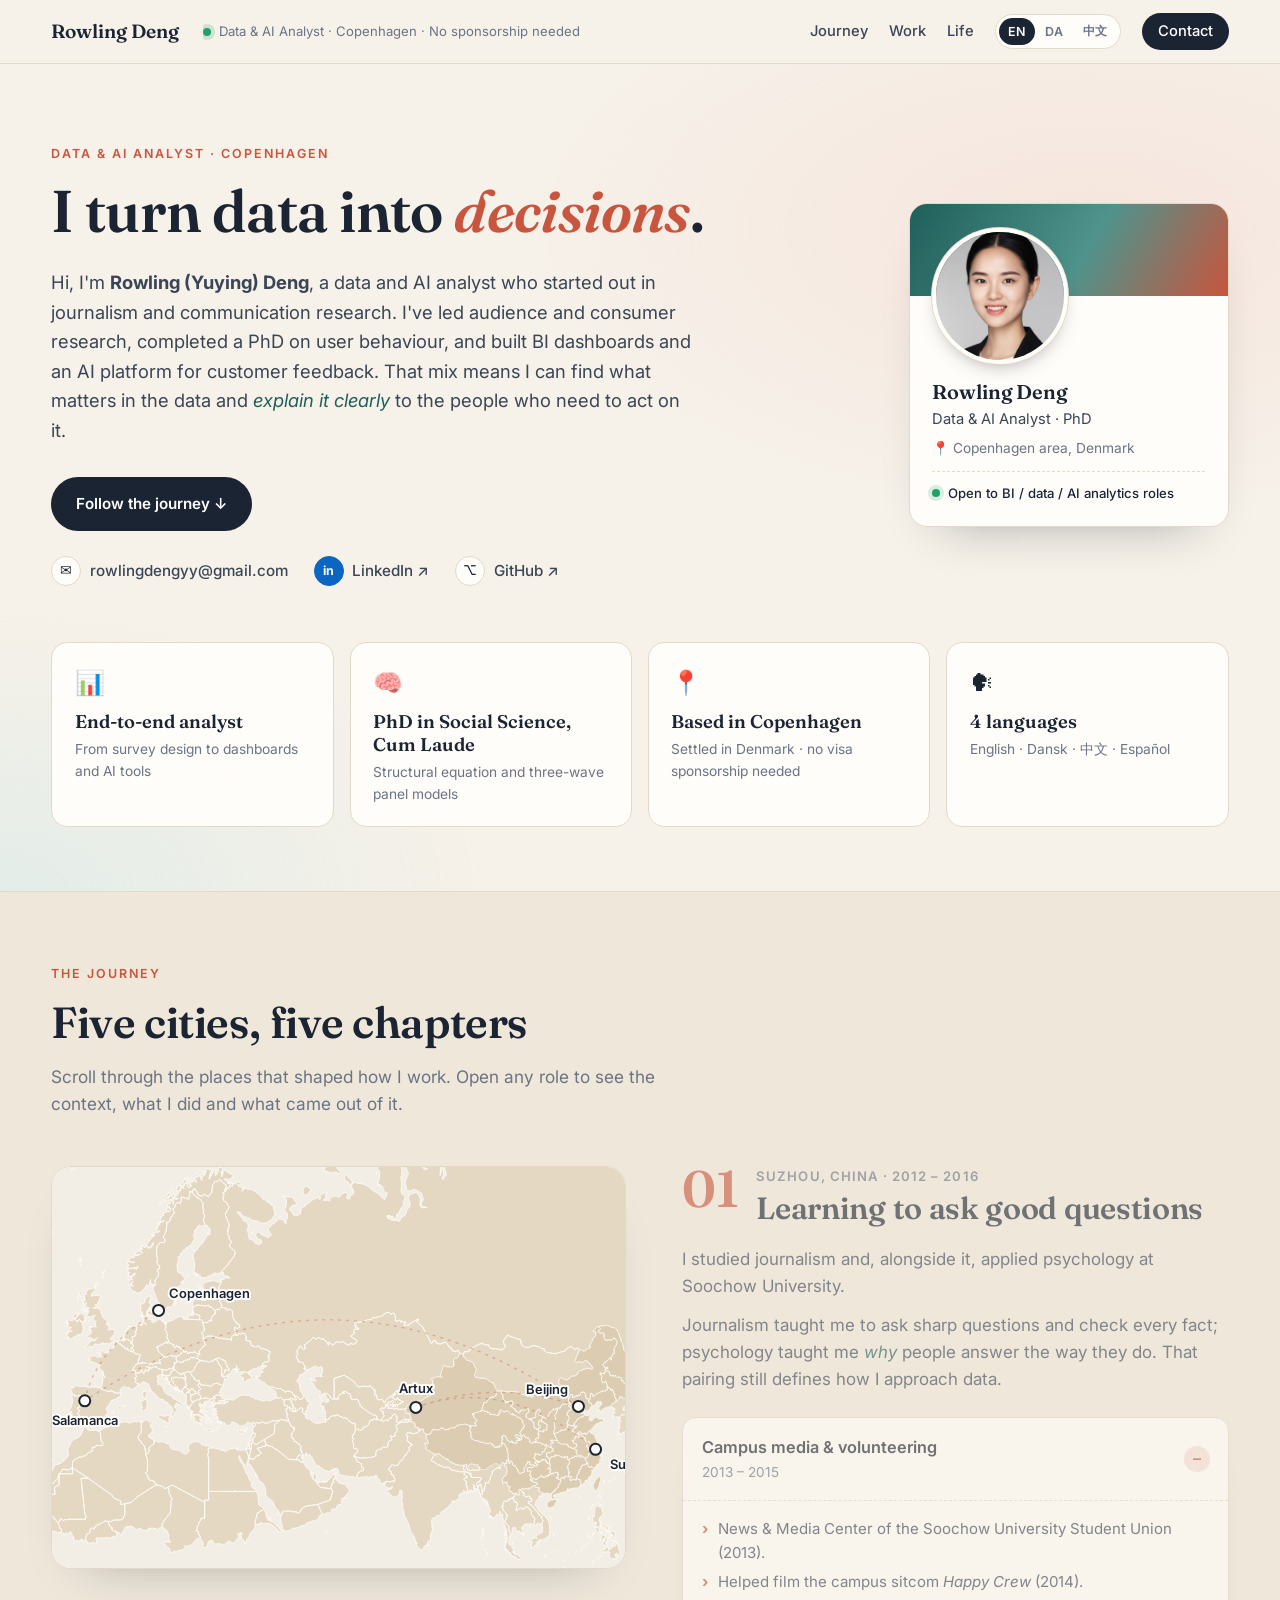
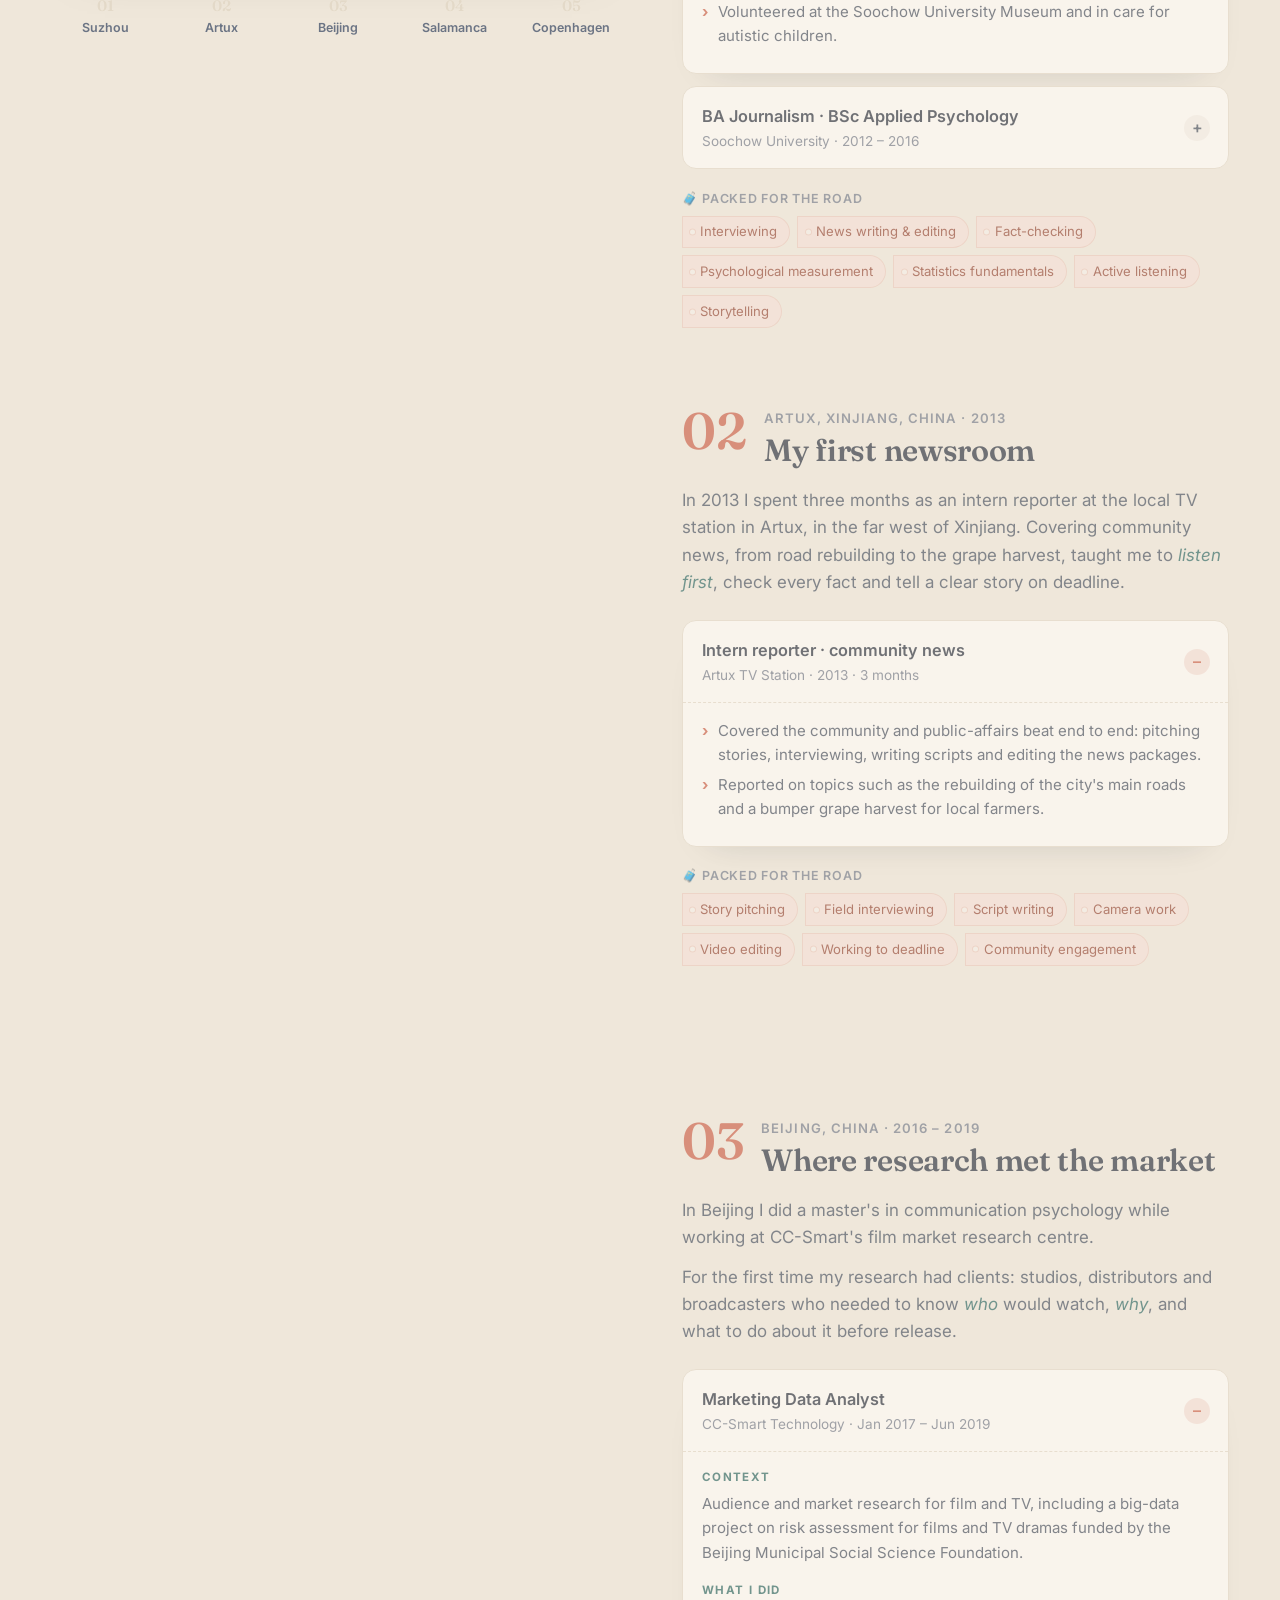
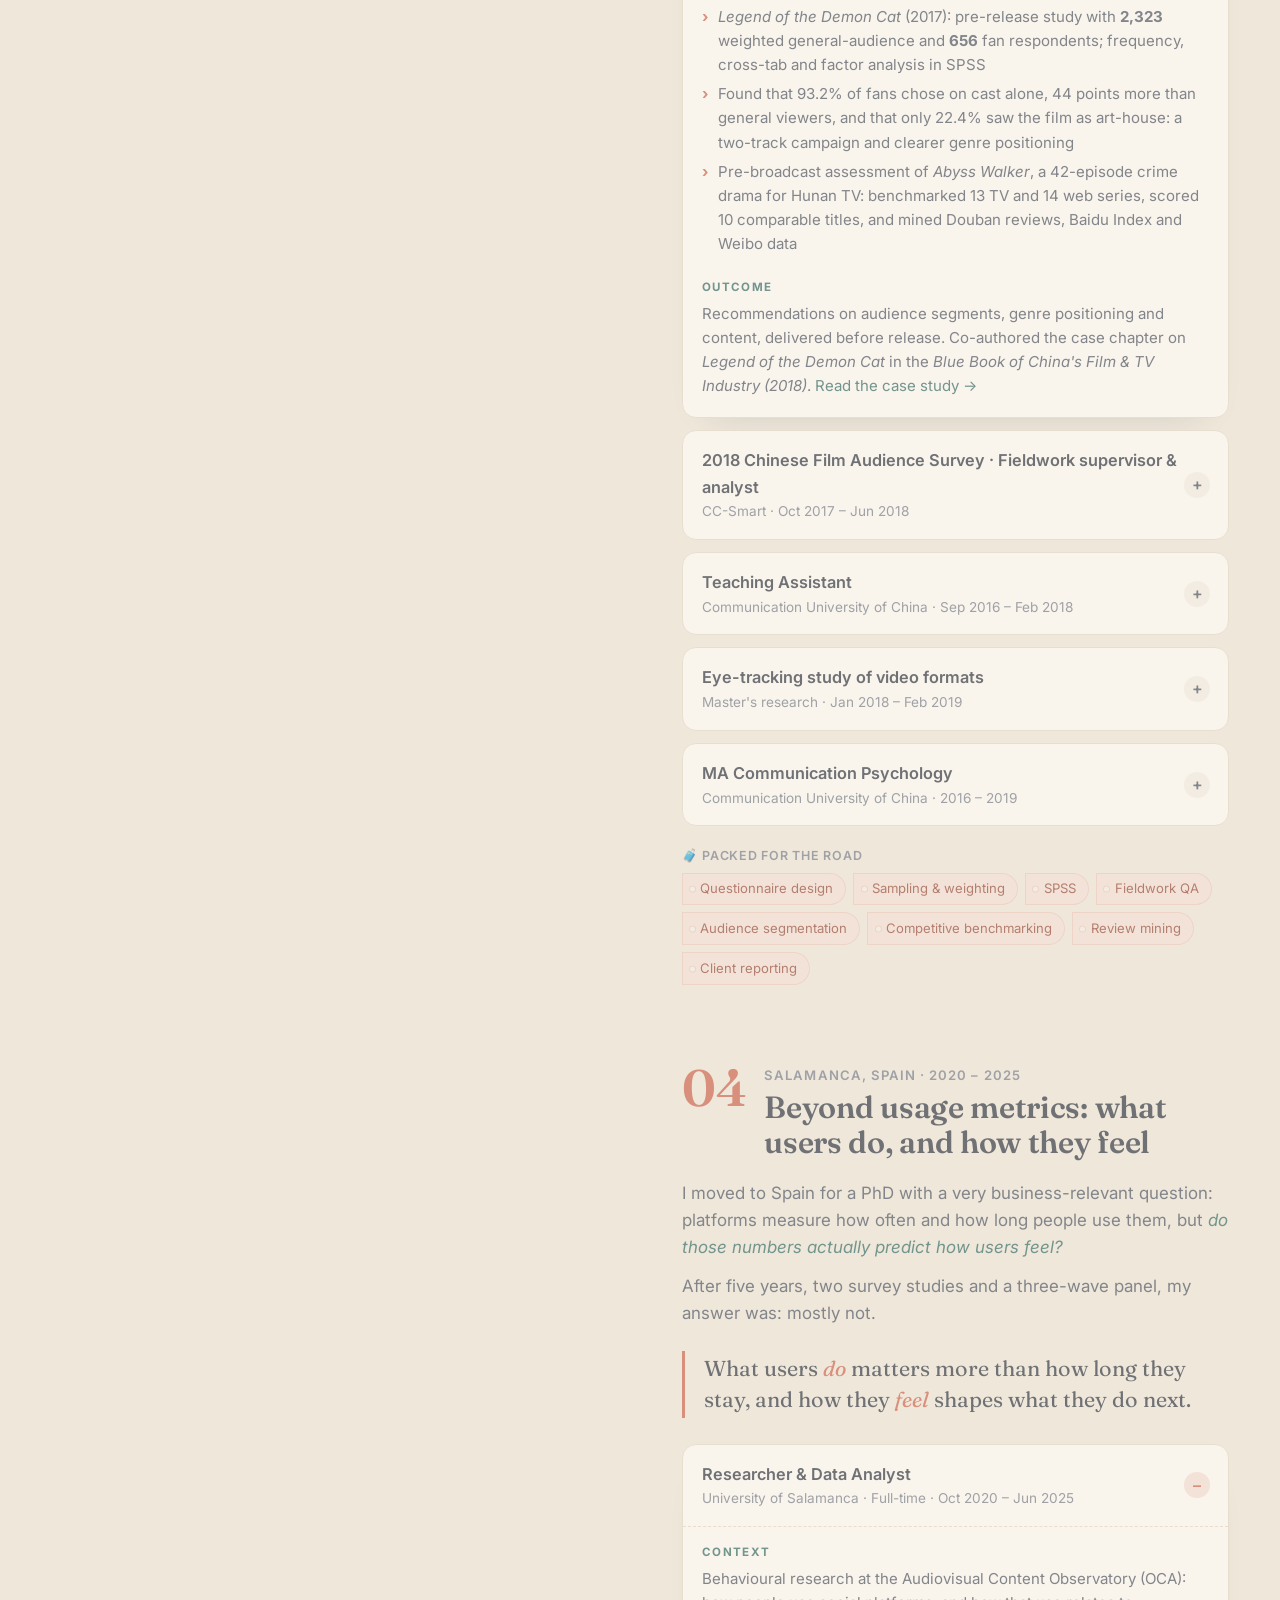
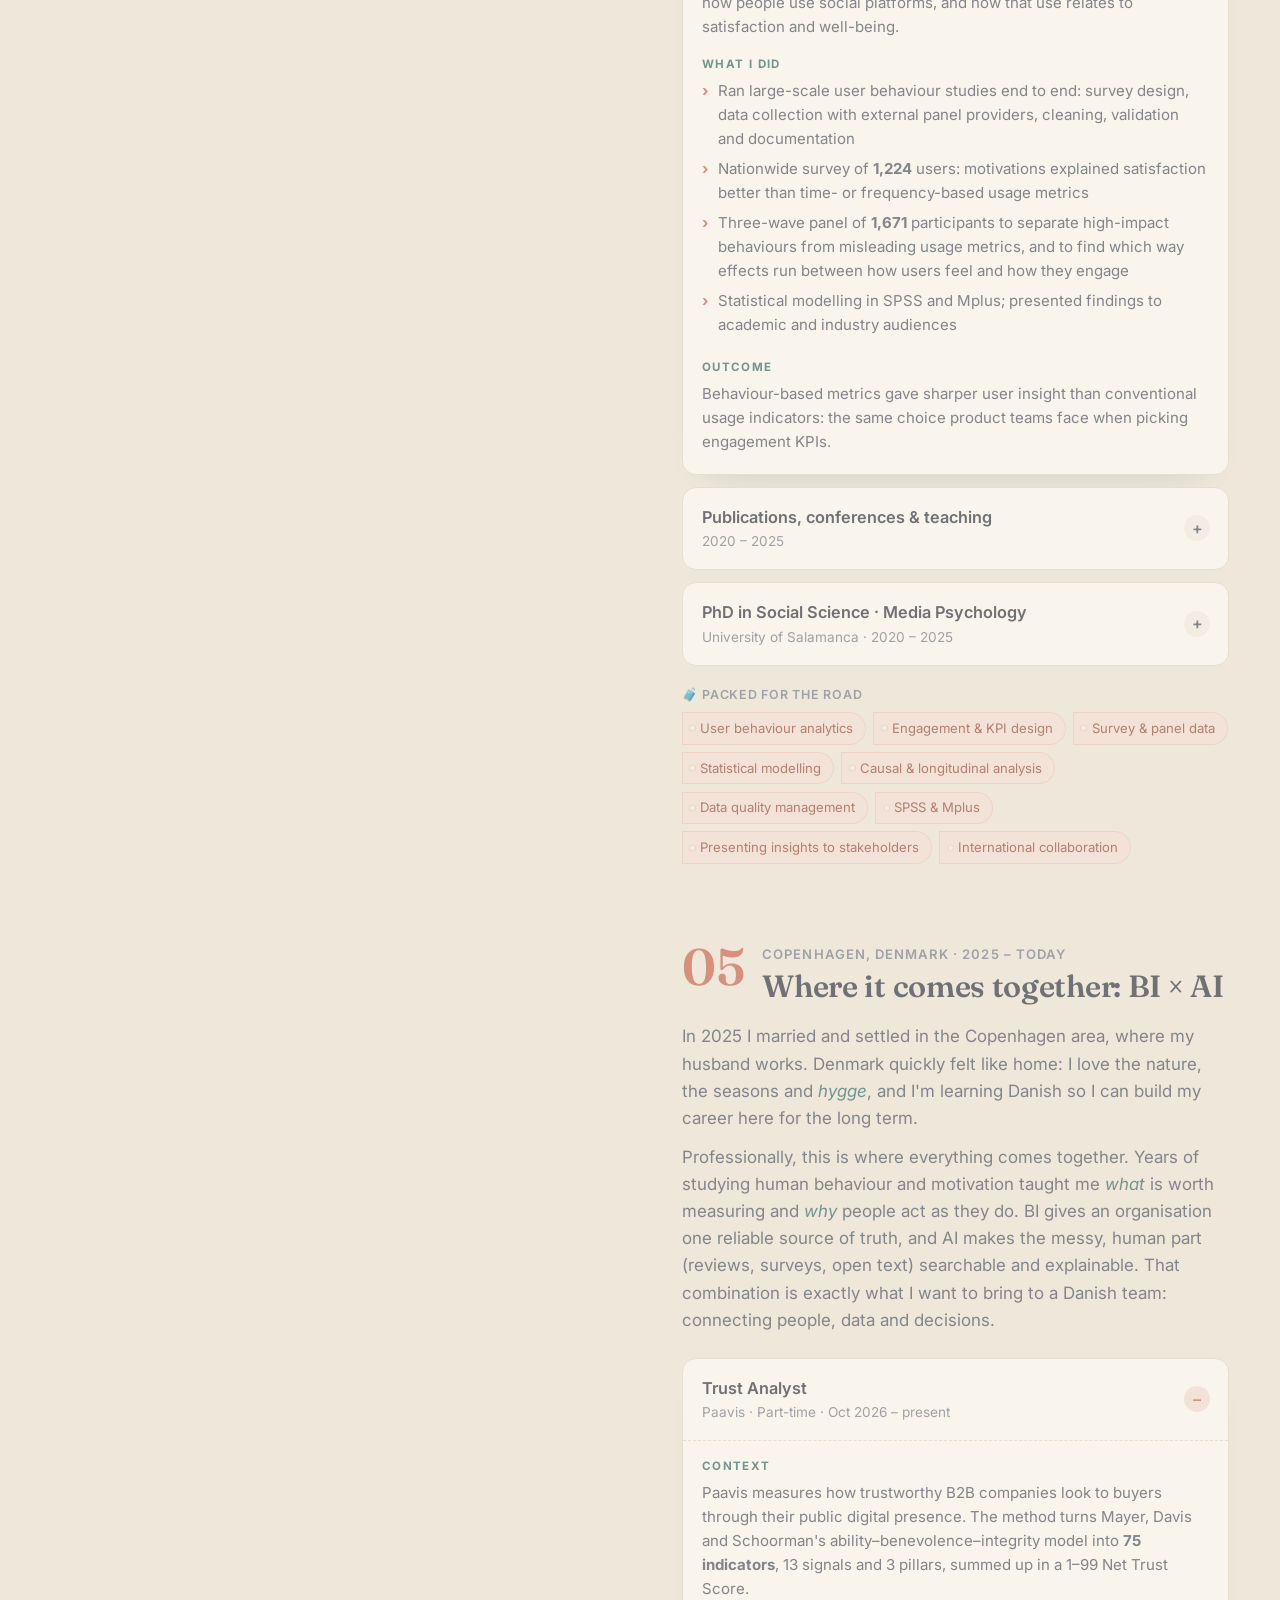
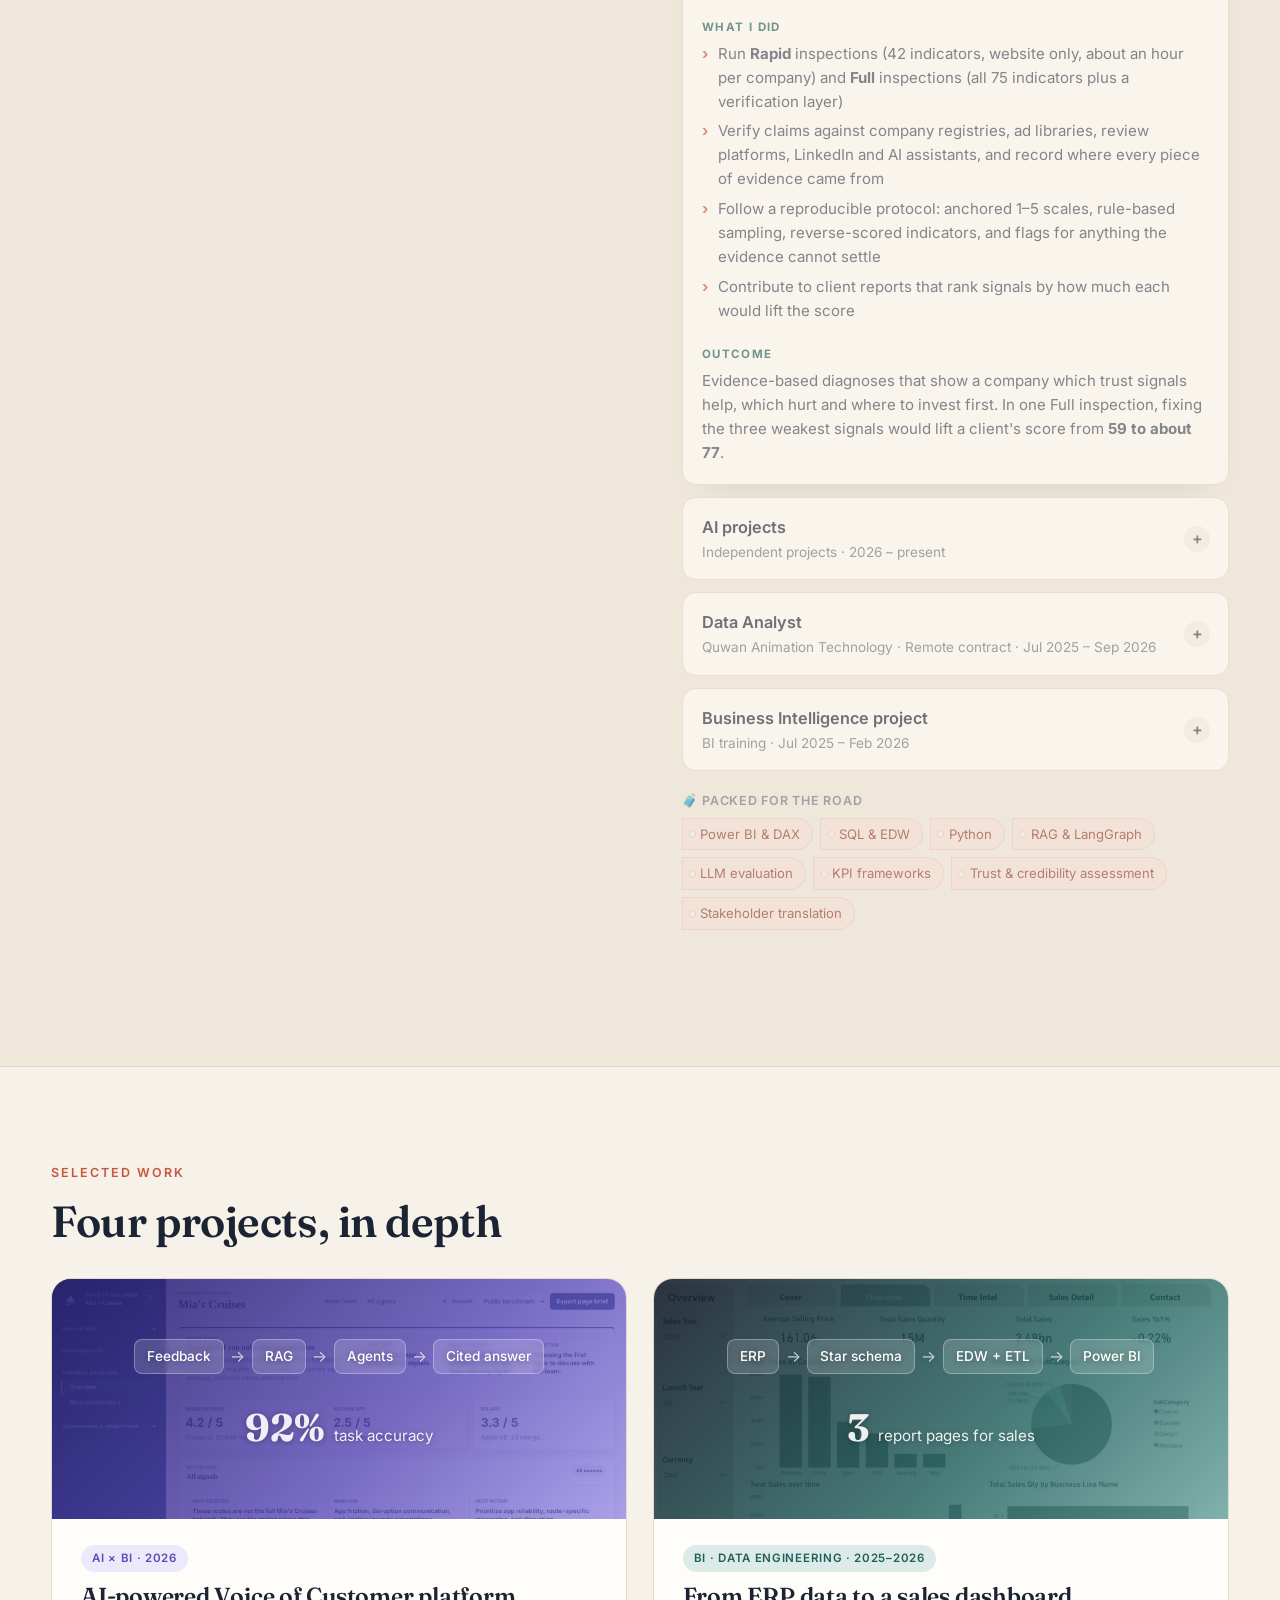
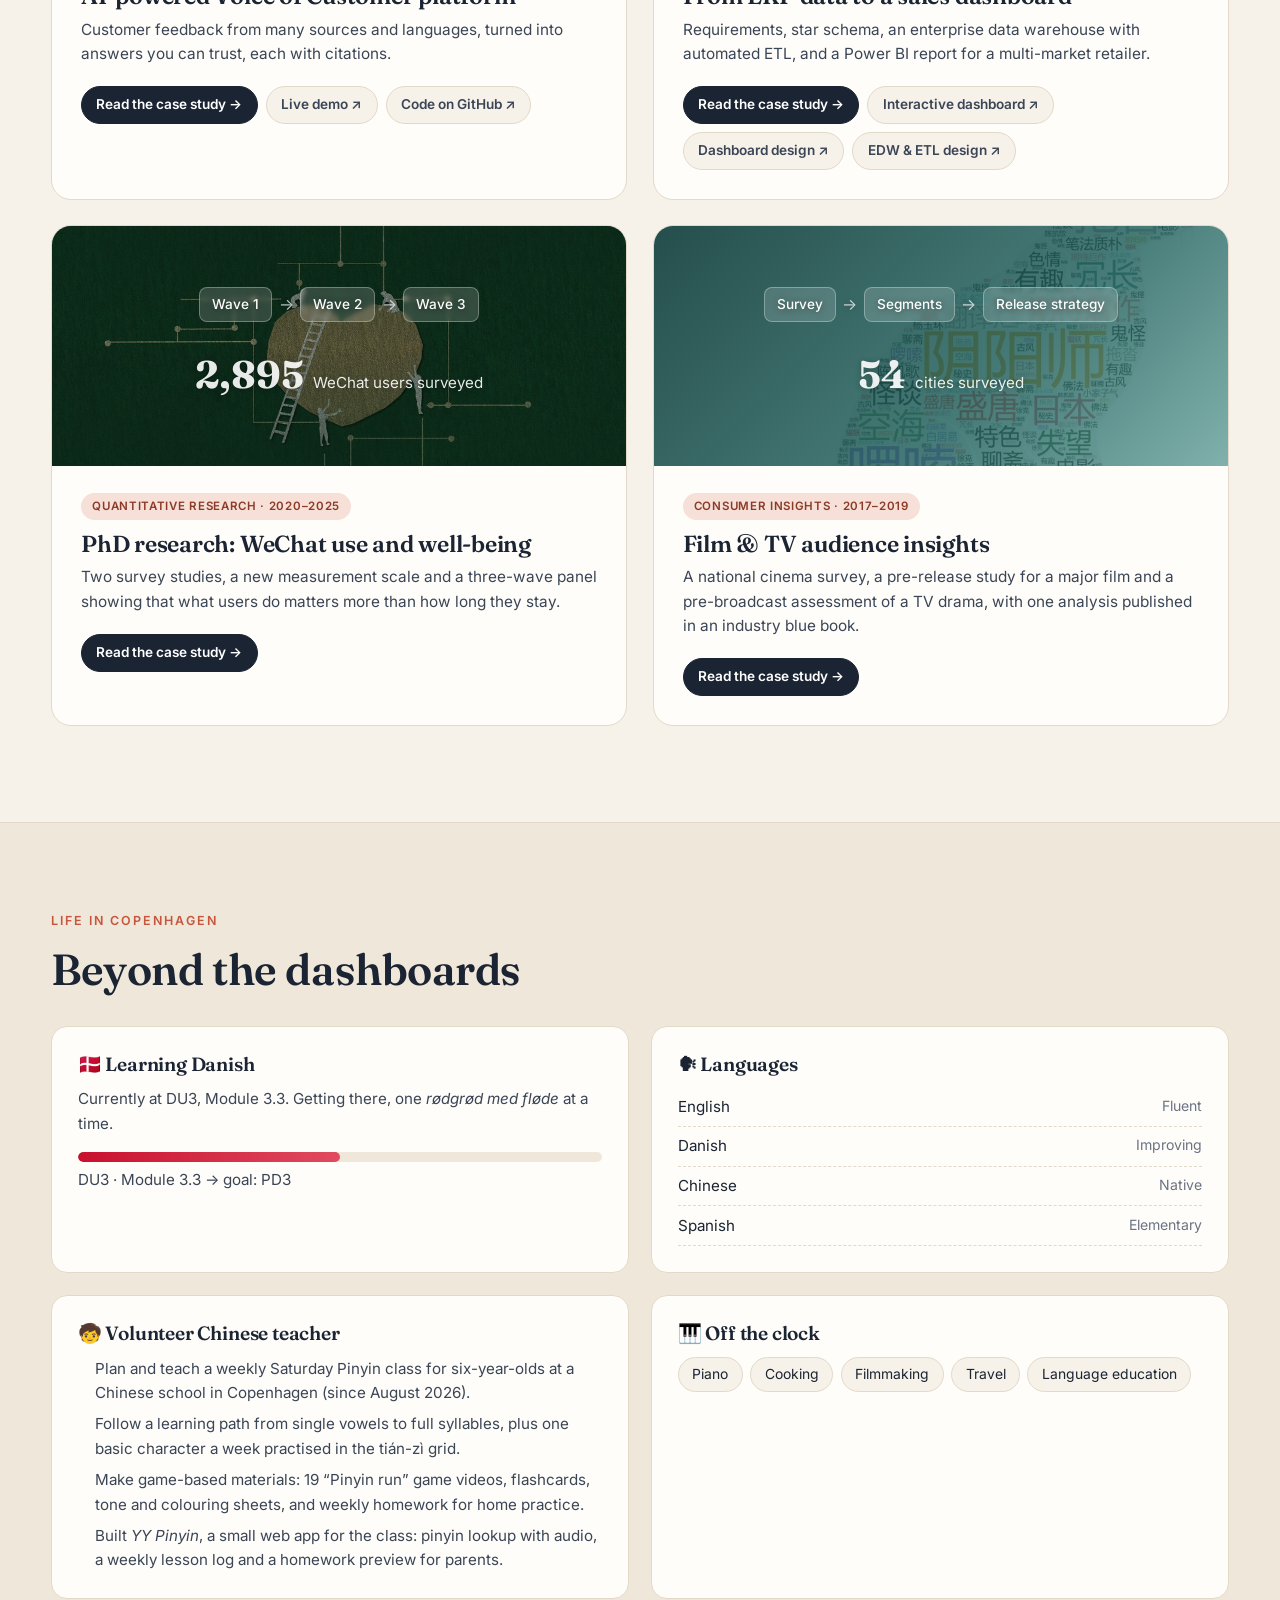
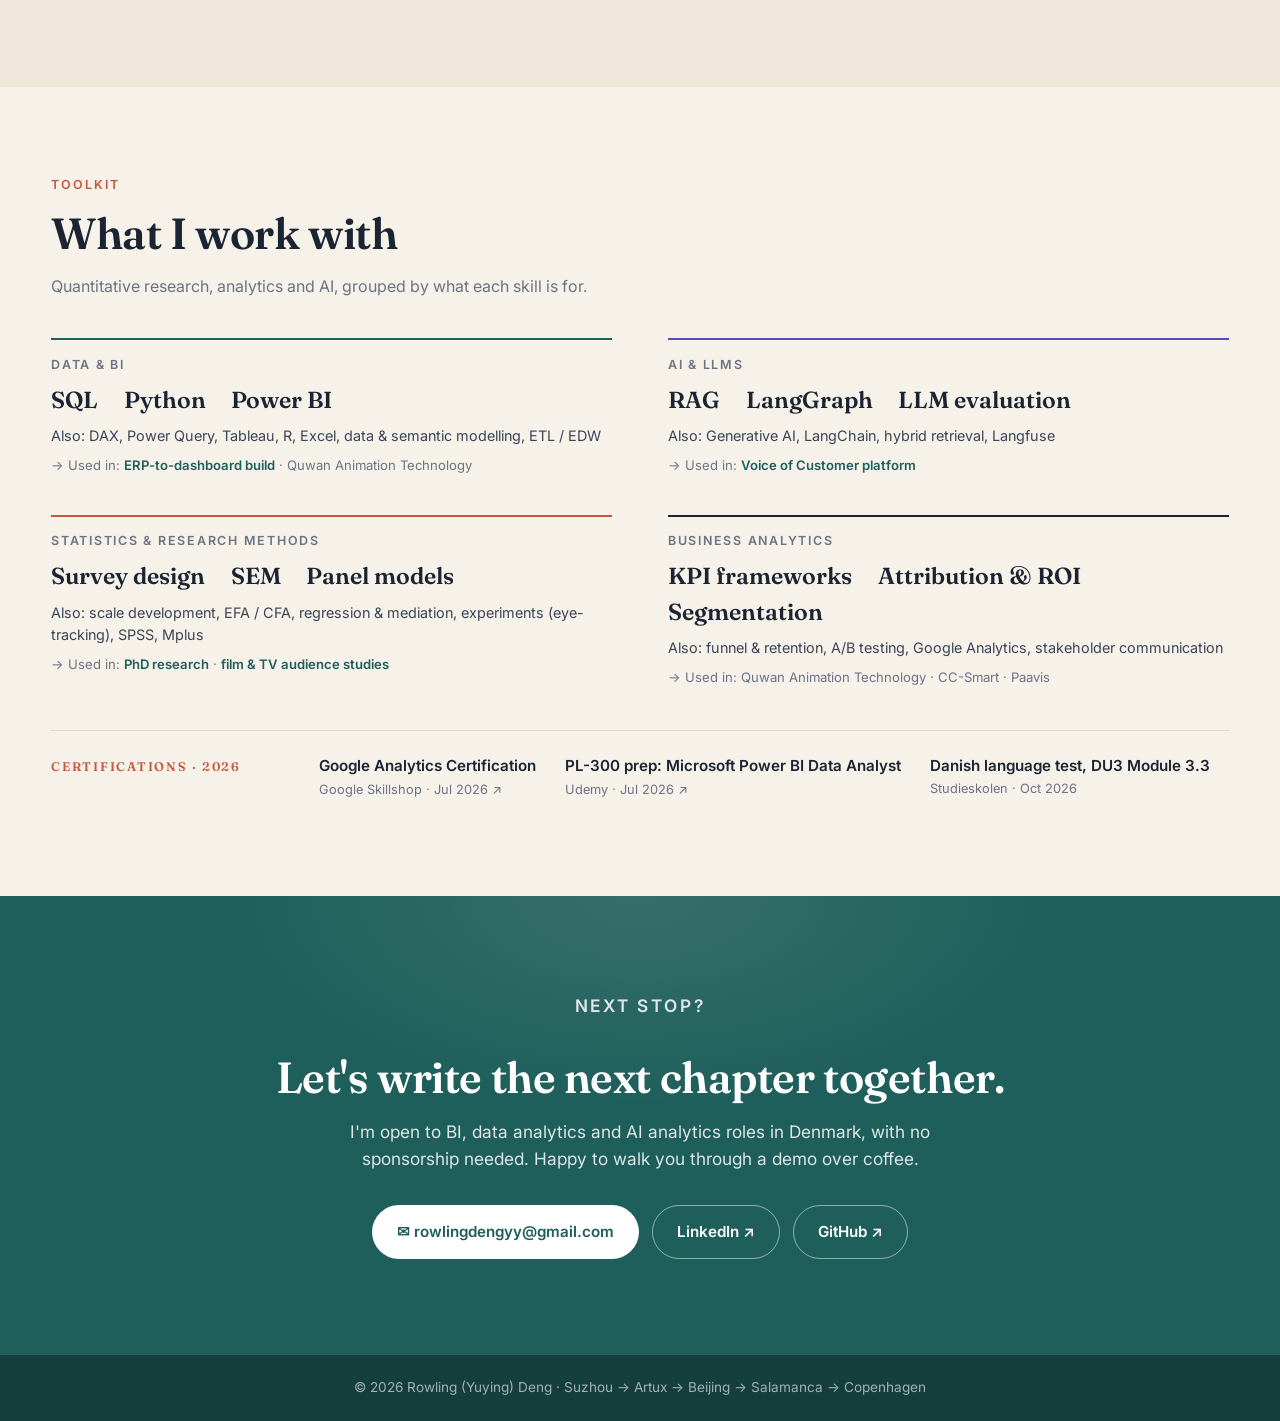
==== index.html @ 4ba2a4bf "PhD card uses thesis cover art; share image subtitle matches homepage Co-Authored-By: Claude Opus 5." ====
<!DOCTYPE html>
<html lang="en">
<head>
  <meta charset="UTF-8" />
  <meta name="viewport" content="width=device-width, initial-scale=1.0" />
  <title>Rowling Deng · Data &amp; AI Analyst in Copenhagen</title>
  <meta name="description" content="Rowling (Yuying) Deng: data &amp; AI analyst in Copenhagen with a PhD in quantitative social science. Survey research, statistics, BI and LLM-powered customer insight. No visa sponsorship needed." />
  <meta name="author" content="Rowling (Yuying) Deng" />
  <meta name="theme-color" content="#f6f1e9" />
  <link rel="canonical" href="https://yuying6668.github.io/" />
  <link rel="icon" href="data:image/svg+xml,%3Csvg xmlns='http://www.w3.org/2000/svg' viewBox='0 0 64 64'%3E%3Crect width='64' height='64' rx='14' fill='%231f5f5b'/%3E%3Ctext x='32' y='43' font-family='Georgia,serif' font-size='30' font-weight='600' fill='white' text-anchor='middle'%3ERD%3C/text%3E%3C/svg%3E" />
  <meta property="og:type" content="profile" />
  <meta property="og:url" content="https://yuying6668.github.io/" />
  <meta property="og:title" content="Rowling Deng · Data &amp; AI Analyst in Copenhagen" />
  <meta property="og:description" content="Data &amp; AI analyst in Copenhagen with a PhD in quantitative social science: surveys, statistics, BI and LLM-powered customer insight. Open to roles in Denmark." />
  <meta property="og:image" content="https://yuying6668.github.io/assets/og-image-v4.png" />
  <meta property="og:image:width" content="1200" />
  <meta property="og:image:height" content="630" />
  <meta name="twitter:card" content="summary_large_image" />
  <script type="application/ld+json">
  {
    "@context": "https://schema.org",
    "@type": "Person",
    "name": "Rowling (Yuying) Deng",
    "alternateName": ["Yuying Deng", "邓堉颖"],
    "jobTitle": "BI & AI Analyst",
    "url": "https://yuying6668.github.io/",
    "image": "https://yuying6668.github.io/assets/avatar.jpg",
    "email": "mailto:rowlingdengyy@gmail.com",
    "address": { "@type": "PostalAddress", "addressLocality": "Copenhagen", "addressCountry": "DK" },
    "alumniOf": ["University of Salamanca", "Communication University of China", "Soochow University"],
    "knowsAbout": ["Business Intelligence", "Power BI", "SQL", "Data Modelling", "Generative AI", "RAG", "LangGraph", "Survey Research", "Statistical Analysis"],
    "knowsLanguage": ["en", "zh", "da", "es"],
    "sameAs": ["https://www.linkedin.com/in/rowling-deng-03bb23320/", "https://github.com/Yuying6668"]
  }
  </script>
  <link rel="preconnect" href="https://fonts.googleapis.com" />
  <link rel="preconnect" href="https://fonts.gstatic.com" crossorigin />
  <link href="https://fonts.googleapis.com/css2?family=Inter:wght@400;500;600;700&family=Fraunces:ital,opsz,wght@0,9..144,500;0,9..144,600;1,9..144,500&display=swap" rel="stylesheet" />
  <link rel="stylesheet" href="style.css?v=202611051355" />
</head>
<body>

<header class="topbar">
  <div class="wrap topbar-inner">
    <a href="#top" class="brand">Rowling Deng</a>
    <span class="topbar-status"><span class="dot"></span><span data-i18n="status">Data &amp; AI Analyst · Copenhagen · No sponsorship needed</span></span>
    <nav class="topnav">
      <a href="#journey" data-i18n="nav.journey">Journey</a>
      <a href="#work" data-i18n="nav.work">Work</a>
      <a href="#life" data-i18n="nav.life">Life</a>
      <div class="lang-switch" role="group" aria-label="Language">
        <button type="button" data-lang="en" aria-pressed="true">EN</button>
        <button type="button" data-lang="da" aria-pressed="false">DA</button>
        <button type="button" data-lang="zh" aria-pressed="false">中文</button>
      </div>
      <a href="#contact" class="pill-btn" data-i18n="nav.contact">Contact</a>
    </nav>
  </div>
</header>

<main id="top">

  <!-- ================= HERO / ABOUT ================= -->
  <section class="hero">
    <div class="wrap hero-grid">
      <div class="hero-text">
        <p class="kicker" data-i18n="hero.kicker">Data &amp; AI analyst · Copenhagen</p>
        <h1 data-i18n="hero.title">I turn data into <em>decisions</em>.</h1>
        <p class="lead" data-i18n="hero.lead">
          Hi, I'm <strong>Rowling (Yuying) Deng</strong>, a data and AI analyst who started out in journalism and communication research.
          I've led audience and consumer research, completed a PhD on user behaviour, and built BI dashboards and an AI platform for customer feedback.
          That mix means I can find what matters in the data and <em>explain it clearly</em> to the people who need to act on it.
        </p>
        <div class="hero-cta">
          <a href="#journey" class="btn btn-primary" data-i18n="hero.cta">Follow the journey ↓</a>
        </div>
        <ul class="hero-contact">
          <li><a href="mailto:rowlingdengyy@gmail.com"><span class="ic">✉</span>rowlingdengyy@gmail.com</a></li>
          <li><a href="https://www.linkedin.com/in/rowling-deng-03bb23320/" target="_blank" rel="noopener"><span class="ic ic-in">in</span>LinkedIn ↗</a></li>
          <li><a href="https://github.com/Yuying6668" target="_blank" rel="noopener"><span class="ic">⌥</span>GitHub ↗</a></li>
        </ul>
      </div>
      <aside class="hero-card">
        <div class="hc-cover" aria-hidden="true"></div>
        <img class="hc-avatar" src="assets/avatar.jpg" alt="Portrait of Rowling Deng" width="600" height="600" />
        <div class="hero-card-body">
          <p class="hc-name" data-i18n="hc.name">Rowling Deng</p>
          <p class="hc-role" data-i18n="card.role">Data &amp; AI Analyst · PhD</p>
          <p class="hc-loc" data-i18n="card.loc">📍 Copenhagen area, Denmark</p>
          <p class="hc-open"><span class="dot"></span><span data-i18n="card.open">Open to BI / data / AI analytics roles</span></p>
        </div>
      </aside>
    </div>

    <div class="wrap">
      <ul class="traits">
        <li><span class="t-ic">📊</span><strong data-i18n="trait1.t">End-to-end analyst</strong><span data-i18n="trait1.d">From survey design to dashboards and AI tools</span></li>
        <li><span class="t-ic">🧠</span><strong data-i18n="trait2.t">PhD in Social Science, Cum Laude</strong><span data-i18n="trait2.d">Structural equation and three-wave panel models</span></li>
        <li><span class="t-ic">📍</span><strong data-i18n="trait3.t">Based in Copenhagen</strong><span data-i18n="trait3.d">Settled in Denmark · no visa sponsorship needed</span></li>
        <li><span class="t-ic">🗣</span><strong data-i18n="trait4.t">4 languages</strong><span>English · Dansk · 中文 · Español</span></li>
      </ul>
    </div>
  </section>

  <!-- ================= JOURNEY ================= -->
  <section id="journey" class="journey">
    <div class="wrap journey-head">
      <p class="kicker" data-i18n="journey.kicker">The journey</p>
      <h2 data-i18n="journey.title">Five cities, five chapters</h2>
      <p class="section-lead" data-i18n="journey.lead">Scroll through the places that shaped how I work. Open any role to see the context, what I did and what came out of it.</p>
    </div>

    <div class="wrap journey-grid">
      <div class="map-col">
        <div class="map-sticky">
          <svg id="map" viewBox="0 0 800 560" role="img" aria-label="Map of the route Suzhou, Artux, Beijing, Salamanca, Copenhagen">
            <rect class="sea" x="-200" y="-200" width="1200" height="960" />
            <path class="land" d="M377.9,485.5L375,486.5L374.3,487L373.6,487.6L373.1,488.3L372.7,489.6L373,490.7L373,491.3L370.8,492.5L370.3,492.6L369.5,493.2L367.9,493.8L366.2,494.3L363.4,494.9L362.3,495.6L361.4,496L359.9,496.2L357.9,496.8L356.8,497.3L355.1,498.3L354.8,498.9L353.5,500.3L352.9,500.7L351.7,501L350.7,501L349.1,500.7L348.3,501.3L347.1,501.8L345.8,503L343.3,503.6L342.3,504.1L340.7,504.4L339,504.4L337.4,504.5L335.9,504.8L335.2,505.5L334.4,506.4L333.1,506.8L332.4,507.9L330.8,508.2L330,507.9L328.5,508.7L326.1,509L325.6,508.7L324.5,508.3L323.6,508.6L323.6,507.8L322.2,505.3L322.5,503.1L322.2,501.8L321.4,500.9L321.4,499.8L320.9,498.2L321,497.8L320.4,496L320.5,495.5L320.1,494.4L318.9,493.8L319.2,493.3L319.7,493.6L319.7,493L319.3,491.3L320,489.1L319.7,487.1L320.8,486.3L321.5,485.4L321.8,485.2L321.9,484.5L321.5,483.7L321.8,482.2L322.2,481.8L322,481.3L322.6,480.7L323.2,480.3L324.3,480.6L324.9,481.2L326.1,481.5L327.4,481L328.5,480.9L329.6,481L330.7,480.8L333.3,480.9L334.5,481.5L335.2,481.6L339.6,482L341.7,481.8L342.2,482.2L343.3,483.7L344.3,483.7L344.9,483.4L346,482.7L346.8,480.7L350.1,476.5L355,474L355.9,473.8L365.8,472.4L371.6,471.5L374.9,479.3L375.9,481.6L376.3,481.8ZM318.6,493.4L318.4,493.5L318.4,492.8L318.8,493ZM319.5,502.7L319.1,502.9L319.4,502.4ZM319.7,501.2L319.1,501L319.5,500.6ZM381.7,508.9L382.6,508.8L384.1,508.8L385.9,509.4L385.4,509.8L384.6,510L383.8,510.5L381.5,510.8L380.8,510.6L380.2,510.1L379.2,509.5L379.8,508.8L380.4,508.5L381,508.5ZM666,521.9L666.1,522.8L665.7,524L665.4,522.7L664.8,522L665.6,521.7ZM685.6,496.9L685.6,495.9L685.3,495.3L685.8,494.8L686.3,493.7L685.8,492.9L684.5,491.9L683.7,490.8L683.7,490.2L684.7,489.8L684.9,489L683.9,488.5L683,487.7L682.2,487.2L681.7,486.2L681.1,486.6L680.7,486.4L680,485.5L679.9,484.1L679.8,483.7L679.4,483.4L678.5,482.1L677,480.9L675.2,479L674.8,478.5L674.6,477.6L673.9,476.6L673.2,476.3L672.2,475.5L671.8,474.8L672.1,473.6L671.3,473.1L669.7,472.7L668.2,471.6L666.3,470.3L665.2,469.9L665.1,469.5L665.8,469L666,468.6L665.7,467.6L665.8,467.5L667.1,467.4L668.7,467.9L669,467.8L669.9,467L670.4,465.8L670.9,465.4L670.7,464.5L670.2,464.2L669.6,464.3L669.1,463.3L667.7,462.9L668.7,462.2L668.9,461.6L667.6,460.6L666.7,460L666,459.8L664.5,460.6L664,461.2L663.6,461.3L662.6,460.8L661.2,460.4L660.6,460.1L659.3,458.3L659.2,457.9L659.4,456.8L659.7,456L659.7,455.3L659.1,455L659,454.6L658.7,455.2L658.3,455.5L658,455.2L657.6,454L657.1,453.7L656.9,453.2L655.4,451.7L655.1,451.1L655.7,450.6L656.8,448.9L657.3,448.9L659,449.8L659.6,450.6L660,450.6L660.8,450.1L660.8,449.8L661.7,448.7L662,448.8L662.7,449.8L663,449.7L663.5,448.6L665.2,450.1L665.5,450L666,448.8L666.8,448.5L667.3,449.1L667.7,449.1L668.6,448.5L669.5,448.4L670.1,447.8L670.3,446.7L670.5,446.5L672.4,445.6L672.8,445.2L673.3,445.4L674.1,446.2L674.4,446.9L675.2,447.1L676.1,447.8L676.7,447.7L677,447.4L678,447.6L678.4,448.1L678.9,448.1L680,447.9L681.3,448.6L680.9,449.5L680.2,449.9L680,451L680.1,451.3L680.6,451.9L680.7,453.5L681.1,453.4L682.7,454.1L682.7,454.4L683.6,455.1L684.2,455.2L684.6,455.8L685.1,455.6L685.3,455.9L687.1,455.6L688.1,456.4L687.2,456.5L686.6,457L684.9,457.8L684.6,459.2L683.5,459.8L683,459.5L682,459.8L680.8,459.5L680.8,459.7L681.2,461.1L680.1,462.3L680.2,463.2L679.9,463.8L679.2,464.3L677.9,465.6L677.3,465.6L676.9,465.9L675.9,468L675.7,469.2L675.8,469.8L675.3,470.8L674.9,471.2L674.8,471.7L676.3,474.5L677.3,475.6L678.3,476.2L679.3,477.2L679.8,477.8L679.5,478.2L679.7,479.1L678.9,478.9L679.9,479.5L681.1,481.2L682.2,482.1L683.3,483.1L683.6,484L684.6,484.6L685.7,485.5L685.7,485.7L686.7,486.4L687.2,486.9L687.3,487.4L688.4,487.3L689.4,488.8L689.8,488.8L689.9,489.4L690.5,490L690.8,490.7L692.1,492.3L692.9,492.9L693.4,494.1L693.6,495.2L694,496.3L694.4,496.8L694.4,497.8L695,499.4L695.1,500.1L695.6,501.8L695.5,502.4L695.3,501.8L695.3,503.4L695.5,504.2L695.4,505.2L696.1,506.7L696.3,507.1L696.3,508.4L696.4,509.1L695.8,508.3L695.2,508.9L695.6,510.3L695.1,510.2L695.1,512.5L694.8,513.5L695,514.2L694.7,514.9L694.1,515L693.8,516.4L692.9,516.6L692.2,517.2L691.4,517.5L689.8,518.8L688.8,519L688.3,520L687.4,520.1L685.8,520.9L685.3,521.3L684.1,521.8L683.7,521.4L683.1,521.3L682.8,520.9L682.7,520.3L682.4,521.6L682.1,521.9L681.6,521.6L681.1,521L680.4,521.5L681.1,521.6L681.3,522L681.2,522.4L679.6,522.4L681.1,523L681.4,523.5L680.7,524.2L680.7,524.7L680.3,524.9L679.5,524.5L677.7,522.8L678,523.3L679.8,525.1L680.2,526.2L679.7,526.7L679.1,526.7L678.1,526L676.5,524.3L676,524.1L677.6,526L678.1,527L677.9,527.6L674.1,529.3L673.6,530.1L673.1,531L672.4,531.5L672,532L670.7,532.2L670,532.2L670.7,531.3L670.3,531L670.2,528.8L670.4,526.4L670.8,525.2L671.8,524.7L671.8,524.1L671.5,523.7L670.6,523.5L670.2,523L669.4,523.1L669,522.6L668.1,521.8L668.8,521.2L670.3,521.1L671.6,519.9L671.4,519L672.2,519L673.1,519.3L673.5,518.7L675.2,518.4L675.6,518.4L676.1,519.2L676.6,519L677.5,519.5L677.9,519.5L677.7,518.8L677.9,518.3L676.3,517L676.1,516.7L676.1,514.7L676.5,514.6L677,514L677.5,514L678.9,514.4L679.3,514.3L679.3,512.9L680.9,512.7L681.3,512.3L682.2,512.2L683.5,511L684.5,510.8L684.8,511.1L685.5,510.5L685.8,509.5L685.7,508.5L685.3,507.2L685.3,506.6L686,504.3L685.6,503L684.5,500.3L684.7,498.8L685.2,498.4L685.6,497.2ZM680.4,531.7L680.1,531.6L680.7,531.2ZM683.6,521.8L683.1,522.2L683.1,521.9L683.7,521.6ZM681.9,460.6L681.3,460.3L681.5,459.9ZM686,458.2L685.2,458.9L684.9,458.9L685.3,457.9ZM685.6,459.9L684.9,460.1L685.7,459.3ZM682.8,461L682.1,460.5L682.3,460.3L682.9,460.5ZM148.1,319.7L148.1,319.7L148.1,319.7ZM478.8,317L479.3,316.7L480.3,317.3L480.4,317.6L478.2,318.7L478,319.5L477,319.8L476,321L474.5,322.1L474.6,322.6L476.1,323.3L477.1,323L477.6,323.4L477.9,324.5L479.7,325.3L481.4,325.4L481.5,323.9L482.2,324.1L482.6,323.7L482.5,322.6L482.9,322.4L483.1,323L483.6,323.3L484,324.1L484.1,325L485.1,325.2L485.7,325.1L485.8,326.2L486.8,326.1L487.6,326.6L488.5,327.4L490.4,327.5L491.2,327.7L491.1,328L489.1,329L488.6,329.8L488,330L487,329.6L487.1,330.4L486.8,330.9L486.1,330.5L485.5,330.6L484.5,332L483.9,332.1L483,332.7L482.7,332.3L482.1,332.3L481.2,331.8L479.7,331.9L478.9,332.1L477.2,332.4L476.9,332.3L476.5,331.5L475.7,331.2L475.6,330.5L477.4,329L477.7,328.4L477.1,328.1L477.2,327.6L476,326.3L475.6,326.2L475.1,327.2L474.3,327.8L471.9,329L471.4,328.8L470.2,328L469.6,328.5L469.6,329.2L469,329.7L469.5,331.4L469.1,331.7L469.4,332.4L467.6,332.2L465.9,332.5L465.8,332.9L467.4,332.9L467.6,333.3L466.7,333.5L466.6,333.8L467.1,334.5L466.6,334.6L466.3,335.1L465.8,335.1L465.5,336.6L464.8,337.3L464.4,337.3L462.6,337.1L460.6,336.7L459.6,337.1L458.9,337.8L458.5,339.4L458.8,339.8L460,340.1L460.3,340.4L460.3,341.1L460.9,341.3L461.9,341.2L462.8,341.5L463,342L462.4,343.6L462.7,345L463,345.7L464.1,346.7L464.1,347.6L463.5,348.7L463.2,348.9L462.2,350.4L461.4,351.5L461.1,352.1L461,353.8L460.8,354.3L460.5,353.9L460,354L459.4,353.6L458.3,354L457.6,353.9L456.9,353.2L455.6,352.9L453.8,353.1L453.7,352.3L453.8,349.9L454.4,348.9L454.1,348.3L453.1,348.1L451.9,347.2L450.1,346.5L449.3,346.8L448.7,346.7L447.5,345.9L445.7,344.5L444.2,343.6L443.3,343.1L441.3,341.4L440.5,341.5L438,339.8L436.8,338.4L431.9,334.9L431,334L430.8,333.6L430.4,331.4L429.9,330.4L429.3,329.9L428.8,328.8L428,326.2L427.7,325.7L426.2,324.6L425.4,324.4L424.8,324.5L424.5,325L421.2,324.6L419.5,324.8L417.5,323.4L417.3,322.9L417.7,322L417.4,321.2L417.6,320.5L418,320.1L417.6,319.6L416.7,319.2L417,317.4L416.2,316.6L413.9,316.6L412.9,316.2L412.4,315.2L412,314.9L410.6,314.6L409,312.9L408.3,313.8L407.1,313.6L406.5,314.1L407.3,314.9L408.4,316.5L407.9,316.7L407.5,315.8L407,315.5L405.8,315.2L405.3,315.7L405.2,316.3L404.6,317.4L403.9,317.6L402.2,317.7L401.3,318.2L400.6,319.2L399.8,320L400.1,323L400.7,323.8L400.1,324.5L398.7,324.3L394.2,324L394.2,317L394.2,295.5L402.7,292.8L408.2,291.1L408.8,291L409.4,291.4L415.7,295.7L422.6,300.3L423,300.7L423.5,302.1L424.8,303.5L428.2,307.4L428.7,307.4L435.1,306.3L442.1,306.9L444.2,305.8L444.7,305.7L446.7,308L448,308.8L449.8,312.2L451.4,311.3L451.1,315.3L451,316.5L450.9,318.8L453.7,318.9L453.9,320.9L454.6,324.4L454.9,325.1L455.5,325.4L460.7,325L461.1,325.2L461.8,325L462.8,326.2L462.4,327.9L463.8,329L465,329.4L465.6,329L465.3,328.2L465.5,327.4L466.3,326.1L467.7,324.9L468.2,323.7L468.7,323.2L469.9,322.7L470.1,322.4L471.6,321.4L473.3,320.8L474,320.2L474.7,319.3L475.8,318.3L476.9,318.5L477.5,317.6ZM477.2,326.9L477.2,326.9L477.2,326.9ZM480.3,334.7L479.2,334.6L479.4,333.9L479,333.6L479,332.9L480.4,333.5L480.1,334ZM483.5,334.2L482.9,334.3L483.6,333.9ZM66.4,260.3L66.5,260.8L65.2,260.8L65.3,260ZM63.6,258.1L63.4,258.6L62.9,258.3ZM52.9,215.1L51.8,216.3L50.8,216.2L51.3,214.7L52.3,213.2L53.1,213.1L53.3,214.3ZM62.7,239.1L62.3,239.5L61,239.9L59.2,241.2L57.7,241L56.6,239.9L55.5,239.3L53.9,239.6L54.7,238.8L53.7,238.6L53,238L51.8,238.1L50.1,239.1L48.9,238.4L48.4,236.9L48.1,236.8L49.1,235.7L50.3,235.3L53.1,233.8L54.4,232.7L55.3,230.7L54.8,230L55,229.1L54.6,228.1L54.6,227.2L53.2,227.3L51.9,228.1L51.4,228.2L51.6,227.4L52.9,226.2L53.4,225.4L54.6,224.3L56.3,223.5L57.2,223.6L59,223.1L60.3,223.9L59.9,222.7L60.5,222.4L61.3,223.5L62.3,223.5L61.4,223.1L60.5,221.5L60.5,220.8L61.3,219.4L60.7,219L60.7,217.8L61.4,217.2L61.6,215.2L59.9,215.6L59.1,214.7L57.7,212.4L57.5,211.4L58.2,209.4L59.4,208.1L60.7,207.6L58.4,207.5L56.5,208.4L55.5,209.3L54.5,209.3L53.5,208.8L52.3,209.5L50.6,208.7L50.1,210.2L48.8,208.5L48.6,207.3L49.3,207.2L49.8,205.7L51.4,202.2L51.1,201.2L50.2,200.2L50.3,198.4L50.7,197.8L51.9,197.8L50.5,196.6L50.7,195.6L50,196.9L49.1,197.3L48.3,198.3L48.2,197.1L48.6,196L49.6,194.8L48,196.3L47.3,197.2L47.5,198.9L46.4,203.3L45.9,203.9L45.2,203.2L45.7,200.9L46.7,199.1L46.1,199L46.1,196.6L46.6,194.6L47.4,191.9L48.5,189.4L45.9,191.7L44.7,191.4L44.1,190.1L43.2,189.8L44.6,189.2L45.4,188.4L44.7,187.9L45.4,187.3L46.2,185.8L46.4,184.5L45.9,183.4L45.1,183L45.3,181.7L46.3,181.2L45.4,180.2L45.6,178.8L46.1,177.7L48.7,177.7L47.3,175.9L47.7,173.8L49.5,173.6L49.1,172.7L49.2,170.8L50,170.1L51.2,170.9L52.4,170.3L52.8,170.9L54.2,170.4L58.3,169.8L59.4,169.4L60.6,169.6L60.3,171.7L59.7,172.9L58.6,173.8L55.3,176.8L55,178L56,178.3L54.8,179.8L54.5,180.9L56,180.6L58.6,179.5L60.4,179.9L61.7,179.7L65.1,179.8L66.1,179.6L67.3,180.5L67.8,181.8L66.4,184.2L66,185.8L65.1,188.3L64.1,189.7L63.2,191.4L62.2,192.2L60.6,192.6L59.7,193.3L61.5,193.1L62.8,193.9L62.2,195.1L61,195.2L59.9,196.3L58.8,196.9L56.9,196.5L57.4,197L60.6,197.6L61.8,196.9L63.1,196.9L65.7,198.1L67.5,200.5L68.5,201.5L68.7,202.2L69.8,206.9L70.5,209.4L71.3,210.5L74,212L75.7,214.2L77.3,215.7L76.7,216.7L77.2,218.2L78.5,220.6L77.4,220.3L76.3,219.4L75.1,219.8L76.2,219.8L78.5,222L79.4,223.2L79.8,224.9L79.5,225.6L78.1,227.3L79.4,228.2L80,228L81,226.7L81.8,226.6L83.8,226.8L85.6,227.4L87.2,228.7L87.5,229.4L87.7,231.3L86.6,234.9L85.3,236.1L84.8,235.9L85,237.1L84,237.6L83.2,237.4L82.1,238.1L82.9,238.5L82.9,239.6L81.2,240L81.7,241.3L82.9,241.5L84.9,241.3L85.8,241.5L85.7,243.1L83.7,244.3L83.2,245.4L82.2,245.3L81.7,245.8L79.5,246.8L79,246.9L76.7,246.4L75.3,246.4L73.4,246.8L69.8,245.7L70.3,246.3L69.3,247L67.3,247.3L66.3,247.2L66.7,248.1L66.3,248.3L64.6,248L63.4,248.2L62.1,247.4L60.9,247.3L58.6,248L58.1,248.8L57.6,250.8L57,251.5L56.4,251.6L54.2,250.2L51.1,251.1L49.3,252.4L48.9,253.3L48.3,253.4L47.1,252.7L46.1,253.2L45.9,252.5L46.3,251.9L47.6,251.5L48.8,250.3L49.5,249.2L51.9,246.7L52.3,244.9L53.5,244.5L54.2,243L56.1,242.7L57.4,242.7L58.8,243L60.1,242.9L60.6,242.5L61.5,241.1L63.2,239.2L64.1,238ZM54.1,223.3L55,223.5L54.7,223.9L53.1,225.1L52.1,223.9L52,222.7L53.4,222.4ZM63.4,163L63.1,162.4L64.2,162.3ZM71.9,148.6L71.2,147.5L71.7,146.2ZM70.4,148.3L71.3,149.7L71.9,149.4L71,154.4L70.5,155.8L70.2,155.4L70.6,153.1L70.4,152.3L69.5,152.5L68.4,151.2L70.1,150.6L69.6,149.1L69.1,149L69.8,147.6L70.5,147.5ZM73.4,145.1L73.2,146.6L72.7,146.6L72.6,145.3ZM59.9,167.8L59.3,168L58.6,166.9L59.3,166.6ZM61.3,168.4L60.7,167.5L61.5,167.5ZM60.5,165.2L62.2,166.1L61.6,166.8L60.9,166.2L59.9,166.5L59.5,165.6L59,165.9L59.1,164.1L60.6,164.5ZM62.4,163.5L61.9,163.8L61.7,162.9L60.8,162.4L61,161.7ZM40.5,191.2L40.5,191.2L40.5,191.2ZM49,202.7L47.7,202.4L47.4,201L47.8,200.1L48.7,200.5L49,201.4ZM45.2,193.7L42.9,194.2L42.1,194.2L42.8,193.5L43.1,192.2L42.2,191.5L42.3,190.9L43.3,190.6L44.2,191.7L45.2,192.2ZM43.2,197.8L43.6,200L43.4,200.6L42.2,201.1L42.4,200.5L42,199.4L41.1,200.1L41.6,198.6L42.1,198.6ZM44.1,199L43.5,198.7L43.7,197.9L44.4,197.4L44.3,196.7L45.5,196ZM42.8,172.5L42.1,174.4L40.8,175.4L41.6,175.6L41.5,176.2L40,177.4L38.5,179L37.8,178.4L39.1,177.2L37.9,176.4L38.3,175.9L37.7,175.4L38.2,174L38.9,174.4L39.8,174.3L39.5,173.4L42.6,171ZM42.3,187.3L41.5,186.7L42.1,186.4ZM43.1,181.6L43.1,183.6L44.6,184.2L45.6,184.1L45.8,184.6L44.2,186.4L43.8,186.4L43.7,184.8L42.1,184.8L41.4,183.5L40.1,183.1L39.6,182.3L40.5,181.8L40.4,181L41.8,180.6L41.9,179.9L42.5,180.1ZM37.1,179.8L37.7,180.4L37.2,181.3L36.4,181.3L35.3,180.6L35.4,180.3ZM36.8,185.7L36.1,185.6L35.9,184.5L35.9,182.9L36.7,183ZM35.9,187.3L35.9,187.3L35.9,187.3ZM42.7,216L40.2,216.3L40.2,215.3L39.6,215L38.9,213.7L38,212.9L37.1,214L37.4,214.6L36.2,215.7L34.8,215.5L33.4,214.8L33.2,214.1L31.9,212.9L32.4,211.9L33.8,211.3L34,210.9L33.2,210.4L33.3,209.9L34.1,210L35.1,209.4L35.7,208.3L36.1,206.9L37,206.2L37.7,206.7L38.6,205.3L40,205.2L41.2,204.8L43.2,205L43.7,205.7L44,206.8L44.6,208L45.5,208.9L45.5,209.5L44.6,210.2L46.3,210.4L46.9,212L46.8,212.6L45.8,211.6L45.9,213.2L46.4,213.3L46.1,214.2L44.9,214.6L44.3,216L43.8,216.4ZM71.8,247.5L71.1,248.3L70.5,248.4L69.3,247.7L69.3,247.4L70.4,246.8ZM396,430.9L396.4,431.4L396.4,434.8L396.5,435L395.9,435.7L394.7,436.5L394.2,435.8L394.4,435.2L393.9,435.1L393.2,435.7L393.3,436.9L393,438.1L393.3,439L393,439.6L393.9,439.8L394.3,440.7L393.1,441L391.8,441.2L391.3,441.5L391.7,442.2L391.6,442.8L389.8,447.1L389.8,449.1L389.3,449.6L384.6,449L374.9,447.7L372.4,444.6L369.5,440.6L369.3,439.4L369.5,439L369.9,439.6L370.4,439.6L370.6,440.7L371.2,441.2L372.4,441.3L373.2,441.2L374.6,440.4L375.4,440.2L377.5,440.2L379.3,440.5L381.9,440.7L382.5,440.7L383.9,440.1L384.8,439.6L385.3,439.4L385.6,438.9L386.1,437.8L386.6,437.3L386.8,436.7L387.3,436.1L389.2,434.7L390.4,433.4L390.5,433L391.6,431.8L394,429.9L394.5,429.2L394.8,428.3L395.3,428.4L395.3,429L395.2,430.6L395.8,431ZM395.9,433.4L395.7,433L395.5,433.6ZM379.3,439.5L378.5,439.3L379.3,439L379.7,438.6L379.9,438.8ZM375.2,439.3L375.2,439.3L375.2,439.3ZM382.6,440L382.6,440.2L381.9,440.3L381,440.1L382.1,439.5ZM385.7,438.4L384.9,438.2L385.3,438ZM293.8,278.5L291.6,278.4L290,278.6L288.9,279.9L288.2,279.9L286.6,280.7L285.8,281.6L285.2,281.2L284.5,281.2L282.4,282.2L281.4,282L280.3,282.3L277.9,284.3L277.1,285.8L276.4,286.4L275.7,286.6L277.2,285.2L277.3,284.4L277,283.8L276,285.3L274.8,285.9L274.8,287.5L275.7,289.6L274.5,289.1L274.5,288.3L273.9,287.6L272.5,287.7L272,286.9L271.3,286.6L270.1,286.6L268.9,285.7L268.1,285.6L267.7,286.6L266.8,287L265.5,286L264,286.4L263.2,286.4L261.4,286.8L260.6,286.4L258.9,285.3L257.7,285.1L257.5,284.8L258.7,284.5L258.8,283.9L257.1,283.6L256.2,282.9L259.4,283.3L260.7,283.6L262,282.4L260.7,282.8L259.4,282.6L258.6,281.6L258.4,279.4L257.8,277.9L257.3,277.5L258.2,279.8L258,282.1L257.5,282.3L256,282L256.2,281.1L255.3,282.3L253.8,282.3L251.9,282.9L251.5,284.5L250.3,286.6L248.6,288.5L246.4,289.6L245.6,289.4L245.1,290L245.1,290.7L245.5,291.2L245.9,292.8L245.7,293.4L245,292.5L244,292.1L243,292.3L241.2,293.2L240.5,293L240.4,293.6L238.7,293.2L237.9,292.7L237.3,291.9L237.8,291.5L238.9,291.4L238.9,290.1L240.2,288.6L240.3,287.9L241.4,287L241.8,286L241.4,285.1L241.3,284L242.6,283.1L242.9,283.3L242.9,284.3L243.5,283.6L244.3,283.7L245.2,284.2L245.7,283.8L246.5,284.6L247.8,284.3L248.1,284L247,283L247.1,281.5L246.7,280.6L245.1,279.7L244.6,278.2L244.9,277.2L243.6,276.1L242.6,275.4L242.4,274.8L242.9,273.1L242.8,271.8L242.3,271.1L241.6,271.4L241,270.9L240.5,269.8L239.1,269.6L238.7,270.1L237.9,269.5L237.7,268.8L237,268.9L236.5,268.4L235.1,267.3L233.5,266.8L232.7,267.3L232.3,267.2L231.7,267.7L229.6,267.6L228.3,268.7L226.5,269.1L226.3,269.9L225.7,270.9L221.8,271.6L220.1,272.4L219.5,273L218.5,273.2L216.7,271.4L216.2,271.3L214.5,271.7L211.4,270.9L210.1,270.9L208.6,270.1L208.1,270.8L207.1,271.3L207,270.6L206.5,269.9L205.5,269.7L205.1,269.1L204.2,268.7L203.6,267.4L202.9,267.4L203,266L203.9,265L204.4,263.4L205.2,261.7L206.7,262.2L207,261.6L206.2,260.8L206.3,259.8L205.8,257.7L208,254.5L210.1,252.1L211.8,250.3L213.3,250L214,248.9L214,248.2L213.4,246.7L214.1,246.1L213.4,245.3L212.7,243.6L211.6,241.9L211.7,241.2L211.2,240.1L211.3,239.2L211.8,238.9L213.2,239.5L214.2,238.7L215.5,236.9L220.6,236.2L224.4,236.4L227.3,237.4L229.1,237.8L231.2,237.9L231.9,239.2L233.8,239.3L234.3,239.6L234.6,240.4L235.3,239.4L236.1,239.7L237.1,239.2L239.5,239.8L239.8,240.6L240.2,240.8L240.9,239.9L242.1,239.1L242.5,239.2L243.7,241.3L244.9,240.8L248.3,240.4L249.2,241.1L249.3,241.8L250.5,242.4L251,241.5L250.4,239.3L251.2,237.4L252.9,235.2L253.5,235L254.3,235.2L255,234.7L257.4,234.7L258.6,235.2L259.4,235.2L260.3,234.6L260.7,233.2L261.6,232.8L263.2,233.3L263.8,233.3L265.2,232.5L268.5,232.5L269.6,233.3L270.1,234.2L270.6,235.8L272.2,237.7L272.1,238.3L270.7,238.6L271.1,239.7L271.2,241L271.6,241.9L271.3,242.5L272.8,242.6L274.3,243.2L275.6,242.9L276.2,243.1L276.6,244.2L277.4,244.3L277.8,246.5L278.1,247.2L277.9,248.2L278,248.9L279.5,250.6L280.7,249.8L282,250L283,251.1L284.1,251.1L284.8,251.8L285.6,251L287.7,250.5L288.9,249.9L289.3,250L290.2,251L290.9,252.7L292.9,254.3L293.5,254L294.1,253.2L295.1,253.9L296.3,254L297.8,255.2L299.2,254.9L300,255.9L300.9,256L302.7,257.4L304.1,257.2L304.5,257.6L304.3,258.6L304.6,259.1L304.5,260.2L303.3,261.8L302.1,262.3L302.5,263.1L303.9,263.6L303.8,264L302.8,264L302.2,264.6L301.9,265.8L303,266.3L303.3,267.8L303.2,268.4L303.7,268.6L302.7,271.2L302.4,272.2L300.5,272.3L297.7,272.1L297.2,272.2L296.7,273.3L295.5,274L294.7,274.1L294.2,274.6L293.8,276.8L294.2,276.9L293.7,277.8ZM258.8,285.8L259.5,286.2L257,285.7L256.2,285.3L255.9,284.4L256.7,285.2ZM378,342.6L377.6,341.9L377.5,340.8L377.7,340.9ZM394.2,324L398.7,324.3L400.1,324.5L400.7,323.8L400.1,323L399.8,320L400.6,319.2L401.3,318.2L402.2,317.7L403.9,317.6L404.6,317.4L405.2,316.3L405.3,315.7L405.8,315.2L407,315.5L407.5,315.8L407.9,316.7L408.4,316.5L407.3,314.9L406.5,314.1L407.1,313.6L408.3,313.8L409,312.9L410.6,314.6L412,314.9L412.4,315.2L412.9,316.2L413.9,316.6L416.2,316.6L417,317.4L416.7,319.2L417.6,319.6L418,320.1L417.6,320.5L417.4,321.2L417.7,322L417.3,322.9L417.5,323.4L419.5,324.8L421.2,324.6L424.5,325L424.8,324.5L425.4,324.4L426.2,324.6L427.7,325.7L428,326.2L428.8,328.8L429.3,329.9L429.9,330.4L430.4,331.4L430.8,333.6L431,334L431.9,334.9L436.8,338.4L438,339.8L440.5,341.5L441.3,341.4L443.3,343.1L444.2,343.6L445.7,344.5L447.5,345.9L448.7,346.7L449.3,346.8L450.1,346.5L451.9,347.2L453.1,348.1L454.1,348.3L454.4,348.9L453.8,349.9L453.7,352.3L453.8,353.1L453.5,353.1L451.5,352.6L449.5,351.5L448.8,352.2L448.4,353.8L445.7,353.9L444.2,354.6L443,358.7L442.5,360.2L441.6,361L440.1,361.8L439.8,362.4L438.8,362.5L435.6,363.6L434.9,363.6L434.5,363.8L434.9,364.8L434.6,365.1L434.2,366.4L432.2,367.7L431.7,367.9L430.9,367.8L430,368.3L429.7,367.8L428.8,366.9L427.9,366.4L426.7,366.6L425.7,366.3L424.6,365.2L424.1,365.2L423.9,364.6L424,363.5L423.5,362.7L423.8,361.9L423.6,360.5L423.6,358.6L423.3,358.1L418.9,358.1L417.3,355.8L416.7,355.2L414.5,354.3L413.4,353.2L413,351.9L412.7,351.8L410.9,350.9L410.3,350.7L409.3,350.9L408.8,350.6L407.8,351L407.1,350.8L406.3,350L404,349.1L402.4,348.8L401.9,348.5L401.9,347.8L401.1,346.9L399.5,346.9L398.7,346.6L396.8,346.6L396.2,347L396,347.7L395.6,347.9L392,347.7L390.9,348.1L389.1,349.1L387.8,350.4L387.3,352L384.7,353L384.1,353.2L382.6,353.1L382.2,350.8L382,348.9L382.2,346.4L382.1,344.7L382.4,342.2L382.3,341.6L381.5,340.4L381.4,339.7L380.9,339.6L380.1,339L379.3,338.7L378.5,338.9L378.3,339.3L378.1,338L378.7,336.7L379.6,337.3L380.8,337.2L380.7,336.8L380.1,336.3L379.9,335.7L380.2,334.5L379.7,334.2L377.3,334L377.1,334.6L377.6,335.5L376.8,334.5L376.3,333.5L376,332.2L375.9,330.9L376.6,328.8L377.1,326.1L377.7,327.3L378.2,327.7L379.3,328.1L380.3,327.7L380.9,327.8L381.7,328.9L382.3,329.1L384.1,328.5L385.2,328.7L384.9,327.7L385.2,327.4L386.1,327.7L387.1,327.3L387,325.9L386.4,325L384.6,323.7L383.6,322.5L382.8,319.9L382.2,318.2L380.9,317.8L379,318.3L378.3,318.2L377.2,319.1L376.3,321.1L376.7,321.5L376.4,323.9L376.6,324.9L375.2,322.4L374.5,320.6L375.7,319.3L376.7,318.4L377.7,317.8L378.8,317.3L381.3,316.6L383.1,316.3L383.7,316.3L384.6,316.8L386.9,318.3L388.1,319.5L388.4,320.3L390.1,323L391.2,324.2L391.8,324.5ZM224.6,332.9L223.3,333.1L222.9,332.9L223.3,332.4L224.3,332.1ZM312.5,322.5L314.2,323.2L314.8,322.7L316.4,322.8L317.9,323.1L318.7,322.1L319.5,322.1L319.9,322.7L320.3,322.9L321.8,324.3L322,324.9L322.9,325L323.4,325.6L323.4,326L324.4,327L325,328.5L324.6,329.6L324.1,330.3L324.3,331.2L324.9,332.6L324.6,332.9L325.4,333.3L326.6,333.8L328.2,333.6L328.8,333.9L329.7,334.7L330.9,336.1L331.1,336.4L329.8,335.6L329.1,336.3L328.7,338.1L328.4,338.3L327.2,338.2L326.7,338.4L327,339.6L327.5,340.1L327.3,341.2L328.1,342.4L328,343.4L328.3,345.7L329,345.8L328.5,347.4L328,348.1L327.7,349.1L328.4,349.3L329.7,350.2L329.8,352.4L331,353.5L330.8,354.5L329.9,354.3L328.1,355.7L327.7,355.2L327.7,354.1L327.4,353.5L326.6,353.3L325.6,354L323.8,353.8L321.4,352.9L320.5,353.2L319.6,352.9L318.8,353.8L317.8,354.6L317.3,354.8L316.7,353.6L316.2,353.5L315.6,354.1L314.6,354.4L312.5,354.9L311.1,355L309.3,354.8L307.9,354.8L306.5,355.5L304,356.8L302.1,357.4L300.3,357.8L296.9,357.7L296.5,357.5L295.1,356.5L293.7,356.2L292.1,357L289.4,358.1L287.3,358L286.6,357.2L285,356.9L284.7,357.7L284.3,359.4L284.9,360.9L284,361L283.4,361.4L283.3,362.5L282.4,363L282.2,363.7L280.7,363.2L281,362.6L280.2,360.4L280.6,359.7L282.4,357.9L282.3,356.9L281.6,356.2L280.2,357.1L279.4,357.5L278.7,358.4L277.9,358.5L276.7,358.1L275.3,357.5L274.6,357L274,356.8L273.4,357.1L271.7,358.3L270.1,360.2L268.3,361.3L267.3,361.6L266.8,361.5L264.9,361.9L263.9,361.9L263.2,362.3L261.7,361.9L260.8,361.3L260.3,360.7L259.4,359.4L258.8,358.8L257.5,358.3L255,356.9L252.8,356.6L251,356.5L250.7,357L250.6,358.9L250.3,359.4L250.1,360.4L249.6,360.9L248.7,360.4L247.9,360.8L246.2,361.4L245.6,361.5L243.7,360.8L242.6,359.8L242,357.7L241.6,357.5L241.2,357.8L240.2,357.7L238.8,356.9L237.8,356.9L237.2,357.8L236.2,358.1L236.6,357.3L235,357.4L234.1,357.8L233,357.6L233.1,357.3L234,357.1L235.7,356.9L236.1,356.7L236.6,356.1L237.5,355.3L234.2,355.5L232.4,355.4L231.9,355.7L231.8,355L233.4,354.4L233.4,353.8L232.6,353.1L231.7,352.8L231.6,352L230.9,350.6L231.7,350.4L231.9,349.3L231.7,348.6L230.1,348L229.7,348L229.3,347.4L228.6,347L228.1,347.3L226.7,346.7L226.4,346.4L226.7,345.8L227.1,345.8L227.2,345.2L226.9,343.9L227.7,343.9L228.1,344.4L228.1,345.4L228.6,346L228.7,345.5L229.6,345.7L231,345.4L231.2,345.2L230.3,345.2L229.5,344.4L229.1,343.3L229.9,342.8L230.5,342L229.7,341.7L229.3,341.1L229.6,340.3L228.6,339.1L229.9,337.4L229.4,337.1L227.5,337.4L226.8,337.7L225.4,337.8L225.4,337L225.7,336.4L225.6,334.8L225.8,333.9L226.6,333.7L227.5,332.4L229,330.9L230.5,330.9L231.1,330.5L232,330.5L232.3,331.1L233.1,331.5L234.5,331.4L235.2,331L234.6,330.3L234.8,330.1L236,330.2L235.9,331.1L237.7,330.9L239.7,331.1L241.8,331L242.1,330.7L240.5,329.9L241.5,329.2L244.6,328.6L246.5,328.4L246.3,328.2L243.8,327.9L243.2,327.6L242,326.4L242.3,325.1L242.6,324.8L243.6,324.7L246.9,325.3L249.4,324.9L252,325.8L254.5,325.6L255,325.2L255.6,324L259.2,322L260.4,320.9L261.8,320.4L264,319.7L266,318.8L266.5,318.8L271.1,319.2L274.2,319.2L275.7,318.4L276.5,318.7L276.3,319.7L277.3,320.9L278.8,321.7L280.8,321.1L281.6,321.3L282.3,323.2L282.9,323.9L283.6,324.4L284.2,324.5L285,323.8L285.7,323.7L286.9,324.4L287.3,325.1L289.4,325.6L291.3,325.8L292.1,326.4L294.8,327L295.8,326.9L297.4,326.3L300.7,325.6L302.8,326.6L303.9,326.6L304.6,326.9L305.4,326.7L307.8,325.6L308.5,325L309.3,324.8L311.9,323.2ZM236.2,319.1L236,320L236.4,320.9L237.2,322.3L238,322.9L241.4,324.6L242.1,324.7L241.5,326.4L240.5,326.6L237.8,325.9L237.1,325.8L235.6,326.5L234.6,326.3L233.2,326.6L232.9,327.6L231.9,328.8L230.3,329.7L229.1,330.2L227.4,331.9L226.6,333L225.9,333.3L226.2,332.4L226.2,331.5L227.3,330.6L228.9,329.8L229.3,329.2L226.8,329.4L225.4,329.3L225,328.5L225.4,328.3L226.7,326.8L226.7,324.6L228.3,323.4L228.1,321.9L227.1,321.2L226.6,321L226.8,320.4L227.7,320.2L228.1,319.3L229.8,319L230.5,318.4L232.1,318.3L233.4,319.5L234.2,319.2L235.4,319ZM142.8,381.9L142.6,383.4L142.6,385.6L143,386.3L142.8,387.1L141,388.1L139,389.3L138.7,389.7L137.8,390.3L137.4,391.2L137,391.6L136.1,391.8L135.3,392.9L135,393.4L135.7,396.3L135.8,397.4L135.6,397.9L133.8,400.5L131.6,401.5L130.7,397.6L129,389.4L128.8,389.2L126.9,387.8L124.9,386.2L124.8,385.2L124.2,383.6L123.5,382.5L122.4,382L121.5,381.3L121.4,380.7L120.4,378.3L120.2,377.5L120.3,375.8L121.6,374.6L122.1,373.6L123.7,372.5L124.4,371.3L124.6,369.7L124.8,368.9L125.3,368.1L124.8,366.7L124.8,365L124.4,363.9L124.4,363.5L125,360L124.8,359.4L124.2,359.1L124.4,358.7L125.1,358.1L125.6,357.2L126.5,356.7L126.3,356L127.7,355.6L129.5,354.2L132.6,353.1L133.4,353.3L133.1,354L133.4,354.6L133.8,354.2L133.7,353.7L134.9,353.8L135.5,354.1L135.4,355.3L136.2,356.5L136,357.1L136.7,357.4L137.3,357L137.6,356.4L138.7,356L139.7,355.1L140.3,355L140.7,356.4L139.8,357.4L138.9,359.1L138,359.6L137.3,360.3L137.1,361.3L137.2,362.3L137.7,363.4L138.3,364L138.8,364.2L140,365.1L140.2,367.2L140.7,367.9L139.8,369.3L139.2,370.3L138.3,371.7L137.4,372.6L135.5,374L134.7,374.9L134.6,376L135.2,377.4L136.1,378.2L136.9,378.7L138.4,378.5L138.4,379.7L139.4,379.5L139.8,378.9L140.5,379.3L140.9,380.6L141.5,381.2L141.1,381.5ZM141.6,371.2L140.7,371.7L141.4,370.8ZM139.8,378.3L139.2,378.5L138.4,378.2L138.6,377.1L139.6,377.1L140.2,377.8ZM657.8,514.5L657.7,515.1L657.4,514.8ZM656.8,512.7L656,512.7L655.9,511.9L656.1,511.8ZM634.1,536.1L634,536.5L633.4,536.8L633.2,536L633.4,534.8L634.2,535.1ZM643.7,463.6L643.8,464L644.6,463.2L645.2,463.5L645.5,464.1L646,464.4L646.1,465L645.7,466.2L645.3,467L645.4,467.6L646,468.2L646.6,468.5L647.3,468.4L647.9,468L648.5,467.9L649.6,468L649.9,468.2L649.8,469.6L650.3,471L650.3,471.7L649.6,473.8L649,474.6L649,475L649.5,475.8L649.5,476.6L649.3,477.3L648.2,479.9L649.3,480.6L649.6,480.4L650.4,479.7L651.9,478.5L652.6,478.1L653.1,477.3L654.1,477L654.9,476.2L655.2,476.3L656.3,477.2L657.7,477.9L657.7,478.3L658.1,478.6L658.4,478.1L659.4,477.6L660.3,477.3L660.8,476.2L661.6,475.7L661.6,475L662.8,475L665.1,475.7L665.4,475.6L665.9,476.2L667.5,478.6L668.1,479.3L669.3,480.2L669.8,480.7L670.3,481.6L669.9,482.9L669.9,484.1L669.9,485.5L670.3,486.5L671,487.3L671.6,488.3L672.1,488.7L673.2,489.1L673.6,489.4L673.4,489.6L673.6,490.3L674.8,491.1L674.9,491.3L674.8,492.3L674.2,493.1L674.1,494.4L674.4,495.6L674.2,496.1L674.1,497.6L674,497.9L673.2,498.6L672.3,499L671.7,499.7L671.2,499.3L671.1,498.9L670,498.5L668,498.8L666.9,498.7L666,498.9L664.6,498.9L663.4,498.5L661.1,499.1L660.2,499.5L659.5,500.2L659.3,500.7L658.5,501.9L657.4,503L657.4,503.4L656.2,503.6L656.1,503.7L656.2,505.1L656.4,505.7L657,506.7L657.2,508.7L657.9,509.3L658.6,510.1L658.3,511.1L658.5,512.1L659.6,514.3L658.8,513.2L658.6,512.5L657.7,511.4L657.4,512L656.3,511.1L655.8,510.3L655.6,510.7L654.5,509.5L652.8,508.6L651.2,509L649.2,508.7L648.4,509L647.9,508.5L648.1,507.9L648.2,506.6L648.4,505.7L648.3,505.1L648.5,504.3L648.2,504.1L646.7,503.8L646.4,503.5L646.1,503.8L644.4,504L643.7,504.3L643.1,504.8L643,505.4L643.3,505.8L643.6,506.6L642.8,508.6L643.1,510.6L643,511.6L642.7,512.3L642.1,513L641.9,514.1L641.5,514.6L640.9,515.7L640.6,517.1L640.3,517.8L640.1,519L639,520.8L638.7,521.9L638.3,522.3L638.5,523.1L638.3,525.6L638.5,526.3L639,527.5L638.8,528.3L639.6,528.6L641.5,528.1L642.1,528.2L642.5,529.2L642.8,531.7L643,532.2L643.8,533.1L644,532.7L644.3,533.1L644.6,534L645.6,538.7L646.1,540L645.5,539.7L645.2,538.2L644.7,538.1L644.8,537.2L644.5,536.9L643.9,537.1L644,537.9L644.2,538.4L645.4,540.2L646.4,540.3L647.5,541.3L648.8,542.1L650.4,541.8L651.5,542L652.2,542.7L653.2,544.3L654.9,545.6L654.7,546.4L654,547.1L653.6,547.9L653.2,548.2L652.4,548.1L651.8,547.5L650.1,548.1L649.8,548.8L649.3,549L648.6,548.3L648.7,547.8L649.1,547.2L649.2,546.8L649,545.6L648,545.6L647.5,544.5L647.1,544.2L646.6,544.4L645,543.8L644.5,543.1L644,543.1L643.7,544.4L642.3,542.7L641.3,542L641.5,540.7L640.8,540.4L640.5,540L640.8,539.2L639.9,539.4L639.4,539.2L639.1,538.1L638.4,537.2L637.8,537.2L637.6,536.9L637.7,536.2L637.2,535.8L636.2,535.2L635.7,534.1L635,533.6L634.6,533.7L634.1,534.5L633.5,534.3L633.1,533.1L633,532.5L633.1,531.2L633.6,530L633.9,528.2L634.3,527L634.5,526.6L634.9,525.1L635.7,523L636.1,521.6L636,520.3L636.2,520.1L637.5,518.8L638.5,517.8L639.4,516.1L640.1,514.8L640.6,514.4L640.9,513.9L640.3,512.1L640,511.5L639.6,509.9L639.7,509.4L638.6,508.3L638.4,507.5L638.4,507L638,506.2L638.4,505.5L638.4,503.9L638.2,502.7L637.5,501.3L637,500.7L635,498.9L633.1,496.3L632.8,494.3L632.8,494L634.3,493.1L634.8,493.1L634.9,492.8L634.9,490.7L635.1,489L636.4,488.2L636.6,487.9L636.8,487.2L636.5,486.8L635.6,487.5L634.4,485L634.4,484L634.2,483.5L633.2,482.5L630.6,479.4L630,478.5L630.3,477.9L630.2,477.3L629.8,476.4L629.7,475.7L629.1,475.7L628.6,475.3L628.2,474.4L628.8,474.5L630.2,474.1L630.4,473.8L630.1,471.9L630.1,471.5L630.6,470.7L630.6,469.9L630.7,468.8L631.3,468L631.7,467.6L631.8,467L632.4,466.9L633.1,467.4L634.3,467.4L636,466.9L636.9,466.9L637.3,466.3L637.5,465.3L637.8,464.9L638.5,464.8L639,465L640,464.8L640.2,464.4L640,463.3L641,463.6L641.8,463.5L642.4,463L642.8,463ZM643.5,525.9L643,525.6L643.3,525.3ZM643.5,526.5L643.4,527.2L642.8,527.4L642.7,527.1L642.8,526.5ZM641.1,544L640.8,543.6L641.1,542.9L641.4,543.7ZM635.1,535.9L634.7,534.9L635.2,535.2ZM633.5,529.6L633.2,529.6L633.4,529.1ZM637.8,537.9L638,538.6L637.6,538.1ZM460.8,354.3L461,353.8L461.1,352.1L461.4,351.5L462.2,350.4L463.2,348.9L463.5,348.7L464.1,347.6L464.1,346.7L463,345.7L462.7,345L462.4,343.6L463,342L462.8,341.5L461.9,341.2L460.9,341.3L460.3,341.1L460.3,340.4L460,340.1L458.8,339.8L458.5,339.4L458.9,337.8L459.6,337.1L460.6,336.7L462.6,337.1L464.4,337.3L464.8,337.3L465.5,336.6L465.8,335.1L466.3,335.1L466.6,334.6L467.1,334.5L466.6,333.8L466.7,333.5L467.6,333.3L467.4,332.9L465.8,332.9L465.9,332.5L467.6,332.2L469.4,332.4L469.1,331.7L469.5,331.4L469,329.7L469.6,329.2L469.6,328.5L470.2,328L471.4,328.8L471.9,329L474.3,327.8L475.1,327.2L475.6,326.2L476,326.3L477.2,327.6L477.1,328.1L477.7,328.4L477.4,329L475.6,330.5L475.7,331.2L476.5,331.5L476.9,332.3L477.2,332.4L478.9,332.1L478.8,332.5L477.6,332.9L477.1,333.3L477,333.9L476.4,334.2L476,333.5L473.3,332.4L470.8,333.2L470.3,334.5L469.6,334.1L469.1,335.6L469.4,336.3L469.5,337.4L470.4,337.3L471.2,337L472.2,337.1L474.3,337.1L474.9,337.2L475.7,336.9L476.9,337.1L477.6,338.2L478,338.3L479.2,338.2L479.5,337.6L480.7,337.3L481.8,336.8L482.2,337.9L483.3,338.1L483.2,339L483.7,339.2L485,338.6L486.1,339.7L486.8,338.7L488.4,338.4L489.7,338.6L491.8,338.5L493.1,337.8L494,337.9L493.9,339.5L494.3,340.4L494.9,341.2L494.9,341.6L494.4,342.3L495,344L495.4,344.4L496.2,344.5L496.8,343.6L497.7,343.7L499,344.1L500.3,344.7L500.8,345.5L500.5,346.4L500.6,347.7L500.9,348.1L501.4,350L501.1,351.3L502.3,352.3L502.4,352.8L501.1,353.9L499.8,352.7L499,352.8L497.6,352.6L497,353.2L494.7,353.9L494,353.7L494.5,353.2L494.5,352.6L493.2,352.2L491.6,352.6L489.8,353.6L489.1,354.3L488.5,355.3L486.8,355.7L485.6,356.2L483.6,357.7L482.9,357.7L482.5,357.4L482.1,356.6L481.6,354.6L482,351.3L482.4,349.4L482.2,348.9L480.9,349.1L480.7,348.3L481,347.2L480.6,346.2L479.4,345.4L478.4,345.1L477.6,345.4L477,346L475.8,347.9L474.7,349L474.9,350.1L474.9,350.8L474.5,351.4L473.7,351.7L473.1,351.3L471.4,351.3L470.6,351.6L470.2,352.1L470.1,352.7L470.2,354.1L469.3,354.8L467.6,353.2L466.8,353.6L466,353.7L465.3,354.2L463.9,354.9L462.6,355.9L461.9,355.7L461.2,355.1ZM477.2,326.9L477.2,326.9L477.2,326.9ZM477.4,335.2L476.6,335.4L476.2,334.7ZM280.7,363.2L282.2,363.7L282.4,363L283.3,362.5L283.4,361.4L284,361L284.9,360.9L284.3,359.4L284.7,357.7L285,356.9L286.6,357.2L287.3,358L289.4,358.1L292.1,357L293.7,356.2L295.1,356.5L296.5,357.5L296.9,357.7L300.3,357.8L302.1,357.4L304,356.8L306.5,355.5L307.9,354.8L309.3,354.8L311.1,355L312.5,354.9L314.6,354.4L315.6,354.1L316.2,353.5L316.7,353.6L317.3,354.8L317.2,355.1L315.7,356.8L314,358.4L311.9,359L311.2,359.9L310.9,362.1L311.6,363.9L311.6,365.1L311,366.6L310.8,367.5L310.7,371.1L309.5,373.4L309.2,373.7L307.8,374.1L301.5,377.9L297,380.6L292.9,383.2L291.2,384.3L285.9,387.7L284,387.4L283.4,387.3L282.5,386.5L281.6,386.3L280.7,385.1L280.1,384.9L280.8,383.5L280.6,382.5L280.8,382.2L280.4,381.3L280.6,380.2L281.4,379.3L281,378.6L281.1,378.2L281.8,377.5L283.3,377.5L282.9,377.1L283,376.7L283.9,376L284.6,374.9L284.2,373.4L283.1,372.9L283.8,372.2L283,371.7L282.8,372L281.2,372.1L280.7,370.5L280.7,369.1L281,368L280.7,366.6L280,365.6L280.4,363.6ZM131.7,274.9L132.2,275.3L131.7,277L131.5,278.7L132,278.8L133.5,279.2L133.7,279.8L134.3,280.2L135.4,280.4L136.3,279.3L136.7,279.5L136.9,280.3L136.6,282L136.8,282.9L135.9,282.8L135.5,282.4L134.8,282.5L134.6,283.5L135.2,285.4L134.6,285.5L134,284.5L133.1,284.6L132.3,285L131.7,284.9L131.1,283.5L130.2,283.6L130.1,285.1L128.8,287L128.7,287.6L129,288.4L128.4,288.8L127.4,287.5L127.7,286.8L126.7,286.5L125.6,285.4L125.6,284.2L125.2,283.8L123.5,285.3L123.7,286.1L123,287.3L121.9,288.1L120.5,287.6L119.3,288.1L118.1,288.4L117.5,288L117.1,287.3L116.1,286.1L116.4,285.2L116,284L114.2,283.9L113,284.8L113.3,285.4L112.2,286.2L111.6,286.2L111.6,285.7L112.3,285.2L112.4,284.3L112.1,283.9L112.7,282.4L114.1,281.3L114.3,279.6L115.3,279.2L117.1,277L117.4,276.6L116.8,276L117.7,275.2L118.5,275.6L119.8,275.4L120.2,274.7L120.9,274.3L122.6,274.5L124.2,274.2L125.4,274.3L126.2,274L125.3,273.5L125.9,272.8L126.5,272.8L128,273.8L129.7,273.6ZM185.6,178.1L184.9,179.1L184.2,179.5L184,181.9L184.7,182.8L184,183.1L183.5,184.4L182.6,184.9L181.8,186L181.5,187.1L180.4,187.7L181.2,186L180.2,184.1L180.4,183.4L180.3,181.1L182.6,178.2L183.7,177.9L184.1,178.2L184.7,177.3ZM171.2,194.2L170.7,194.7L170.5,194L170.6,191.4L171.8,188.2L172.4,187.9L174.1,183.3L174.6,183.6L173.3,187.1L173,188.6L172.6,188.9ZM142.2,165.2L142.7,166.6L143.6,166.4L144,165.4L144.5,162.4L143.8,159L144.7,157.9L145.3,156L146.6,155.4L148.4,153.2L148.6,151L149,149.3L148.8,148.2L147.4,144.2L147.3,142.9L148.3,142.5L149.5,142.4L150.3,140.4L150.6,138.8L149,136.6L146.5,134.5L147.3,129.1L147.4,127.7L146.3,123.9L146.4,122.3L146.3,119.9L146.9,118.9L145.7,115.2L146.9,112.7L146.6,111.4L149.4,107L151.2,105.6L153,105.2L156.7,106L157.8,104L157.4,100.2L155,98.6L157.6,93.8L159.7,89L160.1,84.3L160.5,81.6L160,77.6L162.8,77.1L165.3,75.2L165,72.6L170.5,64.5L170.7,63L169,59.1L169.4,57.9L170.8,57.2L171.6,56.1L172.7,52.1L175.8,48.9L179.1,51L180.6,47.4L180.5,42.4L181.7,41.9L183.9,42.9L185.5,43L190.7,45.1L192.2,43.2L190.7,42.2L191.7,41.2L192.7,38.9L192.8,36.6L191.5,34.7L194.4,34.5L195.9,35.4L196.1,36.5L197.6,37.8L200,40.5L202.2,42.5L206.6,44.5L208.4,46.6L208.9,48.4L209.6,48.5L211.4,51.2L210.7,52.4L210.9,56.3L210.5,58.7L212,59.1L212.2,60.5L211.3,62.6L211.6,64.3L213.4,68L212.9,69.5L212.7,71.3L211.8,72.7L211.6,74.1L212.1,76.8L212.9,77.4L213.8,79.6L214.3,82.1L212.9,82.4L211.7,81.8L209.1,82.4L208.4,83.1L206.4,81.2L205.2,82.3L204.2,81.6L203.7,83.2L203.6,85L202.7,84.8L203,85.6L201.7,85.9L201.5,87.4L199.7,87.6L199.7,89.6L199,89.3L199.8,90.9L198.9,92.9L197.3,95.6L198.1,96.7L198.7,99.1L199.5,100.2L199.2,101.3L196.6,103.9L195.2,107.9L193.4,109.1L192,110.5L190.4,111.2L189.3,113L188.1,112.5L188,113.6L187.2,112.9L186.6,114.5L185.4,115.9L184.2,115.7L184.4,116.3L183,116.6L182.6,118.1L181.3,118.9L182.4,119L182.2,120.2L181,120.7L180.5,121.5L180.1,120.9L179,121L179.4,122.3L179,123.1L179.8,123.8L178.6,125L177.1,125.6L176.2,124.9L176,125.9L176.4,127L177.5,128.3L176.8,129.1L176,132.7L176.6,134.9L175,134.4L175.1,135.2L174.7,136.2L174.7,138.5L175,139.3L175.1,143.5L175.5,145.1L175.3,146.4L176,147.1L177.1,147.1L177.7,148.3L179.3,147.7L179.6,148.6L181,150.3L181.8,150.6L182.7,151.6L182.6,152.7L184,153.5L184.9,155.1L185.1,157.2L183.6,158.3L182.8,159.3L180.8,160.9L179.4,161.6L180.3,162.1L182.5,161.1L183.1,162L181.9,162.4L181.2,164.4L180.1,164.9L178.6,166.1L176.5,167.1L175.9,168L173.8,169.4L170,169.2L169.5,169.6L172.7,170.1L173.5,171.1L171.9,171.7L172.6,174.1L172.2,174.7L172.2,177.3L171.6,177.3L171.4,178.4L171.5,180.2L171.9,181.7L171.8,182.4L170.9,184.2L171.2,186.2L170.2,189.9L169.1,192.1L168.2,194.9L167.3,195.9L166.1,195.3L164.5,195.6L162.9,195.4L161.4,195.5L161,195.8L161.2,196.8L160.1,196.7L159.2,197.4L158.2,198.9L158.1,199.9L158.9,201.9L157.9,203.2L155.9,202.9L153.1,203.7L150.7,203.1L151,202.4L151.2,200.2L151,199.1L150.4,198.3L149,195.8L148.5,194.2L149.6,194.8L150.2,194.5L149.4,192.7L150.5,192.6L150.8,191.9L150.6,190.9L149.7,190.4L148.9,188.7L148,187.9L146.5,184.6L146,182.3L145.4,182.5L145,179.8L144.1,179.4L144,176.7L143.1,176.4L142.5,175.1L142.4,172.7L141.4,172.4L141.5,171.3L141.2,167L140.8,165.7L141.1,164.7ZM186.1,177.2L186,177.9L185.4,177.4L186,176.6L187.1,176.8ZM181.9,165.2L181.9,165.2L181.9,165.2ZM182.9,160.4L182.9,160.4L182.9,160.4ZM207,518.8L207.5,517.3L207.4,516.4L206.6,516L205.8,515.4L205.3,514.5L205.5,512.7L205,512.3L204.4,509.9L204.5,509.4L204.2,508.8L203.5,508.5L202.2,508.7L201.5,508.6L201.2,508L201.7,506.8L202.1,506.2L203.1,505.6L203.5,504.9L203.3,503.7L202.8,502.6L202.8,502.2L203.2,501.5L203.6,501.1L205.1,500.3L205.2,499.8L204.7,499.3L204.6,498.4L204.3,497.8L204.8,497.3L206,496.8L206,496L206.7,494.9L207.5,494.2L207.7,493.3L207.5,492L208.4,491L210.4,491L211.8,490.8L213.2,491L213.4,490.6L213.4,468.5L213.4,465.5L218.9,465.5L219,465.5L219,453.4L225.5,453.4L234.1,453.4L238.5,453.4L244.9,453.4L251.4,453.4L254.2,453.4L254.5,453.4L255.1,452.3L255.7,452.2L255.8,452.5L255.5,453.4L262.1,453.4L267.7,453.4L275.1,453.4L284.4,453.4L286.2,453.4L286.3,454.8L286.5,455.9L287.4,457.5L288.1,458.4L288.4,459.2L287.8,458.9L287.7,459.6L287.9,461.1L288.2,462.2L288,463.1L288,464.8L288.4,466.8L288.4,468L289,471L289.6,472.6L290.3,473.2L291.1,473.3L292.2,474.2L293,475L293.7,476L294.2,475.8L294.5,476.2L295.8,477L296,477.4L295,478.5L294.7,479.2L293.8,480.1L293.2,480.3L292.7,480.2L291.5,480.6L289.8,481.7L289.5,482.8L289.3,483L287.9,483.2L287,483.1L286.8,484.6L286.3,485.6L286.5,487.6L285.9,489.3L285.1,490.9L284.5,493L284.2,493.7L283.7,494.4L284.3,499.5L283.8,501.1L283.8,501.9L283.5,503.2L282.5,505.2L282.2,506.3L282.1,507.9L281.9,508.4L280.3,508.6L279.4,509L279,509.5L277.1,512.9L276.3,513.7L276.1,514.1L275.7,516L275.4,516.8L275.5,517.4L275.2,518.6L275.3,519.2L274.4,519.8L273.2,519.1L272.4,519.6L271.5,521.1L271.8,522.7L271.7,523.4L271,524.6L270.7,525.7L270.4,527.2L269.4,527.2L269.2,526.7L269.4,525.7L269.8,525L269.8,523.8L269.4,523L267,521L266.5,520.4L265.1,519.9L265.3,519.2L264.8,515L265,514.4L265.1,512.9L265.4,511.8L265.5,511.4L262.8,511.3L262.9,512.5L259.1,512.6L260.6,514.2L260.7,515L260.6,516.6L261.1,517.7L261,518L258.3,520.3L257.9,521.4L256.7,522.9L254.3,525.3L253.9,525.4L251.6,525.6L250.1,524.2L247.4,522.5L245.7,523.4L245.2,523.8L245.2,524.6L244.4,525.4L243.1,525.7L241.6,526.5L240.8,527.2L240.9,528L236.4,528L236.1,527.7L235.4,526.4L235,526.5L230.8,526.3L230.3,526.5L229.1,527L228.5,527.1L227.9,526.8L225.7,524.3L225.1,523.9L224.8,523.4L224.3,523.1L224,521.8L223.6,521.7L220.7,522.3L220.3,522.2L219.5,522.4L219.3,522.8L219.1,523.8L218.9,524.2L218.1,525L217.9,525.4L217.9,526.8L217.3,527.6L217.1,528.8L216.6,529.8L216.5,530.5L215.2,530.9L214.7,531.2L214.3,531.8L213,531.5L211.7,531.4L210.9,530.9L211,530.2L210.6,529.9L210.5,529.2L211.2,528.4L211.3,527.9L211.5,525.8L211.5,525.1L210.9,524L209.6,521.9L209.3,521.5L207.6,519.8ZM86.8,343.6L85.8,343.6L85.9,342.9ZM95.6,335.4L96.1,335.7L96.7,335.4L97.3,335.6L97.4,336.1L96.4,337.7L96.2,338.4L95.2,339L93.5,338.2L93.3,337.5L92.7,337.1L92,337.7L91.4,337.3L91.2,336.7L93.6,334.9L94.2,334.5L95.7,334.1L95.9,334.7ZM102.1,335L102,335.1L100.3,334.3L99.5,334L99.6,333.4L100.8,333.3L101.7,333.6L102.2,334.6ZM86,341.8L85.8,342.2L84.7,341.9L85.4,340.6L86.7,340.3L87,340.9ZM67.7,308.1L67.9,308.7L69.9,309.4L69.5,310.7L70.1,310.9L70.6,310.8L72.5,311.6L73.5,311.7L74.5,312.8L76.1,312.6L77.6,313.6L79,313.4L79.3,313.6L81.4,313.6L81.6,312.5L82.1,312.5L84.7,313.4L85.4,313.6L85.9,314.3L85.9,315.4L86.2,315.6L87.5,315L88.7,315.6L89.3,316.2L90.3,315.7L92.8,316.3L92.9,315.9L94.6,315.3L96,315.6L96.5,316.7L95.7,316.9L95.6,317.6L96.1,318.3L96.2,319.3L94.8,320.7L90.9,322.9L89.6,324.3L86.7,325L83.7,326L81.9,327.8L82.3,327.9L82.9,328.5L82.7,328.8L81.6,329.3L81.2,329.3L79.9,331.5L78.7,333.1L78.1,333.8L77.4,334.8L76,337.4L76,338.2L76.7,340.7L77.6,342L78.7,342.5L79,342.9L77.5,344.2L75.7,345.3L74.9,346.1L74.7,347L74.2,347.3L74,348.5L73.2,350.1L73.2,350.5L73.7,351.1L73.2,351.4L70.3,351.6L68.6,352.8L67.7,353.9L66.9,355.9L65.9,357.1L65.5,357.3L64.8,356.8L64,356.7L63.1,356.9L62.7,357.3L62.1,357.5L61.4,357.4L59.4,357.3L58.4,357.6L57.6,357.4L56.2,357.3L53.1,357.5L51.4,359L49.9,359.1L48.6,359.6L47.7,360.9L47.5,361.6L47.1,361.5L47,362.1L46,362.4L45,361.9L44.1,361.3L43.7,361.3L43,360.2L42.4,358.9L42.4,358.4L41.7,358.1L41.6,357.5L42.4,356.2L42.1,356.2L41.7,356.7L41.1,355.9L38.9,354.2L39,353.6L38.4,354.1L37.3,354.1L36,354.3L35.4,351.4L35.7,350.4L37.2,348.4L38.1,348.1L38.5,347.1L37.7,347.1L36.3,345.1L36.7,343.3L38,341.9L38.3,340.8L38,340.4L37.3,340.2L36.5,338.7L36.4,337.8L35.7,337.3L35.2,336.4L35.7,336.2L37.6,336.2L38,336L38.8,334.3L38.8,333.7L38.1,332.8L38.2,332.3L39.3,331.3L39.1,330.8L39.3,329L39.1,327.3L38.7,326.4L39.5,325.6L40,324.8L40.7,324.2L41.6,323.6L42.7,322.4L42.5,321.9L41.7,321.4L40.8,321.4L40.8,319.8L40.4,319.3L39.2,319.2L38.1,319.3L37.4,319L37.1,319.7L36,320.2L35.4,320.1L34.3,319.7L33,319.8L32.1,320.3L31.6,320.3L31.3,319.7L31.9,318.7L31.4,317.9L29.6,318.4L28.2,319.3L27.6,319.3L27.6,318.1L28.7,316.8L28,316.7L28.5,315.7L28,315.3L28,314L27,314.4L26.8,313.8L27.4,312.8L26.7,312.7L25.6,311.4L25.9,309.9L27.7,308.6L28.8,308.8L29.6,308.6L31.2,307.8L31.2,306.7L32.6,305.8L33.4,305.7L34.3,305.3L35.4,305.5L36.8,306.6L37.9,306.9L38.8,306.7L41.2,306.7L42.6,306.5L43.5,306.6L44.8,306.2L45.8,306.7L47.8,306.9L49,307.3L52.3,308L53.5,308L55.8,307.3L56.5,307.5L57.5,307.2L58.5,307.7L60.6,308.3L61.6,307.7L63.1,308L64.6,308.7L66.6,308.5ZM-14.5,413.5L-15,415L-15.7,415.8L-16.3,415.9L-17.1,415L-17.7,413.8L-15.5,413.3L-14.4,412.4L-13.3,412.3L-13.3,412.6ZM0.3,410.1L-0.1,410.5L-0.5,410.4L-0.1,409.2L1.3,408.6L1.7,408L1.7,409.5ZM-2.4,414.9L-3.2,415.6L-4.1,415.3L-3.3,415.1L-2.6,414.6L-2.2,413.4L-1,411.2L-0.5,411.2L-0.3,412.2L-0.5,413.3L-0.9,414.3ZM-9.2,415L-9.1,416.8L-9.4,417.2L-10.1,417.6L-11,417.3L-11.5,416.7L-11.5,416L-11,415.5L-10.8,415ZM-19.3,415.8L-19.8,415.7L-20.1,415.2L-19.7,414.7L-19,415L-18.8,415.4ZM-23.3,417.2L-23.8,418.2L-24.8,417.5L-24.2,417.4L-23.5,416.9ZM-23,412.8L-23.9,411.1L-23.5,410.5L-22.8,410.5L-22.5,410.9L-22.5,412.3ZM793.6,350L793.8,349L794.3,348.6L795.3,347.2L796.2,346.4L797.3,346.2L798.7,346.2L799.9,346.1L801.5,346.2L802.3,345.8L802.9,344.6L803.4,343.9L804.8,347.2L806.1,349.2L807.2,350.7L808.9,353.6L809.3,355.1L809.4,356.1L809.6,357.4L809.4,358.1L809.5,359.3L809.2,360.3L809.3,362.2L809.6,362.5L810.2,362.2L810.2,362.9L809.3,366.1L808.8,367.2L808.2,368.3L806.8,368.8L805.8,368.9L804.9,368.7L804.2,368.8L803.7,369.4L803.8,370.4L801.8,370L801.5,369.4L800.6,369.7L799.7,369.8L799.3,370.3L799.8,371L799.7,371.4L799.2,371.6L798.6,370.6L797.9,370.7L797.8,371.3L798.4,372.1L797.5,373.2L796.6,372.6L797.1,371.8L797.1,371.2L795.8,372.2L795.1,373.4L794.3,372.9L793.5,373.6L793.3,374.2L792.9,374L792.7,373L791.9,372.3L791.5,371.8L791.7,371.4L793,371.6L792.7,371.2L793.3,370.7L792.4,370.7L792.3,370L791.6,368.4L792,368L792.8,366L793.5,365.6L792.7,365.3L792.8,365L794,364.2L794.2,363.5L793.7,363.1L793.9,362.5L793,361.4L793.1,360.9L793.1,359.2L792.8,357.7L792.2,358L791,357.7L790.9,357.1L791.2,356.4L792,355.8L793.3,355.4L794.4,355.9L794.7,356.6L795.4,356.2L795.4,355.8L794.9,355.7L794.2,354.2L794.5,353.4L793.7,352.4L793.7,351.6L793.2,350.4ZM805.5,370.9L804.9,371.3L804.1,370.4L805.1,369.5L805.4,369.4ZM801.7,370.9L801.6,371.5L801.2,371.6L801,371.1L800.6,371.3L800.3,370.4L800.8,370.1L801.5,370.3ZM791.3,373.8L790.9,373.9L790.7,373.3L791.4,372.5L792.1,373L791.9,373.5ZM792.9,350.3L792.9,351.2L792.4,351.1L792.1,350L792.3,349.7ZM794.2,374L793.9,374.3L793.7,373.7ZM800.2,372.2L800.2,372.2L800.2,372.2ZM792.4,359.1L792.3,359.6L791.9,359.3L791.8,358.3ZM791,371.4L790.6,371.5L790,370.4L790.4,370.1L790.9,370.7ZM817.8,352.1L817.2,352.1L817.7,351.6ZM791.8,381.6L791.4,381.7L790.9,381L791.9,380L793.9,379.4L795.1,379.7L795.3,380.2L794.9,380.8L793.3,381.5ZM205.2,261.7L204.4,263.4L203.9,265L203,266L202.9,267.4L200.9,268L200.6,267.9L199.7,266.7L199.1,266.2L196.9,266.6L195.8,266.2L194.5,266.2L193.6,266.4L192.8,268.4L190.3,269.7L188.8,269L187.9,269.9L186.7,270.2L184.7,270.4L184,270.9L183.7,272.6L180.4,272.9L178.2,272.8L177.5,272.5L175.7,270.9L174.8,270.8L173.8,269.2L173.2,267.6L173.7,265.8L174.3,264.2L175,263.5L176.7,263.8L178.2,263.3L179.2,262.2L180.1,261.8L180.5,260.1L181.6,259.4L182.9,258.1L184.3,257.9L184.9,258L185,258.9L186.1,258.9L186.6,257.9L187.7,257.1L188.8,258.8L189.6,259.1L189.5,260.6L190.4,260.4L191.2,260.8L191.8,259.6L192.9,259L194.4,258.9L195.4,259.5L196.2,259.6L197,258.7L197.8,258.6L200.1,258.8L201.6,259.4L202.3,260.5ZM171.2,283.4L170.1,283.1L169.6,283.5L169.7,284.3L168.6,284.4L168.3,285L166.2,285.8L166,286.6L166.4,287L166.4,288.2L166.1,288.8L164.2,289.6L164.6,290.3L164.2,290.6L164.5,291.8L163.2,291.9L162.4,291.5L161.7,291.8L161.1,291.4L160,290.3L159.4,291.4L159,291.6L157.4,291.7L156.9,291.4L156.3,292.1L154.8,291.7L154.6,291.4L155.4,290.8L156.3,290.6L155.4,289.4L154.5,288.8L154.8,287.8L154.2,287.7L154.1,287.1L154.9,286L153.4,285.3L154,284.4L155.1,283.7L155.3,283.2L157.5,283.7L159.8,284L161.2,283.4L161.7,282.7L162.6,282.3L163.8,282.2L165.1,282.3L166.2,281.7L166.9,281.6L168,281.9L168.1,280.9L168.8,280.3L169.9,280.4L170.4,282.2ZM206.2,301.6L205.7,301.9L205.6,302.8L204.5,303.4L204.2,304.5L204.4,305.7L205.3,307.7L206.5,308.5L207,309.3L207.7,309.8L207.5,310.5L206.2,312.1L205.3,312.2L204.8,312.4L204.6,314.1L205.1,315L205.1,315.5L204.6,316.4L204.1,316.5L203.5,316.2L202.5,316.6L201.6,316.4L200.7,316.8L199.7,317L199.5,316.4L200,315.9L200.8,313.8L198.7,313.1L198.8,312.5L197.9,311.9L197.8,311.6L196.9,310.5L195.7,309.9L195.2,309.2L194.3,309.8L194.6,310.4L194.4,310.9L193.6,311.6L193.5,312.3L192.8,312.5L192.8,312.1L190.5,310.6L189.6,310.4L188.3,309.6L187.6,308.6L186.5,307.7L186.3,307.1L186.7,306.7L187.8,306.9L188,305.8L186.6,303.7L186.9,303.5L188.3,303.5L188.5,303.1L187.1,301.7L186.1,301L185.9,300.6L186.1,299.3L186.9,297.9L187.2,296.4L186.6,296.2L185.3,296.5L185.8,295.7L185.6,294.4L186,293.9L186.4,294.2L187.4,294.1L187.1,293.3L185.7,292.8L185.3,292.3L185.5,291.3L184.8,290.7L184.9,290.2L184.3,288.8L184.7,288L185.7,287.3L186.4,287.6L187.6,286.9L188.2,286.2L190,286.3L190.5,286.1L191.8,286.3L192.2,286.6L192.9,287.6L194.1,288.5L194.9,289.6L195.2,289.5L195.2,291.6L196.7,292.9L197.8,293.6L199,294L199.3,294.5L198.5,295.6L199.5,296.2L199.5,296.4L198.5,296.6L198.6,296.9L199.5,297.2L200.1,297.8L201.7,298.2L202.3,298.5L202.7,299.2L203.3,299L204.2,298.1L205,297.8L206.3,298.6L205,299.6L205,300ZM8.4,496.3L8.9,497.2L8.7,498.3L9.9,499.8L9.9,501.1L10.2,501.7L10.1,502.2L9.8,502.5L9.7,503.1L10.6,504.2L11,505L11.4,504.5L12.1,504.7L12.6,505.8L13.5,507.2L13.1,509.5L13.5,509.8L13.5,510.3L12.4,510.1L11.1,510.4L9.8,510.3L8.3,510.7L7.7,510.6L5.5,510L4.7,509.5L4.3,509.8L3.9,509.5L3.9,508.9L2.1,508.8L0.2,508.7L-8.1,508.7L-10.2,509.8L-11.7,510.1L-13.4,510L-14,510L-15,510.5L-15.6,510.6L-16.6,510.6L-17,509.9L-16.9,509.6L-15.7,509.1L-15.1,509.2L-15.2,509L-16,508.5L-16.4,509L-16.8,509.2L-16.9,508.5L-16.9,506.4L-16.3,505.9L-11.7,505.9L-11.5,504.9L-10.7,504.7L-8.6,504.5L-7.8,503.6L-5.1,504.8L-3.8,505.3L-2.7,505.4L-0.4,504.9L-0.5,504L-1.2,503.7L-2.1,503.7L-3.1,504L-3.6,503.9L-4.5,503.2L-5.6,502.9L-6.6,502.3L-7.6,502.1L-8.5,502.2L-9.4,502.6L-9.8,503.4L-14.4,503.3L-15.8,503.4L-15.9,502.8L-16.8,501.9L-16.8,501.2L-16.1,500.8L-17.1,501L-17.1,500.5L-17.6,499.8L-18.1,498.7L-18.7,498.2L-19.2,497.3L-19.7,496.9L-20.6,496.8L-20.8,497.2L-21.3,496.6L-20.6,496.4L-19.1,495.6L-17.4,493.4L-15.8,490.9L-15.6,490.2L-15.4,489.8L-15.3,488.7L-15.1,488.1L-14.6,487.5L-14.3,486.6L-13.9,486.2L-13.6,486.1L-12.4,486.4L-11.3,486.4L-10.5,486.3L-9.9,486L-7.6,485.7L-7.5,485.4L-6.9,485.3L-5.7,485.5L-4.3,485.4L-3,485.9L-1.8,486.8L-1.1,487.5L-1.1,487.8L-0.6,488.4L0.1,488.3L0.8,488.6L1.2,488.5L2,489L2.4,489.5L2.9,491.1L3.2,491.5L3.5,491.6L3.9,492.2L4.4,492.2L4.7,492.5L5.1,493.2L5.2,493.7L6.3,494.7L6.9,494.9L7.4,495.3L7.7,495.8ZM286.4,432.5L285.4,431.6L284.3,431.2L284.3,430.6L284.6,431L285.5,431.4L286.5,432.3ZM315.2,485.1L315.6,484.6L316.2,485.1L316.1,485.9L315.6,485.3L315,485.4L314.1,484.7L314,484.3L314.4,484L314.4,483.4L314.9,483.8L314.9,484.9ZM371.6,471.5L365.8,472.4L355.9,473.8L355,474L350.1,476.5L346.8,480.7L346,482.7L344.9,483.4L344.3,483.7L343.3,483.7L342.2,482.2L341.7,481.8L339.6,482L335.2,481.6L334.5,481.5L333.3,480.9L330.7,480.8L329.6,481L328.5,480.9L327.4,481L326.1,481.5L324.9,481.2L324.3,480.6L323.2,480.3L322.6,480.7L322,481.3L322.2,481.8L321.8,482.2L321.5,483.7L321.9,484.5L321.8,485.2L321.5,485.4L320.8,486.3L319.7,487.1L319.4,485.9L319.2,485L318.4,484.2L318.3,483.6L317.4,482.7L317.1,481.9L316.9,480.8L315.5,479.4L313.8,478.2L313.3,477.4L312.4,475.9L312,474.8L310.9,473.4L310.8,472.9L310.2,471L309.1,468.6L308.4,467.6L308.2,467L307.4,466.6L306.6,465.6L304.4,463.9L303.3,463.8L302.4,463.2L301.7,462.4L301,461.1L299.8,459.6L298.8,457.6L299.1,456.9L299.1,456.3L298.2,454.1L298.4,453.2L298.4,452.2L298.8,451L298.6,449.8L298.3,449.1L298.3,448.7L297.6,448L297.9,448L297.1,447L296.6,445.4L295.7,443.9L295.2,442.9L294.2,441.7L292.2,440L291.6,440L291,439.4L290,439.3L288.9,437.3L288,436L288.5,435.2L288.2,434L287.8,433.1L286.5,430.9L285.6,430.2L285.1,428.4L284.2,428L282.7,424.9L281.8,423.8L281.5,423.1L280.5,421.9L280,420.7L278.9,419.6L278,417.7L276.7,415.7L276.1,415.4L274.1,415.1L273.5,415.5L273.5,415L273.9,414.3L274.4,412.7L274.5,411.3L275.4,407.2L281.4,408.3L281.7,408.2L284,406.3L285.3,404.1L285.6,403.9L289.6,403.1L290.5,401L290.7,400.8L292.5,399.8L289.7,396.4L286.7,393.2L294.7,390.9L298.2,389.8L299.1,389L306,390.3L306.6,390.6L311.1,393.3L315.6,396L320.1,399.8L327.1,405.5L330.4,408.2L330.6,408.3L335,408.7L339.8,409.1L340.8,408.9L345.9,409.6L346.4,410.6L346.8,411.9L347.3,412.5L351.6,412.5L352.7,415.1L353.5,416.2L353.8,417.2L353.6,417.7L354.2,418.3L356.1,419.2L355.8,419.6L357.1,421.2L357.8,421.4L358.8,422.6L360.3,423.4L361.3,424.5L360.6,424.2L360.6,425.3L361.5,426.1L361.6,426.7L361.3,428L360.6,428L361.2,429.6L362,431.4L363,432.3L363.3,433L363.6,434.4L365,436.2L365.3,436.9L365.9,437.6L366.6,437.6L367.6,437.4L368.4,437.6L367.8,439L369.3,439.4L369.5,440.6L372.4,444.6L374.9,447.7L384.6,449L389.3,449.6L389.8,449.1L392.3,453.4L390.7,458.7L388.6,465.5L381.2,468.2ZM284.7,430.5L284.4,430.3L284.6,429.6ZM148.4,304.2L147.9,303.9L148.5,303.5ZM757.6,-36.4L754.9,-35.5L754.1,-37L756.5,-37.7ZM840,308.2L839.1,309L836.1,310.9L835.3,311.6L833.6,312.5L832.9,312.5L831.4,313L830.5,313.5L829.9,313.4L829.6,312.7L828.8,312.8L827.9,312.2L827.2,312.2L826.6,311.9L825.6,312.1L825.8,309.4L825.7,308.8L824.1,310.3L823.2,310.5L823.4,309.9L824,309.1L823.6,308.9L822.8,309.2L821.2,311.2L820.5,312.6L819.9,313L819.2,314.1L818,314L816.9,313.7L816.6,313.9L817.3,314.9L816.7,316.4L816.5,316.6L816.5,316.6L815.6,314.8L815.9,314.5L815.6,313.7L815,313.3L815.9,312.7L817.5,312.3L817.9,312.4L818.7,312L818.8,310.9L819.3,310.1L819.7,308.3L819.7,307.6L819.3,307.3L819.2,305.7L819.5,303.4L819.7,302.9L818.6,298.2L818.1,297.1L818.7,296.2L819.5,296.1L820.8,295.6L821.5,294.8L822,293.9L823.1,292.9L823.8,293.5L829.2,295.3L830.2,294.5L830.2,292.9L830.6,291.5L832,290.6L832.5,288.4L833.2,287.8L833.6,286.9L833.5,286.3L834.4,285.4L834.7,284.4L834.5,283.4L835.4,281.6L835.4,280.4L836,278.7L836.4,278.2L836.2,276.7L836.9,275.8L838,275.5L839.2,274L839.5,273.3L838.4,270.7L839,269.6L839,268.7L838.4,268.1L836.9,267.7L834.3,268.5L833.4,269.1L832.2,270L830.4,270L828.9,271L827.9,271.3L827.1,272.8L826.6,273.3L826.1,273.1L822.7,273.6L821.4,273.5L820.9,273.2L820.1,273.1L818.3,273.4L817.8,272.2L816.8,270.7L816.6,269.8L817.2,268L815.7,265.7L816.1,264.3L815.7,263.5L813.7,263.3L812.8,262.6L811.5,260.6L810,259.5L809.8,259L808.7,259.3L807.6,259.2L806.6,258.4L805.7,258.1L805.6,257.3L804.3,257.2L802.6,257.5L801.3,257.4L799.7,256.5L798.5,254.7L798.5,253L799,251.8L797.9,251L797.4,249.6L797.6,248.8L797.4,247.4L795.8,244.9L795.2,243.8L794.7,241.9L794.5,240.2L794,239.6L794,238.4L792.9,236.3L792.6,234.5L792.2,234.1L792.2,233L791.8,232L790.9,230.6L790.1,230L790.3,228.8L789.3,227.6L788.5,227.4L788,226L787.4,225.9L784.8,224.4L783.3,225.1L782.3,224.4L781.3,224.2L779.9,222.9L778.7,222.6L776.5,221.2L775.4,221.4L773.9,221.2L771.6,222L769.5,222L769.3,221.8L767.9,222.1L764,223.4L761.7,223.7L760.1,224.7L758.5,226.7L756.6,228.4L756.5,229.8L757.1,230.1L758.1,229.9L759,230L759.8,230.4L760,231.1L759.8,232L759.8,232.9L760.3,233.8L760.3,234.8L759.9,235.9L759,237.1L757.4,238.2L756.5,239.3L755.9,240.9L755,242.3L754.7,243.8L753.7,245.2L753,247.4L752.4,248L751.9,249.4L751.4,250L752.1,250.5L752.4,251.2L752.3,252.3L751.9,253L750.3,253.8L749.1,254L747.3,255L744.1,257.9L743.1,257.7L741.8,257.1L740.5,256.9L738.5,255.9L737.3,255.2L736.6,254.3L734.7,253.5L734.2,253.5L731.9,254.7L730.2,254.5L729.4,254.1L727.8,252.4L726.4,251.6L723.8,251.2L722.6,251.8L721.5,252.7L719.8,253.6L717.5,255.4L716.8,257L715.4,257.8L714.8,257.9L713.7,257.7L711.3,258.7L709.4,258.9L707.7,259.4L707.1,259.3L704.3,260.9L703.1,261.1L702,260.4L700.7,260.8L696.9,260L695.3,259.4L692.4,259.4L691.7,259.5L690.6,258.9L689.5,257.8L688.5,257.2L687.9,256.3L688,254.3L686.2,253.8L683.9,253.7L682.9,252.9L682.3,251.9L681,250.9L680.2,250.7L678.2,250.9L676.2,250L675.2,250L673.5,249.4L672.8,249.5L671.8,250.2L668.3,250.9L667.6,251.2L666.7,252.1L666.1,252.3L664.5,252.1L663.6,252.4L661.7,251.9L660.9,251.1L659.2,250.7L658.2,250.2L657,249L656,248.5L656.1,247.3L655.6,246.3L655.5,244.3L655.2,243.8L655.2,241.9L655,241.5L651.9,240.5L650.9,240.7L650,240.1L645.7,238.2L643.2,238.1L642.6,237.9L641.5,236.8L639.7,236.4L637.6,235.3L636.8,234.6L636,236.5L635.4,237.5L633.7,238.2L633.1,239.5L633,240.2L632,240.7L631.5,241.6L631.2,243.2L630.8,244.9L631.5,246L631.9,247.9L632.6,248.6L633.3,248.9L633.2,251L632.3,252.9L630.9,254.1L629.4,254.4L629.2,255L628.1,255.9L627.3,256L626,254.7L624.5,254.4L623.8,254.7L623.3,254.3L622.2,254.5L621.7,254L620.5,253.6L620.1,254L619.6,253.5L618,254.1L617.7,254.4L616.9,254.1L615,254L614.4,253.2L612.6,253.4L612.3,252.9L611.1,251.7L610.7,249.1L610.5,248.7L607,248.4L605,248.2L604.1,248.3L603.5,247.8L603.1,246.7L602.2,246.7L602,247.3L601.4,247.5L599.8,246L599.5,246.1L598.9,247.4L596.7,247.5L596.2,247.7L595.5,248.5L594.1,249.5L592.3,249.9L590.8,250.9L590.2,251.7L589.4,251.8L587.8,252.6L586.6,253L586.4,253.8L585.1,254.1L584.5,254.5L584.6,256.1L583.1,257L582.2,256.9L581.9,257.7L580.9,258.2L580.3,257.7L579.9,258.4L578.8,258.1L577.4,258.1L576.3,258.4L576,259L575.9,260.1L574.9,260.9L574.2,260.9L571.4,261.6L570.9,260.5L570,260.1L569.3,259.5L568.5,258.1L567.4,257L568,256.3L568,255.8L567.4,255.7L566.3,256.8L565.6,257.2L564.9,258L563.8,258L563.6,257.6L560.4,256.9L559.9,257.1L559.5,256.6L558.1,254.1L558.2,253.1L557.4,252.8L556,251.8L554.4,251.5L554.1,251.1L553.6,249L552.6,247.6L552.3,246.8L551,245.8L549,244.8L547.8,244.8L547.1,245.7L545.6,245.7L544.8,246.8L544.1,247.2L543.1,247.1L541.8,247.3L540.9,246.8L538.3,247.1L537.8,245.1L536,245L536.4,243L535.5,243L535,242.2L533.7,242.2L533.4,242.7L532.5,243.1L532.4,245.2L531.2,245.5L530.5,246.2L530.4,246.9L529.9,246.8L527,240.3L521.4,229.8L517.9,223.8L517,222.8L510.6,217.4L510,216.3L509.8,215.4L511.1,215.5L511.9,213.8L512.1,212.6L511.7,212.6L510.2,213.6L508.9,213.9L506.7,215.3L505.5,215.8L504.2,216L503.9,217.2L502,218.5L500.8,218.5L498.6,220.3L498.4,221.6L498.1,221.8L497.3,220.9L495.3,220.5L494.1,220.9L493.1,221.9L492.5,222.1L492.1,220.7L492.2,219.7L492.7,218.7L494.3,217.5L494.5,216.5L493.9,216.2L492.6,217.2L491.1,217.1L489.9,215.8L488.3,215.6L488,216L488.1,216.9L487.1,217.2L487,215.7L486.3,214.2L485.4,213.9L484.8,214.9L484.1,214.7L483,215.2L481,215.3L479.6,214.8L479.4,214.3L480,213.4L480.2,211.1L479.1,207.6L478.6,205.9L477.6,204.1L476.2,204.4L475.6,205L474.5,205.5L473.4,205.2L472,204.1L470.6,203.6L467.7,203.3L466.2,204.1L465.1,205.1L463.3,205.6L463.6,206.6L462.6,207.5L461.2,207.7L460.4,208.4L458,208.8L457.1,209.2L452.1,210.4L450.6,210.5L450.4,210.2L449.2,210.9L447.9,210.8L446.6,211.9L446.1,213.4L445.7,213.6L444.8,213L443.3,213.5L442.2,213.2L440.7,213.5L439.6,214.3L438,214.5L436.3,215.1L435,215.2L434.3,215.9L431.8,216.2L431.1,216.7L428.5,216.8L427.9,217.4L424.5,216.4L423.4,217.2L423.2,219.2L422.5,220.5L424,221.2L424.9,220.8L425.6,221.4L424.9,222.1L423.9,222.2L423.5,223.2L423.7,223.7L425.1,224.1L426.3,224.2L426.9,224.7L428.4,225.3L428.7,226.3L428.1,226.9L424.9,226.4L422.9,226.6L421.5,228.8L421.3,229.4L421.6,230.4L422.5,232L422.2,233.1L420.7,234.3L419.3,234.5L418.3,235.4L417.3,235.9L417.3,236.7L418.5,237.2L419.1,237.7L419.6,238.8L422.4,239.9L422.7,240.3L424.7,240.8L425.7,241.8L425.9,242.7L425.5,243.5L424.8,246L423.9,246.8L422.3,247.5L420.6,247.7L418.6,247.4L417.6,246.2L417,246.2L415.9,248.5L414.3,249.3L414.3,248.5L413.9,248.1L410.6,247.5L408.8,245L407.7,244.2L405.9,244.1L404.7,243.9L403.7,245.4L402.5,245.7L401,244.4L400.1,244.2L399.2,244.3L397.8,244.9L397.1,244.6L395.2,246.1L394.6,247.3L393.2,248.3L391.8,248.3L389.8,247L388.8,245.9L387.1,244.8L386.7,244.6L386.1,245.2L386.5,245.8L386.7,247.8L386.4,248.7L385.7,248.5L385.4,246.7L384.7,245.5L383.3,243.7L381.3,242.5L380.4,241.1L379.3,240.4L376.9,240.5L376.4,240.3L375,240.4L374.6,240.1L373.6,238.6L373,238.3L371.8,238.7L369.5,240.4L368,240.5L367.6,239.4L367,238.9L364.9,238.1L364.7,238.6L363.3,240.2L361.8,242.1L360,243L359.4,243.6L357.6,244L357.2,244.5L356.6,246.1L353.7,248.3L352.7,248.2L352.9,248.8L353.1,250.5L353.9,253.5L353.4,254.3L351.6,255.1L350.4,254.2L348.3,251.1L347.5,250.3L346.3,250.1L345.3,251.2L345.1,253.1L344.9,253.6L343.4,254.9L342.8,256.3L342.4,259.1L342.6,259.7L343.6,260.6L343.6,261.5L342.6,262.6L341.8,264L341.3,266L341.6,267.4L342.6,268.1L343.5,268.4L344.1,269.8L344,271.3L344.6,272.6L345.1,273L346.2,272.5L349.7,273L352.2,276.6L354.5,281.1L354.5,281.5L353.5,281.6L352.5,281.2L352.1,281.4L352,282.1L352.6,282.8L356.1,284.7L356.2,285.1L355.5,285.1L355.2,285.9L353.7,286.6L353,286.7L353.4,288.1L353,288.3L351.9,288L350.6,289.2L348.2,290.2L347.4,290L347.1,290.8L346.1,290L346.4,290.7L346.2,291.9L345.8,292.1L345.7,293.1L344.7,295.3L344.1,296.3L343.9,297L343.5,296.5L343.2,297.2L342.1,298.2L341.9,299L342.1,300.1L343.6,300.7L344.8,301.9L345.5,303.5L345.9,305.2L346.1,306.9L346.6,304.7L347.1,304.3L346.3,307.3L346.2,308.3L346.4,309.5L346.1,310.9L347.1,312L347.5,312.7L347.6,313.7L348.1,314.2L349.6,316.2L350.4,317.5L351.3,319.2L352.4,320.1L351.3,321.9L350.8,322.3L349.4,323L348.3,324.8L348,324.9L346.4,324.7L344.9,324.1L344.6,323L343.5,322L342.1,320.3L341.1,320.4L340.9,319.9L340.3,319.7L339,319L337.6,318.6L335.8,317.3L336.3,315.3L335.4,314.8L334.1,314.8L333.3,313.9L331.5,313.1L330.9,314.2L330.4,313.5L329.4,313.2L328.4,313.5L326.3,314.6L325.2,314.4L325.3,313.2L324,312.4L322.8,312L321.4,311.3L320.8,310.5L319.5,309.9L318.4,310L317.6,309.5L316.8,309.4L315.5,309.7L312.9,309.5L311.6,308.6L310,308.3L307.6,307.1L306.9,307.2L304.8,306.8L304.4,306.9L303.8,308L303.2,307.5L301.2,305.6L300.1,304.2L296.6,301.2L294.4,300.5L293.6,300.1L291.8,297.9L290.9,298.2L290.2,298.1L289.3,297.6L288.6,296.3L288.1,295.7L286.6,294.9L285,294.5L284.8,294L286.2,293.5L286.6,293.2L285.4,292.5L286.2,292.1L287.5,293.1L288.2,293.3L288.5,293L290.6,292.5L290.8,291.6L290.4,291.5L290.7,290.2L291.7,289.1L292.2,287.4L292.7,287L293,288L293.6,286.7L295.4,286.7L294.4,285.5L293,284.2L292.1,284.1L291.5,283.1L291.3,282.2L292.4,282.4L293.9,281.7L295.4,282L295.1,280.8L297.1,280L299,279L299.8,278.9L299.9,278.3L299.4,277L298.4,277L297.9,277.8L296.4,278L295.7,278L296.9,277L295.9,277.2L295.3,277.8L293.8,278.5L293.7,277.8L294.2,276.9L293.8,276.8L294.2,274.6L294.7,274.1L295.5,274L296.7,273.3L297.2,272.2L297.7,272.1L300.5,272.3L302.4,272.2L302.7,271.2L303.7,268.6L303.2,268.4L303.3,267.8L303,266.3L301.9,265.8L302.2,264.6L302.8,264L303.8,264L303.9,263.6L302.5,263.1L302.1,262.3L303.3,261.8L304.5,260.2L304.6,259.1L304.3,258.6L304.5,257.6L304.1,257.2L302.7,257.4L300.9,256L300,255.9L299.2,254.9L297.8,255.2L296.3,254L295.1,253.9L294.1,253.2L293.5,254L292.9,254.3L290.9,252.7L290.2,251L289.3,250L288.9,249.9L287.7,250.5L285.6,251L284.8,251.8L284.1,251.1L283,251.1L282,250L280.7,249.8L279.5,250.6L278,248.9L277.9,248.2L278.1,247.2L277.8,246.5L277.4,244.3L276.6,244.2L276.2,243.1L275.6,242.9L274.3,243.2L272.8,242.6L271.3,242.5L271.6,241.9L271.2,241L271.1,239.7L270.7,238.6L272.1,238.3L272.2,237.7L270.6,235.8L270.1,234.2L269.6,233.3L268.5,232.5L265.2,232.5L263.8,233.3L263.2,233.3L261.6,232.8L260.7,233.2L260.3,234.6L259.4,235.2L258.6,235.2L257.4,234.7L256.7,233.2L256.3,232.8L256.4,230.7L256,229.8L256.1,228.3L254.5,226.2L255.4,224.5L257.3,224.6L257.9,225.4L259.5,225.5L261.1,224.4L261.4,223.8L262.7,223.2L262.6,222.1L261.4,221.2L261.2,219.8L259.8,219L257.3,218.7L257.8,216.9L257.5,216.3L255.3,215L254.1,212.5L253.5,212.1L253.9,211L253.7,210.6L251.9,209.3L252.1,208L252.9,206.6L252.8,205.8L252,204.4L252.5,203.2L252.5,201.5L250.9,200.5L250,199.3L248.7,198.7L247,198.7L244.5,200.3L243.7,199.3L243.9,197.8L242.2,196.9L240.6,197.7L239.3,196.2L237.7,196.6L236.9,195.7L237.2,194.5L236.7,191.6L236.1,191.1L235,188.3L234,188.5L234.7,185.5L235.2,184.3L234.9,183.6L233.5,182.4L233.3,181.6L232.4,181.4L232.7,179.9L233.5,178.5L234.7,178.1L234.2,177.1L233.2,173.5L233.4,171.7L232.8,168.5L233,167.3L234.7,165L235.5,162.5L236.9,161.5L236.2,160.2L236.5,159.4L236.2,157.5L236.8,156.8L238,157.9L239,156.1L240.3,156.6L241.4,156.4L242.6,154.4L245.5,154.9L248.1,155.9L248.4,154.9L247.3,154.1L245.8,152.2L243.8,152.5L242.1,152.3L240.7,150.7L239.7,150.2L238.9,148.3L239.6,148.8L239.8,147.5L239,146.7L237.1,147.9L234.9,148.3L238.4,144.2L243.2,139.6L245.7,136.5L250.6,129.6L252.7,127.2L254.7,124.2L256.1,119.8L254.1,116.3L252.9,115.1L249.8,112.5L247.7,110.2L247.4,109.5L248.6,108.7L250.3,105.9L250.3,103.6L249.6,102.5L248,101.5L247.3,98.9L248.1,97.8L247.8,96.2L246.2,95.7L245.2,93.5L245.3,92.5L246.3,91.6L246.3,90.3L245.3,90.1L245.8,88.5L245.9,86.7L246.4,85.4L245.8,84.6L247.9,83.8L247.9,82.4L246.9,78.2L245.5,75.6L244.4,72L242.3,67.4L242.2,65.7L245,60.5L247.1,57.3L247.3,55.1L246.4,54.2L243.7,49.6L240,47.6L238.8,43L238.8,42.3L240.3,38.7L240.1,37.2L238.4,36.6L241.5,34.7L242.9,33.5L243.9,30.3L247.4,28.8L248.3,27.1L248.7,24.9L250.9,26.6L252.3,26.5L252.6,25.4L252.3,22.5L255.6,24L256.8,23.5L257.5,22L258.9,21.6L258.6,19.7L260.9,21.1L261.9,22.1L264,23L264.3,25L263,25.4L259.7,24.3L259.2,25L260.6,26.2L260.8,27.4L262.3,27.3L264.5,28L264.2,29.2L266.5,28L267,29L266.2,32.7L265.1,34L266.8,33L268.2,30.1L272,30.2L274.9,31.5L276.6,31.4L277.3,30.7L280.5,32L284.8,35L291.1,39.9L294.6,44.2L295,45.1L297.3,45.6L301.5,49.4L302.9,49.6L302.5,48L306.1,53L309.4,54.8L310.3,61.4L311.6,62.2L311.1,66.5L310.6,67.8L306.9,73.2L304.5,75.2L299.9,77.6L296.3,78.5L294.8,78.5L292,78.1L290.5,77.6L288.6,76.3L285.6,75.3L283.4,75.2L278.5,73.9L277.7,73.4L274.7,70.8L272.7,71.7L272.5,70.3L270.8,69.5L269.4,69.5L267.7,68.4L267.1,68.7L265.2,67.5L263.5,65L264,64L261,63L258.1,62.9L259.8,63.6L261.5,65.2L261.3,66.5L263.9,69.5L265.4,69.9L265.6,72L268,73.2L267.7,74L266.4,74.8L267.5,74.9L270.6,76.3L272.3,77.7L274.4,81.3L274.4,82.6L273.5,86.2L272.3,87.7L273.8,90.8L274.5,93.3L274.7,95.7L275.4,96.3L274.8,97L274.9,98.9L275.8,100.5L278.1,101.7L279.3,101.3L282.1,103.8L283.4,106.2L286.8,107.4L289.4,108.6L290.5,107.6L292.4,106.8L293,105.9L292.3,102.1L291.1,101L289.4,101.4L288,100.9L284.3,95.1L284.3,93.9L285.7,93.2L286.3,90.8L287.7,90.5L289.9,91.6L292.7,94.7L294.9,95L295.7,95.8L298.6,96.9L301.5,98.8L302.5,98.7L303.1,97.2L304.3,96.1L306.4,96L305.5,93.1L304.7,92.2L302.8,88.4L302.5,87L302.9,85L305.8,82.9L307.8,79.9L310,79.1L312.3,77.7L314,75.8L315.7,72.9L316.4,72.2L318.6,73.5L322.2,73.6L324,74.9L324.6,75.9L323.9,77.7L325.6,77.5L327.1,79.3L327.3,77.9L327.1,76.2L327.8,73.7L329.3,70L328.8,65.2L328.2,63.8L326.9,62.8L325.7,62.5L325.3,61.6L325.7,58.8L326.7,55.4L327.8,50.5L327.5,45.5L323.2,41.2L323.5,40.1L326.8,42.1L327.5,42.2L332.6,41.7L335.1,42.1L337.2,43.2L338.7,46.1L341.7,50.9L341.7,52.8L338.8,53.2L335.2,54.1L331.8,58.3L331.8,60.2L335.4,62.6L336.4,65.4L337.7,67.4L339.5,67.5L340.6,68.1L346.3,66.3L347.2,65.6L347.8,61.3L348.6,58.6L348.4,56.7L352.8,55.1L353.8,55.3L354.1,54.5L353.1,52.4L355.7,52.5L360,49.5L361.7,47.8L365.2,45.2L368,44.4L371.7,42.3L373.4,43.5L372.8,44.8L373.6,45.3L375.5,44L375.8,43.1L374.9,41.4L373.7,41.2L375.6,39.3L381.9,35.1L385.8,35.2L385.2,35.6L382.3,36.2L381.9,36.9L382.9,37.5L381.7,40.8L382.6,42.3L382.7,43.9L379.3,45.3L378.9,46.4L382.9,47L383.6,46.6L386.2,46.3L387.1,47.7L387.9,47.4L388.3,44.8L391.1,41.8L392.5,41.7L394.6,40.6L397.8,41L400.7,42L402.5,40.7L406.6,36.8L407,37.7L407.7,36.4L411.6,35L411.9,36.7L413.4,39.2L411.9,41.1L411.9,43.7L414.7,45.2L416.4,44.1L416.6,42.7L416.2,41.2L416.4,39.7L417.9,39.8L419.7,39.3L420.6,38.4L422.2,35.3L421.8,32.8L420.7,33.3L418.9,27.8L417.9,25.6L418.5,24.6L420.1,24L421.5,21.9L422.7,21.3L427,22.8L431.8,23.2L436,24.2L440.6,26.5L442.9,28.1L445.4,30.8L449.4,33L449.8,33.9L451.3,34.5L453.2,35.9L456.5,37.1L457.4,38.9L460.1,41.6L460.6,42.7L463.1,44.3L464.3,45.7L465,45.2L466.9,41.8L468.6,35.8L466.5,36.4L465.2,35.6L462.8,31.3L462.2,27.4L460.1,25.7L456.9,23.9L455.9,26.2L455.4,24.5L455.6,21.5L456.1,18.7L456.9,18.8L457.9,17.1L457.3,15.3L457.9,10.6L458.1,6.5L457.3,4.8L455.5,5.5L454.6,3.7L455.7,0.9L454.5,0.6L456.1,-3L459.6,-5.3L461.9,-7.7L463.7,-10.1L465.6,-16.1L466.9,-23.1L468,-28.3L470,-33.8L471.7,-34.2L471.5,-32.6L477.2,-32.5L481.9,-33L484.4,-31.2L487.3,-30.6L489.4,-28.7L489,-22.2L488.3,-17.3L486.4,-10.3L484.3,-7.7L484,-6.1L485.2,-3.4L488.1,-0.6L488.8,2.6L488.9,5.1L488.7,11.3L487.4,14.3L487.8,16.1L488.2,22.3L488.2,27.3L487.9,29L487.8,33.8L488.6,37L493.5,41.7L493.8,43.1L493.1,43.9L491.2,47.7L491.3,52.5L490.1,55.1L488.1,56.7L483.9,65.2L482.9,66.1L481.2,65.8L482.2,68.7L482.2,69.8L481.1,69.8L478.8,71.7L477.6,72.2L475.6,71L476,70L477.4,68.9L476.8,68.8L475.1,69.8L472.8,67.5L472,67.9L469,67.7L467.9,68.3L468.9,71.3L470.1,72.3L471.8,72.6L473.4,73.8L475.4,74.6L479.9,74.3L482.3,74.8L484.3,76L485.2,75.9L486.6,74.8L487.1,71.6L493.4,67.3L494.9,65.3L495.4,64L496,60.5L496.5,59.2L499.9,55.1L500.5,54L500.3,49.4L499.7,47.2L498.3,44.1L498.8,40.4L499.4,39L502.4,37.3L505.1,36.6L508,35.5L510,35.4L511.6,38.6L513.7,41.4L514.4,43.3L514.5,45.7L514.4,51.4L514,53.8L516.9,56.6L518.6,57.1L523.9,56.6L523.4,56L521.9,55.9L516.4,54.2L516.1,50.4L516.8,47.6L518.7,46.5L518.2,43.1L517.5,40.9L516.7,36.6L514.9,35.7L511,33.2L507.4,31.3L504.1,31.3L502,33.2L500.7,33.7L498.2,32.8L496,33.3L494.8,31.9L495.5,28.4L493.6,23.7L493.7,22.2L495.1,16L497.3,11.5L498,9.2L497.8,7.9L494.6,0.8L493.3,-2.6L491.3,-4.8L490.9,-5.8L494.2,-13L495.8,-14.3L497.8,-15.1L501.7,-18.5L502.3,-20.7L502.3,-23.6L501.8,-27.4L500.5,-31L502.6,-31.8L503.8,-30.7L505.2,-26.6L505.1,-24.3L505.9,-21.3L504.8,-19L504,-15.5L503.3,-15.1L503.1,-12.4L504.6,-9.6L504.4,-7.4L503.3,-5.6L503.6,-4L508,-1.8L511.6,-1.5L512.6,-0.2L513,-1.2L516.4,-0.9L519.1,2.2L521.7,3.5L524,3.1L524.8,2L523.2,2.4L522,2.1L520.9,0.5L519.9,-2.7L518.2,-3.7L515.8,-3.5L512.3,-5.8L509.2,-8.5L507.6,-14.2L509.8,-16L512.3,-16.4L513.4,-15.9L516.2,-12.9L517.4,-12.9L519.8,-14.2L520,-15L518.8,-17.5L517.5,-17.9L515.8,-17.2L515.7,-19.4L517.2,-20L518.5,-21.9L521.4,-23.1L526.7,-22.9L529.7,-20L534.3,-17.5L534.8,-15.3L538.5,-11.2L541.7,-10.5L544.4,-11.4L546.9,-11.2L548.3,-9.8L546.5,-5.4L543.1,-2.6L542.6,2L543.2,5.3L542.2,8.9L542.5,12.3L542.8,9.8L543.9,7.3L544.7,3.9L546.2,2.8L547,3.8L547.3,7.2L546.5,12.1L545.2,15.3L546.1,17.2L547.4,17.4L547.4,14.3L549.8,13.2L550.7,11.9L551.1,9.8L550.2,6L548.8,2.2L547.8,0.2L548.5,-2.8L550.2,-8.5L550,-10.1L548.1,-13.5L544.9,-14.5L543.1,-17.2L542.3,-20.2L540.1,-21.8L536.2,-23L534.7,-24.9L533.7,-29.1L534.7,-33.7L534.3,-35.1L532.9,-36.3L532.4,-40L564,-40L564,-40L567.7,-36.7L568,-37.1L565.1,-40L677.7,-40L677.7,-40L675.1,-33.9L672.1,-30.4L675.3,-31.5L677.3,-33.7L678.1,-35.8L679.6,-37.4L683.2,-38.1L686.9,-38L689.9,-39.8L690,-40L719.3,-40L719.3,-40L719.2,-35.6L718.6,-33.5L717.3,-31.4L718.3,-28.1L720.5,-28L718.2,-29.6L717.7,-30.9L719.6,-35.7L719.7,-39.1L720.4,-40L747.1,-40L747.1,-40L747.2,-39.4L750.2,-36.9L752.8,-35.9L754.7,-34.2L759.5,-34.3L761.7,-33.4L763.8,-34.1L766.7,-33.9L767.6,-32.6L770.4,-32.3L771.6,-32.8L770.2,-34.1L770.9,-35.2L773.9,-33.8L774.7,-34.7L775.7,-37.4L776.6,-38.4L775.8,-40L802.8,-40L802.8,-40L802.7,-39.8L804.6,-39.7L806.3,-38.3L806.4,-36.8L807.5,-36.8L807.2,-35.5L804.7,-32.6L807,-32.2L808.2,-30.3L808.4,-29L805.9,-26.7L803.7,-25.8L804.4,-25L807.6,-24.8L808.6,-23.9L809.3,-21.6L809.3,-18.9L808.6,-17.5L806.6,-17.3L804,-20.4L800.2,-23.9L800.4,-21.5L803.3,-17.5L806.4,-11.4L807.2,-11.9L808.1,-14.3L809.6,-11.1L808.3,-11.2L806.1,-9.7L806.5,-8.6L807.7,-8.5L811.3,-0.1L812.8,0.8L814.2,2.9L816.4,3.9L817.3,3.1L817.7,5.4L818.4,6.4L819.8,6L821.4,3.7L823.4,-1.5L824.1,-2.3L823.9,-4.2L825.2,-9.4L827.1,-13.9L827.6,-14.5L828.3,-12.2L830.3,-8.7L832,-6.6L835.8,-4.6L839.2,-4.8L840,-5.8L840,308.2ZM393.5,-40L395.1,-39.6L396.8,-38.5L395.4,-35.3L395.3,-31.7L394.8,-30.6L392.8,-30.1L392.2,-27L391.2,-26.5L390.7,-24.4L391,-21.6L391.6,-19.9L390.4,-14.6L391.4,-13.4L392.2,-10.2L394.6,-4.1L396.9,0.1L399.4,3.3L402.7,5.6L403.5,6.7L400.8,9.1L398,8.1L397.2,6.7L395.8,6.9L397.5,9L396.8,9.5L395.1,7.9L393.2,8.6L392.6,7.3L390,7.7L387.9,7.5L386.7,6.5L386.4,7.5L384.9,6.4L381.5,5.2L379.6,4.2L380.9,3.5L380.7,1.1L382.2,0.8L382.1,-0.2L383.9,-0.2L379.7,-4L379.2,-5L379.5,-7.5L376.9,-6.7L374.1,-7.5L372.8,-6.6L370.7,-6.6L369.4,-8.1L368.6,-11.8L368.6,-14.6L369.4,-17.1L371.1,-18.6L373.2,-18.2L375.5,-22L376.9,-28.3L374.7,-29.6L376.3,-32.2L377.5,-32.9L379.5,-33L378.8,-34.1L378.5,-36.6L378.8,-38.2L381.2,-40L393.5,-40ZM280.3,90.6L280.5,92L280.1,93.4L278.6,91ZM319.2,69.6L317.9,69.1L318.8,68.4ZM376.9,-4.4L378.6,-0.8L377.5,2.5L375.9,-1.2L374.8,-2.4L373.2,-3L373.4,-4.3L374.6,-4.8ZM499.8,-32.2L498.6,-32.8L496.7,-35.1L497.2,-36.7L498.4,-37.2L501.5,-35.8L500.3,-35.3ZM458.5,26.6L458,28L456.7,27.4L457.7,25.9ZM454,9.9L453.4,9.5L453.1,6.7ZM473.6,72.4L472.6,72.6L471.5,71.5L470.5,69.4L470.7,68.8L473.9,69.6L474.1,71.4ZM349,291.6L348.7,291L348.8,290.3ZM361.9,32.1L362,33.7L361.4,34.5L360.9,33.1L358.3,37.3L355.8,38.6L352.9,39.3L351.6,38.1L350.7,34.4L350.9,30.8L351.5,29.6L353.9,27.2L356,26.9L361.4,31ZM482.5,-40L482.7,-38L477.3,-36.5L477.3,-36.5L475.6,-35.6L473.7,-35.4L473,-36.3L473.6,-39L473.5,-40L482.5,-40ZM516.6,-21.2L512.5,-21.3L512.5,-22.6L514.5,-24.8L516.3,-27.6L517.3,-27.6L520.3,-26.1L520.8,-24.8ZM527.2,-29.3L523.7,-29.8L522.6,-30.9L522.4,-32.5L525.3,-36.5L526.4,-35.4L527.4,-33ZM419.5,20L419.4,23.4L418.2,24.1L417.1,23.6L415.9,23.9L414.6,23.2L414.1,21.1L412.1,20.2L411,20.7L409.5,18.1L408.3,14.5L410.1,11.7L411.3,11.2L413,12.9L414.9,15.6ZM196.3,204.4L194.2,207.3L195.9,208L197.6,207.8L197.9,204.5L198.7,204.4L199.7,205.2L201.5,206.1L202.6,206.5L205.4,206.6L205.7,207.4L206.8,208.4L206.2,210.7L206,212.1L206.5,213.4L203.1,213.4L197.3,213.1L192.1,212.8L188.6,212.4L189.5,211.6L190.5,209.6L190.7,207.9L191.5,207.6L193.1,207.6L193.8,207.2L196,204.3ZM267.7,286.6L268.1,285.6L268.9,285.7L270.1,286.6L271.3,286.6L272,286.9L272.5,287.7L273.9,287.6L274.5,288.3L274.5,289.1L275.7,289.6L277.1,291.9L277.8,292.7L278.8,293L280.4,292.3L281.4,292.5L281.7,292.1L282.9,291.8L284.5,292.3L283.9,293.6L283.5,295L282.6,295.3L281.6,295.3L280.6,295.5L279.9,294.9L278.9,294.5L278.3,294.7L277.7,295.7L276.5,296.3L276.1,297.1L275,296.9L274.1,297L272.6,297.7L271.6,299.2L270.4,300.1L269.5,300.4L268,300L266.9,299.1L267.3,298.1L267.8,296.2L267.5,294.7L266.6,294L265.4,293.9L263.9,292.7L263.1,292.6L262.2,292.9L261.6,292.3L263.4,290.7L265.2,289.5L265.9,289.3L267,288.8L268.1,287.9ZM237.3,291.9L237.9,292.7L238.7,293.2L240.4,293.6L240.5,293L241.2,293.2L243,292.3L244,292.1L245,292.5L245.7,293.4L245.3,295.7L244.9,296.8L242,297.4L242.2,297.1L242,296.1L242.3,295.7L241.6,295.6L241.1,296.2L241.3,297L240.9,297.8L240.6,299L241.1,298.9L240.9,299.4L239.7,301.1L239.8,303.6L239.4,305.4L238.2,305.4L236.4,304.8L235.4,303.5L234.6,303.8L233.6,303.3L232.8,303.3L230.9,302.1L229.6,302.3L227.5,302.8L226,303.4L224.4,304.4L223.7,305.3L221.9,306L220,305.9L215.9,305L214.8,305.3L213.2,305.1L210.8,304.6L209.1,304.4L207.4,304.7L207.1,303.8L208,303.1L207.5,302.4L206.2,301.6L205,300L205,299.6L206.3,298.6L205,297.8L204.2,298.1L203.3,299L202.7,299.2L202.3,298.5L201.7,298.2L200.1,297.8L199.5,297.2L198.6,296.9L198.5,296.6L199.5,296.4L199.5,296.2L198.5,295.6L199.3,294.5L199,294L197.8,293.6L196.7,292.9L195.2,291.6L195.2,289.5L194.9,289.6L194.1,288.5L192.9,287.6L192.2,286.6L193.7,286.1L194.3,286.3L195.6,285.3L196.8,285.5L197.4,285L197.6,284.2L198,284.1L198,283.5L198.3,282.5L199.3,281.7L199.3,281L200.2,279.5L200.3,278.9L201,278.1L201.4,276.7L202.1,275.9L202.2,275L202.8,274.5L203.8,273.1L206,272.5L207.1,271.3L208.1,270.8L208.6,270.1L210.1,270.9L211.4,270.9L214.5,271.7L216.2,271.3L216.7,271.4L218.5,273.2L219.5,273L220.1,272.4L221.8,271.6L225.7,270.9L226.3,269.9L226.5,269.1L228.3,268.7L229.2,268.7L230.3,269.5L231.3,271.2L232.3,273.9L233,274.6L233.9,276.4L234.8,277.3L235.3,278.3L236.5,279.4L237.5,282.2L237.5,283.8L236.8,286.3L236.7,287.7L237,290.3L236.5,290.7ZM367.6,437.4L366.6,437.6L365.9,437.6L365.3,436.9L365,436.2L365.2,435.6L364.8,433.8L364.8,432.1L365.4,431.1L366.1,428.8L366.7,428.2L367.6,427.7L368.3,428.6L369.2,429.3L369.3,430L368.8,431.6L369.5,434L369.4,435.1L369.1,435.6L368.5,437ZM-19.4,384L-18.6,384.4L-17.9,384.2L-16.5,384.8L-17.3,385.5L-18.4,385.4L-19.2,385L-19.6,384.4ZM28.2,319.3L29.6,318.4L31.4,317.9L31.9,318.7L31.3,319.7L31.6,320.3L32.1,320.3L33,319.8L34.3,319.7L35.4,320.1L36,320.2L37.1,319.7L37.4,319L38.1,319.3L39.2,319.2L40.4,319.3L40.8,319.8L40.8,321.4L41.7,321.4L42.5,321.9L42.7,322.4L41.6,323.6L40.7,324.2L40,324.8L39.5,325.6L38.7,326.4L39.1,327.3L39.3,329L39.1,330.8L39.3,331.3L38.2,332.3L38.1,332.8L38.8,333.7L38.8,334.3L38,336L37.6,336.2L35.7,336.2L35.2,336.4L35.7,337.3L36.4,337.8L36.5,338.7L37.3,340.2L38,340.4L38.3,340.8L38,341.9L36.7,343.3L36.3,345.1L37.7,347.1L38.5,347.1L38.1,348.1L37.2,348.4L35.7,350.4L35.4,351.4L36,354.3L35.5,354.3L33.5,355.5L32.9,355.5L31.8,355L29.9,354.8L29.2,354.7L28.4,355L27.8,355L27.3,355.4L27,355.3L28,352.5L28,351.3L28.1,350.3L28,349.3L27.6,348.7L28.1,347.1L28,346.3L27.6,345.2L28.8,345.4L28.1,344.7L27.4,344.7L26.4,345.1L25.7,345.2L25.8,344.5L25.5,343.7L26.4,343.4L27.1,342.6L26.9,341.9L27.2,341.1L26.4,342.4L26.2,343.1L24.9,343.4L24.3,343.1L24.3,342.3L24.5,341.5L24.6,340.4L25,339.4L24.8,338.7L25.5,338.1L26.1,337.2L27.9,333L27.6,332.5L28.2,329.4L28.7,328.3L28.9,326.2L28.8,325.3L28.4,324.3L28,321.5L27.6,320.2ZM211.2,240.1L211.7,241.2L211.6,241.9L212.7,243.6L213.4,245.3L214.1,246.1L213.4,246.7L214,248.2L214,248.9L213.3,250L211.8,250.3L210.1,252.1L208,254.5L205.8,257.7L206.3,259.8L206.2,260.8L207,261.6L206.7,262.2L205.2,261.7L202.3,260.5L201.6,259.4L200.1,258.8L197.8,258.6L197,258.7L196.2,259.6L195.4,259.5L194.4,258.9L192.9,259L191.8,259.6L191.2,260.8L190.4,260.4L189.5,260.6L189.6,259.1L188.8,258.8L187.7,257.1L186.6,257.9L186.1,258.9L185,258.9L184.9,258L184.3,257.9L184.1,257L182.9,255.7L182.8,254.7L181.3,254.4L179.7,253.3L178.9,253.9L177.2,252.2L177.9,251.9L178,251L176.3,251.4L174.8,250.3L173.2,250L173.9,251.5L172.1,252.8L171.6,252.5L171,251.4L170.1,250.4L169.4,249.9L170.3,249.2L170.6,248.5L169.8,247.8L168.3,248.2L168,247.7L166.7,247.1L164.6,246.4L164.1,245.1L162.6,244.6L162.5,245.8L161.5,246L162.4,243.9L162.7,242.5L162.1,240.6L161.1,240L161.1,239.1L160.3,237.2L160.8,236.5L161.2,234.9L160.9,233.8L160.1,232.3L160.4,230.8L159.9,229.7L158.4,228.4L157.7,227.5L157.7,227L159,225.4L159.3,223.7L158.6,221.1L158.4,219.5L160.2,220.3L160.1,218.6L158.2,218.1L158.1,217.3L159.1,217.6L161,216.7L164.2,215.5L167.7,214.4L169.3,214.1L171.4,211.5L173.3,211.1L175.4,209.8L178.7,208.9L181.4,208.7L183.9,210.2L184.1,210.7L182,209.6L182.9,211.9L183.3,212.7L185.1,213.5L187.5,213.1L188.6,212.4L192.1,212.8L197.3,213.1L203.1,213.4L206.5,213.4L206.8,213L207.9,213.5L209.9,214.9L210.5,216.1L210.6,217.4L211.2,220.7L212.3,223.8L212.8,226.1L213,228.5L212.6,229.5L210.1,230.9L209,232.5L208.9,233.3L210.4,234.1L211.5,235.3L211.3,236.8L211.4,237.4L210.9,238.3L210.9,239.1ZM762.3,473.8L763.2,474.1L765.1,475.2L766.5,475.7L767.1,475.8L767.6,475.5L768.2,474.6L768.6,474.5L769.1,475.1L769.1,476.1L768.4,477.1L768.2,479.5L768.7,480.8L769.4,481.4L769.7,482.3L770.3,482.7L769.8,484.4L768.7,486.7L768.6,487.2L768.2,488.2L767.3,488.4L766.2,488.8L765.1,489.7L764.9,490.3L765.2,491.2L764.5,492.2L764,493.3L764.8,495.2L765.7,496.7L765.3,497L765.4,498.2L766.1,500L766.6,500.6L767.8,501.3L768.6,501.4L769,501L768.5,500.1L770.2,499.1L770.9,499.2L772.2,499.5L772.7,499.9L773.5,501.2L773.4,502.2L773.6,502.5L774.4,502.5L774.7,502L774.8,501.4L774.5,501.1L774.9,500.6L775.5,501.2L777.1,501.7L777.9,502.2L777.6,502.6L776.5,502.7L776.1,503.1L776.5,503.7L777,504.3L777.7,505.3L777.5,506.2L778.4,506.2L779.1,506.6L779.5,506.6L779.5,508L779,509.3L778.5,509.2L778,508.6L778.1,507.9L778.4,507.3L778.2,507.2L777.2,507.4L776.6,507.3L775.3,506.6L774.8,506.6L774.7,505.6L774,504.2L772.5,503.4L771.8,502.5L770.7,501.5L770.1,501.4L770,501.7L770.3,503L770.8,503.5L771.2,504.5L771.2,505.3L770.8,505.7L770.3,505.3L770.2,504.7L769.7,504L768.6,503L767.8,502.2L766.1,501.4L765.4,501.5L764.3,502.2L764.3,502.7L763.7,503L762.9,503.1L762.3,502.9L761.8,502.4L761.4,502.4L760.8,501.7L760.2,501.6L759.7,502.1L759.6,499.9L759.7,499.6L761.3,498.1L761.4,497.2L761.1,496.8L760.1,496.5L759.4,495.9L759.2,496.5L759.4,498.2L759.2,498.4L758.6,498.4L758.2,497.4L757.7,497L757.5,496.4L756.9,496.3L756.6,496L756.3,495.3L756.3,494.5L755.7,492.6L755.5,490.2L754.8,489.2L754.8,487.8L755.1,487.4L756.3,488.2L757,489L758,488.9L758.3,488L757.9,486.9L757.8,486.2L757.9,484.8L758.4,483.7L758.5,480.8L758.2,480.2L758.1,479.6L759,476.5L759.4,475.3L759.5,474.4L760.7,473.9L761.3,474ZM740.9,533.1L740.4,533.5L740.6,532.5L741.1,531.5L741.5,531.2L742.5,530L744.1,528.5L744.9,528.3L745.4,527.9L746.7,526.4L747.8,525.3L748.9,523.9L749.6,523.4L750.6,522.1L751.7,521.4L752.1,520.8L752.2,520.2L751.9,519.3L752.2,518.5L753.3,516.4L753.6,516.8L753.5,517.8L753.6,518.1L753.4,518.6L754.3,521.2L753.8,521.8L752.5,522.2L752.1,522.7L751.5,523.8L750.1,524.2L749.2,524.6L749.2,525.5L748,527.4L747.3,528.4L746.1,528.9L745.5,529.3L744.7,530.6L744.1,531L743,531.7L742.4,531.9L742,532.5ZM770.2,514.8L770.9,515.1L771.5,514.9L772.1,514.9L772.7,515.3L772.5,515.8L773.6,515.2L773.9,515.3L773.9,516.3L773.5,517.2L772.7,518L771.9,518.4L771.7,519.4L771.2,519.5L770.3,520.1L768.5,520.5L768,520.8L767.3,521.5L767,521.3L767.3,520.4L767.1,519.8L767.2,519.1L767.7,517.8L767.7,516.5L768,514.7L767.8,514.2L766.8,513.8L767.2,513.2L769,513.9ZM773.8,529.5L773,529.5L772.7,529.2L772.3,528L771.2,527.5L770.6,527.1L769.7,525.9L769.7,525.1L770.1,524.3L771.4,524.2L772.2,523.6L772.3,522.5L772,521.2L772.8,520.1L772.9,519L774.5,518.4L775.9,518.8L776.2,519.6L775.8,520.8L775,522.3L774.7,523.4L774,524.9L773.9,526.4L774.8,527.8L774.9,528.3L774.3,529.2ZM781.9,516.4L782.3,516.6L782.8,516.5L783.3,516.1L784,516.2L784.5,517.1L784.6,517.6L784.4,519.6L785.1,520.2L785.4,520.8L785.5,521.5L785.8,522.1L785.8,522.6L785.2,522.6L785.2,523L784.3,522L784.5,523.9L783.1,523.2L783.2,522.2L782.9,521.6L783.2,520.2L782.9,519.1L782.4,518.6L781.5,518.9L781.2,518.8L780.8,516.2L780.4,515.6L780.6,515.3L781.8,516.1ZM785.7,509.6L786.1,510L786.1,510.7L787.1,511.2L787.4,511.5L787.2,512.3L786.9,512.9L787,513.9L787.1,514.3L787.1,515L787.8,516.5L787.6,517L788.3,517.4L788.5,518.1L787.9,517.6L786.8,517.7L785.7,517.5L785.2,516.8L784.8,516.7L784,515.6L783.9,515.2L784.2,514.7L784.3,514L783.7,513.9L782.5,512.5L781.9,512.3L781.2,511.7L780.5,510.3L780.4,509.3L781.9,509.6L783.4,509.5L785.2,509.3ZM760.1,504L761.3,503.9L762.4,504.6L762.9,504.3L763.3,504.6L763.8,505.3L764.7,506L764.5,506.7L764.5,507.8L764.8,508.9L764.1,510.2L764,510.9L763.6,510.8L763.1,511.3L762.4,511.1L762.3,510.8L761.5,510L761.2,508.9L760.5,508L760.4,507L759.8,505.8L759,505.3L758.7,504.5L758,504.4L758.4,503.8L758.7,503.8ZM790,528L790.5,528.4L791.1,528.3L791.1,529.1L791.7,530.1L791.8,530.7L791.5,531.3L790.8,532L791,532.4L791.6,532.5L792.1,532.8L792.1,533.7L792.6,534.4L792.4,536L792.5,536.5L793.2,537.4L793.3,538.2L793.3,539.9L792.5,541.2L791.7,541.9L791.1,542.1L791.4,542.8L791.3,544.2L791.1,545.2L790.6,544.2L790.4,542.8L789.8,541.1L789.4,540.6L789,539.4L788.2,539.8L788,540.7L787.4,541.2L786.6,542.4L786.5,543L786.8,543.5L787.7,544.3L788.1,545.7L788.1,547.1L787.8,547.7L786.9,548.9L786.3,549.2L786,549L785.7,548.1L785.9,546.8L785.3,546.7L784.5,547.7L783.9,547.7L782.3,547L780.9,546.3L779.9,545.6L779.1,544.7L779,543.9L779,543.2L778.6,542L778.6,541.3L778.9,540.6L779.6,540L779.9,539.4L779.9,539L779.1,538L778.5,537.5L777.4,537L776.8,536.6L775.8,536.7L775.7,537.5L775.2,538.9L774,538.2L773.6,537.3L773,538.2L772.2,538.2L771.9,537.2L771.4,536.9L770.9,536.9L770.2,537.4L769.9,538.1L769.2,539.3L768.4,541.2L767.9,541.8L767.2,541.4L766.8,540.8L767,540.1L767.7,539.2L768,537.5L768.1,536.6L769.3,535.4L770.7,535L771.2,534.8L772.5,534.7L773,534.3L773,533.5L773.9,532.6L775,532.3L775.5,531.5L776.9,532L777.5,532.4L777.8,533.1L778,534.5L777.3,535.2L777.6,535.3L778.7,534.7L779.8,534.3L780.5,532.7L781,532.1L781.2,532.1L782.2,532.6L782.8,532.4L783.1,530.6L783.6,530L784.6,530.5L785.2,530.6L785.5,529.7L786.5,529.9L787.2,529.8L787.4,529L786.7,526L787,525.5L787.3,525.5L788,526.1L789.3,526.9L789.7,527.4ZM775.1,527.3L774.9,527.4L774.9,526.5L775.3,524.8L775.2,524.3L776,523.3L776.4,522.4L777.1,521.4L777.2,520.9L777.7,519.9L778.3,518.6L778.5,517.3L778.9,516.8L779,518.8L778.8,519.7L779,520.8L778.7,521.8L778.4,522.3L777.5,522.9L777,523.4L776.7,524L776.6,524.6L775.8,526.5ZM766.9,472.1L766.6,472.6L766.4,472.5L766.8,471.6L767.1,471.5L767.3,471.8ZM764.7,469.3L764.7,469.9L763.9,469.5L764,469.1ZM767.2,463.3L766.9,463.4L767.1,462.8L767.6,462.7ZM766.7,460.8L766.2,461.3L766.5,460.4ZM762.7,546.5L763,546.9L764,546.9L764.1,547.3L763.4,547.7L763,547.3L762.2,547.6L761.8,547.4L761.4,547.5L761,547.2L761.2,546.9L762,546.4ZM739.6,536.2L739.3,536.7L739,536.2L739.1,535.3L739.6,535.2ZM755.6,521.3L754.9,521.5L754.8,520.9L755.2,520.4L756.1,520.8ZM756.7,511.6L757.2,511.6L757.4,511.3L757.6,511.8L758,512.2L757.9,512.5L756.1,512.6L755.3,511.4L755.5,510.8ZM756.3,514.3L755.9,514.5L755.3,512.9L755.6,512.7L756.3,513.1L756.5,513.9ZM771.1,521.4L770.4,521.7L770.3,521.3L770.4,520.6L771.2,519.9L771.6,520.4ZM782.1,525.3L782,525.6L781.4,525.6L780.7,526.2L779.4,526.4L778.3,526.3L778,526L777.7,525.2L778.2,524.6L779,524.1L779.7,523.3L780.6,523.2L782,524L781.8,524.8ZM757.5,551.2L757.2,551.7L756.8,551.4L756.7,551.7L756.2,551.8L755.9,552.2L755.1,552.2L755.1,551.9L757.3,550.7ZM767.9,544.5L767.2,544.6L766.3,543.5L766.4,543.2L766.9,543.1L767.7,542.7L769,543.3L768.5,544.2ZM790.3,525.5L790,525L790,524.5L790.4,523.8L790.7,524.4L790.7,524.9L791,525.3ZM788.2,524.6L787.7,524.1L787.1,523.4L787.3,522.3L788,521.6L788.2,521.9L788,522.7L788.3,523.7ZM757.6,502.4L757.6,502.8L756.7,502.3L756.8,501.8L757.3,502ZM766.9,503.7L767.4,503.6L768,504.1L768.1,504.7L767.4,505.6L766.4,504.9L766.4,504.3L766.6,503.5ZM767.9,510.6L767.5,512L767.2,511.5L767.1,510.4L767.3,510.1L767.4,509.1L768.2,508.8ZM771.1,510.8L770.8,510.9L769.8,510L770.1,509.8L770.8,509.8L771.2,510.2ZM774.6,507.7L775.1,508.5L774.6,507.9L774,507.5L773.4,506.9L772.8,506.5L772.8,506.2L773.3,506.2L774.2,507.4ZM777.4,510L777.2,510.3L776.4,508.9L776.5,508.7L777.1,509.1ZM777.1,510.9L778.2,511.6L778.9,512.8L778.9,514L777.8,513.1L777.1,512.9L777.2,512.6L776.5,512.1L776,511.5L775.4,511.5L774.7,512.4L773.9,513L774.2,512L774.6,510.3L774.4,509.2L775.7,509.7ZM780.7,503.1L780.5,503.5L780.1,503.4L779.7,503.7L779,503.3L778.9,503L779.4,502.2L779.4,501.1L780,500.5L780.4,501.3L781,501.8L781,502.9ZM768.4,500.7L768.4,501L767.1,500.1L767.2,499.7ZM767.6,495.1L767.2,495.8L767.5,496.6L767.3,497.1L766.9,497.1L767,496.3L766.4,495.4L766.5,494.9L767.2,494.9ZM780.5,520.6L780.6,520.1L780.9,520.5ZM785.9,524.2L786,524.5L785.3,523.8L785.1,523.2L785.7,523.5ZM772.7,538.9L772.7,539.2L771.9,539.5L772,538.8ZM788.8,541.5L788.7,541.8L788.2,540.9L788.4,540.2L788.8,540.5ZM782.1,515.5L781.4,515.6L781.1,515.3L780.7,514.5L781.6,514.4L782.2,515.2ZM783.3,529L783.1,529.4L782.5,529.1L782.4,528.6L782.9,528.5ZM763.2,471L762.9,471.2L762.9,470.4ZM755.3,515.3L755.3,516.1L754.6,515.9ZM777.3,516.7L777.6,517.5L777.2,517.5L777,516.9ZM769.1,509.5L769.1,509.5L769.1,509.5ZM789.8,526.5L789.6,526.3L789.8,525.5L790,525.9ZM783.5,514.9L783.1,515L782.8,514.2ZM741.1,534.3L740.7,534.5L740.7,533.8L741.1,533.9ZM777,528.5L777,529.1L776.5,529.3L775.8,528.7L776.8,528.2ZM511.7,364.9L513.3,368.8L513,369.6L511.8,370.2L511.3,371L510.8,371.3L510,371.2L508.4,371.8L507.6,371.8L506.6,372.5L505.8,372.9L504.3,372.7L502.8,372L501.5,372L497.8,371.1L495.9,371.9L494.9,373.8L495,374.2L495.7,374.4L496,375.1L495.5,375.6L495.8,376.2L497.5,376.4L497.3,377.1L496.1,377.8L496.1,378.9L497,379.7L496.8,380.6L496.1,381.5L496.1,381.9L496.8,382.6L497.8,383.2L498.1,384.7L499.8,384.8L499.8,386.4L500.6,386.8L501.7,386.8L503.1,387.4L503.6,388L503.2,388.9L502.1,389.3L500.3,390.2L499.2,391.1L499,391.8L499.5,393.4L499,395.3L499.5,395.7L499.7,396.3L498.3,397.2L498,397.2L497.3,398L496.1,399.6L495.5,400.2L495.4,400.7L495.7,401.6L495,402.4L492.6,403.5L491.9,405.6L491.2,407.2L489.9,409.3L486.7,411.1L486.4,411.5L485.8,413.3L485.5,413.7L484.5,414.8L484,416.2L482.2,416.8L480.8,416.9L480.2,417L478.4,417.8L478,417.8L477.4,417.4L477,416.4L476.2,415.8L475.8,415.8L474.9,416.4L474.3,416.9L472.9,419.3L471,421.2L470.9,421.6L470.5,423.6L470.7,424L472,424.7L473,425L473.8,425L474.4,425.7L474.2,427.3L473.9,428.2L474,429.2L475,430.5L476.3,430.6L476.7,430.5L477.1,430.7L477.2,432.3L478.4,434.5L479.4,436.9L479,437.3L479,438.1L479.4,438.6L478.5,439L478,439.5L477.5,439.6L476.8,439.4L476.6,438.5L475.1,438.9L474,439.3L473.6,439.9L473.1,440.1L471.9,440.1L471,439.4L468.5,439.5L467.3,439.3L466.8,439.5L466.7,439.2L466.3,439.5L466.3,441.4L464.9,441.3L463.8,441.6L463.1,442L462.8,442.7L462.4,442.1L461.9,442.2L461.4,441.7L461.2,442.2L460.3,442.3L460.2,441.6L459.7,441.9L459.2,441L458.6,440.6L458.3,440L458.2,438.9L457.5,436.4L457.1,436.2L454.8,435.8L454.7,435.4L454.9,434.2L454.8,433.5L454.1,432.6L453.9,431.9L453.3,431.3L452.7,431.2L452.1,431.2L451.6,431.8L452.9,431.7L453.5,432.1L452.2,432L450.2,432.3L449.1,432.7L447.5,432.6L445.6,433L444,433L443.3,433.8L442.6,433.4L440.4,432.8L439.9,432.4L439.2,432.8L438,432.5L437.1,432.7L436.7,433.1L436.7,433.6L434.9,433.3L434,433.5L432,433.3L431.5,433.3L430,434.1L429.4,433.5L428.8,433.9L427.8,434.1L426.8,434.1L425.9,433.7L426.1,433.1L426.4,430.1L426.9,429.6L427.2,427.6L427.5,427.1L428.8,426.6L429,426.3L429.6,426.4L430,425.6L430.8,425.1L431.9,424.9L432.7,424.6L434.4,424.7L434.9,424.5L435,423.4L435.3,423.1L435.3,421.8L435.6,421.6L435.4,421L434.9,420.7L433.4,421L432.5,420.6L432.9,419.2L432.7,417.2L432.4,416L432.6,414.4L431.5,414.5L430.3,413.3L428.5,412.8L427.6,412.5L426.1,410.9L425.5,409.5L424.5,407.8L424.4,407.1L421.7,404L423.9,404.7L430.4,406.8L431,406.9L437.1,406.3L439.4,406.8L440.1,407L441.1,406.2L442.5,405.9L444.8,406L446.2,405.8L451.9,404.1L452.6,403.2L452.3,402.8L452.6,400.9L452.5,399.1L453.1,397.1L454.4,396.2L455,395.2L456.1,394.5L456.7,394.5L457.2,394.9L458.1,395L459.1,394.9L460.7,394.2L459.8,393.1L460.7,392.8L462.3,392L463.1,391.2L464.7,391.5L465.5,391.2L466.6,392.2L467.1,392.3L468.3,391.6L469.4,390.3L469.2,387L470.1,385.3L470.1,384.7L470.4,384.3L470.7,383L471,382.7L473,382.4L474.9,381.2L475.1,380.7L474.2,379L472.7,377.1L472.8,376.3L473.4,376L474.9,376.5L475.8,376.7L477.2,376.7L478.3,376.5L479.4,376L479.6,375.6L479.7,373.8L478.9,372.7L479.5,372.3L479.8,371.7L480.8,370.4L481.7,369.7L482.6,368.3L482.2,367.5L482.5,366.7L482.3,365.7L481.4,363.4L480.2,362.3L480.4,361.7L481.7,360.5L482.6,359.5L483.5,359.5L483.8,359.2L485.3,358.1L485.7,357.7L487.2,357.2L488.3,356.7L491.1,356.5L494.8,356.3L496.1,356.8L499.1,355.4L500,355.3L501.1,355.9L502.1,355.6L503.7,356.2L504.1,357.4L505,357.2L505.5,357.4L506.5,358L507,358.9L507.2,359.9L507.2,361.4L506.9,361.9L507.1,362.4L507.8,362.7L508.2,363.8L508.8,363.9L510.5,363.4L510.6,364.2ZM409.7,464.2L409.3,464.2L409.3,463.5L410.1,462.5L410.6,461.4L411,462.4L410.4,463L410,463.9ZM377.9,485.5L376.3,481.8L375.9,481.6L374.9,479.3L371.6,471.5L381.2,468.2L388.6,465.5L390.7,458.7L392.3,453.4L389.8,449.1L389.8,447.1L391.6,442.8L391.7,442.2L391.3,441.5L391.8,441.2L393.1,441L394.3,440.7L393.9,439.8L393,439.6L393.3,439L393,438.1L393.3,436.9L393.2,435.7L393.9,435.1L394.4,435.2L394.2,435.8L394.7,436.5L395.9,435.7L396.5,435L397.1,436.7L398,438.2L398.7,439.1L399.5,440.2L400.7,441.3L401.2,441.6L403.4,442.3L406.3,442.9L407.5,443.5L408.9,443.3L410,444.1L410.3,444.9L410.8,445.2L411.5,446.5L412.4,447.5L413.1,448.6L413.7,449.4L414.3,449.9L416,450.3L416,450.8L415.8,452.1L415.1,453.1L415,453.7L414.2,454.7L413.4,456.5L413,456.8L411.7,457.7L410.7,458.8L409.5,460.7L408.3,463.1L407.6,463.2L406.8,463L407,461.9L406.2,462.1L405.4,463.5L404.9,464.1L404.5,465.8L404.2,466.7L404,467.9L404.3,468.9L404.3,470L404.6,471.4L403.8,471.8L402.4,471.8L401,472.1L399.8,472.5L399,473L398.1,474L397.5,476.5L396.5,477.6L395.9,477.8L394.3,477.9L392.2,478.1L391.4,478.4L390.1,479.9L390,480.4L390.4,481.1L389.7,482.5L389.1,483.2L387.4,483.6L386.3,483.2L385.2,483.2L383.4,483.4L382.8,483.9L381.8,484.3L380.8,484.8L379.1,485ZM396,430.9L395.8,431L395.2,430.6L395.3,429L395.3,428.4L394.8,428.3L395.3,427.4L396.1,427.2L396.5,426.4L396.8,426.6L396.7,428L396.5,429.9ZM395.9,433.4L395.5,433.6L395.7,433ZM194.4,34.5L191.5,34.7L192.8,36.6L192.7,38.9L191.7,41.2L190.7,42.2L192.2,43.2L190.7,45.1L185.5,43L183.9,42.9L181.7,41.9L180.5,42.4L180.6,47.4L179.1,51L175.8,48.9L172.7,52.1L171.6,56.1L170.8,57.2L169.4,57.9L169,59.1L170.7,63L170.5,64.5L165,72.6L165.3,75.2L162.8,77.1L160,77.6L160.5,81.6L160.1,84.3L159.7,89L157.6,93.8L155,98.6L157.4,100.2L157.8,104L156.7,106L153,105.2L151.2,105.6L149.4,107L146.6,111.4L146.9,112.7L145.7,115.2L146.9,118.9L146.3,119.9L146.4,122.3L146.3,123.9L147.4,127.7L147.3,129.1L146.5,134.5L149,136.6L150.6,138.8L150.3,140.4L149.5,142.4L148.3,142.5L147.3,142.9L147.4,144.2L148.8,148.2L149,149.3L148.6,151L148.4,153.2L146.6,155.4L145.3,156L144.7,157.9L143.8,159L144.5,162.4L144,165.4L143.6,166.4L142.7,166.6L142.2,165.2L142.1,164.4L139.1,163.5L138,161.3L137.7,157.1L137.4,157.9L137.6,159.1L136.6,159.8L136.9,161.4L136.8,162.5L135.4,165.5L134.8,165.3L133.5,166L133.2,165.3L132.3,164.3L131.8,164.3L132.6,165.5L132.2,166.2L130.5,167.2L130.9,167.7L129.7,169.1L128.3,170.3L126,173.2L124,174.9L123.3,174.8L122.3,175.5L120,176.2L118.5,175.9L117.4,176.1L116.9,175.7L116.9,174.9L116.3,174.7L115.9,175.7L114.9,175.1L115.7,174L115.5,173.6L113.9,173.5L112.1,172.4L111.6,171.7L110.1,170.8L109,168.6L109.2,165.9L109.5,165.4L110.9,166L112.3,167L113.8,165.6L112.3,166.1L111.1,164.9L111.6,163.5L111.5,162.3L113.5,160L113.3,159.7L110.9,161.7L109.3,162.4L108.1,163.7L107,163.8L106.8,163.1L107.1,160.6L107.8,158.5L108.8,157.7L110.5,158.3L111,157.4L111.7,157.3L112.9,156.3L110.8,156.7L110.2,156L111.7,154.1L112.4,152.9L112.5,151.8L113.7,150.4L114.7,149.8L115,150.3L114.7,152.7L115.5,150.3L116.2,149.3L117.4,148.6L116.3,148.7L113.7,149.7L112.6,150.5L111.2,152.7L111.1,153.7L110,154.3L108.9,156.4L107.4,157.9L106.7,158.2L106.7,156.3L107.3,154.7L107.2,153.5L108.9,153.7L110,153L109.8,152.7L108.4,152.7L107.7,152.1L107.1,150.9L107,148.9L109.2,147.3L107.5,147.9L106.4,146.4L106.1,142.5L106.6,142.1L108.9,142.3L111.7,141.6L114.1,142L115.2,141.4L116.1,141.3L117.2,142.3L117.8,143.4L117.6,141.9L120.5,140.9L120.8,140.5L119.7,140.4L119.4,139.4L120,138.1L119.3,138.6L119,140.8L117.1,141.1L115.5,140.5L115.1,139.6L114.5,141.2L113.9,141.4L112.2,141L109.8,141.2L107.9,141.7L106.2,140L106.1,137.9L108,137.3L107,136.6L105.7,134.6L105.6,133.4L106,132.3L108.7,132.4L111.8,133.7L114.4,133.4L115.9,132.7L112.5,132.9L108.8,131.8L107,131.6L106.6,130.8L106.9,129.2L108.1,129.3L109.1,127.4L111.2,126.1L112.2,126.9L115,126.2L115.7,125.4L112.5,126.2L112.4,125.7L113.7,123.7L116,123.4L119,123.8L120.2,124.5L121.3,124L120.4,123.7L120.4,122.9L121.9,122.3L123.6,122.2L123.3,121.7L119.7,122.4L118.8,122L116.2,122.6L116.2,121.5L117.4,119.4L119.6,118.6L120.6,117.6L122.3,117.5L123.6,117.7L124.2,118.9L126.6,120.8L126.5,120.4L124,116.9L124.6,115.3L126.3,115L126.4,113.5L125.2,113.3L125.3,112.2L126.3,111.3L127.8,110.7L129.5,111.4L129.1,112.6L129.6,113.1L130.5,111.7L132.6,111L134,112.9L134.2,113.9L136.3,113L138.6,113.1L138.1,111.9L138.5,111L140.7,109.8L142.1,108.7L141,107.5L142.6,106.2L141.7,105.6L139.5,107.2L140.3,108.2L139.6,109.1L136.3,111.7L134.7,112.4L133.9,112.3L133,110.1L132.1,110.3L132.2,108.8L133.6,107.2L134.4,105.1L135.7,103.9L137.5,100.8L139.1,99.8L139.6,98.7L141.3,97.3L143,96.5L143.6,95.5L141.7,96.3L142,94.3L142.8,93.4L146.5,90.7L147.4,91.9L148.5,91.8L149.8,90.2L150.8,88.5L148.5,90.5L146.4,89.3L146.3,88.2L147.2,85.4L149.2,82.1L149.5,80.8L150.3,80.1L151.5,80L150.1,78L153.5,76.9L155.1,76.9L157.1,75.3L156.8,75L153.3,76.1L152,76.2L151.7,73.4L152.5,70.4L154.8,68.2L156.7,68.2L155.3,67.4L155,66.6L156.3,65.8L157.6,63.5L159.6,63.2L161.3,62.4L165,62.3L165.1,61.7L161.6,61.3L159.6,61.6L159.5,60.9L161.2,58L162.4,56.8L163.3,57.1L165.2,58.7L166,60.2L165.9,58.8L166.3,57.3L164.6,57.3L163.8,55.6L164.3,54L162.8,55.3L161.4,55.4L161.5,53.4L162.9,51.1L164.1,51.1L164.9,51.7L166,50.7L164.6,50.4L164.4,49.4L166.3,48L168.3,47L168.9,50.1L169.7,52.2L169.7,50.5L170.5,49.1L169.7,48.3L169.2,46.2L170.5,44.6L171.8,44.3L173.2,45.1L177,44L176.3,43.1L175.1,43.5L171.5,43.4L171.2,42.4L171.9,40.9L173.3,40L174.7,39.9L176.1,38.2L177,35L177.9,33.5L180.2,32.6L180,29.9L181.2,27.5L183.2,29.9L184.8,29.7L183.1,28.2L183.4,26.8L185.2,26.1L185.4,24.5L186.3,23.1L189.1,22.1L189.3,22.5L188.8,28.3L189.4,27L190.1,23.5L191.3,20.8L192.7,19.8L193.1,21.1L192.4,26.5L191.1,29.4L192,29.2L193.6,26.4L195,26.8L194,24.9L194,21.4L194.4,20.3L197.4,20.8L198,18.9L199,18.7L201.8,22L201.6,18.8L201.1,17.8L198.8,16L198.5,15L199.6,14.6L200.9,15.1L202.1,14L203.4,13.8L204,14.5L204.6,13.3L206,12.7L207.5,13.8L208.1,17.2L209.3,19.1L210.1,18.6L209.4,17.2L210,14.8L211.6,12.3L213.7,10.8L215.1,7.8L215.9,7.1L215,5L217.2,2L217.8,1.8L220.6,4.7L221.6,3.5L223.5,4.5L220.7,9.7L220,13.5L219.1,15.3L219.4,17.1L220.3,16.6L221.5,15L221.8,13.3L227.6,3.5L228.5,3L228.9,4.5L227.9,7.7L228.4,8.2L228.1,12.1L230.4,10.4L231.5,6.4L232.2,5.4L233.6,5L231.8,2.9L233.8,0.4L236.9,1.2L238.3,2.4L238.3,4.2L237.6,5.5L235.8,6.9L236.1,7.8L237.3,7.1L237,14.1L237.8,11.5L238.6,10.5L239.5,6.1L240.8,4.3L242.3,4.4L244,6.6L246.2,8.1L247.8,7.1L248.7,8.5L248.6,9.8L250.8,10.1L252.6,12.2L252.7,14.4L250,15.6L248.9,16.9L247,17.3L240.5,16.5L240.6,17.4L245.1,19.3L245.3,22.6L246.2,23.4L248.3,23.1L248.4,21.5L249.4,21.6L249.8,23.5L250.1,22.3L252.3,22.5L252.6,25.4L252.3,26.5L250.9,26.6L248.7,24.9L248.3,27.1L247.4,28.8L243.9,30.3L242.9,33.5L241.5,34.7L240.9,32.3L242.8,29.3L243.6,27.5L242.5,24.3L238.4,21.8L236.3,19.4L235.5,17.9L233.8,18.2L231,20.5L229,20L227.8,20.3L226.5,22.5L224.8,24.6L223.4,31.4L223.4,35.2L222.4,36.8L221.1,37.2L220.1,38.8L219.6,40.7L218.8,41.4L215.3,39.6L213.5,38.2L212.7,38.1L211.8,39.6L209.6,40.6L204.5,39.5L203.9,37.3L200,30.8L198,30.7L196.8,32.1L196.9,34.4L194.7,34ZM105.8,142L105,142L105.1,140.9L105.6,140.6ZM106.6,150.9L106.6,152.3L105.8,151.3L105.7,149.8L106,149.3ZM247.2,22.3L246.1,22.8L246.5,20.5L247.7,21.6ZM145.5,84.6L144.4,84.9L144.5,83.8L145.7,83.9ZM125.7,110.5L124.7,110.2L127.1,109.1L127.5,110ZM123.6,114.6L122.4,114.5L121.9,113.7L123.5,113ZM210.3,5.2L210,6.2L208.2,9L206.9,9.9L205.9,9.6L204.2,10.3L202.1,7.9L204.2,7.9L204.5,7.1L207.6,7L209,5.2ZM222.4,-0.5L224.5,0.2L225.5,2.1L222.4,2.7L220.9,1.4ZM211.3,9.7L210.9,12.1L208.7,14.2L207.5,11.5L209.2,10.5L210.9,8.6ZM213.6,9.4L212.5,10.1L211.6,8.9L212.2,6.3L213.9,8ZM156.2,46.5L157.5,46.7L157.1,47.6L155.7,48.9L154.6,49.1L152.6,50.6L152.4,49.2L153.7,48L154.3,46.7ZM151.1,52.4L150.3,53.2L151.1,50.3L152,49.7L151.9,51.1ZM163.8,36L164.8,38.5L164.6,40.2L163.9,41.1L162,41.1L161.2,40.1L159.9,40.8L159.1,39.6L160.1,37.9L161.5,38.3L161.9,36.4L162.8,36.7L162.8,35.1ZM189.6,15.3L190.4,15.6L191.4,17.2L189.6,17.6L188.6,14.5ZM195.3,17.4L193.5,17.7L193.2,16.4L194.6,15.1L195.5,15.5ZM186.7,17.8L187.2,18.7L188,18.1L188.6,19.4L187.1,21.9L186,22L184.1,24.8L184,25.8L181.1,26.5L180.1,25L180.9,24.9L181.5,22.8L183.4,22.5L183.4,20.7L185.1,18.2L185.6,16.2L186.4,14.8ZM148.5,80.8L148.1,80.3L148.7,79.4L150,79.6ZM148,78.8L147.5,78.9L148.3,76.8L149.2,77L148.9,78.4ZM141.3,94.9L139.1,95.2L138.9,94.1L140.8,93.4ZM176.8,25.5L177.4,26.4L178.3,26.1L179.6,27L180,28.8L179.2,29.9L179.3,31.9L177.1,32.5L176.7,32L174.8,34.7L172.8,34L173.8,32.9L173.9,29.3L174.4,28.7L176,29L175.4,27L176.5,26.6ZM166.9,41.9L168.6,40.1L169.1,37.6L170.1,37L171.3,39.5L171.2,40.8L169.4,42.3L167.8,44.6L165.1,45.7L164.5,44.7L162.8,46.2L162.2,45.8L160.5,47.5L158.4,47.6L158.4,46.6L160.3,44.4L163.1,43.8L164.9,41.1L165.8,37.1L165.1,36.3L165.3,34.4L167.6,30.7L168.5,30.3L168.9,31.6L167.2,34.7L167.7,36.5L167.8,39.3ZM27.2,4.7L27.1,3.4L29.7,1.5L30.7,-0.5L32.6,-1.1L32.6,1.3L29,3ZM803.4,343.9L802.9,344.6L802.3,345.8L801.5,346.2L799.9,346.1L798.7,346.2L797.3,346.2L796.2,346.4L795.3,347.2L794.3,348.6L793.8,349L793.6,350L792.1,349.3L791.2,349.6L790.7,350.3L790.3,349.3L789.7,349.3L788.7,348.5L788.3,348.7L787.6,349.7L786.9,350.3L786.4,350.4L786.1,349.5L784.9,349.3L784.3,348.9L785.7,348L785.3,347.7L784.3,347.9L783.8,347.6L783.1,347.7L782.6,347.5L783.6,346.7L783.7,346L784.2,344.9L784.7,344.4L786.1,343.6L787.5,343.5L786.7,343L786,343.1L785.3,342.6L785.2,342.1L786.7,339.1L786.4,337.4L784.9,336.9L783.1,335.6L782.8,336.4L782.3,336.7L781.8,335.4L780.7,334.6L780.9,333.1L781.4,332.5L782.7,331.5L783.7,330.5L784.3,330.4L784.5,330L786.1,329.1L786.7,329L788.5,327.4L789.9,327.2L790.8,325.8L791.4,325.4L792.3,324L792.8,323.7L793.4,321.6L794.2,321L795.1,320.6L795.7,320.8L796.7,322.4L799.5,323.1L800.8,323L802.1,323.5L803,322.2L802.7,321.5L802.3,321.2L801.5,319.7L801.5,319L803,318.7L803.7,318.8L805.5,318.6L806.5,318.6L808.1,317.2L808.2,316.5L808.7,315.7L809.4,315.6L809.9,315.9L811,315.3L811.4,312.9L812,311.2L813.1,311.4L814,312.1L814,313.2L814.6,314.1L815.6,314.8L816.5,316.6L816.2,316.8L815.2,316.6L814,317.5L813.6,318.2L813,318.5L812.2,319.7L811.9,320.4L811.2,321.1L810.8,322L810.8,322.7L811.2,323.5L811.3,324.2L811,325.5L811.2,326.9L811,327.5L808.9,328.5L808.3,329L807.6,330.2L806.6,330.7L806.1,331.2L805.3,331.5L804.7,332.4L804.2,332.9L803,333.6L801.9,333.6L801.1,333.9L800.5,334.6L798.9,335.5L798.6,336.1L798.7,337.8L798.6,338.4L798.2,338.3L797.8,339L797.9,339.7L800.1,340.6L801.1,341.9L802.7,343ZM783.8,337.3L783.5,337.1L784,336.8ZM154.7,502.7L153.7,502.7L153.1,502.9L152.4,503.5L151.6,503.7L149.4,504.9L148.5,505.7L148.3,506.3L147.4,506.4L146.3,506.3L145.6,505.7L143.9,505.1L142.3,504.8L139.8,504.7L137,504.9L135.4,505.2L134,506L132.2,507.9L129.8,507.8L128.5,507.6L127.3,507.4L125.6,506.5L123.6,505.1L121.9,504.8L119.4,506.2L118.4,506.3L117.7,506.8L117,506.8L116.3,506.2L115.3,504.7L113.9,503.3L113.1,502.9L112.8,503L108.9,501.7L108.1,502L107.5,502.4L106.6,502.5L105.1,502.4L104.2,502.6L102.8,503.1L101.8,503.9L101.3,504.2L100.9,506.5L100.1,508.1L98.4,509.5L98.4,511.4L98.4,512.8L98.2,513.3L98.5,514L98.1,514.4L97.8,513.8L96.8,513.3L95.6,511.9L94.1,510.5L93.7,510.4L92.8,510.9L91.2,511.3L91.5,512.6L91.3,513.2L89.6,511L89.5,510.5L90.3,510.2L90.3,509.5L89.7,508.5L88.9,508.5L87.9,509.1L86.7,508.9L86.3,508.7L84,506.8L83.4,506.6L83.3,505.8L83.4,504.7L84.4,504.9L84.6,504.7L83.6,504.1L83.3,503.6L82.9,503.3L82,502.9L81.3,502.7L80.3,501.2L79.8,500.2L80,499.6L78.8,498.1L79.1,495.7L79.1,495.4L80.3,495.3L81.9,495.4L83.2,495.3L85.2,493.6L88.3,493.4L94.8,493.2L95.1,492.7L97.6,493.1L97.7,492.3L98.8,491.4L99.4,491.2L99.7,490.7L99.9,489.9L100.1,489.6L100.5,488.2L101.1,487.2L101.5,485.9L101.6,483.6L101.8,483.4L101.7,475L101.7,470.7L110.3,468.9L110.8,468.7L117.3,462.7L120.1,460.3L125,457.2L130.8,453.5L136.7,449.7L142.5,446L145.5,444.1L154,446.2L154.7,446.6L158.1,449.6L158.2,449.6L162.5,447.3L163.1,450.9L163.6,453.9L163.6,456.3L164.3,457L166,459.8L165.7,460.2L165.9,461.1L166.4,461.5L167.8,463.1L168,463.7L166.9,465.6L166.7,466.1L165.8,477.9L165.3,483.9L159,490.8L155.9,495.4L154.9,497.3L153.8,498.8ZM111.7,247L110,246.8L109.7,246.2L110.3,245.4L110.8,243.6L109.5,243L108.8,242.2L107.8,242.4L106.6,241.6L106.3,240.5L105.8,241.1L105.1,241L104.7,240.3L104,240.9L103.3,240.5L102.6,240.9L102.7,241.4L101.7,241.3L100.5,240.7L99.4,241.1L98.1,240.6L97.3,239.9L97.9,239.4L99.8,239.5L101.2,240.6L102,240.5L100.5,239.3L101.5,239.2L100.1,237.4L100.9,235.7L101.6,235.1L103.2,232.8L103.6,231.6L104.3,228.2L104.8,226.9L105.4,227.2L106.4,226.7L108.1,225.5L109.1,223.8L111,222.8L112.1,222.5L116.4,222.2L117.2,223.3L118.5,223.7L118.5,226.4L118.1,227.4L117.5,229.8L116,229.8L115.7,230.8L116,231.4L117.2,231.6L117.6,232.1L117.3,233.8L115.8,234.9L116.3,235.8L115.9,236.5L113.8,237.3L112.7,236.8L111.8,237.2L111.5,237.8L112.8,240.3L112.8,241L112.2,242.7L112.5,243.4L111.4,244.4L111.2,244.9L112,245.6ZM101.7,241.3L101.4,242L99.9,242.9L98.1,242.2L97.4,242.6L96.9,242.1L96.8,241.3L98.1,241.1L99.8,241.5L100.5,241.2L101.1,241.5ZM113.6,221.5L113.6,221.5L113.6,221.5ZM111.4,222L111.4,222L111.4,222ZM106.7,223.5L105.6,224.2L106.2,223.5ZM107.9,222.7L107.1,222.7L109.4,222.2ZM105.4,225.7L104.9,226.4L104.6,225.5L105.4,224.6ZM100.1,238L100.8,238.9L100.2,239.1L98.7,238.1ZM115.9,220.9L115.9,220.9L115.9,220.9ZM575.8,416.8L576.1,417.6L575.3,419.7L575.1,421.5L575.2,421.8L575.9,422.8L576.1,424.1L575.5,425.9L575.2,426.2L574.4,425.9L573.2,426.1L571.9,426L571.2,426.4L570.1,425.9L569.7,425.1L568.2,425.9L567.9,425.9L566,425L564.6,424.8L564,424.6L563.1,424.9L562.4,424.6L562.2,423.7L561.5,423.4L559.9,424L559.4,423.8L559.1,423.3L558.4,423.1L556.5,422.1L556.1,420.4L553.9,419.6L553.1,419.2L552,419.6L551.6,419.9L550.1,419.4L549.5,419.4L548.6,420L547.3,419.5L545.4,419L545.1,418L543.8,418.1L541.9,416.8L541.2,416.5L540.5,416.8L538.4,415.6L537.4,414.8L536.6,413.8L534.1,412.4L533.3,411.8L532.9,411.7L532.4,412L530.4,410.6L530.3,410.4L530.7,408.9L531.3,408.3L531.4,406.8L532.3,404.8L533.1,403.7L535.1,401.9L535.7,402L536.3,402.8L537.1,402.4L538,400.8L539.3,400.5L541.5,400.9L542.2,402.3L542.5,402.6L544,403.4L546.1,405.1L547,405.5L547.8,405.6L548.9,406.7L549.5,407.6L550.2,408.4L550.7,408.3L552.2,407.7L553.2,408.1L553.9,410.1L555.3,411.1L556.3,411.7L556.7,412.1L557.4,412.4L558.7,412.1L559.2,412.2L558.8,413.6L559,413.9L560.6,414.2L562.1,414.2L563,415.1L563.7,416.4L564.3,416.4L564.4,415.4L564.7,415.2L565.2,415.8L566.2,416.4L566.8,416.2L567,415.4L567.8,415.4L568.2,415.8L569.7,416.4L570.4,417L571.2,417.1L573.4,417.1L574.4,416.7ZM65.3,368.8L65.8,369.7L67.7,371.2L67.4,372.2L68,373.2L67.7,373.9L68.2,375.2L68.3,376.4L68.1,377.3L68.2,378.3L68.6,379.3L68.3,381L68.6,381.9L69.1,382.7L69.3,384L70.2,385.1L71.6,386.2L71.8,386.7L70.8,387.6L70.7,388L70.9,389.1L70.6,389.3L67.6,389.2L64,389L61.6,389.4L61.3,389.6L60.8,391L58.4,391.8L56.9,391.8L56.2,392.1L56.2,393.1L56.4,394.1L56.2,395.2L57.4,396L57.3,396.5L56.9,396.8L55.3,397L53.4,398.5L50.8,399.4L49.7,400L48.6,402L47.9,402.7L47,403.3L45.2,403.9L42.7,404.3L41.1,404.3L41,405.3L40.3,405.9L37.7,405.5L36.9,405.8L35.5,407L34.4,407.3L32.6,408.7L31.1,409.7L29.4,411L28.9,411.3L28.7,412L28.7,418.2L28,418.2L28.2,419.4L28.1,420L28.3,421.1L28.1,421.6L26.9,421.8L24.6,421.8L24.2,422L22.8,423.2L21.9,423.3L21.1,422.9L19.9,423.2L18.2,422.4L17,422.2L16.1,422.3L13.4,423.1L13.9,424L13.7,424.7L13,425.4L11.8,427.3L11.6,428L9.8,428.5L9,430.9L8.2,434.2L7.6,436L6,437.2L4.4,438.2L4,438.6L3,440.6L2.6,441.2L0,442.4L-0.7,443L-1.2,444.1L-1.5,445.2L-2.3,448.8L-2.4,450.7L-2.6,451.5L-3.1,452.3L-3.8,452.9L-4.9,454.3L-4.8,454.9L-5.1,455.8L-5.5,456.4L-6.1,456.8L-7.8,456.8L-9.6,456.8L-11.2,456.5L-12.8,456.4L-13.7,456.6L-15.9,456.6L-16.7,456.6L-18.3,456.9L-17.9,454L-17.1,452.4L-16.5,451.7L-15.5,451.4L-14.6,449.8L-14.3,448.3L-13.7,447.6L-13.6,447.1L-13.8,446.7L-13.2,445.9L-12.6,444.7L-12.3,443.9L-11.5,442.7L-11.5,442.1L-12.5,443.2L-12,442.1L-11.3,441.4L-10.3,440.7L-8,438.2L-7.2,437.7L-6.4,436.7L-6.1,435.7L-6.1,433.5L-5.8,432.4L-5.3,431.5L-4.7,429.9L-4.3,429.1L-4,427.6L-3.6,427.1L-3.1,426.8L-2.2,426L-1,425.6L0.4,424.6L1.1,424L1.6,423.1L2,421.4L2.9,419.6L3.3,418.2L4.1,417.4L4.6,416.5L5.5,416.1L7.4,415.9L10.1,415.1L12.5,414L13.2,413.5L14,412.6L15.2,411.4L17.5,409.9L18.6,409.1L20.2,407.1L21.2,405.4L22.1,404.3L22.8,403.3L23.2,402.3L23.4,400.7L23.3,400.1L22.6,399.1L22.1,398.8L22,398.3L22.2,397.5L22.2,396L22.4,393.7L23.1,391.8L25,389.3L25.3,388.3L25.6,386L27.9,383.7L29.2,381.9L30.9,380.6L35.1,378.8L37.4,377.5L38.8,376.6L39.6,375.5L41.9,371.1L44.2,364.8L44.3,364.1L46.1,363.8L47.3,363.1L48,363.2L47.7,363.6L47.7,364.4L48.1,365.3L49,366.3L50.5,367.6L51.7,368.1L53.4,368.4L55.3,367.8L56.4,367.8L57,367.6L57.5,367.9L58.7,368.1L59.7,367.9L60.5,367.3L61,366.7L61.8,368.6L62.9,368.7L64.1,368.7ZM28.7,418.2L28.7,420.5L28.8,428.7L22.3,428.7L18.1,428.7L9.9,428.7L9.9,443.7L9.9,444.4L7.9,445.3L6.5,445.6L4.2,447.3L3.7,448L3.4,448.8L3.8,450.4L4.3,457.5L0.8,457.5L-7,457.5L-14.7,457.5L-18.1,457.5L-18.6,460.1L-18.5,460.7L-18.8,460.4L-18.3,456.9L-16.7,456.6L-15.9,456.6L-13.7,456.6L-12.8,456.4L-11.2,456.5L-9.6,456.8L-7.8,456.8L-6.1,456.8L-5.5,456.4L-5.1,455.8L-4.8,454.9L-4.9,454.3L-3.8,452.9L-3.1,452.3L-2.6,451.5L-2.4,450.7L-2.3,448.8L-1.5,445.2L-1.2,444.1L-0.7,443L0,442.4L2.6,441.2L3,440.6L4,438.6L4.4,438.2L6,437.2L7.6,436L8.2,434.2L9,430.9L9.8,428.5L11.6,428L11.8,427.3L13,425.4L13.7,424.7L13.9,424L13.4,423.1L16.1,422.3L17,422.2L18.2,422.4L19.9,423.2L21.1,422.9L21.9,423.3L22.8,423.2L24.2,422L24.6,421.8L26.9,421.8L28.1,421.6L28.3,421.1L28.1,420L28.2,419.4L28,418.2ZM186.3,307.1L186.5,307.7L187.6,308.6L188.3,309.6L189.6,310.4L190.5,310.6L192.8,312.1L192.8,312.5L192.1,312.8L192,313.1L191,313.3L191.4,314.1L191.2,314.7L189.7,315.3L189.4,314.2L188.9,314.1L187.5,316.3L186.8,317.6L187.3,318.4L187.2,319.9L186.3,319.3L185.9,318.4L184.6,317L183.1,316L183.2,315.5L182.5,315.6L182,314.6L182.6,314.2L182.2,312.9L182.1,311.5L182.3,311.1L183.1,311L183.1,310L183.4,309.4L184.4,308.5L185.4,308.9L185.4,308.5L184.9,307.4L185.1,307ZM574.2,260.9L574.9,260.9L575.9,260.1L576,259L576.3,258.4L577.4,258.1L578.8,258.1L579.9,258.4L580.3,257.7L580.9,258.2L581.9,257.7L582.2,256.9L583.1,257L584.6,256.1L584.5,254.5L585.1,254.1L586.4,253.8L586.6,253L587.8,252.6L589.4,251.8L590.2,251.7L590.8,250.9L592.3,249.9L594.1,249.5L595.5,248.5L596.2,247.7L596.7,247.5L598.9,247.4L599.5,246.1L599.8,246L601.4,247.5L602,247.3L602.2,246.7L603.1,246.7L603.5,247.8L604.1,248.3L605,248.2L607,248.4L610.5,248.7L610.7,249.1L611.1,251.7L612.3,252.9L612.6,253.4L614.4,253.2L615,254L616.9,254.1L617.7,254.4L618,254.1L619.6,253.5L620.1,254L620.5,253.6L621.7,254L622.2,254.5L623.3,254.3L623.8,254.7L624.5,254.4L626,254.7L627.3,256L628.1,255.9L629.2,255L629.4,254.4L630.9,254.1L632.3,252.9L633.2,251L633.3,248.9L632.6,248.6L631.9,247.9L631.5,246L630.8,244.9L631.2,243.2L631.5,241.6L632,240.7L633,240.2L633.1,239.5L633.7,238.2L635.4,237.5L636,236.5L636.8,234.6L637.6,235.3L639.7,236.4L641.5,236.8L642.6,237.9L643.2,238.1L645.7,238.2L650,240.1L650.9,240.7L651.9,240.5L655,241.5L655.2,241.9L655.2,243.8L655.5,244.3L655.6,246.3L656.1,247.3L656,248.5L657,249L658.2,250.2L659.2,250.7L660.9,251.1L661.7,251.9L663.6,252.4L664.5,252.1L666.1,252.3L666.7,252.1L667.6,251.2L668.3,250.9L671.8,250.2L672.8,249.5L673.5,249.4L675.2,250L676.2,250L678.2,250.9L680.2,250.7L681,250.9L682.3,251.9L682.9,252.9L683.9,253.7L686.2,253.8L688,254.3L687.9,256.3L688.5,257.2L689.5,257.8L690.6,258.9L691.7,259.5L692.4,259.4L695.3,259.4L696.9,260L700.7,260.8L702,260.4L703.1,261.1L704.3,260.9L707.1,259.3L707.7,259.4L709.4,258.9L711.3,258.7L713.7,257.7L714.8,257.9L715.4,257.8L716.8,257L717.5,255.4L719.8,253.6L721.5,252.7L722.6,251.8L723.8,251.2L726.4,251.6L727.8,252.4L729.4,254.1L730.2,254.5L731.9,254.7L734.2,253.5L734.7,253.5L736.6,254.3L737.3,255.2L734.8,260.8L733.2,265L732.5,266L732.3,268.8L730.8,269.7L731,271.3L731.8,272.5L732.9,273.5L733.4,273.3L733.9,272.6L734.8,272.1L736.4,272.2L737.8,272L739.5,272.5L740.7,273.7L741.1,273.8L743.5,271L745.6,270.6L746.2,270.9L747.6,271L748,271.3L749.1,272.9L750.9,273.8L751.1,274.6L752.1,275.3L752.2,275.6L753.4,277.1L754.5,278L754.9,279.4L755.5,280.4L755.4,281.9L754.4,282.5L753.1,282.3L752.3,282.4L751.4,282.2L750.2,281.4L749.6,281.2L748.9,281.8L746.5,281.6L744.3,282.4L743.7,283L742.9,283.2L742.2,282.6L741.4,282.8L741,284.5L739,284.5L738.3,284.3L736.7,285.1L736.4,285.7L735.5,286.6L734.7,288.4L734.8,289.1L734.1,290L733.1,290.5L731.7,291.8L728.7,292.4L727.4,292.5L726.3,292.1L725.1,292.6L724.5,293.9L723.1,295.1L722.3,296L721.5,296.3L719.8,297.5L718.2,297.2L716.8,297L714.2,296.2L713.2,295L710.3,295L709.5,295.7L708.7,296.9L708,299.4L707.5,300.5L708.2,301.9L709.1,303.1L709.9,303.9L710.5,304.9L710.5,305.7L709.6,306.1L708.3,307.4L708.1,307.4L705.3,308.6L704.3,309.7L701.8,313L697.9,314.7L696.4,315.4L692.2,315.7L689.2,315.5L683.1,316.4L681.3,316.7L676.2,318.9L673.1,320.6L672.4,320.9L671.6,321.8L671.2,322L670.5,321.6L668.5,321.5L668.5,319.8L664,320.8L660.4,318.8L655.2,317.7L654.2,317.2L652.7,315.3L651.5,314.8L649.2,314.7L642.9,313.7L640,314.5L633.1,313.7L627.3,312.8L622.6,313.4L622.1,311.8L620,309.6L619.6,308.2L618,304.3L617.4,303.5L616.8,303.4L616.6,302.6L616.7,301.2L615.1,301.4L613.1,300.7L611.9,299.7L611.2,299.3L610.3,298.3L608.9,298.1L608.4,297.7L607.2,296.3L605.1,295.6L602.3,295.2L600.2,295.4L598,294.9L595.5,294.9L594.7,294.5L593.9,294.6L592.5,293.8L591.5,293.9L591.3,293.4L590.3,291.3L590.5,289.6L591,288.6L592.2,287.1L591.7,285.2L592.4,283.1L592.1,281.3L591.4,279.6L590.6,279.2L589.3,276.8L588.9,275L588.3,273.6L587.1,273L586.7,271.9L585.3,272.3L584.5,271.6L584,270.8L582.7,270.6L582,271L581.1,270.8L578.5,269L578.1,267.6L577,266.9L575.1,266.1L575.5,265.1L575.4,264.6L574.3,264.1L573.8,263.3L574.4,262.6ZM228.3,268.7L229.6,267.6L231.7,267.7L232.3,267.2L232.7,267.3L233.5,266.8L235.1,267.3L236.5,268.4L237,268.9L237.7,268.8L237.9,269.5L238.7,270.1L239.1,269.6L240.5,269.8L241,270.9L241.6,271.4L242.3,271.1L242.8,271.8L242.9,273.1L242.4,274.8L242.6,275.4L243.6,276.1L244.9,277.2L244.6,278.2L245.1,279.7L246.7,280.6L247.1,281.5L247,283L248.1,284L247.8,284.3L246.5,284.6L245.7,283.8L245.2,284.2L244.3,283.7L243.5,283.6L242.9,284.3L242.9,283.3L242.6,283.1L241.3,284L241.4,285.1L241.8,286L241.4,287L240.3,287.9L240.2,288.6L238.9,290.1L238.9,291.4L237.8,291.5L237.3,291.9L236.5,290.7L237,290.3L236.7,287.7L236.8,286.3L237.5,283.8L237.5,282.2L236.5,279.4L235.3,278.3L234.8,277.3L233.9,276.4L233,274.6L232.3,273.9L231.3,271.2L230.3,269.5L229.2,268.7ZM119.9,305.4L119.5,305.5L119.9,305.4ZM-14.7,467.3L-15.1,467.9L-15.3,467.3L-14.8,466.4L-14.5,466.3ZM8.4,496.3L7.7,495.8L7.4,495.3L6.9,494.9L6.3,494.7L5.2,493.7L5.1,493.2L4.7,492.5L4.4,492.2L3.9,492.2L3.5,491.6L3.2,491.5L2.9,491.1L2.4,489.5L2,489L1.2,488.5L0.8,488.6L0.1,488.3L-0.6,488.4L-1.1,487.8L-1.1,487.5L-1.8,486.8L-3,485.9L-4.3,485.4L-5.7,485.5L-6.9,485.3L-7.5,485.4L-7.6,485.7L-9.9,486L-10.5,486.3L-11.3,486.4L-12.4,486.4L-13.6,486.1L-13.9,486.2L-14.3,486.6L-14.6,487.5L-15.1,488.1L-15.3,488.7L-15.4,489.8L-15.6,490.2L-15.6,487.6L-15.3,486.6L-15.2,485.8L-14.6,483.8L-13.8,482.3L-13,480.2L-12.8,478.1L-12.9,476.1L-13.1,474.4L-13.5,473.2L-13.8,471.5L-14.3,470.6L-15.3,469.8L-15.5,469.3L-14.7,469.1L-14.3,468.4L-15.1,468.7L-14.2,466.8L-13.9,465.5L-14,464.7L-13.8,464.1L-14.5,463L-15,461.6L-15.6,461.2L-15.8,461.9L-16.1,461.7L-17.5,459L-17.9,458.8L-18.3,459.2L-18.5,460.7L-18.6,460.1L-18.1,457.5L-14.7,457.5L-7,457.5L0.8,457.5L4.3,457.5L3.8,450.4L3.4,448.8L3.7,448L4.2,447.3L6.5,445.6L7.9,445.3L9.9,444.4L9.9,443.7L9.9,428.7L18.1,428.7L22.3,428.7L28.8,428.7L28.7,420.5L33,423.3L37.2,426.1L43.6,430.3L46.7,432.3L50.6,434.9L40.6,435L41.2,441L42,448.7L42.1,450.2L43.8,465.3L43.9,466.8L45.5,481.6L46,485.9L47.5,487.6L46.7,492.3L42,492.3L35.1,492.3L25.9,492.3L25,492.1L25,491.2L24.4,491.8L24.4,492.5L21.6,493L20.6,492.9L19.8,492.7L18.5,492.6L17.4,492.7L17.2,492.8L16.2,494.3L15.9,494.3L15.6,493.9L13.6,492L12.8,491.4L11.8,492.2L11.4,492.7L11,493.7L10.7,495.2L10.3,495.8L9.4,496.7ZM160.2,363.6L159.4,363.8L158.9,363.5L158.9,362.7L159.5,362.9ZM158.7,362.4L158,362.1L158.4,362ZM13.5,510.3L13.5,509.8L13.1,509.5L13.5,507.2L12.6,505.8L12.1,504.7L11.4,504.5L11,505L10.6,504.2L9.7,503.1L9.8,502.5L10.1,502.2L10.2,501.7L9.9,501.1L9.9,499.8L8.7,498.3L8.9,497.2L8.4,496.3L9.4,496.7L10.3,495.8L10.7,495.2L11,493.7L11.4,492.7L11.8,492.2L12.8,491.4L13.6,492L15.6,493.9L15.9,494.3L16.2,494.3L17.2,492.8L17.4,492.7L18.5,492.6L19.8,492.7L20.6,492.9L21.6,493L24.4,492.5L24.4,491.8L25,491.2L25,492.1L25.9,492.3L35.1,492.3L42,492.3L46.7,492.3L47.5,487.6L46,485.9L45.5,481.6L43.9,466.8L43.8,465.3L42.1,450.2L42,448.7L41.2,441L40.6,435L50.6,434.9L52.3,436.1L57.6,439.9L63.1,443.9L66.8,446.5L72.4,450.5L77.9,454.4L84.3,458.9L84.4,459.6L84.4,460.6L85.1,461.2L86.9,462.2L87.4,463.2L87.7,463.5L88.7,463.9L90.4,464L90.7,464.3L91.4,465.1L91.8,465.3L94,465.8L95.5,466.4L95.9,466.8L95.9,468.2L96.2,469.1L95.4,470.6L95.5,470.9L96.2,471.4L97,471.6L101.7,470.7L101.7,475L101.8,483.4L101.6,483.6L101.5,485.9L101.1,487.2L100.5,488.2L100.1,489.6L99.9,489.9L99.7,490.7L99.4,491.2L98.8,491.4L97.7,492.3L97.6,493.1L95.1,492.7L94.8,493.2L88.3,493.4L85.2,493.6L83.2,495.3L81.9,495.4L80.3,495.3L79.1,495.4L79.1,495.7L76.5,494.8L75.5,495.1L74.8,494.7L73.5,494.9L71.9,496.2L71,496.6L69.4,497.3L68.3,498L66.7,498.3L66.2,499.9L65.9,500L63.9,499.4L63.2,499.7L62.1,500.6L61.6,501.3L61.3,502.2L61.3,502.9L60.6,503.1L59.8,502.9L59.3,503.5L59.4,504.5L59.2,505.2L58.2,505.7L57.6,505.7L56.1,504.6L55.5,504.5L54.9,504.6L54.4,505L53.4,506.1L54,507.5L53.9,508L52.5,508.7L52.8,509.2L52.8,510.6L51.9,511.7L50.7,512.4L49,512.8L48,513.6L47.9,514.4L48.3,515.4L48.2,516.2L47.9,517.2L47.6,517.6L46.8,518.1L47,519.7L46.9,520.9L46.6,521.7L45.6,521.6L44.8,521.9L44.4,522.4L43.7,523L42.8,522.8L42.5,522.5L42.8,521.8L42.5,520.9L42.5,520L41.6,520.2L41.6,520.8L40.7,520.8L40.2,520.4L40,521.2L40.1,521.9L40,522.1L38.5,522.2L38.3,522.7L38.5,523L38,523.3L37.7,523L36.2,522.6L35.4,521.6L34.5,521.7L33.7,522.8L33.2,523.1L32.7,523.2L32.6,522.3L31.3,521.6L31.1,521.3L30.8,519.8L30.9,519L30.7,518.4L29.9,518.1L29.4,518.4L29,518.4L28.9,518.2L29.7,517L30.2,516.6L30.3,516.1L28.9,515.4L28.6,514.8L28,514.5L28,513.1L27.4,512L27,510.6L26.7,510.3L25.7,509.8L24.7,509.9L25.1,510.7L24.9,511.1L24.2,511.3L23.2,511.8L22.9,512.4L22.3,512.4L19.7,511.4L18.7,511.8L17.5,513.2L17.1,513L16.3,511.7L16,511.4L15.3,511.6L14.5,512.5L13.9,512.5L12.9,511.6L12.8,511.5ZM199.7,317L200.7,316.8L201.6,316.4L202.5,316.6L203.5,316.2L204.1,316.5L205,317.6L206.9,318.9L207.5,320.6L207.9,321L207.6,321.9L207.4,323.9L206.4,324.1L206.3,325.1L205,325.5L203.2,325.2L201.8,325.6L200.9,326.8L199.8,327.4L198.8,327.1L198.4,327.4L196.3,327.6L195.8,327L195.1,327.1L194.6,326L194.1,325.5L193.6,324.4L193.7,323.5L193.4,322.5L193.8,322.1L193.7,321.1L194.1,319.9L194.8,320L195.1,319.6L195.3,318.3L196.9,317.6L197.3,317.6L198,318.1L198.7,317.2ZM112.4,252.6L112.5,253.8L113.6,255L114.5,255.4L114.5,256.2L114,256.7L113.7,258.4L113.1,258.1L111.5,258.4L110.6,257.7L111.1,256.7L110.2,255.3L110.3,254.3L111,252.9L111.6,252.1ZM196.3,204.4L196,204.3L196.6,203.2L197.2,201L197.1,202.3ZM206.5,213.4L206,212.1L206.2,210.7L206.8,208.4L205.7,207.4L205.4,206.6L202.6,206.5L201.5,206.1L199.7,205.2L198.7,204.4L197.9,204.5L197.7,203.7L197.9,202.6L196.9,199L196.8,196.4L200.2,194L202.7,193L205.5,193.3L207.1,193.1L208.1,193.9L208.9,193.4L212.4,193.8L214.2,194.5L216.5,194.2L217.4,193.3L218.6,193.1L219.5,195.1L222.4,195.8L224.8,197.8L226.4,199.7L228.1,200.5L228,201.7L227.4,203.7L229.1,204.2L228.2,205.8L226.4,205.8L225.8,207.1L224,207.9L223.2,209.9L223.2,211.4L222.2,213.7L223.4,214.4L223.4,215.1L222.4,215.5L221.7,214.1L220.1,214.8L219.4,215.6L218.4,215.5L217.8,217.1L217,217.1L215.3,217.9L214.6,217.3L212,217.7L210.6,217.4L210.5,216.1L209.9,214.9L207.9,213.5L206.8,213ZM132,278.8L131.5,278.7L131.7,277L132.1,278.3ZM131.6,401.5L133.8,400.5L135.6,397.9L135.8,397.4L135.7,396.3L135,393.4L135.3,392.9L136.1,391.8L137,391.6L137.4,391.2L137.8,390.3L138.7,389.7L139,389.3L141,388.1L142.8,387.1L143,386.3L142.6,385.6L142.6,383.4L142.8,381.9L143.7,382.4L144.6,382.5L147.2,384.1L148.1,384.3L149.9,384.5L152.1,383.8L152.9,383.7L155,384.5L156,384.6L158.3,385.3L159.3,386.2L159.9,386.4L163.6,387.2L164.1,387.8L164.6,388.8L164.7,390L165.4,392.1L166.6,393.7L167.3,394.1L168.9,394.7L170.8,395L172.7,395.1L175.9,395.9L178.6,397L179.3,397.5L180.6,398L183.4,400.3L184.9,401.1L185.9,401.3L186.9,401.2L188.6,400.3L189.2,399.8L191,397.8L191.5,396.7L191.7,396L191.5,394.5L191,393.8L190.7,392.8L190.5,391.1L190.7,389.9L191.6,388.4L193,387L194.4,386L196.9,384.7L198.3,384.6L198.9,384.5L200.1,383.6L201.3,383.8L203.2,383.7L204.1,384L205.1,384.5L206.4,384.9L208.3,385.7L208.6,386.9L208.4,387.6L209.4,388.4L212.3,388.8L212.9,389L214.2,389.8L216.2,389.9L217.3,389.7L218.4,390L219.3,390.6L220,392.1L218.3,394.3L218.4,396.1L219,398L218.9,398.6L218.4,400L217.4,401.7L218,403.8L218.1,404.3L218.7,407.1L219,408.4L219,453.4L219,465.5L218.9,465.5L213.4,465.5L213.4,468.5L207.9,465.7L202.5,462.9L194.4,458.6L189,455.7L183.6,452.8L178.2,449.9L172.7,447L168.2,444.6L162.5,447.3L158.2,449.6L158.1,449.6L154.7,446.6L154,446.2L145.5,444.1L144.3,441.8L143,439.3L142.9,439.2L138.2,437.7L136.8,438.2L135.8,437.5L135.6,436.9L135,436.2L134.5,434.6L134.3,432.8L131.2,428.2L131.2,427.1L131.5,426.6L132.6,425.9L133.6,425.2L133.7,424.7L133.8,423.3L133.4,422.9L133,420.9L132.9,420.2L133.9,417.3L133.6,415.7L133.3,412.4L133.5,409.7L133.2,408.4L132.9,407.1L132.3,405.4L131.8,404.4L130.5,402.3ZM281.2,372.1L282.8,372L283,371.7L283.8,372.2L283.1,372.9L284.2,373.4L284.6,374.9L283.9,376L283,376.7L282.9,377.1L283.3,377.5L281.8,377.5L281.1,378.2L281,378.6L281.4,379.3L280.6,380.2L279.8,380.9L278.7,381.5L278.4,382.3L278,382.6L276.3,382.6L276.8,381.4L277.1,380.5L277.5,379.7L278.5,377.2L279.1,376.2L279.3,374.7L280.2,373.4L281.2,372.6ZM228.1,200.5L226.4,199.7L224.8,197.8L222.4,195.8L219.5,195.1L218.6,193.1L217.4,193.3L216.5,194.2L214.2,194.5L212.4,193.8L208.9,193.4L208.1,193.9L207.1,193.1L205.5,193.3L202.7,193L200.2,194L196.8,196.4L196.6,194.5L196.7,190.7L196.9,188.7L198.5,186.7L199.1,183.6L200.6,180.9L201.9,180.7L205.3,179.3L205.8,180.7L208,182.8L208.6,183.5L209.4,186L211.5,187.2L213.1,186.8L215.1,185.1L215.8,183.5L215.5,180.2L215.2,178.7L215.3,177.8L219.8,175.7L220.4,176.4L220.7,175.9L223.6,177.8L224.7,178.1L224.9,178.7L226.5,180.6L227.8,181.4L230.2,180.5L231.5,181.3L232.4,181.4L233.3,181.6L233.5,182.4L234.9,183.6L235.2,184.3L234.7,185.5L234,188.5L235,188.3L236.1,191.1L236.7,191.6L237.2,194.5L236.9,195.7L235.5,196.4L234.1,198L233.7,199.2L230.7,198.9L230.2,199L229.4,200.1ZM655.1,451.1L655.4,451.7L656.9,453.2L657.1,453.7L657.6,454L658,455.2L658.3,455.5L658.7,455.2L659,454.6L659.1,455L659.7,455.3L659.7,456L659.4,456.8L659.2,457.9L659.3,458.3L660.6,460.1L661.2,460.4L662.6,460.8L663.6,461.3L664,461.2L664.5,460.6L666,459.8L666.7,460L667.6,460.6L668.9,461.6L668.7,462.2L667.7,462.9L669.1,463.3L669.6,464.3L670.2,464.2L670.7,464.5L670.9,465.4L670.4,465.8L669.9,467L669,467.8L668.7,467.9L667.1,467.4L665.8,467.5L665.7,467.6L666,468.6L665.8,469L665.1,469.5L665.2,469.9L666.3,470.3L668.2,471.6L669.7,472.7L671.3,473.1L672.1,473.6L671.8,474.8L672.2,475.5L673.2,476.3L673.9,476.6L674.6,477.6L674.8,478.5L675.2,479L677,480.9L678.5,482.1L679.4,483.4L679.8,483.7L679.9,484.1L680,485.5L680.7,486.4L681.1,486.6L681.7,486.2L682.2,487.2L683,487.7L683.9,488.5L684.9,489L684.7,489.8L683.7,490.2L683.7,490.8L684.5,491.9L685.8,492.9L686.3,493.7L685.8,494.8L685.3,495.3L685.6,495.9L685.6,496.9L685,497.7L684.3,497.5L683.2,498.6L682.8,498.5L682.3,499.1L681.6,499.2L680.1,498.1L679.8,497.6L678.9,498.3L678.2,498.2L677.9,498.8L676.8,499L677,499.5L677.5,500.3L677.6,500.7L677.3,501.5L676.4,501.4L675.5,500.5L674.3,500.1L673.3,500.4L672.7,499.8L672.3,499L673.2,498.6L674,497.9L674.1,497.6L674.2,496.1L674.4,495.6L674.1,494.4L674.2,493.1L674.8,492.3L674.9,491.3L674.8,491.1L673.6,490.3L673.4,489.6L673.6,489.4L673.2,489.1L672.1,488.7L671.6,488.3L671,487.3L670.3,486.5L669.9,485.5L669.9,484.1L669.9,482.9L670.3,481.6L669.8,480.7L669.3,480.2L668.1,479.3L667.5,478.6L665.9,476.2L665.4,475.6L665.1,475.7L662.8,475L661.6,475L661.6,475.7L660.8,476.2L660.3,477.3L659.4,477.6L658.4,478.1L658.1,478.6L657.7,478.3L657.7,477.9L656.3,477.2L655.2,476.3L654.9,476.2L654.1,477L653.1,477.3L652.6,478.1L651.9,478.5L650.4,479.7L649.6,480.4L649.3,480.6L648.2,479.9L649.3,477.3L649.5,476.6L649.5,475.8L649,475L649,474.6L649.6,473.8L650.3,471.7L650.3,471L649.8,469.6L649.9,468.2L649.6,468L648.5,467.9L647.9,468L647.3,468.4L646.6,468.5L646,468.2L645.4,467.6L645.3,467L645.7,466.2L646.1,465L646,464.4L645.5,464.1L645.2,463.5L644.6,463.2L643.8,464L643.7,463.6L644.1,462L644.4,461.1L645.3,460.5L646.2,460.5L646.5,460.2L646,460L646.2,459.3L646.8,458.7L647,458L649.1,456.6L649.5,456L649.8,456.3L649.7,457L649.9,457.4L650,458.1L650.3,458.4L651.2,458.1L651.8,458.1L652.8,458.5L653.2,458.1L652.8,457.6L652.9,455.8L652.9,454.5L652.1,453.5L651.7,451.9L652.2,451.4L652.5,450.6L653,450.4L653.5,451L654,450.7L654.5,450.7ZM478.9,332.1L479.7,331.9L481.2,331.8L482.1,332.3L482.7,332.3L483,332.7L483.9,332.1L484.5,332L485.5,330.6L486.1,330.5L486.8,330.9L487.1,330.4L487,329.6L488,330L488.6,329.8L489.1,329L491.1,328L491.2,327.7L490.4,327.5L488.5,327.4L487.6,326.6L486.8,326.1L485.8,326.2L485.7,325.1L485.1,325.2L484.1,325L484,324.1L483.6,323.3L483.1,323L482.9,322.4L482.5,322.6L482.6,323.7L482.2,324.1L481.5,323.9L481.4,325.4L479.7,325.3L477.9,324.5L477.6,323.4L477.1,323L476.1,323.3L474.6,322.6L474.5,322.1L476,321L477,319.8L478,319.5L478.2,318.7L480.4,317.6L480.3,317.3L479.3,316.7L478.8,317L478.5,316.3L479.1,315.4L479.3,314.8L480.6,313.3L481.5,312.9L482,313L483.7,312.6L485.7,313.1L486.3,313.1L487.8,313.7L489,314L489.6,314.6L492.1,315L492.8,315.7L493.2,315.8L492.8,314.4L493.6,311.2L493.9,310.8L495.4,310.2L495.8,309.7L497.2,309.6L497.3,309.4L499.6,310.8L502,312L503.8,312.5L505.3,312.7L506.2,311.7L510.3,311.8L512.7,311.4L513.4,311.5L514.4,311.9L517.6,312L518.8,312.3L521.7,312.3L524,313L525.1,312.9L525.5,313.8L526.8,315.2L527.1,315.4L528.9,315.5L529.6,315.7L531.2,317.4L531.2,318.6L529.1,318.9L528.7,319.7L526.3,320.6L526,320.5L522.9,322.2L520.8,323.6L520.7,324.3L519.4,325.9L517.7,326L516.3,326.5L514.1,326.4L513,326.1L512,326.6L511,328.4L510.7,329.6L510.1,330.5L509.2,331.3L508.9,330.7L508.3,331.1L507.4,331.1L506.7,331.6L505.6,331.6L505,329.4L504.7,329.2L503.1,330.3L501.8,330.5L501,330.2L500.6,330.7L500.9,331.3L499.9,331.6L498.4,332.9L496.1,333.5L495.8,334L495.2,335.6L495.6,336.8L495.1,337.6L494,337.9L493.1,337.8L491.8,338.5L489.7,338.6L488.4,338.4L486.8,338.7L486.1,339.7L485,338.6L483.7,339.2L483.2,339L483.3,338.1L482.2,337.9L481.8,336.8L480.7,337.3L479.5,337.6L479.2,338.2L478,338.3L477.6,338.2L476.9,337.1L475.7,336.9L474.9,337.2L474.3,337.1L472.2,337.1L471.2,337L470.4,337.3L469.5,337.4L469.4,336.3L469.1,335.6L469.6,334.1L470.3,334.5L470.8,333.2L473.3,332.4L476,333.5L476.4,334.2L477,333.9L477.1,333.3L477.6,332.9L478.8,332.5ZM480.3,334.7L480.1,334L480.4,333.5L479,332.9L479,333.6L479.4,333.9L479.2,334.6ZM483.5,334.2L483.6,333.9L482.9,334.3ZM477.4,335.2L476.2,334.7L476.6,335.4ZM350.7,405.5L350.1,405.6L349.6,404.3L350.2,403.2L351.1,404.5L351,405ZM351.6,412.5L347.3,412.5L346.8,411.9L346.4,410.6L345.9,409.6L340.8,408.9L342.2,407.3L342.9,406.1L344,403.4L344.3,403L345.3,402.5L347.3,402.4L349,403.2L349.2,404.1L349.9,405.5L349.9,405.8L348.9,405.5L347.6,406.8L348.3,407.2L349.1,407L349.4,407.2L350.2,409.7L351,411.1ZM192.8,312.5L193.5,312.3L193.6,311.6L194.4,310.9L194.6,310.4L194.3,309.8L195.2,309.2L195.7,309.9L196.9,310.5L197.8,311.6L197.9,311.9L198.8,312.5L198.7,313.1L200.8,313.8L200,315.9L199.5,316.4L199.7,317L198.7,317.2L198,318.1L197.3,317.6L196.9,317.6L195.3,318.3L195.1,319.6L194.8,320L194.1,319.9L194.1,318.8L193.6,317.2L192.8,316.5L192.2,316.3L191.2,314.7L191.4,314.1L191,313.3L192,313.1L192.1,312.8ZM361.5,296.7L361,296.9L360.4,296L360.6,295.1L361.1,294.9L360.6,295.9ZM362.2,295.7L361.9,295.3L362.4,294.8ZM375.6,292.2L374.9,291.7L375.5,291.3ZM478.8,317L477.5,317.6L476.9,318.5L475.8,318.3L474.7,319.3L474,320.2L473.3,320.8L471.6,321.4L470.1,322.4L469.9,322.7L468.7,323.2L468.2,323.7L467.7,324.9L466.3,326.1L465.5,327.4L465.3,328.2L465.6,329L465,329.4L463.8,329L462.4,327.9L462.8,326.2L461.8,325L461.1,325.2L460.7,325L455.5,325.4L454.9,325.1L454.6,324.4L453.9,320.9L453.7,318.9L450.9,318.8L451,316.5L451.1,315.3L451.4,311.3L449.8,312.2L448,308.8L446.7,308L444.7,305.7L444.2,305.8L442.1,306.9L435.1,306.3L428.7,307.4L428.2,307.4L424.8,303.5L423.5,302.1L423,300.7L422.6,300.3L415.7,295.7L409.4,291.4L408.8,291L408.2,291.1L402.7,292.8L394.2,295.5L394.2,317L394.2,324L391.8,324.5L391.2,324.2L390.1,323L388.4,320.3L388.1,319.5L386.9,318.3L384.6,316.8L383.7,316.3L383.1,316.3L381.3,316.6L378.8,317.3L377.7,317.8L376.7,318.4L375.7,319.3L374.5,320.6L374.4,318.1L375.2,315.6L375.4,314.6L375.1,313.1L374.2,312.6L373.3,312.8L372.8,312.2L371.5,312.4L370.9,311.9L370.1,310.4L369.6,310L367.8,309.9L367.8,307.5L366.9,306.2L365.8,303.8L365.1,301.9L364.3,301.3L362.3,300.9L361.8,300.2L362.1,298.8L362.7,298.5L365.3,298.5L366.4,299.2L367.1,299.5L368.2,299.2L369.2,299.2L368.5,298.7L367.8,298.5L367.3,297.8L366.4,297L366.2,296.1L366.3,295.7L367.5,294.5L367.8,293.7L368.5,292.6L369.1,292.8L370.2,292.3L372,292.4L374.7,292.3L376.9,292.9L377.8,293L378.5,292.8L377.9,292.2L376.5,291.5L376.1,290.9L376.8,289.2L377.6,287.7L378.2,285.9L377.8,283L378.4,282L377.8,280.4L376.9,279.6L375.6,279.6L374.5,279.3L373.7,280.1L372.8,280.5L372.2,280.5L371.8,280L370.3,279.8L369.8,279.1L367.1,278.3L365.6,278.9L363.7,280.2L362.8,280.2L362.1,280.9L360.4,282.2L359.1,282.8L356.7,283.2L356.8,284.1L356.4,283.9L356.1,284.7L352.6,282.8L352,282.1L352.1,281.4L352.5,281.2L353.5,281.6L354.5,281.5L354.5,281.1L352.2,276.6L349.7,273L346.2,272.5L345.1,273L344.6,272.6L344,271.3L344.1,269.8L343.5,268.4L342.6,268.1L341.6,267.4L341.3,266L341.8,264L342.6,262.6L343.6,261.5L343.6,260.6L342.6,259.7L342.4,259.1L342.8,256.3L343.4,254.9L344.9,253.6L345.1,253.1L345.3,251.2L346.3,250.1L347.5,250.3L348.3,251.1L350.4,254.2L351.6,255.1L353.4,254.3L353.9,253.5L353.1,250.5L352.9,248.8L352.7,248.2L353.7,248.3L356.6,246.1L357.2,244.5L357.6,244L359.4,243.6L360,243L361.8,242.1L363.3,240.2L364.7,238.6L364.9,238.1L367,238.9L367.6,239.4L368,240.5L369.5,240.4L371.8,238.7L373,238.3L373.6,238.6L374.6,240.1L375,240.4L376.4,240.3L376.9,240.5L379.3,240.4L380.4,241.1L381.3,242.5L383.3,243.7L384.7,245.5L385.4,246.7L385.7,248.5L386.4,248.7L386.7,247.8L386.5,245.8L386.1,245.2L386.7,244.6L387.1,244.8L388.8,245.9L389.8,247L391.8,248.3L393.2,248.3L394.6,247.3L395.2,246.1L397.1,244.6L397.8,244.9L399.2,244.3L400.1,244.2L401,244.4L402.5,245.7L403.7,245.4L404.7,243.9L405.9,244.1L407.7,244.2L408.8,245L410.6,247.5L413.9,248.1L414.3,248.5L414.3,249.3L415.9,248.5L417,246.2L417.6,246.2L418.6,247.4L420.6,247.7L422.3,247.5L423.9,246.8L424.8,246L425.5,243.5L425.9,242.7L425.7,241.8L424.7,240.8L422.7,240.3L422.4,239.9L419.6,238.8L419.1,237.7L418.5,237.2L417.3,236.7L417.3,235.9L418.3,235.4L419.3,234.5L420.7,234.3L422.2,233.1L422.5,232L421.6,230.4L421.3,229.4L421.5,228.8L422.9,226.6L424.9,226.4L428.1,226.9L428.7,226.3L428.4,225.3L426.9,224.7L426.3,224.2L425.1,224.1L423.7,223.7L423.5,223.2L423.9,222.2L424.9,222.1L425.6,221.4L424.9,220.8L424,221.2L422.5,220.5L423.2,219.2L423.4,217.2L424.5,216.4L427.9,217.4L428.5,216.8L431.1,216.7L431.8,216.2L434.3,215.9L435,215.2L436.3,215.1L438,214.5L439.6,214.3L440.7,213.5L442.2,213.2L443.3,213.5L444.8,213L445.7,213.6L446.1,213.4L446.6,211.9L447.9,210.8L449.2,210.9L450.4,210.2L450.6,210.5L452.1,210.4L457.1,209.2L458,208.8L460.4,208.4L461.2,207.7L462.6,207.5L463.6,206.6L463.3,205.6L465.1,205.1L466.2,204.1L467.7,203.3L470.6,203.6L472,204.1L473.4,205.2L474.5,205.5L475.6,205L476.2,204.4L477.6,204.1L478.6,205.9L479.1,207.6L480.2,211.1L480,213.4L479.4,214.3L479.6,214.8L481,215.3L483,215.2L484.1,214.7L484.8,214.9L485.4,213.9L486.3,214.2L487,215.7L487.1,217.2L488.1,216.9L488,216L488.3,215.6L489.9,215.8L491.1,217.1L492.6,217.2L493.9,216.2L494.5,216.5L494.3,217.5L492.7,218.7L492.2,219.7L492.1,220.7L492.5,222.1L493.1,221.9L494.1,220.9L495.3,220.5L497.3,220.9L498.1,221.8L498.4,221.6L498.6,220.3L500.8,218.5L502,218.5L503.9,217.2L504.2,216L505.5,215.8L506.7,215.3L508.9,213.9L510.2,213.6L511.7,212.6L512.1,212.6L511.9,213.8L511.1,215.5L509.8,215.4L510,216.3L510.6,217.4L517,222.8L517.9,223.8L521.4,229.8L527,240.3L529.9,246.8L530.4,246.9L530.5,246.2L531.2,245.5L532.4,245.2L532.5,243.1L533.4,242.7L533.7,242.2L535,242.2L535.5,243L536.4,243L536,245L537.8,245.1L538.3,247.1L540.9,246.8L541.8,247.3L543.1,247.1L544.1,247.2L544.8,246.8L545.6,245.7L547.1,245.7L547.8,244.8L549,244.8L551,245.8L552.3,246.8L552.6,247.6L553.6,249L554.1,251.1L554.4,251.5L556,251.8L557.4,252.8L558.2,253.1L558.1,254.1L559.5,256.6L559.9,257.1L560.4,256.9L563.6,257.6L563.8,258L564.9,258L565.6,257.2L566.3,256.8L567.4,255.7L568,255.8L568,256.3L567.4,257L568.5,258.1L569.3,259.5L570,260.1L570.9,260.5L571.4,261.6L569.8,261.4L568.9,261.5L568.2,262.3L568.2,263.5L568,264.9L567,266.4L565.4,267L562.5,267.6L561.9,268.7L561.2,271.6L561.6,274.6L561.6,275.1L562,276.4L562,277.1L561,278.7L559.6,278.9L558.3,280L557.1,280.6L556.4,279.5L554.5,279.3L552.7,279.5L550.5,278.9L548,277.7L547.1,277.7L547,278.9L545.2,284.3L544.4,286.1L544.2,287.4L543.1,290.7L543.1,291.3L544.6,292L544.8,292.5L544.7,293.8L544,294.5L542.8,293.8L541.2,294.2L540.1,293.7L539.5,292.7L539.1,293L534.8,294.5L533.6,294.5L530.3,295.5L529.3,296.4L530,297.1L531.4,297L532.6,297.5L532.3,298.1L531.9,300L532.1,301.7L532,302.7L532.4,303.8L532.8,304.3L534,307.9L533.8,308.8L534.4,310L534.2,310.4L533.5,310.2L532.2,310.9L532.2,311.4L533.1,311.9L533,312.2L531.4,312.8L530.9,313.8L531.2,315.8L531.5,317.1L531.2,317.4L529.6,315.7L528.9,315.5L527.1,315.4L526.8,315.2L525.5,313.8L525.1,312.9L524,313L521.7,312.3L518.8,312.3L517.6,312L514.4,311.9L513.4,311.5L512.7,311.4L510.3,311.8L506.2,311.7L505.3,312.7L503.8,312.5L502,312L499.6,310.8L497.3,309.4L497.2,309.6L495.8,309.7L495.4,310.2L493.9,310.8L493.6,311.2L492.8,314.4L493.2,315.8L492.8,315.7L492.1,315L489.6,314.6L489,314L487.8,313.7L486.3,313.1L485.7,313.1L483.7,312.6L482,313L481.5,312.9L480.6,313.3L479.3,314.8L479.1,315.4L478.5,316.3ZM280.1,384.9L280.7,385.1L281.6,386.3L282.5,386.5L283.4,387.3L284,387.4L285.9,387.7L291.2,384.3L292.9,383.2L297,380.6L298.6,386.6L298.2,386.7L298.5,387.8L299.6,387.5L299.9,388.2L299.1,389L298.2,389.8L294.7,390.9L286.7,393.2L289.7,396.4L292.5,399.8L290.7,400.8L290.5,401L289.6,403.1L285.6,403.9L285.3,404.1L284,406.3L281.7,408.2L281.4,408.3L275.4,407.2L275.5,405.9L276,403.2L276.5,402.1L276.5,400.3L277,398.6L277.8,396.6L278.1,395.6L277.9,395L278.2,393.3L278.5,392L278.8,391.4L278.6,390L278.9,388.3L278.8,387.2L278.9,385.6L279.1,385.3ZM831.7,361.1L830.9,361.3L830.7,360.5L831.2,360.2L831.7,360.8ZM840,374.9L839.9,375L839.3,374.9L839,374.4L839.9,373.1L840,373.1L840,374.9ZM816.1,401.3L815.1,401.3L814.8,400.5L815.4,400L816.4,400.6ZM818,400.4L817.6,400.5L817.5,400.1L817.9,399.3L818,398.6L818.3,397.8L818.7,397.9L818.6,398.8L818.2,399.6ZM813.1,388.3L812.6,388.6L812.4,388.2L812.7,387.9L812.5,387.5L812.7,386.4L813.6,386.2L813.8,387.6ZM808.5,375.5L808.2,375.8L808,375.4L808.2,374.2L808.9,374.4ZM809.2,373.9L809,374.3L808.5,373.8L808.8,372.8L808.8,372.2L809.5,371.7L809.7,372.7L809.1,373.5ZM805.1,384.6L806,384.7L806.3,385.5L805.8,385.6L805.5,385.9L805,385.6ZM814.8,387L814,386.8L814.7,386.3L815.2,386.4ZM837.2,373.1L836.6,373.5L836.2,372.8L837.1,372.7ZM807.4,384.2L806.9,383.5L807.1,383.4L807.6,382.3L807.8,383.1ZM809.7,381.6L809.1,382L809.6,380.9L810.2,380.7ZM811.5,378.1L811.1,378.4L810.8,378.1L811,377.3ZM827.2,375.6L826.5,375.8L827,375.2ZM825.4,376.7L825.7,377L826.4,377L826,377.4L825.1,377.2L825.1,376.7ZM811,392.1L811,391.7L811.4,391.3ZM819.3,379.1L820,379.3L820.6,379.2L821.6,378.7L822.2,379.1L822.3,379.8L821.3,381.3L822.3,381.5L823.3,381.4L823.1,382.4L823.6,382.8L823.4,383.3L824,383.7L823.8,384.2L822.4,385.9L822,386.7L821.5,388.4L820.9,390.6L820.9,392L820.2,393.8L818.7,393.6L818.5,394L818.8,394.8L817.7,395.7L816.5,396.4L817.1,394.7L816.6,392.7L817,392.5L817,391.8L816.3,391.7L815.8,392.8L815.6,393.4L815.8,394.1L816.3,394.7L815.9,395.3L813.8,394.6L813.4,393.8L814.3,393.5L814.4,392.5L813.7,391.4L813.8,390.9L813.7,389.2L814.4,388.9L815.2,387.8L816.2,385.7L815.4,385.5L815.8,384.9L815.7,384.3L815.1,383.5L814.8,382.5L814,382L813.3,382.4L813.6,383.1L813.6,384.2L814.5,384.1L814.5,385.2L814,385.3L813.5,384.8L812.9,384.7L812.3,385L811.3,386L811.6,385L810.9,384L810.8,382.7L811.4,383.3L811.7,383.9L812.6,384.2L812,383L810.3,381.6L810.4,380.8L810.7,380.7L811.7,381L811.6,380.2L813,379.6L813.6,379.1L814.7,378.9L815.4,377.5L816.7,376.9L818,377.2L818.6,378.6ZM837.2,374.6L838,374.9L838.8,374.8L838.8,376.1L839.1,376.9L839,377.4L839.4,377.6L838.3,378.2L837.3,379L836.6,380.2L836.2,381.5L835,380.1L834.4,379.8L833.1,379.7L831.2,380.7L830.9,381.5L830.1,383L829.7,383.3L829.4,384.2L828.8,384.8L827.5,384.7L827.9,383.8L826.7,383.7L826.7,383.1L826.3,382.7L826.6,382.3L826.8,381.2L826.2,380.9L826.2,380.2L825.5,380.3L824.4,380.8L824.6,380.5L825.5,380L827.5,378.5L828.4,376.4L829.2,375.7L829.5,375.8L830.3,376.9L831.6,376.5L832.2,376.6L832.9,376.2L833.2,375.5L833,374.7L833.6,374.7L834.9,374L835.6,373.9ZM840,371.5L839.4,371.1L838.5,371.1L836.4,371.6L835,372.8L834.5,373L833.4,373L832.1,373.4L830.4,374.3L829.7,374.1L828.3,374.6L827.6,374.7L826.3,374L825.7,374.2L825.3,374.8L825.1,376.2L824.7,377.5L824.4,377.3L822.5,376L821,376.2L819.6,376.7L818.7,376.2L817.8,376.5L817.6,374.6L818.3,373.7L819.8,373.7L820.3,373.5L821.7,372.2L823.1,371.4L824.3,370.2L825.4,369.4L827.4,367.4L827.9,366.6L829.1,366L830.5,365.6L831.1,365.7L831.7,366.3L833.1,366L834.4,366.1L836.4,365.8L837.8,365.2L840,364.9L840,371.5ZM780.4,437.9L780,438.9L779.5,439L779.2,438.4L779.9,438.3L780.4,437.5ZM778.1,439.4L776.9,439.3L777.4,438.6L778.3,438.9ZM786.9,436.5L785.9,436.6L785.9,435.7L786.2,436.1ZM802.8,424.5L802,425.2L801.5,425.3L801,425.8L800.5,425.9L800.8,426.6L800.1,427L800.2,427.7L799.8,428L799.3,428.1L799.3,427.4L799.8,426.7L799.8,425.9L800.1,425.8L801,424.9L800.7,424.7L800.8,424.3L801.6,424.6L802.5,423.6L802.7,423.1L803.2,423.5ZM806.9,417.8L806.4,417.7L806.3,417L806.7,416.5L807,417.4ZM809.5,414.6L809,415.2L807.9,414.4L808.3,414.2L808.8,413.7L809.8,413.4L810.9,412.6L811,413.2L810.6,413.3L809.4,414.3ZM808.8,415.3L808.3,415.3L808,414.7ZM117.5,288L118.1,288.4L119.3,288.1L120.5,287.6L121.9,288.1L123,287.3L123.7,286.1L123.5,285.3L125.2,283.8L125.6,284.2L125.6,285.4L126.7,286.5L127.7,286.8L127.4,287.5L128.4,288.8L129,288.4L128.7,287.6L128.8,287L130.1,285.1L130.2,283.6L131.1,283.5L131.7,284.9L132.3,285L133.1,284.6L134,284.5L134.6,285.5L135.2,285.4L134.6,283.5L134.8,282.5L135.5,282.4L135.9,282.8L136.8,282.9L136.6,282L136.9,280.3L138.3,280.5L139,281.1L140,281.1L140.8,279.8L141.4,279.4L143,279.2L144.4,279.3L146.6,278.5L146.5,279.8L147.9,281.7L148.4,281.9L152.2,282.8L154.1,282.9L155.3,283.2L155.1,283.7L154,284.4L153.4,285.3L154.9,286L154.1,287.1L154.2,287.7L154.8,287.8L154.5,288.8L155.4,289.4L156.3,290.6L155.4,290.8L155.7,290.5L154.8,289.3L153.9,289.8L152.5,289.3L151.5,290.4L148.5,291.8L148.1,291.7L148.4,291.1L147.2,291.9L146.9,293.6L147.3,293.8L147.9,295.2L148.6,295.8L148.3,296.7L147.8,297.1L147.2,296.8L147.1,297.7L147.4,300L147.9,301.7L148.4,302.4L149.6,303.5L150.8,304L153,305.9L154.2,306.5L155.2,308.2L155.8,309.8L156.5,312.4L157,313.6L158,315L160,317L161.8,318.5L163.6,319.4L164.9,319.5L168.1,319.3L169.2,319.7L169.1,320.7L167.8,321.8L167.7,322.6L168.3,323.2L171.4,324.7L174.5,326L175.5,326.6L176.6,327.6L179.3,329L179.8,329.7L181.4,331.1L182.2,332.2L182.3,333.1L181.5,335.2L180.8,335L180,334.3L178.8,331.8L176.6,331.5L175.4,330.9L174.9,330.1L174.1,330.1L173.5,330.5L172.8,331.4L172,332.9L171.2,334.9L171.2,335.7L171.6,336.5L172.9,337L173.9,337.7L174.6,338.4L174.6,340.2L174.9,341.2L174.5,341.8L173.6,341.6L172.5,342L171.7,342.6L171.4,343.3L171.5,344.9L171.3,345.5L169.8,346.6L169.1,347.8L168.6,348.8L166.7,348.8L166.3,348.2L166.2,347.2L166.6,346.5L167.3,346.2L167.7,344.9L167.6,344L168.1,343.3L169.4,342.9L169.4,341.6L168.9,341L168.4,338.6L167.4,336.6L166.9,334.8L166.5,333.9L165.9,333.5L164.3,333.4L162.3,332.1L162.2,331.6L162.5,331.1L162.1,329.8L161.3,328.9L158.9,329.4L159.5,328.5L158.7,327.8L157.5,327.7L157.2,327.4L156.2,325.5L155.4,324.7L154.4,324.7L152.7,324.3L151.8,324.6L150.5,323.4L149.2,322.9L146.8,320.3L146.1,319.3L144.6,318.3L143.6,316.7L142.8,316.1L141.7,315.7L140.8,315.9L141,314.8L139.7,313.2L138.9,312.7L138.4,311.7L137.3,311.5L137.4,310.1L136.9,308.3L136.2,307.2L135.7,304.6L135.4,303.8L134.6,303.3L132.8,302.6L130.3,300.9L129.8,300.9L128.3,300.2L127.4,300.1L126.2,300.7L124.7,302.3L123.5,304.1L123.1,304.4L121.6,305L120.2,305.3L120.1,304.5L121.2,302.8L121,302.1L119.5,302.4L118.2,301.8L116.8,300.8L116.5,299.4L117.2,298.1L117.6,297.8L117.4,296.9L115.9,296.1L115.3,294.6L116.5,294.4L117.8,293.6L118.3,292.3L117.5,291.5L116.7,290.1L116.3,289.8L116.3,289ZM148.1,319.7L148.1,319.7L148.1,319.7ZM148.4,304.2L148.5,303.5L147.9,303.9ZM136.6,312.3L136.7,313.4L136.2,313.1L135.1,313.2L135.1,312.7L136.4,312.6ZM156.6,328.6L156.6,328.6L156.6,328.6ZM145.9,357.3L145.3,357.1L145.3,356.6L145.8,356.8ZM165.9,346.8L165.3,348L163.9,350L163.2,352.3L163.3,353.2L163.9,353.8L163.6,354.1L164.2,354.8L164.3,355.4L163.4,356.3L163.2,357.1L163.2,357.7L162,357.5L161.3,357.6L159.8,357L159,355.7L157.8,354.8L156.4,354.8L155.8,354.6L154.6,353.7L153.3,353.1L152.3,352.1L151.5,351.9L150.9,351.5L149.6,351.5L148.6,350.8L148.1,349.7L148.7,348L149.4,347.6L149.8,347.1L150.8,348.2L151.6,347.8L152.2,347L153.3,347.1L153.5,347.5L154.1,347.7L155.2,348.4L155.8,348.6L157.2,348.1L158.6,348.3L159.8,348.1L161.1,347.3L161.7,347.2L163.3,347.3L164.2,346.8L164.5,346.9L165.4,346.3L166.2,346.5ZM132.3,327.3L132.6,327.8L133.2,329.8L133.1,330.6L132.3,331.9L132.7,333.2L132.2,338.6L131.9,340L131.5,340.2L130.2,339.6L129.5,339.8L129,339.4L128.8,340.9L128,341.8L126.7,341.7L126.4,341.5L125.4,339.7L125.3,337.7L125.6,337.1L125.7,335.7L126.1,335.9L126.1,335.1L125.4,334.5L125.4,333.6L125.7,332.9L125.7,331.7L125.4,331.3L125,330.2L124.1,329L124.1,328.1L124.3,327.1L124.8,327.5L125.7,327.7L126.3,327.6L127.7,326.8L128.7,325.6L129.3,325.4L130,324.5L130.3,324.9L131.3,325.3L132.2,326.4L131.8,326.9ZM125.8,340.7L125.4,341.4L125.1,340.9L125.1,340.3ZM124.7,326.1L124.2,326.4L124.6,325.7ZM280.6,380.2L280.4,381.3L280.8,382.2L280.6,382.5L280.8,383.5L280.1,384.9L279.1,385.3L278.9,385.6L278.8,387.2L277.9,386.8L277.8,386.6L276.7,386.3L276,386.8L275.4,388.8L275.6,390.4L275.4,390.9L275.9,390.9L276.8,391.5L275.8,392L275.4,392.5L274.9,393.9L275.1,394.2L276.2,394.1L278.2,393.3L277.9,395L278.1,395.6L277.8,396.6L277,398.6L276.5,400.3L276.5,402.1L276,403.2L275.5,405.9L275.1,406.4L273.7,401.8L273,400.1L272.8,399.1L271.4,395.1L272,394.6L272,394.1L273,393L272.7,392.6L273.8,390.5L274.5,388.5L275.2,385.7L276.1,383.4L276.3,382.6L278,382.6L278.4,382.3L278.7,381.5L279.8,380.9ZM272.7,392.6L273,393L272,394.1L272,394.6L271.4,395.1L271.1,394.3L272.2,393.3ZM278.8,387.2L278.9,388.3L278.6,390L278.8,391.4L278.5,392L278.2,393.3L276.2,394.1L275.1,394.2L274.9,393.9L275.4,392.5L275.8,392L276.8,391.5L275.9,390.9L275.4,390.9L275.6,390.4L275.4,388.8L276,386.8L276.7,386.3L277.8,386.6L277.9,386.8ZM21.6,217.7L20.9,217.3L19.8,217.1L20.3,216.7L21.3,216.8ZM37,206.2L36.1,206.9L35.7,208.3L35.1,209.4L34.1,210L33.3,209.9L33.2,210.4L34,210.9L33.8,211.3L32.4,211.9L31.9,212.9L33.2,214.1L33.4,214.8L34.8,215.5L36.2,215.7L37.4,214.6L37.1,214L38,212.9L38.9,213.7L39.6,215L40.2,215.3L40.2,216.3L42.7,216L43,216.7L42,217L42.8,220.3L43.1,220.9L43.1,223.5L43.6,225.5L43.7,227L43.2,228.2L42.7,230.7L42,232L41.3,232.5L42.1,233.4L40.7,233.9L39.5,233.7L38.9,234.2L38.5,233.4L38.2,234.1L35.3,234.8L34.5,235.8L33.5,236.1L32.9,236.9L31.8,237.4L31,236.7L30.6,237.1L30.6,238L29.3,238.8L28.4,239L28,239.5L25.3,240.2L24.3,240L22.8,240.5L22.2,240.4L22.9,239.3L23.9,238.7L23.7,238.5L20.6,239.3L20.9,238.8L22.7,237.3L23.6,236.8L20.8,237.8L19.4,237.5L19.2,236.9L20.5,235.5L21.6,234.9L21.6,234.4L19.1,234.4L19.3,233.8L20.6,233.1L21.7,233.5L22.6,233.3L21.8,231.9L23.6,230.5L25.1,230.3L28.2,229.4L27,228.7L26,229.8L24.7,229.9L23.8,229.6L22.6,230.3L21.8,230.4L22.8,229.7L24,228.4L24.7,227.3L24.3,226.9L25.3,225.4L27,224.8L27.3,224.4L26.2,224L24.3,224.2L23.5,223.3L22.3,223.4L22.5,222.7L20.8,222.5L21,221.9L20.6,221.2L22.9,220.6L21.8,220.2L21.9,219.5L23.7,218.7L23.7,218L22.7,217.9L21.8,218.2L22.1,216L21.7,216.1L21.4,215.1L20.8,215.4L21,214.4L22.3,214.3L22.9,214L25.2,214L26.1,214.9L26.8,214.1L29.5,214.5L29.1,213.5L29.5,213L31.3,212L31.8,210.7L30,211L28.3,210.3L28.9,209.5L30.5,208.2L30.3,207.5L31.1,205.7L32.6,205.2L34,205.3L33.9,204.7L34.7,204.7L35.1,205.9L34.5,207.4L35.5,206.7L35.2,205.2L35.7,204.4L36.5,204.2L36.2,203.6L36.9,203.6L38.5,204.8ZM317.3,354.8L317.8,354.6L318.8,353.8L319.6,352.9L320.5,353.2L321.4,352.9L323.8,353.8L325.6,354L326.6,353.3L327.4,353.5L327.7,354.1L327.7,355.2L328.1,355.7L329.9,354.3L330.8,354.5L331.5,357L332.1,357.4L332.4,358L332.3,358.9L332.8,359.7L333.5,360.1L334.2,362.5L334.9,362.5L335.8,363.1L336.3,363.7L338.8,363.8L339.3,364.4L338,364.8L337.7,366.2L338.5,367.3L338.7,368.2L338.6,368.6L337.4,369.3L336,370.9L335.8,372.4L335,372.4L334.6,373.5L335.2,374.4L335.2,375.3L334.4,376.6L334.9,376.9L336.3,379.1L337.1,379L337.1,379.8L337.7,380L338.7,381.6L338.3,382.6L338.5,383.4L340,383.6L341,384.3L344.2,386.7L345.1,386.7L345.6,387L346.4,388.8L346.8,389.3L348.2,391.2L347.3,393.8L347.3,396.5L349.2,396.5L349.2,400L350,400.3L350.1,400.7L351,401.2L351.4,401.8L351.6,402.8L352.2,403.3L351.1,403.3L349.9,402.8L349.5,402.8L349,403.2L347.3,402.4L345.3,402.5L344.3,403L344,403.4L342.9,406.1L342.2,407.3L340.8,408.9L339.8,409.1L335,408.7L330.6,408.3L330.4,408.2L327.1,405.5L320.1,399.8L315.6,396L311.1,393.3L306.6,390.6L306,390.3L299.1,389L299.9,388.2L299.6,387.5L298.5,387.8L298.2,386.7L298.6,386.6L297,380.6L301.5,377.9L307.8,374.1L309.2,373.7L309.5,373.4L310.7,371.1L310.8,367.5L311,366.6L311.6,365.1L311.6,363.9L310.9,362.1L311.2,359.9L311.9,359L314,358.4L315.7,356.8L317.2,355.1ZM395.4,422.8L394.9,423.6L394.1,424.2L393.5,424L392.5,424.3L391.1,425L390.5,424.9L390.7,424.6L391.7,424.2L393,423.5L393,422.7L393.8,422.9L394.8,422.4L395.6,422.3L395.9,422.6ZM382.6,353.1L384.1,353.2L384.7,353L387.3,352L387.8,350.4L389.1,349.1L390.9,348.1L392,347.7L395.6,347.9L396,347.7L396.2,347L396.8,346.6L398.7,346.6L399.5,346.9L401.1,346.9L401.9,347.8L401.9,348.5L402.4,348.8L404,349.1L406.3,350L407.1,350.8L407.8,351L408.8,350.6L409.3,350.9L410.3,350.7L410.9,350.9L412.7,351.8L413,351.9L413.4,353.2L414.5,354.3L416.7,355.2L417.3,355.8L418.9,358.1L423.3,358.1L423.6,358.6L423.6,360.5L423.8,361.9L423.5,362.7L424,363.5L423.9,364.6L424.1,365.2L424.2,366L423.7,367.4L423.2,367.6L423.4,368.9L423,370.1L423.1,370.5L422.4,371.5L422.3,371.9L421.5,372.6L421.1,372.6L421.3,373.1L422,374.2L420.6,374.3L419.7,375.7L419.9,377.4L419.7,378.3L419.8,378.8L420.7,379.4L422.1,379.5L422.1,379.7L421,381L420.1,382.2L420.2,383.2L421.6,388.2L421.4,389.9L421.4,392.1L421.6,393.2L421.8,393.3L426.3,394L426.9,394.6L427.2,396L427.2,397L427,397.6L421.7,404L424.4,407.1L424.5,407.8L425.5,409.5L426.1,410.9L427.6,412.5L428.5,412.8L430.3,413.3L431.5,414.5L432.6,414.4L432.4,416L432.7,417.2L432.9,419.2L432.5,420.6L433.4,421L434.9,420.7L435.4,421L435.6,421.6L435.3,421.8L435.3,423.1L435,423.4L434.9,424.5L434.4,424.7L432.7,424.6L431.9,424.9L430.8,425.1L430,425.6L429.6,426.4L429,426.3L428.8,426.6L427.5,427.1L427.2,427.6L426.9,429.6L426.4,430.1L426.1,433.1L425.9,433.7L425.6,433.7L424.9,434.3L423.2,433.8L420.7,433.2L420.3,432.3L419.8,432.2L419.2,433L417.1,432.5L416.4,432.7L415.9,432.4L414.8,432.4L413.9,431.9L412.6,432.2L411.6,432.3L410.2,431.5L408.7,431.2L406.8,431.2L405.8,430.9L405.3,430.6L404.5,430.8L404.1,430.4L401.9,430L401.2,428.4L401.1,427.7L400.6,426.3L400.4,424.4L399.9,422.9L398.9,421.8L398.5,421.5L396.4,421.1L395,421.4L394,422.1L392.4,422.5L391.6,423.4L391.1,423.8L390.4,423.7L389.6,424.1L388.1,425.1L387.3,425.5L386.7,425.4L386,424.9L384.4,424.3L383.4,424L382,424.2L381.4,424.1L380.3,423.3L380,422.7L379.3,422.3L377.3,421.4L375.7,420.3L375.1,419.2L374.4,418.4L372.8,417.8L371.9,417.1L370.9,416.9L369.9,417L369,416.5L367.7,415.1L367.7,414.6L366.6,412.7L366.4,411.3L366.2,410.9L365.3,410.4L365.2,410L365.4,409.1L364.3,408.6L364.1,408.2L364.1,406.8L363.5,406L362.6,405.1L361.4,403.6L360.8,401.7L360.3,401.7L357.9,402.9L357.2,402.2L355.1,401L354.8,400.6L355.3,400.4L355.8,400.6L356.2,400.3L356,399.9L355.5,399.7L354.8,399.7L355,400.1L354.3,400.4L354.2,400.9L354.3,402.3L353.8,402.8L352.9,402.9L352.2,403.3L351.6,402.8L351.4,401.8L351,401.2L350.1,400.7L350,400.3L349.2,400L349.2,396.5L347.3,396.5L347.3,393.8L348.2,391.2L346.8,389.3L346.4,388.8L345.6,387L345.1,386.7L344.2,386.7L341,384.3L340,383.6L338.5,383.4L338.3,382.6L338.7,381.6L337.7,380L337.1,379.8L337.1,379L336.3,379.1L334.9,376.9L334.4,376.6L335.2,375.3L335.2,374.4L334.6,373.5L335,372.4L335.8,372.4L336,370.9L337.4,369.3L338.6,368.6L338.7,368.2L338.5,367.3L337.7,366.2L338,364.8L339.3,364.4L338.8,363.8L336.3,363.7L335.8,363.1L334.9,362.5L334.2,362.5L333.5,360.1L332.8,359.7L332.3,358.9L332.4,358L332.1,357.4L331.5,357L330.8,354.5L331,353.5L329.8,352.4L329.7,350.2L328.4,349.3L327.7,349.1L328,348.1L328.5,347.4L329,345.8L328.3,345.7L328,343.4L328.1,342.4L327.3,341.2L327.5,340.1L327,339.6L326.7,338.4L327.2,338.2L328.4,338.3L328.7,338.1L329.1,336.3L329.8,335.6L331.1,336.4L332.2,338.1L333.2,339.6L333.6,339.8L334.9,341.1L335.4,341.4L338.5,342.1L339.6,341.8L340.6,341.9L341,341.9L342.6,340.1L343.4,339.9L344.5,338.7L347.8,336.4L349.1,336.2L350.9,338.3L349.9,338.9L349.8,339.9L350.7,340.5L350.8,341.1L350.5,341.3L349.4,341.7L349.1,342L349.3,342.5L350.3,343.2L350.6,343.8L351.5,344.2L352.5,345.5L354,345.3L354.2,347.4L354.5,349.2L355.2,350.8L355.7,351.3L357.4,352L358.9,352.1L361.2,352.7L361.6,353.1L362.3,354.5L363.4,355.4L365.7,356.9L366.8,357.4L370.4,358.3L372.8,358.2L379.5,356.5L381.7,356L382.6,356L382.1,356.4L381.2,356.6L381.7,356.8L382.9,356.8L383.1,356.6L383.1,355.9ZM463.1,442L463.8,441.6L464.9,441.3L466.3,441.4L466.3,439.5L466.7,439.2L466.8,439.5L467.3,439.3L468.5,439.5L471,439.4L471.9,440.1L473.1,440.1L473.6,439.9L474,439.3L475.1,438.9L476.6,438.5L476.8,439.4L477.5,439.6L478,439.5L478.5,439L479.4,438.6L479,438.1L479,437.3L479.4,436.9L478.4,434.5L477.2,432.3L477.1,430.7L476.7,430.5L476.3,430.6L475,430.5L474,429.2L473.9,428.2L474.2,427.3L474.4,425.7L473.8,425L473,425L472,424.7L470.7,424L470.5,423.6L470.9,421.6L471,421.2L472.9,419.3L474.3,416.9L474.9,416.4L475.8,415.8L476.2,415.8L477,416.4L477.4,417.4L478,417.8L478.4,417.8L480.2,417L480.8,416.9L482.2,416.8L484,416.2L484.5,414.8L485.5,413.7L485.8,413.3L486.4,411.5L486.7,411.1L489.9,409.3L491.2,407.2L491.9,405.6L492.6,403.5L495,402.4L495.7,401.6L495.4,400.7L495.5,400.2L496.1,399.6L497.3,398L498,397.2L498.3,397.2L499.7,396.3L499.5,395.7L499,395.3L499.5,393.4L499,391.8L499.2,391.1L500.3,390.2L502.1,389.3L503.2,388.9L503.6,388L503.1,387.4L501.7,386.8L500.6,386.8L499.8,386.4L499.8,384.8L498.1,384.7L497.8,383.2L496.8,382.6L496.1,381.9L496.1,381.5L496.8,380.6L497,379.7L496.1,378.9L496.1,377.8L497.3,377.1L497.5,376.4L495.8,376.2L495.5,375.6L496,375.1L495.7,374.4L495,374.2L494.9,373.8L495.9,371.9L497.8,371.1L501.5,372L502.8,372L504.3,372.7L505.8,372.9L506.6,372.5L507.6,371.8L508.4,371.8L510,371.2L510.8,371.3L511.3,371L511.8,370.2L513,369.6L513.3,368.8L517.6,366.1L518.1,366.4L518.8,366.1L519,366.4L518.8,367.8L519.1,368.6L520.3,371.9L520.5,372.2L522.5,372.8L524,374L524.2,374.8L522.9,375.8L522.8,376.3L523.1,377.7L523.2,379.8L524,380.8L525,381.6L525.1,382L525,383L525.5,383.5L525.7,385.1L525.6,386.5L525.1,386.7L524.7,387.3L523.9,387.5L523.1,386.7L522.7,385.9L521,386.1L520.9,386.4L521.5,388.4L522.8,390.1L522.6,391.6L523.2,392.4L522.8,393.4L523,393.6L522.9,394.3L523.2,394.5L524.2,394.3L524.4,393.7L524.9,393.8L526.3,395.8L527.5,396.8L528.8,396.7L530.5,397.9L531.1,398.1L531.1,399.3L531.5,399.4L533.9,400.3L534.2,400.7L535.6,401.5L535.7,402L535.1,401.9L533.1,403.7L532.3,404.8L531.4,406.8L531.3,408.3L530.7,408.9L530.3,410.4L530.4,410.6L532.4,412L532.9,411.7L533.3,411.8L534.1,412.4L536.6,413.8L537.4,414.8L538.4,415.6L540.5,416.8L541.2,416.5L541.9,416.8L543.8,418.1L545.1,418L545.4,419L547.3,419.5L548.6,420L549.5,419.4L550.1,419.4L551.6,419.9L552,419.6L553.1,419.2L553.9,419.6L556.1,420.4L556.5,422.1L558.4,423.1L559.1,423.3L559.4,423.8L559.9,424L561.5,423.4L562.2,423.7L562.4,424.6L563.1,424.9L564,424.6L564.6,424.8L566,425L567.9,425.9L568.2,425.9L569.7,425.1L570.1,425.9L571.2,426.4L571.9,426L573.2,426.1L574.4,425.9L575.2,426.2L575.5,425.9L576.1,424.1L575.9,422.8L575.2,421.8L575.1,421.5L575.3,419.7L576.1,417.6L575.8,416.8L575.8,416.4L578,415.8L578.7,415.4L579.8,415.9L580,416.8L579.5,419L579.5,419.6L580.3,420.3L579.4,421.2L579.9,421.9L580.1,422.6L581.7,423.5L582.8,423.3L584.3,423.8L584.3,424.1L585.2,424.2L587.2,423.9L587.7,423.3L588.5,423L589.7,423.6L590.7,423.8L592.9,423.6L593.8,423.7L594.6,423.2L595.1,423.6L596,423.6L597.3,423.2L598.1,423.1L598.2,422.5L597.8,421.8L598,421L598.3,420.5L597.8,419.5L596.4,419.5L595.5,418.8L595.4,418.4L595.8,417.5L597.7,417.7L598.4,417.2L599.2,417L600.2,417.1L601.6,416.3L601.7,415.8L601.5,415.6L601.8,415L602.8,414.5L604.2,413.4L604.6,412.2L605.5,411.8L607.2,411.5L608.6,410.8L609.2,410.1L609.2,409.8L609.7,409.7L610.8,408.6L611.8,408.1L612.6,407.5L613.3,407.9L613.5,408.4L614.8,408.6L616.4,409.2L617.2,409.2L617.7,408.6L617.7,408.2L618.8,407.5L620.6,406.6L621.2,407.1L621.8,407.9L622.4,407.8L622.4,408.2L621.1,409L621.4,410.1L622.4,409.4L622.9,409.2L623.7,411.1L622.7,412.1L622,413.2L622.6,413.6L622.9,413.4L623.8,413L624.8,413.6L626,413.8L626.5,413.6L627.9,414.6L627.8,415.4L628,416.4L627.4,416.7L625.9,417.9L625.4,418.6L625.5,419.5L626.7,421.3L626.3,421.7L625.4,421.2L625,420.5L624.2,420.2L622,420.6L620.8,421L619.9,422L619,422.7L617.4,423.9L615.5,424.9L615.1,425.7L615.2,427.4L615.5,428.4L614.9,429.2L614.7,430.1L613.6,431.7L612.6,432.4L612.2,433.4L612.3,433.7L612.9,434.1L613.1,434.6L612.4,436.4L611.4,437.9L610.8,439.1L609.8,441.9L608.3,441.5L607.3,441.1L606.3,441.3L605.5,440.7L605.2,441L605.6,442.5L605.8,443.1L605.5,446.5L605.2,447.1L604.4,447.1L604.4,447.9L603.9,449L604.1,450.1L604.4,451.2L604.3,452L603.9,452.1L603.3,453.4L602.6,453.4L602.2,452.8L601.7,452.6L601.4,453.3L601.1,453.5L600.8,450.9L600.6,449.2L599.9,447.7L599.7,445.3L599.2,443.1L598.7,442.9L598.1,443.1L597.4,443.1L597.5,444.2L596.6,445.1L596.4,445.5L596.5,446.6L596.1,447.3L595.7,447.4L595.1,447.1L594.6,446.1L594.3,446.1L594.2,446.8L594,446.6L593.6,445L593.1,443.7L593.1,443.2L593.5,441.6L594.1,441L594.2,440.6L595.1,440.6L596,440L597.1,439.9L597.5,438.9L598.2,438.8L599.1,436.3L599.3,435.6L600,435.9L600.6,435.5L599.9,434.8L599,434.2L598.1,433.9L594.9,434L593.8,433.8L590.6,433.9L589,433.9L587.9,433.8L585.5,433L585.4,432.6L585.5,431.4L585.4,429.7L585.5,429L584.9,427.6L584.4,427.3L584,428.6L583.5,428.8L582.5,428.4L581.9,428L581.5,427.4L581.5,426.7L581,426.1L580.4,426.3L580.7,427.1L579.9,427.1L579.1,426.8L579.1,426.4L578.2,425.4L577.3,425.1L577.2,425.6L577.7,425.9L577.7,426.3L576.1,428.1L575.7,429.4L576.1,429.8L576.7,430L577.3,430.5L577.8,431.3L578.6,431.8L579.6,431.9L579.9,432.6L580.6,433.1L580.3,433.7L579.4,433.9L577.8,433.7L577.3,435.2L577,435.7L576.1,435.5L575.5,436.7L575.3,437.2L576,438.1L576.8,438.2L577.5,438.7L578,439L578.8,439.1L579.3,439.4L579.2,441.1L578.4,443.1L578.6,443.6L579.4,444.6L579.2,445.5L579.3,445.7L580.5,446.1L580,447L580.3,448.3L580.4,449.6L581.1,451.7L581.2,452.8L581,453.8L580.6,453.8L581,454.4L581.2,455.5L580.4,455.5L580.1,455L579.9,455.5L579.4,455.9L579.1,455L579.4,453.4L578.8,452.7L578.4,454.4L578.5,455.5L577.7,455.8L576.9,454.9L576.7,455.7L575.9,455.6L575.5,455.3L576.2,453.2L576.3,452.6L575.2,451.8L574.9,451.1L575,451.9L576.1,452.7L575.5,453.4L574.9,454.5L574.2,455.1L573.4,455.5L570.7,456.2L570.1,456.4L569.3,457.3L568.8,458.1L568.7,458.8L569,459.7L569.2,461L569.4,461.3L568.6,462.3L568.2,463L568.2,463.6L566.7,464.5L566.1,465.5L565.3,465.2L565.7,465.6L565.5,466L563.1,466.8L561.5,467.4L561.1,467.3L561.4,467L561.4,466.3L560.9,466.1L559.7,467L559.2,467.8L559.6,467.9L560.4,467.5L560.8,467.8L559.5,468.5L557,470.8L556.9,471.2L555.2,473.4L553.6,475.1L553.2,475.7L550.7,477.1L550.2,477.5L549.1,478.7L548.1,479.8L546.8,480.7L544.7,481.8L543.3,482.8L542.9,483.8L543.3,484.7L543.1,485.4L542.8,486L542.1,486.4L540,487.4L537.9,487.1L537.3,487.3L537,487.7L536.4,489.5L535.8,490L535.5,490.7L534.7,490.7L534.4,490.1L533.6,489.9L532.2,490.5L531.7,491L530.6,493.3L530.3,494.7L530.6,496.3L530.9,497.6L531,499L530.6,499.8L530.8,500.7L531.3,501.8L531.4,502.8L531.7,504L530.9,502.7L530.4,503.3L530.6,503.7L531.6,504.3L531.9,504.7L531.3,508.6L530.8,510L529.9,511.2L529.2,512.7L528.7,514.4L528.6,515.1L528.8,515.8L528.3,516.6L528.9,516.4L529.1,517.2L529.2,519.7L529.1,522.3L528.1,522.4L527.3,522.2L526.5,522.4L525.8,523.1L525.8,523.9L524.3,525.9L524,526.6L523.9,527.3L524.5,527.9L525.9,528.2L526.7,528.7L525.6,528.4L524.2,528.3L521.1,529.3L520.2,529.9L519.8,530.5L519.5,531.8L519.4,532.7L519,533.4L517.4,534.5L516.4,534.8L516,535.1L514.8,534.7L513.4,533.8L512.9,533.2L510.9,530.7L510.5,530.4L510.1,528.9L509.7,528.5L509.2,527.3L508.8,524.5L509.3,525.1L509.5,525.8L509.5,526.8L510,526.8L509.4,524.6L508.5,523.6L508.5,523L507.9,521.8L507,519.6L506.5,518L505.8,516.3L505.4,515.7L504.7,514.3L503.5,512.8L502.9,512.3L501.4,509.3L501,507.7L500.5,506.4L499.9,503.9L499.9,502.9L499.5,501.9L498.9,500.7L498.7,499.7L498,497.6L497.4,496.9L496.6,495.7L495.8,494.7L495.4,493.4L495,492.8L495.7,492.8L494.8,491.8L495.1,491.3L494.6,491.3L494.3,491L493.9,490.1L493.1,489L493,488.4L492.4,486.6L491.8,482.2L491.3,480.3L491.3,479.7L490.7,478L490.4,476.9L490.1,475.3L490,474L489.7,473.4L490.5,471.4L490.3,470.6L489.9,471.4L489.5,471.7L489.3,471L489.4,469.7L490.4,469.9L489.2,469.3L489,468.8L489.3,468.4L488.9,468.1L488.6,466.5L488.8,465.1L489.8,462.1L489.8,461.5L489.7,460.5L489.4,458.8L488.7,458.4L488.3,457.2L488.9,456.6L488.2,456.7L489.3,455.7L490.5,455.2L489.5,455.3L487.8,455.3L488.1,454.2L488.7,453.6L487.7,453.6L487.9,452.4L488.3,452.2L489.3,452L488.1,451.7L487.4,451.9L485.8,451.8L486.5,452.3L486.2,453.2L485.7,453.5L485,454.5L485.7,454.8L486.2,455.5L486.2,456.3L485.2,458.1L484.9,458.5L482.3,459.7L481.4,460.3L479.3,461.1L478.4,461.2L477.5,461.1L476.2,460.5L474.2,458.9L473.7,458.4L472.1,456.4L470.9,455.4L470,454.4L468.9,453.5L467.9,452.2L467.7,451.6L467.7,451.1L468.1,450.7L468.6,450.9L469.4,451.7L470.9,450.9L471.5,450.9L471.9,450.6L472.4,450.6L473.5,450.1L474.5,449.9L476,447.5L476.4,447.3L476.2,446.7L475.9,446.8L475.4,447.7L474.9,447.5L474.1,447.6L472.6,448.2L472,448.7L471.6,448.8L469.2,448.2L466.8,447L465.8,446.1L465.2,445.1L464.5,443.8L464.7,443.4L466.6,442L465,442.7L464.1,443.5L463.5,443.6ZM608.5,542.2L608.2,542.7L607.5,541.3L607.2,541.2L607.3,540.2L608.1,539.9L608.3,540.1L608.7,541.4ZM607.6,539.2L607.1,539.8L606.8,539.4L607.4,538.9ZM604.3,534.1L603.8,534L604,533.6ZM606,536.3L605.5,536.3L605.2,535.8L605.6,535.5ZM606.5,535.2L606.2,535.4L606,534.6L606.3,534.3ZM602.3,529.1L602,529.1L601.9,528.7L602.3,528.5ZM600.7,520.9L600.5,521.1L599.9,521L600,520.4L599.8,519.8L600.3,519.1L600.7,519L601.1,520.1ZM601.7,516.2L601.2,516.1L601.4,515.4ZM601.9,515.3L601.6,515.3L601.1,514.2L600.8,513.3L601.3,512.9L601.4,512L601.8,511.4L602.3,511.3L602.2,510.9L601.9,510.5L601.9,509.5L602.1,508.7L602,508.1L602.4,507.5L602.4,506.6L602.7,505.5L602.7,504.7L603.1,504L603.8,503.7L603.9,504.5L603.6,504.9L603.9,505.4L603.5,506.3L603.2,506.4L602.8,507.2L603.3,507.7L603.4,509.5L603.1,510L602.7,510.1L602.7,511.6L602,512.6L602.3,513.1L602.1,514.7ZM603.6,512.4L603.8,513.2L603.2,512.6ZM601.9,507.6L601.7,508L601.7,507.2L602,507.1ZM489.2,517.2L489.2,517.2L489.2,517.2ZM490.8,534L490.8,534L490.8,534ZM-40,84.8L-39.4,84.2L-37.8,85.4L-37.2,83.3L-37.2,79L-36.4,78L-35.4,78.8L-34.5,80.4L-32.9,82.5L-32,82L-32.2,79.7L-31.7,78.4L-30.7,78.1L-29.1,76.9L-28.3,77.1L-26.5,79.9L-25.5,81L-24.8,83.1L-24.5,81.8L-25.7,78.1L-25.6,77.2L-23.4,77.4L-21.4,79.9L-19.1,76.6L-17.3,77.7L-15.3,76.7L-15,75.6L-15.7,73.2L-14,72.1L-12.5,72.2L-11,74.4L-10.9,75.4L-10,76.2L-10,76.2L-7.9,75.5L-6.1,74.1L-4.6,74.2L-6.5,75.5L-7.6,78L-6.4,78.9L-5.2,79.1L-5.2,80.9L-6,82.5L-5.6,82.8L-3.5,82.4L-3.1,83.8L-4,85.3L-2.2,84.4L-0.9,84.7L-0.1,85.9L0.9,86.1L0.6,87.7L-0.2,88.3L0.7,89.2L0.1,90.5L1.1,91.2L1,92.6L-0.5,93.2L-0.5,94.9L-2.1,96.9L-3.5,96.5L-3.9,97.9L-4,99.8L-4.9,100.8L-7.1,102.4L-8.4,102.4L-9.8,102.8L-12.9,104.8L-15.2,107.3L-16.2,107.9L-21.9,109.5L-22.9,109.9L-23.2,111.4L-24.4,112.6L-25.2,112.2L-25.2,112.9L-27.6,113.8L-31,113.3L-34,112.1L-36.3,111.9L-38,110.2L-37.6,108.7L-38.6,109.6L-40,108.8L-40,84.8ZM202.9,267.4L203.6,267.4L204.2,268.7L205.1,269.1L205.5,269.7L206.5,269.9L207,270.6L207.1,271.3L206,272.5L203.8,273.1L202.8,274.5L202.2,275L202.1,275.9L201.4,276.7L201,278.1L200.3,278.9L200.2,279.5L199.3,281L199.3,281.7L198.3,282.5L198,283.5L198,284.1L197.6,284.2L197.4,285L196.8,285.5L195.6,285.3L194.3,286.3L193.7,286.1L192.2,286.6L191.8,286.3L190.5,286.1L190,286.3L188.2,286.2L187.6,286.9L186.4,287.6L185.7,287.3L184.7,288L183.3,288.2L182.8,289L181.6,289.4L179.4,289.3L178.5,289.1L177.5,288.5L177.3,288.1L176.2,287.8L175.3,286.8L173.6,285.4L173.2,284.7L172.5,284L171.2,283.4L170.4,282.2L169.9,280.4L168.8,280.3L170.1,279.2L170.8,279.2L171,278.2L170.6,277.4L170.9,277L170.8,275.9L171.8,275.5L172.1,274.8L171.9,274.2L170.7,273.8L171.4,273L172.7,273.6L174.3,273.3L174.1,272.2L174.8,270.8L175.7,270.9L177.5,272.5L178.2,272.8L180.4,272.9L183.7,272.6L184,270.9L184.7,270.4L186.7,270.2L187.9,269.9L188.8,269L190.3,269.7L192.8,268.4L193.6,266.4L194.5,266.2L195.8,266.2L196.9,266.6L199.1,266.2L199.7,266.7L200.6,267.9L200.9,268ZM235.3,358.7L234.9,358.3L235.3,358.1ZM194.3,345.7L194.4,346.5L194.8,346.6L195.3,347.4L195.2,347.9L194.3,347.6L193.8,347.7L193.4,346.7L192.9,347.1L193.3,345.9L193.8,346L194,345ZM195.9,349.8L196.5,350.5L196,350.3L195.5,350.8L194.9,350.3L194.4,349.5L194.8,348.9L195.2,349.5ZM194.8,344L194,344.2L194,343.6L194.5,342.5L194.9,342.7ZM195.2,346L194.9,346.1L194.4,344.9L194.8,345.2ZM191.3,338L191.4,338.4L190.2,337.8L189.8,336.9L188.9,335.9L189.2,335.3L190,335.2L190.5,335.7L190,336.3L190.3,336.7L190.6,337.8ZM210.2,341.5L210.8,342.5L212.8,343.5L214,343.6L214.7,344.8L214.5,345.1L215,346.8L215.5,347.2L216.7,347.4L216.7,348.3L216.3,348.6L215.5,348.3L214.7,347.6L214.6,346.9L213.7,345.6L212.1,345.5L211.5,345.2L211.3,344.4L209.2,342.6L208,342.1L207.5,342.4L207.1,342.1L208.7,341.2L209.6,340.9ZM212.2,340.4L211.6,340.5L211.2,339.7ZM212.8,340L212.8,339.5L213.3,339.2ZM217.3,342.6L216.5,342.7L216.7,342.4L216.1,342L216.2,341.3ZM217.8,329.3L217.1,329.6L216.4,329.1L217,328L217.5,328L217.9,328.6ZM210.9,349L210.2,348.9L210.6,348.5ZM208.1,361.2L208.1,361.6L207.5,361.3L207.3,360.3L207.6,359.9L208.4,360.8ZM231.4,366.3L231.2,366.7L230.8,365.4L231.7,363.8L231.3,365.2L231.7,366.2ZM230.5,355.8L230,355.9L230.1,355.4L229.8,354.9L230.7,355.5ZM230.1,357.5L230.8,356.7L231.9,356.2L232.4,356.5L231.3,357.1L230.6,357.2ZM222.2,355.8L221.7,356L221.2,355L222.1,354.1L222.4,354.5ZM220.7,355.1L220.2,355.6L219.7,355.3L220,354.8L220.7,354.6ZM221.9,359.8L221.2,360L221.4,359.2ZM221.3,357.8L220.6,357.2L220.8,357L221.4,357.5ZM229.4,349.8L230.6,350.1L230.7,350.5L229.5,351L228.9,350.5L228.1,350.4L228.4,350ZM224.9,351.8L224.8,351.5L225.3,351L226.8,350.7L225.9,351.5ZM224,357L223.8,356.8L224.8,356L224.7,356.4ZM227.4,358.5L226.7,359L226.3,358.4L226.9,358.1ZM215.5,351.4L215.1,351.8L215.3,350.7L215.7,350.9ZM215.9,353.1L215.6,353.3L215.6,352.6L215.9,352.2L216.2,352.6ZM216.5,357.2L216.5,357.8L215.3,358L215.5,357.3L215.9,357.6ZM218.8,352L218.8,352.8L218.5,352.7ZM219.1,350.1L218.9,350.6L217.5,349.1L217.4,348.7L217.9,348.5L218.3,349L218.9,349.1ZM220.6,351.3L220,351.7L219.1,350.7L220.4,351.1ZM217.5,356.1L217.5,355.4L217.8,355.9ZM225.3,346.8L224.8,347.3L224.1,346.5L224.7,345.9L223.9,344.8L223.9,344.3L224.8,344.1L225.7,344.5L225.7,346.2ZM227.1,338.8L227,339.2L227.8,339.9L228.1,341L227.5,340.6L227.9,341.2L227,341.4L225.7,341L225.4,340.6L226.3,339.7L225.8,339.8L225.2,340.5L224.3,340.2L223.9,339.7L224.3,339.1L224.9,339.1L225.7,338.8L225.7,338.5L226.7,338.4ZM223,330.7L222.4,330.9L221.7,330.3L222.3,330ZM221.6,334L221.1,335.3L220.6,335.2L220.5,334.6L220.2,335.1L219.5,335L219.5,333.9L220.5,333.8L220.7,334.2L221.7,333.6ZM221.4,352.6L220.9,352.6L221.1,351.9L221.7,352.2ZM216.4,354.7L215.9,354.6L216,354.2L216.5,354.2ZM235.2,363.1L234.6,363.2L234.5,362.9L234.7,362.1L234.5,361.4L235.6,360.2L237.4,359.5L237.4,360L236.9,361.1L236.5,361.7L236.6,362.1L235.9,362.2ZM212.6,365.8L213.7,365.8L214.4,365.4L214.6,365.8L214.1,366.1L214.9,366.3L215.2,367L216.5,366.9L217.5,366.6L219.1,366.7L219.7,367.1L220.8,367.2L221.8,367.4L223.3,367.1L223.4,367.3L223.3,368.5L223.8,368.6L224.9,368L225.7,368L226.4,367.4L226.5,367.7L226.2,369.2L225.7,369.4L223.8,369.3L220.3,369.8L218,370L217.7,369.9L217.5,368.9L216.1,368.4L213.5,368L212.8,367.8L211.4,367.9L211,367.5L210.9,366.6L211.3,365.6L211.6,366L212,365L212.3,365.7ZM226.6,321L227.1,321.2L228.1,321.9L228.3,323.4L226.7,324.6L226.7,326.8L225.4,328.3L225,328.5L224,327.6L221.9,327.3L221,326.9L220.5,326.9L219.7,326.5L219.1,326.7L217.9,327.5L217.3,327.4L216.2,326.8L215.6,327.1L214.8,328L213.9,328.5L212.1,328.3L212,328.8L212.8,329.8L212.5,330.3L212.7,330.8L213.7,330.8L214.7,331.4L215.4,332.8L214.4,331.8L213,331.2L212.5,331.1L211.9,331.7L213.3,333L213.5,333.7L213.2,334.1L212.5,333.7L211.6,332.2L210.2,331.9L210,332.2L210.5,333.3L211.6,334.2L211.4,334.4L210.1,333.9L209.7,333.2L209.6,332.3L207.2,330.9L207,330.2L207.4,329.5L206.8,329.6L205.7,330.2L205.8,331.2L205.4,333L205.5,333.6L206.9,335.3L207.4,336.6L208.4,337.6L209.4,339.1L209.7,339.9L209.1,340.4L208.5,340.2L208.7,339.3L207.8,338.8L206.9,339.3L207.6,341L208.2,340.9L207.4,341.6L206.7,341.9L205.5,342L206.6,342.6L207.9,343.1L208.6,343.6L209.3,343.6L209.9,344.6L211.1,344.9L211.7,345.9L213.3,346.4L213.6,347.4L213.8,350.5L213.3,350.7L212.8,350L211.1,348.3L210.7,348.2L210.2,348.5L208.9,348.7L208,349.3L208.7,349.9L208.9,351.1L209.8,351.3L210.6,352.4L209.2,352.9L208.7,353.2L208.4,353L208.4,352.4L206.6,351.4L206.3,351.7L206.5,352.7L207,353.5L207.8,355.4L208.2,357.1L208.1,358L208.7,359.4L207.7,358.9L206.9,357.7L206.6,357.1L205.6,357.1L204.9,358.6L205,359.4L204.3,359L204.3,357.7L203.5,356.4L203.1,356.2L202.6,355.3L201.9,355.6L201.8,356.9L201.6,357.4L200.7,356.5L199.8,355L199.8,354.1L200.4,353.3L200.4,352.8L199.7,351.7L198.4,350.8L198.2,350L197.3,349.5L197.3,349L198.3,348.2L198.8,347L199.6,347.2L200.3,347.2L201.2,346.1L201.9,346.1L203.5,347.1L205.3,347.6L206.7,348.6L207.4,348.7L207.2,348.1L208.5,347.9L208.7,347.2L207.8,346.9L207.5,347L206.4,346.3L205.5,345.9L204.6,345.3L204.4,345.6L203.5,345.9L202,345.4L201.1,345.8L199.2,346.1L198.4,344.9L198.2,345.7L197.6,345.9L197.2,345.6L196.5,343.7L195.8,342.8L195.3,342.6L195.3,341.7L195.9,341.6L196.9,342L197.4,341.8L197.2,341L196.1,340.9L195.3,341.1L194.1,340.1L193.5,339.3L192.6,338.8L192,337.2L190.9,336L192,336.4L192.4,336.1L192.6,335.4L193,335.3L192.6,334L193.5,333.4L194.6,333L194.9,331.7L195.4,330.6L196.2,330.2L196.7,329.3L196.3,328.1L196.3,327.6L198.4,327.4L198.8,327.1L199.8,327.4L200.9,326.8L201.8,325.6L203.2,325.2L205,325.5L206.3,325.1L206.4,324.1L207.4,323.9L208.7,324L209.2,323.5L210.3,323.4L211.4,323.5L212.8,323L213.7,322.9L213.8,322.5L215.7,322.5L216.4,322.3L216.9,323.1L217.8,323.8L218.3,323.5L219.9,324.1L220.6,324.6L222.1,324.2L223.6,324L224.3,324.1L225.5,323.5L225.6,322.5L225.1,321.4L225.9,320.8ZM131.7,274.9L129.7,273.6L128,273.8L126.5,272.8L125.9,272.8L125.3,273.5L126.2,274L125.4,274.3L124.2,274.2L122.6,274.5L120.9,274.3L120.4,273.6L120.8,271.7L120.7,270.3L121.4,268.5L122.1,265.5L123.8,263.3L123.8,262.6L123.1,262.2L120.9,261.8L119.9,261L118.5,261.3L117.5,261.3L117.4,260.8L116.8,260.5L115.9,260.9L114.3,258.5L113.7,258.4L114,256.7L114.5,256.2L114.5,255.4L113.6,255L112.5,253.8L112.4,252.6L112.7,251.6L113.8,250.8L113.7,249.6L112.7,248.8L113.1,248.3L111.7,247L112,245.6L111.2,244.9L111.4,244.4L112.5,243.4L112.2,242.7L112.8,241L112.8,240.3L111.5,237.8L111.8,237.2L112.7,236.8L113.8,237.3L115.9,236.5L116.3,235.8L115.8,234.9L117.3,233.8L117.6,232.1L117.2,231.6L116,231.4L115.7,230.8L116,229.8L117.5,229.8L118.1,227.4L118.5,226.4L118.5,223.7L117.7,222.8L118,221.1L119,219.9L121,219.8L123.1,219.8L124,221.2L123.7,222L124.4,222.2L124.9,220.6L125.8,221.5L126.1,221.1L126,219L126.6,218.1L128.1,218.4L129.9,218.3L130.5,218.7L132,220.7L132.3,220.7L130.5,218.2L128.6,217.6L128.2,216.9L128.2,214.3L127.4,213.9L126.7,214L126.7,213L128.4,212.4L128.5,211.7L126.9,209.2L126.8,208.1L128.2,208.2L130.6,209L132.2,208.6L132.9,208.9L133.7,209.3L134.5,210.3L134.5,211.2L133.6,212.3L135.2,212.1L135.5,212.9L136.4,212.6L138.5,213.8L140.1,213.2L140.4,214.2L140,215.1L138.9,216.1L139.2,216.8L140.6,216.8L142.3,217.4L144.5,215.5L146.3,215.2L148.9,212.4L151.5,212.9L152.1,214.1L153.8,215.5L155.4,215.4L155.9,216.7L156.2,218.3L157.1,219.1L158.4,219.5L158.6,221.1L159.3,223.7L159,225.4L157.7,227L157.7,227.5L158.4,228.4L159.9,229.7L160.4,230.8L160.1,232.3L160.9,233.8L161.2,234.9L160.8,236.5L160.3,237.2L161.1,239.1L161.1,240L162.1,240.6L162.7,242.5L162.4,243.9L161.5,246L161,246.4L160.4,246L160.5,245.5L159.8,244.7L158.8,244.4L158.4,244.7L159,245.7L158.1,246L156.4,246.9L154.3,247.5L154,248.2L152.7,248.5L152.3,249.1L151.4,249.3L151,250L150,249.8L148.7,250.2L148.2,250.5L147.2,252L146.4,250.9L146.2,251.3L146.8,252.8L148.2,254L148.5,254.6L147.9,255.9L148.5,256.8L149.2,258.3L150.3,259.5L150.8,259.5L152.1,261L152.9,261.5L153.6,262.5L154.4,262.7L155.9,264.3L155.7,265.9L155.1,266.4L154.1,265.9L153.6,267.5L153.1,268.1L151.8,268.5L150.3,269.5L149.9,270.2L151,271.8L150.7,273.2L151.5,273.4L151.6,273.8L151.4,275.2L150.1,274.5L150,273.9L149.5,273.6L148.4,273.9L146.8,273.2L146.7,274.1L144,274.4L142.2,275.2L141.7,275.7L139.9,275.9L139.3,274.9L138.1,274.7L136.8,274.7L136.6,275.8L136.1,276.6L135.4,276.9L135.5,276.2L134.7,276L134.5,275.3L132.9,274.4L132.4,274.8ZM155.3,213.2L155.3,214.1L154.7,213.6L154,213.6L153.4,214.5L152.4,213.7L152.2,213L152.3,211.6L152.7,210.7L153.7,210.1L154.1,210.9L155.1,211.7L154.6,212.4ZM158.1,217.3L158.2,218.1L156.5,218L156.5,216.9L156,216.3L156,215.6ZM141.6,212.8L140.7,212.9L140.1,212.4L140.5,211.7L141.3,212ZM124.8,209.2L124.7,208L125.3,206.6L125.2,208.1L126.6,208.2L125,208.6ZM126.4,210L125.6,210.2L125.9,209.5ZM323.4,325.6L322.9,325L322,324.9L321.8,324.3L320.3,322.9L319.9,322.7L319.5,322.1L318.7,322.1L317.9,323.1L316.4,322.8L314.8,322.7L314.2,323.2L312.5,322.5L313.5,321.1L313.9,320.3L313.9,319.1L313.3,317.8L312.3,313.8L311.9,313.2L310.3,312.5L309.9,311.8L308.7,310.7L306.9,310.3L303.8,308L304.4,306.9L304.8,306.8L306.9,307.2L307.6,307.1L310,308.3L311.6,308.6L312.9,309.5L315.5,309.7L316.8,309.4L317.6,309.5L318.4,310L319.5,309.9L320.8,310.5L321.4,311.3L322.8,312L324,312.4L325.3,313.2L325.2,314.4L326.3,314.6L328.4,313.5L329.4,313.2L330.4,313.5L330.9,314.2L331.5,313.1L333.3,313.9L334.1,314.8L335.4,314.8L336.3,315.3L335.8,317.3L337.6,318.6L339,319L340.3,319.7L339.5,320.7L339,320.9L338.9,321.7L339.3,321.9L339.6,322.6L341.3,323.9L341.6,324.3L341.4,325.2L340.4,325.9L338.8,324.9L338,325.2L336.7,324.8L336.1,324.3L336.2,323.9L334.6,323.2L333.8,323.1L332.2,324.2L331.1,324.5L331.3,324.8L329.2,325L327.8,324.8L325.4,325.4ZM131.4,312.7L131.3,313.8L131.7,314.7L131.8,317.7L131,319.4L130.9,320.9L130.1,323L129.7,323.5L128.1,322.6L127.6,322L128.1,321.2L127.1,320.7L127.2,319.5L126.6,319.4L127,318.2L126.4,317.7L126.2,317.2L126.9,316.7L126.2,316.2L127.1,314.7L127.7,314.2L129,313.8L129.5,313.3L130.3,313.6L130.6,313L130.6,311.6L130.7,311.1L131.3,311.4ZM120.9,274.3L120.2,274.7L119.8,275.4L118.5,275.6L117.7,275.2L116.8,276L117.4,276.6L117.1,277L115.3,279.2L114.3,279.6L114.1,281.3L112.7,282.4L112.1,283.9L112.4,284.3L112.3,285.2L111.6,285.7L111.6,286.2L112.2,286.2L113.3,285.4L113,284.8L114.2,283.9L116,284L116.4,285.2L116.1,286.1L117.1,287.3L117.5,288L116.3,289L116.3,289.8L116.7,290.1L117.5,291.5L118.3,292.3L117.8,293.6L116.5,294.4L115.3,294.6L115.9,296.1L117.4,296.9L117.6,297.8L117.2,298.1L116.5,299.4L116.8,300.8L118.2,301.8L119.5,302.4L121,302.1L121.2,302.8L120.1,304.5L120.2,305.3L119.9,305.4L119.5,305.5L118.4,306.1L116.6,307.8L115.8,308.3L115.5,309.2L114.5,309.9L113.5,310.1L112.4,310.7L111.9,310.4L110.7,310.5L109.9,309.8L108.4,309.4L107.9,308.5L106.5,308.4L106.4,307.8L104.9,308.3L104,308.2L101.4,307.3L100.7,306.6L99.9,306.8L99.2,307.6L96.2,309.7L95.1,311.9L95,312.5L95.3,314.4L96,315.6L94.6,315.3L92.9,315.9L92.8,316.3L90.3,315.7L89.3,316.2L88.7,315.6L87.5,315L87.5,314.3L86.3,314L85.9,314.3L85.4,313.6L84.7,313.4L82.1,312.5L81.6,312.5L81.4,313.6L79.3,313.6L79,313.4L77.6,313.6L76.1,312.6L74.5,312.8L73.5,311.7L72.5,311.6L70.6,310.8L70.1,310.9L69.5,310.7L69.9,309.4L67.9,308.7L67.7,308.1L68.6,307.8L69.4,306.8L70.2,303.3L70.8,299L71.2,298.2L71.7,298L71.3,297.4L70.8,298.2L71.1,294.2L71.7,291.2L73.2,292.4L73.5,293L73.9,294.8L74.2,294.8L73.7,292.4L72.9,291.2L71.2,290L71,289.3L72,289.5L71.6,288L71.3,284.9L70,284.6L67.7,283.2L67,281.8L66.2,280.8L66,279.9L66.4,278.9L66.1,278.3L65.4,277.9L65.9,277L67,277.1L68,277.4L66.7,276.6L64.5,276.9L63.7,276.6L63.5,276.1L64.1,275.3L63.4,274.8L62.2,275L62.4,274.2L62.1,274L61.1,274.2L60.5,274L60,273.4L58.4,273.3L58,272.9L55.8,272.2L54.8,272.1L53.5,272.4L52.8,271.1L51.4,270.5L51.7,270.1L53.1,269.8L53.4,269.4L52.3,268.9L52,268.4L53.9,268.3L53.5,267.9L52.3,267.7L51.2,267.8L50.9,267L51.1,266.3L52.2,265.6L54.9,264.8L56.8,264.8L58.2,263.9L59.6,263.7L60.9,264.1L62.1,265.7L62.6,266.3L64,265.3L66.1,265.4L66.5,265.9L67.1,264.9L67.5,265.5L70,265.3L69.5,264.9L69,264L68.9,260.6L68.3,259.6L67.3,257.2L67.3,256.4L68.8,256.5L70.1,256.2L70.7,256.4L70.9,258.1L71.4,259L72.4,258.9L73.5,259.2L74.9,259.3L76.9,259.8L77.8,259.5L78.6,258.8L80.2,258.4L78.5,257.9L78.4,257.5L78.9,256.2L81.3,254.8L83,254.4L84.9,253.6L85.8,252.9L86.8,251.4L86.6,251L86.7,247.1L87.3,245.8L88.6,244.8L91.6,244.1L92.1,243.9L92.5,245.1L92.4,245.5L92.9,246.4L93.9,247.3L95.4,246.7L96.1,247.8L96.3,248.9L98.3,249.6L98.5,250.7L99,250.6L100.7,250.8L101.4,251.5L101.2,252.4L101.5,252.8L101.2,253.8L102.5,254.1L103.5,254L104.1,253.6L104.4,252.8L105.3,252.4L104.9,254L105.3,255.5L106.1,255.6L107.7,256.4L108.9,257.9L110.6,257.7L111.5,258.4L113.1,258.1L113.7,258.4L114.3,258.5L115.9,260.9L116.8,260.5L117.4,260.8L117.5,261.3L118.5,261.3L119.9,261L120.9,261.8L123.1,262.2L123.8,262.6L123.8,263.3L122.1,265.5L121.4,268.5L120.7,270.3L120.8,271.7L120.4,273.6ZM71.2,288.2L71,288.9L70.1,287.7L70,287L70.6,287.4ZM190.8,150.5L191.4,150.4L192.3,151.5L192,152.2L191.1,152.4L191.1,153.4L189.4,153.3L189,151.8L190.1,151L189.7,150.4L190.2,149.8ZM189,152.3L188.2,152.8L188.3,151.7ZM194.3,154L194.3,154L194.3,154ZM214.3,82.1L213.8,79.6L212.9,77.4L212.1,76.8L211.6,74.1L211.8,72.7L212.7,71.3L212.9,69.5L213.4,68L211.6,64.3L211.3,62.6L212.2,60.5L212,59.1L210.5,58.7L210.9,56.3L210.7,52.4L211.4,51.2L209.6,48.5L208.9,48.4L208.4,46.6L206.6,44.5L202.2,42.5L200,40.5L197.6,37.8L196.1,36.5L195.9,35.4L194.4,34.5L194.7,34L196.9,34.4L196.8,32.1L198,30.7L200,30.8L203.9,37.3L204.5,39.5L209.6,40.6L211.8,39.6L212.7,38.1L213.5,38.2L215.3,39.6L218.8,41.4L219.6,40.7L220.1,38.8L221.1,37.2L222.4,36.8L223.4,35.2L223.4,31.4L224.8,24.6L226.5,22.5L227.8,20.3L229,20L231,20.5L233.8,18.2L235.5,17.9L236.3,19.4L238.4,21.8L242.5,24.3L243.6,27.5L242.8,29.3L240.9,32.3L241.5,34.7L238.4,36.6L240.1,37.2L240.3,38.7L238.8,42.3L238.8,43L240,47.6L243.7,49.6L246.4,54.2L247.3,55.1L247.1,57.3L245,60.5L242.2,65.7L242.3,67.4L244.4,72L245.5,75.6L246.9,78.2L247.9,82.4L247.9,83.8L245.8,84.6L246.4,85.4L245.9,86.7L245.8,88.5L245.3,90.1L246.3,90.3L246.3,91.6L245.3,92.5L245.2,93.5L246.2,95.7L247.8,96.2L248.1,97.8L247.3,98.9L248,101.5L249.6,102.5L250.3,103.6L250.3,105.9L248.6,108.7L247.4,109.5L247.7,110.2L249.8,112.5L252.9,115.1L254.1,116.3L256.1,119.8L254.7,124.2L252.7,127.2L250.6,129.6L245.7,136.5L243.2,139.6L238.4,144.2L234.9,148.3L233,149.1L231.8,148.3L230.8,148.5L230.2,149.1L227.8,149.7L228.2,147.6L228,147.3L227.3,149.1L225.9,149.8L224.5,149L225,150.2L223.4,151.4L222.8,150.6L221.7,151.5L220.6,151.6L220,152.2L216.9,153.1L216,154.2L215.4,154L211.9,154.8L210.4,154.6L208.9,156.2L207.6,156.4L208.9,154.7L208.9,154.2L207.8,153.3L207.1,152L206.7,153.6L205.8,154.1L204.8,154.1L204.8,152.2L205.4,152.1L205.1,151.2L205.5,150.1L203.6,149.9L201.3,148.7L201.1,147.7L200,148.4L199,147.6L198.6,143.3L199.4,139.7L199.3,136.5L199.9,136L198.7,132.1L198,131.2L198.5,128.4L198.4,127L197.5,126.1L197.1,123.5L197.6,121.5L199.1,119.5L199.2,118.5L200.2,118.4L199.6,116.3L201,115.9L201.6,116.2L202.9,115.8L204,115L203.5,113.4L204.1,113.3L205.2,111.6L205.2,110.7L206.5,110.2L207.9,108.5L209.2,107.5L210.6,105.7L211.2,105.7L211.5,104.5L213,102.6L213.6,101.2L215,99.5L216.6,95.7L218.8,94.6L220.8,94.9L220.4,93.7L221.2,93L220.6,91.2L221.1,86.6L220.5,85.7L218.2,84.1L217.3,84L216.8,82.8L217,81.4L215.8,82.5ZM202.1,150.6L201.1,150.1L201.2,149.1ZM197.7,115.9L198.9,115.8L198,117L197,115.4ZM203.2,150.2L204.2,150.4L204.5,151L203.9,151.4L204.2,152.6L203.6,152.6L202.6,151.2ZM199.1,148.4L198.2,149L197.7,147.5ZM201.2,152.8L200.5,153.1L200.5,152.5L201.4,152.2ZM200.1,153.2L199.3,153L200.1,152.5ZM218.3,93.2L216.7,93.4L216.7,92.5L217.9,91.9L219,92.3ZM232.4,181.4L231.5,181.3L230.2,180.5L227.8,181.4L226.5,180.6L224.9,178.7L224.7,178.1L223.6,177.8L220.7,175.9L220.4,176.4L219.8,175.7L215.3,177.8L216.1,175.3L216.5,172.6L215.4,172.3L214.8,173.3L214.1,173.5L212.2,172.5L211.7,171L211,170.2L210.8,168.7L211.7,167.9L210.8,168L210.3,166.4L210.7,165.6L210.6,163.4L212.3,162.5L213.9,162.4L213.8,161.5L214.5,161.4L215.6,160.4L216.8,160.5L218.4,159.8L221.6,159.8L222,158.5L223.6,158.6L227.4,159.4L228.3,159.4L230.3,160.6L232.3,160.6L235.5,161L236.2,160.2L236.9,161.5L235.5,162.5L234.7,165L233,167.3L232.8,168.5L233.4,171.7L233.2,173.5L234.2,177.1L234.7,178.1L233.5,178.5L232.7,179.9ZM205.7,169.7L207.6,169.9L209.5,171.2L209.6,171.6L208.6,171.7L206.3,173.9L204.3,174.1L203.7,174.7L203,176.7L202.2,177.1L202.1,176.4L203.2,174.7L201.5,173.6L202.1,172.3L201.4,171.1L202.6,171.3L203.7,170.9L204,170.2ZM207.4,167.5L206.9,168L206.5,167.5L205.9,168.8L205.2,169L204.5,167.1L203.1,166.7L202.5,166.2L204.8,165.9L205.5,164.7L206.3,165.4L207.3,165.7L207.9,167.4ZM209.8,170.5L209.3,170.6L208.2,169.8L208.8,169.1L209.7,169.4ZM284.3,499.5L283.7,494.4L284.2,493.7L284.5,493L285.1,490.9L285.9,489.3L286.5,487.6L286.3,485.6L286.8,484.6L287,483.1L287.9,483.2L289.3,483L289.5,482.8L289.8,481.7L291.5,480.6L292.7,480.2L293.2,480.3L293.8,480.1L294.7,479.2L295,478.5L296,477.4L297.7,480.9L298.4,482.9L299.1,485L299.5,488.2L299.9,489.8L300.7,490.6L301.1,492L301.6,492.1L301.8,492.5L302.3,493.9L302.7,494.4L302.9,494L302.7,493.3L303.2,492.4L304.2,493.2L304.4,494.3L305.1,495.1L305.6,495.3L307,495.6L307.5,495.8L308.4,496.7L310.6,497.4L312.3,499.6L313.3,501.1L316.6,503.4L317.2,504.5L317.5,505.6L318.2,505.5L319.4,506.7L319.7,507.6L320.7,507.9L320.9,507.4L321.3,507.8L321.5,508.5L320.1,509L319.6,510.2L319,510.4L317.9,509.6L317.4,509.9L316,508.1L315,507.5L313.9,505.7L313.1,505L311.6,503.9L310.3,502.5L309.2,501.1L308.3,500.2L306.9,499.7L305.2,498.5L304.3,498.3L303.3,498.4L302.5,498.1L301.3,497.9L299.8,498.3L299.4,498.2L298.7,497.3L297.2,498.2L295.4,498.5L294.7,498.3L293.8,497.2L292.6,496.7L292,496L290.2,500.1L289.8,500.1L288.9,498.8L288.4,498.3L287.7,498.6L287.1,499.4L285.9,499.2L285.1,499.2ZM304.4,488.8L304.5,489.4L303.9,489ZM304.7,491.1L304.9,491.4L305.3,491L306.2,491.5L306.2,491.8L303.8,491.6L303.6,491.1L304.3,491.2L304,490.9L303.6,490.8L303.9,490.3L303.7,489.9L304.2,490L304.7,490.5ZM286.2,453.4L284.4,453.4L275.1,453.4L267.7,453.4L262.1,453.4L255.5,453.4L255.8,452.5L255.7,452.2L255.1,452.3L254.5,453.4L254.2,453.4L251.4,453.4L244.9,453.4L238.5,453.4L234.1,453.4L225.5,453.4L219,453.4L219,408.4L218.7,407.1L218.1,404.3L218,403.8L217.4,401.7L218.4,400L218.9,398.6L219,398L218.4,396.1L218.3,394.3L220,392.1L220.4,393L221.3,393.1L224.2,392.4L227.4,393.1L229.1,393.4L231.8,394L233.5,395.1L233.9,395.2L235.1,395.2L235.9,395.8L239,396.1L240.6,396.9L241.6,397.4L242.2,397.6L243.3,397.4L245.1,396.4L247,395L247.7,394.7L248.7,394.8L249.6,393.5L250.6,393.4L252.6,392.7L252.4,393L250.6,393.7L251.3,393.8L253.1,393.4L253.3,392.6L254.1,392.6L256,393.4L256.5,393.5L258.1,392.9L258.5,393.2L259.5,394.2L259.1,394.2L258.1,393.3L258,393.7L257.4,394.6L258.8,395L259.3,395.9L259.9,395.7L260.3,395.2L259.9,394.5L260.5,394.8L261.7,395.8L262.1,396L263.8,395.7L265.1,395.4L265.4,395.9L266.5,395.6L268.1,395.6L269.5,395.3L271.1,394.3L271.4,395.1L272.8,399.1L273,400.1L273.7,401.8L275.1,406.4L274.2,407.8L273.5,411.1L272.5,413.7L272.4,415.3L272.3,415.9L271.2,417.5L270.2,417.1L268.6,415.7L267.7,414.3L266.7,413.5L265.8,412.3L265.5,411.5L265.5,411L264.8,409.1L263.6,407.7L262.8,406.2L262.4,404.3L261.9,403.2L261.4,403.5L261.5,404L261,404.7L260.7,405.4L261,406.1L261.9,407L262.3,408.4L262.3,409.6L262.4,410L263.1,410.9L263.8,412.3L264.5,413.1L265.5,414.6L266.4,415.6L267.2,416.1L267.4,416.6L267.5,418.5L268.3,420.2L268.9,420.6L269.4,422L269.8,424.6L270.3,425.2L271.9,428.5L273.2,430.6L273.8,432.2L274.8,434L276.8,438.2L277.9,439.5L278.3,440.2L279.2,440.7L280.1,441.5L279.2,441.4L278.7,441.6L278.5,442.5L278.6,444.6L278.8,445.6L279.6,447.6L280.8,448.9L282.6,449.6L283.7,451L286,452.8ZM40.4,133.4L40.1,133.9L38.9,132.3L40.2,132.8ZM40,137.7L38.9,136.7L38.6,135.5L39.6,136.1ZM37.2,129.4L37.9,130.2L36.8,130.6L35.9,129.4ZM40.3,128.4L40.2,130L39.2,129.4L39.8,131.2L39.3,131.4L38.2,130L37.3,127.7L38.5,127.3ZM41.6,128L41.3,128.9L40.7,128.4L40.8,126.8ZM148.9,199.3L148.9,200.3L147.5,201.3L146.9,202.5L147.8,203.3L148,204.3L147.5,204.8L146.2,205.3L145.9,209L144.9,209.4L144.2,208L143.7,205.3L141.6,205.1L141,203.9L141.1,202.5L140.7,201.2L140,200.7L139.9,200L141.8,199.7L142.6,198.4L142.7,197.7L143.5,197.6L143.9,198.1L143.9,199.9L144.6,200.2L145.3,198.2L144.9,197.5L146.9,196L147.5,195.9L148.9,196.5L148.6,198ZM132.9,208.9L132.2,208.6L130.6,209L128.2,208.2L126.8,208.1L126.3,205.8L126.8,205.6L126.5,203L123.8,201.2L124.2,197.3L123.7,195.7L124,191L124.6,190.9L126.2,191.5L126.8,192.1L127.2,190.8L128.1,189.7L129.1,189L129.8,190L130.1,186.8L129.3,186.5L128.6,186.8L127.4,189.8L125.7,190.4L124.6,189.5L124.7,188.4L125.5,187.1L126.6,185.8L127.6,185.8L128.4,185.4L130.4,185.4L131.8,184.5L133.3,181.9L134.1,180.8L135.8,180.5L137.4,179.2L137.8,179.2L137.1,180.1L136.9,181L137.4,182.2L137.3,184.4L136,186.9L136,190.8L137.1,191.9L139.1,191.9L139.6,192.6L139.2,194.2L138.6,194.7L137.4,195.1L136.8,194.3L136.2,195L135.4,198.5L134.4,198.4L133.8,198.7L134.5,199.6L133.8,200.1L132,202.2L132.5,204.5L131.3,206.7L132.4,206.9L132.8,207.5ZM138,201.1L139,204L138.8,205.8L137.9,206.6L136.8,206.6L134.3,205.5L133.6,203.6L133.6,202L136,201.1L137.2,201.6ZM142,208.2L143.1,208.8L144.2,209L144.3,210.3L142.6,210.8L140.2,209.4L140.3,207.7L141.5,207.6ZM138.5,209.6L137.9,208.6L139.2,206.6L139.6,205.6L139.6,206.5ZM148.7,207.5L147.7,207.5L146.7,208.2L146.6,207.4L147.4,206.7ZM149.4,201.2L148.8,201.6L148.6,201L149,200.4ZM137.1,208.6L136.3,208.5L135.9,207.6ZM134.7,208.3L133.2,208.1L133.1,206.6L134.3,207.3ZM137.8,199.3L137.3,199.3L137.4,197.2L138.1,198.4ZM140.3,184.3L139.3,184.2L139.6,183.7L141,183.5ZM163.1,206.9L161.9,206.8L160.8,206.1L161.3,204.2L163.4,205.7ZM184.3,257.9L182.9,258.1L181.6,259.4L180.5,260.1L180.1,261.8L179.2,262.2L178.2,263.3L176.7,263.8L175,263.5L174.3,264.2L173.7,265.8L173.3,264.9L171,264L170.3,264.6L168.6,264.4L167.3,263.5L166.6,263.5L164.3,262.6L163.5,262.8L163,262.4L162.4,262.5L162.2,264.3L161.6,264.3L161,265.2L160.8,265.8L159.7,265.5L159,266L157.2,265.7L156.9,265L155.9,264.3L154.4,262.7L153.6,262.5L152.9,261.5L152.1,261L150.8,259.5L150.3,259.5L149.2,258.3L148.5,256.8L147.9,255.9L148.5,254.6L148.2,254L146.8,252.8L146.2,251.3L146.4,250.9L147.2,252L148.2,250.5L148.7,250.2L150,249.8L151,250L151.4,249.3L152.3,249.1L152.7,248.5L154,248.2L154.3,247.5L156.4,246.9L158.1,246L159,245.7L158.4,244.7L158.8,244.4L159.8,244.7L160.5,245.5L160.4,246L161,246.4L161.5,246L162.5,245.8L162.6,244.6L164.1,245.1L164.6,246.4L166.7,247.1L168,247.7L168.3,248.2L169.8,247.8L170.6,248.5L170.3,249.2L169.4,249.9L170.1,250.4L171,251.4L171.6,252.5L172.1,252.8L173.9,251.5L173.2,250L174.8,250.3L176.3,251.4L178,251L177.9,251.9L177.2,252.2L178.9,253.9L179.7,253.3L181.3,254.4L182.8,254.7L182.9,255.7L184.1,257ZM270,369.1L269.2,368.9L268.2,369.4L267.3,369.2L267,369.5L266.9,368.8L266.5,368.4L265.4,368.3L263.6,368.9L262.7,368.3L263.7,368.3L264,366.8L265,367L267,367.2L267.8,367.1L270.3,366.2L271.1,365.7L272.3,365.2L273.1,364.9L272.6,365.4L269.7,367.5L269.5,368.1ZM262.7,368.3L263.6,368.9L265.4,368.3L266.5,368.4L266.9,368.8L267,369.5L267.3,369.2L268.2,369.4L269.2,368.9L270,369.1L270.3,369.6L268.3,369.7L267.3,370.9L266,371.5L265,371.6L264.5,372L264.4,372.5L264,372.4L263.6,371.8L262.6,371.9L261.2,371.4L260.5,369.8L260.4,368.9L260.9,369.2L261.8,368.4ZM154.6,291.4L154.8,291.7L156.3,292.1L156.9,291.4L157.4,291.7L159,291.6L159.4,291.4L160,290.3L161.1,291.4L161.7,291.8L162.4,291.5L163.2,291.9L164.5,291.8L164.2,290.6L164.6,290.3L164.2,289.6L166.1,288.8L166.4,288.2L166.4,287L166,286.6L166.2,285.8L168.3,285L168.6,284.4L169.7,284.3L169.6,283.5L170.1,283.1L171.2,283.4L172.5,284L173.2,284.7L173.6,285.4L175.3,286.8L176.2,287.8L177.3,288.1L177.5,288.5L178.5,289.1L179.4,289.3L181.6,289.4L182.8,289L183.3,288.2L184.7,288L184.3,288.8L184.9,290.2L184.8,290.7L185.5,291.3L185.3,292.3L185.7,292.8L187.1,293.3L187.4,294.1L186.4,294.2L186,293.9L185.6,294.4L185.8,295.7L185.3,296.5L184.3,296.4L183.8,295.3L183.3,294.9L182.3,294.8L181.2,294.4L180.4,294.5L179.5,294.4L178.5,294.9L177.8,294.2L177,294.5L175.8,294.2L174.6,294.1L173.5,293.3L172.7,293.9L171.2,293.8L169.9,295.4L169.1,294.9L168.4,294L167.6,293.8L167.1,294.1L166.8,297.4L167.6,298L169,299.7L169.5,301.7L169.9,302.4L171.6,304.1L172.3,305.2L174.4,307.2L175.5,307.8L175.6,308.9L176.2,309.7L177.4,310.9L177.6,311.4L177.2,311.7L175.8,310.3L174.7,309.6L173.4,308.2L171.7,307.6L170.5,307L169,307.3L168.2,307.2L167.9,306.1L165.4,304.1L163.7,302.1L163.3,301.4L164.2,301.1L165.3,301.3L164.1,300.4L162.5,298.7L162,297.8L162.1,295.7L161.8,294.9L160.1,293.1L158.7,292.8L158.3,294.2L156.8,296.8L156.2,296.8L154.8,294.6L154.2,291.6ZM171.9,311.2L173,311.5L174.5,311.5L175,311.9L173.8,311.8L173.1,312L172.4,311.9ZM175,310.2L174.6,310.3L172.1,310.3L171.4,310.1L170.4,309.6L172,309.6L172.2,309.9ZM172.7,309.1L171,309L170.6,308.8L170.8,308.2L173,308.5L173.3,308.8ZM163.9,302.9L163.3,302.7L163,302.2ZM161.5,295.7L160.8,295.9L160.4,295.3L159.8,295.2L159.4,294.7L160.2,293.7ZM161.6,297.4L161.8,297.8L160.8,297.3L160.8,296.7L161.2,296.7ZM163.7,300.8L163.5,301L162.1,299.6L161.1,297.9L162,298.6L164,300.7ZM163.7,304L163.4,304.2L162,302.4L162.3,302.5ZM164.7,303.6L164.7,304.1L164.1,303.3ZM159.7,298.2L159.3,298.1L158.7,296L158.9,295.3L158.6,294.3L159,294.2L159.2,295.3L159.6,295.7L159.5,296.5ZM177.4,313L178.1,313.5L175.9,312.8ZM182,314.6L182.5,315.6L180.5,314L178.6,312.8L177.2,312.5L175.4,311.5L174.2,311.1L175.2,311L178,312.4L177.7,312L178.4,312L178.7,312.4L181.3,314.3ZM213.4,468.5L213.4,490.6L213.2,491L211.8,490.8L210.4,491L208.4,491L207.5,492L207.7,493.3L207.5,494.2L206.7,494.9L206,496L206,496.8L204.8,497.3L204.3,497.8L204.6,498.4L204.7,499.3L205.2,499.8L205.1,500.3L203.6,501.1L203.2,501.5L202.8,502.2L202.8,502.6L203.3,503.7L203.5,504.9L203.1,505.6L202.1,506.2L201.7,506.8L201.2,508L201.5,508.6L202.2,508.7L203.5,508.5L204.2,508.8L204.5,509.4L204.4,509.9L205,512.3L205.5,512.7L205.3,514.5L205.8,515.4L206.6,516L207.4,516.4L207.5,517.3L207,518.8L205,518.4L203.5,519L203.1,519.4L202.4,519.4L202,519.9L200.9,520.4L200.5,520.8L200.6,522L200.1,522.8L199.5,522.9L198.8,524.1L198,524.3L196.6,525.8L196.4,526.2L195.2,527.5L192.8,529.1L191.3,529.1L190.6,529.4L189,529.7L186.1,529.8L185.5,529.9L184.5,530.6L184.6,530.8L185.6,531.5L185.8,531.8L184.7,533.3L183.8,534.2L183.1,534.6L182.9,535.2L182.1,535.4L180.9,535.4L178.2,535.7L177.6,535.7L175.3,536.6L174.6,537.3L173.3,537.7L172.7,538.1L171.6,537L171.3,536.3L170.5,536.9L170.4,537.4L168.4,538L168,538.4L167.4,538.6L165.3,538.3L165.7,537.5L165.7,536.8L165.1,536.4L164,533.7L163.3,532.4L161.8,531L161.1,530.6L158.8,528.7L158,527.5L157,526.5L156.8,525.9L157.7,524.7L158.3,524.2L159.1,524.2L160.3,524.4L161.7,524.5L163.7,524.2L164.4,524.4L165.7,524.4L166.3,524.1L165.6,523.6L164.2,522.1L163.7,521.3L163,519.2L162.8,517.7L162.9,516.3L163.3,515.2L163,514.7L163.1,513.5L162.5,512L161.9,511L161.7,509.7L161.3,508.8L160.5,508.4L160,507.8L159.9,506.9L159.6,506.7L158.3,506.4L157.3,506.4L154.7,502.7L153.8,498.8L154.9,497.3L155.9,495.4L159,490.8L165.3,483.9L165.8,477.9L166.7,466.1L166.9,465.6L168,463.7L167.8,463.1L166.4,461.5L165.9,461.1L165.7,460.2L166,459.8L164.3,457L163.6,456.3L163.6,453.9L163.1,450.9L162.5,447.3L168.2,444.6L172.7,447L178.2,449.9L183.6,452.8L189,455.7L194.4,458.6L202.5,462.9L207.9,465.7ZM643.7,463.6L642.8,463L642.4,463L641.8,463.5L641,463.6L640,463.3L640.2,464.4L640,464.8L639,465L638.5,464.8L637.8,464.9L637.5,465.3L637.3,466.3L636.9,466.9L636,466.9L634.3,467.4L633.1,467.4L632.4,466.9L631.8,467L631.7,467.6L631.3,468L630.7,468.8L630.6,469.9L630.6,470.7L630.1,471.5L630.1,471.9L630.4,473.8L630.2,474.1L628.8,474.5L628.2,474.4L628.6,475.3L629.1,475.7L629.7,475.7L629.8,476.4L630.2,477.3L630.3,477.9L630,478.5L630.6,479.4L633.2,482.5L634.2,483.5L634.4,484L634.4,485L635.6,487.5L636.5,486.8L636.8,487.2L636.6,487.9L636.4,488.2L635.1,489L634.9,490.7L634.9,492.8L634.8,493.1L634.3,493.1L632.8,494L632.8,494.3L633.1,496.3L635,498.9L637,500.7L637.5,501.3L638.2,502.7L638.4,503.9L638.4,505.5L638,506.2L638.4,507L638.4,507.5L638.6,508.3L639.7,509.4L639.6,509.9L640,511.5L640.3,512.1L640.9,513.9L640.6,514.4L640.1,514.8L639.4,516.1L638.5,517.8L637.5,518.8L636.2,520.1L636,520.3L636.1,521.6L635.7,523L635.5,523.1L634.9,523.9L634.5,523.1L634.7,522.1L634.4,520.2L634.8,519.9L635.6,518.4L635.6,517.6L635.9,517L635.9,516.5L635.9,515L636.7,514.2L636.3,513.9L635.7,514.2L635.3,514.1L635.4,513.1L635.6,512.9L635.5,511.9L635.7,511.3L635.1,511.2L635.6,510.6L635.3,510.1L635.5,509.5L635.5,508.8L635.1,506.9L635,505.9L634.5,505.1L634.1,504L633.1,502.5L633.1,501.4L632.9,501.1L632.6,503.1L632.4,502.7L632.3,501.6L632.2,501.1L632.3,500.1L631.7,499L631.6,498.3L631.2,497.2L631.3,496.9L631.9,497.2L631.4,496.5L631,496.7L630.7,496L630.6,494.1L630.3,493.4L630.5,492.6L630.1,490L629.4,489.2L629.7,487.8L629.7,486.6L630.2,485.9L629.6,486.1L628.2,486.2L628,485.3L627.6,484.9L627.3,484L627.1,483L627.2,482.8L626.7,482.4L625.9,481.5L625.2,481L625.6,481.6L625.2,482.2L625.6,483.2L625,484.7L624,486L623.3,486.3L622.5,486.2L622,485.8L621.8,484.8L621.5,484.8L621.8,486L622.3,486.7L621.2,487.3L620.7,487.3L620.5,487.8L619.1,488.3L618.6,489.4L617.9,490.2L617,490.9L616.5,490.7L616.5,490L616.8,489.4L616.7,489.1L615.8,490.3L615.2,490.2L614.4,490.4L614.2,489.4L614.2,488.2L613.9,489.1L613.6,489.5L612.9,489.9L612.8,488.9L613.2,487L613.1,486.3L612.9,487.3L612.5,487.6L611.6,488.7L610.8,489.2L610.4,489.2L610.3,488.6L610.7,486.3L611.1,485.5L611.4,484.2L611.7,483.7L611.8,482.6L612.3,481.6L612.5,480L612.3,479.3L611.9,478.5L611.6,476.3L610.6,474.5L610.5,473.9L610.1,473.1L610.5,473.1L609.6,472.4L609.5,472.1L609.3,470.6L609.4,469.8L609.1,470.4L608.8,470.6L608.9,471.5L608.7,472.1L607.5,471.4L606.3,469.3L606.7,469.1L607.6,469.9L608.1,470.1L608.9,469.5L609.1,468.9L608.2,468.3L607.8,467.9L607.7,467.3L606.9,466.9L607.5,466L606.8,466.1L605.5,465.2L604.9,465.1L604.4,465.3L604.6,466.1L604.2,466.4L603.5,465.1L604,464.4L603.6,464.4L603.8,463.2L603.7,463.1L603.4,463.8L602.8,464.6L602.3,464.2L602.9,463.5L602.6,463L601.8,462.1L602,462.8L601.9,463.7L601.3,462.7L599.7,460.8L599.3,459.1L599,458.8L598.8,457.7L599.4,456.9L599.7,456.8L600.9,457.5L601,457.9L601.4,457.6L601.1,455.8L601.1,453.5L601.4,453.3L601.7,452.6L602.2,452.8L602.6,453.4L603.3,453.4L603.9,452.1L604.3,452L604.4,451.2L604.1,450.1L603.9,449L604.4,447.9L604.4,447.1L605.2,447.1L605.5,446.5L605.8,443.1L605.6,442.5L605.2,441L605.5,440.7L606.3,441.3L607.3,441.1L608.3,441.5L609.8,441.9L610.8,439.1L611.4,437.9L612.4,436.4L613.1,434.6L612.9,434.1L612.3,433.7L612.2,433.4L612.6,432.4L613.6,431.7L614.7,430.1L614.9,429.2L615.5,428.4L615.2,427.4L615.1,425.7L615.5,424.9L617.4,423.9L619,422.7L619.9,422L620.8,421L622,420.6L624.2,420.2L625,420.5L625.4,421.2L626.3,421.7L626.7,421.3L625.5,419.5L625.4,418.6L625.9,417.9L627.4,416.7L628,416.4L627.8,415.4L627.9,414.6L629.1,412.7L629.8,412.8L630.4,413.7L631,413.6L632.3,415.1L632.5,416.2L633.1,418.1L633.4,418.8L633.7,418.9L634.1,418.3L634.6,418.2L635.4,418.7L635.6,419.7L635.6,421.1L635.8,422.1L635.9,423.7L635.8,425.9L635.5,426.8L635.5,427.8L634.9,428.2L635.4,429.2L635.3,429.7L634.4,430L633.6,431.2L632.7,431.2L632.3,432.3L631.8,433.1L631.3,433.4L630.7,433.3L630.1,434.7L630.3,435.7L629.4,436.3L629.1,437.2L629.1,438.1L629.9,438.8L630.1,439.7L630,440.3L629.3,441.2L629.3,441.7L629.7,441.8L631.8,440.7L632.9,440.4L634.6,440.4L635.1,440.7L636.1,440.4L636.5,440.6L635.7,441.4L635.6,442.1L636.2,442.8L636.5,443.5L636.3,444.1L636.7,444.9L636.6,446.1L637.7,446.5L639.3,446.7L640,447L640.3,447.5L639.6,448.4L639.3,449.2L639.3,450.4L638.8,451.1L638.4,452.2L638.5,452.6L640.7,452.9L642.6,453.2L642.8,453.5L642.6,454.5L642.9,455.2L643.6,455.5L643.6,456.1L643.9,456.6L644.3,456.7L645,456.4L646.1,456.7L646.9,456.4L647.8,455.5L649.1,454.9L649.4,455L649.5,456L649.1,456.6L647,458L646.8,458.7L646.2,459.3L646,460L646.5,460.2L646.2,460.5L645.3,460.5L644.4,461.1L644.1,462ZM632.9,518.6L633.4,519.6L633.2,519.8L633,519.3L632.6,519L632.2,519L632.7,518.5ZM632.8,524.5L632.4,524.8L632.5,524.3L633,523.9L633.3,524.1ZM633,515.6L632.9,515.1L633.3,514L633.5,514.2L633.2,515.4ZM634.7,513.2L634.4,513.2L634.4,512.1L634.7,512.6L635.2,512.9ZM634.9,514.1L634.7,515.3L634.2,515.1L633.9,513.8L634.7,513.7ZM634.1,509.1L634.4,509.3L634.3,509.9L633.9,510.6L633.5,510.7L633.6,509.6L633.5,508.7L634,508.9ZM632.5,511.7L632,511.3L632.3,510.9ZM611.8,489.6L611.5,490.2L611.3,489.3L611.9,488.8L612.5,488.1L612.6,488.5L612.3,489.2ZM629.3,487.8L628.8,487.5L628.7,486.6L629.2,486.3L629.5,486.8ZM607.4,473.4L606.7,473L606.2,472.3L607,472.2L607.7,472.3ZM606.2,466.2L606.4,467L606,466.7L605.8,465.8ZM607.5,468.2L608.2,468.7L608.8,469L608.6,469.5L608.1,469.7L607.8,469.6L607.6,469L607.1,468.6ZM634.8,518.6L634.4,518.5L634.7,517.9ZM632.2,514.4L631.9,514.4L631.8,513.4L632.2,514.1ZM632.1,510.3L631.8,511L631.4,510.6L631.7,510.3ZM633.5,506.2L633.5,507.2L633.2,506.7L633.2,505.7ZM613.7,490.4L613.3,490.3L613.8,489.7ZM603.5,466L603.6,466.5L603,465.5L603,465ZM46.6,521.7L46.9,520.9L47,519.7L46.8,518.1L47.6,517.6L47.9,517.2L48.2,516.2L48.3,515.4L47.9,514.4L48,513.6L49,512.8L50.7,512.4L51.9,511.7L52.8,510.6L52.8,509.2L52.5,508.7L53.9,508L54,507.5L53.4,506.1L54.4,505L54.9,504.6L55.5,504.5L56.1,504.6L57.6,505.7L58.2,505.7L59.2,505.2L59.4,504.5L59.3,503.5L59.8,502.9L60.6,503.1L61.3,502.9L61.3,502.2L61.6,501.3L62.1,500.6L63.2,499.7L63.9,499.4L65.9,500L66.2,499.9L66.7,498.3L68.3,498L69.4,497.3L71,496.6L71.9,496.2L73.5,494.9L74.8,494.7L75.5,495.1L76.5,494.8L79.1,495.7L78.8,498.1L80,499.6L79.8,500.2L80.3,501.2L81.3,502.7L82,502.9L82.9,503.3L83.3,503.6L83.6,504.1L84.6,504.7L84.4,504.9L83.4,504.7L83.3,505.8L83.4,506.6L84,506.8L86.3,508.7L86.7,508.9L87.9,509.1L88.9,508.5L89.7,508.5L90.3,509.5L90.3,510.2L89.5,510.5L89.6,511L91.3,513.2L90.8,514.4L89,516L88.3,515.8L86.9,516.1L86.6,515.8L85.9,515.8L85.3,516.7L84.3,516.9L83.8,518L83.4,517.9L83,518.4L81.5,518.5L80.6,518.6L80.6,518.4L78.7,518L76.1,517.4L75.9,517.9L75.4,517.8L75,518.3L74.2,518.8L73.9,518.4L72.7,518.5L71.9,518.3L70.9,518.4L69.2,518.2L68.8,518.4L62.3,518.4L61.8,518.4L61.4,519.9L61.4,520.7L61.8,521.5L62.1,521.6L61.9,522.3L62.2,522.8L62.1,523.6L62.3,525.3L62.2,526.1L62.6,527.1L61.9,527.4L60.9,525.9L60.3,525.5L59.6,524.7L59.2,524.8L57.6,524.6L56.4,524.6L55.9,524.7L53.7,525.6L53.3,526.2L52.9,526.1L52.2,525.7L51.7,525.8L51.1,525.5L50.6,525L49.7,524.5L49.6,523.9L49,522.7L48.1,522.3L47.4,522.3ZM236.2,319.1L235.4,319L234.2,319.2L233.4,319.5L232.1,318.3L230.5,318.4L229.8,319L228.1,319.3L227.7,320.2L226.8,320.4L226.6,321L225.9,320.8L225.1,321.4L225.6,322.5L225.5,323.5L224.3,324.1L223.6,324L222.1,324.2L220.6,324.6L219.9,324.1L218.3,323.5L217.8,323.8L216.9,323.1L216.4,322.3L215.7,322.5L213.8,322.5L213.7,322.9L212.8,323L211.4,323.5L210.3,323.4L209.2,323.5L208.7,324L207.4,323.9L207.6,321.9L207.9,321L207.5,320.6L206.9,318.9L205,317.6L204.1,316.5L204.6,316.4L205.1,315.5L205.1,315L204.6,314.1L204.8,312.4L205.3,312.2L206.2,312.1L207.5,310.5L207.7,309.8L207,309.3L206.5,308.5L205.3,307.7L204.4,305.7L204.2,304.5L204.5,303.4L205.6,302.8L205.7,301.9L206.2,301.6L207.5,302.4L208,303.1L207.1,303.8L207.4,304.7L209.1,304.4L210.8,304.6L213.2,305.1L214.8,305.3L215.9,305L220,305.9L221.9,306L223.7,305.3L224.4,304.4L226,303.4L227.5,302.8L229.6,302.3L230.9,302.1L232.8,303.3L233.6,303.3L234.6,303.8L235.4,303.5L236.4,304.8L238.2,305.4L239.4,305.4L239.3,307.3L238.7,308.2L237.9,307.9L236.8,308.1L236.3,309.1L235.7,309.8L235.5,311.1L235.4,313.2L234.7,313.5L233.2,315.3L234.4,316.2L236,318.5ZM186.3,307.1L185.1,307L184.9,307.4L185.4,308.5L185.4,308.9L184.4,308.5L183.4,309.4L183.1,310L183.1,311L182.3,311.1L182.1,311.5L182.2,312.9L182.6,314.2L182,314.6L181.3,314.3L178.7,312.4L178.4,312L177.7,312L177.2,311.7L177.6,311.4L177.4,310.9L176.2,309.7L175.6,308.9L175.5,307.8L174.4,307.2L172.3,305.2L171.6,304.1L169.9,302.4L169.5,301.7L169,299.7L167.6,298L166.8,297.4L167.1,294.1L167.6,293.8L168.4,294L169.1,294.9L169.9,295.4L171.2,293.8L172.7,293.9L173.5,293.3L174.6,294.1L175.8,294.2L177,294.5L177.8,294.2L178.5,294.9L179.5,294.4L180.4,294.5L181.2,294.4L182.3,294.8L183.3,294.9L183.8,295.3L184.3,296.4L185.3,296.5L186.6,296.2L187.2,296.4L186.9,297.9L186.1,299.3L185.9,300.6L186.1,301L187.1,301.7L188.5,303.1L188.3,303.5L186.9,303.5L186.6,303.7L188,305.8L187.8,306.9L186.7,306.7ZM595.8,417.5L595.4,418.4L595.5,418.8L596.4,419.5L597.8,419.5L598.3,420.5L598,421L597.8,421.8L598.2,422.5L598.1,423.1L597.3,423.2L596,423.6L595.1,423.6L594.6,423.2L593.8,423.7L592.9,423.6L590.7,423.8L589.7,423.6L588.5,423L587.7,423.3L587.2,423.9L585.2,424.2L584.3,424.1L584.3,423.8L582.8,423.3L581.7,423.5L580.1,422.6L579.9,421.9L579.4,421.2L580.3,420.3L580.6,419.4L581.5,418.6L581.8,417.8L583.9,415.3L585.1,414.8L585.5,414.3L586.4,414L587.1,414L588.5,414.4L588.5,415.4L590.6,415.5L592.6,416.1L593.5,415.5L595.6,416.3L595.8,416.5ZM101.7,241.3L102.7,241.4L102.6,240.9L103.3,240.5L104,240.9L104.7,240.3L105.1,241L105.8,241.1L106.3,240.5L106.6,241.6L107.8,242.4L108.8,242.2L109.5,243L110.8,243.6L110.3,245.4L109.7,246.2L110,246.8L111.7,247L113.1,248.3L112.7,248.8L113.7,249.6L113.8,250.8L112.7,251.6L112.4,252.6L111.6,252.1L111,252.9L110.3,254.3L110.2,255.3L111.1,256.7L110.6,257.7L108.9,257.9L107.7,256.4L106.1,255.6L105.3,255.5L104.9,254L105.3,252.4L104.4,252.8L104.1,253.6L103.5,254L102.5,254.1L101.2,253.8L101.5,252.8L101.2,252.4L101.4,251.5L100.7,250.8L99,250.6L98.5,250.7L98.3,249.6L96.3,248.9L96.1,247.8L95.4,246.7L93.9,247.3L92.9,246.4L92.4,245.5L92.5,245.1L92.1,243.9L94.6,242.4L96.8,241.3L96.9,242.1L97.4,242.6L98.1,242.2L99.9,242.9L101.4,242ZM257.4,234.7L255,234.7L254.3,235.2L253.5,235L252.9,235.2L251.2,237.4L250.4,239.3L251,241.5L250.5,242.4L249.3,241.8L249.2,241.1L248.3,240.4L244.9,240.8L243.7,241.3L242.5,239.2L242.1,239.1L240.9,239.9L240.2,240.8L239.8,240.6L239.5,239.8L237.1,239.2L236.1,239.7L235.3,239.4L234.6,240.4L234.3,239.6L233.8,239.3L231.9,239.2L231.2,237.9L229.1,237.8L227.3,237.4L224.4,236.4L220.6,236.2L215.5,236.9L214.2,238.7L213.2,239.5L211.8,238.9L211.3,239.2L211.2,240.1L210.9,239.1L210.9,238.3L211.4,237.4L211.3,236.8L211.5,235.3L210.4,234.1L208.9,233.3L209,232.5L210.1,230.9L212.6,229.5L213,228.5L212.8,226.1L212.3,223.8L211.2,220.7L210.6,217.4L212,217.7L214.6,217.3L215.3,217.9L217,217.1L217.8,217.1L218.4,215.5L219.4,215.6L220.1,214.8L221.7,214.1L222.4,215.5L223.4,215.1L223.4,214.4L222.2,213.7L223.2,211.4L223.2,209.9L224,207.9L225.8,207.1L226.4,205.8L228.2,205.8L229.1,204.2L227.4,203.7L228,201.7L228.1,200.5L229.4,200.1L230.2,199L230.7,198.9L233.7,199.2L234.1,198L235.5,196.4L236.9,195.7L237.7,196.6L239.3,196.2L240.6,197.7L242.2,196.9L243.9,197.8L243.7,199.3L244.5,200.3L247,198.7L248.7,198.7L250,199.3L250.9,200.5L252.5,201.5L252.5,203.2L252,204.4L252.8,205.8L252.9,206.6L252.1,208L251.9,209.3L253.7,210.6L253.9,211L253.5,212.1L254.1,212.5L255.3,215L257.5,216.3L257.8,216.9L257.3,218.7L259.8,219L261.2,219.8L261.4,221.2L262.6,222.1L262.7,223.2L261.4,223.8L261.1,224.4L259.5,225.5L257.9,225.4L257.3,224.6L255.4,224.5L254.5,226.2L256.1,228.3L256,229.8L256.4,230.7L256.3,232.8L256.7,233.2ZM581.2,452.8L581.1,451.7L580.4,449.6L580.3,448.3L580,447L580.5,446.1L579.3,445.7L579.2,445.5L579.4,444.6L578.6,443.6L578.4,443.1L579.2,441.1L579.3,439.4L578.8,439.1L578,439L577.5,438.7L576.8,438.2L576,438.1L575.3,437.2L575.5,436.7L576.1,435.5L577,435.7L577.3,435.2L577.8,433.7L579.4,433.9L580.3,433.7L580.6,433.1L579.9,432.6L579.6,431.9L578.6,431.8L577.8,431.3L577.3,430.5L576.7,430L576.1,429.8L575.7,429.4L576.1,428.1L577.7,426.3L577.7,425.9L577.2,425.6L577.3,425.1L578.2,425.4L579.1,426.4L579.1,426.8L579.9,427.1L580.7,427.1L580.4,426.3L581,426.1L581.5,426.7L581.5,427.4L581.9,428L582.5,428.4L583.5,428.8L584,428.6L584.4,427.3L584.9,427.6L585.5,429L585.4,429.7L585.5,431.4L585.4,432.6L585.5,433L587.9,433.8L589,433.9L590.6,433.9L593.8,433.8L594.9,434L598.1,433.9L599,434.2L599.9,434.8L600.6,435.5L600,435.9L599.3,435.6L599.1,436.3L598.2,438.8L597.5,438.9L597.1,439.9L596,440L595.1,440.6L594.2,440.6L594.1,441L593.5,441.6L593.1,443.2L593.1,443.7L593.6,445L594,446.6L594.2,446.8L594.3,446.1L594.6,446.1L595.1,447.1L595.7,447.4L596.1,447.3L596.5,446.6L596.4,445.5L596.6,445.1L597.5,444.2L597.4,443.1L598.1,443.1L598.7,442.9L599.2,443.1L599.7,445.3L599.9,447.7L600.6,449.2L600.8,450.9L601.1,453.5L601.1,455.8L601.4,457.6L601,457.9L600.9,457.5L599.7,456.8L599.4,456.9L598.8,457.7L599,458.8L599.3,459.1L599.7,460.8L598.1,458.4L597.9,456.3L597.9,455.3L597.3,454.1L596.8,452L597.1,451.3L596.7,451.6L596.1,450.3L595.2,449.1L594.9,448L594.5,448.5L593.4,449.5L593,449.7L591.9,449.8L591.2,449L590.2,447.1L590.1,446.7L590.2,445.6L590,444.6L589.9,443.7L589.7,444L589.7,444.7L588,444.5L588.7,445L589.5,445.2L589.9,445.7L589.9,446.5L589.2,447L589.2,447.4L589.6,447.9L589.1,448L589,448.8L589.3,449.5L589.3,449.8L589.9,450.8L589.9,451.8L588.5,453.1L588.1,454L587.8,454.5L587.4,454.5L586.9,454.1L587,453.3L587.7,452.4L586.3,453.3L585.9,452.2L585.9,451.5L586.4,450.6L585.8,451L585.7,451.6L585.8,452.4L585.5,453.5L584.6,454.2L584.1,454.8L584,453.5L583.6,451.7L583.5,452.1L583.7,453.9L583.4,454.5L582.9,455.1L582.2,455.1L581.4,454.2ZM593,452.3L592.4,452.8L592.6,450.2L593.2,451.7ZM595.3,451.1L594.8,451.1L594.5,450.5L594.8,449.6ZM590.9,452.9L589.9,453.1L589.4,453L590.4,451.4L590.2,450.1L589.7,449.6L589.4,448.3L589.9,448.1L590.3,448.4L590.7,449.5L591.4,450.4L591.2,452.4ZM597.1,454.4L596.8,454.6L597,453.9ZM597.5,456.4L597.2,456.4L597,455.2L597.4,455.1L597.6,455.8ZM590.2,447.5L589.7,447.4L589.8,447.1ZM363.9,429.4L363.7,429.9L363.1,428.9L363.2,428.3L363.1,427.2L363.8,427.1L363.6,427.4L363.9,427.9ZM331.1,336.4L330.9,336.1L332.3,335.6L333,336.4L333.1,337L333.6,336.8L334.7,337.6L336.1,337.1L336.6,337.2L336.5,338.4L337.7,339.4L337.6,339.9L338.5,342.1L335.4,341.4L334.9,341.1L333.6,339.8L333.2,339.6L332.2,338.1ZM354,345.3L352.5,345.5L351.5,344.2L350.6,343.8L350.3,343.2L349.3,342.5L349.1,342L349.4,341.7L350.5,341.3L350.8,341.1L350.7,340.5L349.8,339.9L349.9,338.9L350.9,338.3L349.1,336.2L347.8,336.4L344.5,338.7L343.4,339.9L342.6,340.1L341,341.9L340.6,341.9L340.6,340.7L340.1,340L340.2,339.7L341.1,339.6L340,338.4L340,338L340.5,337.7L340.5,337.1L339.7,336.7L339,336.9L336.6,334.7L335.4,334L335.7,333.8L337,333.8L337.6,332.6L337.6,332.1L335.4,330.8L334.3,329.1L334.4,328.6L335.4,327.9L335.5,327.6L334.3,326.4L333.7,326.4L332.6,325.7L333.2,325.5L332.2,324.2L333.8,323.1L334.6,323.2L336.2,323.9L336.1,324.3L336.7,324.8L338,325.2L338.8,324.9L340.4,325.9L341.4,325.2L341.6,324.3L341.3,323.9L339.6,322.6L339.3,321.9L338.9,321.7L339,320.9L339.5,320.7L340.3,319.7L340.9,319.9L341.1,320.4L342.1,320.3L343.5,322L344.6,323L344.9,324.1L346.4,324.7L348,324.9L348.3,324.8L349.4,323L350.8,322.3L351.3,321.9L352.4,320.1L353.8,321.7L355.4,324.2L356,326.2L357.9,328.5L359.2,329.5L360.4,329.6L361.5,330.1L362.1,330.8L362.5,331.8L361.2,331.5L360,331.5L358.5,332L357.9,332.4L357.5,333.2L357.1,335L356.6,336.8L356.8,338.7L356.3,339.1L355.9,340.7L355.5,341.2L355.4,340.6L354.8,340.2L354.6,340.6L353.9,342.5ZM335.3,329.3L335.3,329.3L335.3,329.3ZM332.3,326.2L332.3,326.2L332.3,326.2ZM131.7,277L132.2,275.3L131.7,274.9L132.4,274.8L132.9,274.4L134.5,275.3L134.7,276L135.5,276.2L135.4,276.9L136.1,276.6L136.6,275.8L136.8,274.7L138.1,274.7L139.3,274.9L139.9,275.9L141.7,275.7L142.2,275.2L144,274.4L146.7,274.1L146.8,273.2L148.4,273.9L149.5,273.6L150,273.9L150.1,274.5L151.4,275.2L151.6,273.8L151.5,273.4L150.7,273.2L151,271.8L149.9,270.2L150.3,269.5L151.8,268.5L153.1,268.1L153.6,267.5L154.1,265.9L155.1,266.4L155.7,265.9L155.9,264.3L156.9,265L157.2,265.7L159,266L159.7,265.5L160.8,265.8L161,265.2L161.6,264.3L162.2,264.3L162.4,262.5L163,262.4L163.5,262.8L164.3,262.6L166.6,263.5L167.3,263.5L168.6,264.4L170.3,264.6L171,264L173.3,264.9L173.7,265.8L173.2,267.6L173.8,269.2L174.8,270.8L174.1,272.2L174.3,273.3L172.7,273.6L171.4,273L170.7,273.8L171.9,274.2L172.1,274.8L171.8,275.5L170.8,275.9L170.9,277L170.6,277.4L171,278.2L170.8,279.2L170.1,279.2L168.8,280.3L168.1,280.9L168,281.9L166.9,281.6L166.2,281.7L165.1,282.3L163.8,282.2L162.6,282.3L161.7,282.7L161.2,283.4L159.8,284L157.5,283.7L155.3,283.2L154.1,282.9L152.2,282.8L148.4,281.9L147.9,281.7L146.5,279.8L146.6,278.5L144.4,279.3L143,279.2L141.4,279.4L140.8,279.8L140,281.1L139,281.1L138.3,280.5L136.9,280.3L136.7,279.5L136.3,279.3L135.4,280.4L134.3,280.2L133.7,279.8L133.5,279.2L132,278.8L132.1,278.3ZM330.9,336.1L329.7,334.7L328.8,333.9L328.2,333.6L326.6,333.8L325.4,333.3L324.6,332.9L324.9,332.6L324.3,331.2L324.1,330.3L324.6,329.6L325,328.5L324.4,327L323.4,326L323.4,325.6L325.4,325.4L327.8,324.8L329.2,325L331.3,324.8L331.1,324.5L332.2,324.2L333.2,325.5L332.6,325.7L333.7,326.4L334.3,326.4L335.5,327.6L335.4,327.9L334.4,328.6L334.3,329.1L335.4,330.8L337.6,332.1L337.6,332.6L337,333.8L335.7,333.8L335.4,334L336.6,334.7L339,336.9L339.7,336.7L340.5,337.1L340.5,337.7L340,338L340,338.4L341.1,339.6L340.2,339.7L340.1,340L340.6,340.7L340.6,341.9L339.6,341.8L338.5,342.1L337.6,339.9L337.7,339.4L336.5,338.4L336.6,337.2L336.1,337.1L334.7,337.6L333.6,336.8L333.1,337L333,336.4L332.3,335.6ZM332.3,326.2L332.3,326.2L332.3,326.2ZM335.3,329.3L335.3,329.3L335.3,329.3ZM87.5,315L86.2,315.6L85.9,315.4L85.9,314.3L86.3,314L87.5,314.3ZM126.3,356L126.5,356.7L125.6,357.2L125.1,358.1L124.4,358.7L124.2,359.1L124.8,359.4L125,360L124.4,363.5L124.4,363.9L124.8,365L124.8,366.7L125.3,368.1L124.8,368.9L124.6,369.7L124.4,371.3L123.7,372.5L122.1,373.6L121.6,374.6L120.3,375.8L120.2,377.5L120.4,378.3L121.4,380.7L121.5,381.3L122.4,382L123.5,382.5L124.2,383.6L124.8,385.2L124.9,386.2L126.9,387.8L128.8,389.2L129,389.4L130.7,397.6L131.6,401.5L130.5,402.3L131.8,404.4L132.3,405.4L132.9,407.1L133.2,408.4L133.5,409.7L133.3,412.4L133.6,415.7L133.9,417.3L132.9,420.2L133,420.9L133.4,422.9L133.8,423.3L133.7,424.7L133.6,425.2L132.6,425.9L131.5,426.6L131.2,427.1L131.2,428.2L134.3,432.8L134.5,434.6L135,436.2L135.6,436.9L135.8,437.5L136.8,438.2L138.2,437.7L142.9,439.2L143,439.3L144.3,441.8L145.5,444.1L142.5,446L136.7,449.7L130.8,453.5L125,457.2L120.1,460.3L117.3,462.7L110.8,468.7L110.3,468.9L101.7,470.7L97,471.6L96.2,471.4L95.5,470.9L95.4,470.6L96.2,469.1L95.9,468.2L95.9,466.8L95.5,466.4L94,465.8L91.8,465.3L91.4,465.1L90.7,464.3L90.4,464L88.7,463.9L87.7,463.5L87.4,463.2L86.9,462.2L85.1,461.2L84.4,460.6L84.4,459.6L84.3,458.9L77.9,454.4L72.4,450.5L66.8,446.5L63.1,443.9L57.6,439.9L52.3,436.1L50.6,434.9L46.7,432.3L43.6,430.3L37.2,426.1L33,423.3L28.7,420.5L28.7,418.2L28.7,412L28.9,411.3L29.4,411L31.1,409.7L32.6,408.7L34.4,407.3L35.5,407L36.9,405.8L37.7,405.5L40.3,405.9L41,405.3L41.1,404.3L42.7,404.3L45.2,403.9L47,403.3L47.9,402.7L48.6,402L49.7,400L50.8,399.4L53.4,398.5L55.3,397L56.9,396.8L57.3,396.5L57.4,396L56.2,395.2L56.4,394.1L56.2,393.1L56.2,392.1L56.9,391.8L58.4,391.8L60.8,391L61.3,389.6L61.6,389.4L64,389L67.6,389.2L70.6,389.3L70.9,389.1L70.7,388L70.8,387.6L71.8,386.7L71.6,386.2L70.2,385.1L69.3,384L69.1,382.7L68.6,381.9L68.3,381L68.6,379.3L68.2,378.3L68.1,377.3L68.3,376.4L68.2,375.2L67.7,373.9L68,373.2L67.4,372.2L67.7,371.2L65.8,369.7L65.3,368.8L67,368.9L68.4,368.3L69.4,367.4L70.3,367L71,366.1L72.6,364.9L75.4,363.5L76.8,363.8L77.6,363.7L78.1,363.3L78.7,362.1L80.7,360.7L82.3,360.1L83.3,359.5L84.9,358.9L89,358.6L91.1,358.3L92.5,358.4L93.9,357.4L94.6,357.1L97.7,357L99.2,356.3L104.7,356.3L106,356.9L107.2,357.8L107.7,358L108.5,357.8L110.2,356.9L112.1,356.5L113.1,356L113.6,355.2L114.5,354.9L115,355.5L117,356.1L118.7,355.8L118.6,354.9L119.8,355.1L120.8,355.5L121.9,356.4L122.5,356.6L123.8,356.2ZM187.2,319.9L187.3,318.4L186.8,317.6L187.5,316.3L188.9,314.1L189.4,314.2L189.7,315.3L191.2,314.7L192.2,316.3L192.8,316.5L193.6,317.2L194.1,318.8L194.1,319.9L193.7,321.1L193.8,322.1L193.4,322.5L193.7,323.5L193.6,324.4L194.1,325.5L194.6,326L195.1,327.1L195.8,327L196.3,327.6L196.3,328.1L196.7,329.3L196.2,330.2L195.4,330.6L194.9,331.7L194.6,333L193.5,333.4L192.6,334L193,335.3L192.6,335.4L192.4,336.1L192,336.4L190.9,336L190.9,335.3L190,333.5L188,332.3L187.5,331.8L187,330.9L187.7,331.1L187.7,330.4L187.1,329L187.8,326.9L187.8,325.6L187.9,324.7L187.7,323.2L188,322.2L188.5,321.6L188.5,320.5L187.9,320ZM453.8,353.1L455.6,352.9L456.9,353.2L457.6,353.9L458.3,354L459.4,353.6L460,354L460.5,353.9L460.8,354.3L461.2,355.1L461.9,355.7L462.6,355.9L463.9,354.9L465.3,354.2L466,353.7L466.8,353.6L467.6,353.2L469.3,354.8L470.2,354.1L470.1,352.7L470.2,352.1L470.6,351.6L471.4,351.3L473.1,351.3L473.7,351.7L474.5,351.4L474.9,350.8L474.9,350.1L474.7,349L475.8,347.9L477,346L477.6,345.4L478.4,345.1L479.4,345.4L480.6,346.2L481,347.2L480.7,348.3L480.9,349.1L482.2,348.9L482.4,349.4L482,351.3L481.6,354.6L482.1,356.6L482.5,357.4L482.9,357.7L483.6,357.7L485.6,356.2L486.8,355.7L488.5,355.3L489.1,354.3L489.8,353.6L491.6,352.6L493.2,352.2L494.5,352.6L494.5,353.2L494,353.7L494.7,353.9L497,353.2L497.6,352.6L499,352.8L499.8,352.7L501.1,353.9L500.2,353.5L498.2,354.4L499.1,355.4L496.1,356.8L494.8,356.3L491.1,356.5L488.3,356.7L487.2,357.2L485.7,357.7L485.3,358.1L483.8,359.2L483.5,359.5L482.6,359.5L481.7,360.5L480.4,361.7L480.2,362.3L481.4,363.4L482.3,365.7L482.5,366.7L482.2,367.5L482.6,368.3L481.7,369.7L480.8,370.4L479.8,371.7L479.5,372.3L478.9,372.7L479.7,373.8L479.6,375.6L479.4,376L478.3,376.5L477.2,376.7L475.8,376.7L474.9,376.5L473.4,376L472.8,376.3L472.7,377.1L474.2,379L475.1,380.7L474.9,381.2L473,382.4L471,382.7L470.7,383L470.4,384.3L470.1,384.7L470.1,385.3L469.2,387L469.4,390.3L468.3,391.6L467.1,392.3L466.6,392.2L465.5,391.2L464.7,391.5L463.1,391.2L462.3,392L460.7,392.8L459.8,393.1L460.7,394.2L459.1,394.9L458.1,395L457.2,394.9L456.7,394.5L456.1,394.5L455,395.2L454.4,396.2L453.1,397.1L452.5,399.1L452.6,400.9L452.3,402.8L452.6,403.2L451.9,404.1L446.2,405.8L444.8,406L442.5,405.9L441.1,406.2L440.1,407L439.4,406.8L437.1,406.3L431,406.9L430.4,406.8L423.9,404.7L421.7,404L427,397.6L427.2,397L427.2,396L426.9,394.6L426.3,394L421.8,393.3L421.6,393.2L421.4,392.1L421.4,389.9L421.6,388.2L420.2,383.2L420.1,382.2L421,381L422.1,379.7L422.1,379.5L420.7,379.4L419.8,378.8L419.7,378.3L419.9,377.4L419.7,375.7L420.6,374.3L422,374.2L421.3,373.1L421.1,372.6L421.5,372.6L422.3,371.9L422.4,371.5L423.1,370.5L423,370.1L423.4,368.9L423.2,367.6L423.7,367.4L424.2,366L424.1,365.2L424.6,365.2L425.7,366.3L426.7,366.6L427.9,366.4L428.8,366.9L429.7,367.8L430,368.3L430.9,367.8L431.7,367.9L432.2,367.7L434.2,366.4L434.6,365.1L434.9,364.8L434.5,363.8L434.9,363.6L435.6,363.6L438.8,362.5L439.8,362.4L440.1,361.8L441.6,361L442.5,360.2L443,358.7L444.2,354.6L445.7,353.9L448.4,353.8L448.8,352.2L449.5,351.5L451.5,352.6L453.5,353.1ZM513.3,368.8L511.7,364.9L513.6,365.7L515.6,366.2L517.6,366.1Z" />
            <path class="land china" d="M741.3,332.2L741.2,332.6L741.2,332.6L740.3,333.3L737.9,333.6L737.9,334.7L738.7,335L738.9,335.5L738.6,336.2L738.1,336.7L737.6,336.9L736.8,336.7L736.4,337.2L735.7,337.3L735.9,338L734.9,337.5L734.6,336.9L734.2,337L733,336.9L732.4,337.5L732,337.3L732,337.2L732,337.3L732,337.2L731.9,337.2L731.9,337.2L731.9,337.2L731.9,337.2L731.9,337.2L731.6,336.7L731.1,336.9L730.5,336.4L730.3,335.4L730.9,335.4L730.8,334.6L730.2,334.2L730.4,333.6L731.2,333L732.6,332.8L733.3,331.9L732,330.1L733,329.3L733.4,329.6L734,329.2L734.9,328L736,328.2L735.4,327.2L736.2,327.2L736,326.6L736.9,326.6L737,326L737.4,326.1L737.5,327.1L738.3,327.6L739.2,328.7L739.8,328.6L740.9,329L741.9,328.9L741.6,329.6L740.7,329.7L740.3,330.1L740.6,330.6L740.5,331.1L740.8,331.8ZM743.5,338.3L742.4,338.2L742.1,338.6L742.9,338.8L743.6,338.4L743.7,338.5L745.1,339.3L745,339.6L744.1,340.3L743.9,340.8L744.2,341.6L743.9,342.2L742.8,342.4L743.3,343L743.2,343.5L742.7,343.9L741.8,344L741.2,344.4L740.6,344.4L740.3,343.8L739.7,344.2L739.5,343.5L738.9,343.4L738.8,343.4L738.9,343.4L738.8,343.4L738.3,343.1L737.7,343L737.5,341.7L737.9,340.8L738.4,340.8L738.4,338.6L737.9,337.1L738.1,336.7L738.6,336.2L738.9,336.5L740.1,336.5L740,335.4L740.6,335.1L740.1,334.8L740,334.3L740.3,333.3L741.2,332.6L741.2,332.6L741.3,332.2L741.7,332L742.4,332.2L742.9,333.3L743.4,333.3L743.6,334.1L742.2,333.9L742,334.6L742.4,335.9L742.9,336.3L742.7,336.8L743.2,337.3L743.5,336.8L744.4,337L743.9,338.2ZM743.7,338.5L743.6,338.4L743.5,338.3L743.9,338.2ZM731.9,337.2L731.9,337.2L731.9,337.2L731.9,337.2L731.9,337.2L732,337.2L732,337.3L732,337.2L732,337.3L732.4,337.5L733,336.9L734.2,337L734.6,336.9L734.9,337.5L735.9,338L735.7,337.3L736.4,337.2L736.8,336.7L737.6,336.9L738.1,336.7L737.9,337.1L738.4,338.6L738.4,340.8L737.9,340.8L737.5,341.7L737.7,343L738.3,343.1L738.8,343.4L738.9,343.4L738.8,343.4L738.9,343.4L739.5,343.5L739.7,344.2L740.3,343.8L740.6,344.4L741.2,344.4L741.8,344L742.7,343.9L742.7,344.5L743.6,345.7L744.4,345.6L744.2,346.2L743.7,346.8L743.1,347.9L742.5,347.9L741.6,349.5L739.3,349.6L738,349.5L737.6,350.2L735.9,352.2L735.6,351.8L735.6,351.8L735.6,351.8L735.6,351.8L735.4,351.4L734.4,352.8L733.3,353.1L733.3,353.8L733,354.1L732.7,355.1L731.9,356.4L731.7,356.9L730.5,357.2L729.4,359.1L729.9,360.4L730.5,360.8L730.6,361.5L729.6,362L729.2,361.2L728.5,361.1L728.2,361.3L727.8,362.1L727.3,362.2L727.3,361.6L725.5,361.7L724.1,360.8L722.6,360.7L722.5,360.3L721.7,360.4L720.6,360L720.5,359.6L719.7,359.1L719.9,358.7L719.3,358.1L719.3,357.4L720.4,357L720.5,356.4L720.9,356.6L721,355.6L720.9,354.5L721.2,354.4L721.6,353.3L722.3,352.5L722.8,351.3L723,350.7L722.1,349.7L722,349.1L721.2,347.2L719.8,346.7L719.5,345.7L719.8,345.1L719.6,344.9L720,343.8L720.5,343.7L720.6,343.3L721.3,342.9L721.4,342.4L720.9,342L720.9,341.5L721.6,340.7L722.5,340.2L722.8,340.8L724.1,340.6L724.8,338.3L725.4,337L724.5,336.4L724.4,334.8L723.4,334.9L722.4,334.5L722.3,334L721.7,333.7L722.1,333L722.4,333.4L722.7,333.1L722.6,332.6L723.5,332.4L723.6,332.1L724.8,331.9L725.2,331.3L723.9,331.1L723.7,330.4L723.8,329.8L722.9,328.4L722.4,327.7L722.4,327L721.2,325.7L722.2,325L721.7,324L721.9,323.5L721.4,323.3L722.4,322.4L723.5,322.6L723.3,320.5L724.2,319.2L724.9,319.3L725.1,318L726.4,318L726.7,317.8L727.3,318.8L727.4,320.2L727.2,321.6L727,321.9L728.4,321.7L729.3,322.1L730,321.9L729.6,321.2L732.4,319.5L733,319.3L733.5,320.4L733.5,320.4L734,320.6L734.2,319.9L734.6,319.9L734.7,319.4L735.6,318.8L735.7,319.3L736.4,319.1L736.6,319.4L737.6,319.3L738.4,318.7L738.5,318.2L737.9,317.4L738.6,317.4L738.5,316.1L739.7,315.2L741.5,315.3L741.6,314.4L742.9,314.4L743.5,314.2L744.1,315L744.8,315.7L745.1,316.6L744.7,317.1L745.4,317.6L745.3,318L745.9,318.6L746.6,319L746.3,319.4L746.7,319.9L746.4,320.6L745.8,320.3L745.5,320.9L746,322L746.5,322.3L746.3,322.9L746.6,323L746.9,324.1L747.8,323.8L749,324L749.6,323.6L749.8,324.2L750.1,324L751.5,324.3L751.8,324.1L751.5,324.9L750.7,325.9L750.2,325.8L750.4,326.7L749.9,326.7L749.6,327.8L749.8,328.3L750.8,328.9L751.5,328.8L751.3,329.4L752.1,329.9L753.6,329.8L753.8,330.5L753.8,331.4L754.5,332.4L754.6,333.1L755.3,333.9L754.9,334.2L753.5,334.7L753.5,335.3L753.1,335.2L752.5,335.8L752,337.6L752.2,338L752,338.5L751.5,338.7L751,339.4L750,340.3L749.6,340L749.1,340.2L748.4,340L747.8,340.5L748.2,341.4L747.6,341.8L746.8,341.1L746.1,340.9L745.5,339.9L745,339.6L745.1,339.3L743.7,338.5L743.9,338.2L744.4,337L743.5,336.8L743.2,337.3L742.7,336.8L742.9,336.3L742.4,335.9L742,334.6L742.2,333.9L743.6,334.1L743.4,333.3L742.9,333.3L742.4,332.2L741.7,332L741.3,332.2L740.8,331.8L740.5,331.1L740.6,330.6L740.3,330.1L740.7,329.7L741.6,329.6L741.9,328.9L740.9,329L739.8,328.6L739.2,328.7L738.3,327.6L737.5,327.1L737.4,326.1L737,326L736.9,326.6L736,326.6L736.2,327.2L735.4,327.2L736,328.2L734.9,328L734,329.2L733.4,329.6L733,329.3L732,330.1L733.3,331.9L732.6,332.8L731.2,333L730.4,333.6L730.2,334.2L730.8,334.6L730.9,335.4L730.3,335.4L730.5,336.4L731.1,336.9L731.6,336.7ZM740.3,333.3L740,334.3L740.1,334.8L740.6,335.1L740,335.4L740.1,336.5L738.9,336.5L738.6,336.2L738.9,335.5L738.7,335L737.9,334.7L737.9,333.6ZM743.6,338.4L742.9,338.8L742.1,338.6L742.4,338.2L743.5,338.3ZM749.7,340.2L749.7,340.2L749.7,340.2ZM701.7,372.3L701.2,372.2L700.9,371.6L700.9,370.3L701.4,369.5L701.7,368.6L701.7,367.8L702.1,367.2L702.3,366.6L703,365.1L702.7,363.4L702.5,363.4L702.1,361.4L702.3,359.8L702.4,358.5L701.8,357.8L702,355.8L701.7,355.4L702.2,355.2L703.5,353.5L703.1,352.9L703.2,352.5L703.7,352.3L704,351.6L703.8,350.3L702.9,349L702.5,348.7L702.4,347L702.8,346.3L703.8,345.8L704,345.2L704.5,345.1L704.8,344.2L704.5,343.9L705.3,342.3L705.1,341.4L706,340.7L706.6,339L705.9,338.5L706.2,338.1L707.1,338.1L707.7,337.5L707.7,336.5L708.2,336.4L709.6,336.9L710.5,336.6L710.7,335.4L710.9,335.1L712.2,332.6L712.6,332L713.4,331.6L715.1,332.6L715.7,332.3L715.9,331.4L717.9,330.8L718.3,331.5L719.7,331.3L721,330L721.3,330.5L722.5,329.9L722.4,329.4L722.7,328.5L722.9,328.4L723.8,329.8L723.7,330.4L723.9,331.1L725.2,331.3L724.8,331.9L723.6,332.1L723.5,332.4L722.6,332.6L722.7,333.1L722.4,333.4L722.1,333L721.7,333.7L722.3,334L722.4,334.5L723.4,334.9L724.4,334.8L724.5,336.4L725.4,337L724.8,338.3L724.1,340.6L722.8,340.8L722.5,340.2L721.6,340.7L720.9,341.5L720.9,342L721.4,342.4L721.3,342.9L720.6,343.3L720.5,343.7L720,343.8L719.6,344.9L719.8,345.1L719.5,345.7L719.8,346.7L721.2,347.2L722,349.1L722.1,349.7L723,350.7L722.8,351.3L722.3,352.5L721.6,353.3L721.2,354.4L720.9,354.5L721,355.6L720.9,356.6L720.5,356.4L720.4,357L719.3,357.4L719.3,358.1L719.9,358.7L719.7,359.1L720.5,359.6L720.6,360L720.2,361.4L720.4,362.4L720.2,362.6L720.1,363.5L719.8,363.8L720.1,365.1L719.8,365.1L719.3,365.8L718.3,366.2L718.2,366.6L717.6,366.4L717.2,367.2L716.5,367L716.5,367.5L715.9,367.8L715.5,367.7L714.9,368.1L713.8,368L711.2,367.6L711.2,369.1L710.5,368.9L709,369.6L708.4,370.6L707.2,370.7L706.5,371L706.1,370.8L705.9,371.2L705.1,371.5L704.2,372.2L703.8,371.9L703.6,372.2L702.6,372.4ZM627.1,312.8L632.8,313.9L634.8,314L640.3,314.5L642.9,313.9L644.6,314L644.9,313.6L647.9,313.7L651.9,314.8L653.2,315L654.7,317.1L656.9,317.8L658.4,317.7L662.4,319.8L664.9,320.4L666.1,320.4L668.7,319.8L668.6,321.5L669.6,321.6L670.9,321.5L671.4,322L672.6,320.8L672.9,320.8L675.5,319.3L677,318.6L680.4,317L681.4,316.7L682.9,316.5L684.1,316.1L684.3,315.7L685.3,315.4L685.9,315.7L687.9,315.8L689.6,315.4L690,315.5L691.3,315.5L693,315.9L694.1,315.4L695.6,315.6L697,315.3L697.8,314.6L699,314L700.2,314L700.3,313.7L702,312.9L702.2,312.5L703.1,311.7L703.9,310.5L705.3,308.7L707.2,307.8L707.8,307.4L708.4,307.4L709.7,306L710.6,305.8L710.6,304.8L710.1,303.9L709,302.9L708.4,302.1L708.2,301.4L707.6,300.6L707.9,299.6L708.4,298.9L708.4,298.3L708.7,297.3L709.5,295.7L710.9,294.8L711.5,294.9L713.3,294.9L714.3,296.1L715.7,296.8L717.2,297.1L719.4,297.3L720.1,297.5L721.6,296.2L722.5,296L723.3,295.2L724.1,294.5L725.1,293.2L725.3,292.4L726.4,292L727.7,292.5L729.9,292.4L731.8,291.8L733.7,290L734.5,290L735.1,288.7L734.8,288.4L735,287.7L735.8,286.3L736.8,285.1L738.4,284.4L739.7,284.5L741.2,284.5L741.7,283.1L741.5,282.7L742.7,282.6L743.1,283.2L744.1,282.9L744.3,282.5L745,282.3L746.6,281.4L748.1,281.8L748.4,281.5L749.2,281.8L749.6,281.1L750.5,281.3L751.1,282.2L751.9,282.1L752.5,282.5L752.9,282.2L754.2,282.3L754.3,282.7L755,281.9L755.6,282L755.7,280L755.3,279.9L754.5,277.6L753.6,277.2L753.6,276.7L752.5,275.7L752.5,275.3L751.3,274.7L751.2,273.7L749.1,272.8L748,270.9L746.4,270.8L745.5,270.5L745.1,270.7L743.7,270.7L742.1,272.7L741.3,273.9L739.7,272.3L738.4,271.8L737.3,271.8L736,272.2L735,271.9L734.2,272.3L733.1,273.5L731.1,271.5L730.8,269.5L732.5,268.7L732.3,266.5L733.9,264L733.7,263.4L737.5,255L739.5,256.3L740.7,256.8L741.9,256.8L743.7,257.8L744,257.2L745.2,257L746,256L747.5,255.1L748,254.2L750.3,253.8L750.9,253.7L751.8,253L752.5,251.9L752.2,251.7L752.5,250.5L751.5,250.6L751.1,250.2L751.9,249.7L752.1,248.2L753,247.5L753.3,246.9L753.2,245.8L754,244.7L754.8,243.9L755.1,242.8L756.1,240.6L756,240.2L756.6,238.6L757.1,238.6L758.8,236.7L759.8,236.3L760.5,234.2L760.3,233.8L760.4,233.3L759.6,232.7L760.2,230.7L759.8,230.4L758.7,229.7L757.2,230.3L756.5,230.2L756.3,228.5L758.1,227.3L758.6,226.3L759.7,225.4L760,224.7L761.1,223.6L763,223.7L763.7,223.3L764.6,223.2L765.6,224.1L765.5,224.8L766.4,225.8L765.8,226.4L765.3,227.8L763.9,229.3L762.8,230.1L763.6,230.4L764.7,231.4L765.4,231.6L765.8,232.7L767.1,232.9L768.3,230.9L769.1,231.3L769.9,232L770.1,232.9L771.7,233.2L771.7,234L771,234.4L771.3,235.9L771.5,235.9L771.6,238L772.2,239.3L772.2,240.4L773.1,241.9L773.4,241.8L774.7,242.5L776.8,241.9L777.1,241.1L777.8,241.4L778.3,242L779.4,241.6L780,241.6L781,242.3L781.5,241.3L782.2,241.8L783.6,241.3L784,240.2L784.6,240L784.9,238.8L786.3,239.1L787.5,240.6L789.2,243.4L790.3,244.4L790.2,245.4L789.8,245.6L789.4,246.5L788.6,247L789,248.7L787.3,250.1L787.3,250.7L786.9,251.7L785.8,252.7L786,253.5L785.4,254L785.7,255L785.6,256.5L785.1,256.5L785.6,257.2L785.9,258.4L785.6,260.7L785,261.2L783.8,260.7L783.3,261.3L783.3,262.2L782.7,263L782.2,264.5L782,265.8L781.6,266.1L781.6,267.1L782,268.6L781.3,270L781.4,269.4L780.5,267.9L780.5,266.6L780.2,266.3L778.8,267.5L777.3,269.2L776.3,270.5L774.7,271.2L774,272.7L772.2,273.6L770.7,274.7L770.3,275.9L769.8,276.3L770.9,278.2L772.2,278.8L771.9,279.7L772.5,279.6L772.5,280.8L773.2,281.6L774,281.4L774.3,280.5L775.2,280.6L775.4,279.8L776,279.7L775.8,280.5L776.6,280.5L776.4,281.8L774.6,282L774.3,282.6L773.3,282.4L773,282.7L773.1,283.9L774,285.4L773.3,286.6L771.9,286.8L772.1,288.2L771.6,288.8L771.9,289.3L771.2,289.9L770.5,288.9L770.2,289.2L769.9,288.1L768.8,289.1L768.5,288.6L767.9,288.4L767.6,287.8L766.1,287.4L766.4,288.5L766,289.1L765.4,289.4L766.3,290L767.2,289.9L767.4,291.4L768.3,292L768.2,293.1L768.7,293.3L768.7,293.8L768,294.4L768.1,294.9L767.7,296.2L768.3,297.7L768,298.1L768.1,298.9L769,299.7L769.2,301.6L770.1,301.6L771.2,301.2L771.7,300.5L773.2,299.5L773.7,299.4L773.8,300.5L774.1,300.7L774.7,301.8L775.2,302.1L774.9,303.2L775.7,304.6L776.1,306.3L775.4,306.6L775.6,307L774.8,306.9L775.4,308L775.8,307.8L776.5,308.4L777,308.3L777,309.1L776.3,311.2L775.7,310.9L774.5,311.3L774,312.3L774.3,312.5L773.4,313L772.4,313L772.2,313.4L771.5,312.9L770.9,313L770.5,312.5L769.4,312.5L770,313.1L769.3,313.8L768.6,313.3L768.6,313.6L767.8,313.5L767,313.6L766.9,314.3L765.7,315.5L765.2,315.1L764.4,315.1L763.5,315.6L762.4,316.7L761.9,317L761.4,316.7L760.3,317.2L759.6,317.7L758.7,318.1L758.7,318.8L758.2,318.9L756.8,320.6L756.6,321.2L755.2,318.1L755.2,317.2L754.6,317.3L753.5,316.6L753.7,316.1L753.3,315.9L752.9,316.5L752,316.9L751.8,317.4L752.6,318.2L752.3,319.1L752.2,321.5L752.8,322L752.7,322.6L752.1,324L751.8,324.1L751.5,324.3L750.1,324L749.8,324.2L749.6,323.6L749,324L747.8,323.8L746.9,324.1L746.6,323L746.3,322.9L746.5,322.3L746,322L745.5,320.9L745.8,320.3L746.4,320.6L746.7,319.9L746.3,319.4L746.6,319L745.9,318.6L745.3,318L745.4,317.6L744.7,317.1L745.1,316.6L744.8,315.7L744.1,315L743.5,314.2L742.9,314.4L741.6,314.4L741.5,315.3L739.7,315.2L738.5,316.1L738.6,317.4L737.9,317.4L738.5,318.2L738.4,318.7L737.6,319.3L736.6,319.4L736.4,319.1L735.7,319.3L735.6,318.8L734.7,319.4L734.6,319.9L734.2,319.9L734,320.6L733.5,320.4L733,319.3L732.4,319.5L729.6,321.2L730,321.9L729.3,322.1L728.4,321.7L727,321.9L727.2,321.6L727.4,320.2L727.3,318.8L726.7,317.8L726.4,318L725.1,318L724.9,319.3L724.2,319.2L723.3,320.5L723.5,322.6L722.4,322.4L721.4,323.3L721.9,323.5L721.7,324L722.2,325L721.2,325.7L722.4,327L722.4,327.7L722.9,328.4L722.7,328.5L722.4,329.4L722.5,329.9L721.3,330.5L721,330L719.7,331.3L718.3,331.5L717.9,330.8L715.9,331.4L715.7,332.3L715.1,332.6L713.4,331.6L712.6,332L712.2,332.6L710.9,335.1L710.7,335.4L710.5,336.6L709.6,336.9L708.2,336.4L707.7,336.5L707.7,337.5L707.1,338.1L706.2,338.1L705.9,338.5L705.6,337.9L706.1,337.3L706,336.9L704.5,337.6L703.5,339.2L702.9,339.1L702.5,338.4L702,338.4L701.8,338.9L700.9,338.1L700.3,338L700.8,339.1L699.4,339.8L697.7,341.3L697.4,342.2L696.8,342.4L696.2,343.2L695.8,343.4L696,343.9L695.5,343.9L694.2,345.3L693.6,346.9L694.3,347.8L694,348.6L693.6,349L693.2,348.3L692.8,348.1L692.7,350.6L691.8,350.9L691.3,350.6L690.6,350.9L689.6,350.8L689,351.1L688.3,350.8L688.2,349.9L686.3,349.4L685.4,348.8L684.5,347.8L683.7,347.3L682.7,347.6L681.4,347.2L680.1,346.5L679.7,346.1L680.4,345.6L680.6,345L681,343.2L682.3,341.6L682.4,340.8L681.8,340.4L681.5,339.6L681.5,338.9L681.2,338.4L680.4,338.5L679.8,339.2L679.2,339.1L678.5,339.3L678.4,340.2L677.8,340.1L677.3,341.4L676.8,341.8L676.9,342.2L676.4,342.7L675.9,345.8L676.2,346.3L675.7,347.1L675.7,347.8L676.1,348.4L675.6,349.8L674.8,350L674.7,350.6L673.1,350.5L671.9,351L671.5,351.4L670.2,351.7L668.1,351.9L668,352.2L667.3,352.5L666.7,352.7L665.3,351.5L663.9,350L662.3,349.4L662.1,347.8L663,347.3L662.9,346.4L662.3,345.5L664.9,343.8L665.9,342L666.6,341.6L666.8,340.6L665.9,339L666.2,338.1L664.8,337.8L663.4,338.4L661.9,338.8L660.1,340.5L657.8,339.9L656.9,339.3L655.9,339.8L653.4,340.5L654.8,342L654,342.6L653.1,343.7L652.5,343.4L652.1,343.7L651.9,343.3L650.4,342.6L649.8,341.6L650,341L648.5,341.6L648.5,341.1L647.8,341L647.8,338.2L646.5,338.4L645.9,338.3L645.9,337.7L644.9,337.5L644.8,336.8L644.4,336.2L643.8,336.1L643.3,335.7L642.5,335.4L642,334.9L641.2,334.7L640,334.8L642.2,333.8L642.6,333.4L643.1,332.4L644,331.8L644,329.9L644.4,329.3L644.4,328.5L643.4,327.1L641.2,326.9L640.6,327.6L638.4,327.5L638.4,328.3L638,328.9L637.3,328.1L636.2,328.6L636.3,329.4L635.6,328.7L635.5,328.1L635,328.3L635.3,328.8L633.7,329.7L633.6,327L633.2,326.9L631.6,325.7L629.6,323.1L629.6,322.8L630.9,321.5L628.2,315.4ZM755.3,333.9L754.6,333.1L754.5,332.4L753.8,331.4L753.8,330.5L753.6,329.8L752.1,329.9L751.3,329.4L751.5,328.8L750.8,328.9L749.8,328.3L749.6,327.8L749.9,326.7L750.4,326.7L750.2,325.8L750.7,325.9L751.5,324.9L751.8,324.1L752.1,324L752.7,322.6L752.8,322L752.2,321.5L752.3,319.1L752.6,318.2L751.8,317.4L752,316.9L752.9,316.5L753.3,315.9L753.7,316.1L753.5,316.6L754.6,317.3L755.2,317.2L755.2,318.1L756.6,321.2L756.8,320.6L758.2,318.9L758.7,318.8L758.7,318.1L759.6,317.7L760.3,317.2L761.4,316.7L761.9,317L762.4,316.7L763.5,315.6L764.4,315.1L765.2,315.1L765.7,315.5L766.9,314.3L767,313.6L767.8,313.5L768.6,313.6L768.6,313.3L769.3,313.8L770,313.1L769.4,312.5L770.5,312.5L770.9,313L771.5,312.9L772.2,313.4L772.4,313L773.4,313L774.3,312.5L774,312.3L774.5,311.3L775.7,310.9L776.3,311.2L777,309.1L777,308.3L777.3,307.6L777.9,307.7L777.9,308.1L779.3,309.3L780.2,309.4L780.2,309.8L781.1,310.6L780.6,311.2L781.1,311.4L780.8,312.1L781.3,312.4L782,311.9L782.6,310.8L783.7,310.2L783.4,311L783.6,311.5L783.5,312.6L784.2,312.7L784.4,314.1L784.9,314.1L784.7,315.1L785.4,315.6L785.3,316.5L786,316.7L786.1,317.8L786.4,317.5L787.1,317.8L786.4,318.9L786,319.1L786,320.2L786.2,320.6L786.1,321.3L786.7,321.2L787.4,322.8L787.5,323.4L788,323.8L788,324.5L788.6,324.6L788.8,325.2L788.2,326.6L787.7,326.9L788.3,327.4L787.4,328.5L786.9,328.6L786.7,329.2L785.9,329L783.8,330.3L782.9,331.1L780.7,333.3L780.7,333.9L780.1,334.4L779.7,335L779.6,335.7L779.3,335.2L778.7,335.3L777.6,335.1L775.8,335.7L774.6,335.7L774.5,336.2L773.6,336.2L770.7,337.8L770.4,338.1L769.7,338.2L768.9,338.8L768.8,339.2L768,339.6L768.3,340L767.2,341L766.6,340.9L766.9,341.4L766.6,341.6L766.2,341L765.5,341.1L765.2,341.6L765.8,341.8L765.6,342.2L764.9,342.1L764.6,342.5L763.8,342.5L762.5,343.2L762.2,341.8L763.7,341.3L763.8,340.7L764.6,340.9L765.1,340.5L765.1,339.3L765.5,339.2L765.8,338.5L764.6,339.1L764.2,338.6L763.1,338.4L763.4,337.7L763,337.4L763.2,336.9L764.3,336.6L764.6,336.1L764.4,335.3L764.8,334.8L766.2,334.3L766.2,333.9L767.4,332.6L767,332.1L767.5,332.1L767.6,331.5L768,331.5L768.8,330.6L768.8,330L768.1,329.3L767.1,328.8L767,327.9L766.5,327.7L766.4,327.2L765.6,327.7L764.2,327.3L764.2,327.7L762.5,327.4L762.2,327.9L761.7,328L761.9,328.6L760.8,328.9L760.7,329.5L759.6,330.5L759.5,331.2L759.1,331.5L758.6,332.6L755.8,333.6ZM771,339.1L771,339.1L771,339.1ZM769.2,339.9L769.2,339.9L769.2,339.9ZM771.3,339.5L771.3,339.5L771.3,339.5ZM771.6,340.9L771.6,340.9L771.6,340.9ZM773.2,337.2L773.2,337.2L773.2,337.2ZM770.2,339.4L770.2,339.4L770.2,339.4ZM760.5,330.4L760.5,330.4L760.5,330.4ZM773.5,338.1L773.5,338.1L773.5,338.1ZM773.9,341L773.9,341L773.9,341ZM777.1,335.7L777.1,335.7L777.1,335.7ZM788.3,327.4L787.7,326.9L788.2,326.6L788.8,325.2L788.6,324.6L788,324.5L788,323.8L787.5,323.4L787.4,322.8L786.7,321.2L786.1,321.3L786.2,320.6L786,320.2L786,319.1L786.4,318.9L787.1,317.8L786.4,317.5L786.1,317.8L786,316.7L785.3,316.5L785.4,315.6L784.7,315.1L784.9,314.1L784.4,314.1L784.2,312.7L783.5,312.6L783.6,311.5L783.4,311L783.7,310.2L782.6,310.8L782,311.9L781.3,312.4L780.8,312.1L781.1,311.4L780.6,311.2L781.1,310.6L780.2,309.8L780.2,309.4L779.3,309.3L777.9,308.1L777.9,307.7L777.3,307.6L777,308.3L776.5,308.4L775.8,307.8L775.4,308L774.8,306.9L775.6,307L775.4,306.6L776.1,306.3L775.7,304.6L774.9,303.2L775.2,302.1L774.7,301.8L774.1,300.7L773.8,300.5L773.7,299.4L773.2,299.5L771.7,300.5L771.2,301.2L770.1,301.6L769.2,301.6L769,299.7L768.1,298.9L768,298.1L768.3,297.7L767.7,296.2L768.1,294.9L768,294.4L768.7,293.8L768.7,293.3L768.2,293.1L768.3,292L767.4,291.4L767.2,289.9L766.3,290L765.4,289.4L766,289.1L766.4,288.5L766.1,287.4L767.6,287.8L767.9,288.4L768.5,288.6L768.8,289.1L769.9,288.1L770.2,289.2L770.5,288.9L771.2,289.9L771.9,289.3L771.6,288.8L772.1,288.2L771.9,286.8L773.3,286.6L774,285.4L774.5,285.2L775.1,285.5L775.9,285.3L777.4,285.3L778.1,285L778.8,286.5L778.9,287.3L778.5,287.6L779,288.4L778.7,289.3L779.5,289.9L779.6,290.6L780,290.4L780.3,291.2L780.7,291.1L780.9,292L781.4,291.8L783.7,291.9L783.8,291.2L784.5,291.5L784.9,292.4L786.1,292.1L786.4,292.4L786.8,291.8L787.8,291.3L788.4,291.7L788.3,292.7L789.5,293.9L790.9,294.4L792.3,293.7L793.2,293.5L794.5,294.4L795.4,294.4L795.5,294.9L796.2,295.9L795.6,296.9L795.9,297.8L795.9,298.9L796.7,298.3L797.9,298.4L798.8,298.9L798.3,299.6L798.4,300.2L799.2,301.2L799,301.6L799.8,302.6L800.5,302.9L801.8,302.4L801.9,301.1L801.6,300.7L802.3,300.7L802.5,300L803.4,299.4L804,300.5L803.8,301.8L804.9,303.8L805.6,304.5L805.4,304.9L806.3,307L807,307.2L808.3,306.6L808.2,305.1L809.3,304.8L809.6,304.4L811.4,304.3L811.5,303.7L812.1,303.2L812.5,303.3L812.7,304.3L813.1,304.7L813.5,304.1L814.1,303.8L814.4,303.1L814.8,304.1L814.7,304.6L815,305.4L814.9,306.2L816.2,306.4L817.7,307.8L818.4,307.3L819.1,307.9L820,307.3L820,308.2L819.2,310.7L818.9,310.7L818.9,311.9L818.5,311.8L818.5,312.3L816.4,312.4L814.9,313.3L815.9,313.7L816.2,314.3L815.8,315.1L815.3,314.1L814.8,314.3L814,313.2L814.1,311.9L813.2,311.8L813.4,311.4L812.8,311.5L812.3,311.1L811.9,311.4L811.2,314L811.2,315.3L810.9,315.6L810.5,315.4L810,316.1L809.5,315.5L809,315.4L808.3,316L808,316.9L808.2,317.3L807.6,317.8L806.7,318.2L806.4,318.8L805.5,318.5L804.7,318.8L801.8,318.7L801.9,320.5L803,321.7L803,322.4L802.5,323.3L802,323.7L800.6,323.1L800.5,323.3L799.2,323.3L798.7,322.8L797.7,322.9L796.6,322.4L796.7,321.9L795.9,321.3L795.9,320.8L795.3,320.3L794.5,321.1L794.1,320.8L793.9,321.4L793.4,321.4L792.8,323.6L792.1,324.3L791.7,325.1L790.7,325.7L790.6,326.3L789.8,327.3L789.3,327.1ZM840,268.2L839.1,268.7L838.8,270L838.3,270.6L839.1,272.4L839.6,273.3L839.1,274.3L838,275.5L837.1,275.6L836.2,276.5L836.1,277.2L836.5,277.7L836.5,278.3L836,278.5L835.4,280.8L835.5,281L835.3,282.2L834.8,282.6L834.4,283.5L834.9,284.2L834.5,284.5L834.7,285.4L834.2,285.6L833.5,286.3L833.8,286.8L833.4,287.9L832.9,288.5L832.2,288.8L832.2,290.4L832,290.8L830.7,291.4L830.1,293.2L830.4,294.5L829.3,295.3L828.8,295L823.9,293.5L823.5,292.8L822.9,293L822.7,293.8L822.3,293.6L821.9,294.2L822.2,294.4L820.9,295.8L820.3,295.6L819.8,296.1L819.2,295.9L818.7,296.4L818.1,296.7L818.9,297.8L820,303.1L819.8,303.2L819.5,304.7L819.6,306L819.4,307.1L820,307.3L819.1,307.9L818.4,307.3L817.7,307.8L816.2,306.4L814.9,306.2L815,305.4L814.7,304.6L814.8,304.1L814.4,303.1L814.1,303.8L813.5,304.1L813.1,304.7L812.7,304.3L812.5,303.3L812.1,303.2L811.5,303.7L811.4,304.3L809.6,304.4L809.3,304.8L808.2,305.1L808.3,306.6L807,307.2L806.3,307L805.4,304.9L805.6,304.5L804.9,303.8L803.8,301.8L804,300.5L803.4,299.4L802.5,300L802.3,300.7L801.6,300.7L801.9,301.1L801.8,302.4L800.5,302.9L799.8,302.6L799,301.6L799.2,301.2L798.4,300.2L798.3,299.6L798.8,298.9L797.9,298.4L796.7,298.3L795.9,298.9L795.9,297.8L795.6,296.9L796.2,295.9L795.5,294.9L795.4,294.4L794.5,294.4L793.2,293.5L792.3,293.7L790.9,294.4L789.5,293.9L788.3,292.7L788.4,291.7L787.8,291.3L786.8,291.8L786.4,292.4L786.1,292.1L784.9,292.4L784.5,291.5L783.8,291.2L783.7,291.9L781.4,291.8L780.9,292L780.7,291.1L780.3,291.2L780,290.4L779.6,290.6L779.5,289.9L778.7,289.3L779,288.4L778.5,287.6L778.9,287.3L778.8,286.5L778.1,285L777.4,285.3L775.9,285.3L775.1,285.5L774.5,285.2L774,285.4L774,285.4L773.1,283.9L773,282.7L773.3,282.4L774.3,282.6L774.6,282L776.4,281.8L776.6,280.5L775.8,280.5L776,279.7L775.4,279.8L775.2,280.6L774.3,280.5L774,281.4L773.2,281.6L772.5,280.8L772.5,279.6L771.9,279.7L772.2,278.8L770.9,278.2L769.8,276.3L770.3,275.9L770.7,274.7L772.2,273.6L774,272.7L774.7,271.2L776.3,270.5L777.3,269.2L778.8,267.5L780.2,266.3L780.5,266.6L780.5,267.9L781.4,269.4L781.3,270L782,268.6L781.6,267.1L781.6,266.1L782,265.8L782.2,264.5L782.7,263L783.3,262.2L783.3,261.3L783.8,260.7L785,261.2L785.6,260.7L785.9,258.4L785.6,257.2L785.1,256.5L785.6,256.5L785.7,255L785.4,254L786,253.5L785.8,252.7L786.9,251.7L787.3,250.7L787.3,250.1L789,248.7L788.6,247L789.4,246.5L789.8,245.6L790.2,245.4L790.3,244.4L789.2,243.4L787.5,240.6L786.3,239.1L784.9,238.8L784.6,240L784,240.2L783.6,241.3L782.2,241.8L781.5,241.3L781,242.3L780,241.6L779.4,241.6L778.3,242L777.8,241.4L777.1,241.1L776.8,241.9L774.7,242.5L773.4,241.8L773.1,241.9L772.2,240.4L772.2,239.3L771.6,238L771.5,235.9L771.3,235.9L771,234.4L771.7,234L771.7,233.2L770.1,232.9L769.9,232L769.1,231.3L768.3,230.9L767.1,232.9L765.8,232.7L765.4,231.6L764.7,231.4L763.6,230.4L762.8,230.1L763.9,229.3L765.3,227.8L765.8,226.4L766.4,225.8L765.5,224.8L765.6,224.1L764.6,223.2L766.7,222.3L768,222.3L769.4,221.6L769.9,222.2L770.8,222L772.4,222L773.8,221.7L774.6,221L776.3,221.6L777.9,221.7L779.4,223.1L780,222.8L780.8,223.9L781.5,224.4L782.5,224.4L782.9,225L785.2,224.4L787.2,225.5L787.8,225.6L788.7,227.3L789.9,228.6L790.3,228.2L790.4,229.3L789.8,229.6L791.2,230.8L792,232.1L791.8,232.8L792.5,232.9L791.7,233.8L793.2,234.6L792.6,235.4L792.6,236.1L793.1,236.8L794.2,238.9L793.9,239.5L794.7,239.9L794.4,240.7L795.1,241.1L794.6,242.2L795.1,242.5L795,241.8L795.5,242.1L795.1,242.9L795.2,244.2L796.5,245.5L797.3,246.9L797.3,247.8L797.7,248.5L797.4,249.6L797.7,249.8L797.8,251L799.1,251.5L799,252.4L798.5,253.1L798.7,254.1L798.7,255.1L799.5,255.7L799.6,256.6L800.3,257.2L801.3,257.2L802.4,257.7L804.4,257.1L805.9,257.5L805.8,258.2L806.2,258.1L807,258.4L807.3,259.1L808.2,258.9L809.1,259.2L809.2,258.6L810,258.9L810.1,259.7L810.9,259.7L811.2,260.5L811.8,260.8L812.2,262L814.2,263.5L815.3,263.1L815.4,263.5L816.5,263.4L815.6,265.7L816,265.8L816.1,266.7L816.9,266.5L816.8,267.4L817.4,268.4L816.4,269.8L816.6,270.5L817.6,271.5L818,272.3L818.1,273.1L818.9,273.5L819.6,273.1L821.3,273.1L821.6,273.7L822.2,273.3L823.8,273.6L823.9,273.3L825.4,273.2L826,272.8L826.6,273.2L827.3,273L827.8,271.8L827.6,271.3L828.5,271.4L830.3,269.7L831.3,270L832.6,269.8L832.9,269.2L833.5,269.3L833.7,268.7L836.4,267.6L837.3,267.6L838.1,267.3L839.8,267.7L840,267.5L840,268.2ZM761.2,396.4L761.1,395.6L762.2,395.4L762.1,394.9L762.6,394.7L762.4,394L762.7,393.5L763.7,393.1L764.7,393.9L765.8,394.5L767.3,396.4L767.4,397.4L767.2,397.9L767.1,398L766.8,397.7L765.1,397.8L764.1,398.3L763.8,398.6L763.3,398.6L763,397.9L762.4,397.9L762.3,397.4L761.7,397.6L761.7,396.4ZM767.3,392.4L767.4,393.2L766.8,393.6L764.8,393L764.2,392.6L763.8,392.8L762.6,391.5L762.9,391L763.6,390.7L764.2,391.4L765.1,391.8ZM766.2,394.3L764.6,393.3L765.9,393.8ZM766.3,394.1L768,394.4L767.9,394.8L766.5,394.5ZM765.3,393.5L765.3,393.5L765.3,393.5ZM767.1,395.1L767.1,395.1L767.1,395.1ZM766.7,394.9L766.7,394.9L766.7,394.9ZM752.2,369L751.8,369.2L751.6,370.3L751.8,370.9L753.4,371.3L753.1,371.8L755,373L755.9,373.2L757.9,374.3L758.2,375.7L759.4,378.6L759.9,379.6L760.3,380.9L760.8,381.3L761,382.8L761.4,383.1L761.6,384.1L761.5,385.8L762.4,386L762.6,386.3L763.7,386.7L764.1,387L764.3,388L764.7,388.9L766,389.5L766.6,390.1L767.2,391.7L767.3,392.4L765.1,391.8L764.2,391.4L763.6,390.7L762.9,391L762.6,391.5L763.8,392.8L763.7,393.1L762.7,393.5L762.4,394L762.6,394.7L762.1,394.9L762.2,395.4L761.1,395.6L761.2,396.4L760,396.7L760.1,397.2L759.4,397.4L758.9,398.1L758.2,396.8L756.9,396.9L756.1,396.3L755.6,395.4L754.3,395.4L754,395.6L752.6,395.3L752.5,394.8L751.9,394.8L751.3,394.5L751,394.9L749.3,395L748.9,394.6L749,394L749.6,393.9L749.8,393.2L749.8,393.1L749.6,392.4L749.1,392L748.9,392.3L748.4,392.2L748.7,391.8L748.4,391.5L747.7,391.6L747.6,390.9L746.8,390.3L747,389.3L747.6,389L747.7,388.6L748.4,388.4L748.8,387.7L748.7,386.7L748.1,386.6L748,386.1L748.8,385.7L749.6,386.1L749.9,385.9L750.3,386.5L750.7,386.4L750.9,386.8L751.7,386L751.5,384.3L751.1,384.3L750.6,383.4L749.6,383.4L749.4,384.1L749,384.1L749.1,384.9L748,385L747.3,384.9L746.9,385L746.2,384.2L746.1,383.7L746.4,383.5L746.2,383.2L746,381.9L745,382.2L744.4,381.6L745.1,379.8L745.4,379.9L745.4,379L745.7,378.7L745.4,378L744.2,378.3L743.4,378.3L743.4,377.2L742.9,376.8L742.7,376.2L742.4,376.5L742,376L741.4,376.1L741.2,375.8L740.2,375.9L739.3,375.2L739.4,374.9L739,374.4L739,373.7L738.2,373.7L737.9,373.3L736.8,373L735.9,371.9L735.6,372L735.8,370.5L736,370.2L737,369.9L738.7,370.2L739,371.1L739.5,371.5L740,372.5L740.1,373.4L740.5,373.3L740.7,372.6L741.2,372.4L741.8,373.1L742.5,373.2L743,372.6L743.7,372.8L743.6,371.9L744.5,371.7L745.3,371.9L745.2,372.5L745.8,372.7L745.5,373.1L745.8,373.8L746.4,373.5L747.1,373.5L747.3,372.9L747.2,372.3L747.9,371.5L748.7,371.7L749.2,371.4L748.8,371.3L749.7,369.9L749.7,369.3L751.1,369.1L751.2,368.8L752.1,368.7ZM747.2,414.1L747.5,413.9L747.2,413.4L747.5,412.9L747.1,412.8L747.2,411.6L746.8,410.7L746.5,410.7L746.3,410.1L745.3,409.5L744.9,408.4L745.2,407.7L746,407.3L745.9,407L746.6,406.8L746.5,406.4L747.6,406.2L748,405.4L748.4,405.4L749,404.7L749,404.2L749.8,403.4L749.9,402.9L749.6,402L749.9,401.6L749.8,401L750.2,400.7L750.8,401L751.6,401.1L752.5,400.5L752.3,399.6L752,399.7L751.8,399L752.6,398.5L753,398.8L753.2,398L753.7,397.6L753.7,396.7L754,396.4L754,395.6L754.3,395.4L755.6,395.4L756.1,396.3L756.9,396.9L758.2,396.8L758.9,398.1L759.4,397.4L760.1,397.2L760,396.7L761.2,396.4L761.7,396.4L761.7,397.6L762.3,397.4L762.4,397.9L763,397.9L763.3,398.6L762.1,399.4L763,400.4L763.6,400.4L764.5,401.3L765.3,402.6L765.8,403.1L766.2,403.1L766.9,403.6L767.2,403.3L767.4,403.7L768.2,403.7L767.4,404.6L767,404.7L766.5,405.3L767.2,405.4L767.4,405.8L767.4,406.6L767,407.1L767.3,408.8L767.2,409.2L766.7,408.9L766.2,408.8L765.2,408.4L766.1,410.4L765.6,410.4L765.6,411.3L764.8,411.8L765.3,412.4L765.7,413.4L765.3,414.4L764.5,414L763.9,415.1L763.6,415.1L763.2,415.7L762.5,415.8L762.3,415.1L762.1,415.3L761.7,416.3L762.1,416.6L762.7,416.6L762.8,417.1L762.5,417.3L761.4,416.6L760.8,417.5L760.5,417.4L759.7,418.8L760.1,419.3L759.8,420.1L759.4,420.3L759.2,421.3L758.7,421.4L758.4,421L758.5,420.7L757.6,419.6L756.9,419.7L756.4,420.2L756.1,420L755.2,420.4L754.3,419.6L754.4,419.1L754,418.6L754.1,418.1L753.3,418.2L753.1,419L752.5,419L752,419.7L751.3,419.6L750.3,419.2L749.9,419.4L749.7,418.9L749.9,418.4L749.4,416.5L748.9,416.2L748.8,415.6L749.3,415.2L749.3,414.4L748.8,414L747.3,414.3ZM768.3,403.1L767.6,403.1L767.3,402.7L767.1,401.8L768.2,402.3L769.1,402.4L769.3,402.9L769.2,403.4ZM768.6,401.8L768.6,401.8L768.6,401.8ZM768.7,404.9L768.7,404.9L768.7,404.9ZM769.8,398.2L770.4,398.5L769.8,398.5ZM768.3,400.9L768.8,401.1L768.7,401.5L767.7,401.1ZM769.2,401.4L769.2,401.4L769.2,401.4ZM767.5,408.4L767.5,408.4L767.5,408.4ZM769.5,403.7L769.4,403.3L769.8,403.6ZM769.8,400.4L769,400.3L769,400L769.8,400.1ZM766.5,411L766.5,411L766.5,411ZM768.9,404L769.1,404.6L768.6,404.1ZM766.2,409L766.2,409L766.2,409ZM762.9,418.4L762.9,418.4L762.9,418.4ZM767.1,398L767.2,397.9L767.1,398ZM766.8,412.9L766.8,412.9L766.8,412.9ZM768.4,405.3L767.7,404.9L768.1,404.4L768.6,405ZM770,403.4L770,403.4L770,403.4ZM770.6,398.8L770.6,398.8L770.6,398.8ZM766.7,413.2L766.7,413.2L766.7,413.2ZM767.8,401.9L767.8,401.9L767.8,401.9ZM769.6,403.2L769.6,403.2L769.6,403.2ZM766.5,403.2L766.5,402.4L767,403.1ZM762.1,419.3L762.1,419.3L762.1,419.3ZM767.1,408.3L767.1,408.3L767.1,408.3ZM767.6,404.6L767.6,404.6L767.6,404.6ZM767,402.3L767,402.3L767,402.3ZM767.1,401.2L767.1,401.2L767.1,401.2ZM768.3,403.2L768.2,403.2L768.3,403.1ZM769,404.8L769,404.8L769,404.8ZM762.5,417.3L762.5,417.3L762.5,417.3ZM771.7,402.1L771.7,402.1L771.7,402.1ZM768.9,401.3L768.9,401.3L768.9,401.3ZM769,404L769,404L769,404ZM771.8,398.5L771.8,398.5L771.8,398.5ZM762.3,416.4L762.3,416.4L762.3,416.4ZM762.8,416.2L762.8,416.2L762.8,416.2ZM770,403.3L770,403.3L770,403.3ZM772.1,398.5L772.1,398.5L772.1,398.5ZM768.5,403.2L768.5,403.2L768.5,403.2ZM767.6,403.3L767.6,403.3L767.6,403.3ZM762,416.1L762,416.1L762,416.1ZM770.1,403.5L770.1,403.5L770.1,403.5ZM768.2,403.2L768.3,403.2L768.2,403.2ZM734.6,372.4L735.6,372L735.9,371.9L736.8,373L737.9,373.3L738.2,373.7L739,373.7L739,374.4L739.4,374.9L739.3,375.2L740.2,375.9L741.2,375.8L741.4,376.1L742,376L742.4,376.5L742.7,376.2L742.9,376.8L743.4,377.2L743.4,378.3L744.2,378.3L745.4,378L745.7,378.7L745.4,379L745.4,379.9L745.1,379.8L744.4,381.6L745,382.2L746,381.9L746.2,383.2L746.4,383.5L746.1,383.7L746.2,384.2L746.9,385L747.3,384.9L748,385L749.1,384.9L749,384.1L749.4,384.1L749.6,383.4L750.6,383.4L751.1,384.3L751.5,384.3L751.7,386L750.9,386.8L750.7,386.4L750.3,386.5L749.9,385.9L749.6,386.1L748.8,385.7L748,386.1L748.1,386.6L748.7,386.7L748.8,387.7L748.4,388.4L747.7,388.6L747.6,389L747,389.3L746.8,390.3L747.6,390.9L747.7,391.6L748.4,391.5L748.7,391.8L748.4,392.2L748.9,392.3L749.1,392L749.6,392.4L749.8,393.1L749.8,393.2L749.6,393.9L749,394L748.9,394.6L749.3,395L751,394.9L751.3,394.5L751.9,394.8L752.5,394.8L752.6,395.3L754,395.6L754,396.4L753.7,396.7L753.7,397.6L753.2,398L753,398.8L752.6,398.5L751.8,399L752,399.7L752.3,399.6L752.5,400.5L751.6,401.1L750.8,401L750.2,400.7L749.8,401L749.9,401.6L749.6,402L749.9,402.9L749.8,403.4L749,404.2L749,404.7L748.4,405.4L748,405.4L747.6,406.2L746.5,406.4L746.6,406.8L745.9,407L745.5,406.8L745.6,406.4L744.8,405.8L744.4,406L743.6,405.8L743,405.9L742.8,405.6L742.2,405.7L742.1,405.3L741.7,405.1L741.7,404.7L741.1,404L740.6,404.1L740.5,403.6L740.1,403.6L739.5,404.1L739.9,404.5L739.8,404.9L739.1,405.1L737.9,405.8L737.2,405.4L737.3,405.1L737.3,404.9L738.5,403.7L737.7,402.7L736.8,402.7L736.6,403.6L736.1,403.7L735.1,404.4L734.2,404.2L733.9,403.2L734,402.8L733.9,401.7L733.4,401.1L732.9,401L733,400.3L732.8,399.2L732.1,398.6L732.2,398.1L732.6,398.1L732.7,397.4L733.9,396.8L733.8,396.4L733.1,396.2L732.7,395.5L732.2,395.7L731.5,395.1L731.1,395.5L730.3,394.2L729.9,393.8L729.9,393.2L730.6,392L731.7,391.3L732.8,391.3L733,390.4L733.2,388.7L732.9,387.2L732.6,386.5L731.8,386.5L731.6,387.1L730.7,386.7L730.7,386.7L730.1,386L729.6,386.2L729,385.9L728.8,385L728.9,384.1L728.6,383.8L727.5,383.6L727.3,382.3L727.6,382.2L728.1,382.6L728.8,382.5L729.5,382.1L729.9,380.9L729.6,380.6L729.8,379.8L730.2,379.4L731.4,379.2L731,377.9L731.3,377.9L731.4,377.3L730.9,377.2L731.3,376.2L732,375.8L732.6,376.3L733.2,376.3L733.4,376.9L733.8,377.3L733.8,377.7L734.4,378.3L735.9,377.7L735.9,377.4L737.1,377.1L737.1,376.5L736.5,375.5L736.7,375.2L736.4,374.3L735.6,374.6L734.4,373.2ZM749.8,393.1L749.8,393.2L749.8,393.1ZM737.3,405.1L737.3,404.9L737.3,405.1ZM730.7,386.7L730.7,386.7L730.7,386.7ZM740.2,443.8L740.2,443.4L739.4,443L739.2,442L738.9,441.6L739,441.1L738.8,440.3L739.1,440L738.8,439.8L738.3,438.3L737.8,437.7L738.1,437.1L737.9,436.9L736.9,437.1L736.5,437.4L736.2,436.7L736,436.7L735.4,436L734.9,436.2L734.6,435.7L733.9,435.9L733.6,435.5L732.9,435.3L732.7,433.6L733.5,432.9L733.5,431.9L733.8,431.4L733.9,430.5L734.5,430L734.2,429.8L734.5,429.3L734.9,429.3L735.6,428.9L735.7,428.5L736.3,427.9L736.2,427.6L735.7,427.6L735.8,426.8L736.3,426.4L736.9,426.3L737.1,425.6L736.5,425.1L736.7,424.6L736.4,424.1L736.6,423.4L737.3,422.5L738.6,422.1L739.4,421.7L739.4,421.4L740.1,420.5L739.7,420.2L739.9,419.7L739.7,419L739.2,418.8L739.4,418.1L739.7,418.3L739.8,417.9L740.3,418L740.8,417.5L740.7,416.8L741.4,416.6L742.1,416.1L742.6,416.8L743.3,417.2L743.6,416.6L744.8,416L745.3,416.2L745.6,415.6L746.8,415.4L746.9,414.8L746.6,414.5L747.2,414.1L747.3,414.3L748.8,414L749.3,414.4L749.3,415.2L748.8,415.6L748.9,416.2L749.4,416.5L749.9,418.4L749.7,418.9L749.9,419.4L750.3,419.2L751.3,419.6L752,419.7L752.5,419L753.1,419L753.3,418.2L754.1,418.1L754,418.6L754.4,419.1L754.3,419.6L755.2,420.4L756.1,420L756.4,420.2L756.9,419.7L757.6,419.6L758.5,420.7L758.4,421L758.7,421.4L758.3,421.8L757.7,421.8L757.8,422.1L757.4,422.9L756.8,422.9L756.4,423.2L756.9,424.6L755.9,424.9L755.3,425.4L755.2,424.9L755.8,424.7L756.4,423.7L755.8,423.7L755.4,424.6L755.1,424.3L754.5,424.3L754.2,424.1L753.9,424.9L754.2,424.8L754.9,425L755.6,426.7L755.2,426.6L754.3,427L753.8,427.6L754.2,428.5L754.5,428.6L754.4,429.3L754,429.5L753.8,430.6L753.1,430.8L753.9,431.4L754,431.9L754.5,431.5L754.3,431.2L754.9,430.7L754.9,431.1L755.4,431.5L755,431.6L755.3,432.1L754.3,432.1L754.1,432.8L753.7,432.4L753.2,432.6L752.9,432.3L753,431.8L752.5,431.7L752.4,432.3L751.8,432.2L751.3,432.5L752.1,432.9L752.6,433.4L752.1,433.4L752,433.9L751.2,433.5L751.4,434L751.1,434.8L751,434.4L750.6,434L750.9,433.6L750.4,433.7L750.2,433.2L749.9,433.4L750.3,433.7L750.3,434.2L749.8,434.3L750.1,434.7L750.6,434.6L750.1,435.5L748.5,436.1L749.2,436.3L748.8,437L748.6,437.5L747.9,438L747.9,437.6L747.3,437.3L746.9,437.8L746.2,438L745.6,437.5L745.3,437.9L745.1,438.5L745.3,438.6L745.7,439.5L744.9,439.9L744.4,440.5L744.3,441.1L744,441.1L743.4,441.8L742.9,441.9L742.9,442.4L742.5,443L742,443L741.7,443.7L741.3,443.9ZM747.1,437.9L747.5,438.4L746.6,438.8L746.5,438.2L746.9,438.3ZM753.1,433.7L753.6,433.6L753.4,433.9ZM753.7,431L753.7,431L753.7,431ZM756,427.4L756,427.4L756,427.4ZM746.1,438.6L746.1,438.6L746.1,438.6ZM755.6,424.3L755.6,424.3L755.6,424.3ZM745.9,438L745.6,438.5L745.2,438.3L745.6,437.6ZM755.7,427.8L755.7,427.8L755.7,427.8ZM754.1,427.8L754.1,427.8L754.1,427.8ZM756.3,425.6L756.3,425.6L756.3,425.6ZM754.2,430.9L754.2,430.9L754.2,430.9ZM754.7,424.8L754.7,424.8L754.7,424.8ZM756.9,425.2L756.9,425.2L756.9,425.2ZM758.1,422.9L758.1,422.9L758.1,422.9ZM756.9,423.6L756.9,423.6L756.9,423.6ZM754.2,424.7L754.3,424.4L754.7,424.5ZM745.9,407L746,407.3L745.2,407.7L744.9,408.4L745.3,409.5L746.3,410.1L746.5,410.7L746.8,410.7L747.2,411.6L747.1,412.8L747.5,412.9L747.2,413.4L747.5,413.9L747.2,414.1L746.6,414.5L746.9,414.8L746.8,415.4L745.6,415.6L745.3,416.2L744.8,416L743.6,416.6L743.3,417.2L742.6,416.8L742.1,416.1L741.4,416.6L740.7,416.8L740.8,417.5L740.3,418L739.8,417.9L739.7,418.3L739.4,418.1L739.2,418.8L739.7,419L739.9,419.7L739.7,420.2L740.1,420.5L739.4,421.4L739.4,421.7L738.6,422.1L737.3,422.5L736.6,423.4L736.4,424.1L736.7,424.6L736.5,425.1L737.1,425.6L736.9,426.3L736.3,426.4L735.8,426.8L735.7,427.6L736.2,427.6L736.3,427.9L735.7,428.5L735.6,428.9L734.9,429.3L734.5,429.3L734.2,429.8L734.5,430L733.9,430.5L733.8,431.4L733.5,431.9L733.5,432.9L732.7,433.6L732.9,435.3L733,435.7L732.5,435.5L732.1,436.5L732.6,437.6L731.7,437.7L731.6,437.4L731,437.3L731,436.9L730.2,436.2L729.8,436.6L729.6,436.4L728.4,437L728.2,436.8L727.3,437L727.1,437.6L726.3,437.4L726.2,437.9L725.9,437.5L725.5,437.8L725.2,437.7L724.6,438.1L724.4,437.6L723.1,436.9L723.7,436.8L724.1,436.5L724.5,435.7L724.4,435.2L725,434.9L725.3,434.4L725.8,434.5L726.3,434.2L726.1,433.8L726.3,433.5L726.2,432.9L725.8,432.9L725.2,432.3L724.3,432.9L722.8,433L722.4,433.4L722.5,432.6L721.9,432.2L722.1,431.2L721.7,430.5L722,429.7L722.3,429.3L722.2,428.6L722.4,428.2L723.5,427.7L723.2,427.3L722.7,427.6L721.9,427.4L722.3,427L722.3,426.3L722.7,426.1L722.8,425.1L721.7,424.8L721.4,424.5L721.2,423.6L721.8,422.7L721.2,422.1L720.9,421.5L721.3,420.9L721.5,419.9L720.5,420.2L720,420.1L720.1,419.8L719.8,419L720,418.4L720.8,417.2L720.8,416.4L721.4,415.9L721.7,416L722.4,415.6L722.1,414.9L722.8,414.8L723,414.4L723.6,413.9L723.6,413.4L723.2,413.2L723.4,412.9L722.7,412.4L723.1,411.1L723,410.6L722.6,410.6L722.5,410.2L722,409.9L721.8,409.2L722.5,408.2L723.6,408L723.6,407.3L725.1,407.4L726,407L726.5,407.2L727.4,406.8L727,406.5L727.5,406.3L727.8,405.8L728.7,406.2L728.6,405.3L729.3,405.3L729.4,405.5L730.5,404.7L730.7,404.1L731.6,404L732.5,404.7L733.3,404.8L734.2,404.2L735.1,404.4L736.1,403.7L736.6,403.6L736.8,402.7L737.7,402.7L738.5,403.7L737.3,404.9L737.3,405.1L737.2,405.4L737.9,405.8L739.1,405.1L739.8,404.9L739.9,404.5L739.5,404.1L740.1,403.6L740.5,403.6L740.6,404.1L741.1,404L741.7,404.7L741.7,405.1L742.1,405.3L742.2,405.7L742.8,405.6L743,405.9L743.6,405.8L744.4,406L744.8,405.8L745.6,406.4L745.5,406.8ZM735.6,372L734.6,372.4L734.1,372.2L732.6,372.5L731.8,372.3L731.7,372.6L730.7,372.4L730.4,372L730.2,370.9L729.6,370.5L729.3,370.6L729.1,369.8L728.5,369.5L727.4,369.7L726.8,369.4L727.2,368.8L726.9,368.5L727.4,368.1L728.3,366.6L729.2,366.6L729.8,366.1L730,365.6L730.6,364.6L731.8,364.3L732.2,363.6L732.8,363.4L733,362.8L733.7,362.8L734,361.8L733.4,362.3L731.5,363.1L730.7,363.3L730.6,363.4L729.9,364.1L729.7,364L729.9,362.8L730.4,362.5L730.6,361.5L730.5,360.8L729.9,360.4L729.4,359.1L730.5,357.2L731.7,356.9L731.9,356.4L732.7,355.1L733,354.1L733.3,353.8L733.3,353.1L734.4,352.8L735.4,351.4L735.6,351.8L735.6,351.8L735.6,351.8L735.6,351.8L735.9,352.2L737.6,350.2L738,349.5L739.3,349.6L741.6,349.5L742.5,347.9L743.1,347.9L743.7,346.8L744.2,346.2L744.9,347L745.4,346.9L746,347.4L747.6,347.6L747.9,348L748.2,347.5L749.4,347.3L750.3,347.7L750.4,348.4L751.1,349L751.3,349.7L751.8,349.3L752.2,349.8L751.8,350.9L750.6,351L750.1,352L750.4,353.3L750.7,353.7L752.1,354.1L752.3,354.7L754.6,354.6L755.5,353.7L755.2,352.9L756.9,352.1L757.5,351.6L757.4,350.6L758.2,350.6L758.7,350.1L759.4,350.1L760.2,349.6L761.4,349.7L761.9,350.4L762.5,350.4L762.6,351.1L763,351.4L764.2,351.3L764,351.6L764.4,352.2L765,352.4L765.5,352.2L767,352.2L767.5,351.8L768.2,351.6L768.3,352.4L770.5,352.6L771.4,352.6L770.6,353.4L770.9,354.2L770.1,354.6L770.2,355.3L770.6,355.2L770.4,356.2L769.3,356.8L768.4,356.7L768.2,356L767.7,356.2L767.4,355.8L766.1,356.4L765.3,356.9L765.4,357.5L764.5,357.1L763.8,357.6L762.7,358L761.9,358.6L760.9,358.2L761.6,358.7L761.5,359.3L761,360L760.8,359.3L760.4,359.3L760,359.8L760.3,360.3L759.8,360.2L760.1,361.7L757.7,362.2L758.1,361.3L757.1,361.1L756.8,361.9L757.4,362.1L757.6,362.8L757,363.3L756.4,363.5L756.2,364.6L755.9,364.2L755.4,365.3L755.1,365L754.2,365.4L753.9,366.3L753.5,367.1L752.8,367.9L752.5,369L752.2,369L752.1,368.7L751.2,368.8L751.1,369.1L749.7,369.3L749.7,369.9L748.8,371.3L749.2,371.4L748.7,371.7L747.9,371.5L747.2,372.3L747.3,372.9L747.1,373.5L746.4,373.5L745.8,373.8L745.5,373.1L745.8,372.7L745.2,372.5L745.3,371.9L744.5,371.7L743.6,371.9L743.7,372.8L743,372.6L742.5,373.2L741.8,373.1L741.2,372.4L740.7,372.6L740.5,373.3L740.1,373.4L740,372.5L739.5,371.5L739,371.1L738.7,370.2L737,369.9L736,370.2L735.8,370.5ZM760.2,348.8L760.2,348.8L760.2,348.8ZM760,348.5L760,348.5L760,348.5ZM761.7,359.7L761.7,359.7L761.7,359.7ZM760.3,347.3L760.3,347.3L760.3,347.3ZM761.3,345.9L761.3,345.9L761.3,345.9ZM757,364.2L757,364.2L757,364.2ZM759.6,348.8L759.6,348.8L759.6,348.8ZM760.6,346.4L760.6,346.4L760.6,346.4ZM764.5,351.4L764.5,351.4L764.5,351.4ZM764.5,351.4L764.5,351.4L764.5,351.4ZM764.5,351.4L764.5,351.4L764.5,351.4ZM730.7,363.3L730.6,363.4L730.7,363.3ZM714.9,387.5L713.6,387.3L712.9,387.4L712.7,387.7L712,387.2L711.8,387.3L711.2,386.7L710.9,386.8L710.6,386.4L710.3,386.5L708.8,385.6L708.5,385.9L707.4,384.3L706.9,384.1L706.8,383.3L705.7,381.9L705.5,382L705.5,381.8L705.1,381.4L705.4,380.9L705.2,380.2L705.4,380L705.4,379.9L705.2,379.2L704.5,378.9L704,377.8L703,377.4L703.3,376.8L702.9,375.7L703.2,375.3L702.1,374.7L702.4,374.1L701.6,372.8L701.7,372.3L702.6,372.4L703.6,372.2L703.8,371.9L704.2,372.2L705.1,371.5L705.9,371.2L706.1,370.8L706.5,371L707.2,370.7L708.4,370.6L709,369.6L710.5,368.9L711.2,369.1L711.2,367.6L713.8,368L714.9,368.1L715.5,367.7L715.9,367.8L716.5,367.5L716.5,367L717.2,367.2L717.6,366.4L718.2,366.6L718.3,366.2L719.3,365.8L719.8,365.1L720.1,365.1L719.8,363.8L720.1,363.5L720.2,362.6L720.4,362.4L720.2,361.4L720.6,360L721.7,360.4L722.5,360.3L722.6,360.7L724.1,360.8L725.5,361.7L727.3,361.6L727.3,362.2L727.8,362.1L728.2,361.3L728.5,361.1L729.2,361.2L729.6,362L730.6,361.5L730.4,362.5L729.9,362.8L729.7,364L729.9,364.1L730.6,363.4L730.7,363.3L731.5,363.1L733.4,362.3L734,361.8L733.7,362.8L733,362.8L732.8,363.4L732.2,363.6L731.8,364.3L730.6,364.6L730,365.6L729.8,366.1L729.2,366.6L728.3,366.6L727.4,368.1L726.9,368.5L727.2,368.8L726.8,369.4L727.4,369.7L728.5,369.5L729.1,369.8L729.3,370.6L729.6,370.5L730.2,370.9L730.4,372L730.7,372.4L731.7,372.6L731.8,372.3L732.6,372.5L734.1,372.2L734.6,372.4L734.4,373.2L735.6,374.6L736.4,374.3L736.7,375.2L736.5,375.5L737.1,376.5L737.1,377.1L735.9,377.4L735.9,377.7L734.4,378.3L733.8,377.7L733.8,377.3L733.4,376.9L733.2,376.3L732.6,376.3L732,375.8L731.3,376.2L730.9,377.2L731.4,377.3L731.3,377.9L731,377.9L731.4,379.2L730.2,379.4L729.8,379.8L729.6,380.6L729.9,380.9L729.5,382.1L728.8,382.5L728.1,382.6L727.6,382.2L727.3,382.3L727.5,383.6L728.6,383.8L728.9,384.1L728.8,385L729,385.9L729.6,386.2L730.1,386L730.7,386.7L730.7,386.7L731.6,387.1L731.8,386.5L732.6,386.5L732.9,387.2L733.2,388.7L733,390.4L732.8,391.3L731.7,391.3L730.6,392L729.9,393.2L729.9,393.8L729.3,393.9L729,393.6L729,392.8L728.5,392.5L728.4,393.1L728,393L726.9,393.4L726.6,393L726.1,393L725.8,392.6L725.4,392.8L725.3,392.4L725.5,391.4L724.7,391.7L723.8,391.5L723.5,391L722.9,390.9L722.7,391.3L722.1,391.5L721.9,390.8L721.4,390.9L720.8,389.9L721,389.6L720.6,389.3L721,388.6L720.8,388L720.9,387.8L720.7,387.1L720.2,387.1L720.1,387.4L718.9,388L717.7,387L717.2,387.3L716.7,387L716.5,387.3L715.7,387.2L715,387.5ZM720.8,388L720.9,387.8L720.8,388ZM705.5,382L705.7,381.9L706.8,383.3L706.9,384.1L707.4,384.3L708.5,385.9L708.8,385.6L710.3,386.5L710.6,386.4L710.9,386.8L711.2,386.7L711.8,387.3L712,387.2L712.7,387.7L712.9,387.4L713.6,387.3L714.9,387.5L715,387.5L715.7,387.2L716.5,387.3L716.7,387L717.2,387.3L717.7,387L718.9,388L720.1,387.4L720.2,387.1L720.7,387.1L720.9,387.8L720.8,388L721,388.6L720.6,389.3L721,389.6L720.8,389.9L721.4,390.9L721.9,390.8L722.1,391.5L722.7,391.3L722.9,390.9L723.5,391L723.8,391.5L724.7,391.7L725.5,391.4L725.3,392.4L725.4,392.8L725.8,392.6L726.1,393L726.6,393L726.9,393.4L728,393L728.4,393.1L728.5,392.5L729,392.8L729,393.6L729.3,393.9L729.9,393.8L730.3,394.2L731.1,395.5L731.5,395.1L732.2,395.7L732.7,395.5L733.1,396.2L733.8,396.4L733.9,396.8L732.7,397.4L732.6,398.1L732.2,398.1L732.1,398.6L732.8,399.2L733,400.3L732.9,401L733.4,401.1L733.9,401.7L734,402.8L733.9,403.2L734.2,404.2L733.3,404.8L732.5,404.7L731.6,404L730.7,404.1L730.5,404.7L729.4,405.5L729.3,405.3L728.6,405.3L728.7,406.2L727.8,405.8L727.5,406.3L727,406.5L727.4,406.8L726.5,407.2L726,407L725.1,407.4L723.6,407.3L723.6,408L722.5,408.2L721.8,409.2L721.6,409.3L721.1,408.9L720.5,409L720.3,408.4L720.4,408.1L720,407.9L720.3,407L720.8,406.6L720.1,406.1L720.7,405.8L720.3,405.1L719.6,405.2L719.8,404L718.7,405L717.4,406.6L717,406.7L716.8,406.2L716.2,406.5L716,405.6L716.6,405L716.7,404.5L716.1,405L716.1,404.6L715.9,404.5L715.4,404.8L715.3,405.1L714.8,405.6L713.3,405.4L713,406L712.5,406.2L712.6,405.7L711.9,405.3L711.3,405.1L711.3,404.7L709.5,403.6L709.2,403.8L708.3,403.7L708.2,403.5L707.4,403.6L706.6,402.8L704.8,402.6L704.8,402.3L703.8,402.3L703.6,402.8L703.2,402.5L702.4,402.7L702.7,403.1L702.4,403.6L703.2,404.5L701.7,405.4L700.8,404.7L700.2,404.4L698.3,404.6L698,405.5L696.8,405.5L696.3,406.6L695.9,407.1L695.9,407.7L695.4,408.1L695.5,408.7L695.2,408.8L694.5,408.1L694.6,407.2L693.5,407.4L693.5,406.7L693.2,406.5L693.4,405.8L693,405.3L692.7,405.4L692.2,405.1L692,404L691.7,403.9L691.1,404.9L690.7,404.7L690.4,404.1L691.2,403.8L691.2,402.7L691.6,401.4L690.5,400.6L690.7,399.8L691.5,400L692.2,399.2L692.5,399.8L693,399.7L693.8,398.9L694.2,398.7L694.5,399L694.4,399.2L694.5,399.3L694.7,399.6L695.6,398.9L696,399.4L695.9,399.9L696.4,399.1L697.3,398.5L698.3,397.5L699,397.1L699.6,397.2L700,397.8L700.4,397.1L700.2,395.9L700.6,395.7L700.5,394.4L700.2,393.8L699.9,393.8L699.4,393.1L698.6,392.8L698,392.9L698,391.8L697.2,391.7L697.5,391L697.2,390.5L697.5,390.1L697.3,389.8L697.3,388.5L696.7,387.8L696.7,387.3L697.5,385.8L698.5,386L699.1,385.9L699.7,386.2L700.1,385.7L700.7,385.6L700.4,385.3L700.5,384.7L700.2,384.3L699.5,383.9L698.2,383.8L698.4,382.7L697.8,382.4L697.2,382.4L696.4,382.1L696.8,381.5L697.4,381.3L698,381.6L698.7,381.5L699.7,381.9L700.5,381.7L700.8,382L702.2,382L702.6,381.4L702.9,382L703.5,382.5L704.3,381.8L704.8,381.8L705.1,381.4L705.5,381.8ZM694.5,399.3L694.5,399.2L694.5,399.2ZM705.5,381.8L705.5,382L705.5,381.8ZM714.9,387.5L715,387.5L714.9,387.5ZM716.1,404.6L715.9,404.5L716.1,404.6ZM711,436.5L709.2,436.2L708.4,437.1L707.7,436.9L707.9,436.2L707.7,435.2L707.9,434.8L707.3,434.1L706.8,434L706.3,434.5L705.8,434.7L705.8,435.3L705.3,435.4L704.9,434.6L705.2,433.9L705.9,433.6L705.8,433.1L706.8,432.3L707.2,431.2L707,430.4L707.7,430.1L707.8,429.4L707.2,429.2L706.6,429.5L706.3,428.9L706.7,428.3L706.8,426.9L705.7,426.7L704.9,426.3L704.9,426.8L703.9,427.1L703,426.6L702.6,427.2L701.7,428.1L701.4,428.8L701,428.9L700.6,428.3L699.9,428.3L700.1,427.6L699.4,427.4L699,427.8L698.8,428.5L698.3,428.7L698.5,429.4L697.8,429.4L698,428.7L697.5,428.4L696.8,428.7L696.6,428.5L696.7,428L696.4,426.8L695.9,427L695.5,426.8L695.7,426L696.2,425.3L695.9,424.3L696.7,423.9L696.9,423.9L696.9,424L696.9,424L696.9,423.9L696.8,423.1L696.5,423.2L696.4,423L697.1,422.7L696.8,422L696.5,421.9L696.6,421.5L695.3,421.4L694.9,421.9L694.6,421.6L694.1,421.7L693.2,422.2L692.7,421.8L693.2,421.7L693.4,421L694.5,420.2L695.1,419.5L695.6,419.6L695.6,419.3L696.5,418.7L696.6,418L695.8,417.4L695.9,417L695.6,416.2L696.1,415.7L695.6,415.7L695.8,414.7L696.1,414.2L695.5,414L695.5,412.8L695.6,412L695.1,412.1L695.6,411.2L695.3,411L695.2,410.3L695.7,409.3L695.2,408.8L695.5,408.7L695.4,408.1L695.9,407.7L695.9,407.1L696.3,406.6L696.8,405.5L698,405.5L698.3,404.6L700.2,404.4L700.8,404.7L701.7,405.4L703.2,404.5L702.4,403.6L702.7,403.1L702.4,402.7L703.2,402.5L703.6,402.8L703.8,402.3L704.8,402.3L704.8,402.6L706.6,402.8L707.4,403.6L708.2,403.5L708.3,403.7L709.2,403.8L709.5,403.6L711.3,404.7L711.3,405.1L711.9,405.3L712.6,405.7L712.5,406.2L713,406L713.3,405.4L714.8,405.6L715.3,405.1L715.4,404.8L715.9,404.5L716.1,404.6L716.1,405L716.7,404.5L716.6,405L716,405.6L716.2,406.5L716.8,406.2L717,406.7L717.4,406.6L718.7,405L719.8,404L719.6,405.2L720.3,405.1L720.7,405.8L720.1,406.1L720.8,406.6L720.3,407L720,407.9L720.4,408.1L720.3,408.4L720.5,409L721.1,408.9L721.6,409.3L721.8,409.2L722,409.9L722.5,410.2L722.6,410.6L723,410.6L723.1,411.1L722.7,412.4L723.4,412.9L723.2,413.2L723.6,413.4L723.6,413.9L723,414.4L722.8,414.8L722.1,414.9L722.4,415.6L721.7,416L721.4,415.9L720.8,416.4L720.8,417.2L720,418.4L719.8,419L720.1,419.8L720,420.1L720.5,420.2L721.5,419.9L721.3,420.9L720.9,421.5L721.2,422.1L721.8,422.7L721.2,423.6L721.4,424.5L721.7,424.8L722.8,425.1L722.7,426.1L722.3,426.3L722.3,427L721.9,427.4L722.7,427.6L723.2,427.3L723.5,427.7L722.4,428.2L722.2,428.6L722.3,429.3L722,429.7L721.7,430.5L722.1,431.2L721.9,432.2L721.5,432.2L721.1,432.9L720.8,432.6L720,432.9L719.6,432.6L719.1,432.7L718.3,431.9L717.9,431.7L717.2,432.1L717.3,432.3L716.1,433.1L715.7,432.8L715.8,433.4L716.5,433.4L716.7,433.7L716.4,433.9L716.5,435.4L715.3,435.6L714.9,434.4L714.6,434.1L713.2,434L712.9,433.7L712.6,433.9L711.9,433.8L711.6,435.1L711.8,435.8ZM696.9,424L696.9,423.9L696.9,424ZM719.7,452.1L719.7,452.8L718.4,453.6L718,454.2L717.4,453.5L717,452.6L716.7,453.1L716.8,453.7L716.5,454.2L715.9,454.4L715.3,453.9L714.5,454.9L713.9,454.9L713.4,454.6L713.2,455L712.2,455.2L712,454.7L711.1,454.9L710.6,455.2L711,455.6L709.8,456.1L709.7,455.8L709.1,455.9L709.1,456.3L707.4,456.5L706.7,457L706.8,456.5L705.4,456.8L704.8,457.2L704.1,457.2L703.1,458.2L702,458.3L701.8,458.7L701.2,458.9L700.9,459.4L700.8,459.2L700.6,460.1L701.1,460.5L701.8,460.6L701.8,461.4L702.2,461.4L702.7,462.7L702.6,463L702,463.8L701.5,464L700.2,464.2L700,464L699.2,464.2L699.1,463.6L698.8,463.2L698.9,462.7L698.7,462.6L698.4,461.8L698.1,461.8L698,461.2L697.7,460.3L697.7,458.7L698.2,458.1L698.2,457.4L698.8,457.3L699,456.8L698.4,456.7L698.1,455.7L699.1,455.4L699.2,454.4L699.9,454.3L700.3,454L700.8,454.1L701.2,453.9L701.8,454.1L701.6,453.6L701.4,452.5L701.9,452.1L702.4,452.5L702.7,452.2L703.1,452.5L703.2,452.1L703.7,451.6L704,451.7L703.6,451.2L703.8,450L705.5,449.4L705.6,449L706.5,448.8L707.2,448L707.3,447.5L707.7,447.1L707.3,446.8L707.4,446L707.2,445.5L707.5,444.4L707.9,444L708,443.4L708.7,443.4L709,442.9L708.7,442.8L708.9,442.2L709.8,442.3L709.8,441.8L710.5,441.2L710.2,440.4L710.2,439.7L711,439.3L711.2,438.7L710.8,438.2L710.9,438L710.5,437.2L710.7,436.6L711,436.5L711.8,435.8L711.6,435.1L711.9,433.8L712.6,433.9L712.9,433.7L713.2,434L714.6,434.1L714.9,434.4L715.3,435.6L716.5,435.4L716.4,433.9L716.7,433.7L716.5,433.4L715.8,433.4L715.7,432.8L716.1,433.1L717.3,432.3L717.2,432.1L717.9,431.7L718.3,431.9L719.1,432.7L719.6,432.6L720,432.9L720.8,432.6L721.1,432.9L721.5,432.2L721.9,432.2L722.5,432.6L722.4,433.4L722.8,433L724.3,432.9L725.2,432.3L725.8,432.9L726.2,432.9L726.3,433.5L726.1,433.8L726.3,434.2L725.8,434.5L725.3,434.4L725,434.9L724.4,435.2L724.5,435.7L724.1,436.5L723.7,436.8L723.1,436.9L724.4,437.6L724.6,438.1L725.2,437.7L725.5,437.8L725.9,437.5L726.2,437.9L726.3,437.4L727.1,437.6L727.3,437L728.2,436.8L728.4,437L729.6,436.4L729.8,436.6L730.2,436.2L731,436.9L731,437.3L731.6,437.4L731.7,437.7L732.6,437.6L732.1,436.5L732.5,435.5L733,435.7L732.9,435.3L733.6,435.5L733.9,435.9L734.6,435.7L734.9,436.2L735.4,436L736,436.7L736.2,436.7L736.5,437.4L736.9,437.1L737.9,436.9L738.1,437.1L737.8,437.7L738.3,438.3L738.8,439.8L739.1,440L738.8,440.3L739,441.1L738.9,441.6L739.2,442L739.4,443L740.2,443.4L740.2,443.8L738.7,444L738.4,444.7L737.9,445.4L738,446.1L737.7,446L737.2,446.3L736.7,446.5L736.7,447.2L736.3,447.7L735.6,447.8L735.2,447.6L734.1,448.4L733.8,448.2L732.3,448.9L732.3,448.5L731.5,448.1L730.9,448.8L731.3,448.8L731.1,449.4L730.5,449.1L730,449.2L729.7,448.7L729.1,448.7L729.2,448.4L728.3,448.6L728.1,449L727.4,449.6L727.4,450.1L727.1,449.8L726.4,449.9L726.4,448.7L726.2,448.6L725.1,449.4L725.6,449.5L725.3,449.8L725.6,450.5L725,450.7L724.6,449.8L724,449.8L723.5,450.1L723.1,450L722.4,450.3L722,450.3L721.6,450.7L720.7,448.9L720.4,449L720.7,450.1L720.1,450.5L720.3,450.9L719.9,451.3ZM739.3,444.6L739.9,444.3L739.9,444.8L738.9,444.7ZM715.7,455L715.3,456.1L715,455.8L715.3,455.4L715,455.1L715.6,454.8ZM713.9,455.9L714.2,455.3L714.6,455.1L714.6,455.6ZM723.5,453.3L723.5,453.3L723.5,453.3ZM702,458.4L703.1,458.2L702.8,458.9ZM713.3,455.5L713.3,455.5L713.3,455.5ZM702.5,459L702.7,459.1L702.6,460L702.2,459.6L701.5,459.6L700.7,459.9L701.3,459ZM720.9,453.6L720.9,453.6L720.9,453.6ZM720.6,453.9L720.6,453.9L720.6,453.9ZM717.3,454.4L717.3,454.4L717.3,454.4ZM721.2,451L721.2,451L721.2,451ZM723.3,453.5L723.3,453.5L723.3,453.5ZM723,453.6L723,453.6L723,453.6ZM737.8,460.9L738.5,460.8L738.8,461.4L738.3,462L737.7,461.9L738.3,461.7L738.4,461.1ZM716.7,454.3L716.7,454.3L716.7,454.3ZM701.9,461.4L701.9,461.4L701.9,461.4ZM703.2,459.9L703,460.3L702.7,460ZM702.7,463.5L702.7,463.5L702.7,463.5ZM733.2,458.9L733.7,458.8L733.7,459.4ZM733.1,459.6L733.1,459.6L733.1,459.6ZM732.5,449L732.5,449L732.5,449ZM732.5,449L732.5,449L732.5,449ZM696.6,428.5L696.8,428.7L697.5,428.4L698,428.7L697.8,429.4L698.5,429.4L698.3,428.7L698.8,428.5L699,427.8L699.4,427.4L700.1,427.6L699.9,428.3L700.6,428.3L701,428.9L701.4,428.8L701.7,428.1L702.6,427.2L703,426.6L703.9,427.1L704.9,426.8L704.9,426.3L705.7,426.7L706.8,426.9L706.7,428.3L706.3,428.9L706.6,429.5L707.2,429.2L707.8,429.4L707.7,430.1L707,430.4L707.2,431.2L706.8,432.3L705.8,433.1L705.9,433.6L705.2,433.9L704.9,434.6L705.3,435.4L705.8,435.3L705.8,434.7L706.3,434.5L706.8,434L707.3,434.1L707.9,434.8L707.7,435.2L707.9,436.2L707.7,436.9L708.4,437.1L709.2,436.2L711,436.5L710.7,436.6L710.5,437.2L710.9,438L710.8,438.2L711.2,438.7L711,439.3L710.2,439.7L710.2,440.4L710.5,441.2L709.8,441.8L709.8,442.3L708.9,442.2L708.7,442.8L709,442.9L708.7,443.4L708,443.4L707.9,444L707.5,444.4L707.2,445.5L707.4,446L707.3,446.8L707.7,447.1L707.3,447.5L707.2,448L706.5,448.8L705.6,449L705.5,449.4L703.8,450L703.6,451.2L704,451.7L703.7,451.6L703.2,452.1L703.1,452.5L702.7,452.2L702.4,452.5L701.9,452.1L701.4,452.5L701.6,453.6L701.8,454.1L701.2,453.9L700.8,454.1L700.3,454L699.9,454.3L699.2,454.4L699.1,455.4L698.1,455.7L698.4,456.7L697.9,456.7L697.4,456.1L696.9,456.8L696.6,456.7L695.3,456.9L694.7,457.1L694.2,456.9L694.3,456.5L694.7,456.4L694.7,456L693.6,455.9L693.2,455.7L692.4,455.7L691.6,455.4L691.1,456.1L690.1,456.2L689.6,456.5L689.4,455.9L688.9,456.4L688,456.2L687.5,455.5L685.7,455.9L685.3,455.5L684.8,455.9L684.4,455L684,455.2L683.1,454.6L682.7,454.5L683,453.9L682.2,453.6L681.1,453.4L680.9,453.7L681,452.9L680.7,451.4L680.1,451.3L680.1,450.6L680.4,449.7L681,449.9L681.3,448.9L681.7,448.5L681.3,448.4L680.8,448L679.9,447.6L679,448.2L678.6,448.1L678.1,447.4L677.1,447.3L676.9,447.7L676.3,447.8L676,447.4L675,446.8L674.6,446.9L674.4,446.2L674.3,445.9L674.7,445.4L675.9,444.2L676.3,444.1L677,444.5L677.7,443.8L677.8,442.8L677.7,442.4L678,442.2L677.5,441L677,440.4L676.5,440.4L676.3,440.9L675.8,441L675.6,440.7L675,440.9L674.9,440.3L674.3,440.3L674.1,441L673.6,440.9L673.1,440.4L672.8,440.7L672.4,440.5L672.6,440.1L672.2,439.3L672.4,439.1L671.5,438.4L670.9,438.6L670.4,438.4L669.6,438.5L669.7,439.1L669.1,438.8L668.4,437.1L668.7,436.6L669.8,437.3L670.4,436.9L670.7,436.5L671.5,436.2L671.7,435.4L671.8,435.4L672.5,434.9L672.8,435.4L673.7,435.3L674.1,436.1L675.3,436.4L676,436.8L676.6,436.6L677.1,437.2L677.2,436.9L677.9,436.4L678.1,435.8L677.8,435.2L679.5,434.8L680.3,434.4L680.6,433.9L682,433.8L682.2,433.4L682.7,433.2L682.4,432.2L683,431.7L683,431.4L683.9,431.1L684.5,432L684.4,432.4L685,432.5L685.1,433.1L685.3,433L685.3,433.6L686,433.4L686.3,432.9L686.6,433.7L686.8,433.4L687.3,434.2L688.3,433.7L688.9,433.6L689.1,432.5L690.2,431.6L690.6,432.1L690.9,432.1L691.8,432.8L691.7,431.8L692.2,431L692.7,431L692.7,431.5L693.6,431.4L694.1,431.7L694.4,431.5L694.1,431L694.4,430.4L694,430.3L693.7,430.6L693.3,430.5L693.9,430L694.7,429.9L694.8,430.3L695.8,430.3L695.8,429.7L696.4,429.1L696.2,428.9ZM671.8,435.4L671.7,435.4L671.8,435.4ZM694.4,459.4L694.4,459.4L694.4,459.4ZM700.2,465.4L700.4,465.1L701.2,465.2L701.4,464.9L702.5,465.1L702.7,464.9L703.6,464.6L703.8,465.1L704.5,465.4L705,465.4L705.5,466.9L705.6,467.8L704.8,468.2L704.3,468.8L703.7,469.2L703.1,470.6L702.8,472.8L702.4,473L702.4,473.6L701.4,473.7L701,473.8L700.2,474.5L700.1,475.1L699.7,475.3L699.1,475.2L698.4,475.5L698.2,476.3L697.2,476.6L695.9,476.2L695.5,475.9L694.7,475.9L694.5,475.5L693.6,475.6L693.2,475L692.2,474.8L691.9,474.6L692,473.5L691.6,472.7L691.9,472L691.6,470.7L691.9,469.4L692.6,469.1L694.9,467.1L694.8,466.8L695.6,466L696.7,466.3L697.2,465.6L697.9,465.4L698.2,465.6L699.4,465.6ZM712,559L712,559L712,559ZM718,534.8L718.5,534.2L718.7,534.2ZM710.9,559.2L710.9,559.2L710.9,559.2ZM707.8,482.9L707.8,482.9L707.8,482.9ZM743.1,494.1L743.1,494.1L743.1,494.1ZM712.2,558.6L712.2,558.6L712.2,558.6ZM709.4,488.1L709.4,488.1L709.4,488.1ZM708.9,487.8L708.9,487.8L708.9,487.8ZM721.6,537.8L722.3,537.4L723.4,536.8L723.7,536.3L724.5,535.8L725.1,535.8L725.2,536.4L724.6,536.9L724.2,537.6L723.1,538.1L722.1,538.2ZM722.1,530.6L722.5,530.9L722.4,531.1ZM721.9,530.8L721.9,530.8L721.9,530.8ZM710.7,487.4L710.7,487.4L710.7,487.4ZM709.4,486.6L709.4,486.6L709.4,486.6ZM712.1,530.6L712.1,530.6L712.1,530.6ZM721,539.1L721,539.1L721,539.1ZM723.3,531.2L723.3,531.2L723.3,531.2ZM712.2,483.4L712.2,483.4L712.2,483.4ZM726.1,522.1L726.1,522.1L726.1,522.1ZM732.6,525.8L732.8,525.4L733.1,525.4L732.9,526ZM725.7,524.3L725.7,524.3L725.7,524.3ZM720.9,537.6L720.9,537.6L720.9,537.6ZM696.5,539.3L697,538.7L697.6,538.1L698,538L699,538.1L699.2,538.4L698.4,538.3L697.6,538.5L696.8,539.4ZM735,530.5L735,530.5L735,530.5ZM713.6,489.3L713.5,489L714.2,488.9L714.1,489.2ZM713.9,530.7L713.9,530.7L713.9,530.7ZM724.8,519.3L725.5,518.9L725.4,519.3ZM713.2,487.6L713.8,487.4L713.9,487.6L713,487.7ZM736.3,521.8L736.4,522.1L737.1,522L736.7,522.4L736.1,522.3ZM712.8,483.9L712.8,483.9L712.8,483.9ZM708,486.6L708,486.6L708,486.6ZM730.7,524.7L730.7,524.7L730.7,524.7ZM726,534.4L726,534.4L726,534.4ZM725,534.9L725,534.9L725,534.9ZM728.8,533.4L729.5,533.4L729.4,533.8L728.8,533.6ZM721.6,535.5L721.6,535.5L721.6,535.5ZM730.3,527.6L730.3,527.6L730.3,527.6ZM736.1,528.9L736.1,528.9L736.1,528.9ZM720.1,530L720.1,530L720.1,530ZM726.1,518.3L726.5,517.7L726.6,517.9ZM725.7,515.9L725.7,515.9L725.7,515.9ZM727.3,519.2L727.3,519.2L727.3,519.2ZM708.5,486.5L708.5,486.5L708.5,486.5ZM721.8,530.6L721.8,530.6L721.8,530.6ZM699.2,536.4L699.3,536.2L700,535.9L699.9,536.4L699.5,536.6ZM737.6,515.5L737.6,515.5L737.6,515.5ZM709.1,485.8L709.1,485.8L709.1,485.8ZM713.7,486.6L713.7,486.6L713.7,486.6ZM709.5,488.9L709.5,488.9L709.5,488.9ZM721.3,524L721.3,524L721.3,524ZM726.6,534.6L726.6,534.6L726.6,534.6ZM736.6,525.6L736.6,525.6L736.6,525.6ZM729.4,523L729.4,523L729.4,523ZM738.2,521.4L738.2,521.4L738.2,521.4ZM726.1,488.3L726.1,488.3L726.1,488.3ZM733.3,528L733.3,528L733.3,528ZM720.3,528.5L720.3,528.5L720.3,528.5ZM725.9,537.9L725.9,537.9L725.9,537.9ZM725,520L725,520L725,520ZM743.5,519.7L743.5,519.7L743.5,519.7ZM723.5,522.7L723.5,522.7L723.5,522.7ZM726.1,515.7L726.1,515.7L726.1,515.7ZM737.1,521.2L737.1,521.2L737.1,521.2ZM702.2,534.9L702.8,534.6L702.7,535L702.2,535.2ZM707.8,532.6L707.8,532.6L707.8,532.6ZM729.3,532.7L729.3,532.7L729.3,532.7ZM717.8,535.1L717.8,535.1L717.8,535.1ZM722.6,518.8L722.6,518.8L722.6,518.8ZM740.6,522.3L740.6,522.3L740.6,522.3ZM723.4,489.1L723.4,489.1L723.4,489.1ZM703,535.5L703,535.5L703,535.5ZM730.7,532.8L730.7,532.8L730.7,532.8ZM708.3,538.2L708.3,538.2L708.3,538.2ZM708.9,531.7L708.9,531.7L708.9,531.7ZM702.2,536.7L702.2,536.7L702.2,536.7ZM712.8,530.3L712.8,530.3L712.8,530.3ZM736.1,525.2L736.1,525.2L736.1,525.2ZM710.4,535.2L710.9,535L710.8,535.3ZM724.8,491.7L724.8,491.7L724.8,491.7ZM727.7,517.9L727.7,517.9L727.7,517.9ZM722.8,489.3L722.8,489.3L722.8,489.3ZM733.7,523.6L733.7,523.6L733.7,523.6ZM740.6,520.1L741.2,519.9L741.4,520.3ZM727,539.9L727,539.9L727,539.9ZM715.5,530.4L715.5,530.4L715.5,530.4ZM709,537.6L709.1,537.2L709.5,537.3ZM712,530.8L712,530.8L712,530.8ZM713.9,548.1L713.9,548.1L713.9,548.1ZM725.6,530.7L725.6,530.7L725.6,530.7ZM727.1,535.7L727.1,535.7L727.1,535.7ZM716.2,533.2L716.2,533.2L716.2,533.2ZM719.9,541.5L719.9,541.5L719.9,541.5ZM737.4,487.3L737.4,487.3L737.4,487.3ZM741.1,523.6L741.1,523.6L741.1,523.6ZM716.5,468.7L716.5,468.7L716.5,468.7ZM724.7,489.1L724.7,489.1L724.7,489.1ZM721.2,470.6L721.1,470.2L721.7,470.2L721.7,470.5ZM714.5,552L714.5,552L714.5,552ZM708.8,536.1L708.8,536.1L708.8,536.1ZM712.2,530.6L712.2,530.6L712.2,530.6ZM715.9,536.5L715.9,536.5L715.9,536.5ZM714.2,549.4L714.4,549.4L714.3,550ZM713.8,548.9L713.8,548.9L713.8,548.9ZM729.9,501.3L729.9,501.3L729.9,501.3ZM719.9,522.7L719.9,522.7L719.9,522.7ZM721.4,492.4L721.4,492.4L721.4,492.4ZM716,552.7L716,552.7L716,552.7ZM714,552L714,552L714,552ZM712.9,549.1L712.9,549.1L712.9,549.1ZM712.1,484.8L712.1,484.8L712.1,484.8ZM712.2,491.1L712.2,491.1L712.2,491.1ZM714.3,550.5L714.3,550.5L714.3,550.5ZM713.5,548.4L713.5,548.4L713.5,548.4ZM717.8,545.2L717.8,545.2L717.8,545.2ZM734.3,526.5L734.3,526.5L734.3,526.5ZM727.5,538.4L727.5,538.4L727.5,538.4ZM708.3,536.7L708.3,536.7L708.3,536.7ZM721.8,490.3L721.8,490.3L721.8,490.3ZM727.4,489.1L727.4,489.1L727.4,489.1ZM737.7,529.5L737.7,529.5L737.7,529.5ZM714.5,487L714.5,487L714.5,487ZM706.4,466L706.4,466L706.4,466ZM732.1,521.5L732.1,521.5L732.1,521.5ZM740.3,519.9L740.3,519.9L740.3,519.9ZM714.7,487.3L714.7,487.3L714.7,487.3ZM732.2,521L732.2,521L732.2,521ZM713.8,526.7L713.8,526.7L713.8,526.7ZM725.6,491.4L725.6,491.4L725.6,491.4ZM740.8,517.9L740.8,517.9L740.8,517.9ZM743,518.1L743,518.1L743,518.1ZM723.1,527.6L723.1,527.6L723.1,527.6ZM726.2,525.6L726.2,525.6L726.2,525.6ZM714,547.1L714,547.1L714,547.1ZM679.1,412.6L678.3,410.7L678.5,410.5L677.9,410L677.2,410.1L677,409.7L676.4,410L675.6,409.6L675.3,408.4L675.2,407.7L673.9,407.7L673.8,406.9L673.2,406.6L673,405.8L673.7,405.1L674,405.2L674.6,404.7L674.6,404.2L675.3,404.1L675.3,403.5L675.6,402.9L674.6,402.2L674.6,402.2L674.4,401.9L674.5,401.8L674.9,401.8L674.8,401.2L675.4,401.4L675.3,400.9L675.8,400.2L676.6,400.6L677.1,400.6L677.9,401.1L678,401.5L678.4,401.8L678.4,401.7L679.4,401.4L679.4,401L680.4,401.1L681.1,402.9L682.1,402.9L682.5,402.5L682.5,402.5L682.9,402.8L682.9,402.8L683.9,401.6L684.7,400L685.5,398.8L685,398.2L685.9,397.5L686.3,397.7L686.8,397.2L686.9,397.7L687.4,397.8L688.2,397.1L688,397L688.4,395.7L688.8,395.1L688.4,395L689.3,394.3L689.5,393.8L689.3,393.2L690.2,393.1L690.5,392.6L691.2,392.1L691.3,391.5L690.2,390.8L689.7,390.1L690.2,389.4L690.8,389.2L690.4,388.7L691.1,388.5L692.1,389.2L692.4,389.1L693.4,390L693.8,390L695.5,391.2L695.5,391.7L696.1,391.8L697.2,391.7L698,391.8L698,392.9L698.6,392.8L699.4,393.1L699.9,393.8L700.2,393.8L700.5,394.4L700.6,395.7L700.2,395.9L700.4,397.1L700,397.8L699.6,397.2L699,397.1L698.3,397.5L697.3,398.5L696.4,399.1L695.9,399.9L696,399.4L695.6,398.9L694.7,399.6L694.5,399.3L694.5,399.3L694.5,399.2L694.5,399L694.2,398.7L693.8,398.9L693,399.7L692.5,399.8L692.2,399.2L691.5,400L690.7,399.8L690.5,400.6L691.6,401.4L691.2,402.7L691.2,403.8L690.4,404.1L690.7,404.7L691.1,404.9L691.7,403.9L692,404L692.2,405.1L692.7,405.4L693,405.3L693.4,405.8L693.2,406.5L693.5,406.7L693.5,407.4L694.6,407.2L694.5,408.1L695.2,408.8L695.7,409.3L695.2,410.3L695.3,411L695.6,411.2L695.1,412.1L695.6,412L695.5,412.8L695,412.9L694.8,413.7L693.9,414.9L693.5,414.6L692.6,414.6L692.7,413.2L692.3,412.8L691.9,413L692.2,413.4L691.7,413.9L691.5,412.6L691.9,412L691.5,411.7L690.7,411.9L690.1,411.6L690.4,411L690.2,409.9L689.8,408.9L689.7,409.3L688.7,409L688.4,409.3L687.8,409.3L687.5,409.8L687,409.2L687.2,408.6L686.8,408.2L686.6,408.6L685.9,408.6L685.8,408.1L685.4,408.4L684.9,408.3L684.9,408.9L684.7,409.5L685.1,409.9L684.8,410.5L683.9,411L683.8,410.4L682.7,410.3L682.5,411L682.2,410.8L681.6,411.1L681.9,412L681.1,412.6L681.2,413L680.5,412.7L680.1,412.9L680.6,412L680.5,411.5L679.6,410.6L679.6,411.1L679.9,411.6L679.8,412.5L679.2,412.3ZM694.5,399.2L694.5,399.2L694.4,399.2L694.5,399ZM674.6,402.2L674.6,402.2L674.6,402.2ZM694.5,399.2L694.5,399.3L694.5,399.3L694.4,399.2ZM682.9,402.8L682.9,402.8L682.9,402.8ZM638,408.1L637.8,407.5L637.7,405.9L637.3,405.1L637.5,404L637.8,403.5L637.6,402.5L637.3,402L637.2,400.1L636.9,398.5L637.2,398.3L636.1,397.1L636.3,396.5L635.8,395.7L635.2,395.2L635.4,394.2L636.1,394.8L636.8,394L635.8,393.1L634.9,392.1L634.8,391.7L634.1,391L634.2,389.8L633.4,389L633,388.3L633,387.6L631.4,386.6L630.2,386.3L629.2,385.7L628.5,385.1L628.3,384.6L628.2,383.4L629.1,383.2L629.2,382.9L628.8,382L629.5,381.4L629.6,380.9L630.4,380.4L629.2,380L629.1,379.2L628.4,379.1L628.5,378.5L628.3,377.1L628.7,377.1L629.8,376.7L630.1,376.1L629.8,375.5L630.7,375L631.5,375.1L631.9,375.5L632.9,375.8L634,375.8L634.2,376.5L634,377.3L634.4,377.4L634.8,378.1L635.5,378.8L635.4,379.4L635.8,379.7L636.1,380.6L636,381.3L636.6,382.1L638.5,382.9L638.9,384L639.5,383.8L640.5,384.2L640.7,384.6L641.7,384.7L641.8,383.4L642.2,383.5L642.4,382.8L642.8,383.5L643.3,383.6L643.7,384.2L643.8,385L643.5,385.4L644.2,385.8L644.5,384.9L645,385L645.3,384.8L646,385.6L646.1,386L646.7,386.3L647,385.3L648.3,385.8L649.1,385.3L649.6,385.4L650,385L650,384.3L649.4,383.8L649.4,383.2L649.7,383.3L649.7,382.5L649.4,381.8L649.7,381.3L650.4,381.4L650.9,382.1L651,381.6L651.4,381.6L652.3,382.5L652.9,381.3L652.4,381L652.6,380.2L653,380.1L653,379.5L653.5,379.1L654.1,380.2L653.7,381L653.1,381.3L653.6,382.5L654,381.9L654.8,381.8L655,381.2L655.5,381.6L655.4,380.9L655.8,380.4L656.6,380.4L657,380.1L656.8,379.3L656.3,379.1L656.3,378.2L655.7,377.8L655.8,377.3L655.1,376.6L656.1,376.4L656.6,376.6L656.8,375.8L658.1,375.6L658,375.2L658.9,374.5L659.5,374.2L659.8,375L660.7,375.3L660.9,376.4L660.7,376.7L661,377L660.9,377.6L662,378.1L662.9,377.7L663.1,378.6L663.3,378.3L664.4,378.7L665.9,378.5L666.6,379.1L666.5,379.5L666.9,380.4L667.3,380.9L667.8,382.4L667.6,382.9L668.1,383.1L667.8,383.5L667.3,383.5L667.3,384.3L668.2,384.8L668.9,385L669.3,385.4L669.8,385.6L670.4,385.5L670.6,385.8L671.5,385.5L671.9,385.9L673,385.5L673.8,384.9L673.5,384L673.6,383.7L674.1,383.7L674.1,384L674.7,385.2L675.4,384.8L676,384.7L676,384.3L677.5,384.3L677.4,384.7L677.4,384.8L677.9,385.2L678.9,385.4L679.3,385.7L681.1,384.9L681.6,385.1L683,385.1L683.2,385.8L683.1,386.2L683.3,386.6L684.1,387.2L684.8,386.2L685.1,386.3L685.2,387.1L685.6,387.3L686.5,387.2L687.5,388.5L688.1,388.9L688.4,388.4L689.3,388.4L689.6,388L690,388.3L690.9,388L691.1,388.5L690.4,388.7L690.8,389.2L690.2,389.4L689.7,390.1L690.2,390.8L691.3,391.5L691.2,392.1L690.5,392.6L690.2,393.1L689.3,393.2L689.5,393.8L689.3,394.3L688.4,395L688.8,395.1L688.4,395.7L688,397L688.2,397.1L687.4,397.8L686.9,397.7L686.8,397.2L686.3,397.7L685.9,397.5L685,398.2L685.5,398.8L684.7,400L683.9,401.6L682.9,402.8L682.9,402.8L682.5,402.5L682.5,402.5L682.1,402.9L681.1,402.9L680.4,401.1L679.4,401L679.4,401.4L678.4,401.7L678.4,401.8L678,401.5L677.9,401.1L677.1,400.6L676.6,400.6L675.8,400.2L675.3,400.9L675.4,401.4L674.8,401.2L674.9,401.8L674.5,401.8L674.4,401.9L674.6,402.2L674.6,402.2L675.6,402.9L675.3,403.5L675.3,404.1L674.6,404.2L674.6,404.7L674,405.2L673.7,405.1L673,405.8L673.2,406.6L673.8,406.9L673.9,407.7L675.2,407.7L675.3,408.4L675.6,409.6L676.4,410L677,409.7L677.2,410.1L677.9,410L678.5,410.5L678.3,410.7L679.1,412.6L678.9,412.9L678.6,412.5L677.5,411.9L676.8,411.1L676.3,411.7L676.3,412.1L675.5,412L674.8,412.6L674.9,413.9L675.4,414.2L675.8,413.8L676.3,414.4L676.2,414.9L676.8,415.3L677.5,414.9L678.1,415.1L678.5,415.5L678.4,415.9L678.8,416.3L678.7,417.2L678.1,417.5L677.3,417.4L677.1,417.6L675.7,417.8L674.8,418.1L674.2,417.4L673.3,417.6L673,417.9L672.6,416.6L672.8,416L671.6,415.3L670.4,416.6L669.9,416.6L668.9,417L667.9,416.3L667.4,415.6L667.8,415.6L668.2,415.2L667.9,414.7L668.3,414.4L667.8,413.9L667.4,414L667.1,413.4L667.1,412.5L667.7,412.4L668.1,411.9L666,411.9L665.4,412.1L664.8,411.7L664.4,412.6L665,413.9L664,414.7L663.6,414.3L663.2,414.5L662.4,415.7L662.9,416.2L662.8,417.3L661.3,418.7L660.8,419.7L659.9,420L659.7,419.8L659.3,420.7L659.5,421.5L659.3,422.2L659.4,422.9L659.8,423.4L660.2,424.5L660.3,425.4L659.9,425.6L660,426.3L658.5,427L658.4,427.3L657.7,427.1L657.9,426.5L657.6,426.4L656.3,427.1L655.7,427.3L655,428.2L653.8,428L653.5,428.3L653.3,427.7L652.6,427.1L652.3,427.2L652,426.9L652.4,426.5L651.6,425.5L651.3,425.5L650.9,424.9L651.3,424.8L651.3,424L650.7,423.8L651,423.3L650.2,423L650.2,422.6L649.5,422.2L649.6,421.1L648.9,420.9L648.8,420.2L647.9,418.4L647,417.2L646.9,416.5L646.6,416.5L646.1,417.2L645.5,416.8L644.8,417.7L644.8,416.9L644.2,416.8L644.2,416.4L643.6,415.8L643.2,414.8L643.9,414.6L644,413.9L643.4,413.6L643.5,413.2L643,412.9L642.6,412.1L642.1,411.9L641.5,411.1L641.5,410.5L640.9,410.7L640.9,411.2L640.5,411.4L640.4,412L640,412.4L639.7,412.5L639.9,413.4L639.5,414.8L639.1,414.5L638.3,413.2L638.4,412.2L638.1,411.5L638,410.6L638.1,409.9ZM678.4,401.7L678.4,401.8L678.4,401.7ZM682.5,402.5L682.5,402.5L682.5,402.5ZM674.5,401.8L674.4,401.9L674.5,401.8ZM695.5,412.8L695.5,414L696.1,414.2L695.8,414.7L695.6,415.7L696.1,415.7L695.6,416.2L695.9,417L695.8,417.4L696.6,418L696.5,418.7L695.6,419.3L695.6,419.6L695.1,419.5L694.5,420.2L693.4,421L693.2,421.7L692.7,421.8L693.2,422.2L694.1,421.7L694.6,421.6L694.9,421.9L695.3,421.4L696.6,421.5L696.5,421.9L696.8,422L697.1,422.7L696.4,423L696.5,423.2L696.7,423.9L695.9,424.3L696.2,425.3L695.7,426L695.5,426.8L695.9,427L696.4,426.8L696.7,428L696.6,428.5L696.2,428.9L696.4,429.1L695.8,429.7L695.8,430.3L694.8,430.3L694.7,429.9L693.9,430L693.3,430.5L693.7,430.6L694,430.3L694.4,430.4L694.1,431L694.4,431.5L694.1,431.7L693.6,431.4L692.7,431.5L692.7,431L692.2,431L691.7,431.8L691.8,432.8L690.9,432.1L690.6,432.1L690.2,431.6L689.1,432.5L688.9,433.6L688.3,433.7L687.3,434.2L686.8,433.4L686.6,433.7L686.3,432.9L686,433.4L685.3,433.6L685.3,433L685.1,433.1L685,432.5L684.4,432.4L684.5,432L683.9,431.1L683,431.4L683,431.7L682.4,432.2L682.7,433.2L682.2,433.4L682,433.8L680.6,433.9L680.3,434.4L679.5,434.8L677.8,435.2L678.1,435.8L677.9,436.4L677.2,436.9L677.1,437.2L676.6,436.6L676,436.8L675.3,436.4L674.1,436.1L673.7,435.3L672.8,435.4L672.5,434.9L671.8,435.4L671.7,435.4L671.5,436.2L670.7,436.5L670.4,436.9L669.8,437.3L668.7,436.6L668.7,436.1L669.7,434.9L669.5,434.4L669.9,433.6L670.3,433.9L670.3,433.3L669.3,433.1L669.3,432.7L668.7,432.4L668.8,431.6L668,431.8L668.1,431.3L667.5,431.2L667.5,430.2L667.7,430.3L668.1,429.5L668,429.2L668.5,428.2L668.7,427.1L669.5,426.3L668.8,424.9L668.4,425L668,424.2L667.7,424.7L666.3,424.6L666,425.4L664.9,425.4L664.3,425L664.4,424.1L664.1,424L664.1,423.3L664.4,423.1L664.4,422.6L663.8,422L663.5,422.3L663.6,421.6L663.9,421.5L664.5,420.7L664.9,420.5L665.3,419.5L666.3,420.2L666.6,420.7L667.7,419.4L668.5,419.7L668.7,420.3L669.1,420.4L670.3,420.1L670.6,420.5L671.7,419.7L672.3,419.8L672.8,419.1L672.6,418.9L673,418.4L673,417.9L673.3,417.6L674.2,417.4L674.8,418.1L675.7,417.8L677.1,417.6L677.3,417.4L678.1,417.5L678.7,417.2L678.8,416.3L678.4,415.9L678.5,415.5L678.1,415.1L677.5,414.9L676.8,415.3L676.2,414.9L676.3,414.4L675.8,413.8L675.4,414.2L674.9,413.9L674.8,412.6L675.5,412L676.3,412.1L676.3,411.7L676.8,411.1L677.5,411.9L678.6,412.5L678.9,412.9L679.1,412.6L679.2,412.3L679.8,412.5L679.9,411.6L679.6,411.1L679.6,410.6L680.5,411.5L680.6,412L680.1,412.9L680.5,412.7L681.2,413L681.1,412.6L681.9,412L681.6,411.1L682.2,410.8L682.5,411L682.7,410.3L683.8,410.4L683.9,411L684.8,410.5L685.1,409.9L684.7,409.5L684.9,408.9L684.9,408.3L685.4,408.4L685.8,408.1L685.9,408.6L686.6,408.6L686.8,408.2L687.2,408.6L687,409.2L687.5,409.8L687.8,409.3L688.4,409.3L688.7,409L689.7,409.3L689.8,408.9L690.2,409.9L690.4,411L690.1,411.6L690.7,411.9L691.5,411.7L691.9,412L691.5,412.6L691.7,413.9L692.2,413.4L691.9,413L692.3,412.8L692.7,413.2L692.6,414.6L693.5,414.6L693.9,414.9L694.8,413.7L695,412.9ZM696.5,423.2L696.8,423.1L696.9,423.9L696.7,423.9ZM696.9,424L696.9,424L696.9,424ZM673,417.9L673,418.4L672.6,418.9L672.8,419.1L672.3,419.8L671.7,419.7L670.6,420.5L670.3,420.1L669.1,420.4L668.7,420.3L668.5,419.7L667.7,419.4L666.6,420.7L666.3,420.2L665.3,419.5L664.9,420.5L664.5,420.7L663.9,421.5L663.6,421.6L663.5,422.3L663.8,422L664.4,422.6L664.4,423.1L664.1,423.3L664.1,424L664.4,424.1L664.3,425L664.9,425.4L666,425.4L666.3,424.6L667.7,424.7L668,424.2L668.4,425L668.8,424.9L669.5,426.3L668.7,427.1L668.5,428.2L668,429.2L668.1,429.5L667.7,430.3L667.5,430.2L667.5,431.2L668.1,431.3L668,431.8L668.8,431.6L668.7,432.4L669.3,432.7L669.3,433.1L670.3,433.3L670.3,433.9L669.9,433.6L669.5,434.4L669.7,434.9L668.7,436.1L668.7,436.6L668.4,437.1L669.1,438.8L669.7,439.1L669.6,438.5L670.4,438.4L670.9,438.6L671.5,438.4L672.4,439.1L672.2,439.3L672.6,440.1L672.4,440.5L672.8,440.7L673.1,440.4L673.6,440.9L674.1,441L674.3,440.3L674.9,440.3L675,440.9L675.6,440.7L675.8,441L676.3,440.9L676.5,440.4L677,440.4L677.5,441L678,442.2L677.7,442.4L677.8,442.8L677.7,443.8L677,444.5L676.3,444.1L675.9,444.2L674.7,445.4L674.3,445.9L674.4,446.2L673.8,445.5L673.4,445.3L673.2,444.9L672.6,445.7L671.8,445.7L670.2,446.6L670.5,447.5L669.8,448.4L669,448.2L667.8,449.2L667.2,448.9L667.2,448.3L666.3,448.5L665.9,449L665.7,450.2L665.5,450.3L664.7,449.7L663.6,448.6L663.2,449.1L663,449.8L662.5,449.2L662.5,448.8L661.8,448.5L661.6,449.3L661.1,449.4L661,450L660.2,450.7L659.6,450.5L659.3,449.8L658.2,449.1L657.6,449.1L657.2,448.7L656.5,449.3L656.6,449.6L655.8,450.6L655.9,450.8L654.6,450.6L653.8,450.7L653.6,451L653.1,450.3L652.5,450.5L652.5,451.1L652.2,451.7L651.8,452L652.1,452.4L651.9,452.7L652.2,453.4L652.1,453.6L652.7,453.8L653.1,454.4L652.9,455.1L653.1,455.6L653,455.9L652.9,457.7L653.4,458L653,458.6L652.5,458.3L652.1,458.4L652.1,458.1L651.7,458L650.9,458.1L650.3,458.4L649.9,458.1L650.1,457.7L649.5,457L649.8,456.9L649.9,456.1L649.4,455.3L649.4,454.8L648.8,455.2L648.1,455.3L647.2,456.3L646.3,456.7L645.8,456.7L645.5,456.3L645,456.3L644.4,456.7L643.8,456.4L643.7,455.9L644,455.5L643.6,455.2L643,455.2L642.7,454.5L643,453.6L642.9,453.1L642.3,453.2L641.1,452.8L640.1,452.6L639.4,452.8L638.6,452.7L638.3,452.4L638.7,451.9L639,451.3L638.8,451L639.5,450.4L639.6,449.9L639.2,448.8L640,448.2L639.9,447.7L640.6,447.7L640.4,446.9L639.4,446.5L638.8,446.8L638,446.8L636.8,446L637,445.4L636.7,444.3L636.3,444L636.7,443.6L636.2,442.5L635.5,442.4L635.7,441.5L636.8,440.5L635.8,440.3L635.1,440.6L634.8,440.3L633.7,440.5L633,440.4L631.2,441L630.6,441.4L630.1,441.9L629.7,442.1L629.1,441.6L630.2,440.4L630.2,439.7L630.4,439.5L629.8,439.3L630.1,438.9L629.9,438.3L629.1,438.4L629.3,437.4L629.3,436.4L629.9,436L630.4,436L630.2,435.5L630.3,434.4L630.8,433.2L631.4,433.6L632.1,433L632.6,432.1L632.5,431.7L633.1,431.1L633.5,431.5L634,431.2L634.4,430.1L634.9,429.6L635.4,429.9L635.7,429.6L635.6,429.1L635.2,428.9L635,427.9L635.4,427.8L635.5,428.1L635.9,427.5L635.5,427.1L635.9,426.4L636.1,424.7L635.9,424.3L636,423.6L635.7,421L635.9,420.2L635.6,419.6L635.7,418.8L635,418.7L634.2,418.2L634.2,418.8L633.5,419L633.3,418.2L633.1,417.9L632.9,416.7L632.5,416L632.5,415.1L632.7,414.6L633.2,414.4L632.9,413.7L633.4,413.5L633.9,414.4L633.9,415.2L634.2,415.3L634.9,414.8L635.3,414.9L635.8,414.5L636,413.9L635.1,411.7L635.6,411.2L635.3,409.8L636.2,409.5L636.4,410.7L636.9,410.8L637.2,410.4L636.9,410.3L637,409.7L637.5,409.3L637.2,408.5L637.3,408.2L638,408.1L638.1,409.9L638,410.6L638.1,411.5L638.4,412.2L638.3,413.2L639.1,414.5L639.5,414.8L639.9,413.4L639.7,412.5L640,412.4L640.4,412L640.5,411.4L640.9,411.2L640.9,410.7L641.5,410.5L641.5,411.1L642.1,411.9L642.6,412.1L643,412.9L643.5,413.2L643.4,413.6L644,413.9L643.9,414.6L643.2,414.8L643.6,415.8L644.2,416.4L644.2,416.8L644.8,416.9L644.8,417.7L645.5,416.8L646.1,417.2L646.6,416.5L646.9,416.5L647,417.2L647.9,418.4L648.8,420.2L648.9,420.9L649.6,421.1L649.5,422.2L650.2,422.6L650.2,423L651,423.3L650.7,423.8L651.3,424L651.3,424.8L650.9,424.9L651.3,425.5L651.6,425.5L652.4,426.5L652,426.9L652.3,427.2L652.6,427.1L653.3,427.7L653.5,428.3L653.8,428L655,428.2L655.7,427.3L656.3,427.1L657.6,426.4L657.9,426.5L657.7,427.1L658.4,427.3L658.5,427L660,426.3L659.9,425.6L660.3,425.4L660.2,424.5L659.8,423.4L659.4,422.9L659.3,422.2L659.5,421.5L659.3,420.7L659.7,419.8L659.9,420L660.8,419.7L661.3,418.7L662.8,417.3L662.9,416.2L662.4,415.7L663.2,414.5L663.6,414.3L664,414.7L665,413.9L664.4,412.6L664.8,411.7L665.4,412.1L666,411.9L668.1,411.9L667.7,412.4L667.1,412.5L667.1,413.4L667.4,414L667.8,413.9L668.3,414.4L667.9,414.7L668.2,415.2L667.8,415.6L667.4,415.6L667.9,416.3L668.9,417L669.9,416.6L670.4,416.6L671.6,415.3L672.8,416L672.6,416.6ZM584.9,361.9L584.3,362.3L583.2,362.3L583.3,363.1L584,363.6L585.4,363.6L585.1,364.3L585.2,365.4L584.9,365.5L585.2,366.2L584.7,366.6L583.7,367L583.9,367.6L583.4,368L583.8,368.6L584.2,368.8L584.1,370.2L584.9,370.1L585.5,370.2L585.8,370.8L585,371.4L585,371.9L585.4,372.1L585.5,373.3L585.4,373.7L585.8,374.2L585.5,375.2L584.6,375.7L584.5,376L585.4,377.3L586.2,377.7L586,378.1L586.6,378.5L586.6,379.4L587.1,380L587.9,380.3L588.6,381.3L589.3,381.4L590.5,382.2L591.1,382.4L592.6,382.4L593,382.7L593.5,382.2L594.6,382.7L595,382.4L595.5,382.9L597.2,383.8L597.6,384.4L598.6,383.9L599.1,384.4L598.9,384.8L599.3,385L599.8,384.7L601.4,385L601.7,384.7L602.7,385.2L603.6,384.9L603.9,385.7L604.8,385.4L605.7,386.3L606.1,386.1L606.4,386.7L607.2,386L608.1,386.2L608.3,386.7L608.9,386.6L609.9,387L610.2,386.4L611.2,386.3L611.4,385.9L612.1,385.9L612.6,385.3L613.3,385.9L613.4,386.3L614.3,387.1L615.2,387.3L616,387.2L616.3,387.5L615.3,387.7L615.4,388.1L616.2,387.7L616.6,388.9L617.3,388.8L617.4,389.4L616.8,390.1L617.4,391.2L617.9,391.6L618.4,391.3L619.2,391.5L619.4,392L619.9,391.1L620.3,391.1L620.8,391.7L621.3,391.9L621.3,392.5L621.8,392.1L621.7,391.5L621.4,391.3L621.9,390.3L622.6,390.4L622.9,391.2L623.6,391.8L623.9,391.6L624.8,392L625.2,391.7L624.8,391.1L625,390.6L624.6,389.8L625.3,390.1L625.7,389.5L627,389.6L627.8,389.3L627.6,388.6L627.8,387.9L628.2,388L628.5,387.7L628.3,386.5L628,386.4L628.6,385.9L628.9,386.3L630.2,386.3L631.4,386.6L633,387.6L633,388.3L633.4,389L634.2,389.8L634.1,391L634.8,391.7L634.9,392.1L635.8,393.1L636.8,394L636.1,394.8L635.4,394.2L635.2,395.2L635.8,395.7L636.3,396.5L636.1,397.1L637.2,398.3L636.9,398.5L637.2,400.1L637.3,402L637.6,402.5L637.8,403.5L637.5,404L637.3,405.1L637.7,405.9L637.8,407.5L638,408.1L637.3,408.2L637.2,408.5L637.5,409.3L637,409.7L636.9,410.3L637.2,410.4L636.9,410.8L636.4,410.7L636.2,409.5L635.3,409.8L635.6,411.2L635.1,411.7L636,413.9L635.8,414.5L635.3,414.9L634.9,414.8L634.2,415.3L633.9,415.2L633.9,414.4L633.4,413.5L632.9,413.7L633.2,414.4L632.7,414.6L632.5,415.1L631.9,414.8L631.9,414.3L631.2,413.6L630.6,413.9L630.3,413.4L630,412.6L629.3,412.5L628.8,413.5L629,413.9L628.5,414.1L628.1,414.7L627.9,415.6L628.4,415.9L628.3,416.7L627.5,416.7L626.4,417.6L626.4,417.2L625.9,416.9L625.2,416.8L624.9,416.4L624.3,416.3L624,415.8L623.3,415.5L623,415L622.1,415.1L622,414.5L620.4,414.7L619.7,414.1L618.6,414.3L616.9,415.3L616.4,416.3L614.5,417.3L614.1,417.6L612.1,418.5L610.7,418.6L609,420.4L608.3,421.3L608.2,422L606.7,422.7L604.8,422.9L604.1,423.1L603,422.9L602.4,423L601.7,422.7L600.9,422.7L600.1,423L598.4,423.3L598.5,422.6L598.1,422L598,421.3L598.5,420.6L597.9,419.3L596.9,419.2L596.2,419.4L595.5,418.9L595.3,418.3L595.8,417.5L595.2,417.1L595.6,416.7L594.9,416.4L594.8,415.9L593.9,415.6L593.6,416.2L593.1,416.2L592.8,416.9L592.3,416.9L591.9,416.3L591.6,416.3L591.1,415.7L590.5,415.5L589.9,415.8L589.4,415.6L588.7,415.6L588.2,415L587.2,414.7L586.7,415.1L586.4,414.8L586,414.8L585.3,414.4L584.9,414.9L584.3,414.9L583.5,415.8L583,416.8L582.2,417.3L581.9,418.1L581.6,418.3L581.8,418.7L581.4,419.3L581.9,420L580.8,421L580.4,420.6L580.4,420.3L579.8,419.8L579.6,418.7L580,418.1L580.2,416.9L580,415.9L578.9,415.3L577.5,416.1L576.7,416.4L576.1,416.2L575.9,416.8L574.2,416.4L573.7,417.2L572.9,417.2L572.8,416.9L572.2,417.1L571.2,417L570.9,417.2L570.2,417L569.8,416.3L569.2,416.3L568.8,415.8L568.2,415.8L567.9,415.3L567.6,415.5L567.1,415.3L566.8,416.3L566.5,416.6L565.2,416.1L565,414.9L564.4,415.9L564.6,416.5L564.2,416.6L563.6,416.4L563.8,416.1L563.3,415.6L563.1,414.9L562.5,414.5L562.3,413.6L561.9,414.1L561.2,413.9L559.8,414.2L559.4,413.8L558.9,413.8L558.9,413L559.3,412.5L559.4,412L558.6,411.6L558.2,412.2L557.4,412.3L556.6,411.9L556.3,411.4L555.3,411.2L554.9,410.5L553.9,410.3L554,409.3L553.7,409.2L553.6,408.7L553.7,408L552.5,407.4L551.6,407.6L550.7,408.5L550.1,408.2L549.6,407.7L549.3,406.8L548.5,405.8L547.7,405.5L547.5,405.6L546.7,405L546,405.1L545.5,404.3L544.5,403.3L544.1,403.4L543.6,403L542.7,402.6L542.3,402.6L542.5,402.1L541.9,401.6L541.9,400.8L541.3,400.9L540.6,400.6L539.9,400.5L539.2,400.1L538.8,400.6L537.9,400.4L537.9,401.7L537.2,402L537.3,402.4L536.9,403L536.4,402.9L535.8,401.4L534.6,400.9L533.6,400L533.1,400.1L531.8,399.3L531.2,399.2L530.8,399.4L530.3,399.1L529.8,398.5L529.8,398L529.1,397.5L528.6,396.9L528.1,396.6L527.7,397L527.2,396.3L526.8,396.4L526.6,396L526.1,396.4L526.2,396.7L525.6,396.8L525.4,396.4L524.9,396.5L524.4,396.2L524.3,395.4L523.6,394.6L523,394.1L523.2,393.6L522.9,393L523.5,392.4L523,392.1L522.4,391.1L523,390.2L522.1,389.7L521.1,388.6L521.6,387.9L521.4,386.9L520.9,386.3L521.6,385.8L522.2,385.6L522.9,385.1L523,386.1L523.3,386.9L524.2,387.6L524.4,387.3L524.9,387.4L525.1,386.7L525.8,386.4L526.1,385.9L526.1,385L525.6,384.6L525.8,383.5L525.3,383.1L525.3,382L524.8,381.6L524.5,381L523.5,380.3L522.9,379.4L523,378.9L522.6,378.6L523.1,378.2L522.9,376.4L522.4,376.2L523.7,375.3L523.8,375.4L524.3,374.2L524.6,374.1L524.4,373.6L525.3,373.4L525.7,373.5L527.2,373.3L528.2,373.3L528.9,373.1L529.5,371.7L529.7,370.7L530.2,370.2L530.2,369.3L531.3,368.5L531.5,368.1L532,368.1L531.5,367.5L531.8,366.8L532.4,366.4L532.9,366.8L533.7,366.8L533.9,367.2L534.8,367.1L535.8,367.4L535.8,366.9L536.2,366.7L536.9,367.3L537.7,367.1L538.1,367.2L538.6,367.9L539.5,367.9L539.8,367.7L540.9,367.6L541.6,367.1L541.5,366.4L543.2,365.6L543.2,365L543.7,364.6L544.9,364.7L545.4,365.1L545.8,364.7L546.8,364.9L547,366.2L547.7,366.8L549.5,366.9L550,367.2L552,367L552.6,366.6L553.2,367L554.5,366.6L555.2,366.2L555.1,365.7L556.7,365.3L558.6,364.3L559.1,364.4L559.8,364L560.4,364.7L561.7,365L561.9,364.4L562.8,364.1L563.6,364.1L564.4,363.4L565,362.2L565,361.7L565.9,361.4L566.5,361L566.8,361.1L567.9,360.9L568.1,360.5L568.8,360.5L569.2,360.7L569.6,360.4L570.4,360.5L570.7,360.1L571.2,360.1L571.6,359.6L572.2,359.7L572.2,360.1L572.8,360.2L573.7,359.9L574.8,359.8L575.1,359.5L576,359.6L576.6,359.3L577.9,359.2L578.5,359.3L578.7,359.8L579.6,360.5L579.8,360.2L580.5,360L580.7,360.3L582.5,360.9L583,361L583.6,361.5ZM701.7,372.3L701.6,372.8L702.4,374.1L702.1,374.7L703.2,375.3L702.9,375.7L703.3,376.8L703,377.4L704,377.8L704.5,378.9L705.2,379.2L705.4,379.9L705.4,380L705.2,380.2L705.4,380.9L705.1,381.4L704.8,381.8L704.3,381.8L703.5,382.5L702.9,382L702.6,381.4L702.2,382L700.8,382L700.5,381.7L699.7,381.9L698.7,381.5L698,381.6L697.4,381.3L696.8,381.5L696.4,382.1L697.2,382.4L697.8,382.4L698.4,382.7L698.2,383.8L699.5,383.9L700.2,384.3L700.5,384.7L700.4,385.3L700.7,385.6L700.1,385.7L699.7,386.2L699.1,385.9L698.5,386L697.5,385.8L696.7,387.3L696.7,387.8L697.3,388.5L697.3,389.8L697.5,390.1L697.2,390.5L697.5,391L697.2,391.7L696.1,391.8L695.5,391.7L695.5,391.2L693.8,390L693.4,390L692.4,389.1L692.1,389.2L691.1,388.5L690.9,388L690,388.3L689.6,388L689.3,388.4L688.4,388.4L688.1,388.9L687.5,388.5L686.5,387.2L685.6,387.3L685.2,387.1L685.1,386.3L684.8,386.2L684.1,387.2L683.3,386.6L683.1,386.2L683.2,385.8L683,385.1L681.6,385.1L681.1,384.9L679.3,385.7L678.9,385.4L677.9,385.2L677.4,384.8L677.4,384.7L677.5,384.3L676,384.3L676,384.7L675.4,384.8L674.7,385.2L674.1,384L674.1,383.7L674.6,384L675.5,383.8L676.5,383.2L676.6,381.9L676.8,381.8L675.6,381.2L675.3,380.6L676,380.6L676.1,379.8L676.8,379L677.4,379L678,379.5L678.7,379.1L679.5,379L679.5,379.5L680,379.7L680.2,379.3L680,378.4L679.7,378.4L679.7,377.5L679.3,377L679.6,376.6L679.8,375.7L680.3,375.4L679.9,374.4L680.8,374.6L681,373.8L680.6,373.7L680.4,373.3L679.5,372.7L678.8,372.8L678.7,372.4L679.3,372L679.8,371.3L680.2,371.1L679.7,369.9L680,368.9L682.1,368.9L683.1,369.3L683.7,370.2L684.2,370L685.6,370.1L685.8,369.7L686.2,370L687.4,369.7L686.3,367.8L686.8,367.4L687.5,367.7L688.5,367.8L689.2,367.4L689.6,367.7L690.2,367.4L691,367.6L691.7,367.2L691.8,365.7L691.3,365.3L691.2,363.8L691.1,363.5L691.6,362.9L691.9,362.9L692.3,361.6L691.9,360.8L691.9,359.9L691.2,359.2L691.1,359.6L690.6,359.3L690.2,358.6L689.7,358.7L689.4,358.2L689.2,358.6L687.9,358L687.7,357.3L686.4,356.7L685.7,356.7L685.3,356.2L684.4,356.2L684.1,354.8L684.5,354.6L684.1,353.1L684.2,352.1L684.6,351.9L684.6,351.2L685.4,350.5L685.4,350.1L686.1,350L686.3,349.4L688.2,349.9L688.3,350.8L689,351.1L689.6,350.8L690.6,350.9L691.3,350.6L691.8,350.9L692.7,350.6L692.8,348.1L693.2,348.3L693.6,349L694,348.6L694.3,347.8L693.6,346.9L694.2,345.3L695.5,343.9L696,343.9L695.8,343.4L696.2,343.2L696.8,342.4L697.4,342.2L697.7,341.3L699.4,339.8L700.8,339.1L700.3,338L700.9,338.1L701.8,338.9L702,338.4L702.5,338.4L702.9,339.1L703.5,339.2L704.5,337.6L706,336.9L706.1,337.3L705.6,337.9L705.9,338.5L706.6,339L706,340.7L705.1,341.4L705.3,342.3L704.5,343.9L704.8,344.2L704.5,345.1L704,345.2L703.8,345.8L702.8,346.3L702.4,347L702.5,348.7L702.9,349L703.8,350.3L704,351.6L703.7,352.3L703.2,352.5L703.1,352.9L703.5,353.5L702.2,355.2L701.7,355.4L702,355.8L701.8,357.8L702.4,358.5L702.3,359.8L702.1,361.4L702.5,363.4L702.7,363.4L703,365.1L702.3,366.6L702.1,367.2L701.7,367.8L701.7,368.6L701.4,369.5L700.9,370.3L700.9,371.6L701.2,372.2ZM705.4,379.9L705.4,380L705.4,379.9ZM677.4,384.8L677.4,384.7L677.4,384.8ZM679.8,364.4L680.5,364.4L681.2,364.7L681.9,364.4L682.2,363.9L681.8,363.4L682.3,362.9L682.4,361.9L681.7,361L681.3,361.1L679.6,360.4L679.9,359.3L679.2,358.7L679.5,358.7L679.9,357.5L680.5,357.3L680.7,356.8L680.1,356L680.6,355.8L680.7,355.4L680.4,354.6L681.2,354.8L681.3,354.4L682,354.8L682.1,354.5L682.6,354.8L683.6,354.5L684.1,354.8L684.4,356.2L685.3,356.2L685.7,356.7L686.4,356.7L687.7,357.3L687.9,358L689.2,358.6L689.4,358.2L689.7,358.7L690.2,358.6L690.6,359.3L691.1,359.6L691.2,359.2L691.9,359.9L691.9,360.8L692.3,361.6L691.9,362.9L691.6,362.9L691.1,363.5L691.2,363.8L691.3,365.3L691.8,365.7L691.7,367.2L691,367.6L690.2,367.4L689.6,367.7L689.2,367.4L688.5,367.8L687.5,367.7L686.8,367.4L686.3,367.8L687.4,369.7L686.2,370L685.8,369.7L685.6,370.1L684.2,370L683.7,370.2L683.1,369.3L682.1,368.9L680,368.9L679.7,369.9L680.2,371.1L679.8,371.3L679.3,372L678.7,372.4L678.8,372.8L679.5,372.7L680.4,373.3L680.6,373.7L681,373.8L680.8,374.6L679.9,374.4L680.3,375.4L679.8,375.7L679.6,376.6L679.3,377L679.7,377.5L679.7,378.4L680,378.4L680.2,379.3L680,379.7L679.5,379.5L679.5,379L678.7,379.1L678,379.5L677.4,379L676.8,379L676.1,379.8L676,380.6L675.3,380.6L675.6,381.2L676.8,381.8L676.6,381.9L676.5,383.2L675.5,383.8L674.6,384L674.1,383.7L673.6,383.7L673.5,384L673.8,384.9L673,385.5L671.9,385.9L671.5,385.5L670.6,385.8L670.4,385.5L669.8,385.6L669.3,385.4L668.9,385L668.2,384.8L667.3,384.3L667.3,383.5L667.8,383.5L668.1,383.1L667.6,382.9L667.8,382.4L667.3,380.9L666.9,380.4L666.5,379.5L666.6,379.1L665.9,378.5L664.4,378.7L663.3,378.3L663.1,378.6L662.9,377.7L662,378.1L660.9,377.6L661,377L660.7,376.7L660.9,376.4L660.7,375.3L659.8,375L659.5,374.2L658.9,374.5L658,375.2L658.1,375.6L656.8,375.8L656.6,376.6L656.1,376.4L655.1,376.6L655.8,377.3L655.7,377.8L656.3,378.2L656.3,379.1L656.8,379.3L657,380.1L656.6,380.4L655.8,380.4L655.4,380.9L655.5,381.6L655,381.2L654.8,381.8L654,381.9L653.6,382.5L653.1,381.3L653.7,381L654.1,380.2L653.5,379.1L653,379.5L652.7,379.8L652.2,379.8L652,378.6L651.5,378.4L650.9,378.8L650,378.5L649.6,378.7L649.8,377.8L649.6,377.4L648.7,377.1L647.6,375.3L647.4,375.2L647.7,374.2L648.1,373.8L648.6,373.8L649,374.2L650,374.1L650,374.3L652.2,375.2L652.9,375.8L653.5,375.3L654.1,375.6L654.2,375.2L654.7,374.8L654.7,374.4L655.2,374.5L655.4,374L655.8,373.9L655.2,372.9L654.4,372.7L653.9,372.1L653.9,370.4L654.6,370.1L655.1,369.4L656,369L656.1,368.6L656.6,368.3L656.4,367.7L655.9,367.4L656.1,366.5L656.7,366.7L657.2,365.7L658.5,365.9L658.9,365.6L658.2,364.2L658.8,363.5L659.7,363.6L659.8,362.6L659.3,362L659.9,361.2L660.4,361.1L659.1,360.2L659,360L658.6,358.6L657.9,358L657.8,357.6L658.3,357.1L657.5,356.1L656.9,355.8L657.1,355L658,354.8L657.7,354.3L657.1,354L656.8,353.3L654.9,352.1L655.1,351.7L654.5,351.1L654.6,350.7L654.1,350.4L653.3,350.9L653.2,350.6L652.4,350.3L652.1,349.7L651.3,349.4L650.7,349.9L649.6,349.4L648.1,348L648.4,347.3L647.7,347.3L647.3,346.7L646.1,346.6L644.5,345.8L644.4,345.2L643.4,344.7L643,345L643.6,345.5L644.1,346.8L643.5,346.4L642.1,345.8L641.1,345.2L639.9,344.1L639.4,343.2L637.8,341.9L638,341.5L637.1,341.3L636.4,340.6L635.9,340.6L635.1,341.7L634.3,341.5L633.9,341L633.3,341L633.1,342.1L632.3,342.7L631.8,342.2L630,341.5L629.9,341.1L628.9,340.6L628.4,340.1L627.3,339.8L625.9,339.7L626.2,340.2L625.9,340.5L625.8,341.9L626,342.1L626.1,343.3L626.4,344.1L625.9,344.4L624.9,344L624.8,344.8L624.2,344.9L624.4,345.4L624,345.9L624.2,346.8L623,346.4L622.3,346.6L622.2,347.2L620.8,347.2L619.6,346.4L619.5,345.9L618.8,345.5L617.7,346.3L616.3,346.2L615.5,345.4L614.6,345.3L613.7,345.6L612.1,345.8L612,345.2L611.2,342.9L608.5,343.2L608,343L607.8,342.5L608.5,342.5L607.6,341.7L605,341.9L604.5,341.7L604.6,340.9L604.1,339.9L603.7,340.1L603.1,340L602.7,340.2L600.6,340.5L600.1,340.9L599.9,340.8L599.7,339.5L600.8,338.5L601.4,337.4L602,334.8L602.3,332.7L603,331.6L603.1,329.6L606.3,329.1L607.8,328.9L608.1,328L608.1,327.3L609.2,325.6L610.2,324.4L612.1,322.6L613.4,322.4L614,321.4L615.5,320.6L616.5,322.2L617,321.2L618.5,320.2L619.6,320L620.8,319.4L621.2,318.5L620.9,317.8L621.4,317.2L620.7,316.4L620.8,315.7L620.3,315.6L620.6,314.7L622.6,313.3L624.6,313.1L625.9,313.1L627.1,312.8L628.2,315.4L630.9,321.5L629.6,322.8L629.6,323.1L631.6,325.7L633.2,326.9L633.6,327L633.7,329.7L635.3,328.8L635,328.3L635.5,328.1L635.6,328.7L636.3,329.4L636.2,328.6L637.3,328.1L638,328.9L638.4,328.3L638.4,327.5L640.6,327.6L641.2,326.9L643.4,327.1L644.4,328.5L644.4,329.3L644,329.9L644,331.8L643.1,332.4L642.6,333.4L642.2,333.8L640,334.8L641.2,334.7L642,334.9L642.5,335.4L643.3,335.7L643.8,336.1L644.4,336.2L644.8,336.8L644.9,337.5L645.9,337.7L645.9,338.3L646.5,338.4L647.8,338.2L647.8,341L648.5,341.1L648.5,341.6L650,341L649.8,341.6L650.4,342.6L651.9,343.3L652.1,343.7L652.5,343.4L653.1,343.7L654,342.6L654.8,342L653.4,340.5L655.9,339.8L656.9,339.3L657.8,339.9L660.1,340.5L661.9,338.8L663.4,338.4L664.8,337.8L666.2,338.1L665.9,339L666.8,340.6L666.6,341.6L665.9,342L664.9,343.8L662.3,345.5L662.9,346.4L663,347.3L662.1,347.8L662.3,349.4L663.9,350L665.3,351.5L666.7,352.7L667.3,352.5L668.1,352.4L669.5,352.6L669.7,353.2L669.2,353.4L669.3,354.1L670,353.8L670.5,354L671.1,355.3L672.2,355.6L672.3,356.3L672.7,356.3L673.2,356.9L673.1,357.4L672.5,357.4L672.5,358.1L672.9,358.9L673.1,358.8L673.6,360L674,360.5L673.9,361L674.2,361.5L673.3,362.3L673.1,363L673.5,364L673.6,363.8L674,364.5L675.4,364.5L675.3,365L675.9,365.5L676.1,366.1L676.4,365.7L677.2,366.1L677.2,366.1L676.4,366.4L676.4,366.6L677.3,366.4L677.4,366.3L677.3,366.3L677.4,366.4L677.4,366.4L677.4,366.6L677.6,367L677.9,366.5L678.8,367.7L679.6,367.4L679.8,366.6L679.5,365.9L679.7,365.5L679.4,364.7L679.7,364.4ZM677.2,366.1L677.4,366.3L677.3,366.4L677.2,366.1ZM659.1,360.2L659,360L659.1,360.2ZM677.4,366.4L677.4,366.6L677.4,366.4ZM679.7,364.4L679.8,364.4L679.7,364.4ZM659,360L659.1,360.2L660.4,361.1L659.9,361.2L659.3,362L659.8,362.6L659.7,363.6L658.8,363.5L658.2,364.2L658.9,365.6L658.5,365.9L657.2,365.7L656.7,366.7L656.1,366.5L655.9,367.4L656.4,367.7L656.6,368.3L656.1,368.6L656,369L655.1,369.4L654.6,370.1L653.9,370.4L653.9,372.1L654.4,372.7L655.2,372.9L655.8,373.9L655.4,374L655.2,374.5L654.7,374.4L654.7,374.8L654.2,375.2L654.1,375.6L653.5,375.3L652.9,375.8L652.2,375.2L650,374.3L650,374.1L649,374.2L648.6,373.8L648.1,373.8L647.7,374.2L647.4,375.2L647.6,375.3L648.7,377.1L649.6,377.4L649.8,377.8L649.6,378.7L650,378.5L650.9,378.8L651.5,378.4L652,378.6L652.2,379.8L652.7,379.8L653,379.5L653,380.1L652.6,380.2L652.4,381L652.9,381.3L652.3,382.5L651.4,381.6L651,381.6L650.9,382.1L650.4,381.4L649.7,381.3L649.4,381.8L649.7,382.5L649.7,383.3L649.4,383.2L649.4,383.8L650,384.3L650,385L649.6,385.4L649.1,385.3L648.3,385.8L647,385.3L646.7,386.3L646.1,386L646,385.6L645.3,384.8L645,385L644.5,384.9L644.2,385.8L643.5,385.4L643.8,385L643.7,384.2L643.3,383.6L642.8,383.5L642.4,382.8L642.2,383.5L641.8,383.4L641.7,384.7L640.7,384.6L640.5,384.2L639.5,383.8L638.9,384L638.5,382.9L636.6,382.1L636,381.3L636.1,380.6L635.8,379.7L635.4,379.4L635.5,378.8L634.8,378.1L634.4,377.4L634,377.3L634.2,376.5L634,375.8L632.9,375.8L631.9,375.5L631.5,375.1L630.7,375L629.8,375.5L630.1,376.1L629.8,376.7L628.7,377.1L628.3,377.1L628.5,378.5L628.4,379.1L629.1,379.2L629.2,380L630.4,380.4L629.6,380.9L629.5,381.4L628.8,382L629.2,382.9L629.1,383.2L628.2,383.4L628.3,384.6L628.5,385.1L629.2,385.7L630.2,386.3L628.9,386.3L628.6,385.9L628,386.4L628.3,386.5L628.5,387.7L628.2,388L627.8,387.9L627.6,388.6L627.8,389.3L627,389.6L625.7,389.5L625.3,390.1L624.6,389.8L625,390.6L624.8,391.1L625.2,391.7L624.8,392L623.9,391.6L623.6,391.8L622.9,391.2L622.6,390.4L621.9,390.3L621.4,391.3L621.7,391.5L621.8,392.1L621.3,392.5L621.3,391.9L620.8,391.7L620.3,391.1L619.9,391.1L619.4,392L619.2,391.5L618.4,391.3L617.9,391.6L617.4,391.2L616.8,390.1L617.4,389.4L617.3,388.8L616.6,388.9L616.2,387.7L615.4,388.1L615.3,387.7L616.3,387.5L616,387.2L615.2,387.3L614.3,387.1L613.4,386.3L613.3,385.9L612.6,385.3L612.1,385.9L611.4,385.9L611.2,386.3L610.2,386.4L609.9,387L608.9,386.6L608.3,386.7L608.1,386.2L607.2,386L606.4,386.7L606.1,386.1L605.7,386.3L604.8,385.4L603.9,385.7L603.6,384.9L602.7,385.2L601.7,384.7L601.4,385L599.8,384.7L599.3,385L598.9,384.8L599.1,384.4L598.6,383.9L597.6,384.4L597.2,383.8L595.5,382.9L595,382.4L594.6,382.7L593.5,382.2L593,382.7L592.6,382.4L591.1,382.4L590.5,382.2L589.3,381.4L588.6,381.3L587.9,380.3L587.1,380L586.6,379.4L586.6,378.5L586,378.1L586.2,377.7L585.4,377.3L584.5,376L584.6,375.7L585.5,375.2L585.8,374.2L585.4,373.7L585.5,373.3L585.4,372.1L585,371.9L585,371.4L585.8,370.8L585.5,370.2L584.9,370.1L584.1,370.2L584.2,368.8L583.8,368.6L583.4,368L583.9,367.6L583.7,367L584.7,366.6L585.2,366.2L584.9,365.5L585.2,365.4L585.1,364.3L585.4,363.6L584,363.6L583.3,363.1L583.2,362.3L584.3,362.3L584.9,361.9L586.2,362.1L586.7,360.8L587.9,361.4L588.9,361.6L590.2,361.6L590.9,362L591.3,362.5L591.7,362.4L592,361.8L592.9,361.8L592.6,360.5L592.3,360.3L592.4,358.9L590.7,358.5L590.7,356.8L591.4,356.1L592.1,356.2L593.2,355.4L593.9,355.4L593.8,354.4L593.2,354.1L592.7,352.4L591.9,352.1L591.4,351.8L591.5,351.5L590.9,350.9L589.5,350.3L589.4,346.9L589.5,346.1L588.6,346.3L588.5,346.7L588.1,346.7L587.3,346L587.5,345.6L587.1,345.4L587.3,344.9L588.9,344.9L589.1,344.4L590,344.1L590,343.6L590.6,343.7L593.9,343L594.7,342.5L597.2,342L597.6,341.7L598.8,341.5L599.3,341.2L600,341.2L600.1,340.9L600.6,340.5L602.7,340.2L603.1,340L603.7,340.1L604.1,339.9L604.6,340.9L604.5,341.7L605,341.9L607.6,341.7L608.5,342.5L607.8,342.5L608,343L608.5,343.2L611.2,342.9L612,345.2L612.1,345.8L613.7,345.6L614.6,345.3L615.5,345.4L616.3,346.2L617.7,346.3L618.8,345.5L619.5,345.9L619.6,346.4L620.8,347.2L622.2,347.2L622.3,346.6L623,346.4L624.2,346.8L624,345.9L624.4,345.4L624.2,344.9L624.8,344.8L624.9,344L625.9,344.4L626.4,344.1L626.1,343.3L626,342.1L625.8,341.9L625.9,340.5L626.2,340.2L625.9,339.7L627.3,339.8L628.4,340.1L628.9,340.6L629.9,341.1L630,341.5L631.8,342.2L632.3,342.7L633.1,342.1L633.3,341L633.9,341L634.3,341.5L635.1,341.7L635.9,340.6L636.4,340.6L637.1,341.3L638,341.5L637.8,341.9L639.4,343.2L639.9,344.1L641.1,345.2L642.1,345.8L643.5,346.4L644.1,346.8L643.6,345.5L643,345L643.4,344.7L644.4,345.2L644.5,345.8L646.1,346.6L647.3,346.7L647.7,347.3L648.4,347.3L648.1,348L649.6,349.4L650.7,349.9L651.3,349.4L652.1,349.7L652.4,350.3L653.2,350.6L653.3,350.9L654.1,350.4L654.6,350.7L654.5,351.1L655.1,351.7L654.9,352.1L656.8,353.3L657.1,354L657.7,354.3L658,354.8L657.1,355L656.9,355.8L657.5,356.1L658.3,357.1L657.8,357.6L657.9,358L658.6,358.6ZM684.1,354.8L683.6,354.5L682.6,354.8L682.1,354.5L682,354.8L681.3,354.4L681.2,354.8L680.4,354.6L680.7,355.4L680.6,355.8L680.1,356L680.7,356.8L680.5,357.3L679.9,357.5L679.5,358.7L679.2,358.7L679.9,359.3L679.6,360.4L681.3,361.1L681.7,361L682.4,361.9L682.3,362.9L681.8,363.4L682.2,363.9L681.9,364.4L681.2,364.7L680.5,364.4L679.8,364.4L679.7,364.4L679.4,364.7L679.7,365.5L679.5,365.9L679.8,366.6L679.6,367.4L678.8,367.7L677.9,366.5L677.6,367L677.4,366.6L677.4,366.4L677.4,366.4L677.3,366.3L677.4,366.3L677.2,366.1L676.4,365.7L676.1,366.1L675.9,365.5L675.3,365L675.4,364.5L674,364.5L673.6,363.8L673.5,364L673.1,363L673.3,362.3L674.2,361.5L673.9,361L674,360.5L673.6,360L673.1,358.8L672.9,358.9L672.5,358.1L672.5,357.4L673.1,357.4L673.2,356.9L672.7,356.3L672.3,356.3L672.2,355.6L671.1,355.3L670.5,354L670,353.8L669.3,354.1L669.2,353.4L669.7,353.2L669.5,352.6L668.1,352.4L667.3,352.5L668,352.2L668.1,351.9L670.2,351.7L671.5,351.4L671.9,351L673.1,350.5L674.7,350.6L674.8,350L675.6,349.8L676.1,348.4L675.7,347.8L675.7,347.1L676.2,346.3L675.9,345.8L676.4,342.7L676.9,342.2L676.8,341.8L677.3,341.4L677.8,340.1L678.4,340.2L678.5,339.3L679.2,339.1L679.8,339.2L680.4,338.5L681.2,338.4L681.5,338.9L681.5,339.6L681.8,340.4L682.4,340.8L682.3,341.6L681,343.2L680.6,345L680.4,345.6L679.7,346.1L680.1,346.5L681.4,347.2L682.7,347.6L683.7,347.3L684.5,347.8L685.4,348.8L686.3,349.4L686.1,350L685.4,350.1L685.4,350.5L684.6,351.2L684.6,351.9L684.2,352.1L684.1,353.1L684.5,354.6ZM677.2,366.1L677.3,366.4L676.4,366.6L676.4,366.4ZM677.4,366.4L677.3,366.3L677.4,366.4ZM622.6,313.3L620.6,314.7L620.3,315.6L620.8,315.7L620.7,316.4L621.4,317.2L620.9,317.8L621.2,318.5L620.8,319.4L619.6,320L618.5,320.2L617,321.2L616.5,322.2L615.5,320.6L614,321.4L613.4,322.4L612.1,322.6L610.2,324.4L609.2,325.6L608.1,327.3L608.1,328L607.8,328.9L606.3,329.1L603.1,329.6L603,331.6L602.3,332.7L602,334.8L601.4,337.4L600.8,338.5L599.7,339.5L599.9,340.8L600.1,340.9L600,341.2L599.3,341.2L598.8,341.5L597.6,341.7L597.2,342L594.7,342.5L593.9,343L590.6,343.7L590,343.6L590,344.1L589.1,344.4L588.9,344.9L587.3,344.9L587.1,345.4L587.5,345.6L587.3,346L588.1,346.7L588.5,346.7L588.6,346.3L589.5,346.1L589.4,346.9L589.5,350.3L590.9,350.9L591.5,351.5L591.4,351.8L591.9,352.1L592.7,352.4L593.2,354.1L593.8,354.4L593.9,355.4L593.2,355.4L592.1,356.2L591.4,356.1L590.7,356.8L590.7,358.5L592.4,358.9L592.3,360.3L592.6,360.5L592.9,361.8L592,361.8L591.7,362.4L591.3,362.5L590.9,362L590.2,361.6L588.9,361.6L587.9,361.4L586.7,360.8L586.2,362.1L584.9,361.9L583.6,361.5L583,361L582.5,360.9L580.7,360.3L580.5,360L579.8,360.2L579.6,360.5L578.7,359.8L578.5,359.3L577.9,359.2L576.6,359.3L576,359.6L575.1,359.5L574.8,359.8L573.7,359.9L572.8,360.2L572.2,360.1L572.2,359.7L571.6,359.6L571.2,360.1L570.7,360.1L570.4,360.5L569.6,360.4L569.2,360.7L568.8,360.5L568.1,360.5L567.9,360.9L566.8,361.1L566.5,361L565.9,361.4L565,361.7L565,362.2L564.4,363.4L563.6,364.1L562.8,364.1L561.9,364.4L561.7,365L560.4,364.7L559.8,364L559.1,364.4L558.6,364.3L556.7,365.3L555.1,365.7L555.2,366.2L554.5,366.6L553.2,367L552.6,366.6L552,367L550,367.2L549.5,366.9L547.7,366.8L547,366.2L546.8,364.9L545.8,364.7L545.4,365.1L544.9,364.7L543.7,364.6L543.2,365L543.2,365.6L541.5,366.4L541.6,367.1L540.9,367.6L539.8,367.7L539.5,367.9L538.6,367.9L538.1,367.2L537.7,367.1L536.9,367.3L536.2,366.7L535.8,366.9L535.8,367.4L534.8,367.1L533.9,367.2L533.7,366.8L532.9,366.8L532.4,366.4L531.8,366.8L531.5,367.5L532,368.1L531.5,368.1L531.3,368.5L530.2,369.3L530.2,370.2L529.7,370.7L529.5,371.7L528.9,373.1L528.2,373.3L527.2,373.3L525.7,373.5L525.3,373.4L524.4,373.6L524.6,374.1L522.9,373.3L522.7,372.8L521.9,372.9L521.8,372.4L521.2,372.7L521.1,372.3L520.3,372.1L519.9,371.5L520,370.3L519.8,369.7L519.4,369.3L519.4,368.8L519,368.7L518.8,367.9L518.8,367L519.5,366.1L518.2,366.3L517.7,365.9L516.9,366.4L516,366.2L515.3,366.3L514.8,365.8L514.1,365.9L513.4,365.4L512.5,365.3L512.2,364.9L511.7,365L511.3,364.3L510.7,364.2L510.8,363.3L510.5,363.1L509.5,363.8L508.3,363.8L508.3,363.2L507.9,362.4L507.3,362.4L507,361.6L507.7,361L507.3,360.1L507.6,359.7L507.1,358.4L506.7,357.9L505.8,357.3L504.8,357.1L504.3,357.5L504.2,357.1L504.1,355.9L503.1,355.8L502.7,355.4L501.3,355.7L501.1,356L500.9,355.1L500.3,355.3L500.1,354.9L499.3,355.3L498.7,354.5L499,353.8L499.8,353.9L500.2,353.5L500.7,354L501.3,353.6L502.4,353.3L502.6,352.6L502.2,351.9L501.4,351.6L501.1,350.8L501.8,350.1L501.3,349.5L501.2,348.7L500.7,347.7L500.6,346.1L501,345.5L501,344.9L499.7,344.1L498.9,343.8L496.9,343.5L496.5,344.2L496.6,344.5L495.7,344.6L495,344L494.8,342.8L494.4,342.2L494.6,341.7L495.1,341.8L495.1,340.9L494.6,341L494.5,340.4L494,339.5L493.5,339.2L493.6,338.6L493.3,338.4L493.9,337.8L495.3,337.7L495.8,336.8L495.7,335.9L495.2,335.7L495.2,335.1L495.6,334.8L495.8,333.7L496.2,333.2L497.6,332.9L498.1,333.2L499.4,331.9L499.9,331.8L500,331.3L501.2,331.4L500.6,330.6L500.9,330L501.5,330.4L503.1,330.5L503.7,329.9L504.8,329.1L505.3,329.2L505.4,330L505.9,330.4L505.5,331.2L505.7,331.8L506.4,331.4L506.9,331.7L507.3,331L508.4,331L509,330.6L509.3,331.3L510.4,330.4L510.5,329.8L511.1,329.3L511,328.2L511.5,327.8L511.7,326.8L513.1,325.9L514,326.4L514.7,326.4L515.1,326.1L516.4,326.5L517.7,326L517.6,325.4L519.4,324.7L519.6,323.6L521.3,323.3L522,322.8L522.4,322.9L522.6,322.4L523.4,322.2L524.1,321.5L525.1,321L525.6,321L526.2,320.3L526.9,320L527.5,320.1L528,319.8L528.7,319.7L529.2,318.8L529.6,318.6L530.8,318.6L531.1,318.3L530.9,317.4L531.6,317.1L531.6,316.4L531.2,315.6L531.5,315.1L530.9,314.1L531.6,312.5L532.3,312.5L533.4,312L532.1,311L533.7,310.1L534.5,310.2L534.4,308.8L533.9,308.7L534.3,307.4L533,304.9L532.6,303.6L532.6,302.8L532.2,302.4L532.3,301.3L532,299.6L532.3,298.6L531.8,297.9L531.1,297.4L531,296.7L530,297.1L529.8,296.5L529.4,296.2L530.8,295L531.4,295.3L532.3,295.1L532.8,294.5L533.4,294.7L534.1,294.3L535.1,294.5L536.3,293.8L536.6,293.8L538.9,292.8L540.1,292.4L540.8,293.6L541.6,293.5L541.9,293.8L543,293.5L544.1,294L544.6,293.7L544.7,292.7L544.4,292.1L542.9,291.2L542.8,290.5L543.2,289.3L543.3,288L543.9,287.6L544.2,286.2L545.4,283.4L546,281.1L546.3,280.9L546.6,279.1L546.9,278.7L547.1,277.4L547.8,277.3L548.2,277.7L549,277.7L550.2,278.7L551.3,279L552.2,279.5L553.1,279.5L553.7,279.2L555.5,279.4L556.8,279.1L557.9,280.3L559.8,278.7L560.1,278.9L561.4,278.8L561.6,278L562.1,277.4L562.2,276L561.8,274.6L561.3,270.5L561.6,269.2L562.7,267.3L563.4,267.1L565.2,267.2L565.6,266.7L566.3,266.8L567.2,266.3L567.5,265.5L568.3,264.6L568.2,264.2L568.6,263.6L568,262.4L568.9,261.2L570.2,261L572,261.7L572.5,261.1L574.2,260.8L574.3,261.9L574.7,262.5L573.9,263L573.8,263.4L574.9,264.4L575.7,264.9L575,265.8L575.5,266.2L577.3,266.9L577.7,267.5L578.1,267.4L578.6,268L578.5,268.5L579,269.4L579.9,270L580.5,269.9L581.3,271L582.2,271L583,270.5L584.1,270.5L584.5,271.6L585.2,272.2L586.3,272.2L586.3,271.8L587,272L586.9,272.7L587.3,273.2L588.4,273.5L588.8,274.7L589.2,275.1L589.3,276.6L589.7,277.5L590.8,279.3L591.6,279.6L591.8,280.7L592.5,281.6L592.3,282.7L592.6,282.9L592.1,284.4L591.6,284.9L592.3,286.5L592.3,287.2L591,288.8L590.6,289.6L590.3,291.6L590.9,292L591.1,293.1L591.5,293.2L591.5,294L592.9,293.8L593.5,294.4L594.3,294.6L594.7,294.3L595.3,294.9L598.4,294.8L599.2,295.4L600.7,295.5L602.2,295.1L603.1,295.4L604.5,295.4L605.9,295.9L606.3,295.8L607.5,296.3L607.6,296.6L610.3,298.1L611.2,299.4L611.8,299.4L612.6,299.9L613.2,300.7L614.5,301.1L614.8,301.4L617.1,301.1L616.6,303.2L617.8,303.4L618.3,304.6L618.9,306.6L619.6,308L620,309.4L622.5,312ZM758.6,450.7L757.8,450.2L757.2,449L756.8,447.3L756.2,446.8L756.7,445.2L756.8,444.2L756.7,443L757.1,442.3L757.5,442.1L757.6,441.6L758.3,440.4L758.6,440L759.2,438.8L759.7,438.1L760,437.4L760.7,436.9L761.1,436.4L761.3,435.8L761.9,434.7L762.9,434.1L763.8,433.9L764.3,433.2L764.8,433L765.3,433.1L765.9,433.9L766.9,434.1L767.1,434.7L767.5,434.9L766.5,435.9L766.5,436.6L766.8,437.3L766.7,437.8L766.3,439L765.4,440.5L765.5,441.1L765.3,441.6L764.7,444L764.4,445.3L764.1,446.1L764.2,446.5L763.8,446.8L763.6,447.6L762.7,449L761.9,449.4L761.3,451.6L761.2,453.2L760.9,454.1L760,453.9L759.8,453.2L759.7,451.9L759.3,451.2ZM781.8,429.3L781.8,429.3L781.8,429.3ZM775.6,430.4L775.6,430.4L775.6,430.4ZM754.1,443.9L753.7,444.2L753.6,443.7L754.3,443.6ZM776.8,429.2L776.8,429.2L776.8,429.2ZM753.3,443.4L753.3,443.4L753.3,443.4ZM753.3,444.9L753.3,444.9L753.3,444.9ZM753.6,443.2L753.6,443.2L753.6,443.2ZM767.8,431L767.8,431L767.8,431ZM764.4,449.3L764.4,449.3L764.4,449.3ZM764.6,452.9L765,452.9L765.1,453.4ZM767.9,431.8L767.9,431.8L767.9,431.8ZM752.8,446L752.8,446L752.8,446ZM758.1,451.4L758.1,451.4L758.1,451.4ZM722.4,450.3L723.1,450L723.5,450.1L724.3,450.7L724.4,451.2L724,451.1L724,451.1L724,451.6L724,451.6L723.6,451.7L723.7,452.2L723.3,452.1L722.6,451.4L722.3,452L721.3,452.2L721.6,451.5L722.3,451.3L721.7,451.2L721.7,450.9ZM723,452.1L723,452.1L723,452.1ZM723.9,451.1L723.9,451.1L723.9,451.1ZM724,451.1L724,451.1L724,451.1L724,451.1ZM723.9,451.1L723.9,451.1L723.9,451.1ZM724,451.6L724,451.6L724,451.6ZM724,451.1L724,451.1L724,451.1ZM724.3,451.4L724.3,451.4L724.3,451.4ZM724,451.6L724,451.6L724,451.6ZM719.7,452.8L719.7,452.1L719.8,452.2ZM719.8,452.2L719.8,452.2L719.8,452.2ZM770.3,444.5L770.2,444.4L771.8,437.5L771.9,437.6ZM762.7,460.7L762.6,460.6L766.8,455.2L766.9,455.3ZM753.1,477.4L753,477.4L756.1,471.3L756.2,471.4ZM750.9,494.9L750.7,495.2L750.7,489L750.9,489ZM748.7,517.3L749.6,514.8L750.3,512.7L750.4,512.7L749.7,514.9L748.8,517.3L747.8,518.9L747.7,518.9ZM730.9,540.4L730.8,540.4L734.8,535.6L734.9,535.7ZM712.6,560.9L713.8,560.6L715.6,559.7L715.7,559.8L713.8,560.7L712.6,561L709.7,561.7L709.7,561.6ZM689.7,546.4L689.4,543.9L689.4,541.5L689.5,540.8L689.5,543.9L689.8,546.4ZM700.3,516.2L700.9,514.8L701.2,513.8L701.3,512.9L701.3,511.2L701.4,511.2L701.4,512.9L701,514.9L700.4,516.3ZM698.6,493.8L698.3,492.6L697.7,491.3L696.8,489.8L695.6,488.1L695.6,488.1L696.9,489.7L697.8,491.2L698.4,492.5L698.7,493.8Z" /><g class="regions"><path class="region" data-step="1" d="M752.2,369L751.8,369.2L751.6,370.3L751.8,370.9L753.4,371.3L753.1,371.8L755,373L755.9,373.2L757.9,374.3L758.2,375.7L759.4,378.6L759.9,379.6L760.3,380.9L760.8,381.3L761,382.8L761.4,383.1L761.6,384.1L761.5,385.8L762.4,386L762.6,386.3L763.7,386.7L764.1,387L764.3,388L764.7,388.9L766,389.5L766.6,390.1L767.2,391.7L767.3,392.4L765.1,391.8L764.2,391.4L763.6,390.7L762.9,391L762.6,391.5L763.8,392.8L763.7,393.1L762.7,393.5L762.4,394L762.6,394.7L762.1,394.9L762.2,395.4L761.1,395.6L761.2,396.4L760,396.7L760.1,397.2L759.4,397.4L758.9,398.1L758.2,396.8L756.9,396.9L756.1,396.3L755.6,395.4L754.3,395.4L754,395.6L752.6,395.3L752.5,394.8L751.9,394.8L751.3,394.5L751,394.9L749.3,395L748.9,394.6L749,394L749.6,393.9L749.8,393.2L749.8,393.1L749.6,392.4L749.1,392L748.9,392.3L748.4,392.2L748.7,391.8L748.4,391.5L747.7,391.6L747.6,390.9L746.8,390.3L747,389.3L747.6,389L747.7,388.6L748.4,388.4L748.8,387.7L748.7,386.7L748.1,386.6L748,386.1L748.8,385.7L749.6,386.1L749.9,385.9L750.3,386.5L750.7,386.4L750.9,386.8L751.7,386L751.5,384.3L751.1,384.3L750.6,383.4L749.6,383.4L749.4,384.1L749,384.1L749.1,384.9L748,385L747.3,384.9L746.9,385L746.2,384.2L746.1,383.7L746.4,383.5L746.2,383.2L746,381.9L745,382.2L744.4,381.6L745.1,379.8L745.4,379.9L745.4,379L745.7,378.7L745.4,378L744.2,378.3L743.4,378.3L743.4,377.2L742.9,376.8L742.7,376.2L742.4,376.5L742,376L741.4,376.1L741.2,375.8L740.2,375.9L739.3,375.2L739.4,374.9L739,374.4L739,373.7L738.2,373.7L737.9,373.3L736.8,373L735.9,371.9L735.6,372L735.8,370.5L736,370.2L737,369.9L738.7,370.2L739,371.1L739.5,371.5L740,372.5L740.1,373.4L740.5,373.3L740.7,372.6L741.2,372.4L741.8,373.1L742.5,373.2L743,372.6L743.7,372.8L743.6,371.9L744.5,371.7L745.3,371.9L745.2,372.5L745.8,372.7L745.5,373.1L745.8,373.8L746.4,373.5L747.1,373.5L747.3,372.9L747.2,372.3L747.9,371.5L748.7,371.7L749.2,371.4L748.8,371.3L749.7,369.9L749.7,369.3L751.1,369.1L751.2,368.8L752.1,368.7Z"/><path class="region" data-step="2" d="M622.6,313.3L620.6,314.7L620.3,315.6L620.8,315.7L620.7,316.4L621.4,317.2L620.9,317.8L621.2,318.5L620.8,319.4L619.6,320L618.5,320.2L617,321.2L616.5,322.2L615.5,320.6L614,321.4L613.4,322.4L612.1,322.6L610.2,324.4L609.2,325.6L608.1,327.3L608.1,328L607.8,328.9L606.3,329.1L603.1,329.6L603,331.6L602.3,332.7L602,334.8L601.4,337.4L600.8,338.5L599.7,339.5L599.9,340.8L600.1,340.9L600,341.2L599.3,341.2L598.8,341.5L597.6,341.7L597.2,342L594.7,342.5L593.9,343L590.6,343.7L590,343.6L590,344.1L589.1,344.4L588.9,344.9L587.3,344.9L587.1,345.4L587.5,345.6L587.3,346L588.1,346.7L588.5,346.7L588.6,346.3L589.5,346.1L589.4,346.9L589.5,350.3L590.9,350.9L591.5,351.5L591.4,351.8L591.9,352.1L592.7,352.4L593.2,354.1L593.8,354.4L593.9,355.4L593.2,355.4L592.1,356.2L591.4,356.1L590.7,356.8L590.7,358.5L592.4,358.9L592.3,360.3L592.6,360.5L592.9,361.8L592,361.8L591.7,362.4L591.3,362.5L590.9,362L590.2,361.6L588.9,361.6L587.9,361.4L586.7,360.8L586.2,362.1L584.9,361.9L583.6,361.5L583,361L582.5,360.9L580.7,360.3L580.5,360L579.8,360.2L579.6,360.5L578.7,359.8L578.5,359.3L577.9,359.2L576.6,359.3L576,359.6L575.1,359.5L574.8,359.8L573.7,359.9L572.8,360.2L572.2,360.1L572.2,359.7L571.6,359.6L571.2,360.1L570.7,360.1L570.4,360.5L569.6,360.4L569.2,360.7L568.8,360.5L568.1,360.5L567.9,360.9L566.8,361.1L566.5,361L565.9,361.4L565,361.7L565,362.2L564.4,363.4L563.6,364.1L562.8,364.1L561.9,364.4L561.7,365L560.4,364.7L559.8,364L559.1,364.4L558.6,364.3L556.7,365.3L555.1,365.7L555.2,366.2L554.5,366.6L553.2,367L552.6,366.6L552,367L550,367.2L549.5,366.9L547.7,366.8L547,366.2L546.8,364.9L545.8,364.7L545.4,365.1L544.9,364.7L543.7,364.6L543.2,365L543.2,365.6L541.5,366.4L541.6,367.1L540.9,367.6L539.8,367.7L539.5,367.9L538.6,367.9L538.1,367.2L537.7,367.1L536.9,367.3L536.2,366.7L535.8,366.9L535.8,367.4L534.8,367.1L533.9,367.2L533.7,366.8L532.9,366.8L532.4,366.4L531.8,366.8L531.5,367.5L532,368.1L531.5,368.1L531.3,368.5L530.2,369.3L530.2,370.2L529.7,370.7L529.5,371.7L528.9,373.1L528.2,373.3L527.2,373.3L525.7,373.5L525.3,373.4L524.4,373.6L524.6,374.1L522.9,373.3L522.7,372.8L521.9,372.9L521.8,372.4L521.2,372.7L521.1,372.3L520.3,372.1L519.9,371.5L520,370.3L519.8,369.7L519.4,369.3L519.4,368.8L519,368.7L518.8,367.9L518.8,367L519.5,366.1L518.2,366.3L517.7,365.9L516.9,366.4L516,366.2L515.3,366.3L514.8,365.8L514.1,365.9L513.4,365.4L512.5,365.3L512.2,364.9L511.7,365L511.3,364.3L510.7,364.2L510.8,363.3L510.5,363.1L509.5,363.8L508.3,363.8L508.3,363.2L507.9,362.4L507.3,362.4L507,361.6L507.7,361L507.3,360.1L507.6,359.7L507.1,358.4L506.7,357.9L505.8,357.3L504.8,357.1L504.3,357.5L504.2,357.1L504.1,355.9L503.1,355.8L502.7,355.4L501.3,355.7L501.1,356L500.9,355.1L500.3,355.3L500.1,354.9L499.3,355.3L498.7,354.5L499,353.8L499.8,353.9L500.2,353.5L500.7,354L501.3,353.6L502.4,353.3L502.6,352.6L502.2,351.9L501.4,351.6L501.1,350.8L501.8,350.1L501.3,349.5L501.2,348.7L500.7,347.7L500.6,346.1L501,345.5L501,344.9L499.7,344.1L498.9,343.8L496.9,343.5L496.5,344.2L496.6,344.5L495.7,344.6L495,344L494.8,342.8L494.4,342.2L494.6,341.7L495.1,341.8L495.1,340.9L494.6,341L494.5,340.4L494,339.5L493.5,339.2L493.6,338.6L493.3,338.4L493.9,337.8L495.3,337.7L495.8,336.8L495.7,335.9L495.2,335.7L495.2,335.1L495.6,334.8L495.8,333.7L496.2,333.2L497.6,332.9L498.1,333.2L499.4,331.9L499.9,331.8L500,331.3L501.2,331.4L500.6,330.6L500.9,330L501.5,330.4L503.1,330.5L503.7,329.9L504.8,329.1L505.3,329.2L505.4,330L505.9,330.4L505.5,331.2L505.7,331.8L506.4,331.4L506.9,331.7L507.3,331L508.4,331L509,330.6L509.3,331.3L510.4,330.4L510.5,329.8L511.1,329.3L511,328.2L511.5,327.8L511.7,326.8L513.1,325.9L514,326.4L514.7,326.4L515.1,326.1L516.4,326.5L517.7,326L517.6,325.4L519.4,324.7L519.6,323.6L521.3,323.3L522,322.8L522.4,322.9L522.6,322.4L523.4,322.2L524.1,321.5L525.1,321L525.6,321L526.2,320.3L526.9,320L527.5,320.1L528,319.8L528.7,319.7L529.2,318.8L529.6,318.6L530.8,318.6L531.1,318.3L530.9,317.4L531.6,317.1L531.6,316.4L531.2,315.6L531.5,315.1L530.9,314.1L531.6,312.5L532.3,312.5L533.4,312L532.1,311L533.7,310.1L534.5,310.2L534.4,308.8L533.9,308.7L534.3,307.4L533,304.9L532.6,303.6L532.6,302.8L532.2,302.4L532.3,301.3L532,299.6L532.3,298.6L531.8,297.9L531.1,297.4L531,296.7L530,297.1L529.8,296.5L529.4,296.2L530.8,295L531.4,295.3L532.3,295.1L532.8,294.5L533.4,294.7L534.1,294.3L535.1,294.5L536.3,293.8L536.6,293.8L538.9,292.8L540.1,292.4L540.8,293.6L541.6,293.5L541.9,293.8L543,293.5L544.1,294L544.6,293.7L544.7,292.7L544.4,292.1L542.9,291.2L542.8,290.5L543.2,289.3L543.3,288L543.9,287.6L544.2,286.2L545.4,283.4L546,281.1L546.3,280.9L546.6,279.1L546.9,278.7L547.1,277.4L547.8,277.3L548.2,277.7L549,277.7L550.2,278.7L551.3,279L552.2,279.5L553.1,279.5L553.7,279.2L555.5,279.4L556.8,279.1L557.9,280.3L559.8,278.7L560.1,278.9L561.4,278.8L561.6,278L562.1,277.4L562.2,276L561.8,274.6L561.3,270.5L561.6,269.2L562.7,267.3L563.4,267.1L565.2,267.2L565.6,266.7L566.3,266.8L567.2,266.3L567.5,265.5L568.3,264.6L568.2,264.2L568.6,263.6L568,262.4L568.9,261.2L570.2,261L572,261.7L572.5,261.1L574.2,260.8L574.3,261.9L574.7,262.5L573.9,263L573.8,263.4L574.9,264.4L575.7,264.9L575,265.8L575.5,266.2L577.3,266.9L577.7,267.5L578.1,267.4L578.6,268L578.5,268.5L579,269.4L579.9,270L580.5,269.9L581.3,271L582.2,271L583,270.5L584.1,270.5L584.5,271.6L585.2,272.2L586.3,272.2L586.3,271.8L587,272L586.9,272.7L587.3,273.2L588.4,273.5L588.8,274.7L589.2,275.1L589.3,276.6L589.7,277.5L590.8,279.3L591.6,279.6L591.8,280.7L592.5,281.6L592.3,282.7L592.6,282.9L592.1,284.4L591.6,284.9L592.3,286.5L592.3,287.2L591,288.8L590.6,289.6L590.3,291.6L590.9,292L591.1,293.1L591.5,293.2L591.5,294L592.9,293.8L593.5,294.4L594.3,294.6L594.7,294.3L595.3,294.9L598.4,294.8L599.2,295.4L600.7,295.5L602.2,295.1L603.1,295.4L604.5,295.4L605.9,295.9L606.3,295.8L607.5,296.3L607.6,296.6L610.3,298.1L611.2,299.4L611.8,299.4L612.6,299.9L613.2,300.7L614.5,301.1L614.8,301.4L617.1,301.1L616.6,303.2L617.8,303.4L618.3,304.6L618.9,306.6L619.6,308L620,309.4L622.5,312Z"/><path class="region" data-step="3" d="M741.3,332.2L741.2,332.6L741.2,332.6L740.3,333.3L737.9,333.6L737.9,334.7L738.7,335L738.9,335.5L738.6,336.2L738.1,336.7L737.6,336.9L736.8,336.7L736.4,337.2L735.7,337.3L735.9,338L734.9,337.5L734.6,336.9L734.2,337L733,336.9L732.4,337.5L732,337.3L732,337.2L732,337.3L732,337.2L731.9,337.2L731.9,337.2L731.9,337.2L731.9,337.2L731.9,337.2L731.6,336.7L731.1,336.9L730.5,336.4L730.3,335.4L730.9,335.4L730.8,334.6L730.2,334.2L730.4,333.6L731.2,333L732.6,332.8L733.3,331.9L732,330.1L733,329.3L733.4,329.6L734,329.2L734.9,328L736,328.2L735.4,327.2L736.2,327.2L736,326.6L736.9,326.6L737,326L737.4,326.1L737.5,327.1L738.3,327.6L739.2,328.7L739.8,328.6L740.9,329L741.9,328.9L741.6,329.6L740.7,329.7L740.3,330.1L740.6,330.6L740.5,331.1L740.8,331.8Z"/><path class="region" data-step="4" d="M67.7,308.1L67.9,308.7L69.9,309.4L69.5,310.7L70.1,310.9L70.6,310.8L72.5,311.6L73.5,311.7L74.5,312.8L76.1,312.6L77.6,313.6L79,313.4L79.3,313.6L81.4,313.6L81.6,312.5L82.1,312.5L84.7,313.4L85.4,313.6L85.9,314.3L85.9,315.4L86.2,315.6L87.5,315L88.7,315.6L89.3,316.2L90.3,315.7L92.8,316.3L92.9,315.9L94.6,315.3L96,315.6L96.5,316.7L95.7,316.9L95.6,317.6L96.1,318.3L96.2,319.3L94.8,320.7L90.9,322.9L89.6,324.3L86.7,325L83.7,326L81.9,327.8L82.3,327.9L82.9,328.5L82.7,328.8L81.6,329.3L81.2,329.3L79.9,331.5L78.7,333.1L78.1,333.8L77.4,334.8L76,337.4L76,338.2L76.7,340.7L77.6,342L78.7,342.5L79,342.9L77.5,344.2L75.7,345.3L74.9,346.1L74.7,347L74.2,347.3L74,348.5L73.2,350.1L73.2,350.5L73.7,351.1L73.2,351.4L70.3,351.6L68.6,352.8L67.7,353.9L66.9,355.9L65.9,357.1L65.5,357.3L64.8,356.8L64,356.7L63.1,356.9L62.7,357.3L62.1,357.5L61.4,357.4L59.4,357.3L58.4,357.6L57.6,357.4L56.2,357.3L53.1,357.5L51.4,359L49.9,359.1L48.6,359.6L47.7,360.9L47.5,361.6L47.1,361.5L47,362.1L46,362.4L45,361.9L44.1,361.3L43.7,361.3L43,360.2L42.4,358.9L42.4,358.4L41.7,358.1L41.6,357.5L42.4,356.2L42.1,356.2L41.7,356.7L41.1,355.9L38.9,354.2L39,353.6L38.4,354.1L37.3,354.1L36,354.3L35.4,351.4L35.7,350.4L37.2,348.4L38.1,348.1L38.5,347.1L37.7,347.1L36.3,345.1L36.7,343.3L38,341.9L38.3,340.8L38,340.4L37.3,340.2L36.5,338.7L36.4,337.8L35.7,337.3L35.2,336.4L35.7,336.2L37.6,336.2L38,336L38.8,334.3L38.8,333.7L38.1,332.8L38.2,332.3L39.3,331.3L39.1,330.8L39.3,329L39.1,327.3L38.7,326.4L39.5,325.6L40,324.8L40.7,324.2L41.6,323.6L42.7,322.4L42.5,321.9L41.7,321.4L40.8,321.4L40.8,319.8L40.4,319.3L39.2,319.2L38.1,319.3L37.4,319L37.1,319.7L36,320.2L35.4,320.1L34.3,319.7L33,319.8L32.1,320.3L31.6,320.3L31.3,319.7L31.9,318.7L31.4,317.9L29.6,318.4L28.2,319.3L27.6,319.3L27.6,318.1L28.7,316.8L28,316.7L28.5,315.7L28,315.3L28,314L27,314.4L26.8,313.8L27.4,312.8L26.7,312.7L25.6,311.4L25.9,309.9L27.7,308.6L28.8,308.8L29.6,308.6L31.2,307.8L31.2,306.7L32.6,305.8L33.4,305.7L34.3,305.3L35.4,305.5L36.8,306.6L37.9,306.9L38.8,306.7L41.2,306.7L42.6,306.5L43.5,306.6L44.8,306.2L45.8,306.7L47.8,306.9L49,307.3L52.3,308L53.5,308L55.8,307.3L56.5,307.5L57.5,307.2L58.5,307.7L60.6,308.3L61.6,307.7L63.1,308L64.6,308.7L66.6,308.5ZM86.8,343.6L85.8,343.6L85.9,342.9ZM95.6,335.4L96.1,335.7L96.7,335.4L97.3,335.6L97.4,336.1L96.4,337.7L96.2,338.4L95.2,339L93.5,338.2L93.3,337.5L92.7,337.1L92,337.7L91.4,337.3L91.2,336.7L93.6,334.9L94.2,334.5L95.7,334.1L95.9,334.7ZM86,341.8L85.8,342.2L84.7,341.9L85.4,340.6L86.7,340.3L87,340.9ZM87.5,315L86.2,315.6L85.9,315.4L85.9,314.3L86.3,314L87.5,314.3Z"/><path class="region" data-step="5" d="M148.9,199.3L148.9,200.3L147.5,201.3L146.9,202.5L147.8,203.3L148,204.3L147.5,204.8L146.2,205.3L145.9,209L144.9,209.4L144.2,208L143.7,205.3L141.6,205.1L141,203.9L141.1,202.5L140.7,201.2L140,200.7L139.9,200L141.8,199.7L142.6,198.4L142.7,197.7L143.5,197.6L143.9,198.1L143.9,199.9L144.6,200.2L145.3,198.2L144.9,197.5L146.9,196L147.5,195.9L148.9,196.5L148.6,198ZM132.9,208.9L132.2,208.6L130.6,209L128.2,208.2L126.8,208.1L126.3,205.8L126.8,205.6L126.5,203L123.8,201.2L124.2,197.3L123.7,195.7L124,191L124.6,190.9L126.2,191.5L126.8,192.1L127.2,190.8L128.1,189.7L129.1,189L129.8,190L130.1,186.8L129.3,186.5L128.6,186.8L127.4,189.8L125.7,190.4L124.6,189.5L124.7,188.4L125.5,187.1L126.6,185.8L127.6,185.8L128.4,185.4L130.4,185.4L131.8,184.5L133.3,181.9L134.1,180.8L135.8,180.5L137.4,179.2L137.8,179.2L137.1,180.1L136.9,181L137.4,182.2L137.3,184.4L136,186.9L136,190.8L137.1,191.9L139.1,191.9L139.6,192.6L139.2,194.2L138.6,194.7L137.4,195.1L136.8,194.3L136.2,195L135.4,198.5L134.4,198.4L133.8,198.7L134.5,199.6L133.8,200.1L132,202.2L132.5,204.5L131.3,206.7L132.4,206.9L132.8,207.5ZM138,201.1L139,204L138.8,205.8L137.9,206.6L136.8,206.6L134.3,205.5L133.6,203.6L133.6,202L136,201.1L137.2,201.6ZM142,208.2L143.1,208.8L144.2,209L144.3,210.3L142.6,210.8L140.2,209.4L140.3,207.7L141.5,207.6ZM138.5,209.6L137.9,208.6L139.2,206.6L139.6,205.6L139.6,206.5ZM148.7,207.5L147.7,207.5L146.7,208.2L146.6,207.4L147.4,206.7ZM149.4,201.2L148.8,201.6L148.6,201L149,200.4ZM137.1,208.6L136.3,208.5L135.9,207.6ZM134.7,208.3L133.2,208.1L133.1,206.6L134.3,207.3ZM137.8,199.3L137.3,199.3L137.4,197.2L138.1,198.4ZM140.3,184.3L139.3,184.2L139.6,183.7L141,183.5ZM163.1,206.9L161.9,206.8L160.8,206.1L161.3,204.2L163.4,205.7Z"/></g>
            <path class="route-ghost" d="M759.6,394.5 Q634.0,291.0 508.4,336 M508.4,336 Q622.0,294.6 735.7,334.6 M735.7,334.6 Q390.8,96.7 45.8,326.7 M45.8,326.7 Q60.8,253.6 148.9,200.4" />
            <path class="route" data-seg="1" pathLength="1" d="M759.6,394.5 Q634.0,291.0 508.4,336" />
            <path class="route" data-seg="2" pathLength="1" d="M508.4,336 Q622.0,294.6 735.7,334.6" />
            <path class="route" data-seg="3" pathLength="1" d="M735.7,334.6 Q390.8,96.7 45.8,326.7" />
            <path class="route" data-seg="4" pathLength="1" d="M45.8,326.7 Q60.8,253.6 148.9,200.4" />
            <g class="city" data-step="1" tabindex="0" role="button" aria-label="Go to Suzhou chapter"><circle class="c-pulse" cx="759.6" cy="394.5" r="6"/><circle class="c-dot" cx="759.6" cy="394.5" r="5.5"/><text x="773.6" y="414.5" text-anchor="start" data-i18n="city.suzhou">Suzhou</text></g>
            <g class="city" data-step="2" tabindex="0" role="button" aria-label="Go to Artux chapter"><circle class="c-pulse" cx="508.4" cy="336" r="6"/><circle class="c-dot" cx="508.4" cy="336" r="5.5"/><text x="508.4" y="322" text-anchor="middle" data-i18n="city.artux">Artux</text></g>
            <g class="city" data-step="3" tabindex="0" role="button" aria-label="Go to Beijing chapter"><circle class="c-pulse" cx="735.7" cy="334.6" r="6"/><circle class="c-dot" cx="735.7" cy="334.6" r="5.5"/><text x="725.7" y="322.6" text-anchor="end" data-i18n="city.beijing">Beijing</text></g>
            <g class="city" data-step="4" tabindex="0" role="button" aria-label="Go to Salamanca chapter"><circle class="c-pulse" cx="45.8" cy="326.7" r="6"/><circle class="c-dot" cx="45.8" cy="326.7" r="5.5"/><text x="45.8" y="350.7" text-anchor="middle" data-i18n="city.salamanca">Salamanca</text></g>
            <g class="city" data-step="5" tabindex="0" role="button" aria-label="Go to Copenhagen chapter"><circle class="c-pulse" cx="148.9" cy="200.4" r="6"/><circle class="c-dot" cx="148.9" cy="200.4" r="5.5"/><text x="158.9" y="188.4" text-anchor="start" data-i18n="city.copenhagen">Copenhagen</text></g>
          </svg>
          <ol class="map-legend">
            <li data-step="1"><span>01</span><b data-i18n="city.suzhou">Suzhou</b></li>
            <li data-step="2"><span>02</span><b data-i18n="city.artux">Artux</b></li>
            <li data-step="3"><span>03</span><b data-i18n="city.beijing">Beijing</b></li>
            <li data-step="4"><span>04</span><b data-i18n="city.salamanca">Salamanca</b></li>
            <li data-step="5"><span>05</span><b data-i18n="city.copenhagen">Copenhagen</b></li>
          </ol>
        </div>
      </div>

      <div class="chapters">

        <!-- 01 SUZHOU -->
        <article class="chapter" data-step="1" id="suzhou">
          <header class="ch-head">
            <span class="ch-num">01</span>
            <div>
              <p class="ch-place" data-i18n="c1.place">Suzhou, China · 2012 – 2016</p>
              <h3 data-i18n="c1.title">Learning to ask good questions</h3>
            </div>
          </header>
          <div class="ch-story" data-i18n="c1.story"><p>I studied journalism and, alongside it, applied psychology at Soochow University.</p><p>Journalism taught me to ask sharp questions and check every fact; psychology taught me <em>why</em> people answer the way they do. That pairing still defines how I approach data.</p></div>
          <details class="role" open>
            <summary>
              <span class="role-title" data-i18n="c1.r2.t">Campus media &amp; volunteering</span>
              <span class="role-meta">2013 – 2015</span>
            </summary>
            <div class="role-body">
              <ul data-i18n="c1.r2.b">
                <li>News &amp; Media Center of the Soochow University Student Union (2013).</li>
                <li>Helped film the campus sitcom <em>Happy Crew</em> (2014).</li>
                <li>Volunteered at the Soochow University Museum and in care for autistic children.</li>
              </ul>
            </div>
          </details>
          <details class="role">
            <summary>
              <span class="role-title" data-i18n="c1.r1.t">BA Journalism · BSc Applied Psychology</span>
              <span class="role-meta" data-i18n="c1.r1.m">Soochow University · 2012 – 2016</span>
            </summary>
            <div class="role-body">
              <ul data-i18n="c1.r1.b">
                <li>Double degree: Bachelor of Literature in Journalism, with a second Bachelor of Science in Applied Psychology.</li>
                <li>Ranked <strong>8 / 66</strong> in journalism (GPA 3.6 / 4.0, major GPA 3.8). First Prize in Learning Excellence, 2015.</li>
                <li>Thesis on how traditional mainstream media adapted to media convergence.</li>
              </ul>
            </div>
          </details>
          <div class="luggage">
            <span class="luggage-label" data-i18n="packed">🧳 Packed for the road</span>
            <span data-i18n="c1.l1">Interviewing</span><span data-i18n="c1.l2">News writing &amp; editing</span><span data-i18n="c1.l3">Fact-checking</span><span data-i18n="c1.l4">Psychological measurement</span><span data-i18n="c1.l5">Statistics fundamentals</span><span data-i18n="c1.l6">Active listening</span><span data-i18n="c1.l7">Storytelling</span>
          </div>
        </article>

        <!-- 02 ARTUX -->
        <article class="chapter" data-step="2" id="artux">
          <header class="ch-head">
            <span class="ch-num">02</span>
            <div>
              <p class="ch-place" data-i18n="c2.place">Artux, Xinjiang, China · 2013</p>
              <h3 data-i18n="c2.title">My first newsroom</h3>
            </div>
          </header>
          <p class="ch-story" data-i18n="c2.story">
            In 2013 I spent three months as an intern reporter at the local TV station in Artux, in the far west of Xinjiang.
            Covering community news, from road rebuilding to the grape harvest, taught me to <em>listen first</em>, check every fact and tell a clear story on deadline.
          </p>
          <details class="role" open>
            <summary>
              <span class="role-title" data-i18n="c2.r1.t">Intern reporter · community news</span>
              <span class="role-meta" data-i18n="c2.r1.m">Artux TV Station · 2013 · 3 months</span>
            </summary>
            <div class="role-body">
              <ul data-i18n="c2.r1.b">
                <li>Covered the community and public-affairs beat end to end: pitching stories, interviewing, writing scripts and editing the news packages.</li>
                <li>Reported on topics such as the rebuilding of the city's main roads and a bumper grape harvest for local farmers.</li>
              </ul>
            </div>
          </details>
          <div class="luggage">
            <span class="luggage-label" data-i18n="packed">🧳 Packed for the road</span>
            <span data-i18n="c2.l1">Story pitching</span><span data-i18n="c2.l2">Field interviewing</span><span data-i18n="c2.l3">Script writing</span><span data-i18n="c2.l4">Camera work</span><span data-i18n="c2.l5">Video editing</span><span data-i18n="c2.l6">Working to deadline</span><span data-i18n="c2.l7">Community engagement</span>
          </div>
        </article>

        <!-- 03 BEIJING -->
        <article class="chapter" data-step="3" id="beijing">
          <header class="ch-head">
            <span class="ch-num">03</span>
            <div>
              <p class="ch-place" data-i18n="c3.place">Beijing, China · 2016 – 2019</p>
              <h3 data-i18n="c3.title">Where research met the market</h3>
            </div>
          </header>
          <div class="ch-story" data-i18n="c3.story"><p>In Beijing I did a master's in communication psychology while working at CC-Smart's film market research centre.</p><p>For the first time my research had clients: studios, distributors and broadcasters who needed to know <em>who</em> would watch, <em>why</em>, and what to do about it before release.</p></div>
          <details class="role" open>
            <summary>
              <span class="role-title" data-i18n="c3.r1.t">Marketing Data Analyst</span>
              <span class="role-meta">CC-Smart Technology · Jan 2017 – Jun 2019</span>
            </summary>
            <div class="role-body role-grid">
              <div>
                <h4 data-i18n="h.context">Context</h4>
                <p data-i18n="c3.r1.ctx">Audience and market research for film and TV, including a big-data project on risk assessment for films and TV dramas funded by the Beijing Municipal Social Science Foundation.</p>
              </div>
              <div>
                <h4 data-i18n="h.did">What I did</h4>
                <ul data-i18n="c3.r1.did">
                  <li><em>Legend of the Demon Cat</em> (2017): pre-release study with <strong>2,323</strong> weighted general-audience and <strong>656</strong> fan respondents; frequency, cross-tab and factor analysis in SPSS</li>
                  <li>Found that 93.2% of fans chose on cast alone, 44 points more than general viewers, and that only 22.4% saw the film as art-house: a two-track campaign and clearer genre positioning</li>
                  <li>Pre-broadcast assessment of <em>Abyss Walker</em>, a 42-episode crime drama for Hunan TV: benchmarked 13 TV and 14 web series, scored 10 comparable titles, and mined Douban reviews, Baidu Index and Weibo data</li>
                </ul>
              </div>
              <div>
                <h4 data-i18n="h.outcome">Outcome</h4>
                <p data-i18n="c3.r1.out">Recommendations on audience segments, genre positioning and content, delivered before release. Co-authored the case chapter on <em>Legend of the Demon Cat</em> in the <em>Blue Book of China's Film &amp; TV Industry (2018)</em>. <a href="work/audience-insights.html">Read the case study →</a></p>
              </div>
            </div>
          </details>
          <details class="role">
            <summary>
              <span class="role-title" data-i18n="c3.r3.t">2018 Chinese Film Audience Survey · Fieldwork supervisor &amp; analyst</span>
              <span class="role-meta" data-i18n="c3.r3.m">CC-Smart · Oct 2017 – Jun 2018</span>
            </summary>
            <div class="role-body">
              <ul data-i18n="c3.r3.b">
                <li>Drafted and revised the national questionnaire: viewing habits, information channels, rating platforms and decision drivers.</li>
                <li>Supervised in-cinema fieldwork in <strong>54 cities across five city tiers</strong> (4 · 9 · 10 · 6 · 25 cities), with daily quality control: flagged speeders (under 300 seconds) and careless answers, sent evidence back to field teams and tracked valid responses per city.</li>
                <li>Analysed audience behaviour and satisfaction data in SPSS. Tier-1 and Tier-2 audiences went to the cinema more often and spent more, which challenged assumptions about expanding into lower-tier cities.</li>
                <li>Co-wrote analytical chapters of the published industry report and presented the findings to support decisions in the Chinese film industry.</li>
              </ul>
            </div>
          </details>
          <details class="role">
            <summary>
              <span class="role-title" data-i18n="c3.r4.t">Teaching Assistant</span>
              <span class="role-meta" data-i18n="c3.r4.m">Communication University of China · Sep 2016 – Feb 2018</span>
            </summary>
            <div class="role-body">
              <ul data-i18n="c3.r4.b">
                <li>Supported four undergraduate courses, including <strong>Communication Statistics</strong>, with <strong>350+</strong> enrolled students.</li>
                <li>Graded assignments and exams to a consistent standard and gave students structured feedback.</li>
                <li>Prepared course materials with faculty and coordinated between students and instructors.</li>
              </ul>
            </div>
          </details>
          <details class="role">
            <summary>
              <span class="role-title" data-i18n="c3.r5.t">Eye-tracking study of video formats</span>
              <span class="role-meta" data-i18n="c3.r5.m">Master's research · Jan 2018 – Feb 2019</span>
            </summary>
            <div class="role-body">
              <ul data-i18n="c3.r5.b">
                <li>Designed and ran eye-tracking experiments comparing how different video presentation formats steer visual attention and reading.</li>
                <li>Analysed gaze patterns, fixation duration and attention distribution, an A/B-style comparison of formats.</li>
                <li>Turned the results into evidence-based recommendations for presenting information in digital video.</li>
              </ul>
            </div>
          </details>
          <details class="role">
            <summary>
              <span class="role-title" data-i18n="c3.r2.t">MA Communication Psychology</span>
              <span class="role-meta" data-i18n="c3.r2.m">Communication University of China · 2016 – 2019</span>
            </summary>
            <div class="role-body">
              <ul data-i18n="c3.r2.b">
                <li>Ranked <strong>1 / 11</strong> (GPA 3.92 / 4.0). Outstanding Graduation Thesis Award and Outstanding Student, 2019. CCTV Scholarship, 2018.</li>
                <li>Creative Industries Summer School, University of Westminster, London (2017).</li>
              </ul>
            </div>
          </details>
          <div class="luggage">
            <span class="luggage-label" data-i18n="packed">🧳 Packed for the road</span>
            <span data-i18n="c3.l1">Questionnaire design</span><span data-i18n="c3.l2">Sampling &amp; weighting</span><span>SPSS</span><span data-i18n="c3.l4">Fieldwork QA</span><span data-i18n="c3.l5">Audience segmentation</span><span data-i18n="c3.l6">Competitive benchmarking</span><span data-i18n="c3.l7">Review mining</span><span data-i18n="c3.l8">Client reporting</span>
          </div>
        </article>

        <!-- 04 SALAMANCA -->
        <article class="chapter" data-step="4" id="salamanca">
          <header class="ch-head">
            <span class="ch-num">04</span>
            <div>
              <p class="ch-place" data-i18n="c4.place">Salamanca, Spain · 2020 – 2025</p>
              <h3 data-i18n="c4.title">Beyond usage metrics: what users do, and how they feel</h3>
            </div>
          </header>
          <div class="ch-story" data-i18n="c4.story"><p>I moved to Spain for a PhD with a very business-relevant question: platforms measure how often and how long people use them, but <em>do those numbers actually predict how users feel?</em></p><p>After five years, two survey studies and a three-wave panel, my answer was: mostly not.</p></div>
          <blockquote class="pull" data-i18n="c4.quote">
            What users <em>do</em> matters more than how long they stay, and how they <em>feel</em> shapes what they do next.
          </blockquote>
          <details class="role" open>
            <summary>
              <span class="role-title" data-i18n="c4.r1.t">Researcher &amp; Data Analyst</span>
              <span class="role-meta" data-i18n="c4.r1.m">University of Salamanca · Full-time · Oct 2020 – Jun 2025</span>
            </summary>
            <div class="role-body role-grid">
              <div>
                <h4 data-i18n="h.context">Context</h4>
                <p data-i18n="c4.r1.ctx">Behavioural research at the Audiovisual Content Observatory (OCA): how people use social platforms, and how that use relates to satisfaction and well-being.</p>
              </div>
              <div>
                <h4 data-i18n="h.did">What I did</h4>
                <ul data-i18n="c4.r1.did">
                  <li>Ran large-scale user behaviour studies end to end: survey design, data collection with external panel providers, cleaning, validation and documentation</li>
                  <li>Nationwide survey of <strong>1,224</strong> users: motivations explained satisfaction better than time- or frequency-based usage metrics</li>
                  <li>Three-wave panel of <strong>1,671</strong> participants to separate high-impact behaviours from misleading usage metrics, and to find which way effects run between how users feel and how they engage</li>
                  <li>Statistical modelling in SPSS and Mplus; presented findings to academic and industry audiences</li>
                </ul>
              </div>
              <div>
                <h4 data-i18n="h.outcome">Outcome</h4>
                <p data-i18n="c4.r1.out">Behaviour-based metrics gave sharper user insight than conventional usage indicators: the same choice product teams face when picking engagement KPIs.</p>
              </div>
            </div>
          </details>
          <details class="role">
            <summary>
              <span class="role-title" data-i18n="c4.r2.t">Publications, conferences &amp; teaching</span>
              <span class="role-meta">2020 – 2025</span>
            </summary>
            <div class="role-body">
              <div class="pubs">
                <details class="pub">
                  <summary data-i18n="c4.p1"><span class="pub-k">Papers</span> 3 peer-reviewed journal articles (2023) and 3 in progress</summary>
                  <ol class="pub-list"><li><span class="pub-t"><a href="https://doi.org/10.1177/20552076231187474" target="_blank" rel="noopener">How did Chinese public health authorities promote COVID-19 vaccination on social media? A content analysis of vaccination promotion posts ↗</a></span><span class="pub-m"><em>Digital Health</em>, 9 (2023) · Luo, Dai, <strong>Deng*</strong> &amp; Chen</span></li><li><span class="pub-t"><a href="https://doi.org/10.3390/ijerph20042897" target="_blank" rel="noopener">Does Internet use promote subjective well-being? Evidence from different age groups based on CGSS 2017 data ↗</a></span><span class="pub-m"><em>International Journal of Environmental Research and Public Health</em>, 20(4) (2023) · Yan, <strong>Deng*</strong>, Igartua &amp; Song</span></li><li><span class="pub-t"><a href="http://dx.doi.org/10.17502/mrcs.v11i1.619" target="_blank" rel="noopener">Did #MeToo advance the feminist movement in China? A case study of sexual harassment: power relations and morality ↗</a></span><span class="pub-m"><em>Methaodos. Revista de Ciencias Sociales</em>, 11(1) (2023) · <strong>Deng*</strong> &amp; Chen</span></li><li><span class="pub-t">Why do people use WeChat? Motivation and satisfaction, and the mediating role of attachment</span><span class="pub-m">In revision · <strong>Deng</strong> &amp; Igartua</span> <span class="pub-note">Work in progress</span></li><li><span class="pub-t">Active WeChat and Weibo use and subjective well-being: the mediating role of social support and social comparison</span><span class="pub-m">In revision · <strong>Deng</strong> &amp; Yan</span> <span class="pub-note">Work in progress</span></li><li><span class="pub-t">Is time important? WeChat use behaviour and subjective well-being</span><span class="pub-m">Data analysis · <strong>Deng</strong> &amp; Igartua</span> <span class="pub-note">Work in progress</span></li></ol>
                </details>
                <details class="pub">
                  <summary data-i18n="c4.p2"><span class="pub-k">Conferences</span> 7 presentations, incl. ICA, IAMCR and ECC Aarhus · <strong>ICA Emerging Scholar Award</strong> 2022</summary>
                  <ol class="pub-list"><li><span class="pub-t">Active WeChat and Weibo use and subjective well-being: the mediating role of social support and social comparison</span><span class="pub-m">73rd ICA Annual Conference, <strong>Toronto</strong> (2023) · <strong>Deng</strong>, Yan &amp; Igartua</span> <span class="pub-note">Presenter</span></li><li><span class="pub-t">Linking the pathway from social media health information seeking to health misinformation sharing</span><span class="pub-m">6th Medicine, Humanity and Media International Conference, <strong>Beijing</strong> (2023) · Luo, Tang, <strong>Deng</strong> &amp; Li</span> <span class="pub-note">Third Prize</span></li><li><span class="pub-t">How did Chinese public health authorities promote COVID-19 vaccination on social media?</span><span class="pub-m">IAMCR 2023, Health Communication Working Group, <strong>Lyon</strong> · Luo, Dai, <strong>Deng</strong> &amp; Chen</span> <span class="pub-note">Presenter</span></li><li><span class="pub-t">Did #MeToo advance the feminist movement in China? Power relations and morality</span><span class="pub-m">9th European Communication Conference (ECREA), <strong>Aarhus, Denmark</strong> (2022) · <strong>Deng</strong>, Chen &amp; Yan</span> <span class="pub-note">My first look at Danish academia</span></li><li><span class="pub-t">Why time flies? The role of immersion in short-video use</span><span class="pub-m">72nd ICA Annual Conference, <strong>Paris</strong> (2022) · Yan, He &amp; <strong>Deng</strong></span> <span class="pub-note">Presenter · ICA Emerging Scholar Award</span></li><li><span class="pub-t">Internet use frequency, social networks and subjective well-being: evidence from CGSS 2017</span><span class="pub-m">IAMCR 2022 (online, hosted by Tsinghua University, <strong>Beijing</strong>), Digital Divide Working Group · Yan, <strong>Deng</strong> &amp; Song</span></li><li><span class="pub-t">Exploring AI for social inclusion and equality: an affordance perspective</span><span class="pub-m">IEEE SSCI 2022, <strong>Singapore</strong> · Chen, <strong>Deng</strong> &amp; Hua</span></li></ol>
                </details>
                <details class="pub">
                  <summary data-i18n="c4.p3"><span class="pub-k">Book chapters</span> 3 chapters, incl. the 2018 Blue Book of China's Film and TV Industry</summary>
                  <ol class="pub-list"><li><span class="pub-t">Linking the pathway from social media health information seeking to health misinformation sharing: a moderated serial mediation model</span><span class="pub-m"><em>The Journal of Medicine, Humanity and Media</em> (2023) · Luo, Tang, <strong>Deng</strong> &amp; Li</span></li><li><span class="pub-t"><a href="https://doi.org/10.1007/978-981-99-0942-1_85" target="_blank" rel="noopener">The association of Internet use with subjective well-being: an empirical study based on CGSS 2017 ↗</a></span><span class="pub-m">Proceedings TEEM 2022, Springer (2023) · Yan, <strong>Deng</strong>, Igartua &amp; Song</span></li><li><span class="pub-t">Legend of the Demon Cat: conflict between art and market under the cloak of fantasy</span><span class="pub-m"><em>Blue Book of China's Film and TV Industry (2018)</em>, pp. 251–264, Social Sciences Academic Press · Chen &amp; <strong>Deng</strong></span></li></ol>
                </details>
                <p class="pub-teach" data-i18n="c4.p4">Taught communication theory online to <strong>500+</strong> university students over 20 months.</p>
              </div>
            </div>
          </details>
          <details class="role">
            <summary>
              <span class="role-title" data-i18n="c4.r4.t">PhD in Social Science · Media Psychology</span>
              <span class="role-meta" data-i18n="c4.r4.m">University of Salamanca · 2020 – 2025</span>
            </summary>
            <div class="role-body">
              <ul data-i18n="c4.r4.b">
                <li>Thesis: <em>Always connected and still lonely: linking WeChat use to well-being and mental health.</em> <strong>Sobresaliente Cum Laude.</strong></li>
                <li>Study 1 (<strong>1,224</strong> users): EFA reduced 27 items to five motivations; regression and mediation showed that attachment links motivation to satisfaction.</li>
                <li>Study 2: a three-wave panel (Jul 2023 – Mar 2024) and a new five-factor WeChat behaviour scale validated with CFA and measurement invariance; cross-lagged panel models, longitudinal mediation and multi-group analysis by Big Five traits.</li>
                <li>Time spent showed no stable effect over time, but specific behaviours did: interacting reduced loneliness, trust was the key mechanism, and personality could even reverse effects. <a href="work/phd-research.html">Read the case study →</a></li>
              </ul>
            </div>
          </details>
          <div class="luggage">
            <span class="luggage-label" data-i18n="packed">🧳 Packed for the road</span>
            <span data-i18n="c4.l1">User behaviour analytics</span><span data-i18n="c4.l2">Engagement &amp; KPI design</span><span data-i18n="c4.l3">Survey &amp; panel data</span><span data-i18n="c4.l4">Statistical modelling</span><span data-i18n="c4.l5">Causal &amp; longitudinal analysis</span><span data-i18n="c4.l6">Data quality management</span><span>SPSS &amp; Mplus</span><span data-i18n="c4.l8">Presenting insights to stakeholders</span><span data-i18n="c4.l9">International collaboration</span>
          </div>
        </article>
        <!-- 05 COPENHAGEN -->
        <article class="chapter" data-step="5" id="copenhagen">
          <header class="ch-head">
            <span class="ch-num">05</span>
            <div>
              <p class="ch-place" data-i18n="c5.place">Copenhagen, Denmark · 2025 – today</p>
              <h3 data-i18n="c5.title">Where it comes together: BI × AI</h3>
            </div>
          </header>
          <div class="ch-story" data-i18n="c5.story"><p>In 2025 I married and settled in the Copenhagen area, where my husband works. Denmark quickly felt like home: I love the nature, the seasons and <em>hygge</em>, and I'm learning Danish so I can build my career here for the long term.</p><p>Professionally, this is where everything comes together. Years of studying human behaviour and motivation taught me <em>what</em> is worth measuring and <em>why</em> people act as they do. BI gives an organisation one reliable source of truth, and AI makes the messy, human part (reviews, surveys, open text) searchable and explainable. That combination is exactly what I want to bring to a Danish team: connecting people, data and decisions.</p></div>
          <details class="role" open>
            <summary>
              <span class="role-title" data-i18n="c5.r1.t">Trust Analyst</span>
              <span class="role-meta" data-i18n="c5.r1.m">Paavis · Part-time · Oct 2026 – present</span>
            </summary>
            <div class="role-body role-grid">
              <div>
                <h4 data-i18n="h.context">Context</h4>
                <p data-i18n="c5.r1.ctx">Paavis measures how trustworthy B2B companies look to buyers through their public digital presence. The method turns Mayer, Davis and Schoorman's ability–benevolence–integrity model into <strong>75 indicators</strong>, 13 signals and 3 pillars, summed up in a 1–99 Net Trust Score.</p>
              </div>
              <div>
                <h4 data-i18n="h.did">What I did</h4>
                <ul data-i18n="c5.r1.did">
                  <li>Run <strong>Rapid</strong> inspections (42 indicators, website only, about an hour per company) and <strong>Full</strong> inspections (all 75 indicators plus a verification layer)</li>
                  <li>Verify claims against company registries, ad libraries, review platforms, LinkedIn and AI assistants, and record where every piece of evidence came from</li>
                  <li>Follow a reproducible protocol: anchored 1–5 scales, rule-based sampling, reverse-scored indicators, and flags for anything the evidence cannot settle</li>
                  <li>Contribute to client reports that rank signals by how much each would lift the score</li>
                </ul>
              </div>
              <div>
                <h4 data-i18n="h.outcome">Outcome</h4>
                <p data-i18n="c5.r1.out">Evidence-based diagnoses that show a company which trust signals help, which hurt and where to invest first. In one Full inspection, fixing the three weakest signals would lift a client's score from <strong>59 to about 77</strong>.</p>
              </div>
            </div>
          </details>

          <details class="role">
            <summary>
              <span class="role-title" data-i18n="c5.r2.t">AI projects</span>
              <span class="role-meta" data-i18n="c5.r2.m">Independent projects · 2026 – present</span>
            </summary>
            <div class="role-body">
              <div class="pubs">
                <details class="pub" open>
                  <summary data-i18n="c5.a1"><span class="pub-k">Project 1</span> AI-powered Voice of Customer platform</summary>
                  <div class="pub-body">
                    <ul data-i18n="c5.r2.b">
                      <li>Built a GenAI platform that turns multilingual customer feedback into cited, evidence-based answers.</li>
                      <li>RAG with hybrid retrieval and a three-agent LangGraph workflow that abstains when evidence is missing.</li>
                      <li>Evaluated on 500+ test queries: <strong>92%</strong> task accuracy and <strong>86%</strong> Recall@5.</li>
                    </ul>
                    <div class="pub-links"><a class="text-link" href="work/mias-cruises.html" data-i18n="readcase">Read the case study →</a><a class="text-link" href="https://mia-cruises-customer-insights.onrender.com/" target="_blank" rel="noopener" data-i18n="link.demo">Live demo ↗</a><a class="text-link" href="https://github.com/Yuying6668/mias-cruises-customer-insights" target="_blank" rel="noopener" data-i18n="link.github">Code on GitHub ↗</a></div>
                  </div>
                </details>
                <details class="pub">
                  <summary data-i18n="c5.a2"><span class="pub-k">Project 2</span> This portfolio, built with an AI coding assistant</summary>
                  <div class="pub-body">
                    <ul data-i18n="c5.a2.b"><li>Built a three-language personal website (English, Danish, Chinese) that shows employers more than a CV can.</li><li>Defined the narrative, structure and visual design, directed an AI coding assistant to build it, and tested every release on desktop and mobile.</li><li>Published on GitHub Pages with a scroll-driven journey map, four case studies, and links to live demos and code.</li></ul>
                    <a class="text-link" href="https://github.com/Yuying6668/Yuying6668.github.io" target="_blank" rel="noopener" data-i18n="link.github">Code on GitHub ↗</a>
                  </div>
                </details>
              </div>
            </div>
          </details>

          <details class="role">
            <summary>
              <span class="role-title" data-i18n="c5.r5.t">Data Analyst</span>
              <span class="role-meta" data-i18n="c5.r5.m">Quwan Animation Technology · Remote contract · Jul 2025 – Sep 2026</span>
            </summary>
            <div class="role-body role-grid">
              <div>
                <h4 data-i18n="h.context">Context</h4>
                <p data-i18n="c5.r5.ctx">Quwan co-operates anime-style mobile games and runs e-commerce for an anime IP's merchandise. Each game studio and sales channel delivered data in its own format and on its own schedule, so teams stitched reports together by hand.</p>
              </div>
              <div>
                <h4 data-i18n="h.did">What I did</h4>
                <ul data-i18n="c5.r5.did">
                  <li>Built the pipeline from raw game logs to a layered warehouse (ODS → DWD → DWS) with Python and Hive SQL, using shared channel and server mappings and incremental partitions to handle late-arriving data</li>
                  <li>Designed reusable FineBI dashboards for every game: acquisition funnel, D1/D3/D7 retention, LTV7/LTV30, ARPU and payment conversion</li>
                  <li>For merchandise sales on Tmall and Douyin, merged traffic, orders and ad spend in MySQL and built a 7-day last-click attribution model with SQL window functions</li>
                  <li>Built a Tableau dashboard that puts channel ROI next to SKU inventory turnover, with automatic alerts for low-stock and slow-moving items</li>
                </ul>
              </div>
              <div>
                <h4 data-i18n="h.outcome">Outcome</h4>
                <div class="mini-metrics" data-i18n="c5.r5.out">
                  <p><strong>T+1</strong> reports by 9:00, about 4 hours saved per team each week</p>
                  <p><strong>+1.2 pts</strong> day-1 retention after fixing a 15.2% tutorial drop-off</p>
                  <p><strong>1.30 → 1.45</strong> ROI after moving 12% of budget away from weak channels</p>
                </div>
              </div>
            </div>
          </details>

          <details class="role">
            <summary>
              <span class="role-title" data-i18n="c5.r4.t">Business Intelligence project</span>
              <span class="role-meta" data-i18n="c5.r4.m">BI training · Jul 2025 – Feb 2026</span>
            </summary>
            <div class="role-body">
              <ul data-i18n="c5.r4.b">
                <li>Turned a sales manager's questions into KPIs and a star-schema data model (2W1H method, bus matrix).</li>
                <li>Designed a four-layer enterprise data warehouse with incremental ETL and slowly changing dimensions.</li>
                <li>Built an interactive Power BI report: KPI overview, time intelligence, drill-down and a currency slicer.</li>
                <li>Certified in 2026: Google Analytics Certification and PL-300 Power BI Data Analyst preparation.</li>
              </ul>
              <a class="text-link" href="work/bi-case.html" data-i18n="readcase">Read the case study →</a>
            </div>
          </details>


          <div class="luggage">
            <span class="luggage-label" data-i18n="packed">🧳 Packed for the road</span>
            <span>Power BI &amp; DAX</span><span>SQL &amp; EDW</span><span>Python</span><span>RAG &amp; LangGraph</span><span data-i18n="c5.l5">LLM evaluation</span><span data-i18n="c5.l6">KPI frameworks</span><span data-i18n="c5.l7">Trust &amp; credibility assessment</span><span data-i18n="c5.l8">Stakeholder translation</span>
          </div>
        </article>

      </div>
    </div>
  </section>

  <!-- ================= SELECTED WORK ================= -->
  <section id="work" class="work">
    <div class="wrap">
      <p class="kicker" data-i18n="work.kicker">Selected work</p>
      <h2 data-i18n="work.title">Four projects, in depth</h2>
      <div class="work-grid">
        <article class="work-card work-ai">
          <a class="work-visual" href="work/mias-cruises.html" aria-label="Open the AI platform case study">
            <div class="flow">
              <span data-i18n="flow.1">Feedback</span><i>→</i><span>RAG</span><i>→</i><span data-i18n="flow.3">Agents</span><i>→</i><span data-i18n="flow.4">Cited answer</span>
            </div>
            <div class="work-big"><strong>92%</strong> <span data-i18n="flow.acc">task accuracy</span></div>
          </a>
          <div class="work-body">
            <span class="tag tag-ai">AI × BI · 2026</span>
            <h3><a href="work/mias-cruises.html" data-i18n="w1.title">AI-powered Voice of Customer platform</a></h3>
            <p data-i18n="w1.desc">Customer feedback from many sources and languages, turned into answers you can trust, each with citations.</p>
            <div class="work-links">
              <a href="work/mias-cruises.html" class="wl-primary" data-i18n="readcase">Read the case study →</a>
              <a href="https://mia-cruises-customer-insights.onrender.com/" target="_blank" rel="noopener" data-i18n="link.demo">Live demo ↗</a>
              <a href="https://github.com/Yuying6668/mias-cruises-customer-insights" target="_blank" rel="noopener" data-i18n="link.github">Code on GitHub ↗</a>
            </div>
          </div>
        </article>
        <article class="work-card work-bi">
          <a class="work-visual v-bi" href="work/bi-case.html" aria-label="Open the BI case study">
            <div class="flow">
              <span>ERP</span><i>→</i><span data-i18n="flow.b2">Star schema</span><i>→</i><span>EDW + ETL</span><i>→</i><span>Power BI</span>
            </div>
            <div class="work-big"><strong>3</strong> <span data-i18n="flow.pages">report pages for sales</span></div>
          </a>
          <div class="work-body">
            <span class="tag tag-bi">BI · Data engineering · 2025–2026</span>
            <h3><a href="work/bi-case.html" data-i18n="w2.title">From ERP data to a sales dashboard</a></h3>
            <p data-i18n="w2.desc">Requirements, star schema, an enterprise data warehouse with automated ETL, and a Power BI report for a multi-market retailer.</p>
            <div class="work-links">
              <a href="work/bi-case.html" class="wl-primary" data-i18n="readcase">Read the case study →</a>
              <a href="https://app.powerbi.com/view?r=eyJrIjoiYjkxNDkyZGItYTk0Yy00MzY5LTk2ZjUtZjFjMTc1YjlhZWI1IiwidCI6Ijc4MjQwMmUwLTZiODUtNGMxZC04YTQzLWZlM2VjYTQwMzdhOSIsImMiOjZ9&pageName=cf98b52841428d91d27c" target="_blank" rel="noopener" data-i18n="link.dash">Interactive dashboard ↗</a>
              <a href="https://rowlingdengyy.wixsite.com/power-bi-case" target="_blank" rel="noopener" data-i18n="link.design">Dashboard design ↗</a>
              <a href="https://rowlingdengyy.wixsite.com/data-engineering" target="_blank" rel="noopener" data-i18n="link.edw">EDW &amp; ETL design ↗</a>
            </div>
          </div>
        </article>
        <article class="work-card work-research">
          <a class="work-visual v-research" href="work/phd-research.html" aria-label="Open the PhD research case study">
            <div class="flow">
              <span data-i18n="flow.w1">Wave 1</span><i>→</i><span data-i18n="flow.w2">Wave 2</span><i>→</i><span data-i18n="flow.w3">Wave 3</span>
            </div>
            <div class="work-big"><strong>2,895</strong> <span data-i18n="flow.panel">WeChat users surveyed</span></div>
          </a>
          <div class="work-body">
            <span class="tag tag-research" data-i18n="w3.tag">Quantitative research · 2020–2025</span>
            <h3><a href="work/phd-research.html" data-i18n="w3.title">PhD research: WeChat use and well-being</a></h3>
            <p data-i18n="w3.desc">Two survey studies, a new measurement scale and a three-wave panel showing that what users do matters more than how long they stay.</p>
            <div class="work-links">
              <a href="work/phd-research.html" class="wl-primary" data-i18n="readcase">Read the case study →</a>
            </div>
          </div>
        </article>
        <article class="work-card work-audience">
          <a class="work-visual v-audience" href="work/audience-insights.html" aria-label="Open the audience insights case study">
            <div class="flow">
              <span data-i18n="flow.a1">Survey</span><i>→</i><span data-i18n="flow.a2">Segments</span><i>→</i><span data-i18n="flow.a3">Release strategy</span>
            </div>
            <div class="work-big"><strong>54</strong> <span data-i18n="flow.cities">cities surveyed</span></div>
          </a>
          <div class="work-body">
            <span class="tag tag-research" data-i18n="w4.tag">Consumer insights · 2017–2019</span>
            <h3><a href="work/audience-insights.html" data-i18n="w4.title">Film &amp; TV audience insights</a></h3>
            <p data-i18n="w4.desc">A national cinema survey, a pre-release study for a major film and a pre-broadcast assessment of a TV drama, with one analysis published in an industry blue book.</p>
            <div class="work-links">
              <a href="work/audience-insights.html" class="wl-primary" data-i18n="readcase">Read the case study →</a>
            </div>
          </div>
        </article>
      </div>
    </div>
  </section>

  <!-- ================= LIFE ================= -->
  <section id="life" class="life">
    <div class="wrap">
      <p class="kicker" data-i18n="life.kicker">Life in Copenhagen</p>
      <h2 data-i18n="life.title">Beyond the dashboards</h2>
      <div class="life-grid">
        <div class="life-card life-danish">
          <h3 data-i18n="life.da.t">🇩🇰 Learning Danish</h3>
          <p data-i18n="life.da.d">Currently at DU3, Module 3.3. Getting there, one <em>rødgrød med fløde</em> at a time.</p>
          <div class="progress" aria-label="Danish course progress"><span style="width:50%"></span></div>
          <p class="muted small" data-i18n="life.da.goal">DU3 · Module 3.3 → goal: PD3</p>
        </div>
        <div class="life-card">
          <h3 data-i18n="life.lang.t">🗣 Languages</h3>
          <ul class="langs">
            <li><span data-i18n="lang.en">English</span><em data-i18n="lvl.fluent">Fluent</em></li>
            <li><span data-i18n="lang.da">Danish</span><em data-i18n="lvl.improving">Improving</em></li>
            <li><span data-i18n="lang.zh">Chinese</span><em data-i18n="lvl.native">Native</em></li>
            <li><span data-i18n="lang.es">Spanish</span><em data-i18n="lvl.elem">Elementary</em></li>
          </ul>
        </div>
        <div class="life-card">
          <h3 data-i18n="life.vol.t">🧒 Volunteer Chinese teacher</h3>
          <ul class="life-list">
            <li data-i18n="life.vol.1">Plan and teach a weekly Saturday Pinyin class for six-year-olds at a Chinese school in Copenhagen (since August 2026).</li>
            <li data-i18n="life.vol.2">Follow a learning path from single vowels to full syllables, plus one basic character a week practised in the tián-zì grid.</li>
            <li data-i18n="life.vol.3">Make game-based materials: 19 “Pinyin run” game videos, flashcards, tone and colouring sheets, and weekly homework for home practice.</li>
            <li data-i18n="life.vol.4">Built <em>YY Pinyin</em>, a small web app for the class: pinyin lookup with audio, a weekly lesson log and a homework preview for parents.</li>
          </ul>
        </div>
        <div class="life-card">
          <h3 data-i18n="life.off.t">🎹 Off the clock</h3>
          <div class="chips"><span data-i18n="hob.1">Piano</span><span data-i18n="hob.2">Cooking</span><span data-i18n="hob.3">Filmmaking</span><span data-i18n="hob.4">Travel</span><span data-i18n="hob.5">Language education</span></div>
        </div>
      </div>
    </div>
  </section>

  <!-- ================= SKILLS ================= -->
  <section id="skills" class="skills">
    <div class="wrap">
      <p class="kicker" data-i18n="sk.kicker">Toolkit</p>
      <h2 data-i18n="sk.title">What I work with</h2>
      <p class="skills-lead" data-i18n="sk.lead">Quantitative research, analytics and AI, grouped by what each skill is for.</p>
      <div class="skills-grid">
        <article class="skill-card">
          <h3 data-i18n="sk.g1">Data &amp; BI</h3>
          <div class="skill-core"><span>SQL</span><span>Python</span><span>Power BI</span></div>
          <p class="skill-also" data-i18n="sk.g1.also">Also: DAX, Power Query, Tableau, R, Excel, data &amp; semantic modelling, ETL / EDW</p>
          <p class="skill-use" data-i18n="sk.g1.u">Used in: <a href="work/bi-case.html">ERP-to-dashboard build</a> · Quwan Animation Technology</p>
        </article>
        <article class="skill-card">
          <h3 data-i18n="sk.g2">AI &amp; LLMs</h3>
          <div class="skill-core"><span>RAG</span><span>LangGraph</span><span data-i18n="sk.g2.k3">LLM evaluation</span></div>
          <p class="skill-also" data-i18n="sk.g2.also">Also: Generative AI, LangChain, hybrid retrieval, Langfuse</p>
          <p class="skill-use" data-i18n="sk.g2.u">Used in: <a href="work/mias-cruises.html">Voice of Customer platform</a></p>
        </article>
        <article class="skill-card">
          <h3 data-i18n="sk.g3">Statistics &amp; research methods</h3>
          <div class="skill-core"><span data-i18n="sk.g3.k1">Survey design</span><span>SEM</span><span data-i18n="sk.g3.k3">Panel models</span></div>
          <p class="skill-also" data-i18n="sk.g3.also">Also: scale development, EFA / CFA, regression &amp; mediation, experiments (eye-tracking), SPSS, Mplus</p>
          <p class="skill-use" data-i18n="sk.g3.u">Used in: <a href="work/phd-research.html">PhD research</a> · <a href="work/audience-insights.html">film &amp; TV audience studies</a></p>
        </article>
        <article class="skill-card">
          <h3 data-i18n="sk.g4">Business analytics</h3>
          <div class="skill-core"><span data-i18n="sk.g4.k1">KPI frameworks</span><span data-i18n="sk.g4.k2">Attribution &amp; ROI</span><span data-i18n="sk.g4.k3">Segmentation</span></div>
          <p class="skill-also" data-i18n="sk.g4.also">Also: funnel &amp; retention, A/B testing, Google Analytics, stakeholder communication</p>
          <p class="skill-use" data-i18n="sk.g4.u">Used in: Quwan Animation Technology · CC-Smart · Paavis</p>
        </article>
      </div>
      <div class="certs">
        <h3 data-i18n="sk.cert">Certifications · 2026</h3>
        <ul>
          <li><a href="https://skillshop.credential.net/2d8b4a84-52b3-449f-8e33-2e1223b91434" target="_blank" rel="noopener"><strong>Google Analytics Certification</strong><span>Google Skillshop · Jul 2026 ↗</span></a></li>
          <li><a href="https://udemy-certificate.s3.amazonaws.com/pdf/UC-57cdb142-9580-46f8-ae68-cf42c9bfe861.pdf" target="_blank" rel="noopener"><strong>PL-300 prep: Microsoft Power BI Data Analyst</strong><span>Udemy · Jul 2026 ↗</span></a></li>
          <li><span class="cert-static"><strong data-i18n="sk.cert.da">Danish language test, DU3 Module 3.3</strong><span>Studieskolen · Oct 2026</span></span></li>
        </ul>
      </div>
    </div>
  </section>

  <!-- ================= CONTACT ================= -->
  <section id="contact" class="contact">
    <div class="wrap contact-inner">
      <p class="kicker kicker-light" data-i18n="contact.kicker">Next stop?</p>
      <h2 data-i18n="contact.title">Let's write the next chapter together.</h2>
      <p data-i18n="contact.text">I'm open to BI, data analytics and AI analytics roles in Denmark, with no sponsorship needed. Happy to walk you through a demo over coffee.</p>
      <div class="contact-links">
        <a href="mailto:rowlingdengyy@gmail.com" class="btn btn-light">✉ rowlingdengyy@gmail.com</a>
        <a href="https://www.linkedin.com/in/rowling-deng-03bb23320/" target="_blank" rel="noopener" class="btn btn-outline-light">LinkedIn ↗</a>
        <a href="https://github.com/Yuying6668" target="_blank" rel="noopener" class="btn btn-outline-light">GitHub ↗</a>
      </div>
    </div>
  </section>
</main>

<footer class="footer">
  <div class="wrap">© 2026 Rowling (Yuying) Deng · Suzhou → Artux → Beijing → Salamanca → Copenhagen</div>
</footer>

<script src="i18n.js?v=202611051355"></script>
<script src="script.js?v=202611051355"></script>
<script data-goatcounter="https://rowlingdeng.goatcounter.com/count" async src="https://gc.zgo.at/count.js"></script>
</body>
</html>
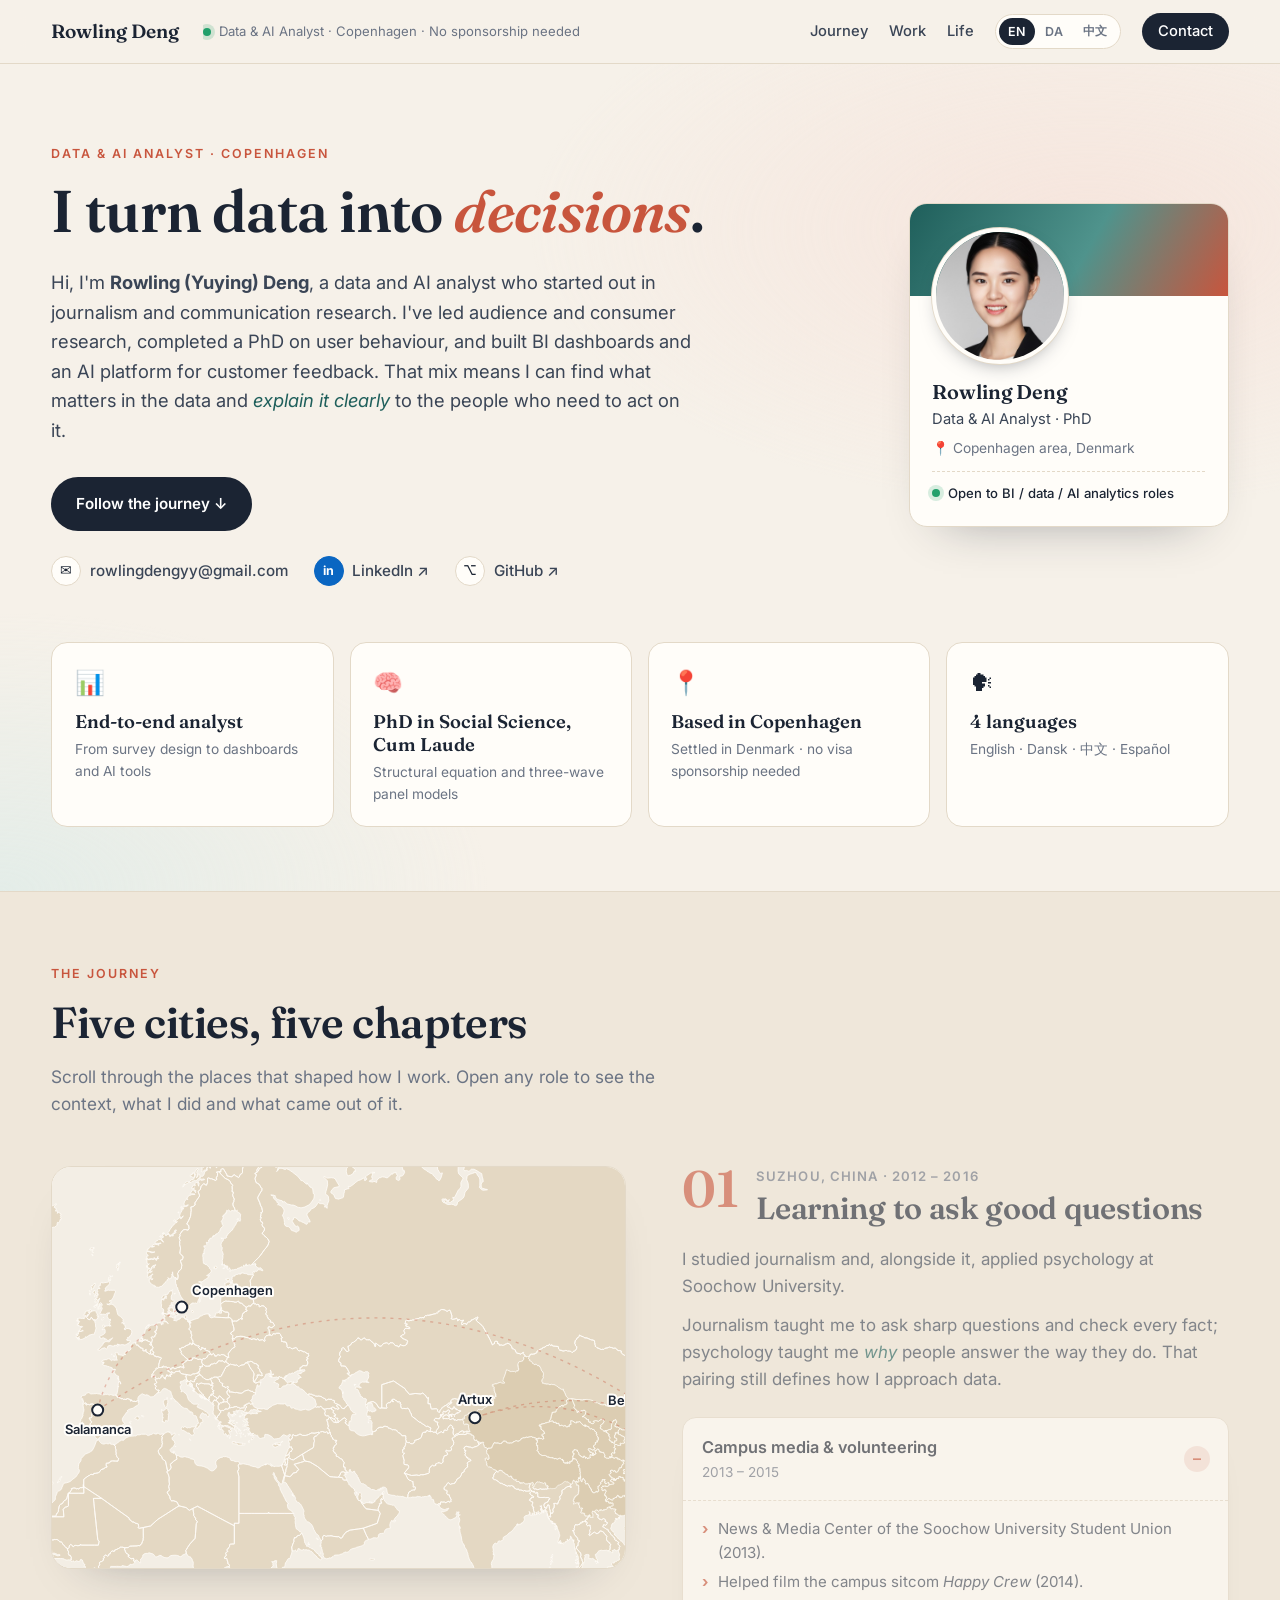
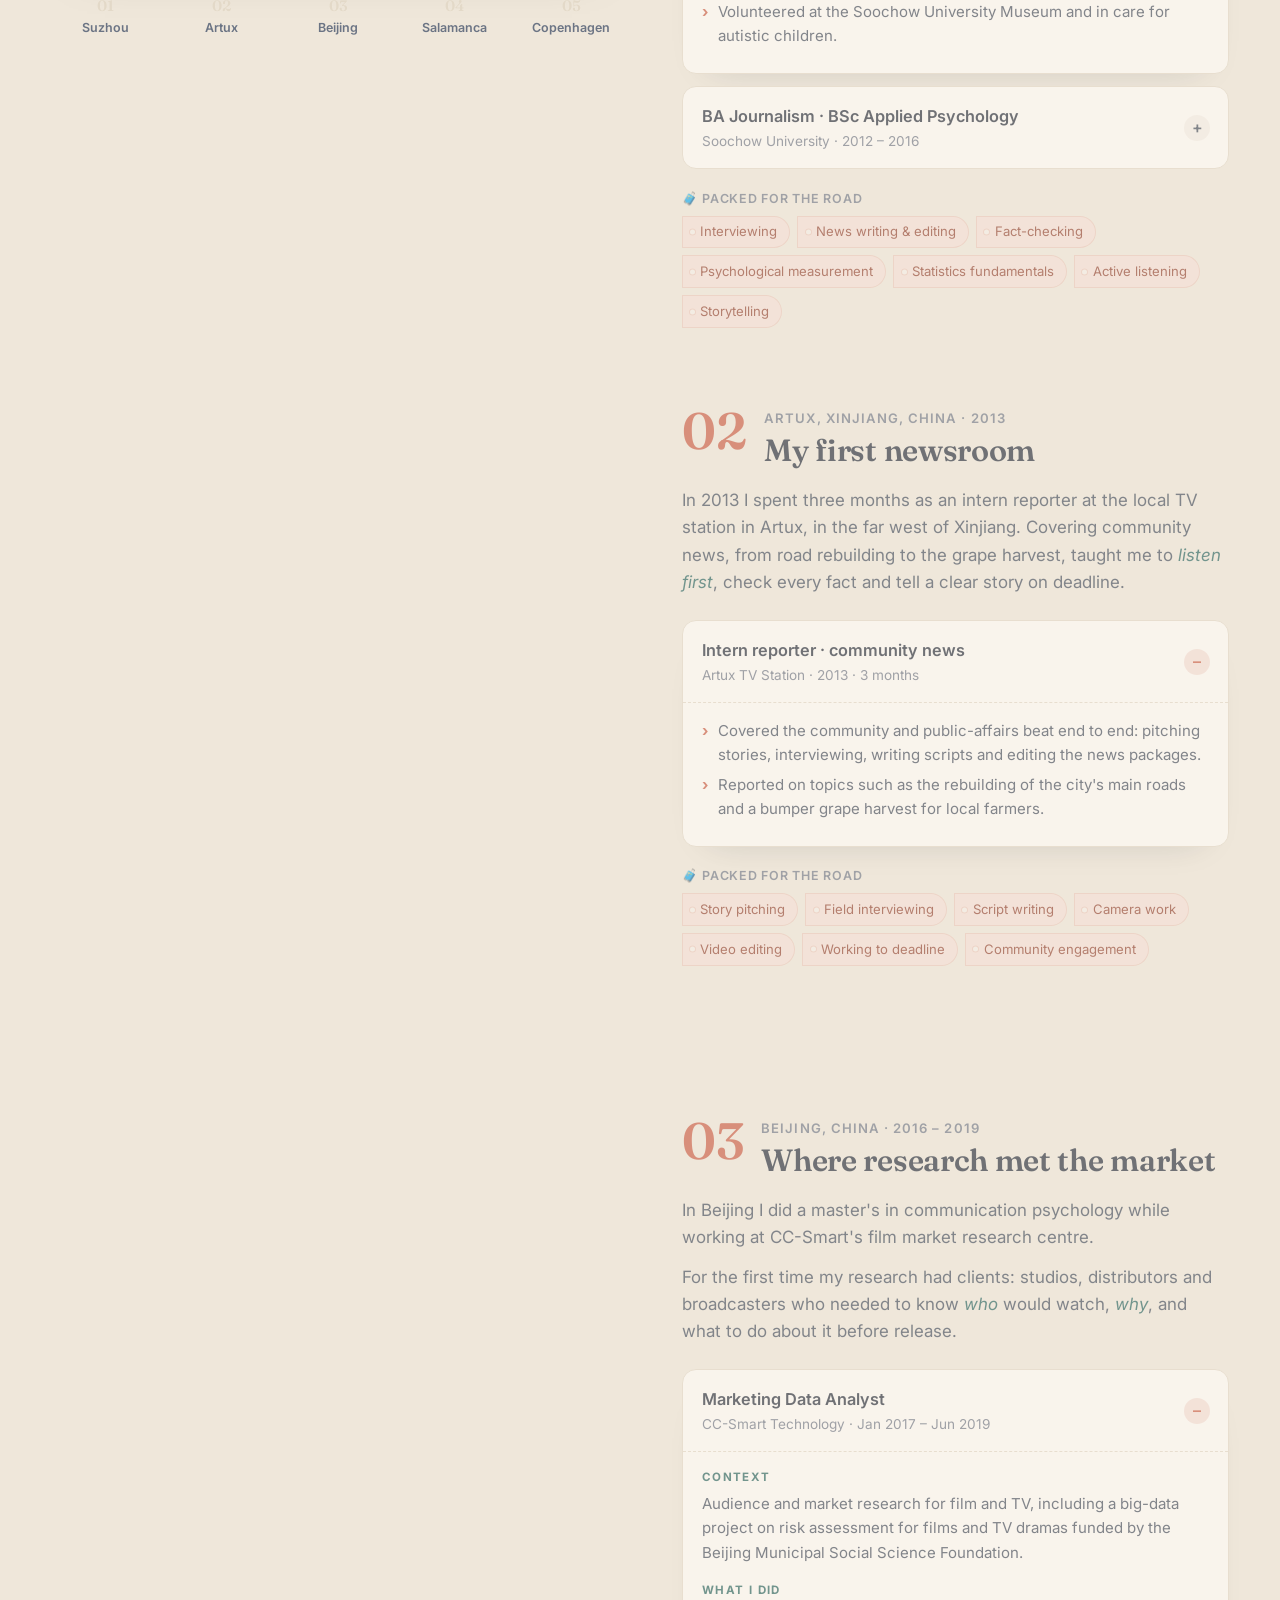
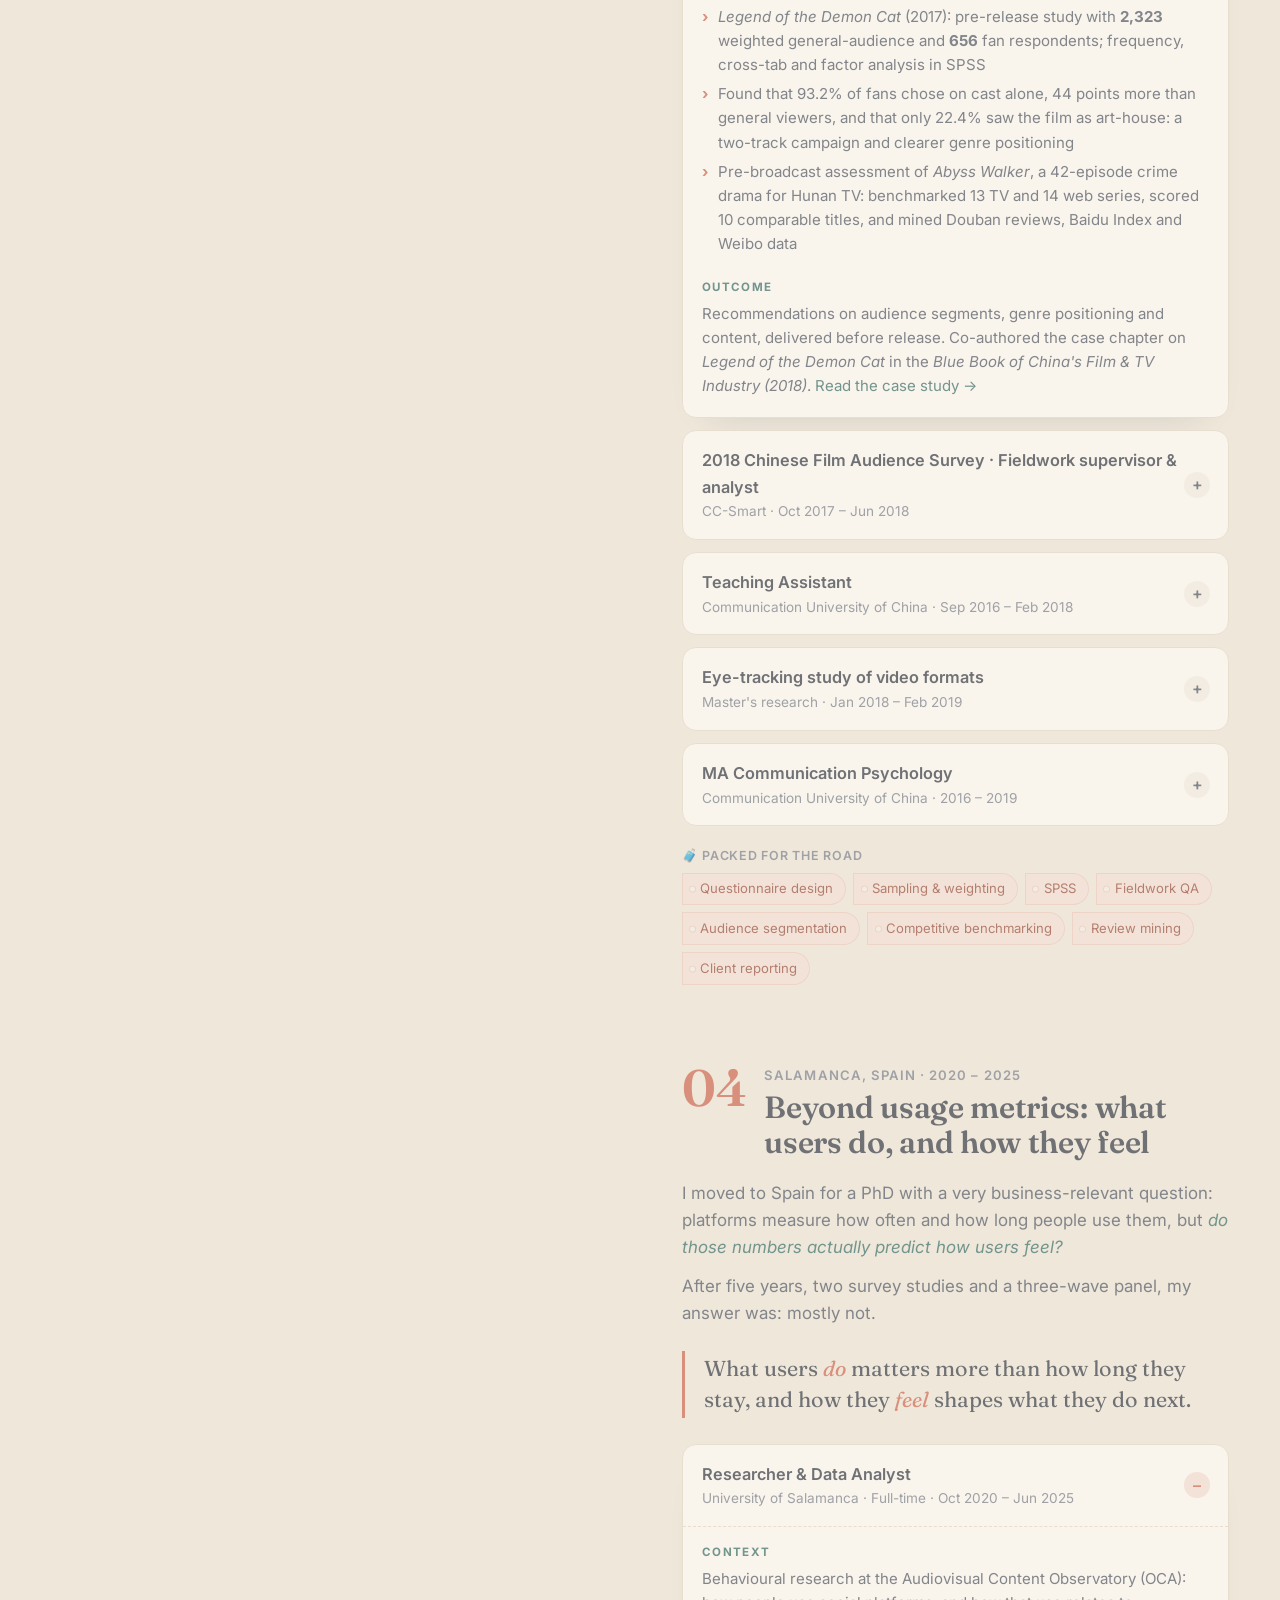
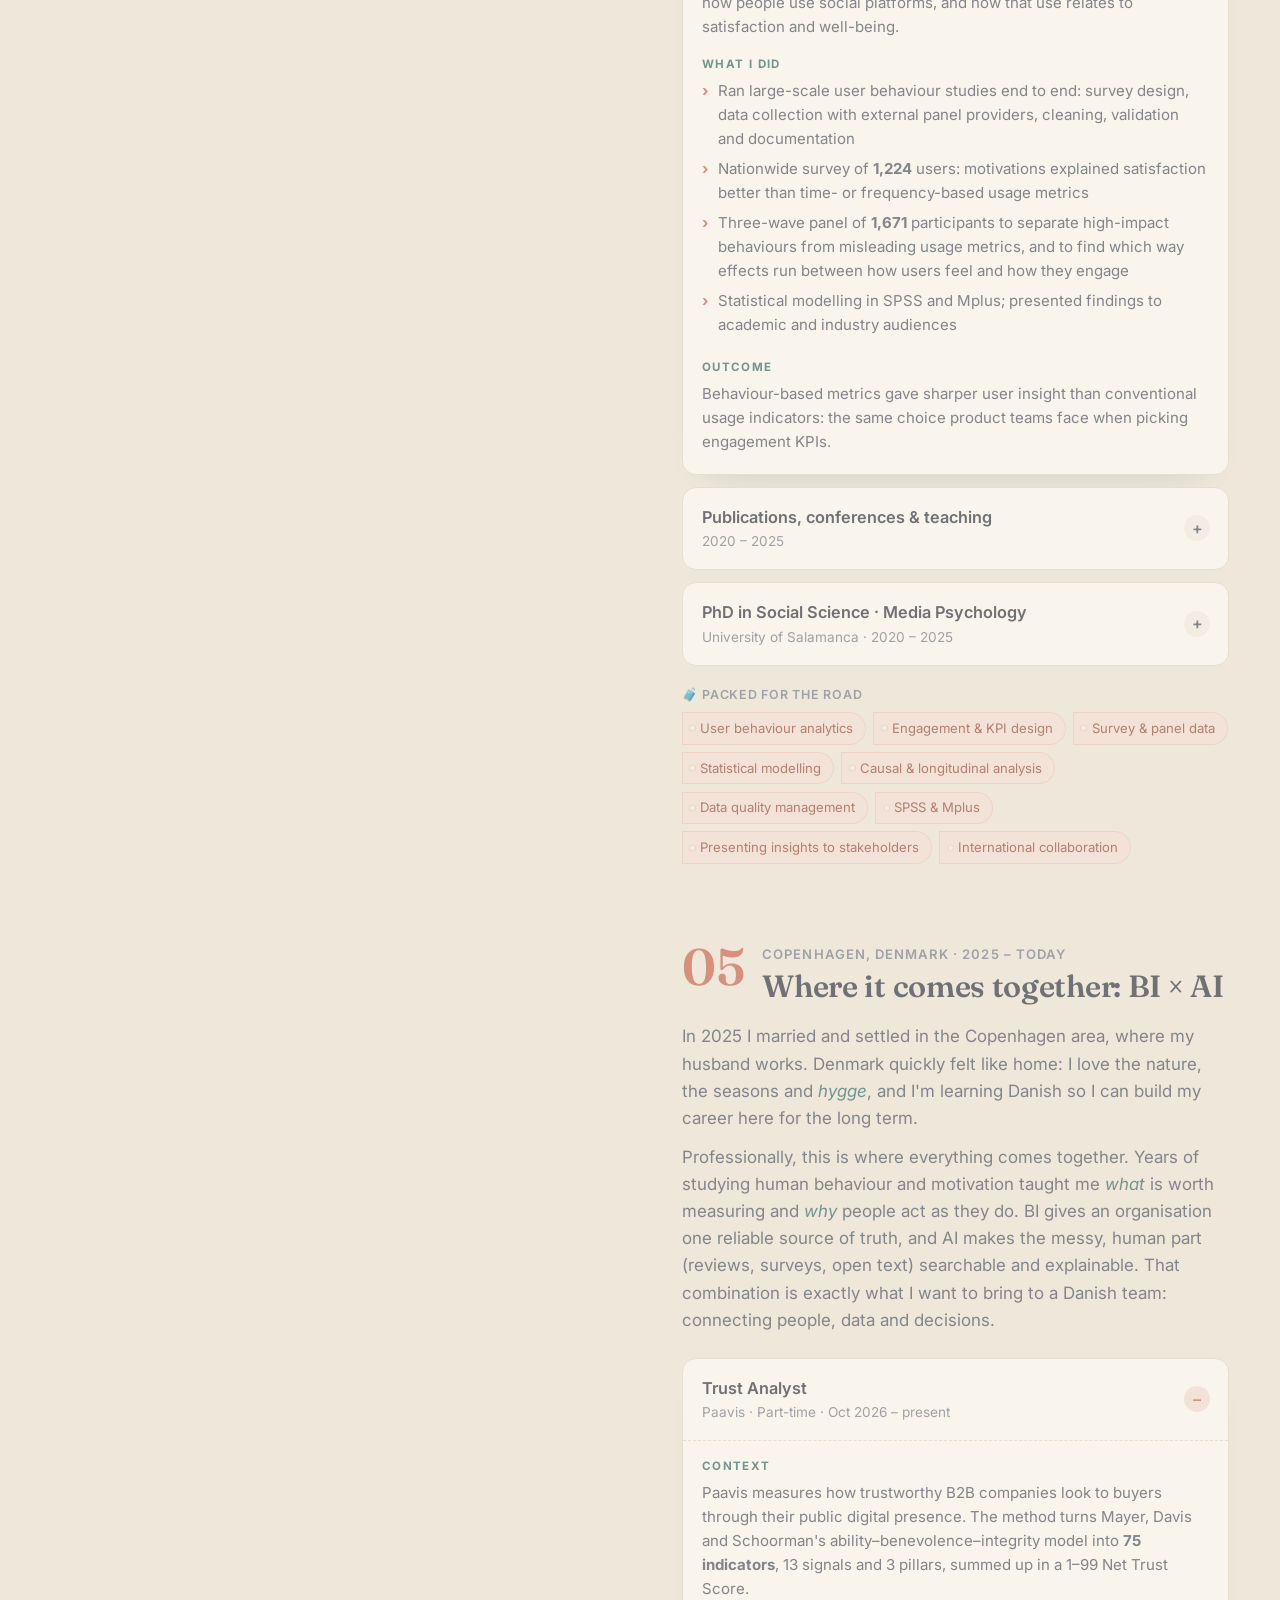
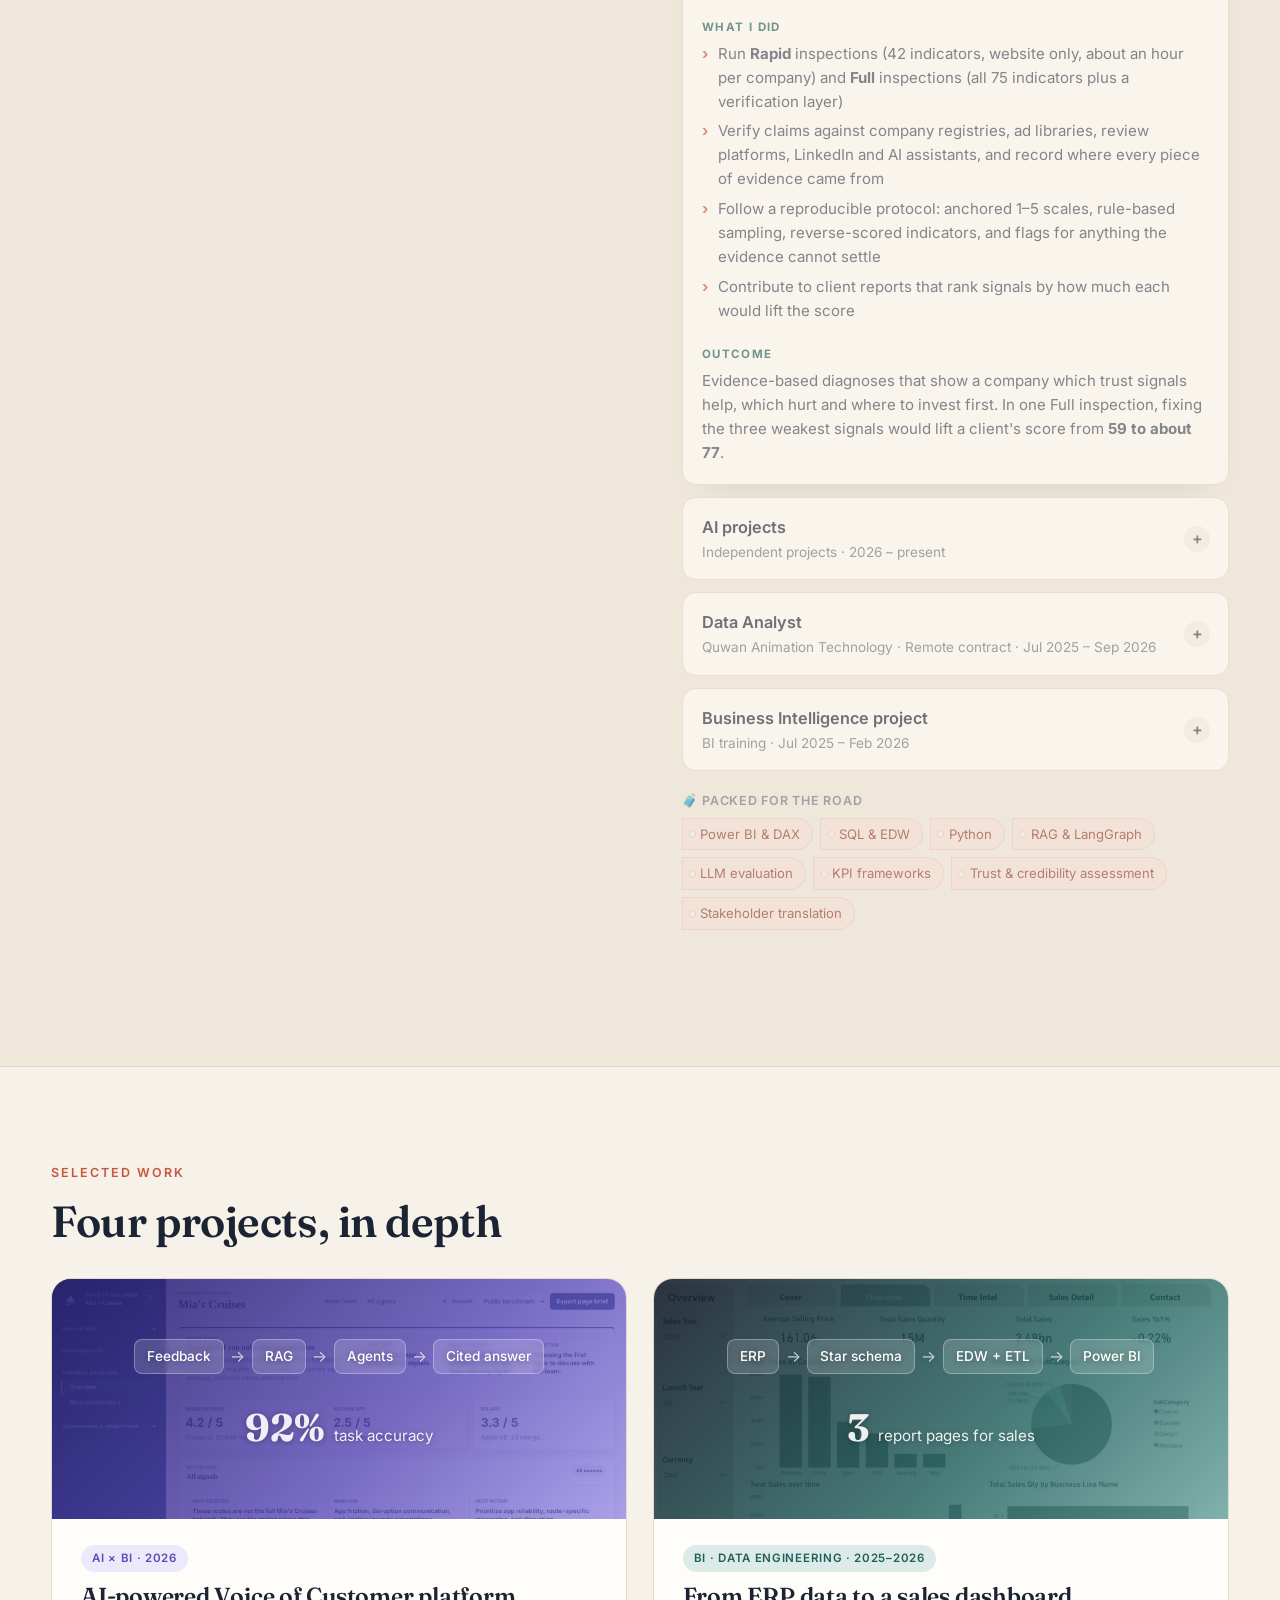
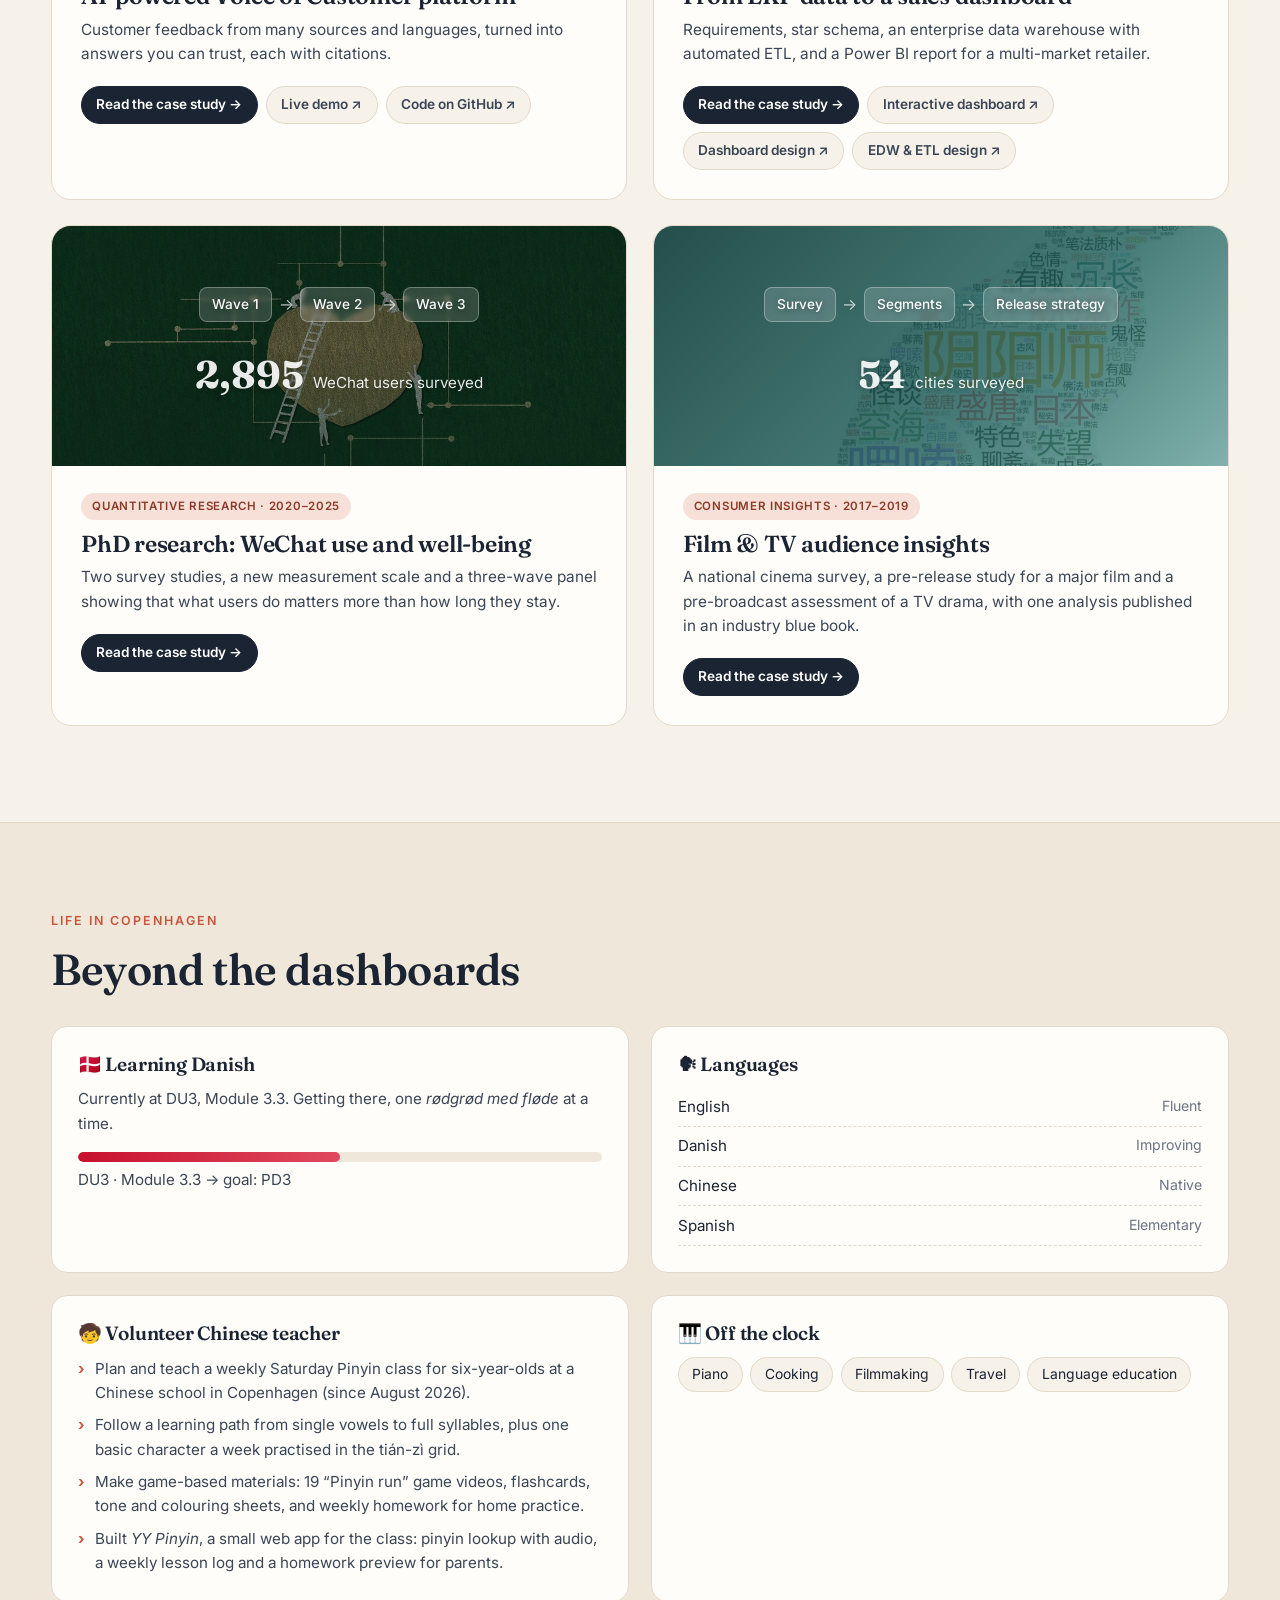
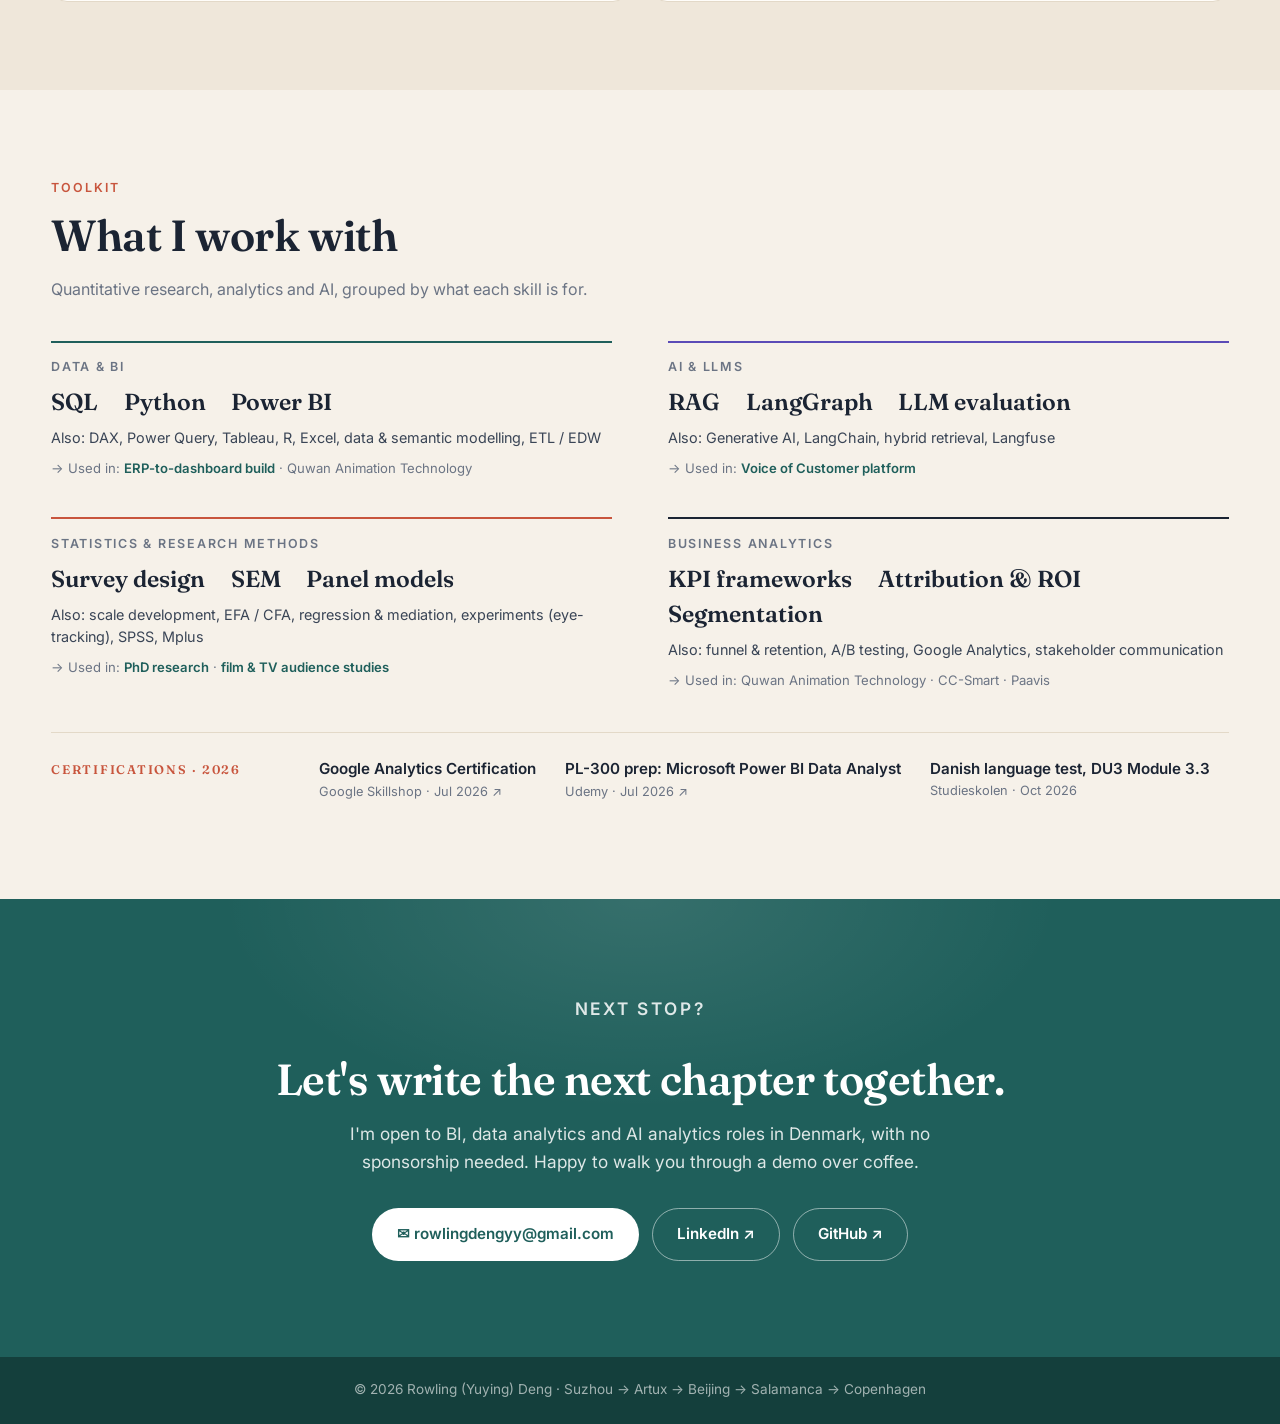
==== commit 26fe3d7a: "Visible bullet markers in volunteer teacher card Co-Authored-By: Claude Opus 5.5 <noreply@anthropic." ====
--- a/index.html
+++ b/index.html
@@ -37,7 +37,7 @@
   <link rel="preconnect" href="https://fonts.googleapis.com" />
   <link rel="preconnect" href="https://fonts.gstatic.com" crossorigin />
   <link href="https://fonts.googleapis.com/css2?family=Inter:wght@400;500;600;700&family=Fraunces:ital,opsz,wght@0,9..144,500;0,9..144,600;1,9..144,500&display=swap" rel="stylesheet" />
-  <link rel="stylesheet" href="style.css?v=202611051355" />
+  <link rel="stylesheet" href="style.css?v=202611051356" />
 </head>
 <body>
 
@@ -687,8 +687,8 @@
   <div class="wrap">© 2026 Rowling (Yuying) Deng · Suzhou → Artux → Beijing → Salamanca → Copenhagen</div>
 </footer>
 
-<script src="i18n.js?v=202611051355"></script>
-<script src="script.js?v=202611051355"></script>
+<script src="i18n.js?v=202611051356"></script>
+<script src="script.js?v=202611051356"></script>
 <script data-goatcounter="https://rowlingdeng.goatcounter.com/count" async src="https://gc.zgo.at/count.js"></script>
 </body>
 </html>
--- a/style.css
+++ b/style.css
@@ -418,5 +418,6 @@
 .v-audience { background-image: linear-gradient(135deg, rgba(18,63,60,.92), rgba(31,95,91,.82) 60%, rgba(79,147,140,.72)), url(assets/bg-audience.jpg); }
 .work-visual .flow span { background: rgba(255,255,255,.16); backdrop-filter: blur(2px); }
 .work-visual { transition: background-size .4s ease; }
-.life-list { margin: 0; padding-left: 1.1rem; color: var(--ink-2); font-size: .95rem; display: grid; gap: .45rem; }
-.life-list li::marker { color: var(--route, #c8553d); }
+.life-list { margin: 0; padding: 0; list-style: none; color: var(--ink-2); font-size: .95rem; display: grid; gap: .5rem; }
+.life-list li { position: relative; padding-left: 1.1rem; }
+.life-list li::before { content: "›"; position: absolute; left: 0; color: var(--route); font-weight: 700; }
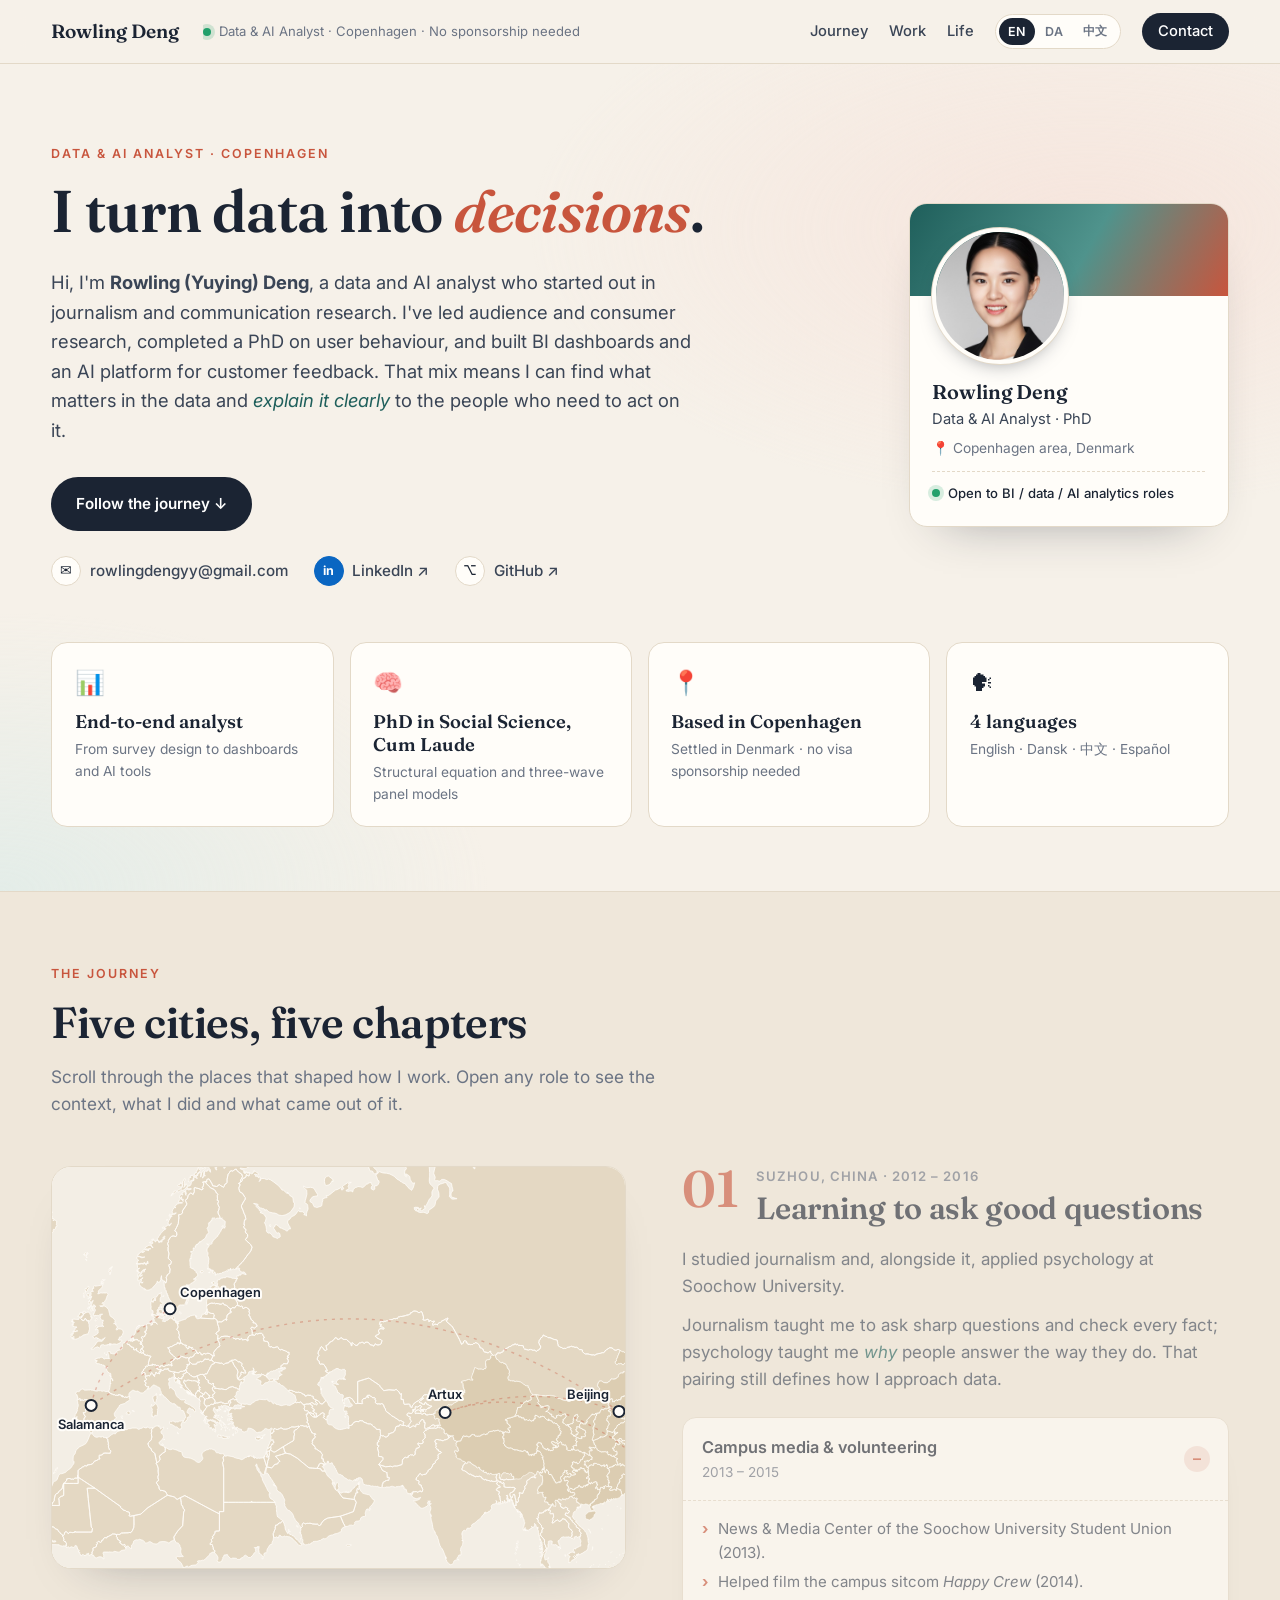
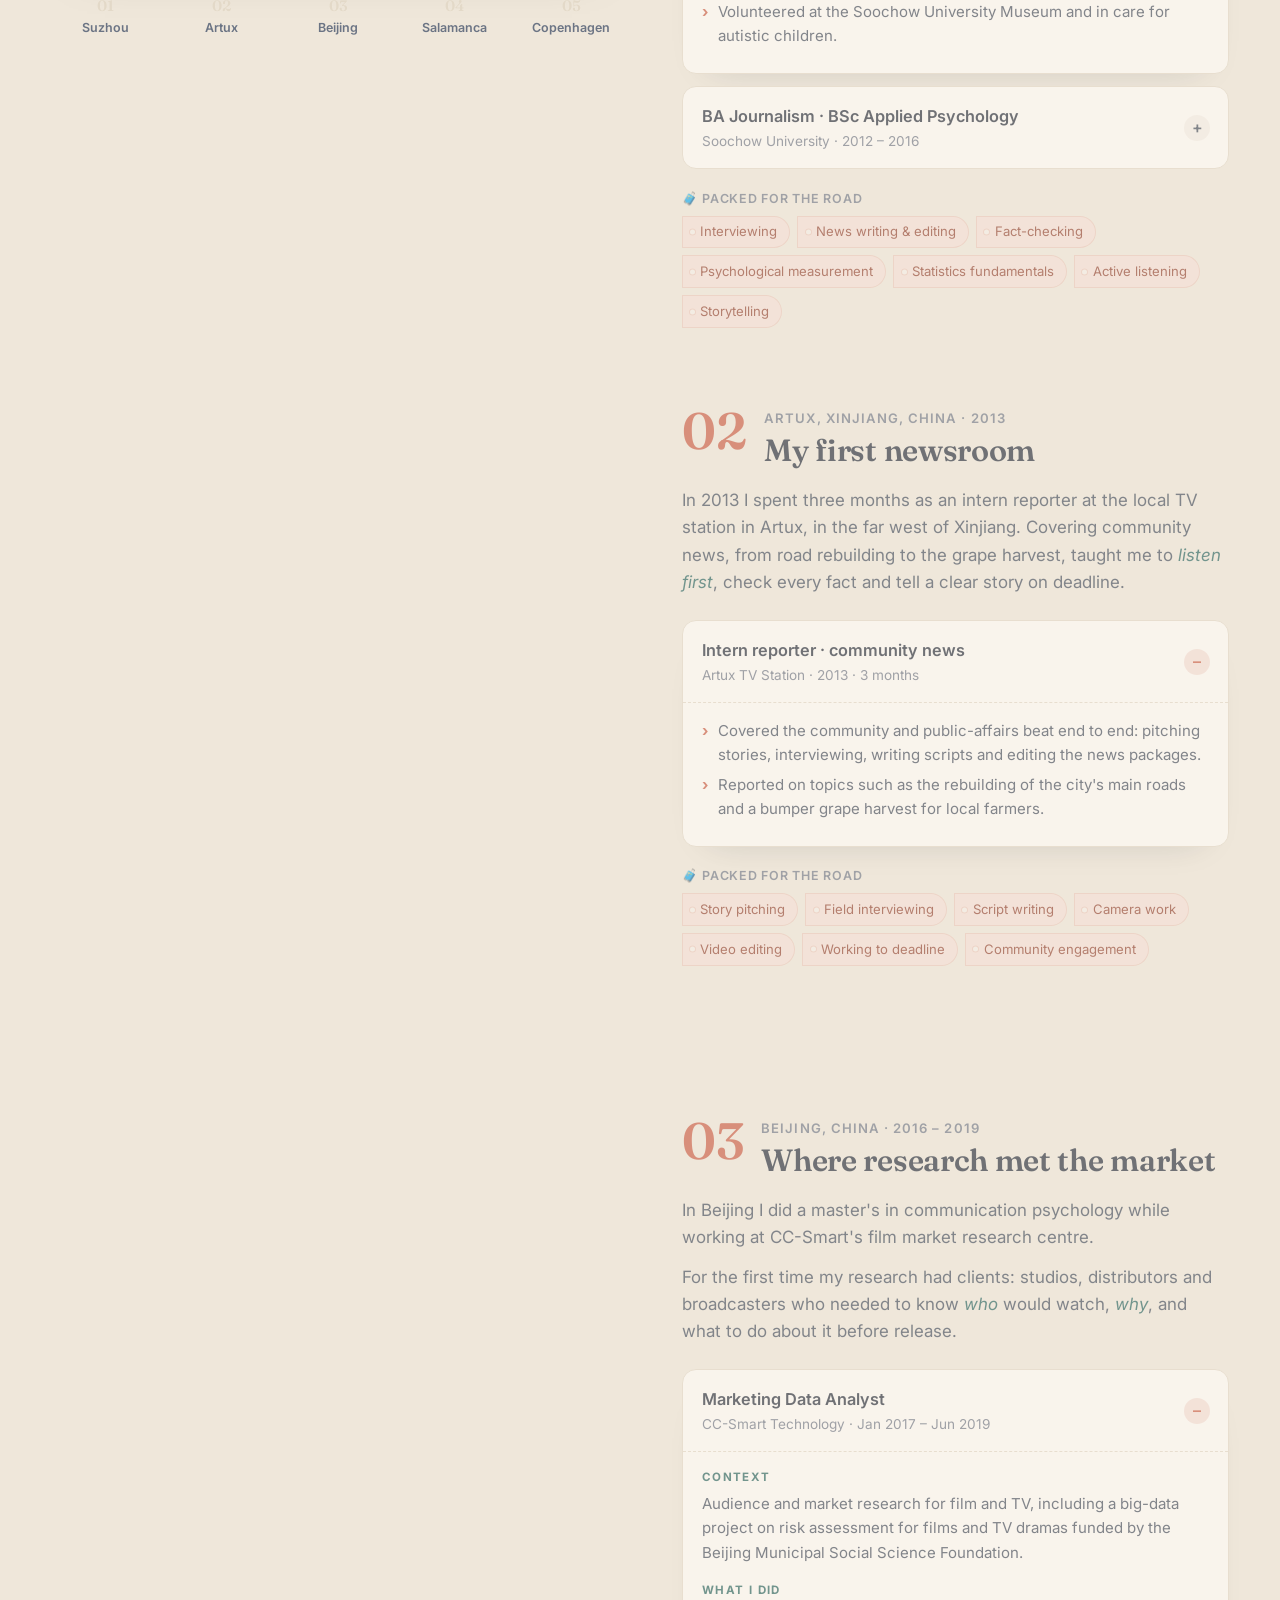
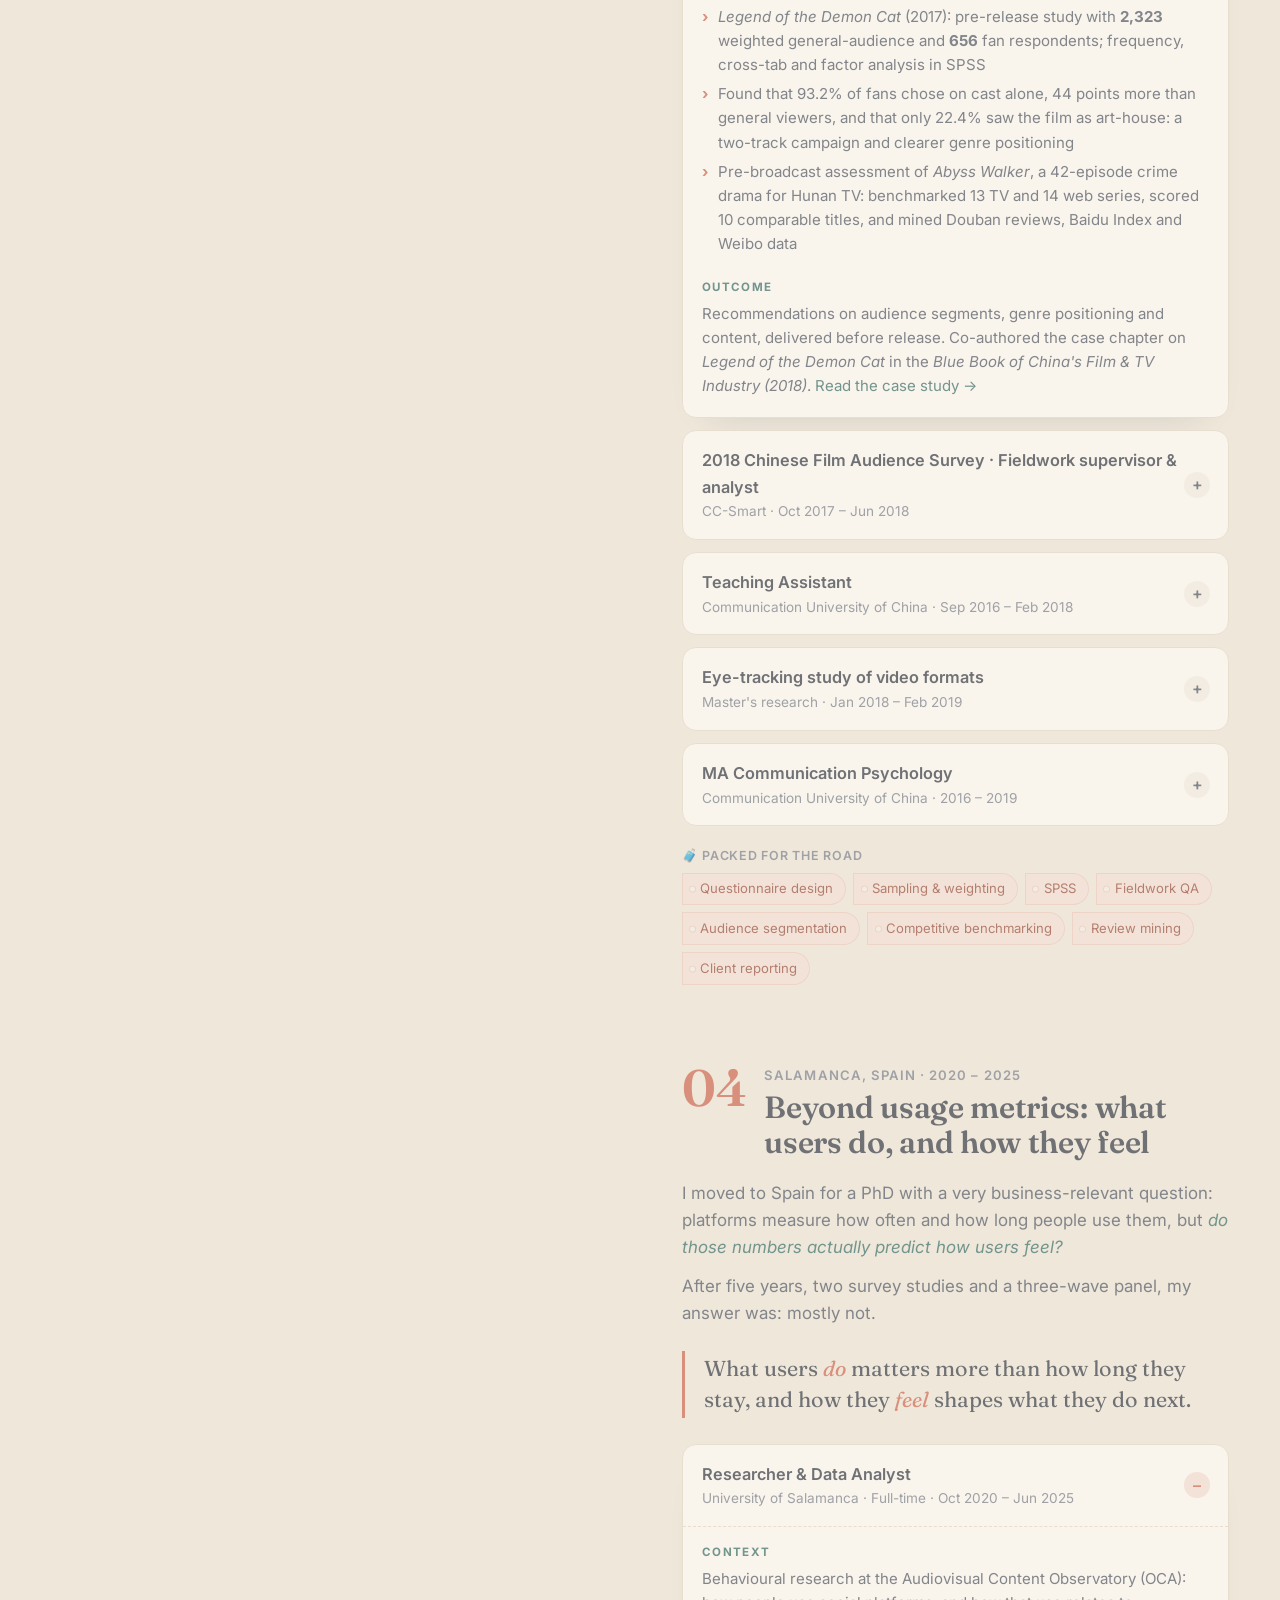
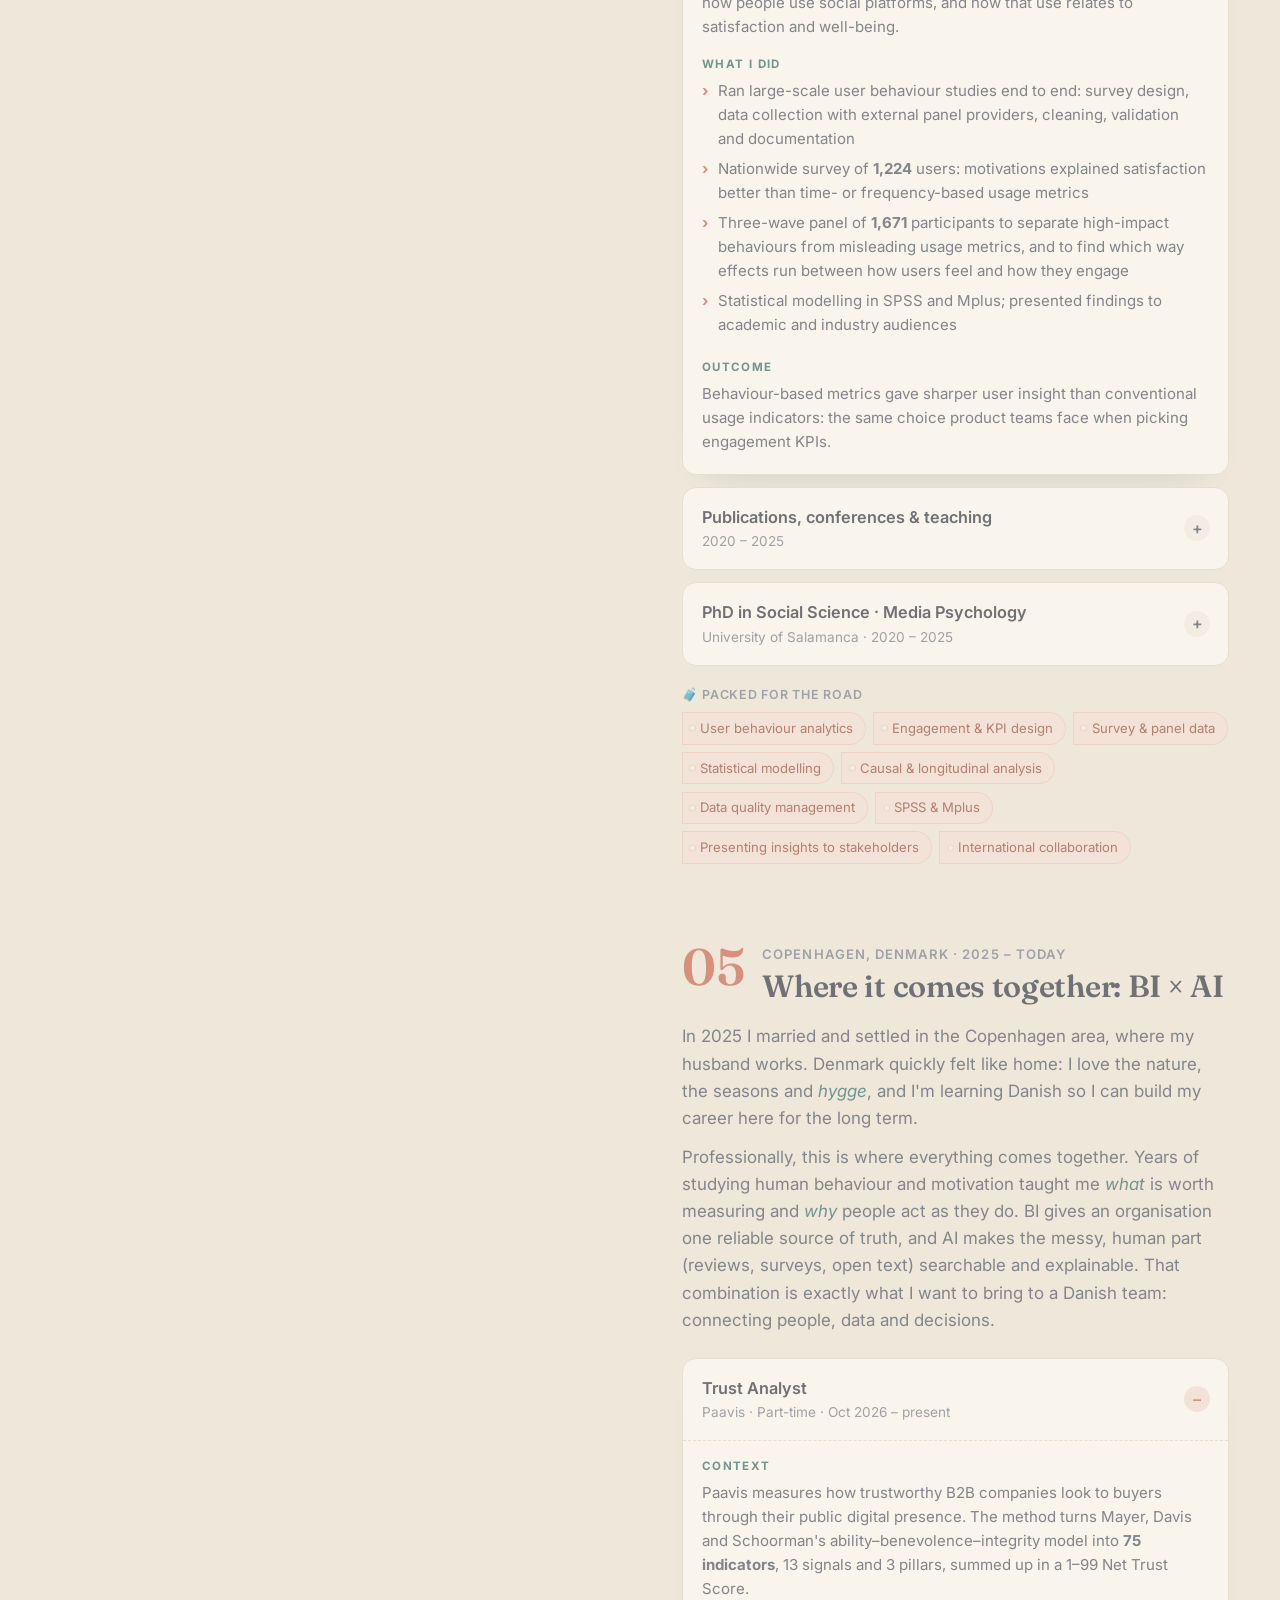
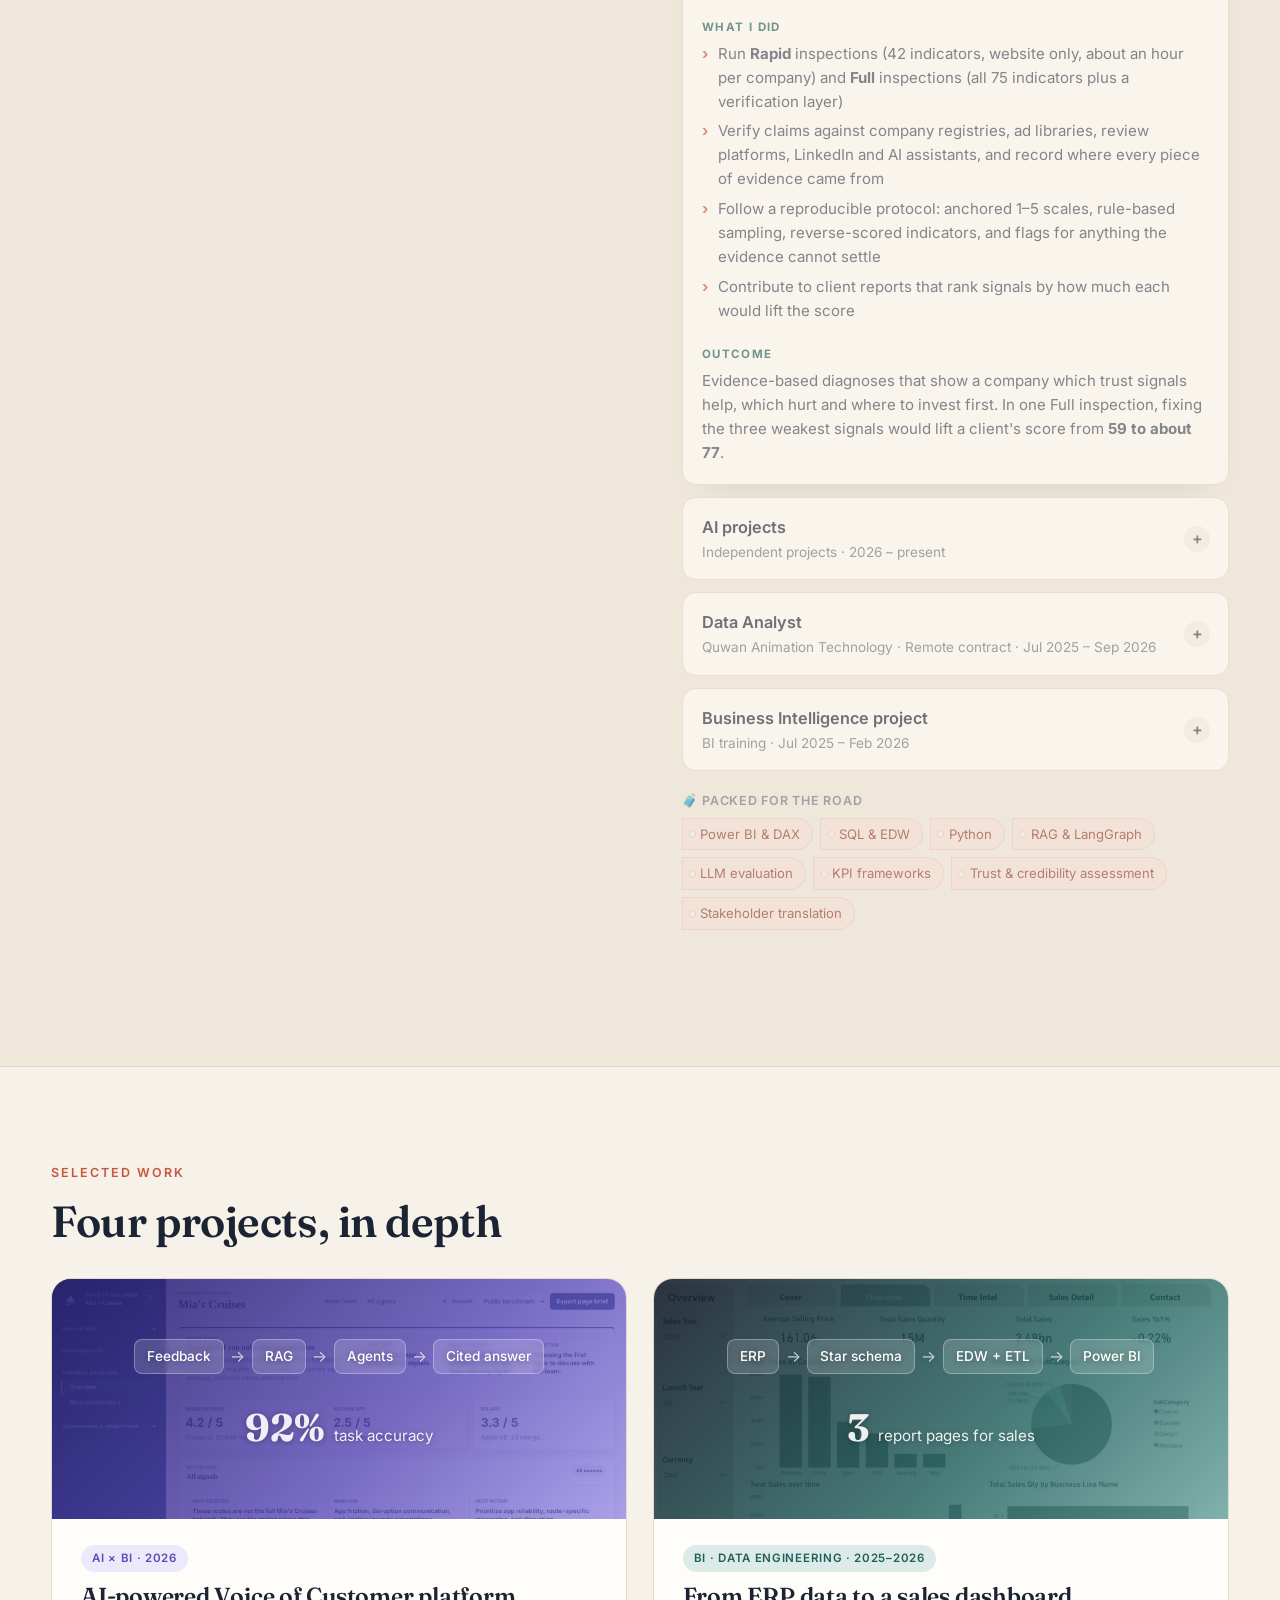
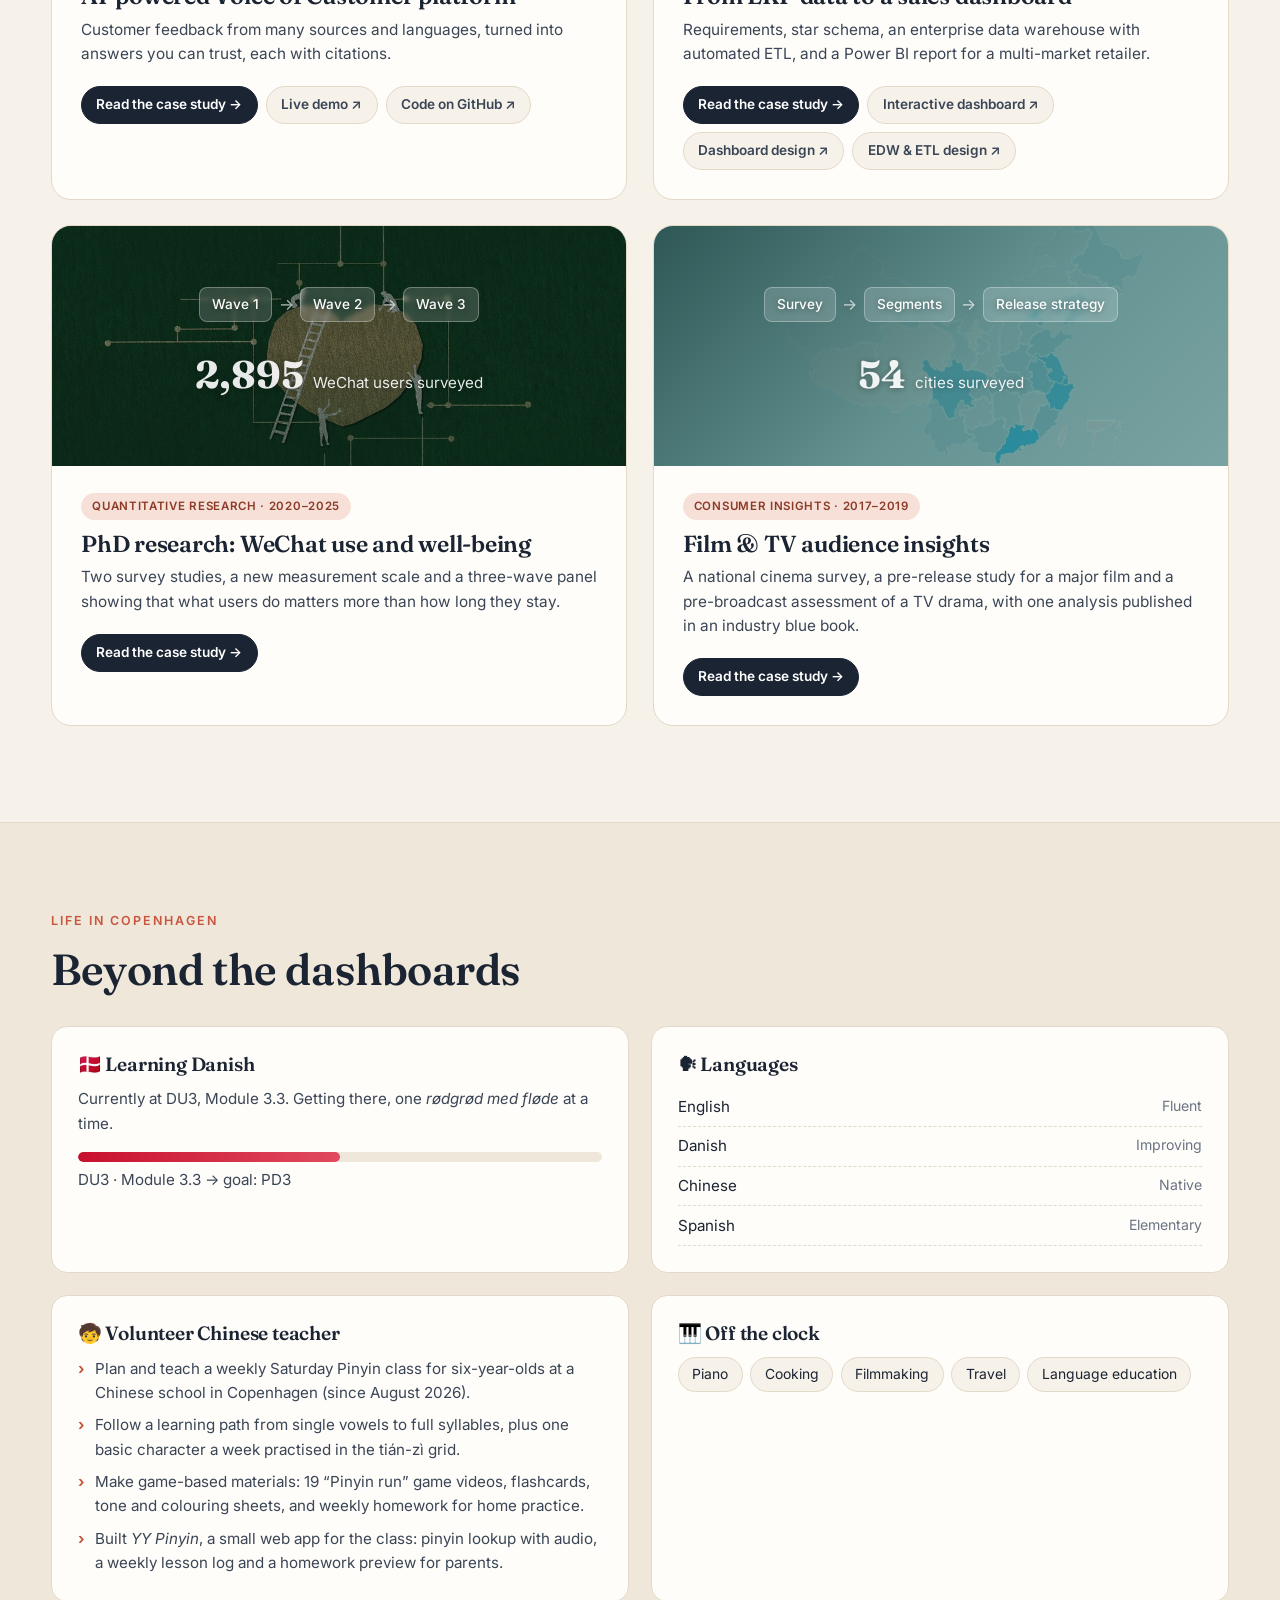
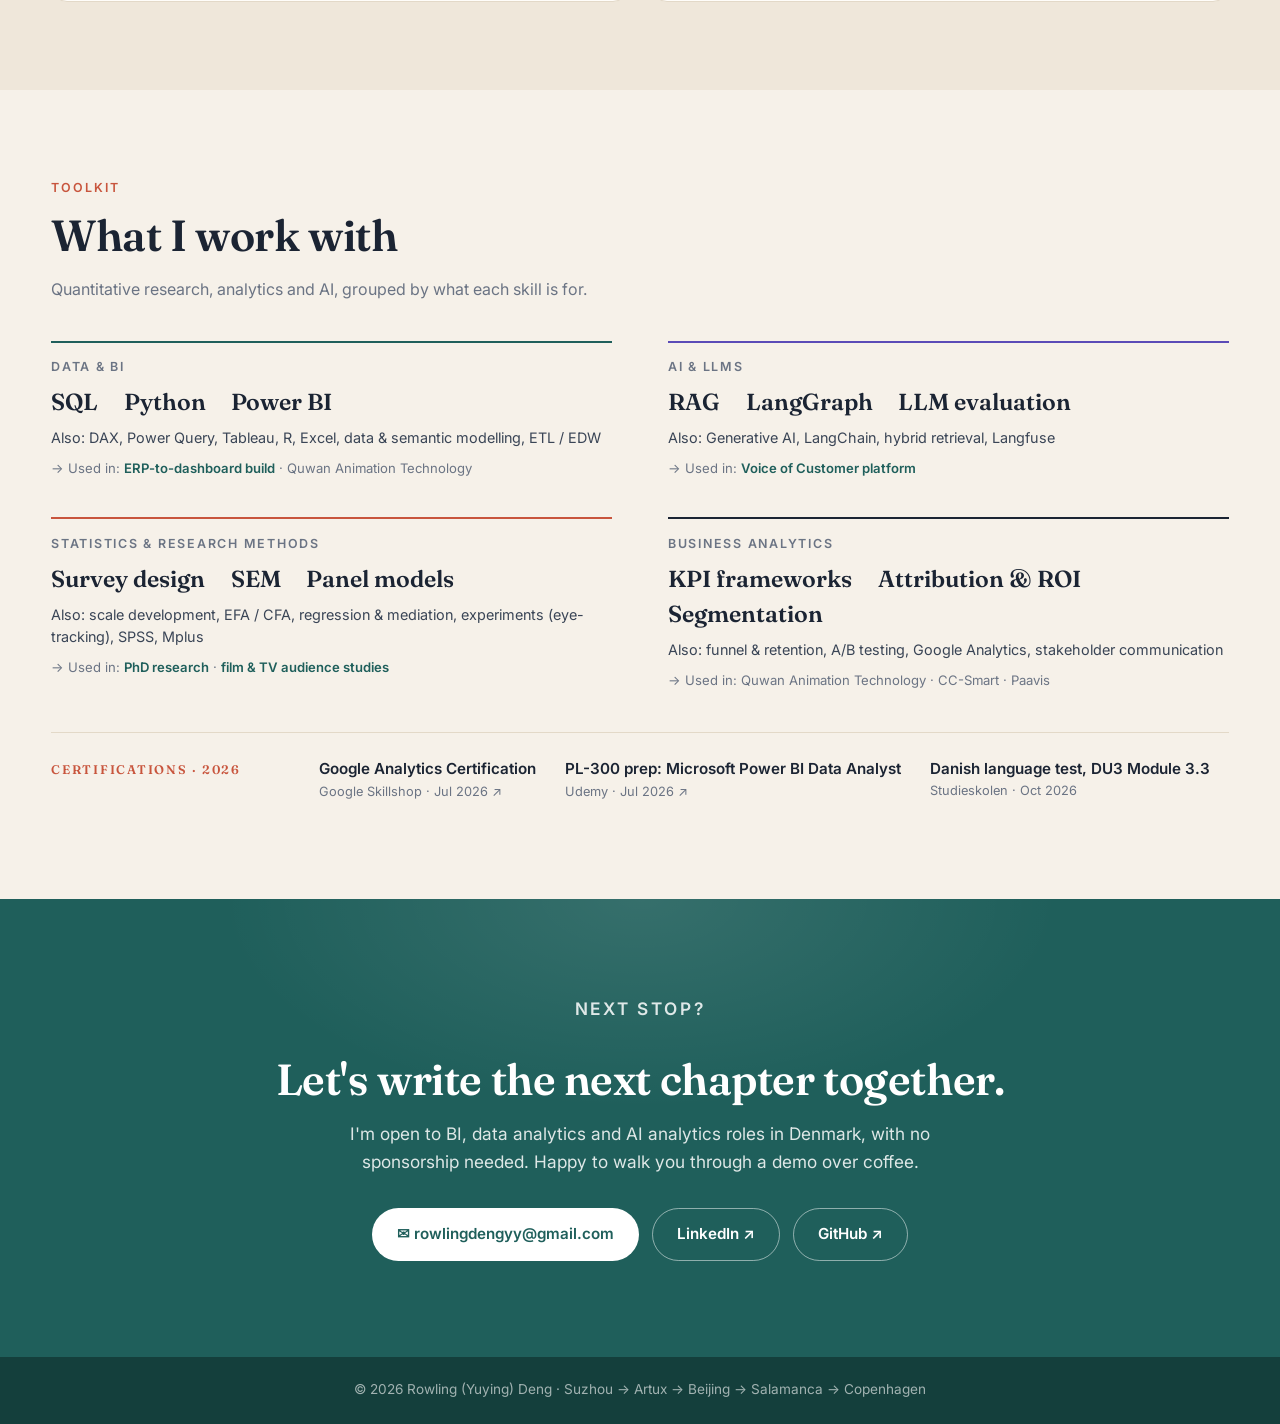
==== commit 2af60880: "Audience card: audience heat map background Co-Authored-By: Claude Opus 5.5 <noreply@anthropic.com> " ====
--- a/index.html
+++ b/index.html
@@ -37,7 +37,7 @@
   <link rel="preconnect" href="https://fonts.googleapis.com" />
   <link rel="preconnect" href="https://fonts.gstatic.com" crossorigin />
   <link href="https://fonts.googleapis.com/css2?family=Inter:wght@400;500;600;700&family=Fraunces:ital,opsz,wght@0,9..144,500;0,9..144,600;1,9..144,500&display=swap" rel="stylesheet" />
-  <link rel="stylesheet" href="style.css?v=202611051356" />
+  <link rel="stylesheet" href="style.css?v=202611051357" />
 </head>
 <body>
 
@@ -687,8 +687,8 @@
   <div class="wrap">© 2026 Rowling (Yuying) Deng · Suzhou → Artux → Beijing → Salamanca → Copenhagen</div>
 </footer>
 
-<script src="i18n.js?v=202611051356"></script>
-<script src="script.js?v=202611051356"></script>
+<script src="i18n.js?v=202611051357"></script>
+<script src="script.js?v=202611051357"></script>
 <script data-goatcounter="https://rowlingdeng.goatcounter.com/count" async src="https://gc.zgo.at/count.js"></script>
 </body>
 </html>
--- a/style.css
+++ b/style.css
@@ -415,7 +415,7 @@
 .work-ai .work-visual { background-image: linear-gradient(135deg, rgba(43,35,112,.92), rgba(91,75,183,.82) 60%, rgba(139,126,224,.72)), url(assets/bg-ai.jpg); background-position: center, top left; }
 .v-bi { background-image: linear-gradient(135deg, rgba(27,36,51,.92), rgba(31,95,91,.82) 60%, rgba(79,147,140,.72)), url(assets/bg-bi.jpg); background-position: center, top left; }
 .v-research { background-image: linear-gradient(180deg, rgba(10,40,24,.55), rgba(10,40,24,.35) 50%, rgba(10,40,24,.6)), url(assets/bg-phd.jpg); }
-.v-audience { background-image: linear-gradient(135deg, rgba(18,63,60,.92), rgba(31,95,91,.82) 60%, rgba(79,147,140,.72)), url(assets/bg-audience.jpg); }
+.v-audience { background-image: linear-gradient(135deg, rgba(18,63,60,.86), rgba(31,95,91,.62) 55%, rgba(31,95,91,.5)), url(assets/bg-audience.jpg); }
 .work-visual .flow span { background: rgba(255,255,255,.16); backdrop-filter: blur(2px); }
 .work-visual { transition: background-size .4s ease; }
 .life-list { margin: 0; padding: 0; list-style: none; color: var(--ink-2); font-size: .95rem; display: grid; gap: .5rem; }
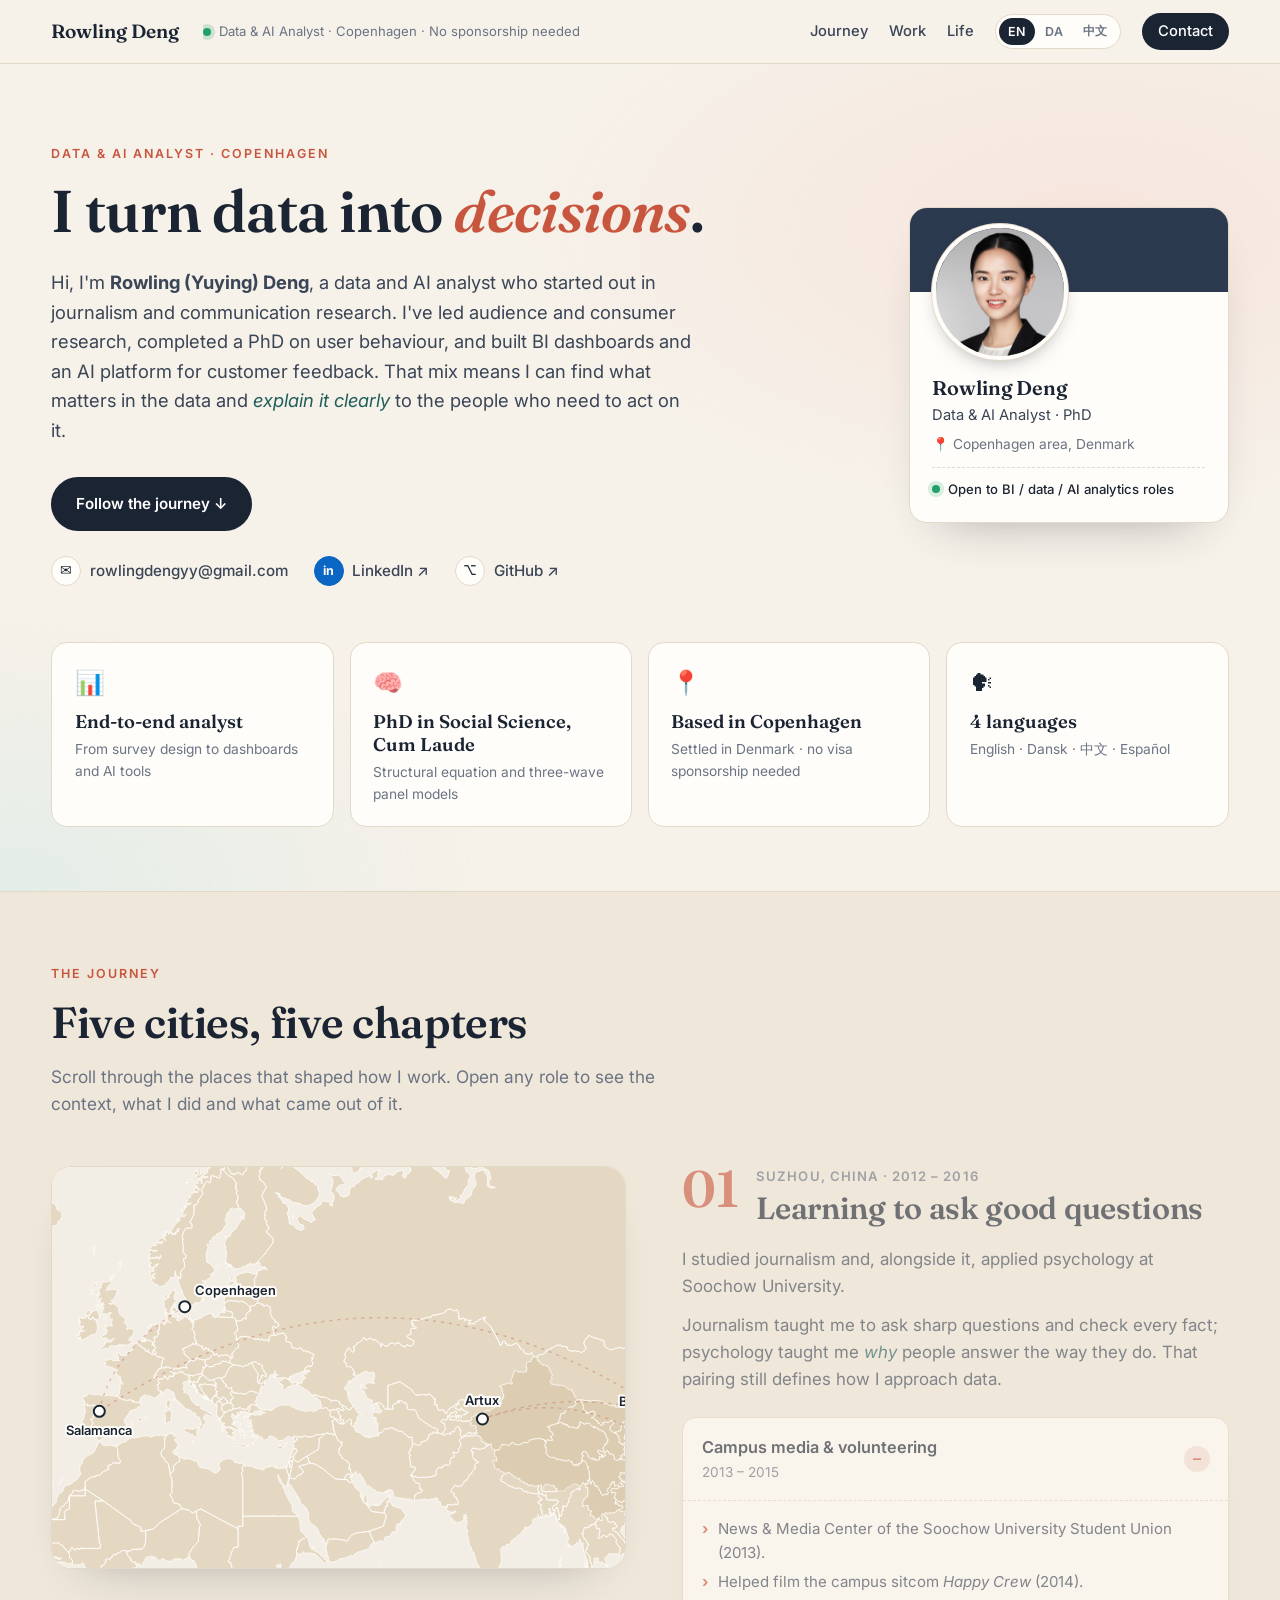
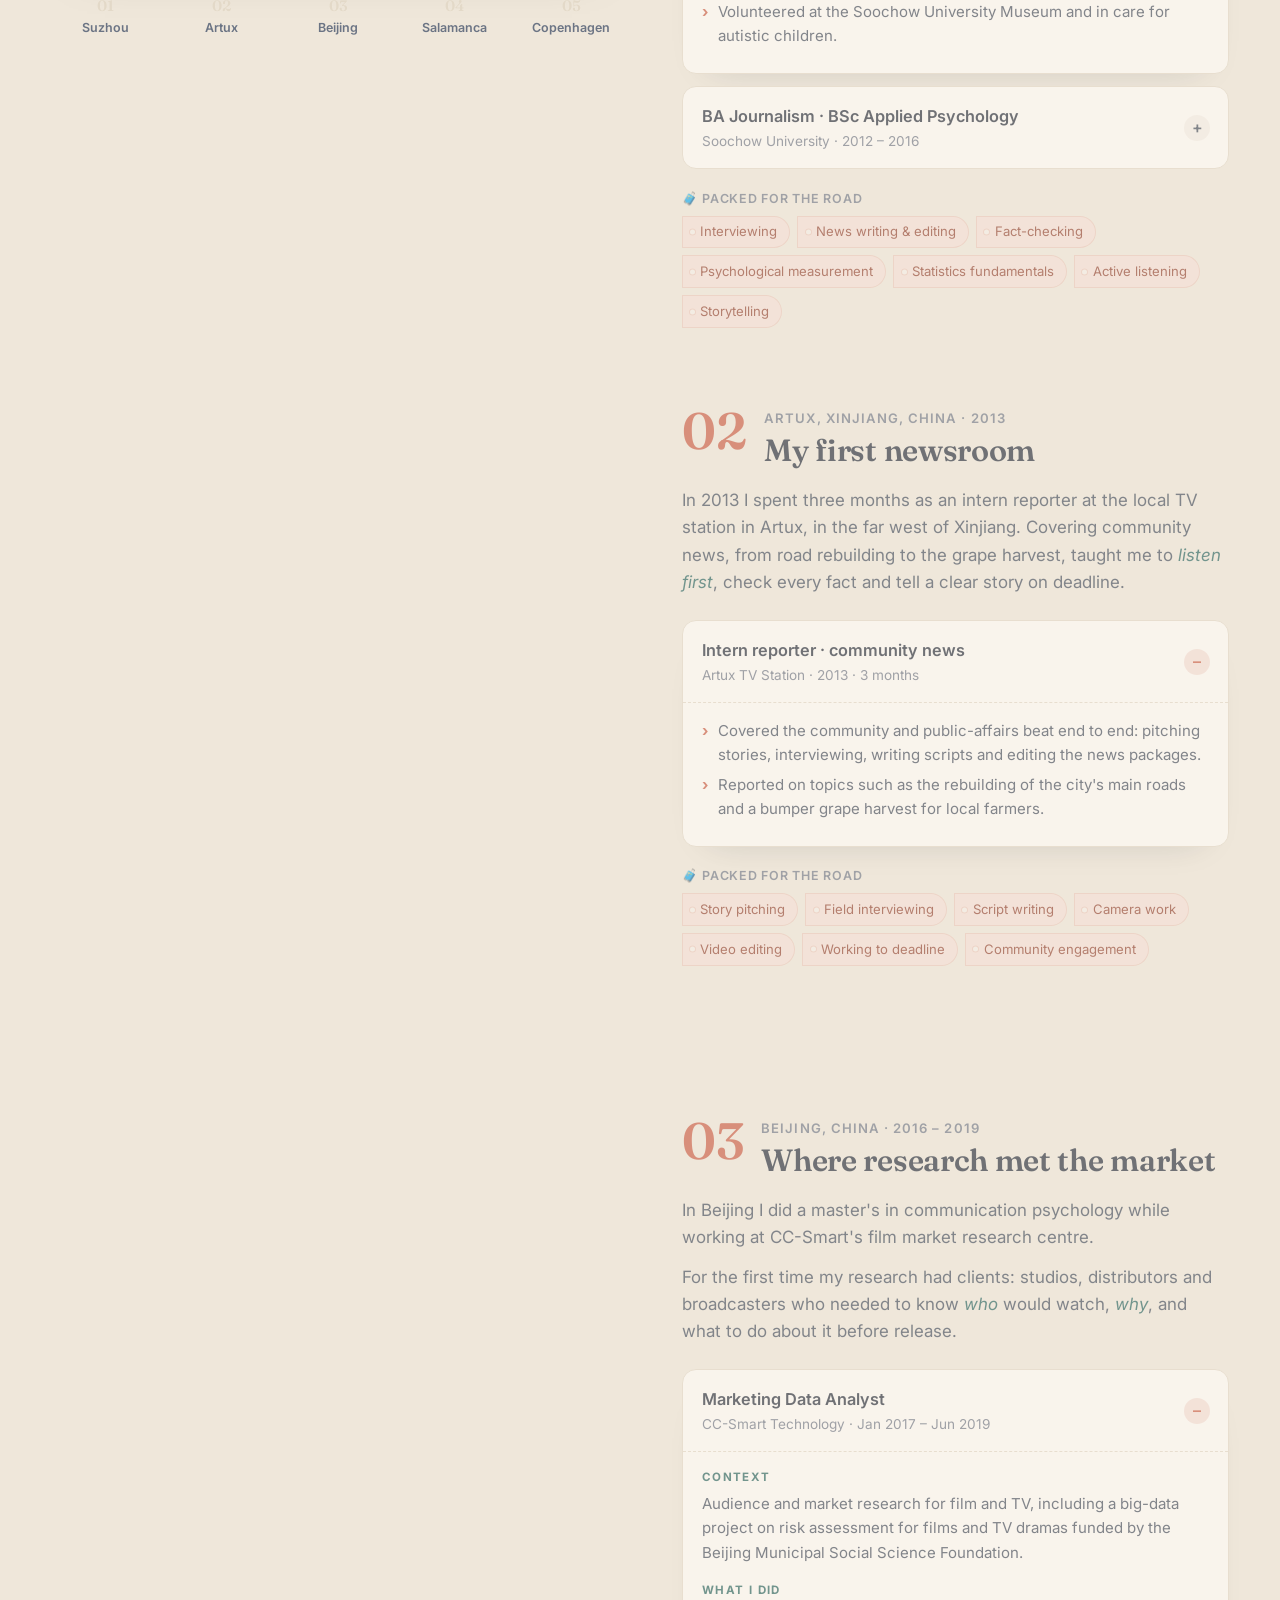
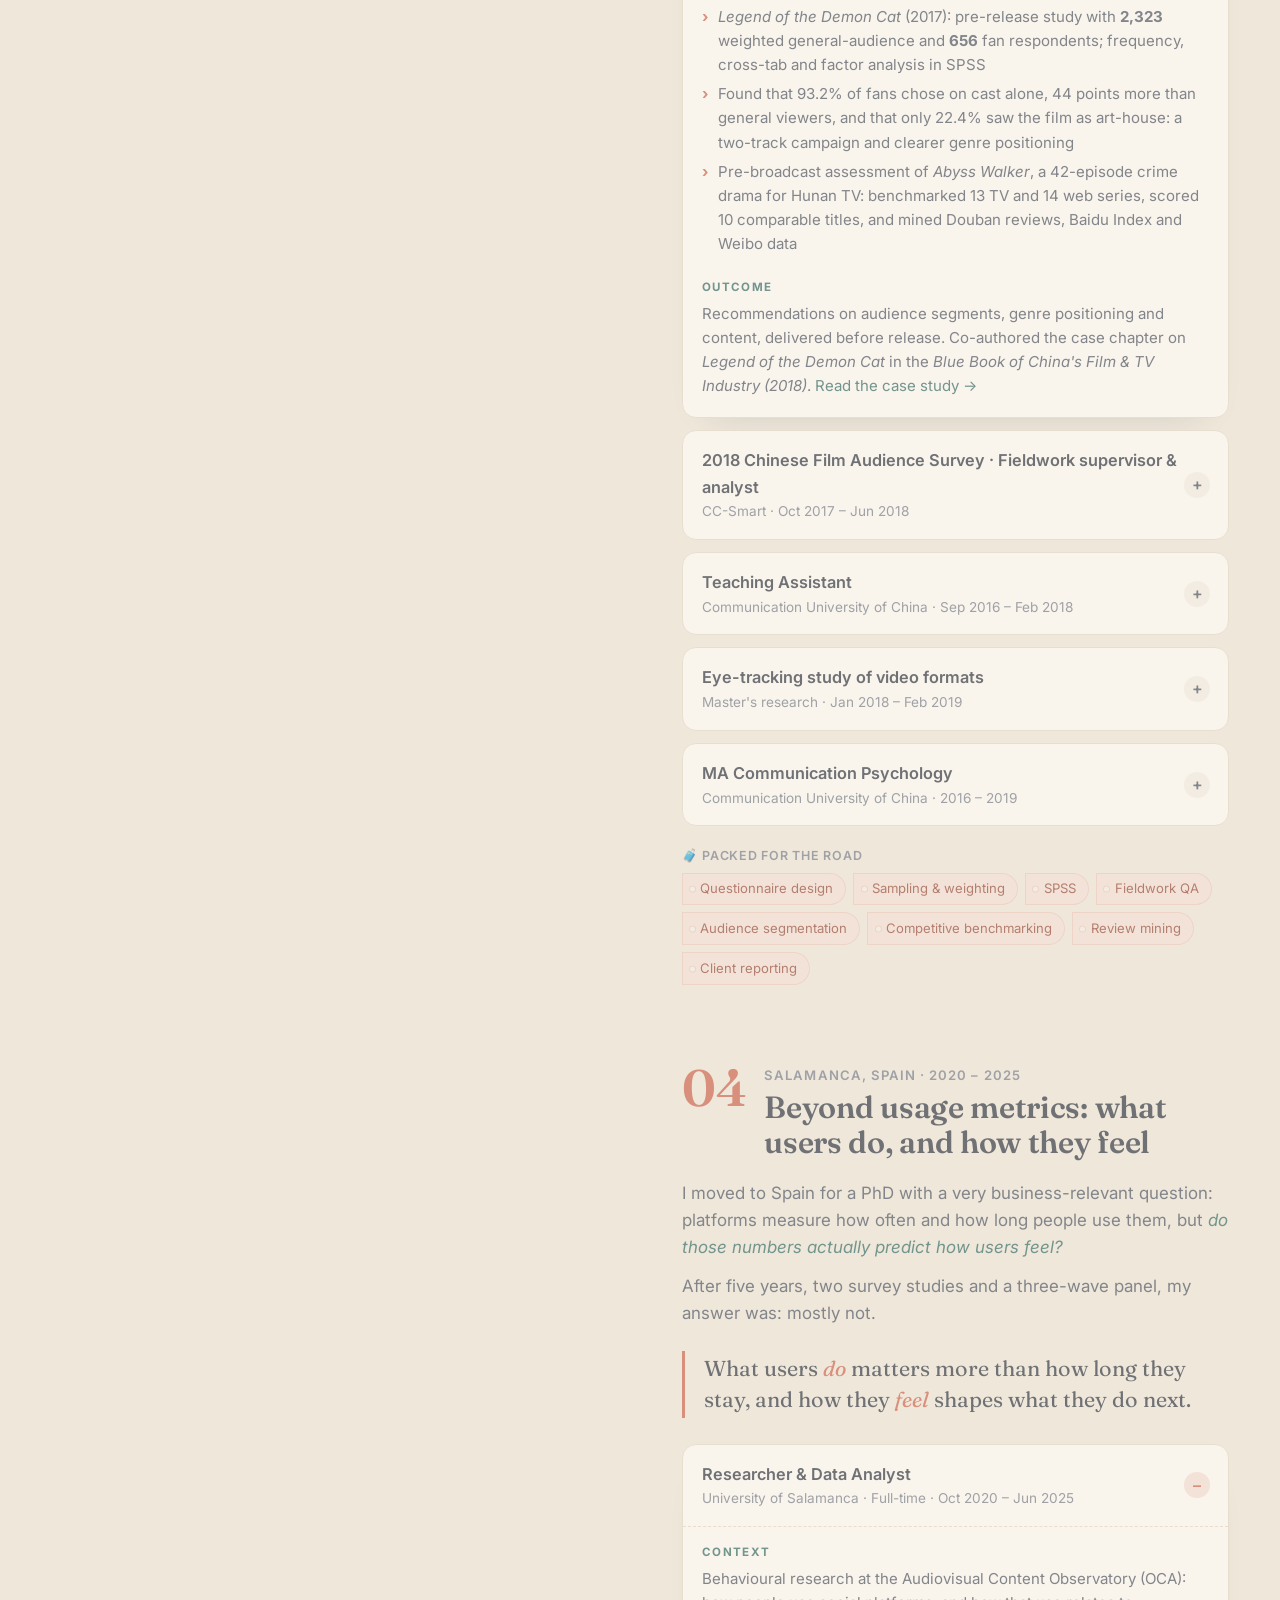
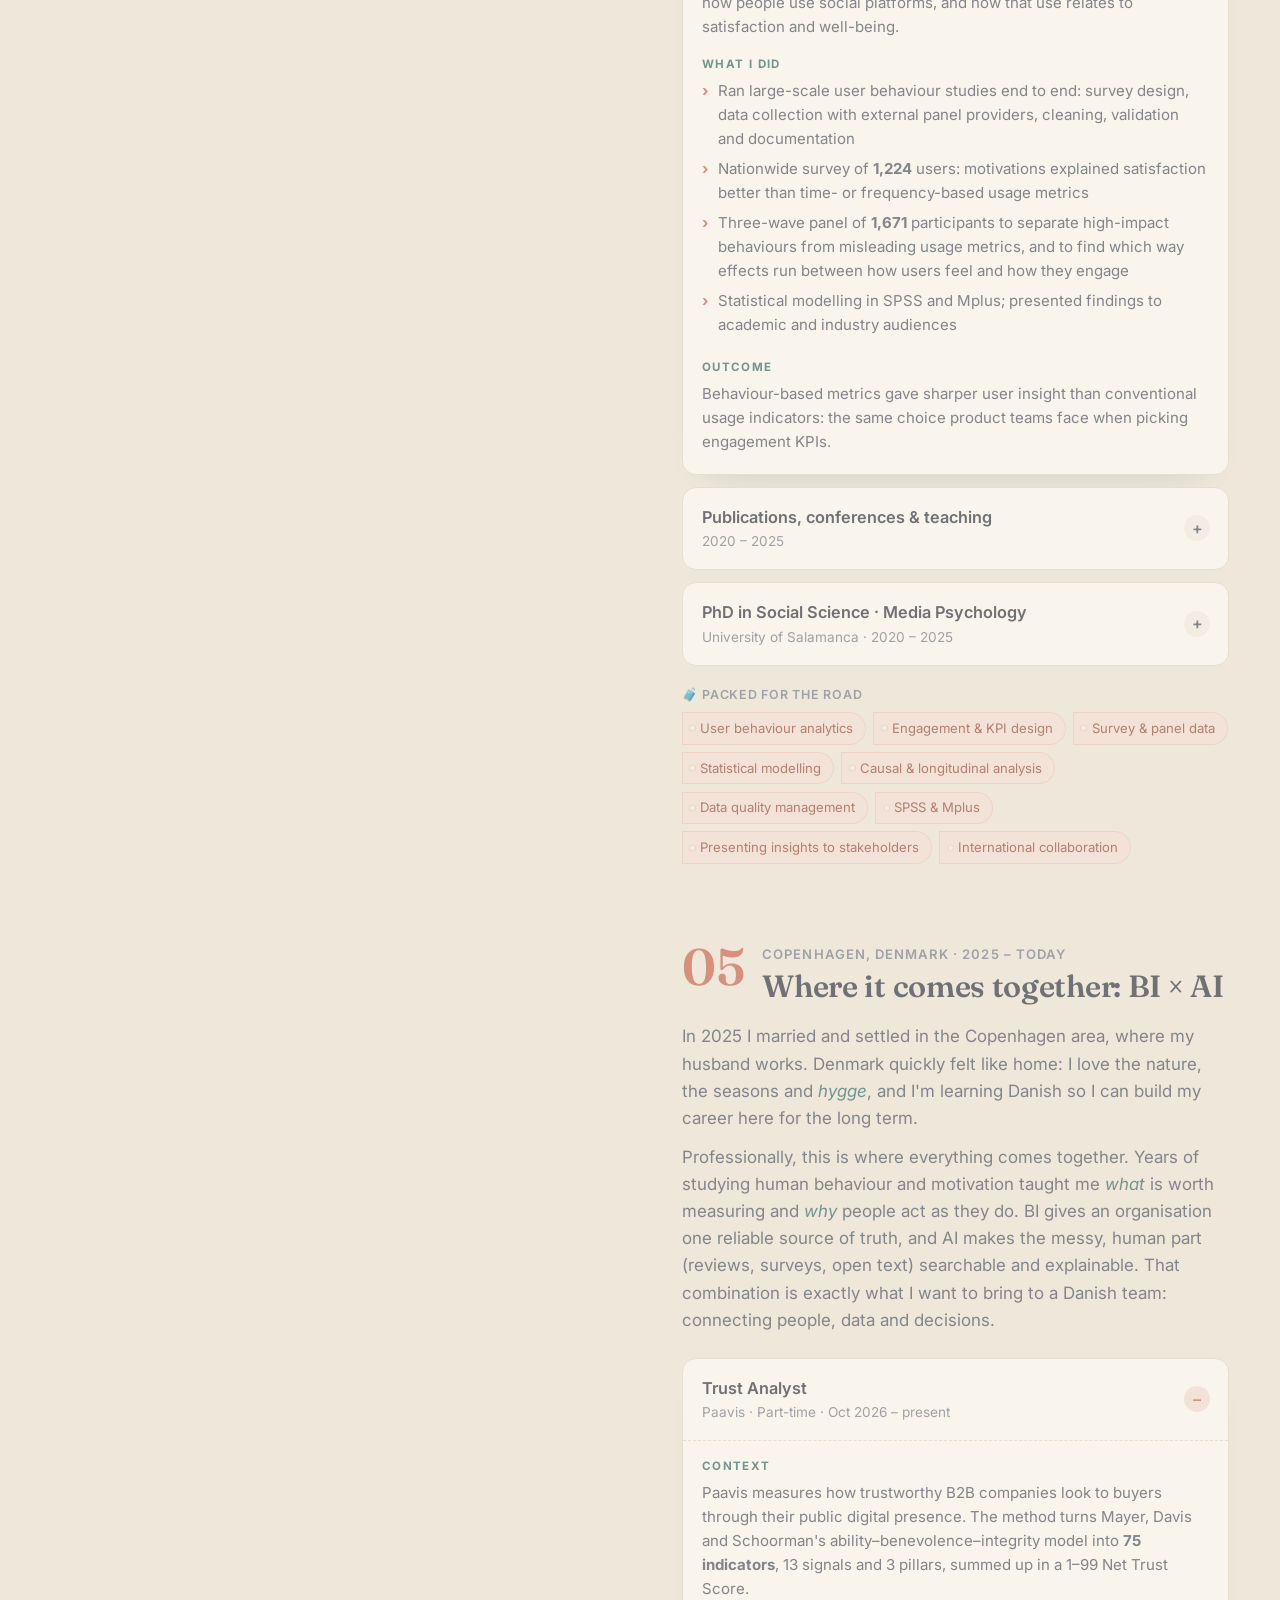
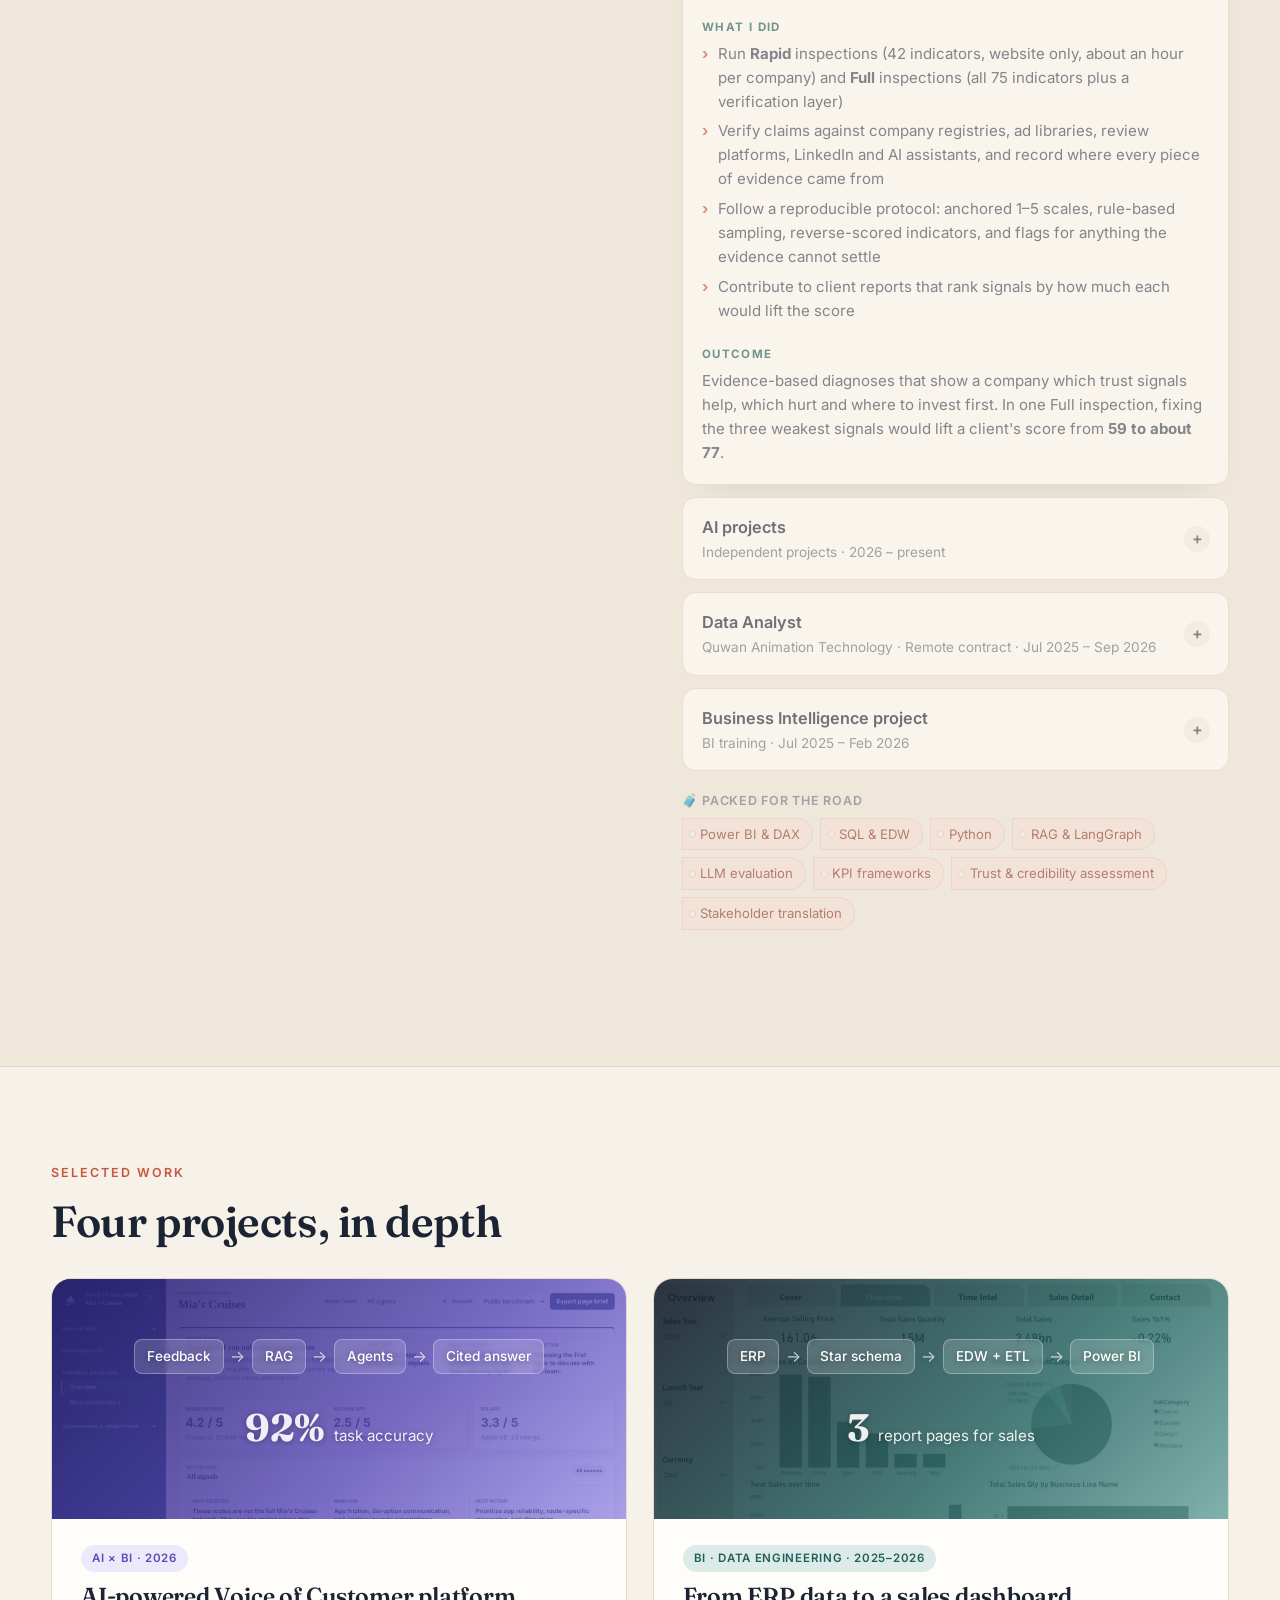
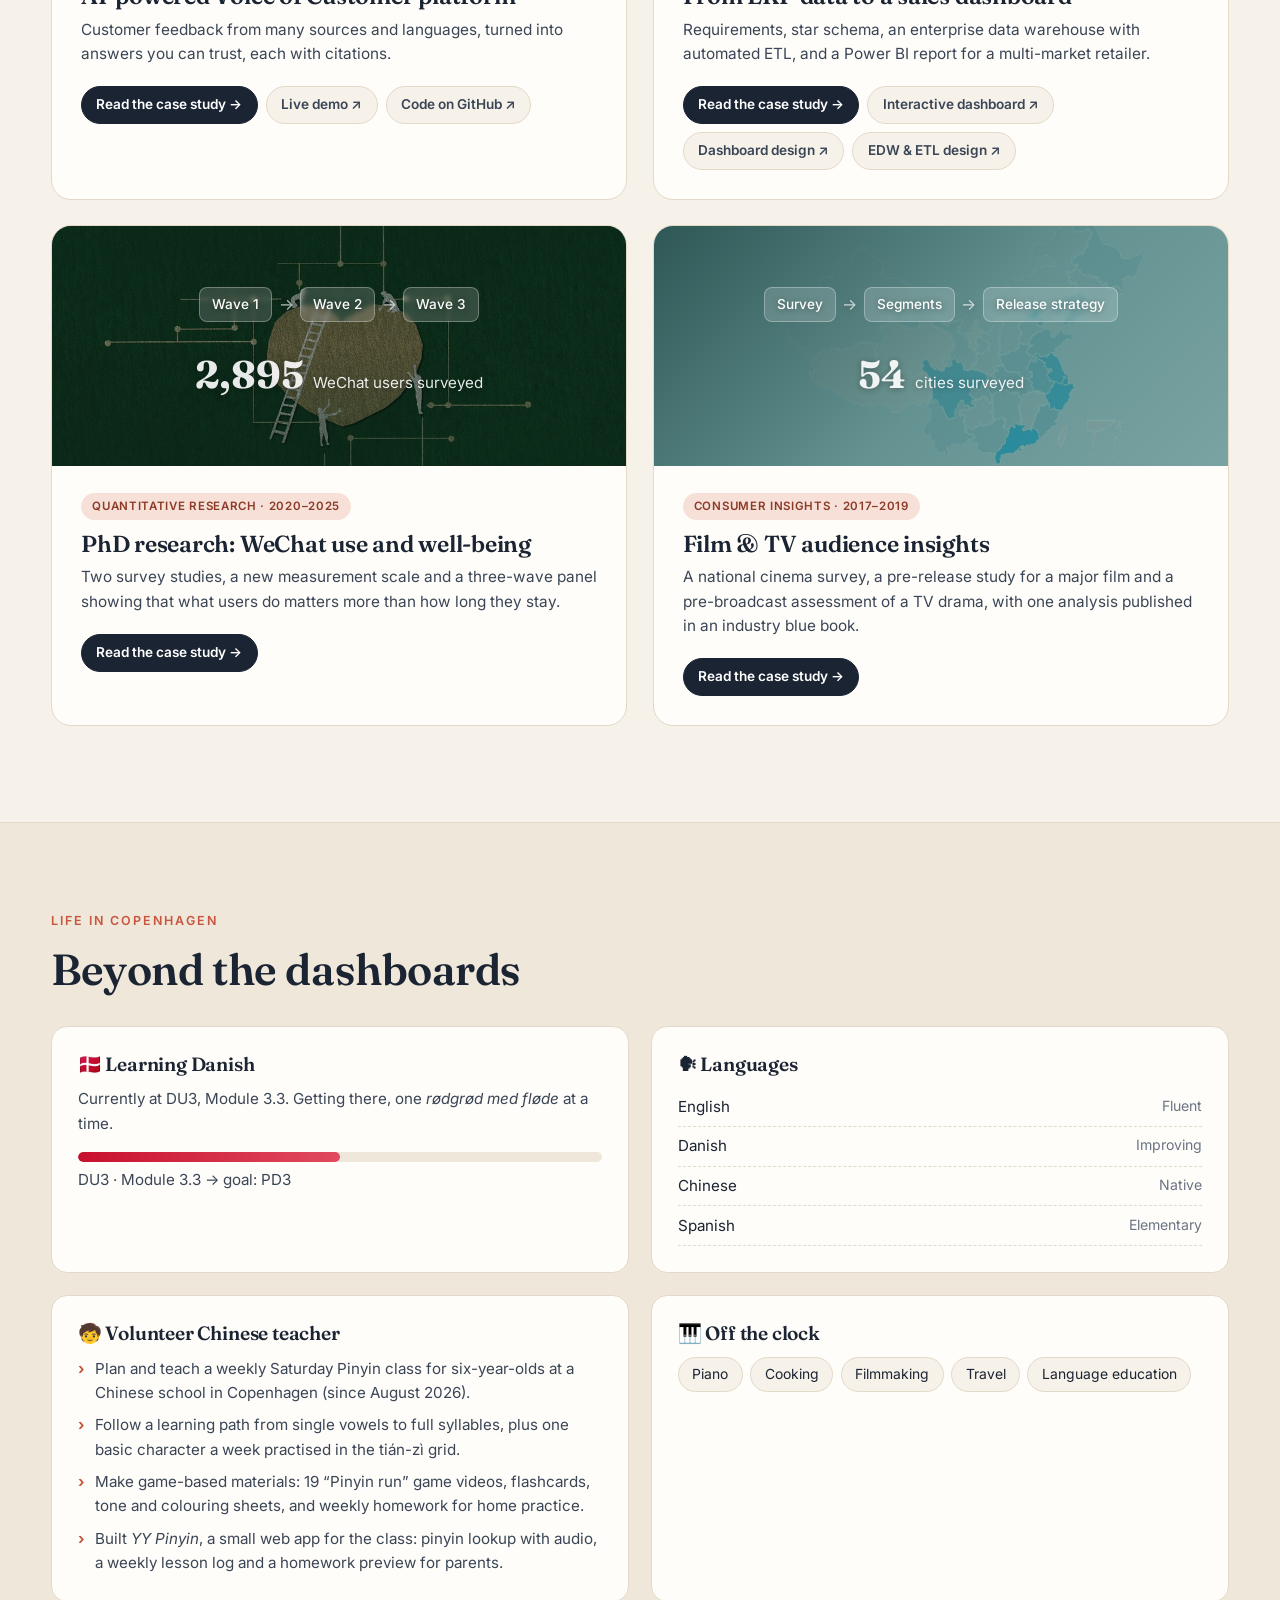
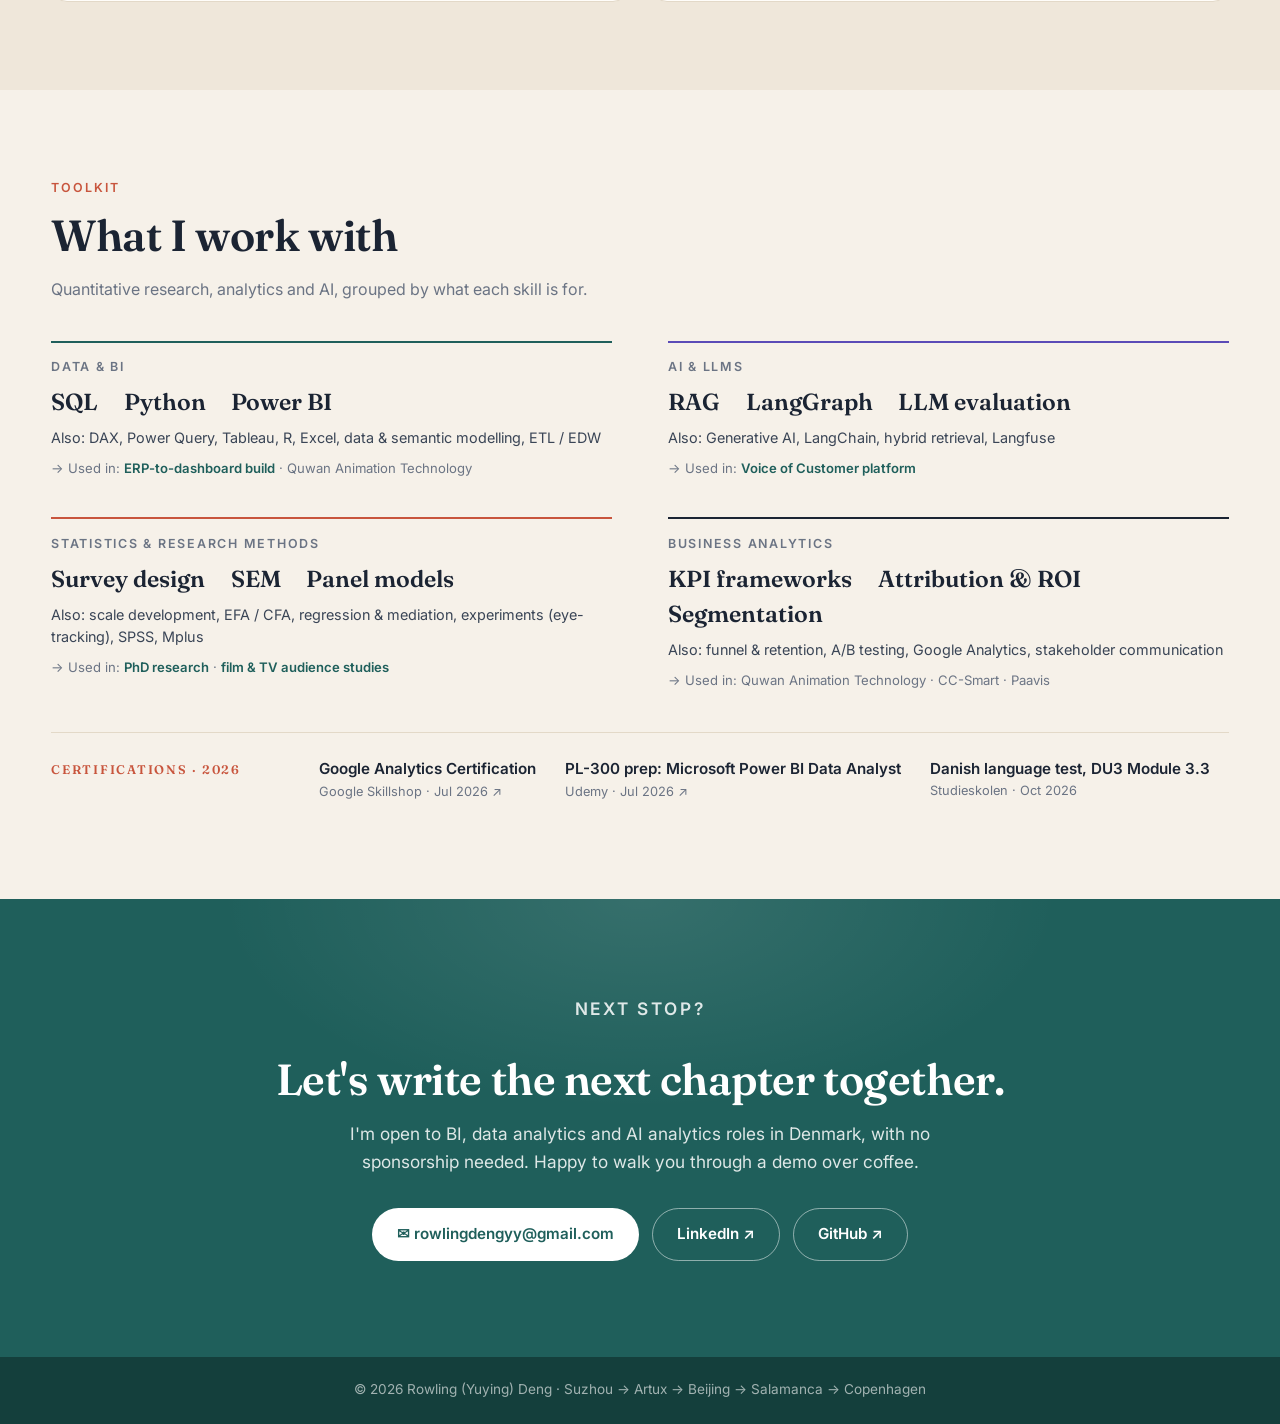
==== commit 4dda949c: "Avatar cover: dark slate blue Co-Authored-By: Claude Opus 5.5 <noreply@anthropic.com> Claude-Session" ====
--- a/index.html
+++ b/index.html
@@ -37,7 +37,7 @@
   <link rel="preconnect" href="https://fonts.googleapis.com" />
   <link rel="preconnect" href="https://fonts.gstatic.com" crossorigin />
   <link href="https://fonts.googleapis.com/css2?family=Inter:wght@400;500;600;700&family=Fraunces:ital,opsz,wght@0,9..144,500;0,9..144,600;1,9..144,500&display=swap" rel="stylesheet" />
-  <link rel="stylesheet" href="style.css?v=202611051357" />
+  <link rel="stylesheet" href="style.css?v=202611051400" />
 </head>
 <body>
 
@@ -687,8 +687,8 @@
   <div class="wrap">© 2026 Rowling (Yuying) Deng · Suzhou → Artux → Beijing → Salamanca → Copenhagen</div>
 </footer>
 
-<script src="i18n.js?v=202611051357"></script>
-<script src="script.js?v=202611051357"></script>
+<script src="i18n.js?v=202611051400"></script>
+<script src="script.js?v=202611051400"></script>
 <script data-goatcounter="https://rowlingdeng.goatcounter.com/count" async src="https://gc.zgo.at/count.js"></script>
 </body>
 </html>
--- a/style.css
+++ b/style.css
@@ -88,7 +88,7 @@
 .hero-contact .ic-in { background: #0a66c2; border-color: #0a66c2; color: #fff; font-weight: 700; font-size: .78rem; }
 
 .hero-card { background: var(--card); border: 1px solid var(--line); border-radius: 18px; padding: 0 0 6px; overflow: hidden; box-shadow: 0 24px 50px -34px rgba(27,36,51,.45); max-width: 340px; justify-self: end; width: 100%; }
-.hc-cover { height: 92px; background: linear-gradient(120deg, #1f5f5b, #4f938c 55%, #c8553d); }
+.hc-cover { height: 84px; background: #2c3a4f; }
 .hero-card img.hc-avatar { width: 136px; height: 136px; border-radius: 50%; object-fit: cover; border: 4px solid var(--card); box-shadow: 0 0 0 1px var(--line), 0 8px 20px -10px rgba(27,36,51,.5); margin: -68px 0 0 22px; position: relative; background: var(--card); }
 .hero-card-body { padding: .7rem 1.4rem 1rem; }
 @media (min-width: 901px) { .hero-card .hc-loc, .hero-card .hc-open { white-space: nowrap; } }
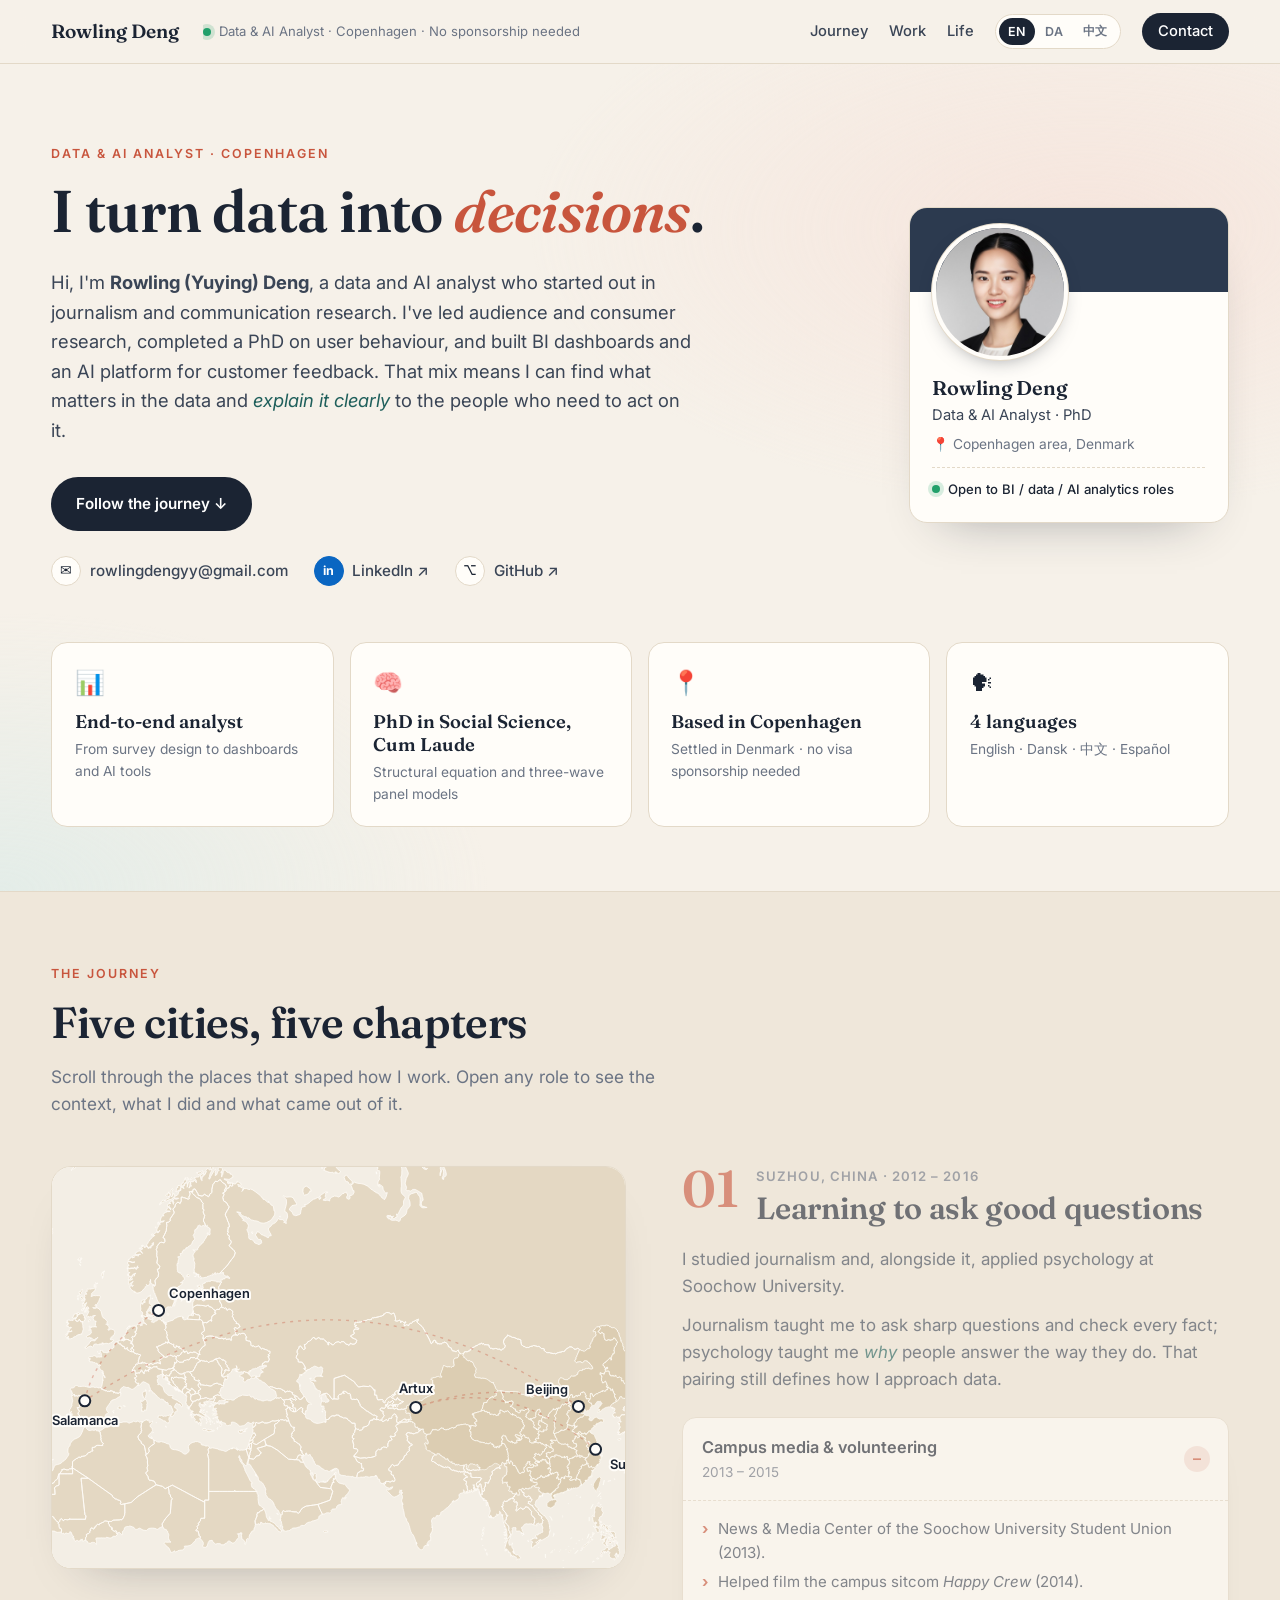
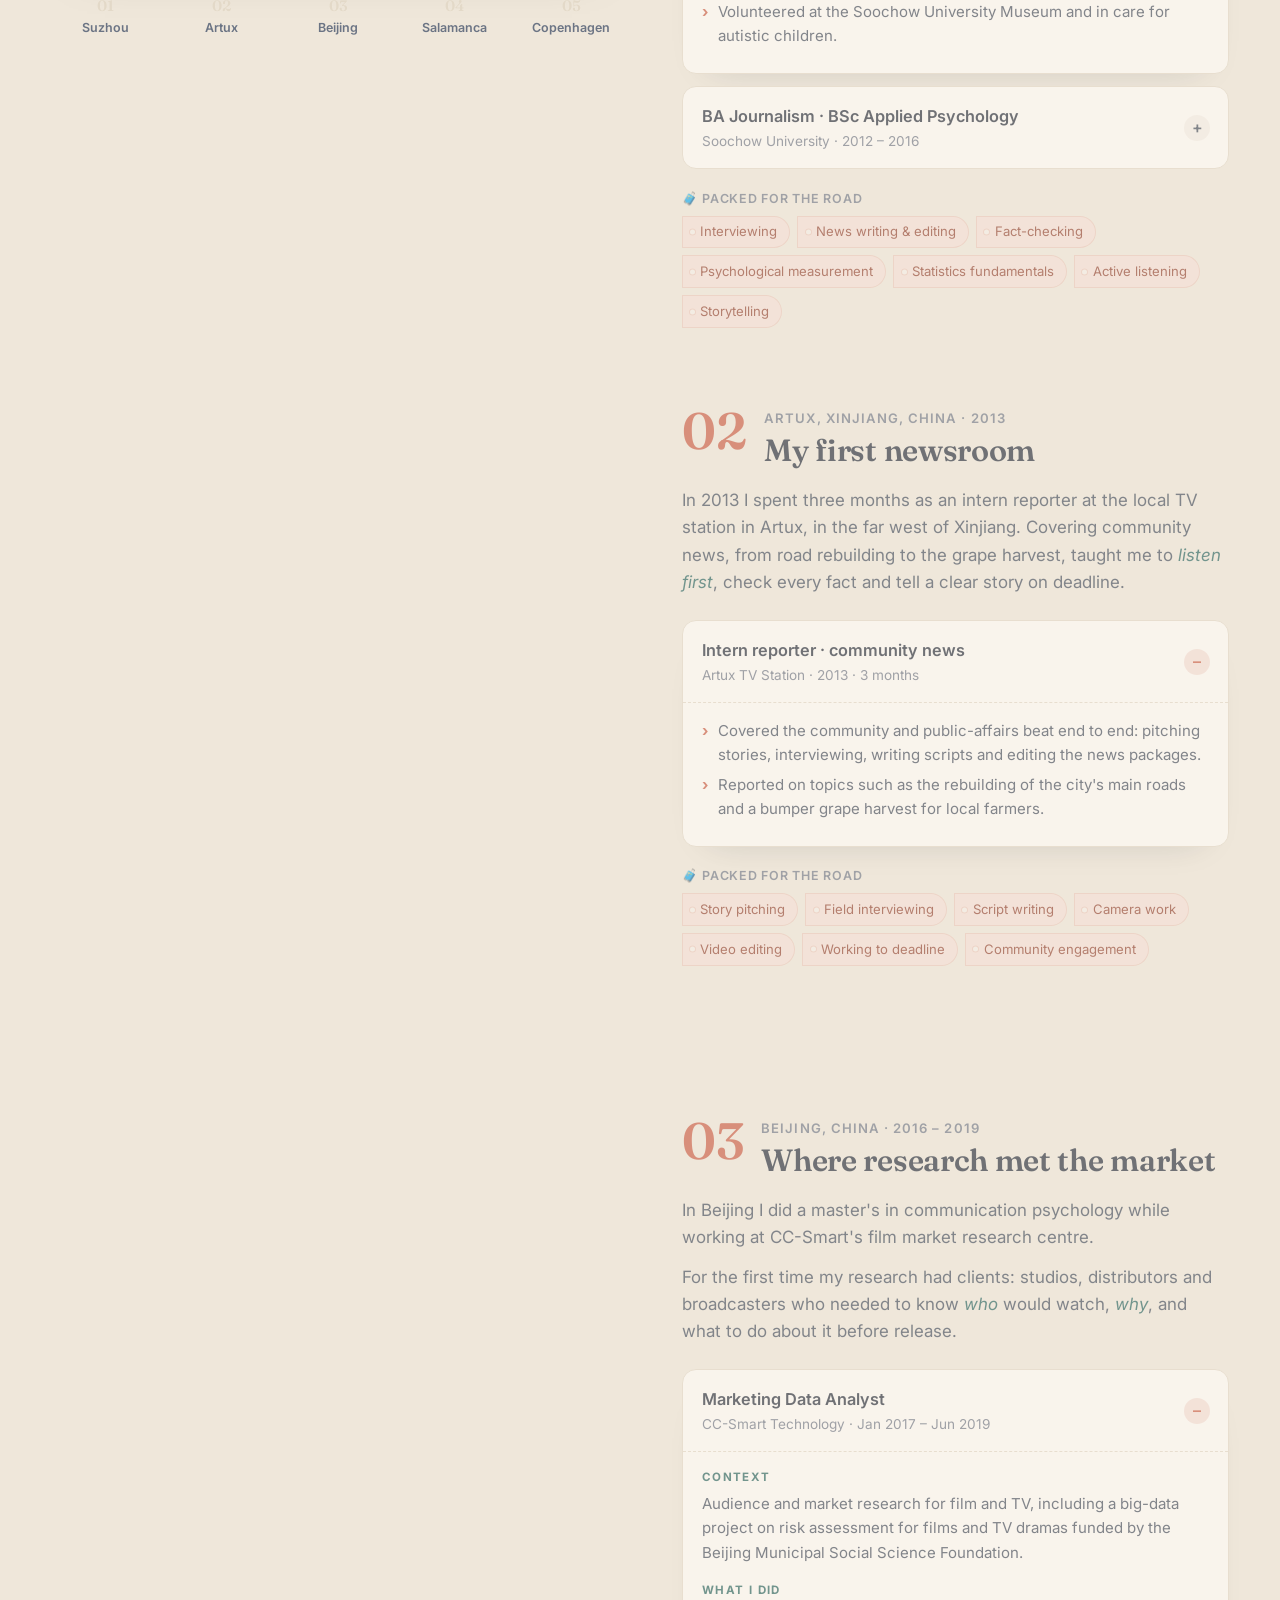
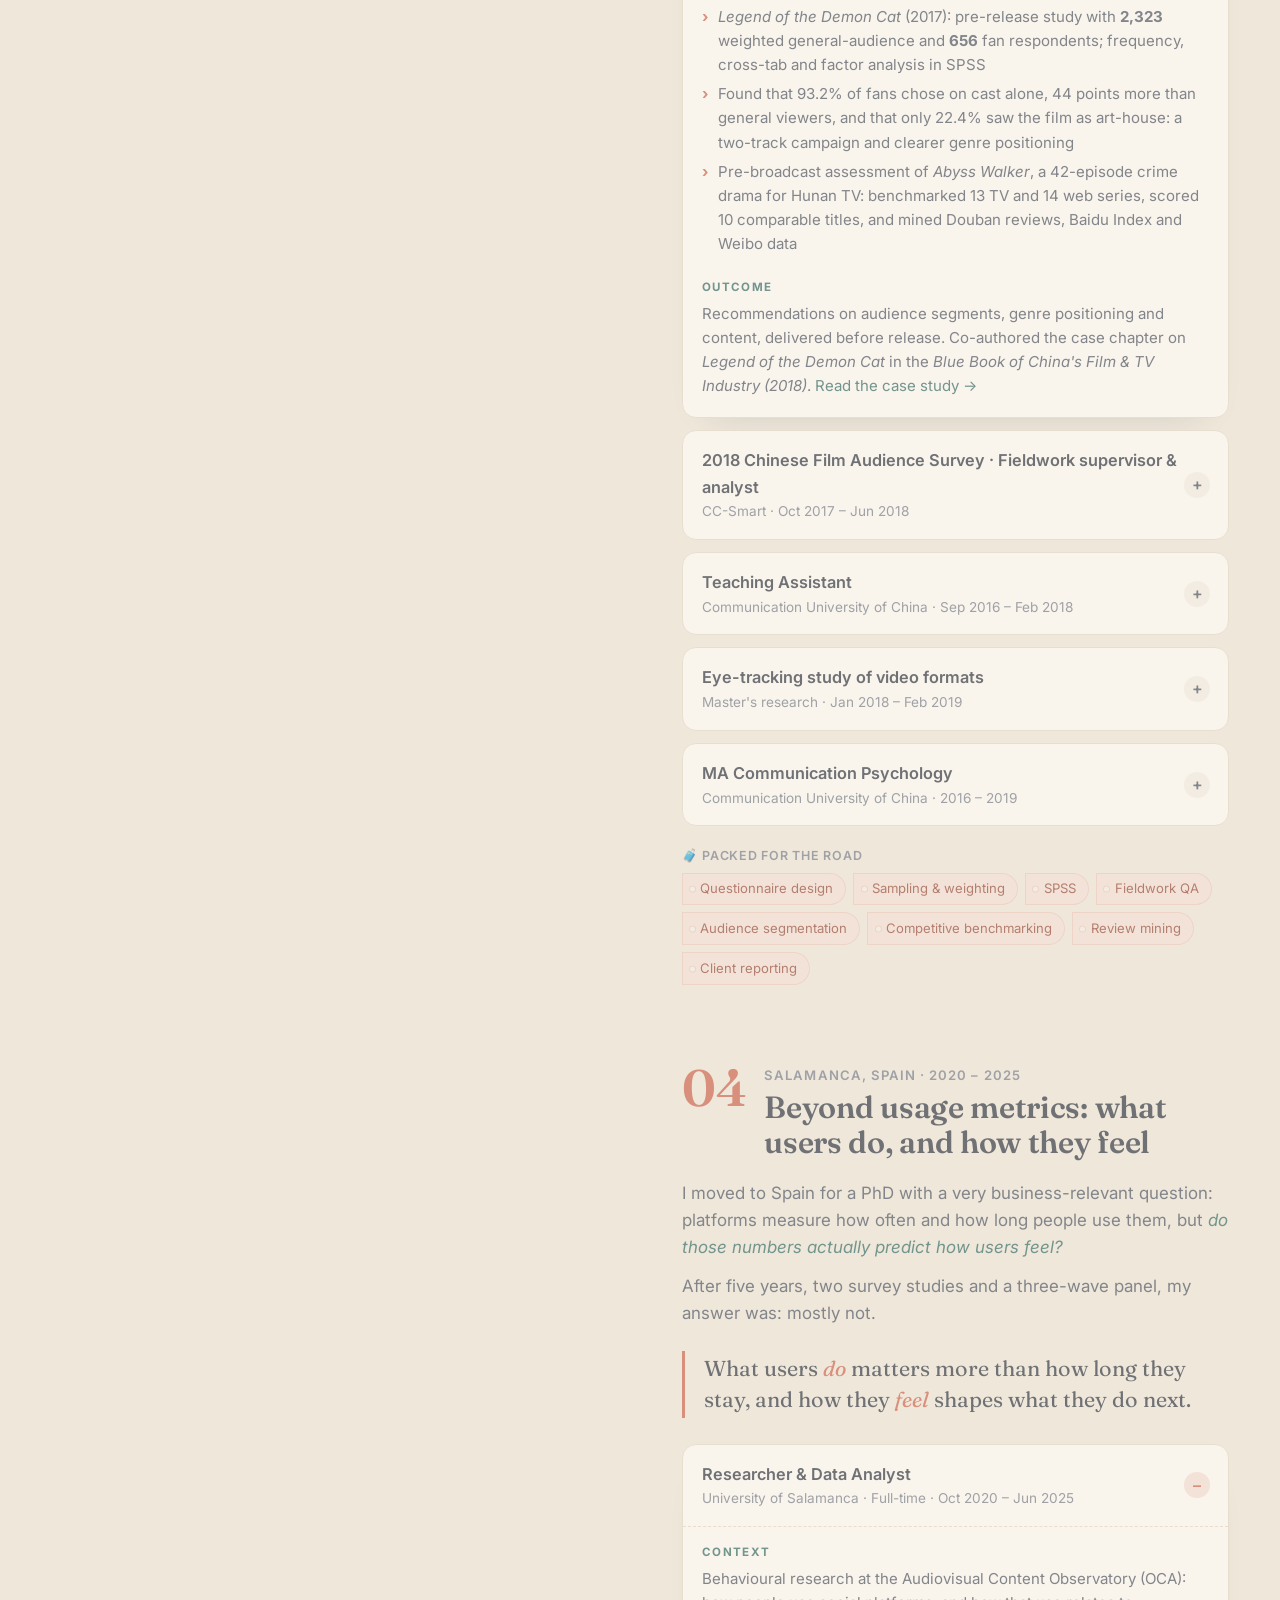
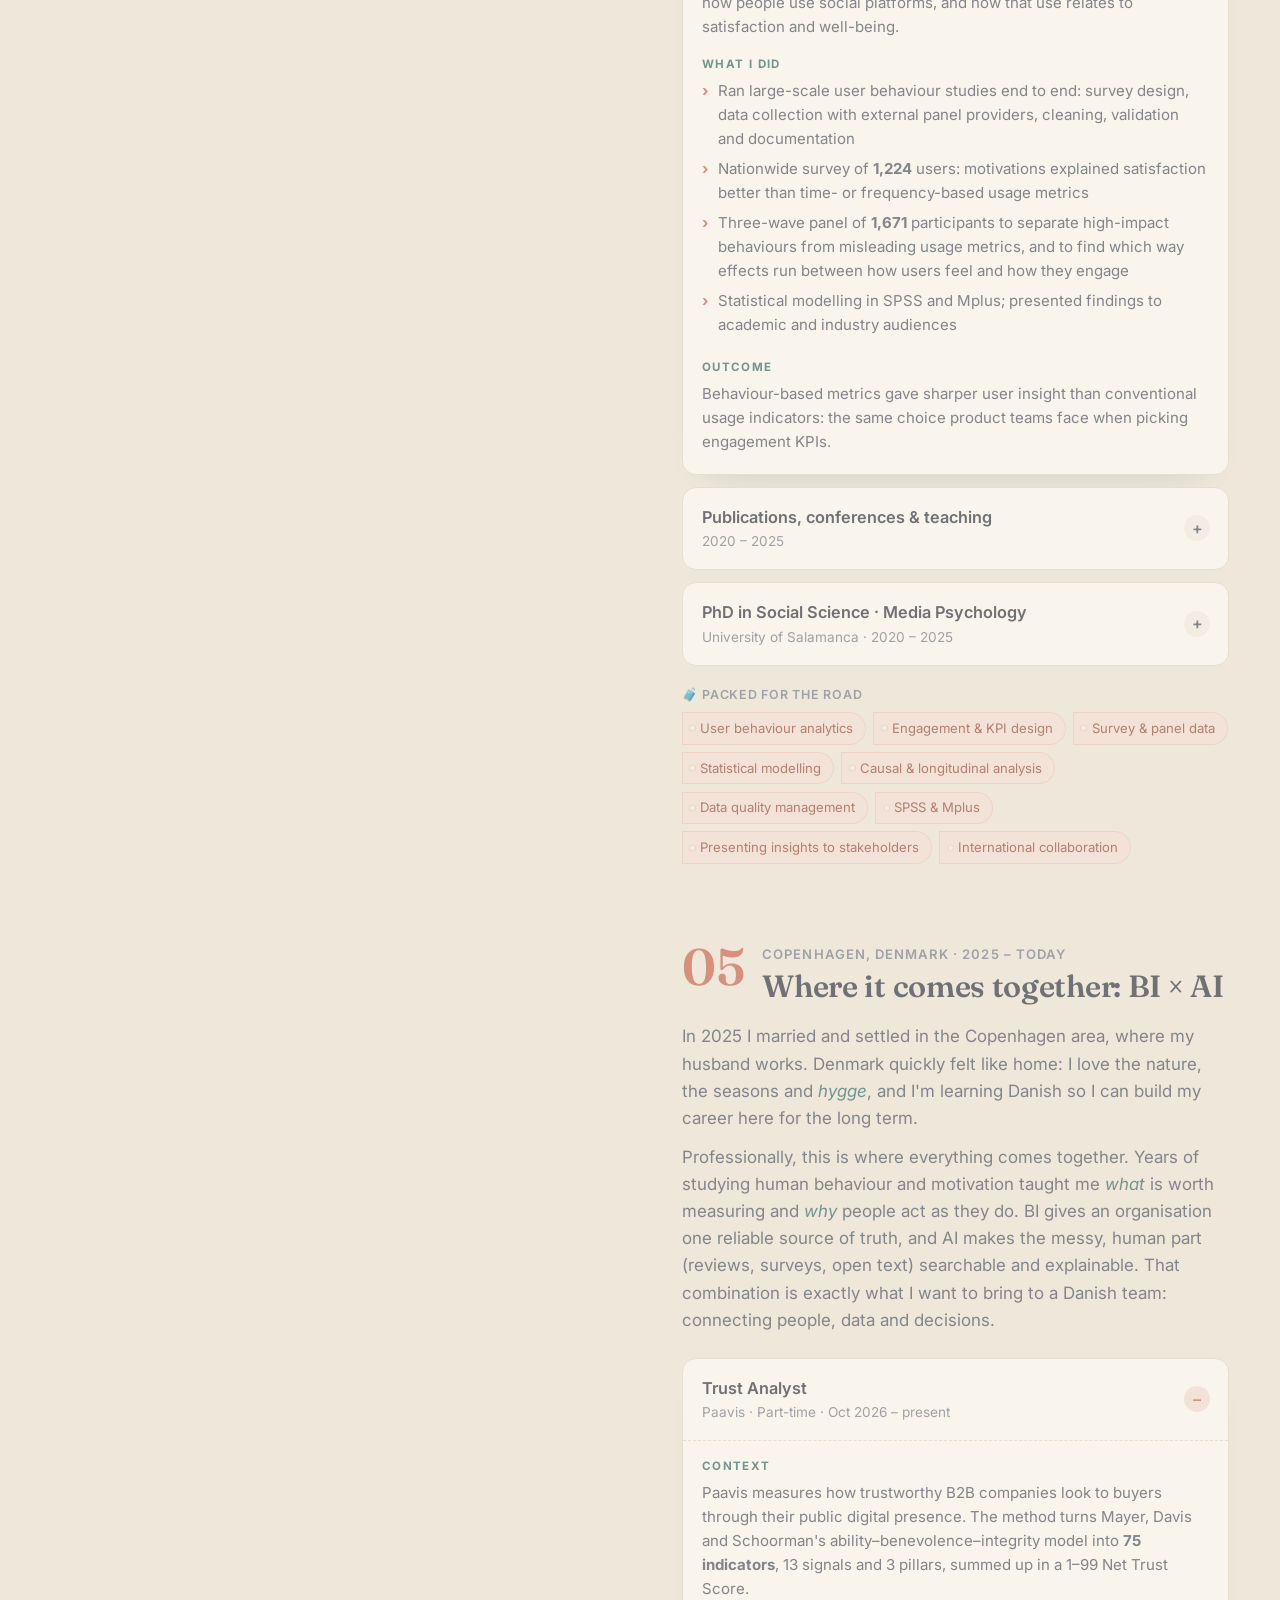
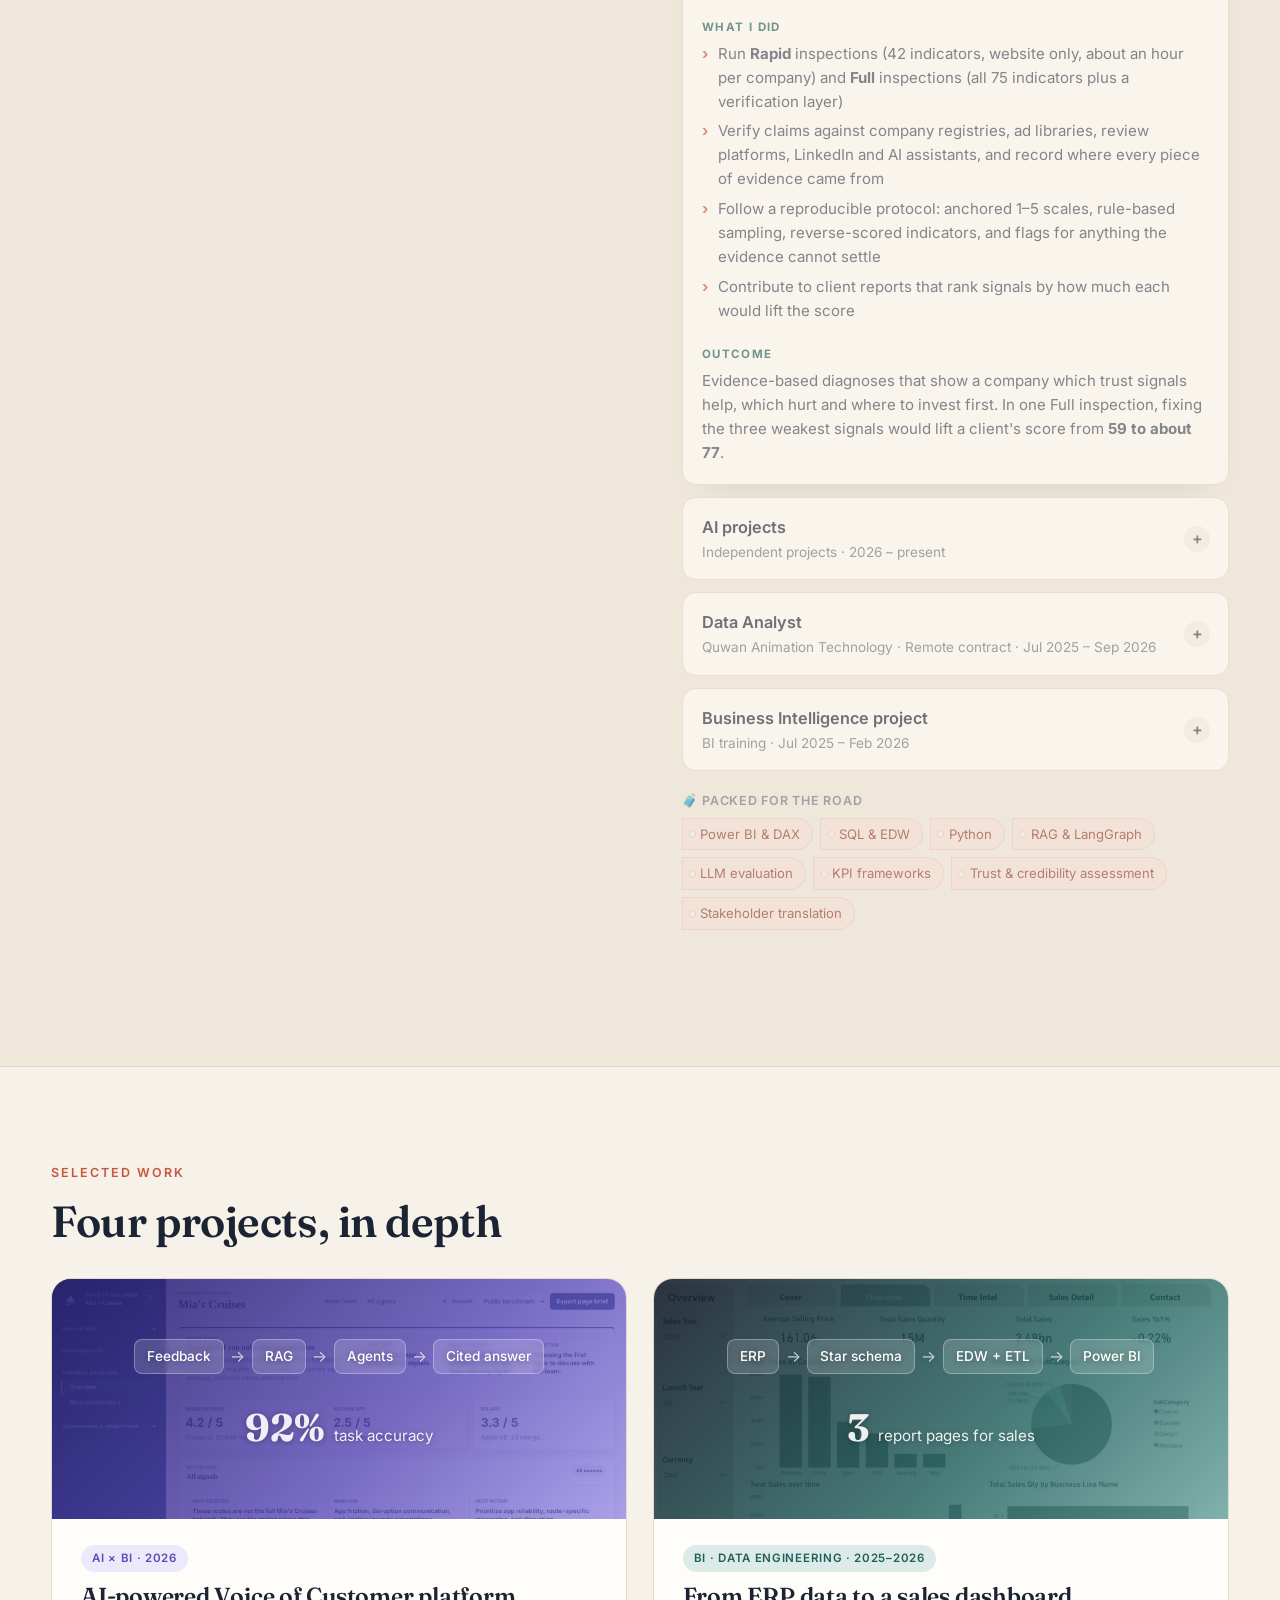
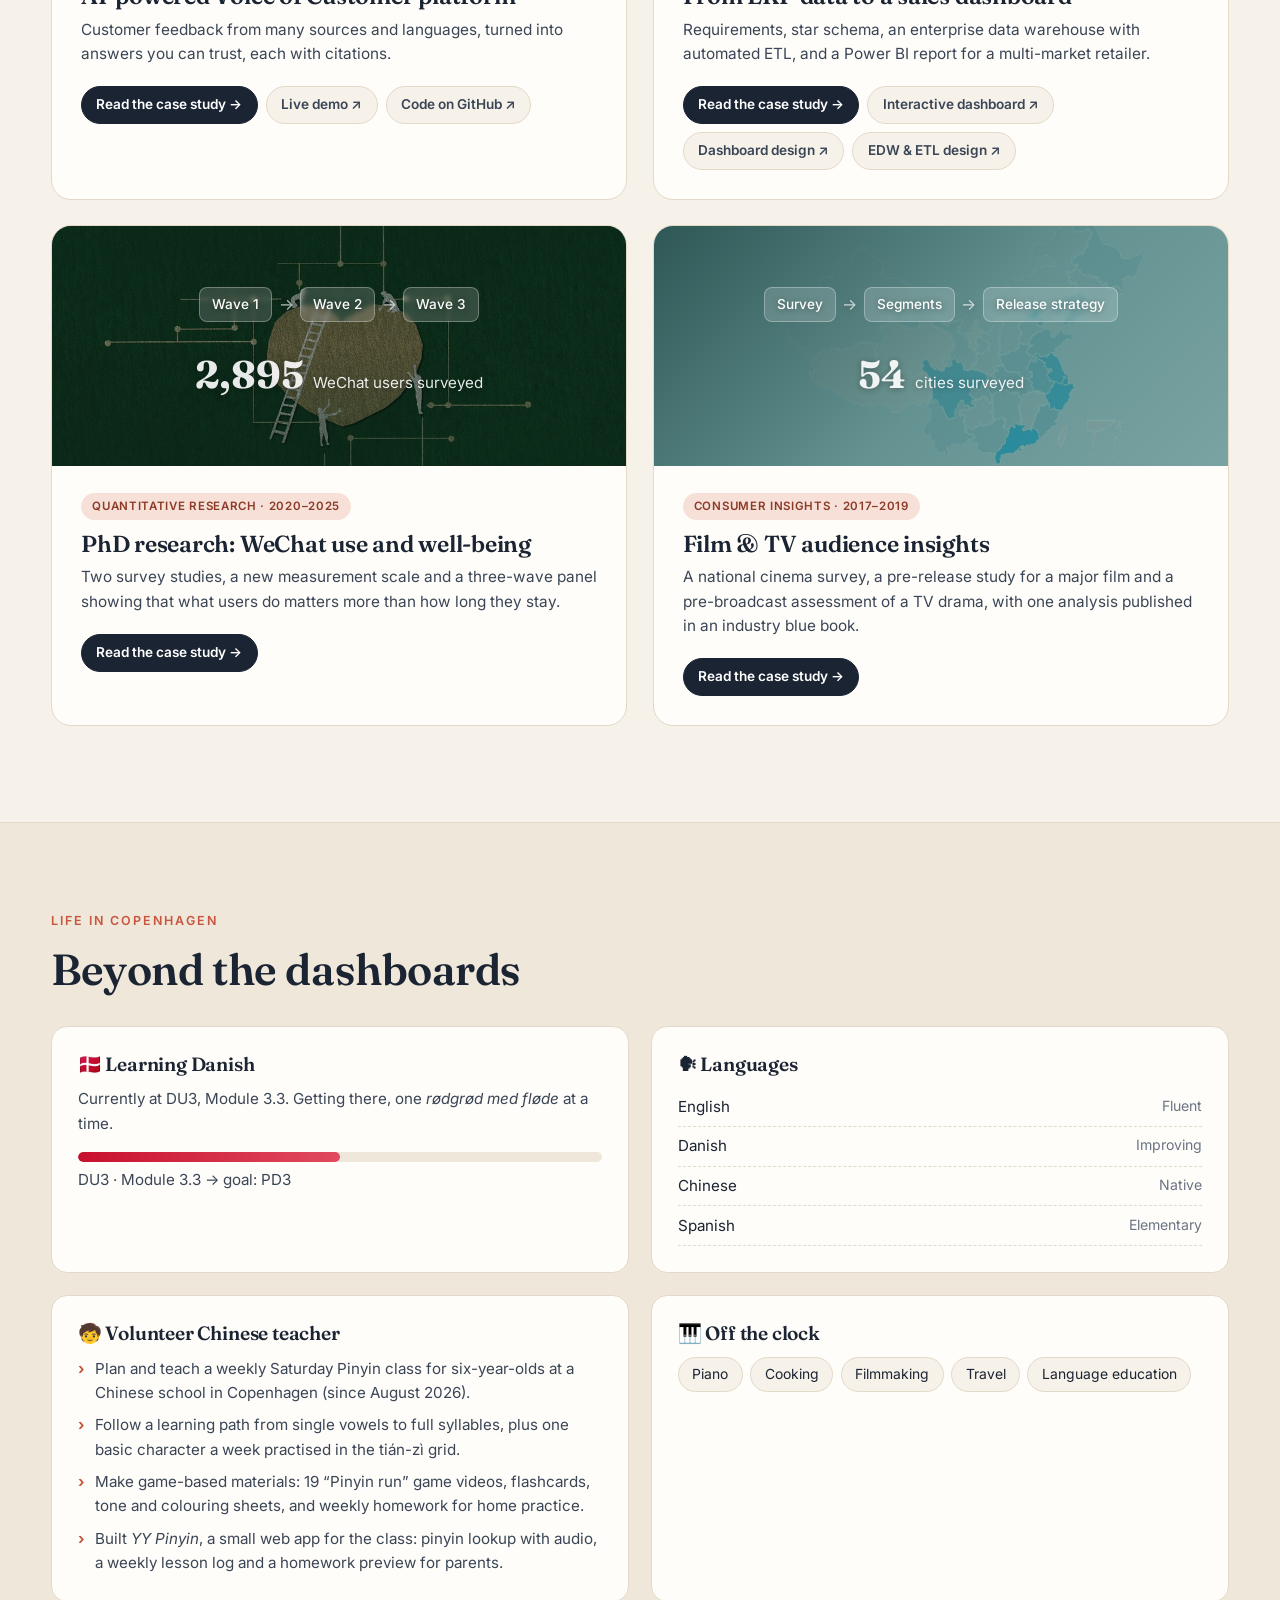
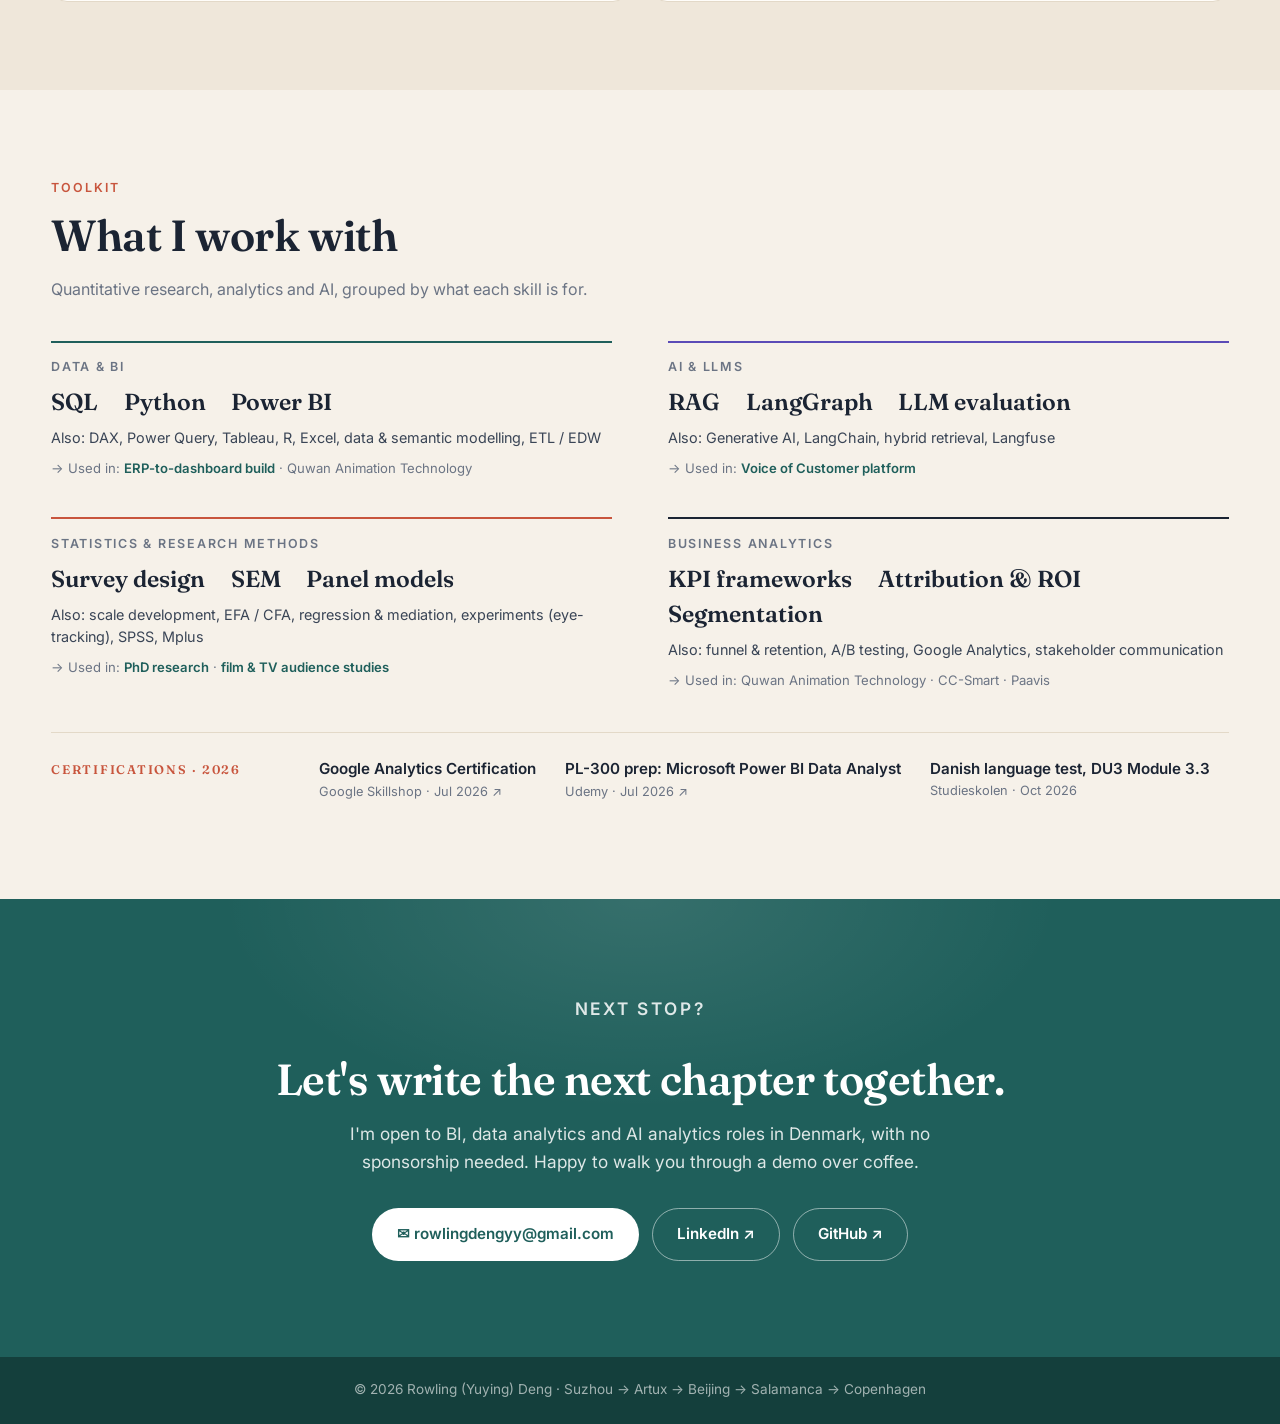
==== commit 8b9bfab6: "Remove papers summary line Co-Authored-By: Claude Opus 5.5 <noreply@anthropic.com> Claude-Session: h" ====
--- a/index.html
+++ b/index.html
@@ -37,7 +37,7 @@
   <link rel="preconnect" href="https://fonts.googleapis.com" />
   <link rel="preconnect" href="https://fonts.gstatic.com" crossorigin />
   <link href="https://fonts.googleapis.com/css2?family=Inter:wght@400;500;600;700&family=Fraunces:ital,opsz,wght@0,9..144,500;0,9..144,600;1,9..144,500&display=swap" rel="stylesheet" />
-  <link rel="stylesheet" href="style.css?v=202611051400" />
+  <link rel="stylesheet" href="style.css?v=202611051401" />
 </head>
 <body>
 
@@ -352,7 +352,7 @@
             <div class="role-body">
               <div class="pubs">
                 <details class="pub">
-                  <summary data-i18n="c4.p1"><span class="pub-k">Papers</span> 3 peer-reviewed journal articles (2023) and 3 in progress</summary>
+                  <summary data-i18n="c4.p1"><span class="pub-k">Papers</span></summary>
                   <ol class="pub-list"><li><span class="pub-t"><a href="https://doi.org/10.1177/20552076231187474" target="_blank" rel="noopener">How did Chinese public health authorities promote COVID-19 vaccination on social media? A content analysis of vaccination promotion posts ↗</a></span><span class="pub-m"><em>Digital Health</em>, 9 (2023) · Luo, Dai, <strong>Deng*</strong> &amp; Chen</span></li><li><span class="pub-t"><a href="https://doi.org/10.3390/ijerph20042897" target="_blank" rel="noopener">Does Internet use promote subjective well-being? Evidence from different age groups based on CGSS 2017 data ↗</a></span><span class="pub-m"><em>International Journal of Environmental Research and Public Health</em>, 20(4) (2023) · Yan, <strong>Deng*</strong>, Igartua &amp; Song</span></li><li><span class="pub-t"><a href="http://dx.doi.org/10.17502/mrcs.v11i1.619" target="_blank" rel="noopener">Did #MeToo advance the feminist movement in China? A case study of sexual harassment: power relations and morality ↗</a></span><span class="pub-m"><em>Methaodos. Revista de Ciencias Sociales</em>, 11(1) (2023) · <strong>Deng*</strong> &amp; Chen</span></li><li><span class="pub-t">Why do people use WeChat? Motivation and satisfaction, and the mediating role of attachment</span><span class="pub-m">In revision · <strong>Deng</strong> &amp; Igartua</span> <span class="pub-note">Work in progress</span></li><li><span class="pub-t">Active WeChat and Weibo use and subjective well-being: the mediating role of social support and social comparison</span><span class="pub-m">In revision · <strong>Deng</strong> &amp; Yan</span> <span class="pub-note">Work in progress</span></li><li><span class="pub-t">Is time important? WeChat use behaviour and subjective well-being</span><span class="pub-m">Data analysis · <strong>Deng</strong> &amp; Igartua</span> <span class="pub-note">Work in progress</span></li></ol>
                 </details>
                 <details class="pub">
@@ -687,8 +687,8 @@
   <div class="wrap">© 2026 Rowling (Yuying) Deng · Suzhou → Artux → Beijing → Salamanca → Copenhagen</div>
 </footer>
 
-<script src="i18n.js?v=202611051400"></script>
-<script src="script.js?v=202611051400"></script>
+<script src="i18n.js?v=202611051401"></script>
+<script src="script.js?v=202611051401"></script>
 <script data-goatcounter="https://rowlingdeng.goatcounter.com/count" async src="https://gc.zgo.at/count.js"></script>
 </body>
 </html>
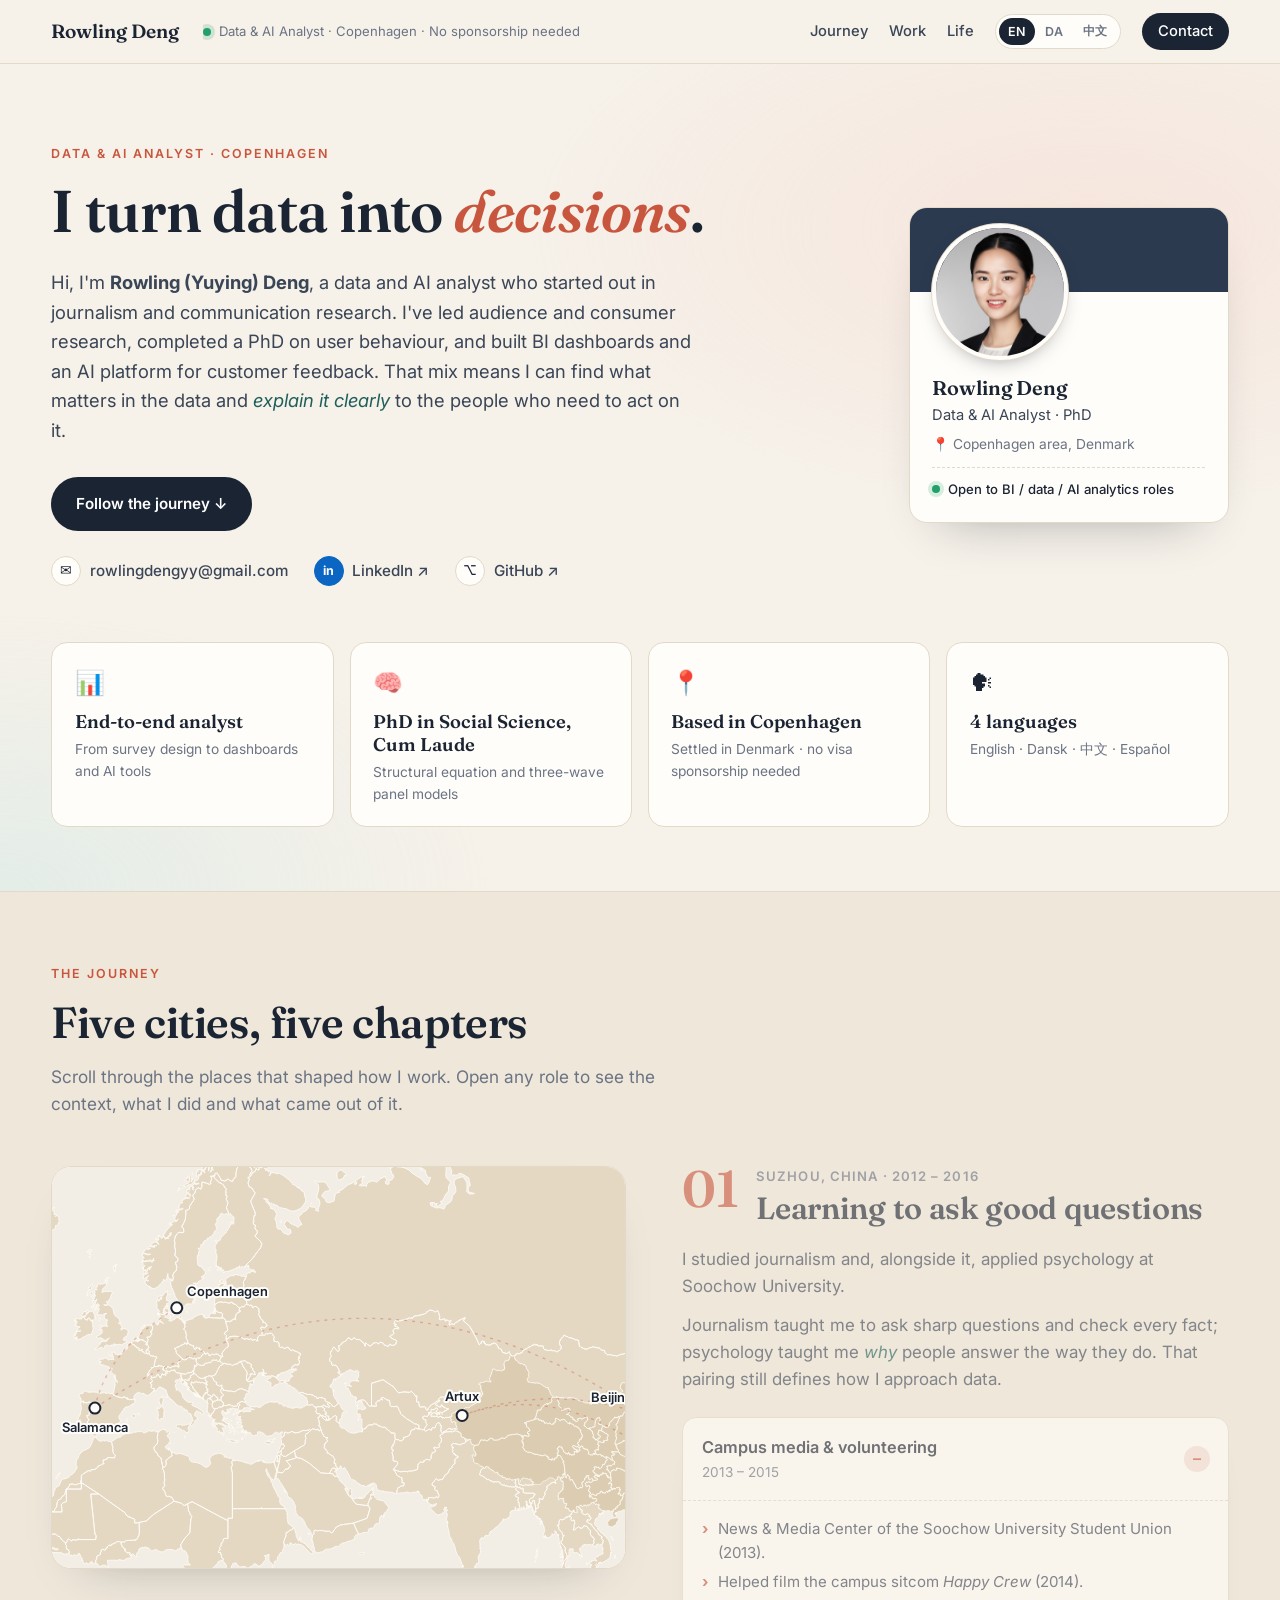
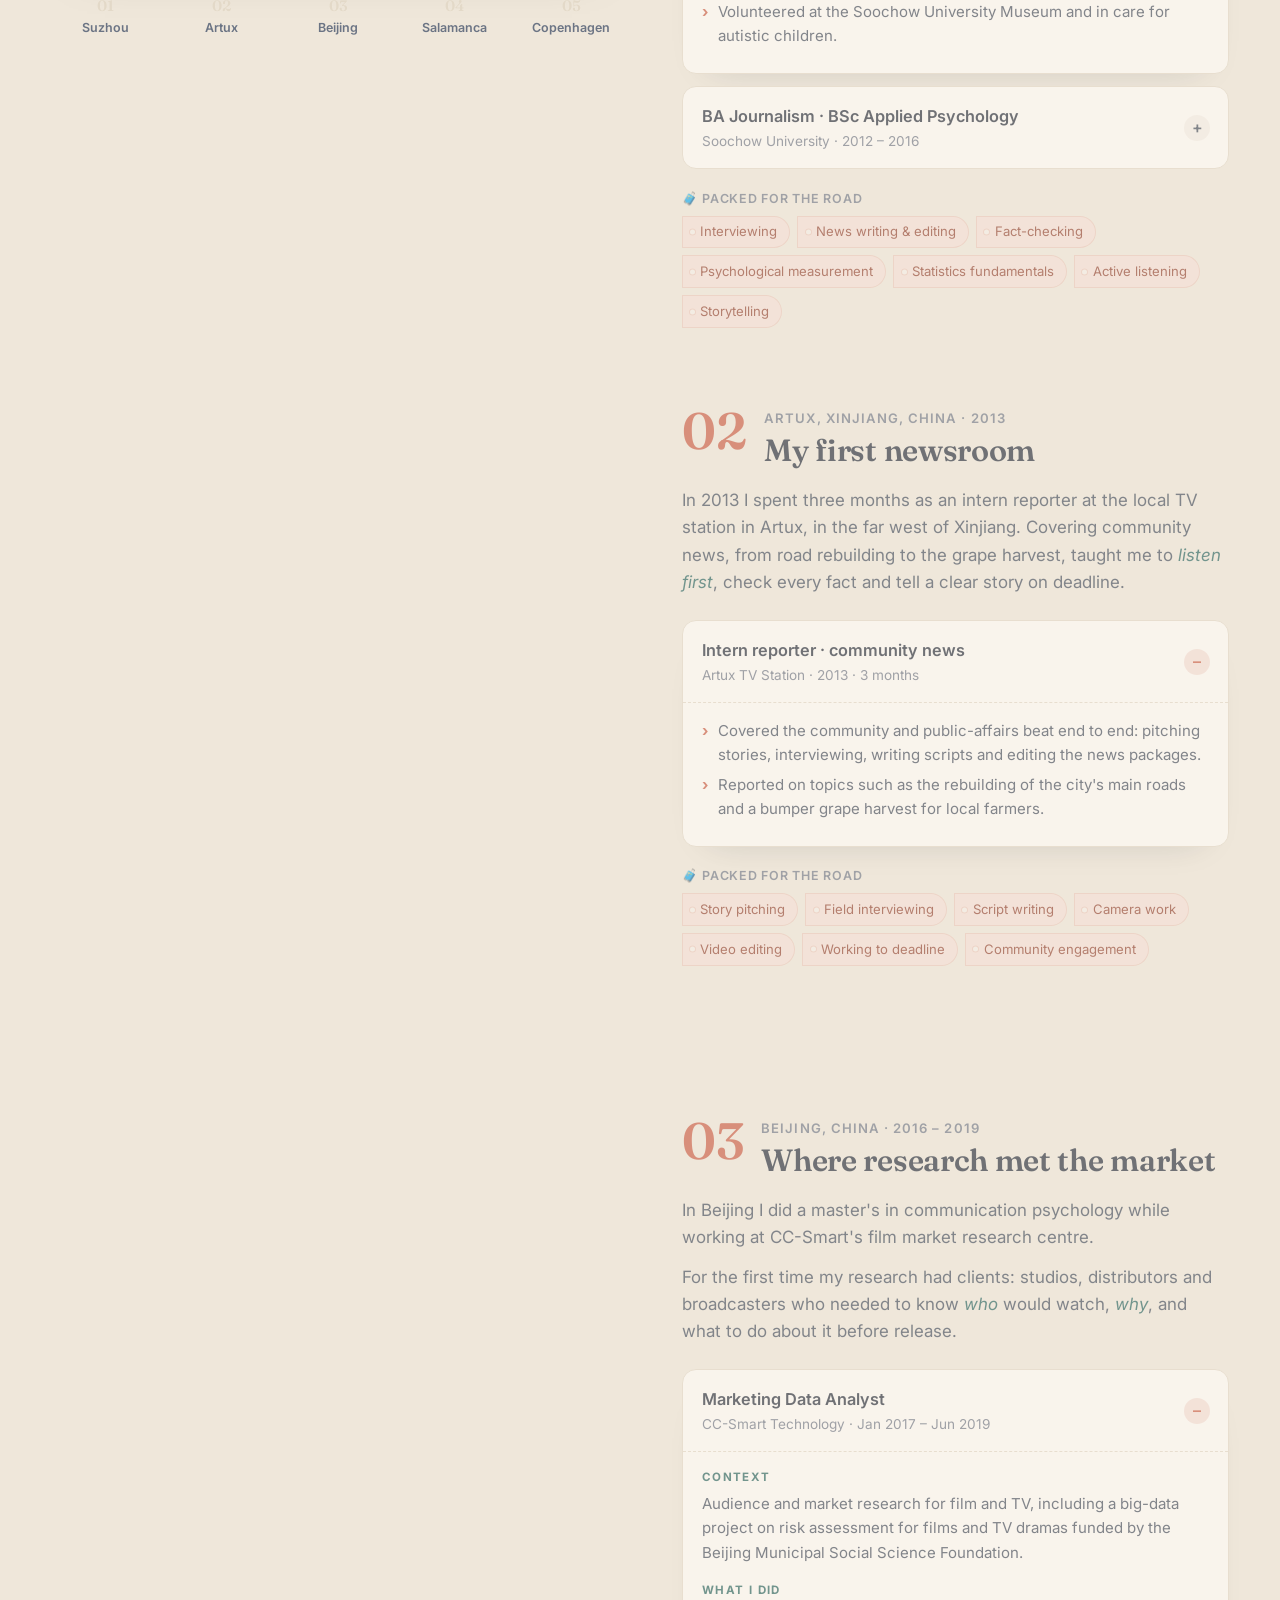
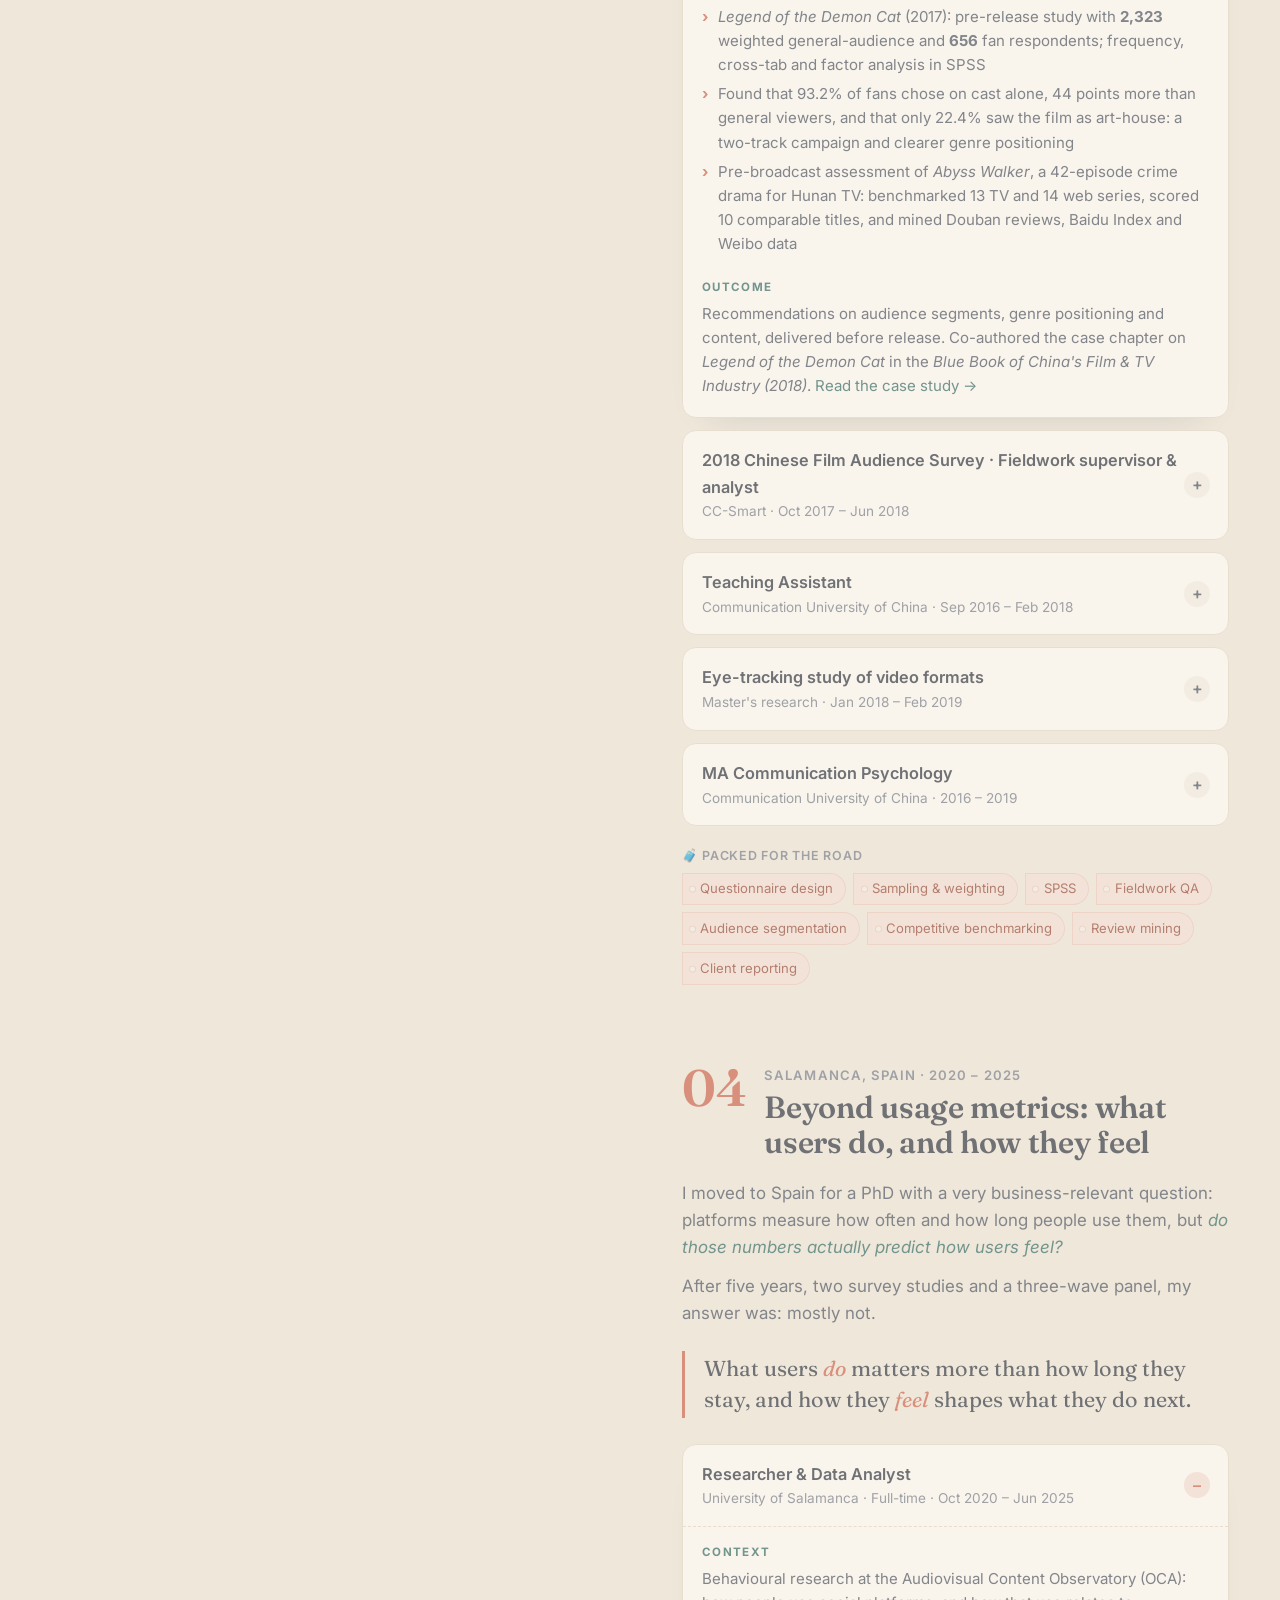
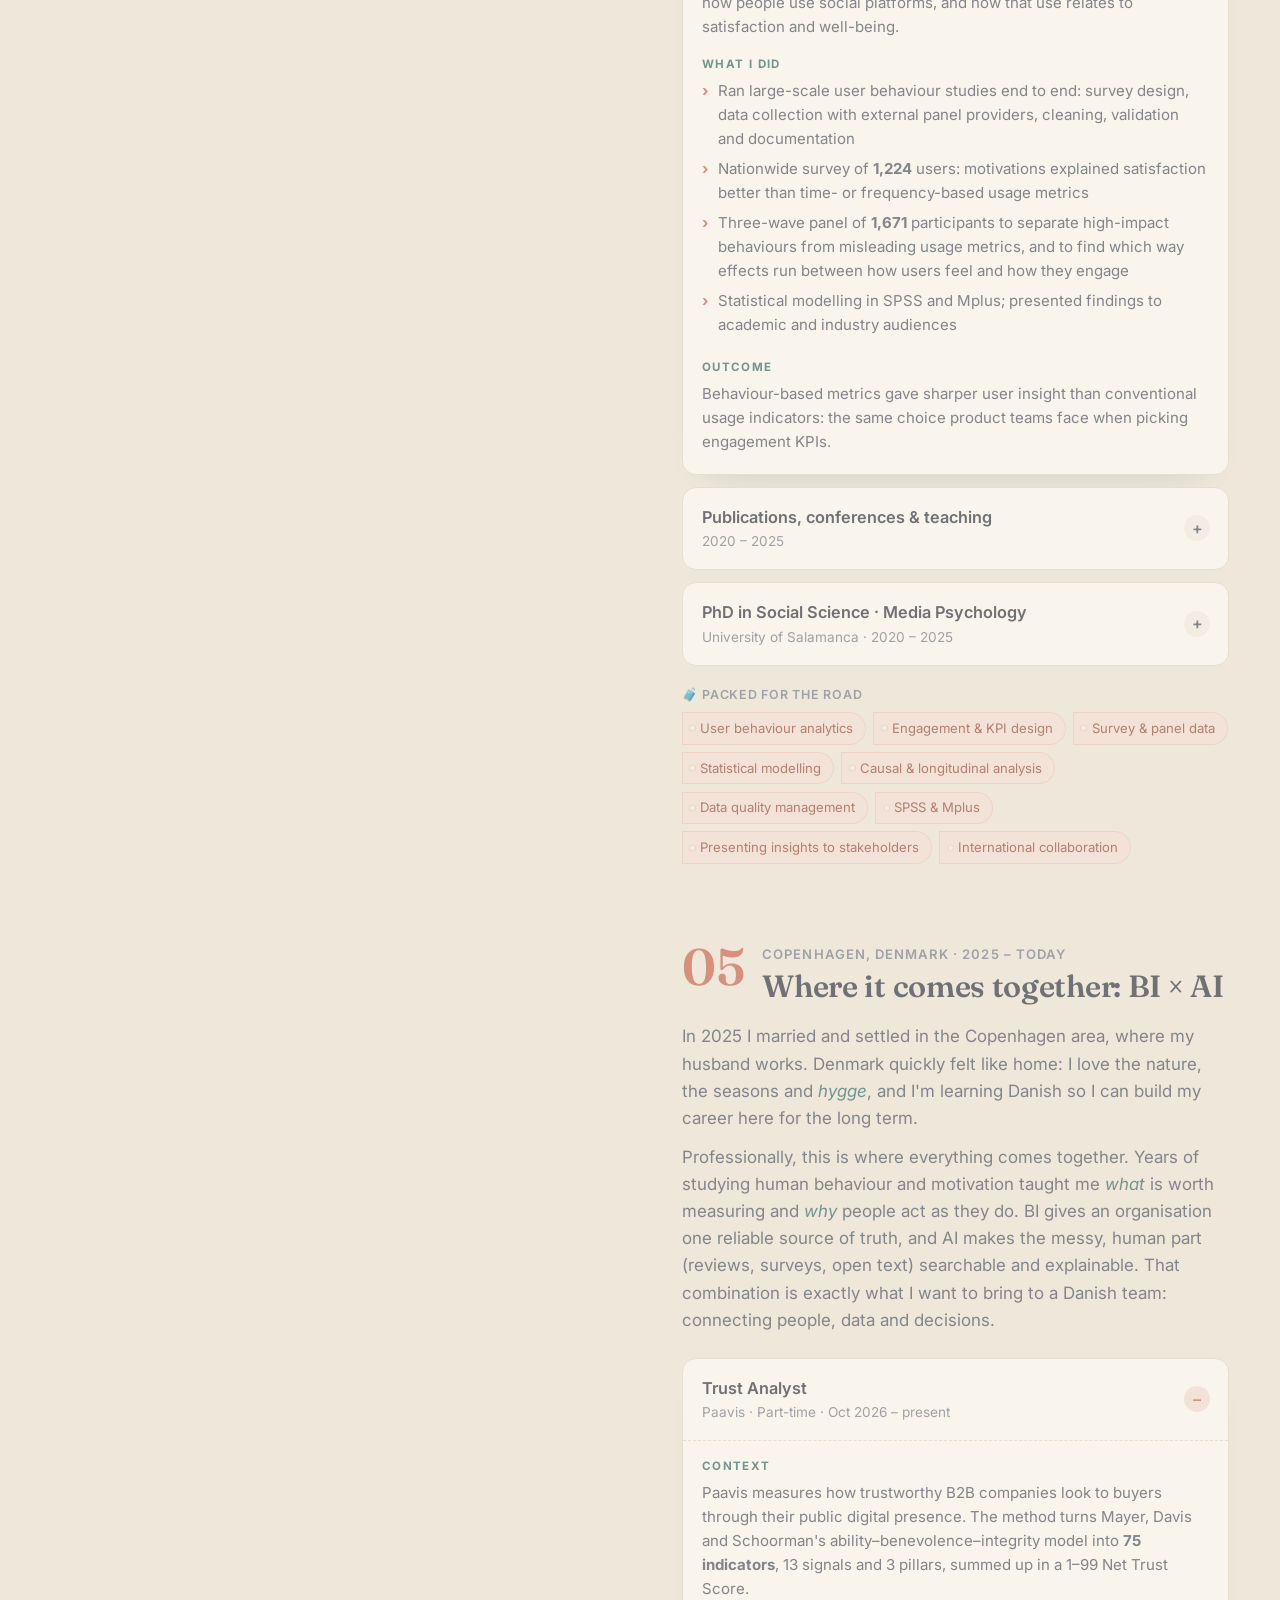
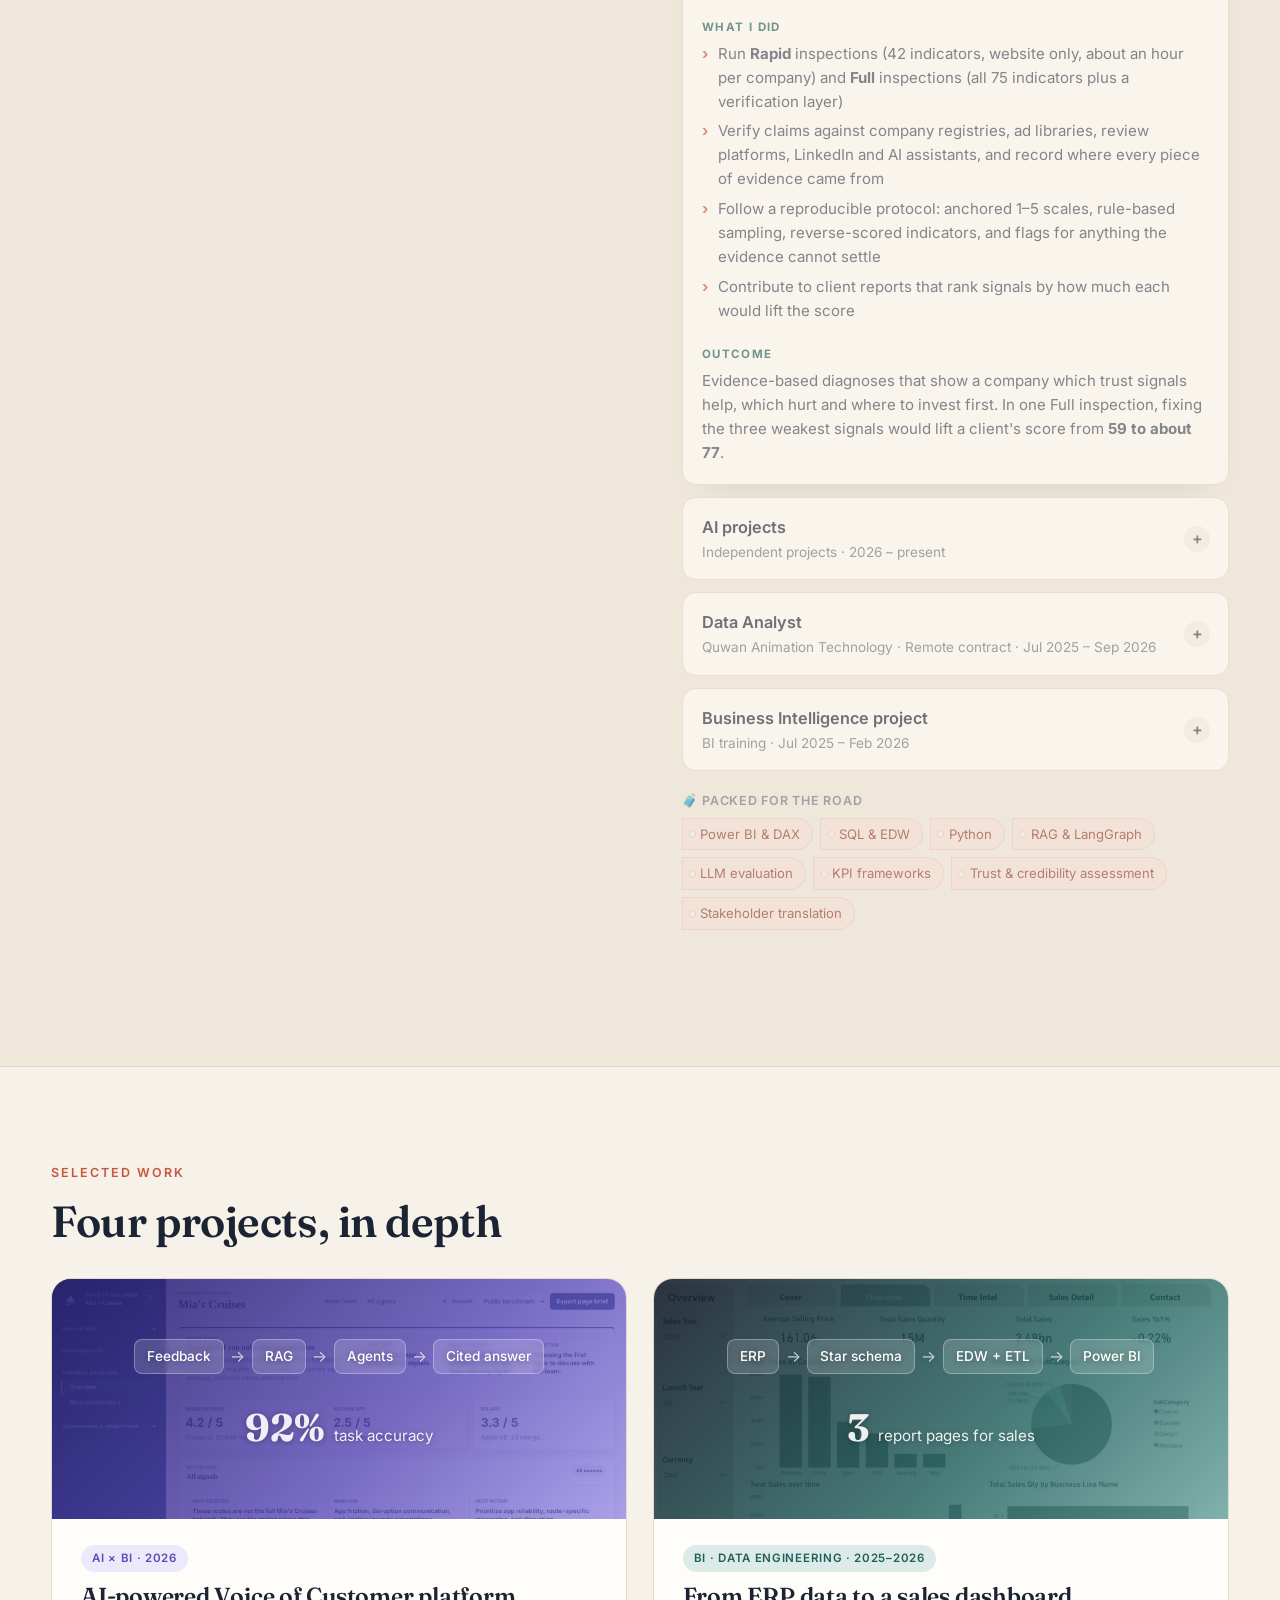
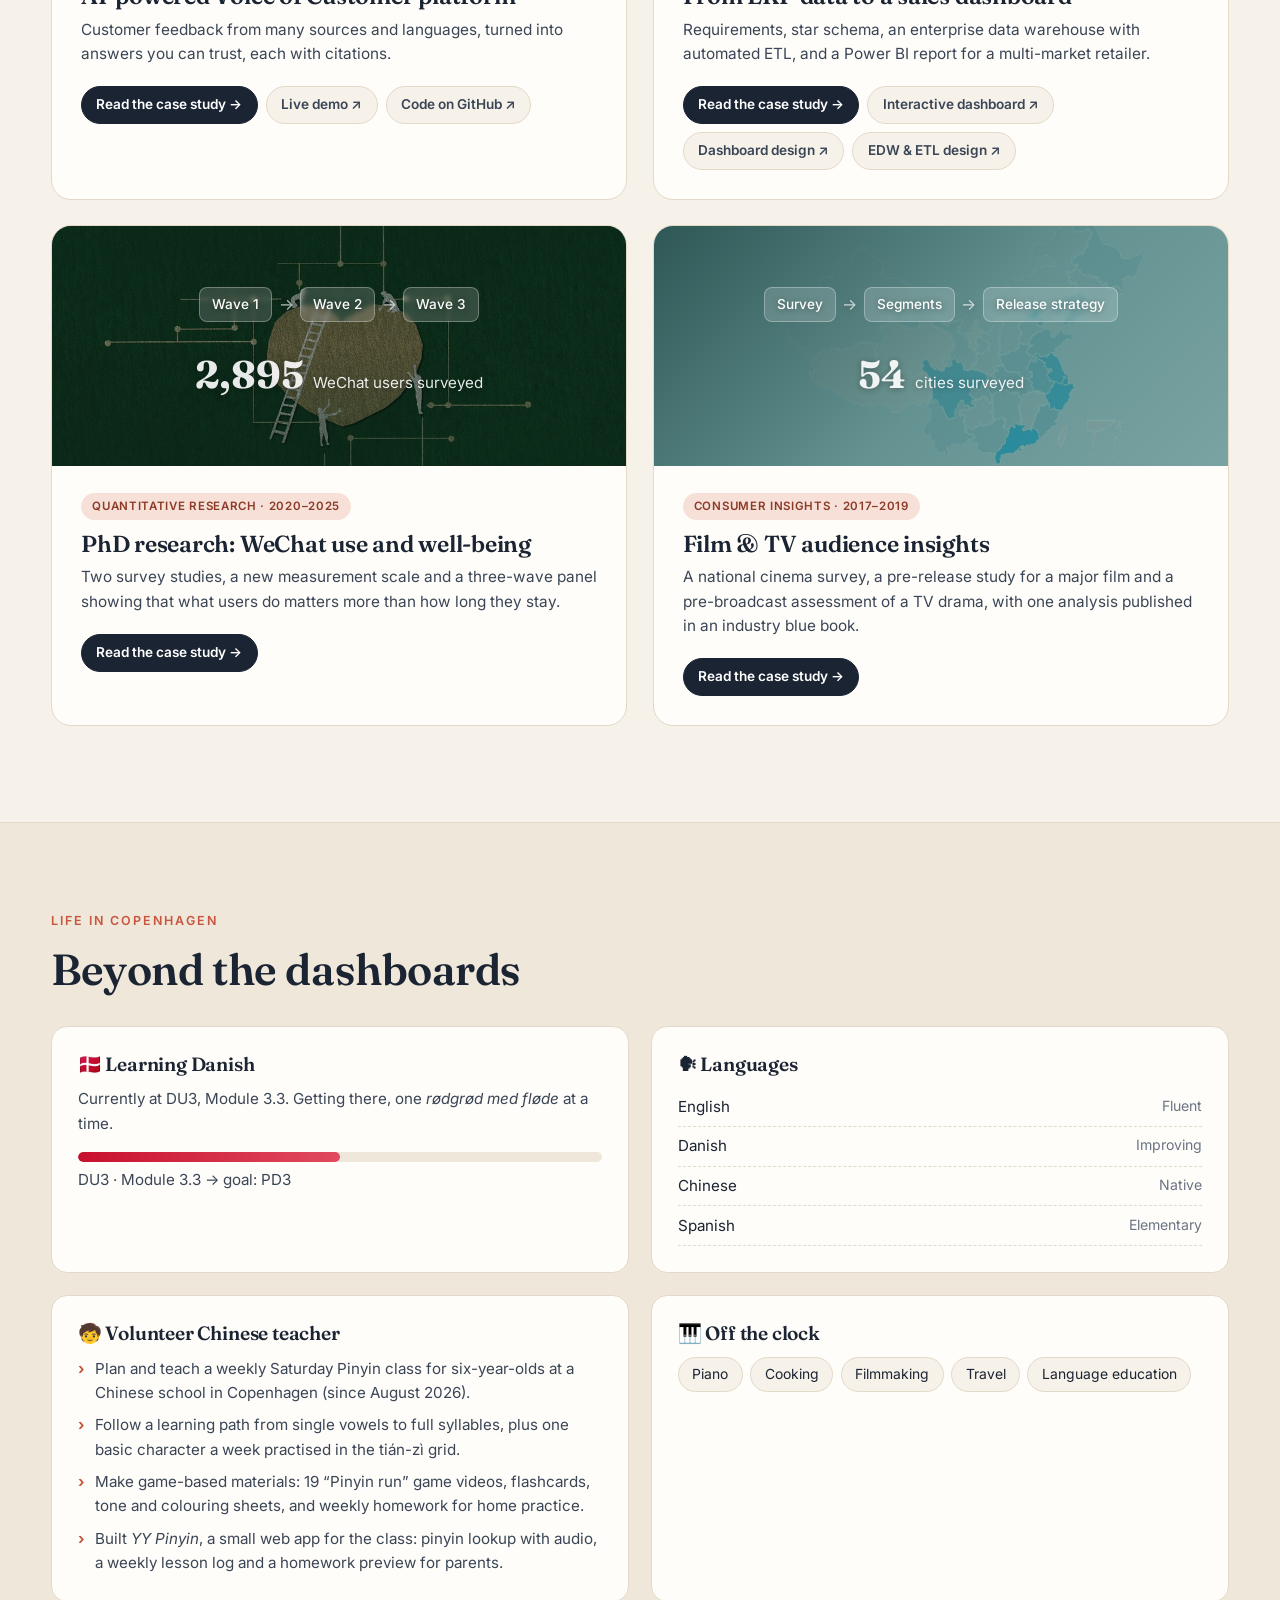
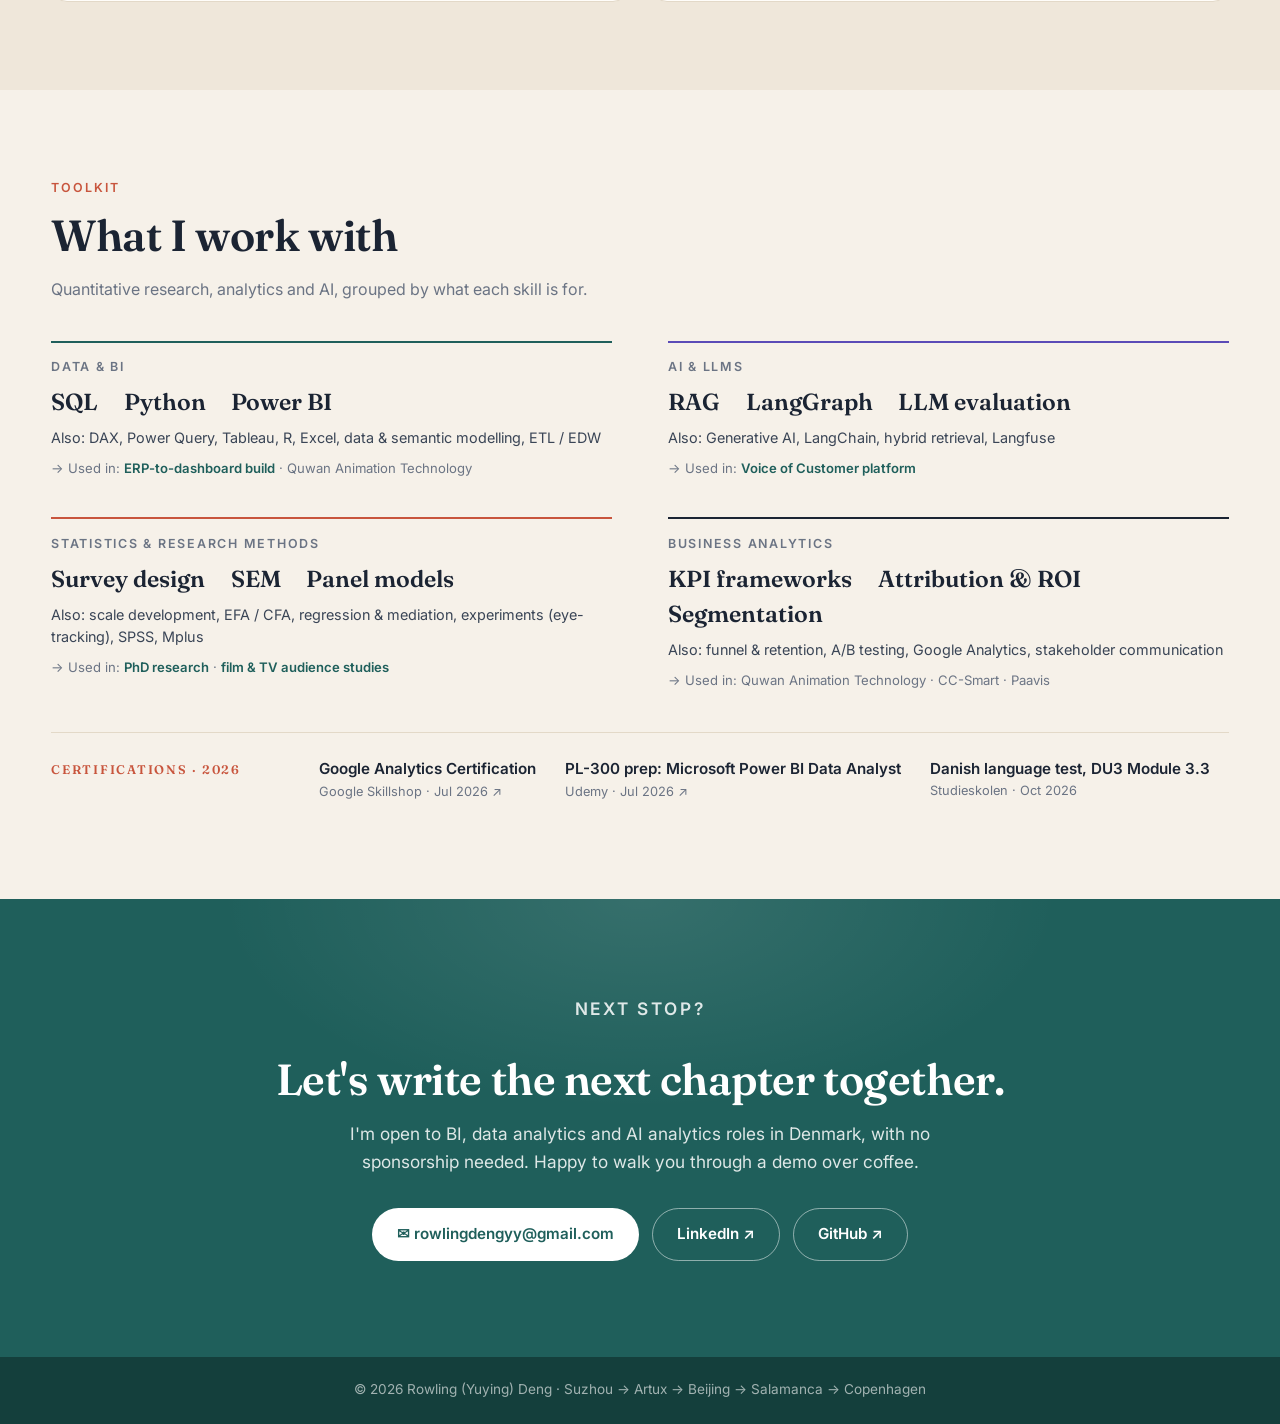
==== commit 62060970: "Link conference certificates Co-Authored-By: Claude Opus 5.5 <noreply@anthropic.com> Claude-Session:" ====
--- a/index.html
+++ b/index.html
@@ -37,7 +37,7 @@
   <link rel="preconnect" href="https://fonts.googleapis.com" />
   <link rel="preconnect" href="https://fonts.gstatic.com" crossorigin />
   <link href="https://fonts.googleapis.com/css2?family=Inter:wght@400;500;600;700&family=Fraunces:ital,opsz,wght@0,9..144,500;0,9..144,600;1,9..144,500&display=swap" rel="stylesheet" />
-  <link rel="stylesheet" href="style.css?v=202611051401" />
+  <link rel="stylesheet" href="style.css?v=202611051403" />
 </head>
 <body>
 
@@ -357,7 +357,7 @@
                 </details>
                 <details class="pub">
                   <summary data-i18n="c4.p2"><span class="pub-k">Conferences</span> 7 presentations, incl. ICA, IAMCR and ECC Aarhus · <strong>ICA Emerging Scholar Award</strong> 2022</summary>
-                  <ol class="pub-list"><li><span class="pub-t">Active WeChat and Weibo use and subjective well-being: the mediating role of social support and social comparison</span><span class="pub-m">73rd ICA Annual Conference, <strong>Toronto</strong> (2023) · <strong>Deng</strong>, Yan &amp; Igartua</span> <span class="pub-note">Presenter</span></li><li><span class="pub-t">Linking the pathway from social media health information seeking to health misinformation sharing</span><span class="pub-m">6th Medicine, Humanity and Media International Conference, <strong>Beijing</strong> (2023) · Luo, Tang, <strong>Deng</strong> &amp; Li</span> <span class="pub-note">Third Prize</span></li><li><span class="pub-t">How did Chinese public health authorities promote COVID-19 vaccination on social media?</span><span class="pub-m">IAMCR 2023, Health Communication Working Group, <strong>Lyon</strong> · Luo, Dai, <strong>Deng</strong> &amp; Chen</span> <span class="pub-note">Presenter</span></li><li><span class="pub-t">Did #MeToo advance the feminist movement in China? Power relations and morality</span><span class="pub-m">9th European Communication Conference (ECREA), <strong>Aarhus, Denmark</strong> (2022) · <strong>Deng</strong>, Chen &amp; Yan</span> <span class="pub-note">My first look at Danish academia</span></li><li><span class="pub-t">Why time flies? The role of immersion in short-video use</span><span class="pub-m">72nd ICA Annual Conference, <strong>Paris</strong> (2022) · Yan, He &amp; <strong>Deng</strong></span> <span class="pub-note">Presenter · ICA Emerging Scholar Award</span></li><li><span class="pub-t">Internet use frequency, social networks and subjective well-being: evidence from CGSS 2017</span><span class="pub-m">IAMCR 2022 (online, hosted by Tsinghua University, <strong>Beijing</strong>), Digital Divide Working Group · Yan, <strong>Deng</strong> &amp; Song</span></li><li><span class="pub-t">Exploring AI for social inclusion and equality: an affordance perspective</span><span class="pub-m">IEEE SSCI 2022, <strong>Singapore</strong> · Chen, <strong>Deng</strong> &amp; Hua</span></li></ol>
+                  <ol class="pub-list"><li><span class="pub-t">Active WeChat and Weibo use and subjective well-being: the mediating role of social support and social comparison</span><span class="pub-m">73rd ICA Annual Conference, <strong>Toronto</strong> (2023) · <strong>Deng</strong>, Yan &amp; Igartua</span> <span class="pub-note">Presenter</span> <a class="pub-cert" href="assets/certs/ica-2023-toronto.pdf" target="_blank" rel="noopener" data-i18n="pub.cert">Certificate ↗</a></li><li><span class="pub-t">Linking the pathway from social media health information seeking to health misinformation sharing</span><span class="pub-m">6th Medicine, Humanity and Media International Conference, <strong>Beijing</strong> (2023) · Luo, Tang, <strong>Deng</strong> &amp; Li</span> <span class="pub-note">Third Prize</span></li><li><span class="pub-t">How did Chinese public health authorities promote COVID-19 vaccination on social media?</span><span class="pub-m">IAMCR 2023, Health Communication Working Group, <strong>Lyon</strong> · Luo, Dai, <strong>Deng</strong> &amp; Chen</span> <span class="pub-note">Presenter</span> <a class="pub-cert" href="assets/certs/iamcr-2023-lyon.pdf" target="_blank" rel="noopener" data-i18n="pub.cert">Certificate ↗</a></li><li><span class="pub-t">Did #MeToo advance the feminist movement in China? Power relations and morality</span><span class="pub-m">9th European Communication Conference (ECREA), <strong>Aarhus, Denmark</strong> (2022) · <strong>Deng</strong>, Chen &amp; Yan</span> <span class="pub-note">My first look at Danish academia</span></li><li><span class="pub-t">Why time flies? The role of immersion in short-video use</span><span class="pub-m">72nd ICA Annual Conference, <strong>Paris</strong> (2022) · Yan, He &amp; <strong>Deng</strong></span> <span class="pub-note">Presenter · ICA Emerging Scholar Award</span> <a class="pub-cert" href="assets/certs/ica-2022-paris.pdf" target="_blank" rel="noopener" data-i18n="pub.cert">Certificate ↗</a></li><li><span class="pub-t">Internet use frequency, social networks and subjective well-being: evidence from CGSS 2017</span><span class="pub-m">IAMCR 2022 (online, hosted by Tsinghua University, <strong>Beijing</strong>), Digital Divide Working Group · Yan, <strong>Deng</strong> &amp; Song</span> <a class="pub-cert" href="assets/certs/iamcr-2022-online.pdf" target="_blank" rel="noopener" data-i18n="pub.cert">Certificate ↗</a></li><li><span class="pub-t">Exploring AI for social inclusion and equality: an affordance perspective</span><span class="pub-m">IEEE SSCI 2022, <strong>Singapore</strong> · Chen, <strong>Deng</strong> &amp; Hua</span></li></ol>
                 </details>
                 <details class="pub">
                   <summary data-i18n="c4.p3"><span class="pub-k">Book chapters</span> 3 chapters, incl. the 2018 Blue Book of China's Film and TV Industry</summary>
@@ -687,8 +687,8 @@
   <div class="wrap">© 2026 Rowling (Yuying) Deng · Suzhou → Artux → Beijing → Salamanca → Copenhagen</div>
 </footer>
 
-<script src="i18n.js?v=202611051401"></script>
-<script src="script.js?v=202611051401"></script>
+<script src="i18n.js?v=202611051403"></script>
+<script src="script.js?v=202611051403"></script>
 <script data-goatcounter="https://rowlingdeng.goatcounter.com/count" async src="https://gc.zgo.at/count.js"></script>
 </body>
 </html>
--- a/style.css
+++ b/style.css
@@ -421,3 +421,5 @@
 .life-list { margin: 0; padding: 0; list-style: none; color: var(--ink-2); font-size: .95rem; display: grid; gap: .5rem; }
 .life-list li { position: relative; padding-left: 1.1rem; }
 .life-list li::before { content: "›"; position: absolute; left: 0; color: var(--route); font-weight: 700; }
+.pub-cert { display: inline-block; margin-left: .35rem; font-size: .78rem; font-weight: 600; color: var(--teal); border: 1px solid var(--line); border-radius: 999px; padding: .05rem .55rem; white-space: nowrap; }
+.pub-cert:hover { color: var(--route); border-color: var(--route); text-decoration: none; }
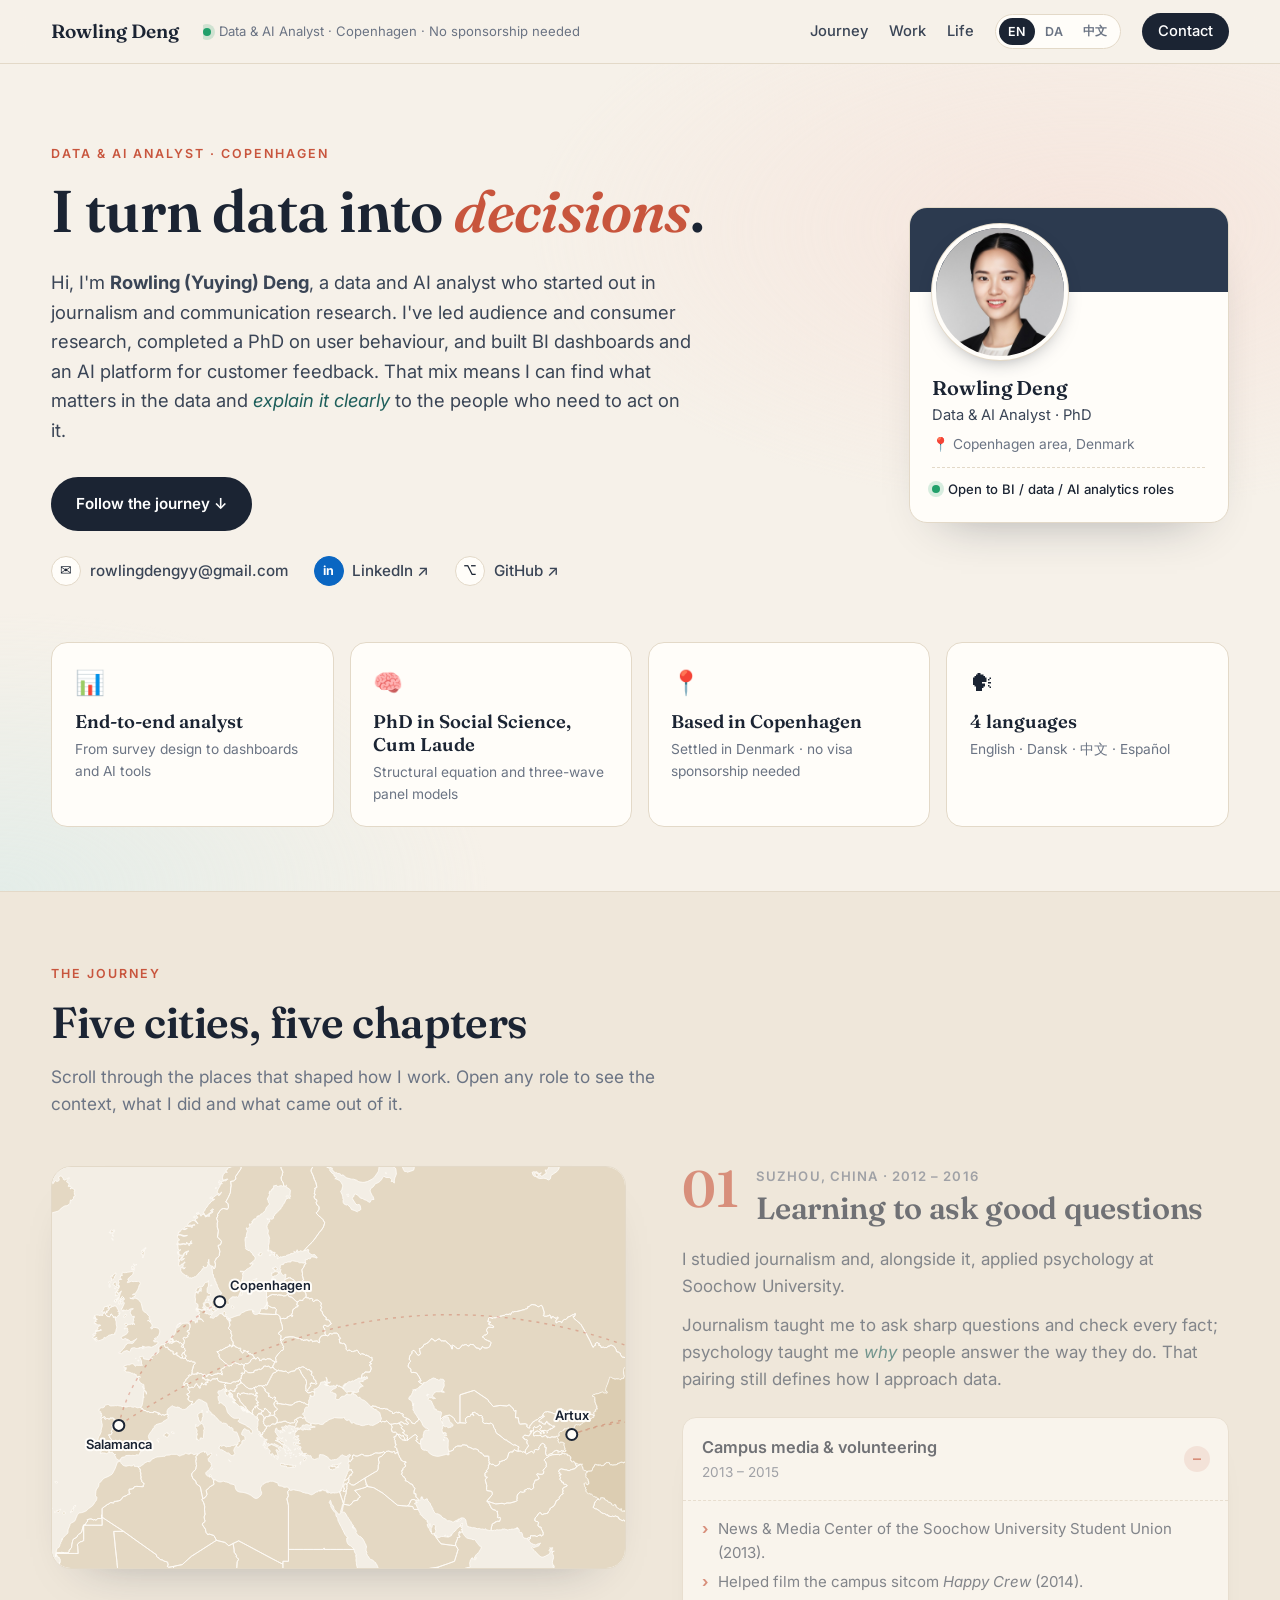
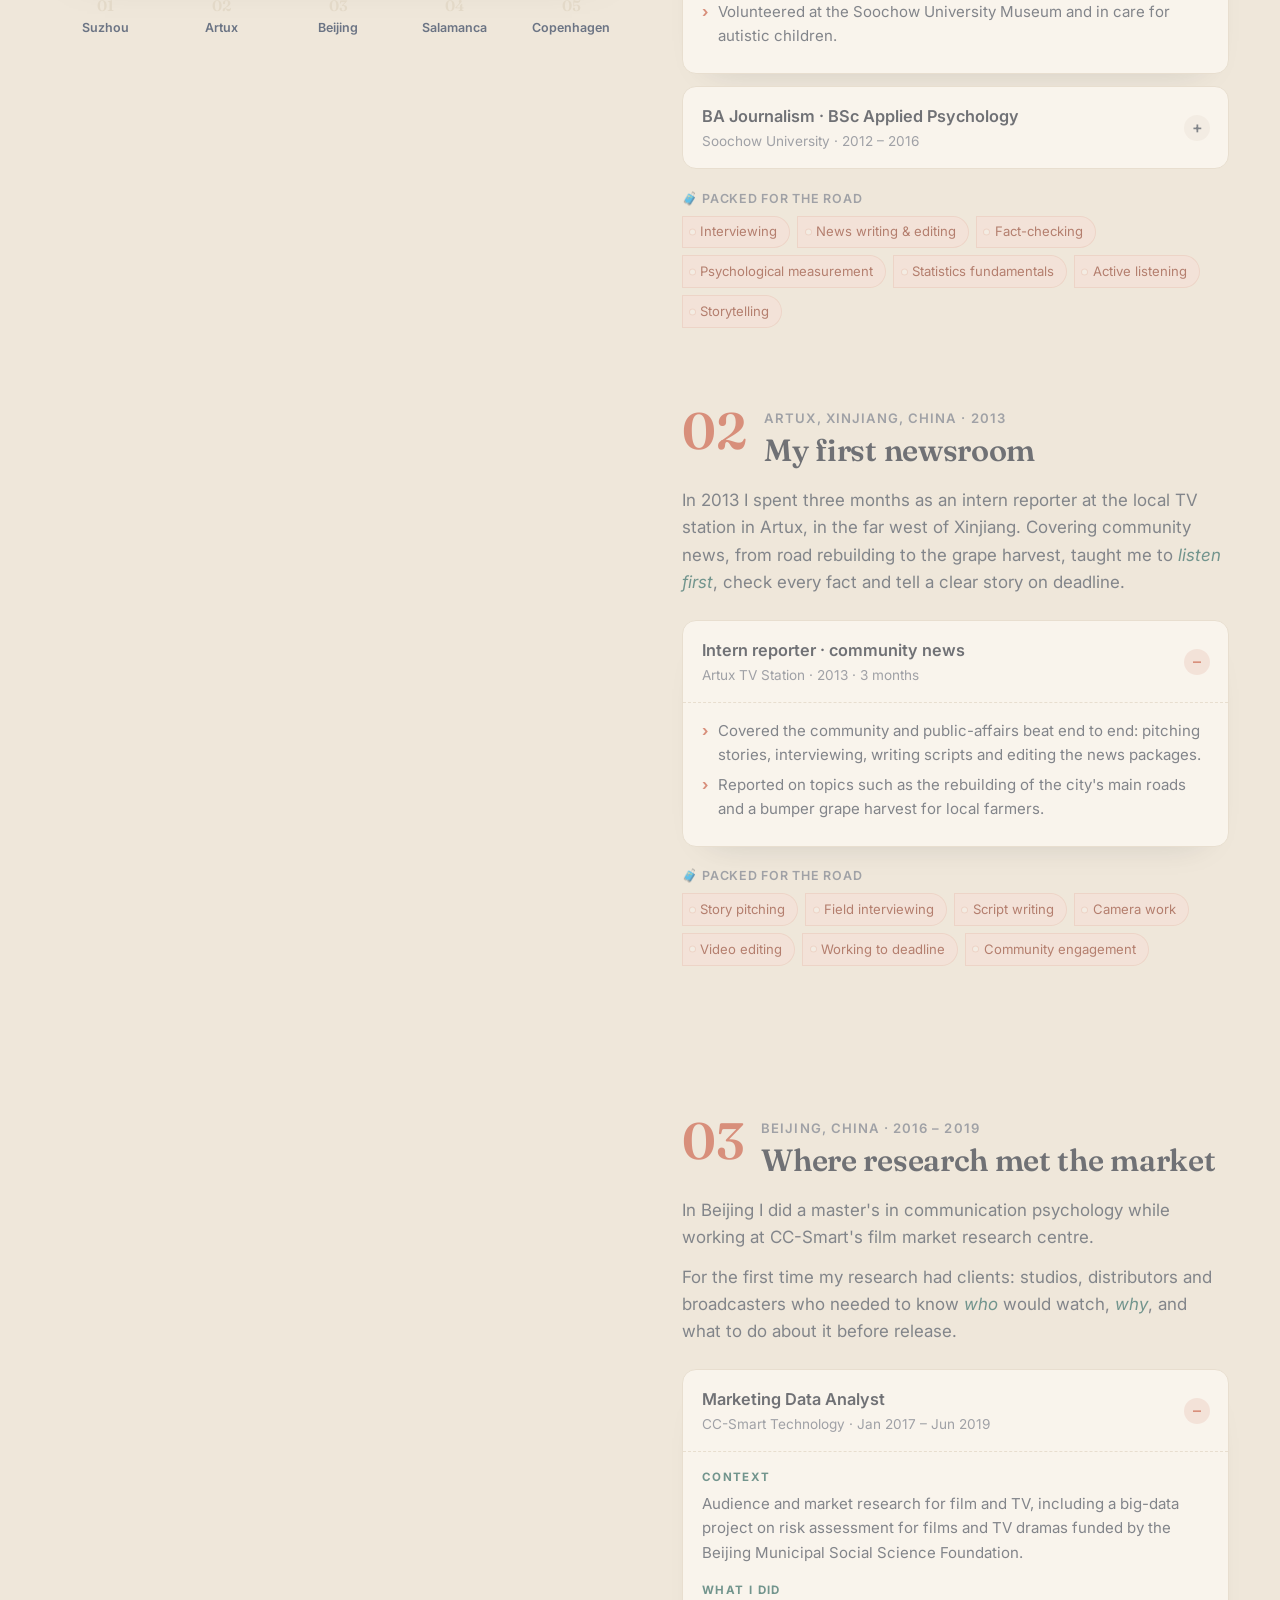
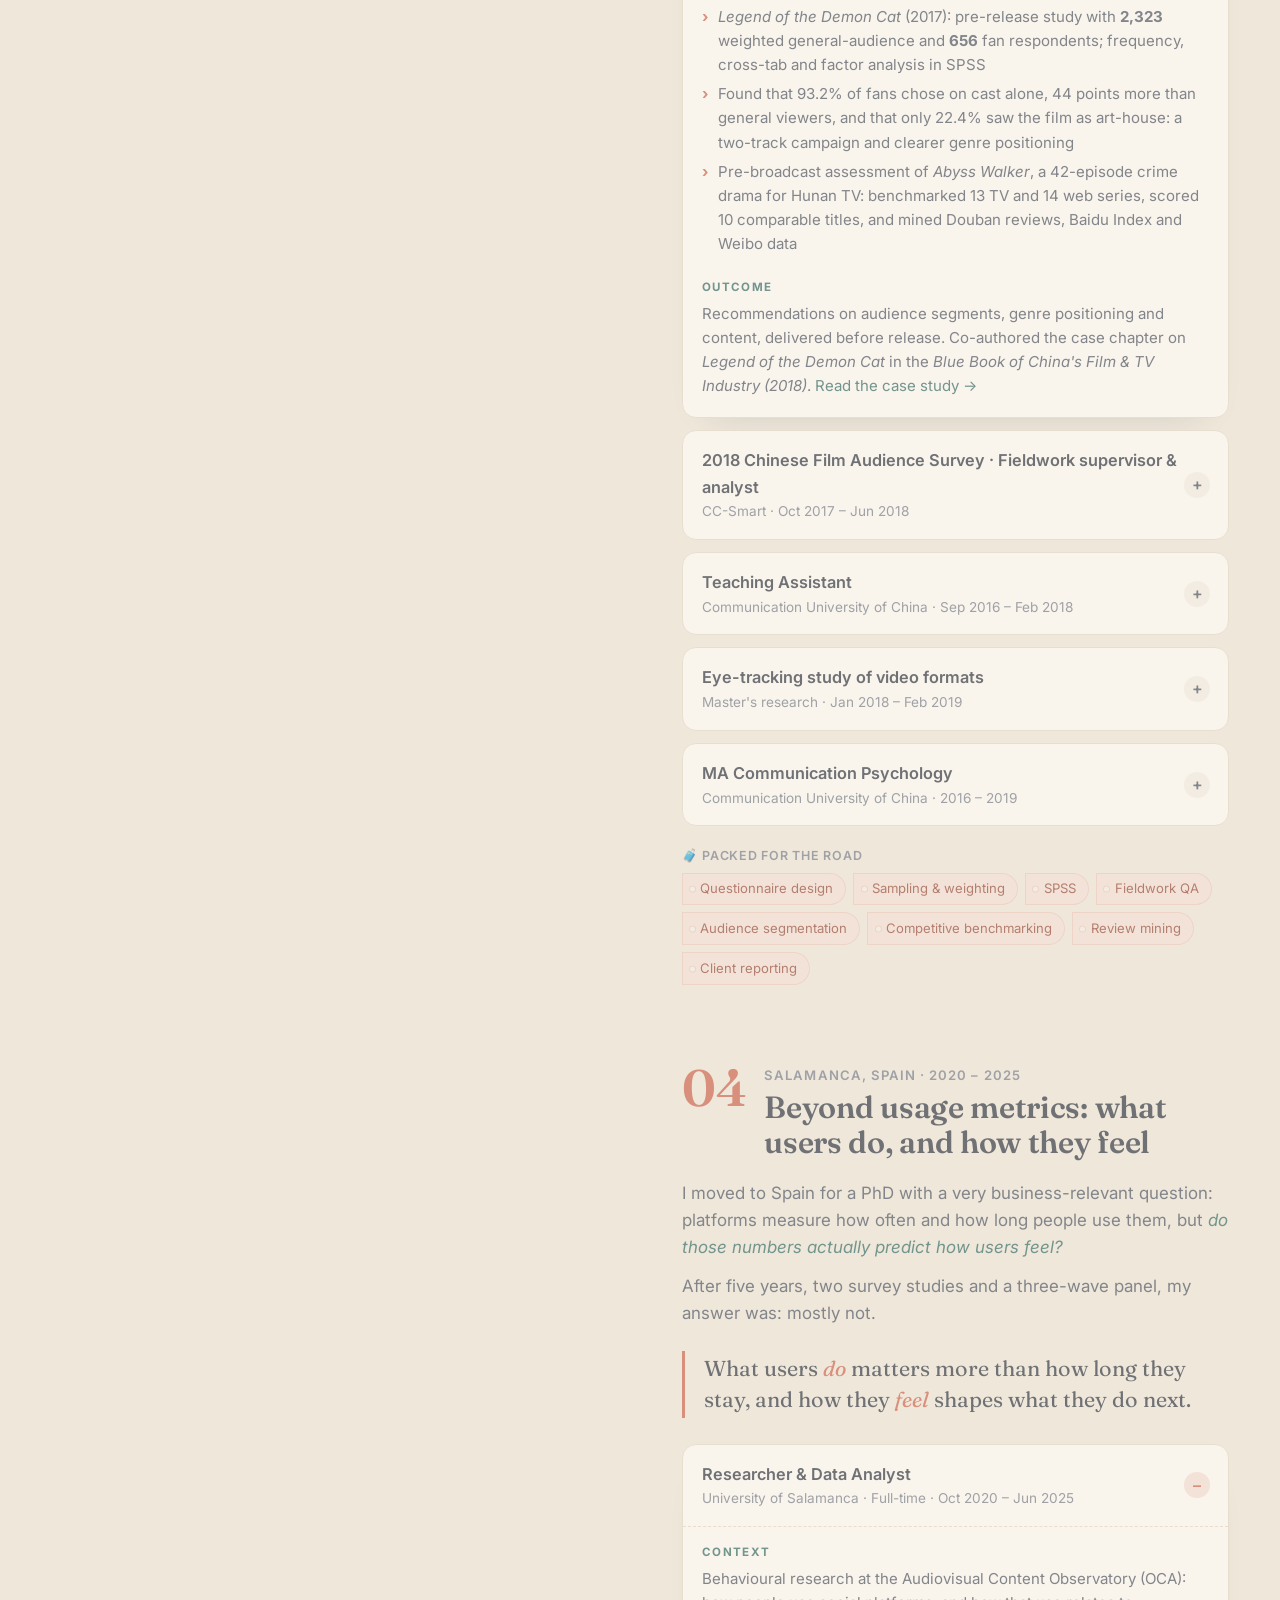
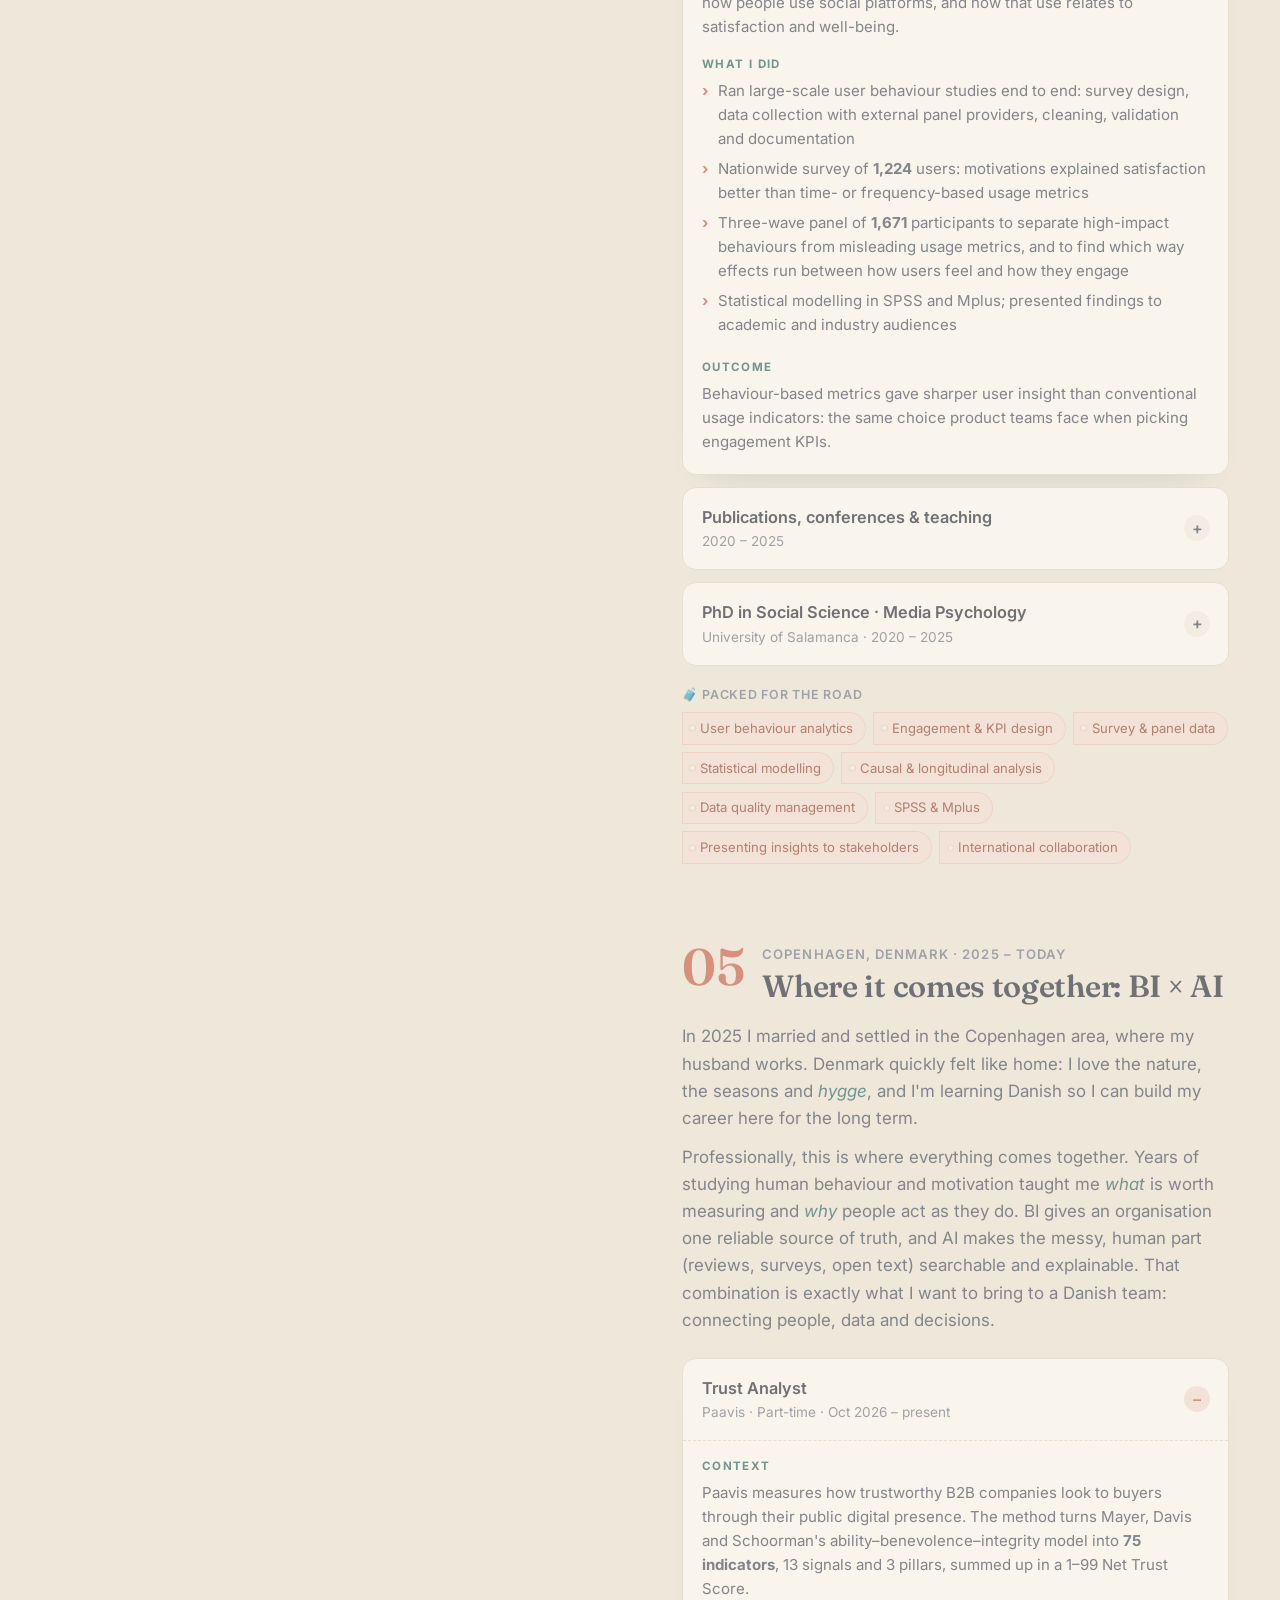
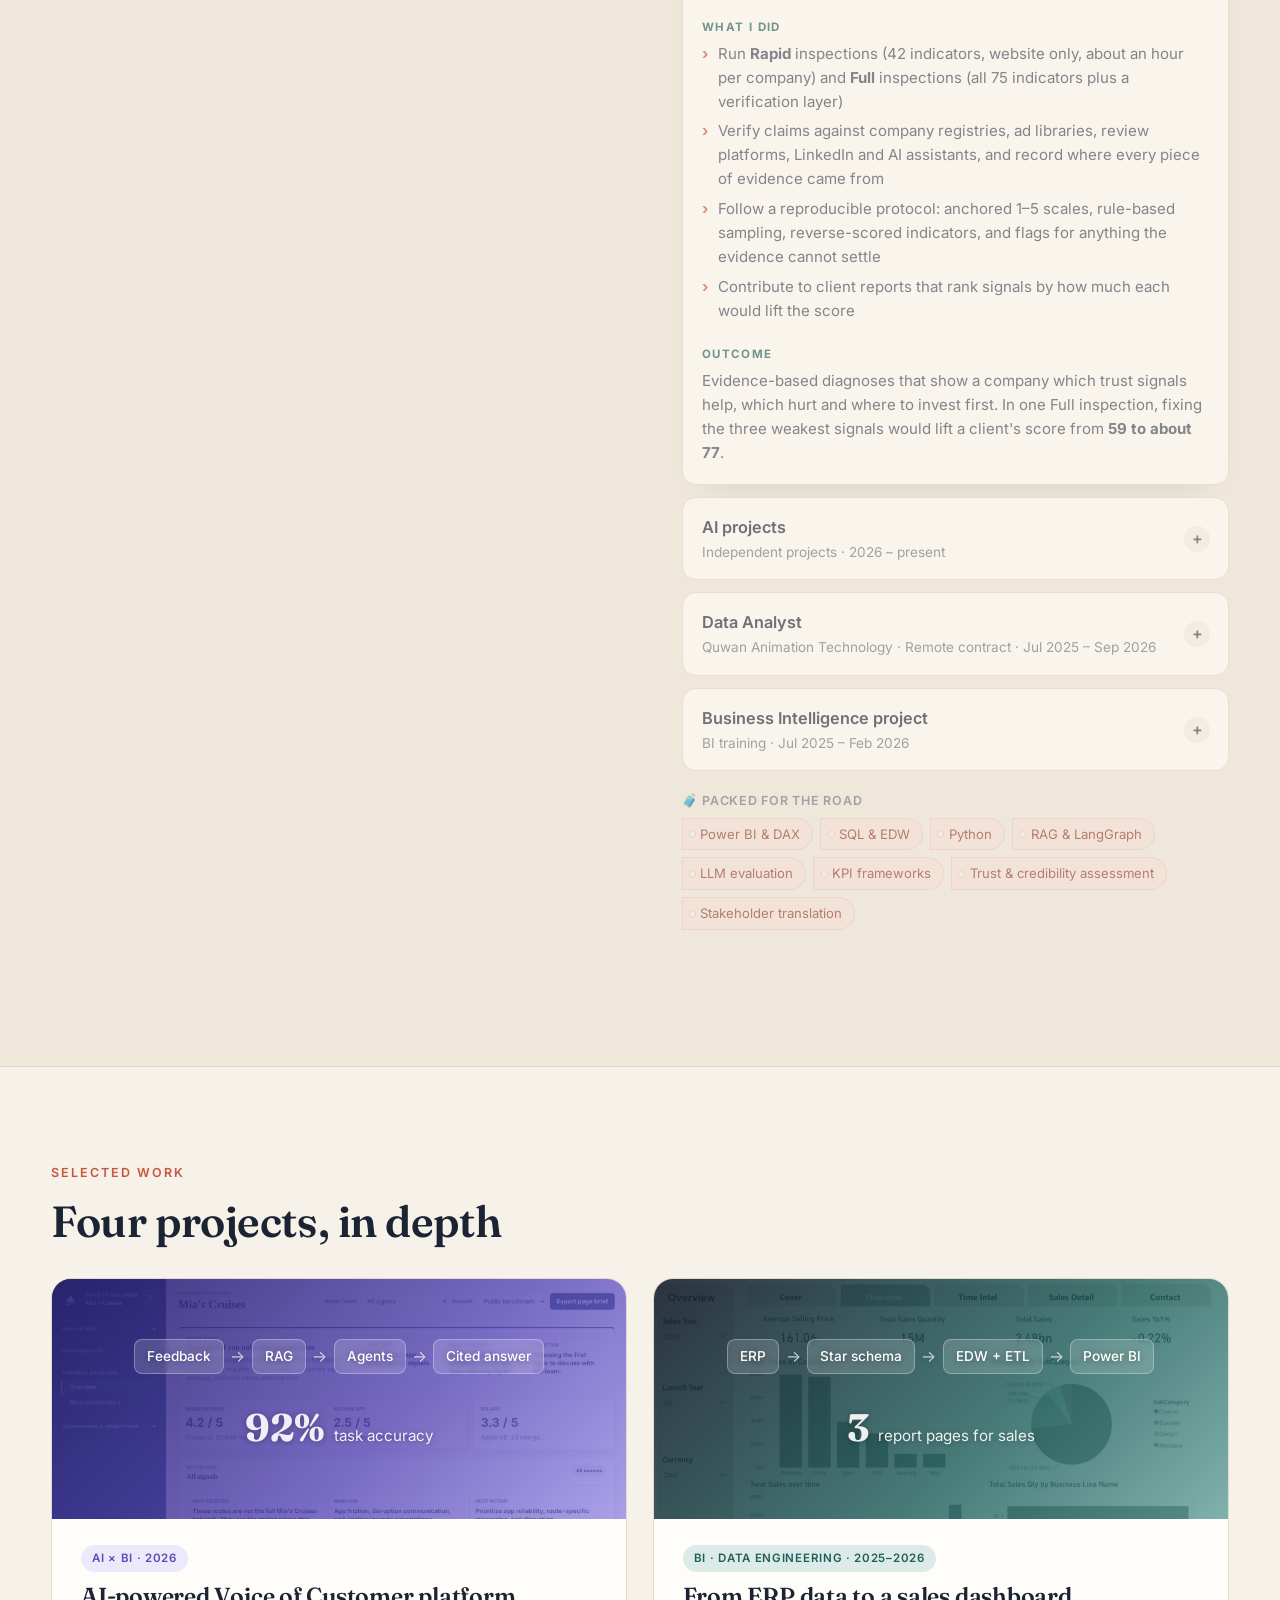
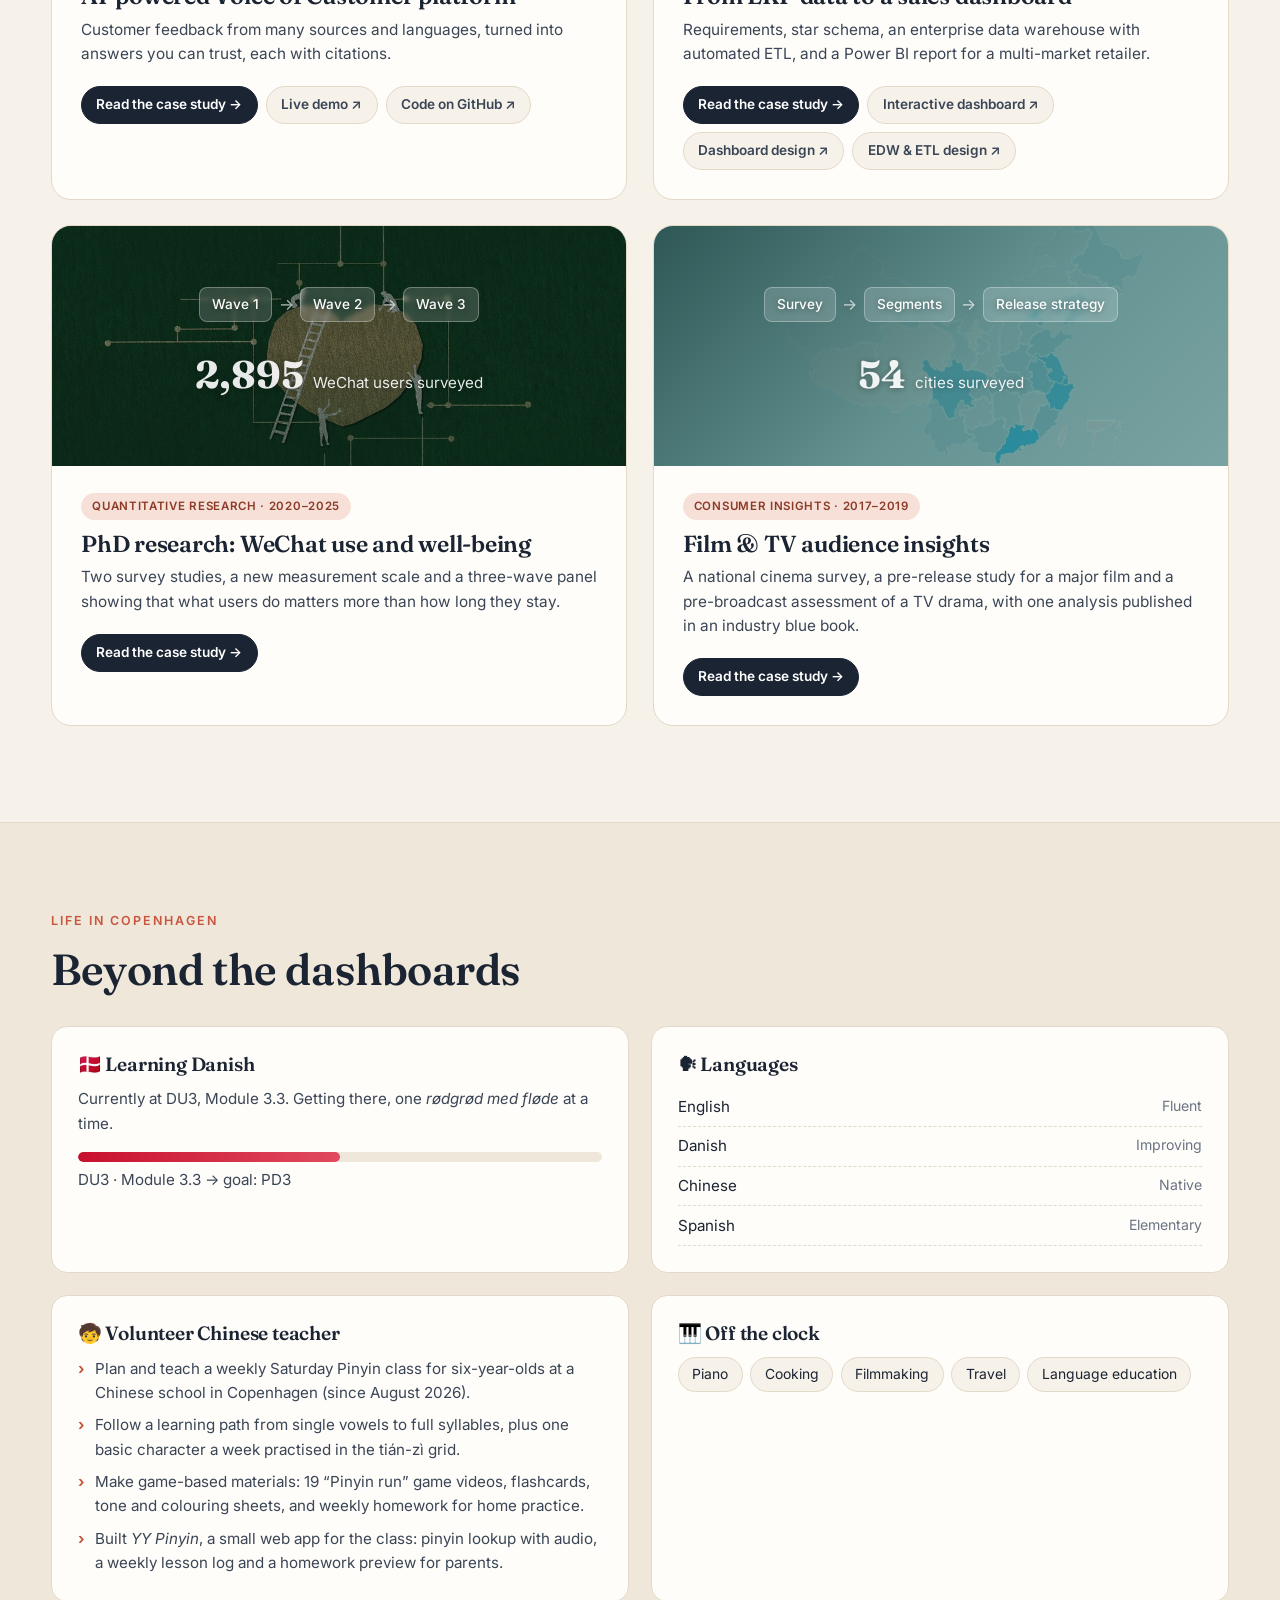
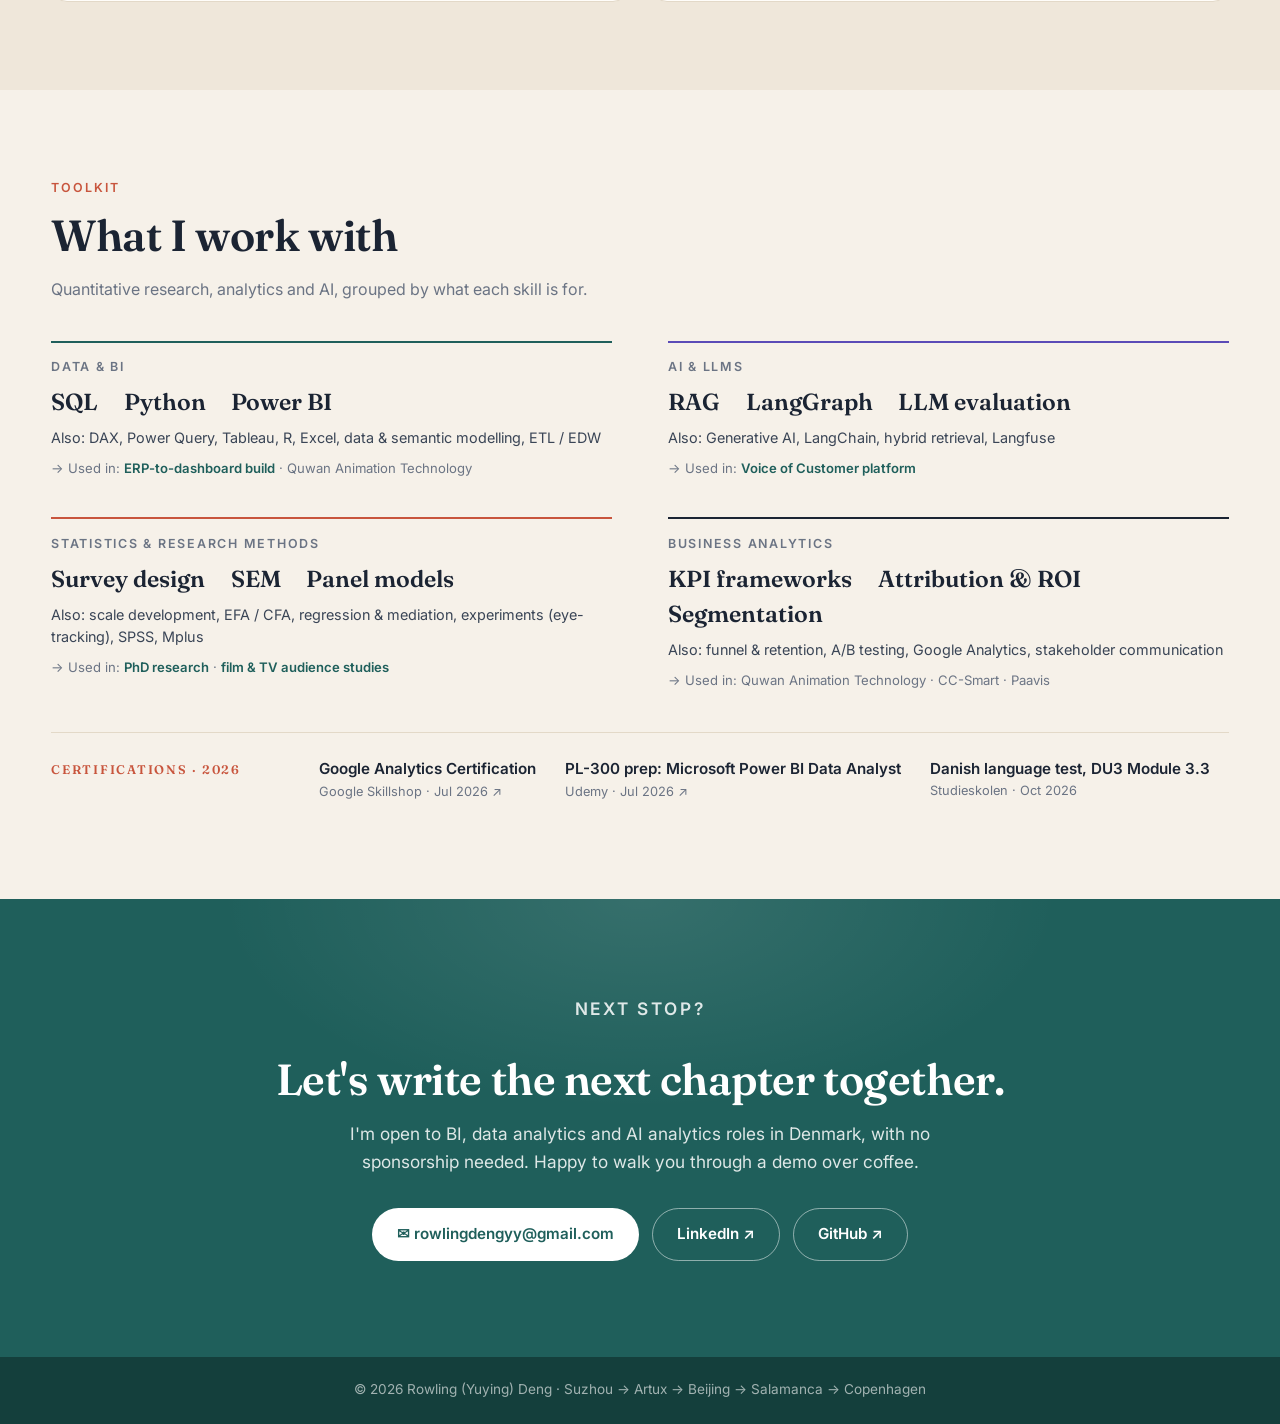
==== commit 4c29a232: "Link Third Prize certificate Co-Authored-By: Claude Opus 5.5 <noreply@anthropic.com> Claude-Session:" ====
--- a/index.html
+++ b/index.html
@@ -357,7 +357,7 @@
                 </details>
                 <details class="pub">
                   <summary data-i18n="c4.p2"><span class="pub-k">Conferences</span> 7 presentations, incl. ICA, IAMCR and ECC Aarhus · <strong>ICA Emerging Scholar Award</strong> 2022</summary>
-                  <ol class="pub-list"><li><span class="pub-t">Active WeChat and Weibo use and subjective well-being: the mediating role of social support and social comparison</span><span class="pub-m">73rd ICA Annual Conference, <strong>Toronto</strong> (2023) · <strong>Deng</strong>, Yan &amp; Igartua</span> <span class="pub-note">Presenter</span> <a class="pub-cert" href="assets/certs/ica-2023-toronto.pdf" target="_blank" rel="noopener" data-i18n="pub.cert">Certificate ↗</a></li><li><span class="pub-t">Linking the pathway from social media health information seeking to health misinformation sharing</span><span class="pub-m">6th Medicine, Humanity and Media International Conference, <strong>Beijing</strong> (2023) · Luo, Tang, <strong>Deng</strong> &amp; Li</span> <span class="pub-note">Third Prize</span></li><li><span class="pub-t">How did Chinese public health authorities promote COVID-19 vaccination on social media?</span><span class="pub-m">IAMCR 2023, Health Communication Working Group, <strong>Lyon</strong> · Luo, Dai, <strong>Deng</strong> &amp; Chen</span> <span class="pub-note">Presenter</span> <a class="pub-cert" href="assets/certs/iamcr-2023-lyon.pdf" target="_blank" rel="noopener" data-i18n="pub.cert">Certificate ↗</a></li><li><span class="pub-t">Did #MeToo advance the feminist movement in China? Power relations and morality</span><span class="pub-m">9th European Communication Conference (ECREA), <strong>Aarhus, Denmark</strong> (2022) · <strong>Deng</strong>, Chen &amp; Yan</span> <span class="pub-note">My first look at Danish academia</span></li><li><span class="pub-t">Why time flies? The role of immersion in short-video use</span><span class="pub-m">72nd ICA Annual Conference, <strong>Paris</strong> (2022) · Yan, He &amp; <strong>Deng</strong></span> <span class="pub-note">Presenter · ICA Emerging Scholar Award</span> <a class="pub-cert" href="assets/certs/ica-2022-paris.pdf" target="_blank" rel="noopener" data-i18n="pub.cert">Certificate ↗</a></li><li><span class="pub-t">Internet use frequency, social networks and subjective well-being: evidence from CGSS 2017</span><span class="pub-m">IAMCR 2022 (online, hosted by Tsinghua University, <strong>Beijing</strong>), Digital Divide Working Group · Yan, <strong>Deng</strong> &amp; Song</span> <a class="pub-cert" href="assets/certs/iamcr-2022-online.pdf" target="_blank" rel="noopener" data-i18n="pub.cert">Certificate ↗</a></li><li><span class="pub-t">Exploring AI for social inclusion and equality: an affordance perspective</span><span class="pub-m">IEEE SSCI 2022, <strong>Singapore</strong> · Chen, <strong>Deng</strong> &amp; Hua</span></li></ol>
+                  <ol class="pub-list"><li><span class="pub-t">Active WeChat and Weibo use and subjective well-being: the mediating role of social support and social comparison</span><span class="pub-m">73rd ICA Annual Conference, <strong>Toronto</strong> (2023) · <strong>Deng</strong>, Yan &amp; Igartua</span> <span class="pub-note">Presenter</span> <a class="pub-cert" href="assets/certs/ica-2023-toronto.pdf" target="_blank" rel="noopener" data-i18n="pub.cert">Certificate ↗</a></li><li><span class="pub-t">Linking the pathway from social media health information seeking to health misinformation sharing</span><span class="pub-m">6th Medicine, Humanity and Media International Conference, <strong>Beijing</strong> (2023) · Luo, Tang, <strong>Deng</strong> &amp; Li</span> <span class="pub-note">Third Prize</span> <a class="pub-cert" href="assets/certs/mhm-2023-third-prize.jpg" target="_blank" rel="noopener" data-i18n="pub.cert">Certificate ↗</a></li><li><span class="pub-t">How did Chinese public health authorities promote COVID-19 vaccination on social media?</span><span class="pub-m">IAMCR 2023, Health Communication Working Group, <strong>Lyon</strong> · Luo, Dai, <strong>Deng</strong> &amp; Chen</span> <span class="pub-note">Presenter</span> <a class="pub-cert" href="assets/certs/iamcr-2023-lyon.pdf" target="_blank" rel="noopener" data-i18n="pub.cert">Certificate ↗</a></li><li><span class="pub-t">Did #MeToo advance the feminist movement in China? Power relations and morality</span><span class="pub-m">9th European Communication Conference (ECREA), <strong>Aarhus, Denmark</strong> (2022) · <strong>Deng</strong>, Chen &amp; Yan</span> <span class="pub-note">My first look at Danish academia</span></li><li><span class="pub-t">Why time flies? The role of immersion in short-video use</span><span class="pub-m">72nd ICA Annual Conference, <strong>Paris</strong> (2022) · Yan, He &amp; <strong>Deng</strong></span> <span class="pub-note">Presenter · ICA Emerging Scholar Award</span> <a class="pub-cert" href="assets/certs/ica-2022-paris.pdf" target="_blank" rel="noopener" data-i18n="pub.cert">Certificate ↗</a></li><li><span class="pub-t">Internet use frequency, social networks and subjective well-being: evidence from CGSS 2017</span><span class="pub-m">IAMCR 2022 (online, hosted by Tsinghua University, <strong>Beijing</strong>), Digital Divide Working Group · Yan, <strong>Deng</strong> &amp; Song</span> <a class="pub-cert" href="assets/certs/iamcr-2022-online.pdf" target="_blank" rel="noopener" data-i18n="pub.cert">Certificate ↗</a></li><li><span class="pub-t">Exploring AI for social inclusion and equality: an affordance perspective</span><span class="pub-m">IEEE SSCI 2022, <strong>Singapore</strong> · Chen, <strong>Deng</strong> &amp; Hua</span></li></ol>
                 </details>
                 <details class="pub">
                   <summary data-i18n="c4.p3"><span class="pub-k">Book chapters</span> 3 chapters, incl. the 2018 Blue Book of China's Film and TV Industry</summary>
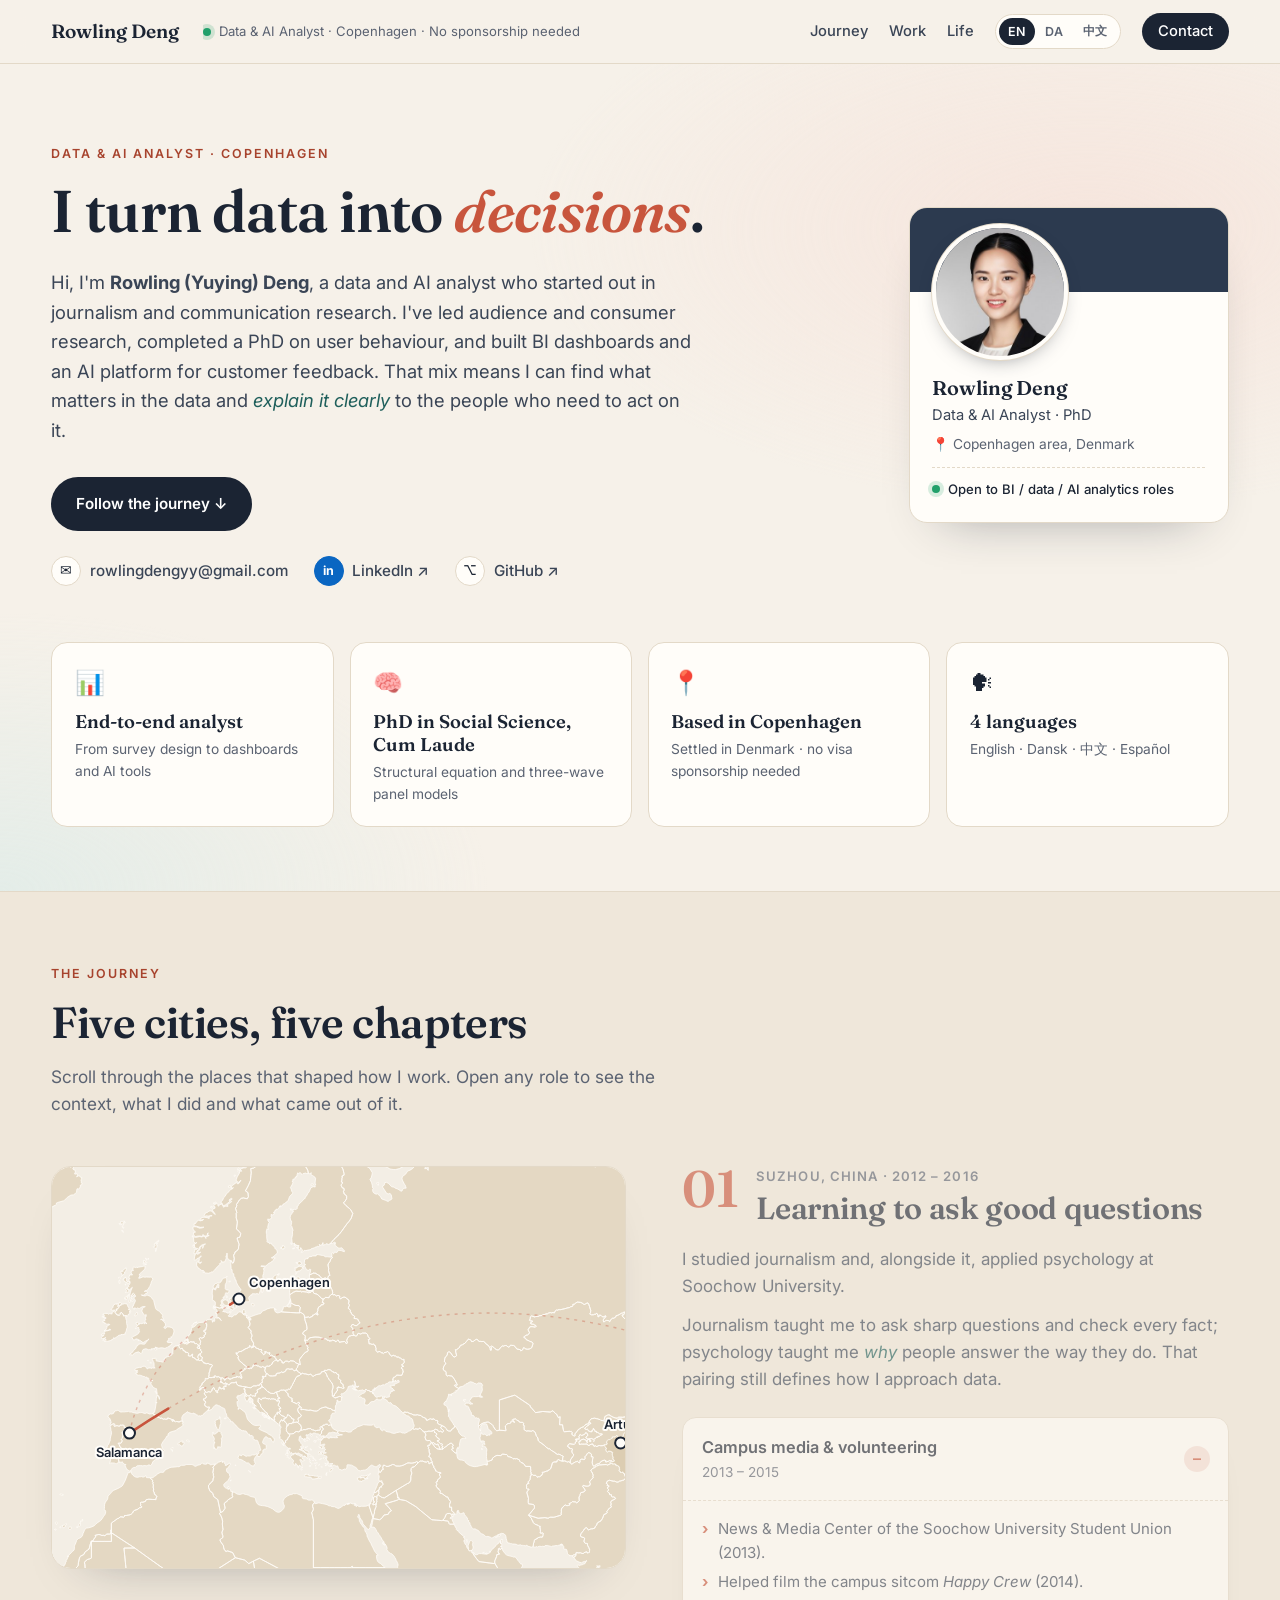
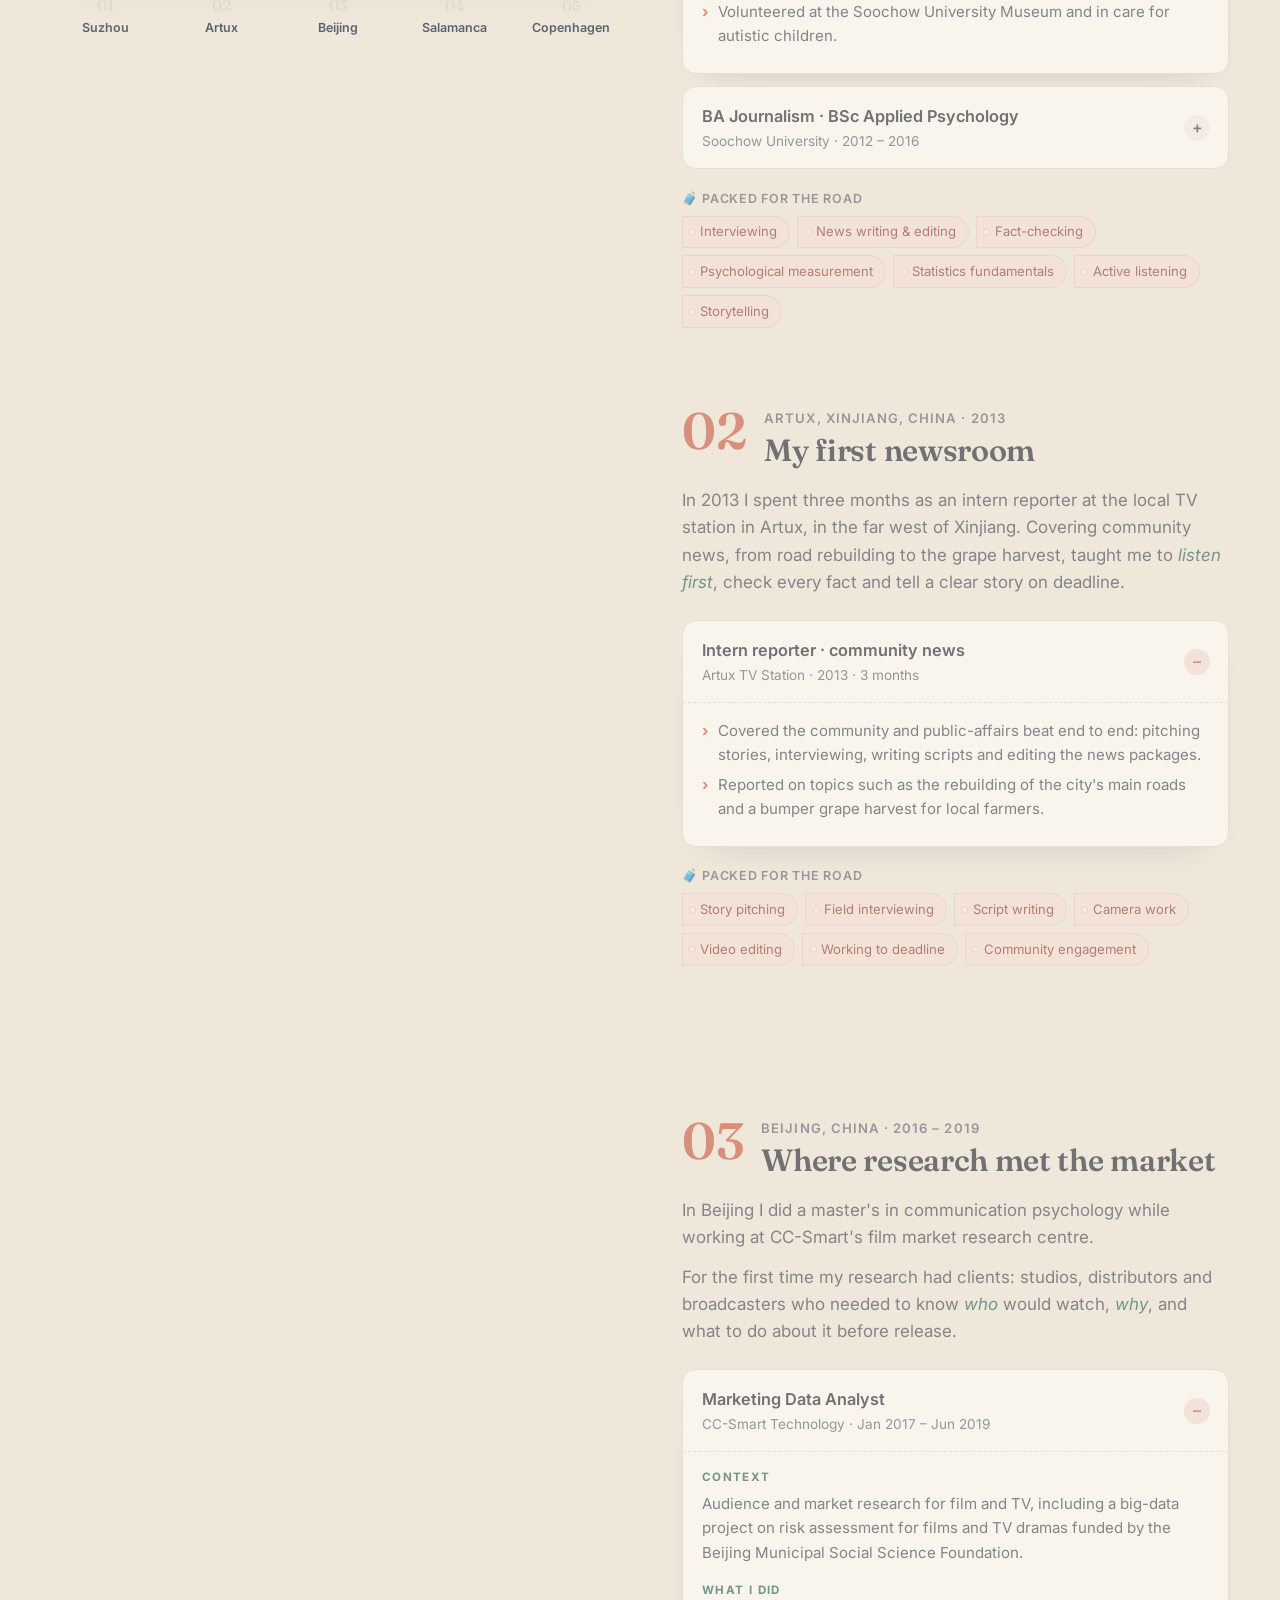
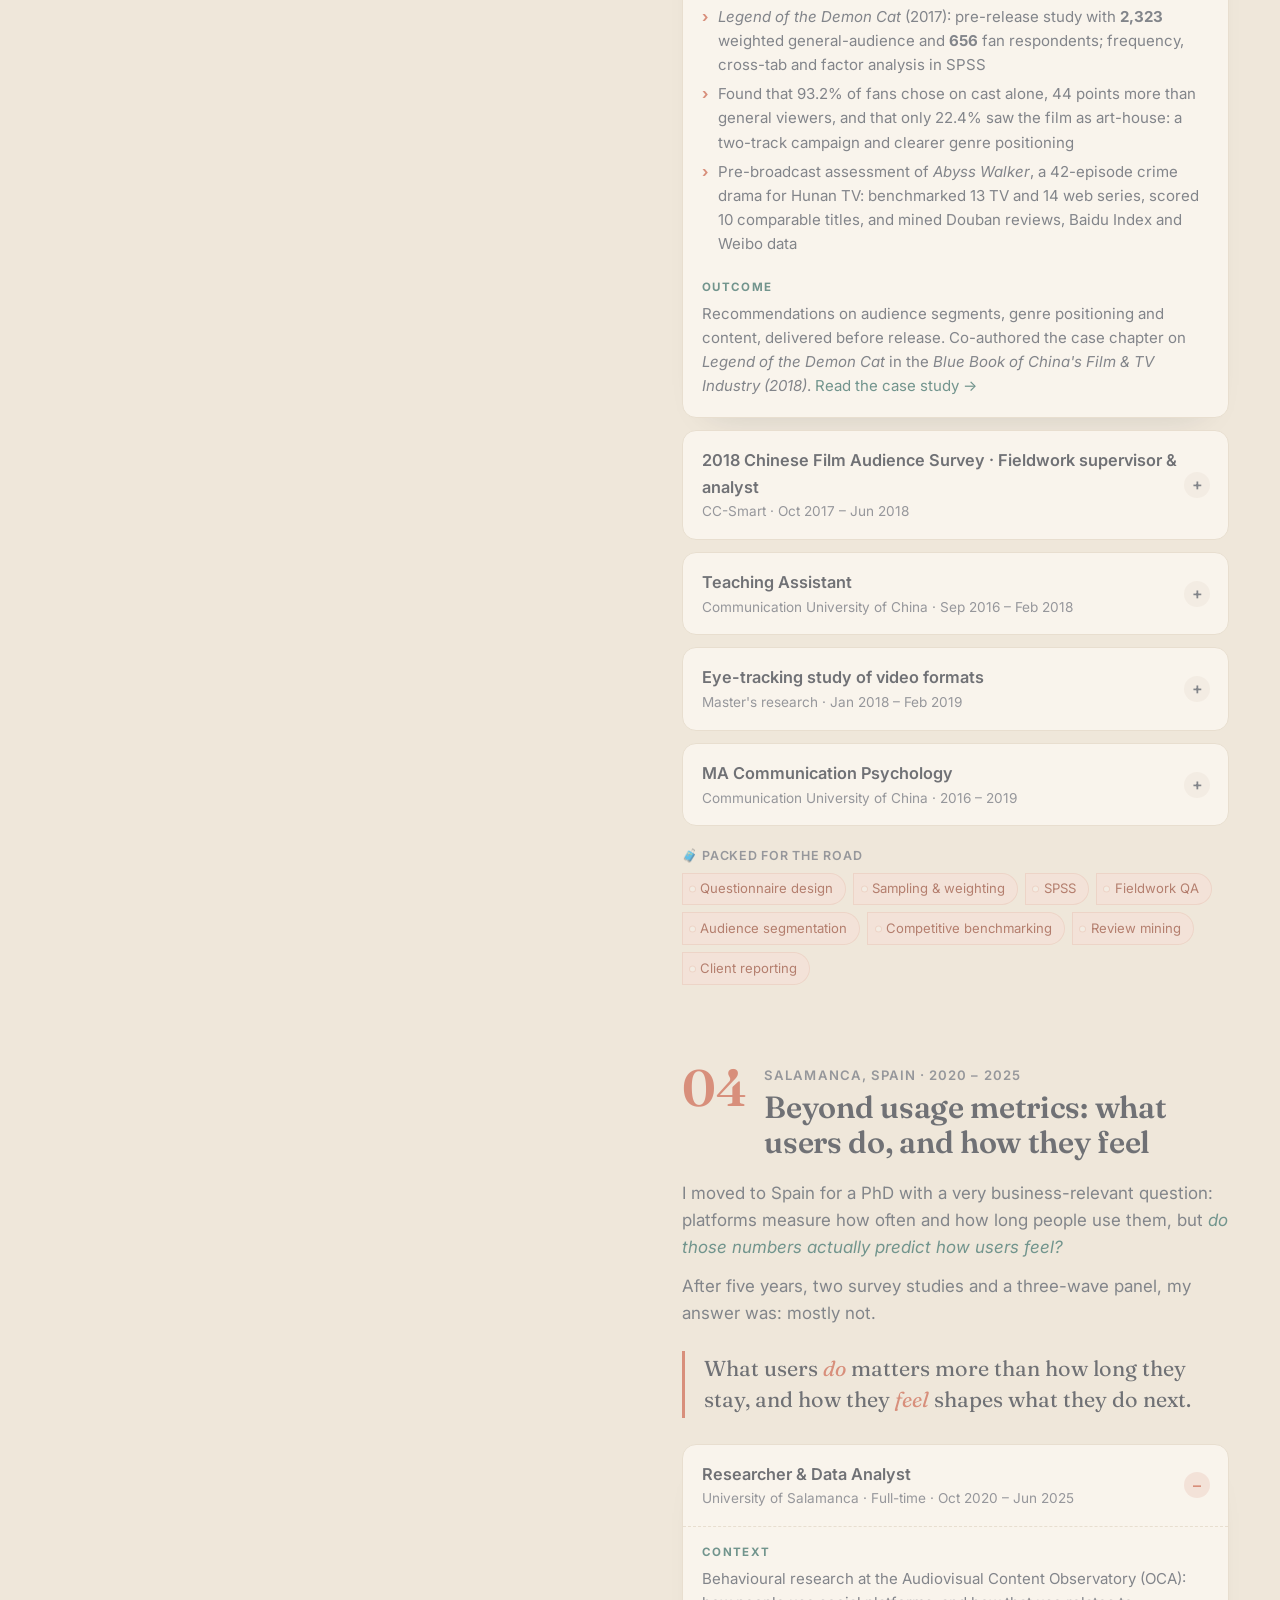
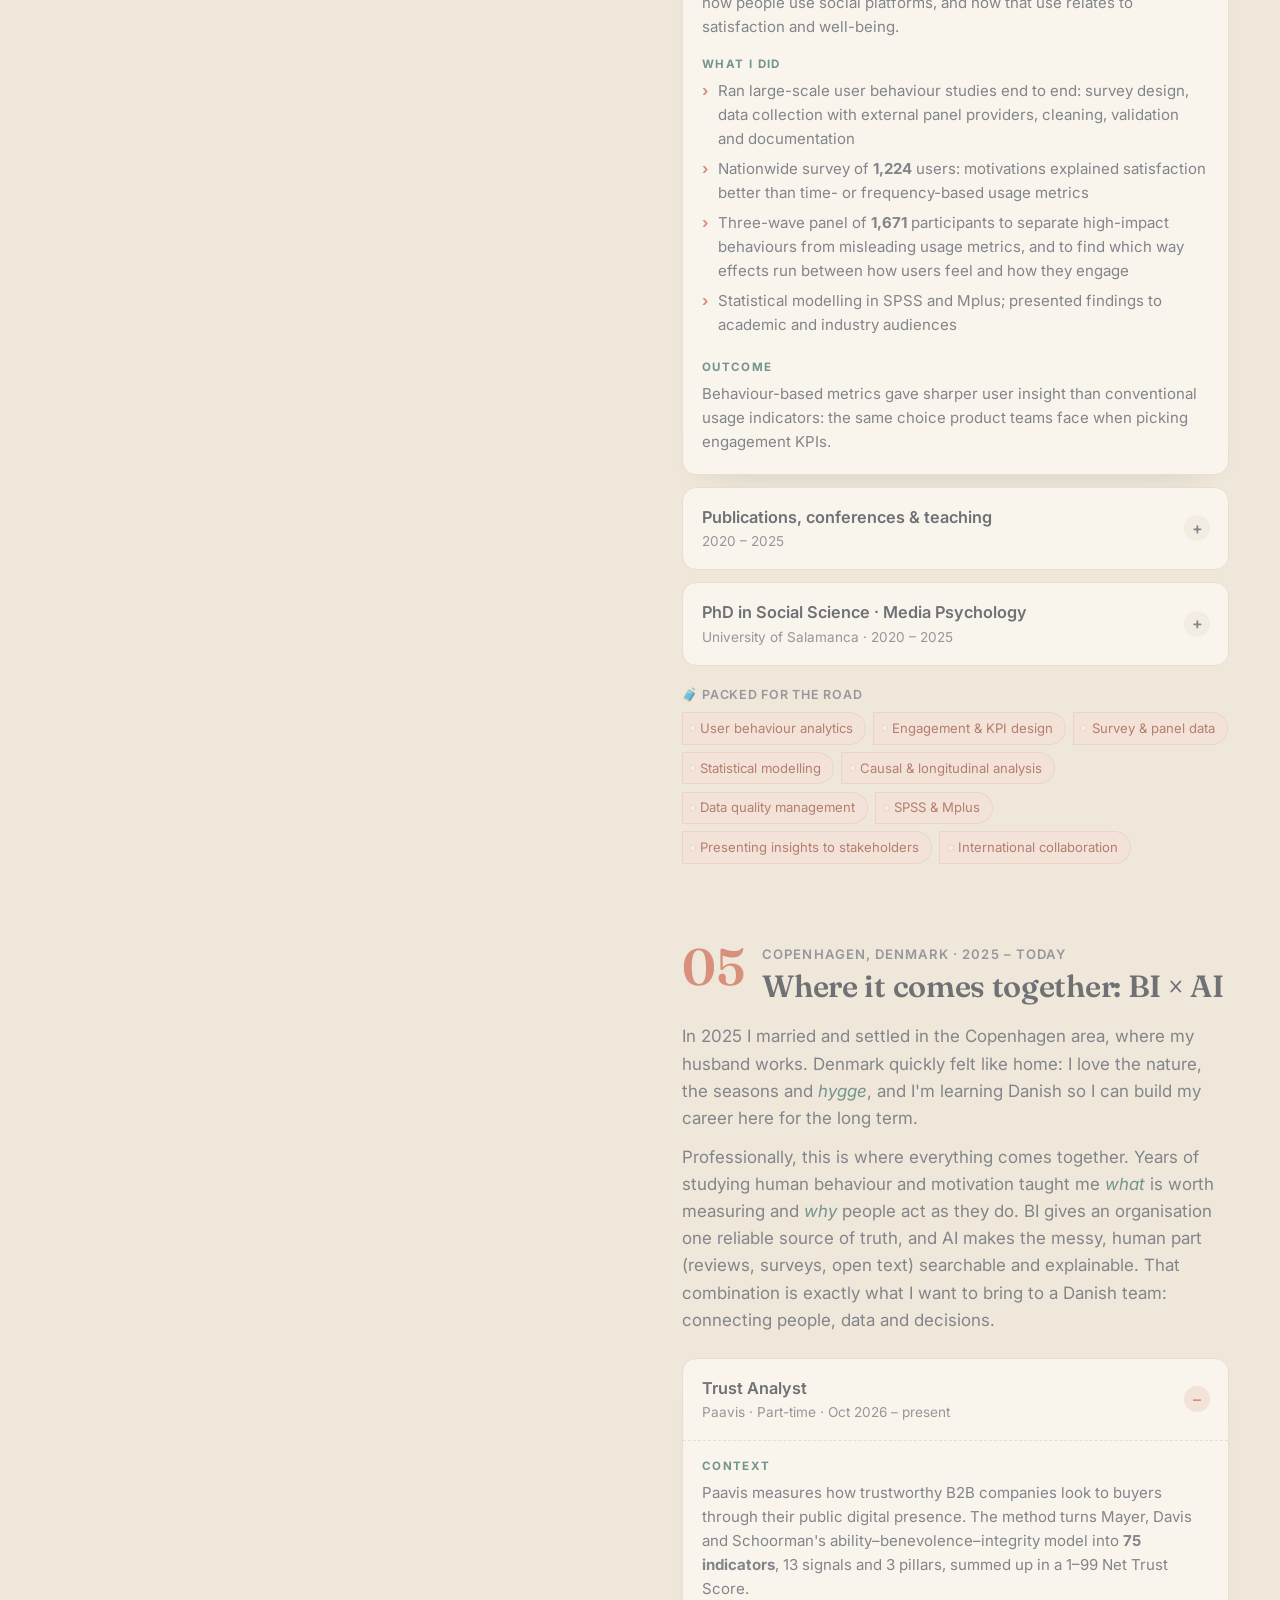
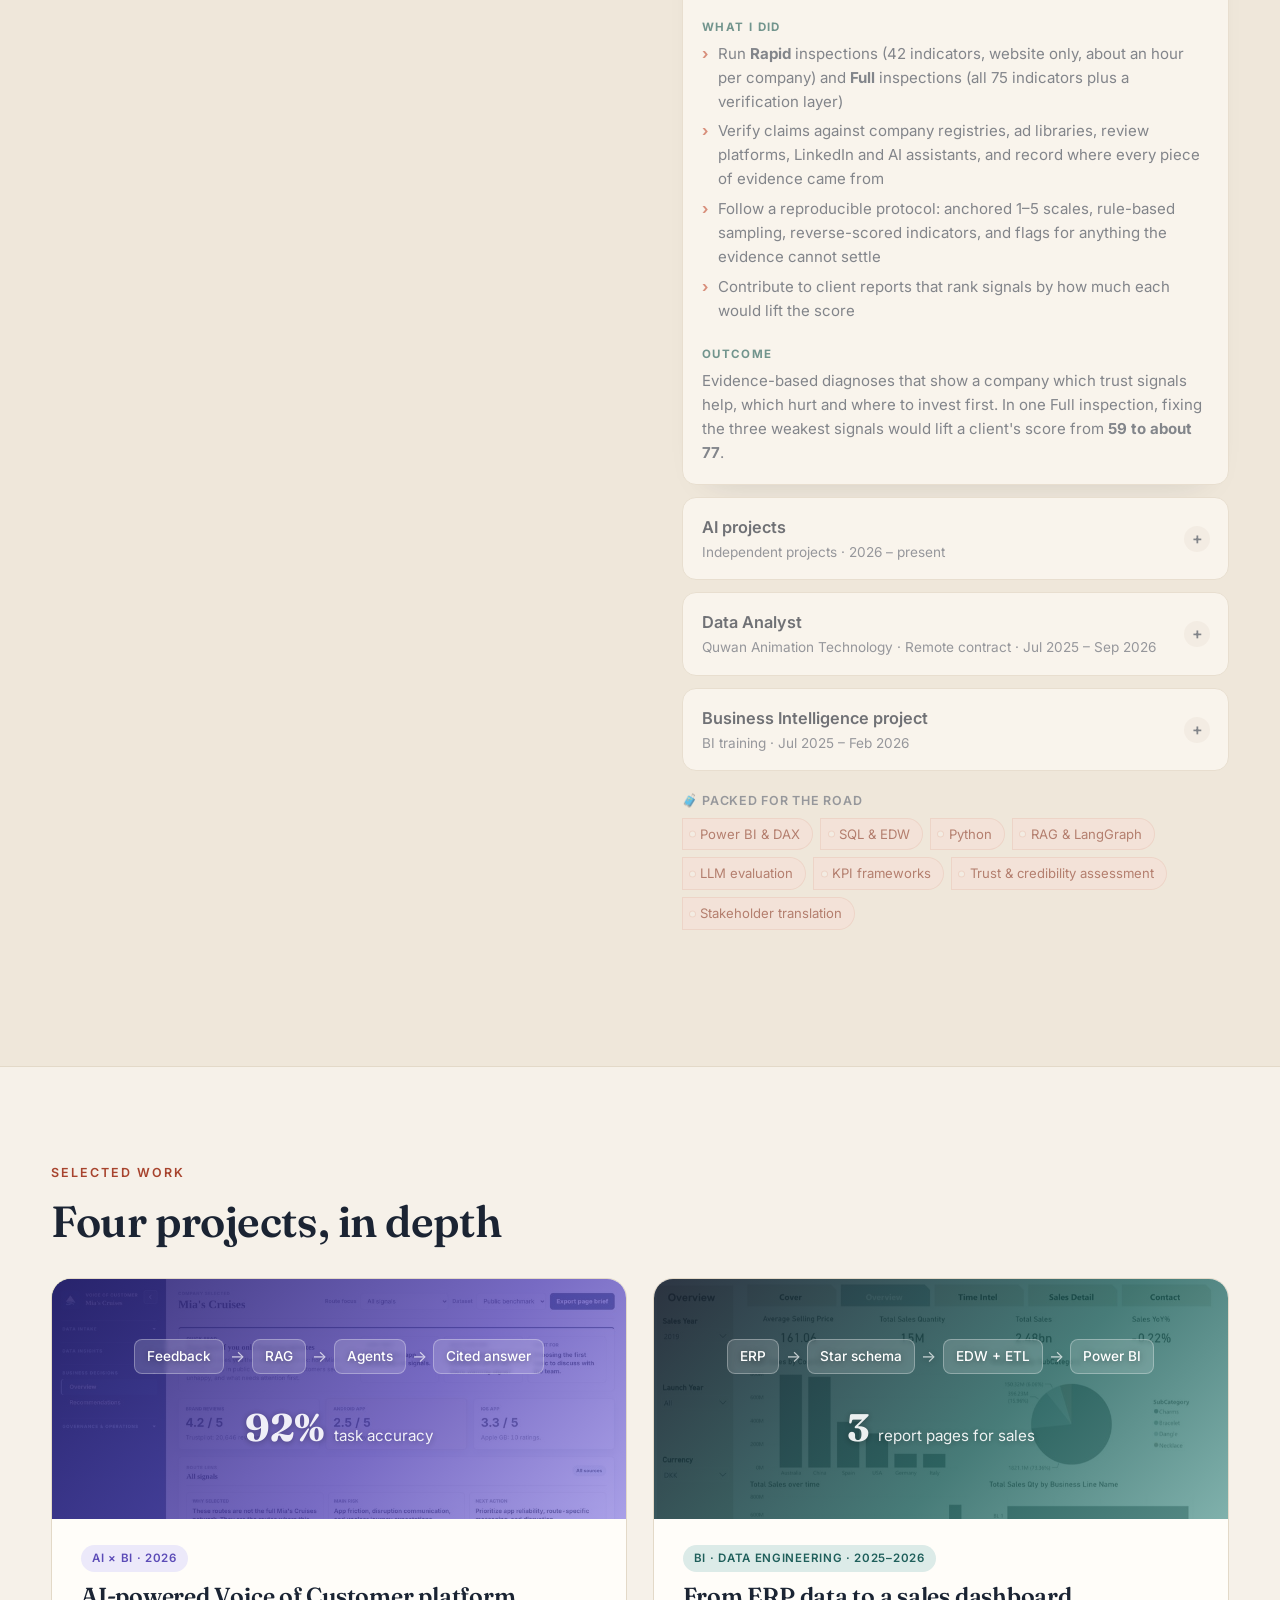
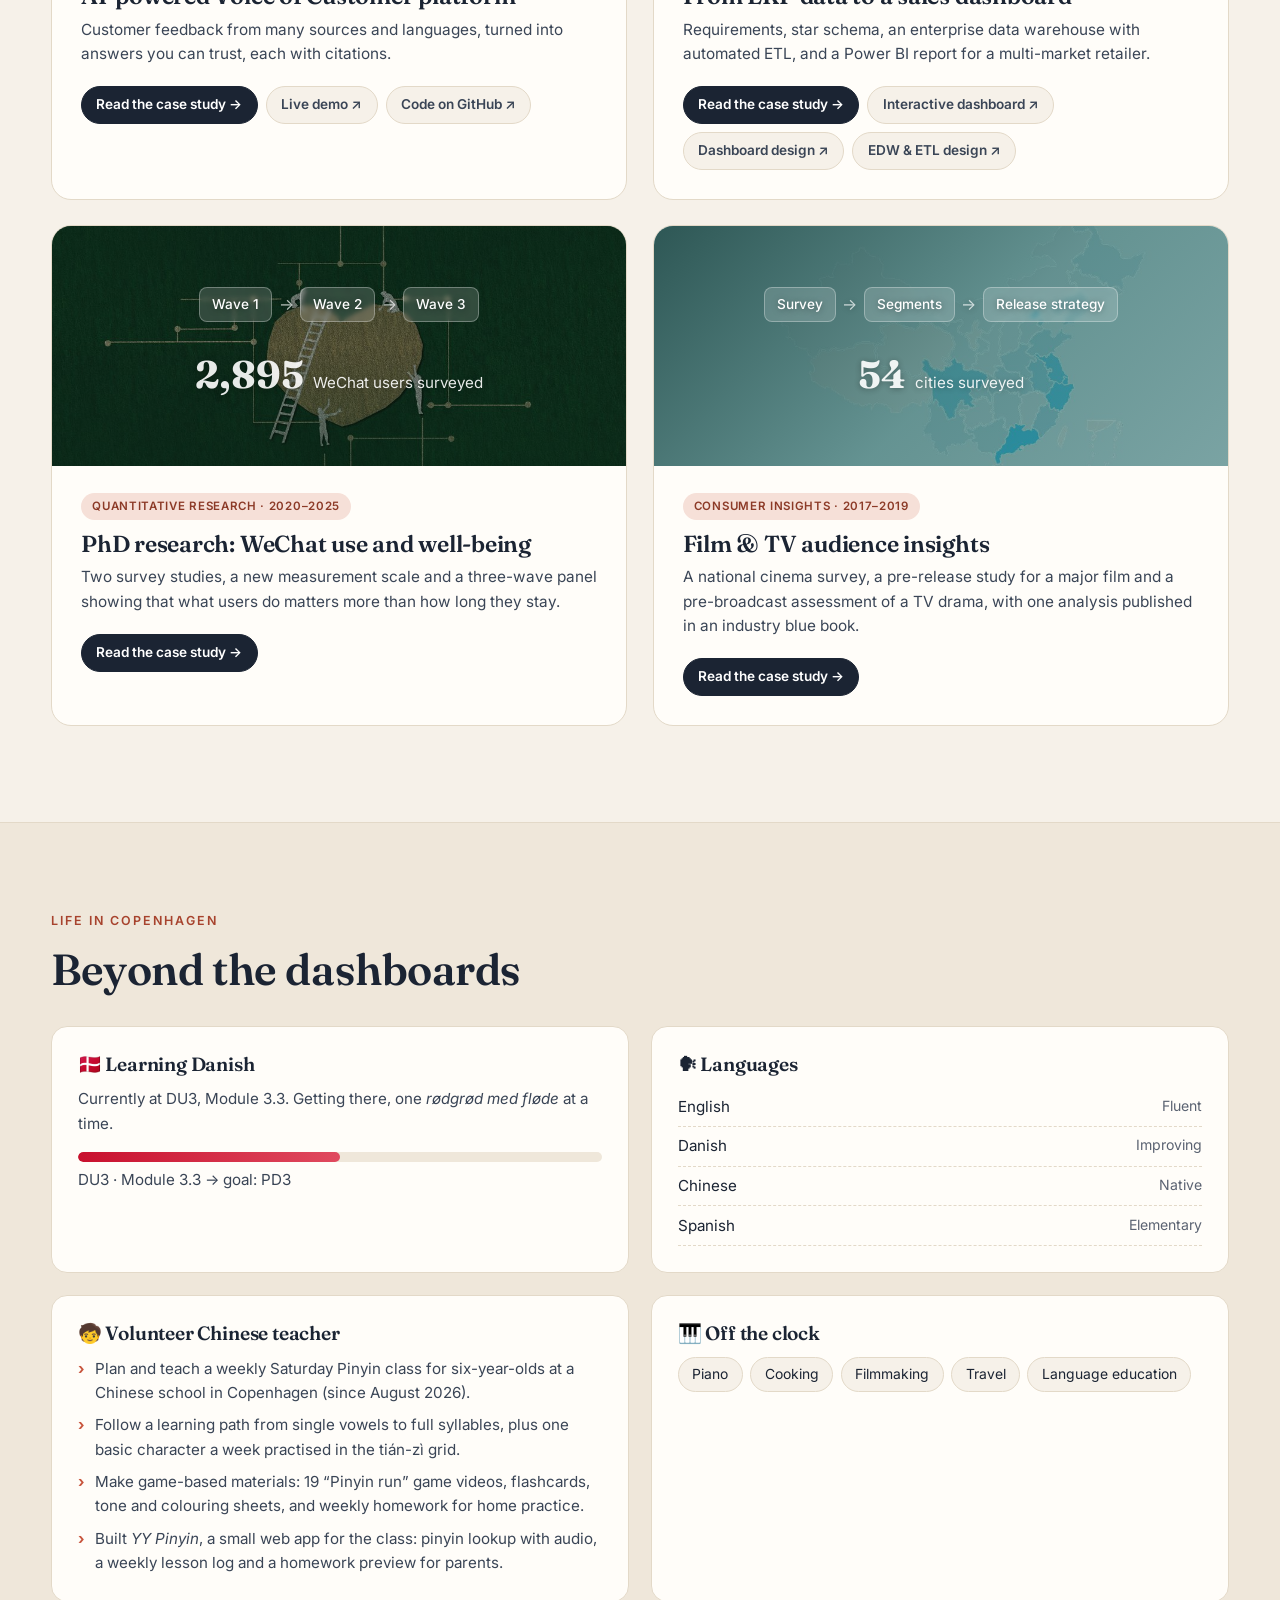
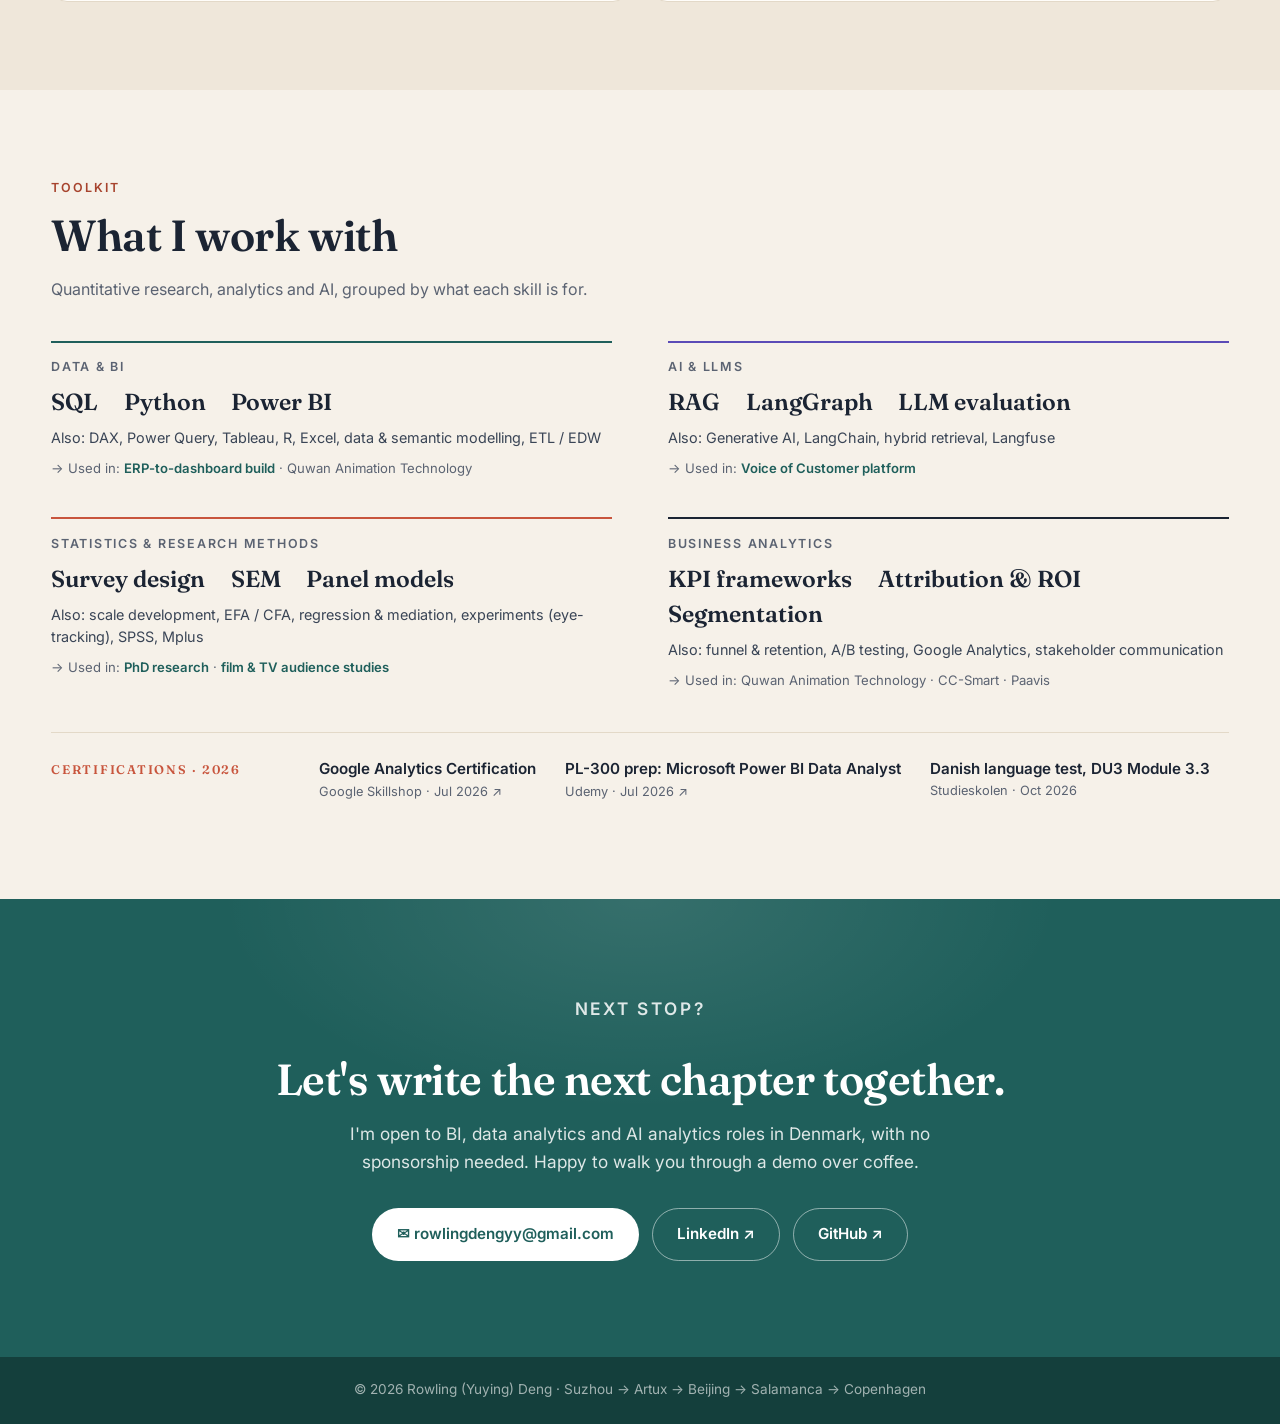
==== commit 4016eb64: "At-a-glance summaries on case pages; image, contrast and focus improvements; ICA award certificate C" ====
--- a/index.html
+++ b/index.html
@@ -37,7 +37,7 @@
   <link rel="preconnect" href="https://fonts.googleapis.com" />
   <link rel="preconnect" href="https://fonts.gstatic.com" crossorigin />
   <link href="https://fonts.googleapis.com/css2?family=Inter:wght@400;500;600;700&family=Fraunces:ital,opsz,wght@0,9..144,500;0,9..144,600;1,9..144,500&display=swap" rel="stylesheet" />
-  <link rel="stylesheet" href="style.css?v=202611051403" />
+  <link rel="stylesheet" href="style.css?v=202611051429" />
 </head>
 <body>
 
@@ -83,7 +83,7 @@
       </div>
       <aside class="hero-card">
         <div class="hc-cover" aria-hidden="true"></div>
-        <img class="hc-avatar" src="assets/avatar.jpg" alt="Portrait of Rowling Deng" width="600" height="600" />
+        <img class="hc-avatar" src="assets/avatar.jpg" alt="Portrait of Rowling Deng" width="300" height="300" />
         <div class="hero-card-body">
           <p class="hc-name" data-i18n="hc.name">Rowling Deng</p>
           <p class="hc-role" data-i18n="card.role">Data &amp; AI Analyst · PhD</p>
@@ -357,7 +357,7 @@
                 </details>
                 <details class="pub">
                   <summary data-i18n="c4.p2"><span class="pub-k">Conferences</span> 7 presentations, incl. ICA, IAMCR and ECC Aarhus · <strong>ICA Emerging Scholar Award</strong> 2022</summary>
-                  <ol class="pub-list"><li><span class="pub-t">Active WeChat and Weibo use and subjective well-being: the mediating role of social support and social comparison</span><span class="pub-m">73rd ICA Annual Conference, <strong>Toronto</strong> (2023) · <strong>Deng</strong>, Yan &amp; Igartua</span> <span class="pub-note">Presenter</span> <a class="pub-cert" href="assets/certs/ica-2023-toronto.pdf" target="_blank" rel="noopener" data-i18n="pub.cert">Certificate ↗</a></li><li><span class="pub-t">Linking the pathway from social media health information seeking to health misinformation sharing</span><span class="pub-m">6th Medicine, Humanity and Media International Conference, <strong>Beijing</strong> (2023) · Luo, Tang, <strong>Deng</strong> &amp; Li</span> <span class="pub-note">Third Prize</span> <a class="pub-cert" href="assets/certs/mhm-2023-third-prize.jpg" target="_blank" rel="noopener" data-i18n="pub.cert">Certificate ↗</a></li><li><span class="pub-t">How did Chinese public health authorities promote COVID-19 vaccination on social media?</span><span class="pub-m">IAMCR 2023, Health Communication Working Group, <strong>Lyon</strong> · Luo, Dai, <strong>Deng</strong> &amp; Chen</span> <span class="pub-note">Presenter</span> <a class="pub-cert" href="assets/certs/iamcr-2023-lyon.pdf" target="_blank" rel="noopener" data-i18n="pub.cert">Certificate ↗</a></li><li><span class="pub-t">Did #MeToo advance the feminist movement in China? Power relations and morality</span><span class="pub-m">9th European Communication Conference (ECREA), <strong>Aarhus, Denmark</strong> (2022) · <strong>Deng</strong>, Chen &amp; Yan</span> <span class="pub-note">My first look at Danish academia</span></li><li><span class="pub-t">Why time flies? The role of immersion in short-video use</span><span class="pub-m">72nd ICA Annual Conference, <strong>Paris</strong> (2022) · Yan, He &amp; <strong>Deng</strong></span> <span class="pub-note">Presenter · ICA Emerging Scholar Award</span> <a class="pub-cert" href="assets/certs/ica-2022-paris.pdf" target="_blank" rel="noopener" data-i18n="pub.cert">Certificate ↗</a></li><li><span class="pub-t">Internet use frequency, social networks and subjective well-being: evidence from CGSS 2017</span><span class="pub-m">IAMCR 2022 (online, hosted by Tsinghua University, <strong>Beijing</strong>), Digital Divide Working Group · Yan, <strong>Deng</strong> &amp; Song</span> <a class="pub-cert" href="assets/certs/iamcr-2022-online.pdf" target="_blank" rel="noopener" data-i18n="pub.cert">Certificate ↗</a></li><li><span class="pub-t">Exploring AI for social inclusion and equality: an affordance perspective</span><span class="pub-m">IEEE SSCI 2022, <strong>Singapore</strong> · Chen, <strong>Deng</strong> &amp; Hua</span></li></ol>
+                  <ol class="pub-list"><li><span class="pub-t">Active WeChat and Weibo use and subjective well-being: the mediating role of social support and social comparison</span><span class="pub-m">73rd ICA Annual Conference, <strong>Toronto</strong> (2023) · <strong>Deng</strong>, Yan &amp; Igartua</span> <span class="pub-note">Presenter</span> <a class="pub-cert" href="assets/certs/ica-2023-toronto.pdf" target="_blank" rel="noopener" data-i18n="pub.cert">Certificate ↗</a></li><li><span class="pub-t">Linking the pathway from social media health information seeking to health misinformation sharing</span><span class="pub-m">6th Medicine, Humanity and Media International Conference, <strong>Beijing</strong> (2023) · Luo, Tang, <strong>Deng</strong> &amp; Li</span> <span class="pub-note">Third Prize</span> <a class="pub-cert" href="assets/certs/mhm-2023-third-prize.jpg" target="_blank" rel="noopener" data-i18n="pub.cert">Certificate ↗</a></li><li><span class="pub-t">How did Chinese public health authorities promote COVID-19 vaccination on social media?</span><span class="pub-m">IAMCR 2023, Health Communication Working Group, <strong>Lyon</strong> · Luo, Dai, <strong>Deng</strong> &amp; Chen</span> <span class="pub-note">Presenter</span> <a class="pub-cert" href="assets/certs/iamcr-2023-lyon.pdf" target="_blank" rel="noopener" data-i18n="pub.cert">Certificate ↗</a></li><li><span class="pub-t">Did #MeToo advance the feminist movement in China? Power relations and morality</span><span class="pub-m">9th European Communication Conference (ECREA), <strong>Aarhus, Denmark</strong> (2022) · <strong>Deng</strong>, Chen &amp; Yan</span> <span class="pub-note">My first look at Danish academia</span></li><li><span class="pub-t">Why time flies? The role of immersion in short-video use</span><span class="pub-m">72nd ICA Annual Conference, <strong>Paris</strong> (2022) · Yan, He &amp; <strong>Deng</strong></span> <span class="pub-note">Presenter · ICA Emerging Scholar Award</span> <a class="pub-cert" href="assets/certs/ica-2022-emerging-scholar-award.jpg" target="_blank" rel="noopener" data-i18n="pub.cert">Certificate ↗</a></li><li><span class="pub-t">Internet use frequency, social networks and subjective well-being: evidence from CGSS 2017</span><span class="pub-m">IAMCR 2022 (online, hosted by Tsinghua University, <strong>Beijing</strong>), Digital Divide Working Group · Yan, <strong>Deng</strong> &amp; Song</span> <a class="pub-cert" href="assets/certs/iamcr-2022-online.pdf" target="_blank" rel="noopener" data-i18n="pub.cert">Certificate ↗</a></li><li><span class="pub-t">Exploring AI for social inclusion and equality: an affordance perspective</span><span class="pub-m">IEEE SSCI 2022, <strong>Singapore</strong> · Chen, <strong>Deng</strong> &amp; Hua</span></li></ol>
                 </details>
                 <details class="pub">
                   <summary data-i18n="c4.p3"><span class="pub-k">Book chapters</span> 3 chapters, incl. the 2018 Blue Book of China's Film and TV Industry</summary>
@@ -687,8 +687,8 @@
   <div class="wrap">© 2026 Rowling (Yuying) Deng · Suzhou → Artux → Beijing → Salamanca → Copenhagen</div>
 </footer>
 
-<script src="i18n.js?v=202611051403"></script>
-<script src="script.js?v=202611051403"></script>
+<script src="i18n.js?v=202611051429"></script>
+<script src="script.js?v=202611051429"></script>
 <script data-goatcounter="https://rowlingdeng.goatcounter.com/count" async src="https://gc.zgo.at/count.js"></script>
 </body>
 </html>
--- a/style.css
+++ b/style.css
@@ -8,7 +8,7 @@
   --card: #fffdf9;
   --ink: #1b2433;
   --ink-2: #3a4556;
-  --muted: #6b7484;
+  --muted: #5b6372;
   --line: #e3d9c8;
   --teal: #1f5f5b;
   --teal-soft: #dcebe8;
@@ -36,7 +36,7 @@
 
 h1, h2, h3 { font-family: var(--serif); font-weight: 600; letter-spacing: -.01em; line-height: 1.15; }
 h2 { font-size: clamp(1.9rem, 3.4vw, 2.8rem); margin-bottom: 1rem; }
-.kicker { font-size: .78rem; font-weight: 600; letter-spacing: .16em; text-transform: uppercase; color: var(--route); margin-bottom: .8rem; }
+.kicker { font-size: .78rem; font-weight: 600; letter-spacing: .16em; text-transform: uppercase; color: #a7432d; margin-bottom: .8rem; }
 .kicker-light { color: #f3c3b5; }
 .section-lead { color: var(--muted); font-size: 1.08rem; max-width: 640px; }
 
@@ -423,3 +423,16 @@
 .life-list li::before { content: "›"; position: absolute; left: 0; color: var(--route); font-weight: 700; }
 .pub-cert { display: inline-block; margin-left: .35rem; font-size: .78rem; font-weight: 600; color: var(--teal); border: 1px solid var(--line); border-radius: 999px; padding: .05rem .55rem; white-space: nowrap; }
 .pub-cert:hover { color: var(--route); border-color: var(--route); text-decoration: none; }
+
+/* Case study: at a glance */
+.glance { margin-top: 1.8rem; background: var(--card); border: 1px solid var(--line); border-left: 4px solid var(--route); border-radius: var(--radius); padding: 1.1rem 1.4rem 1.2rem; max-width: 860px; }
+.glance-k { font-size: .72rem; letter-spacing: .14em; text-transform: uppercase; font-weight: 700; color: #a7432d; margin-bottom: .6rem; }
+.glance dl { display: grid; gap: .55rem; margin: 0; }
+.glance dl > div { display: grid; grid-template-columns: 92px 1fr; gap: 1rem; align-items: baseline; }
+.glance dt { font-size: .8rem; font-weight: 700; color: var(--ink); }
+.glance dd { margin: 0; font-size: .95rem; color: var(--ink-2); }
+.glance dd strong { color: var(--ink); }
+@media (max-width: 600px) { .glance dl > div { grid-template-columns: 1fr; gap: .1rem; } }
+
+/* Accessibility: visible keyboard focus */
+a:focus-visible, button:focus-visible, summary:focus-visible { outline: 2px solid var(--teal); outline-offset: 3px; border-radius: 6px; }
